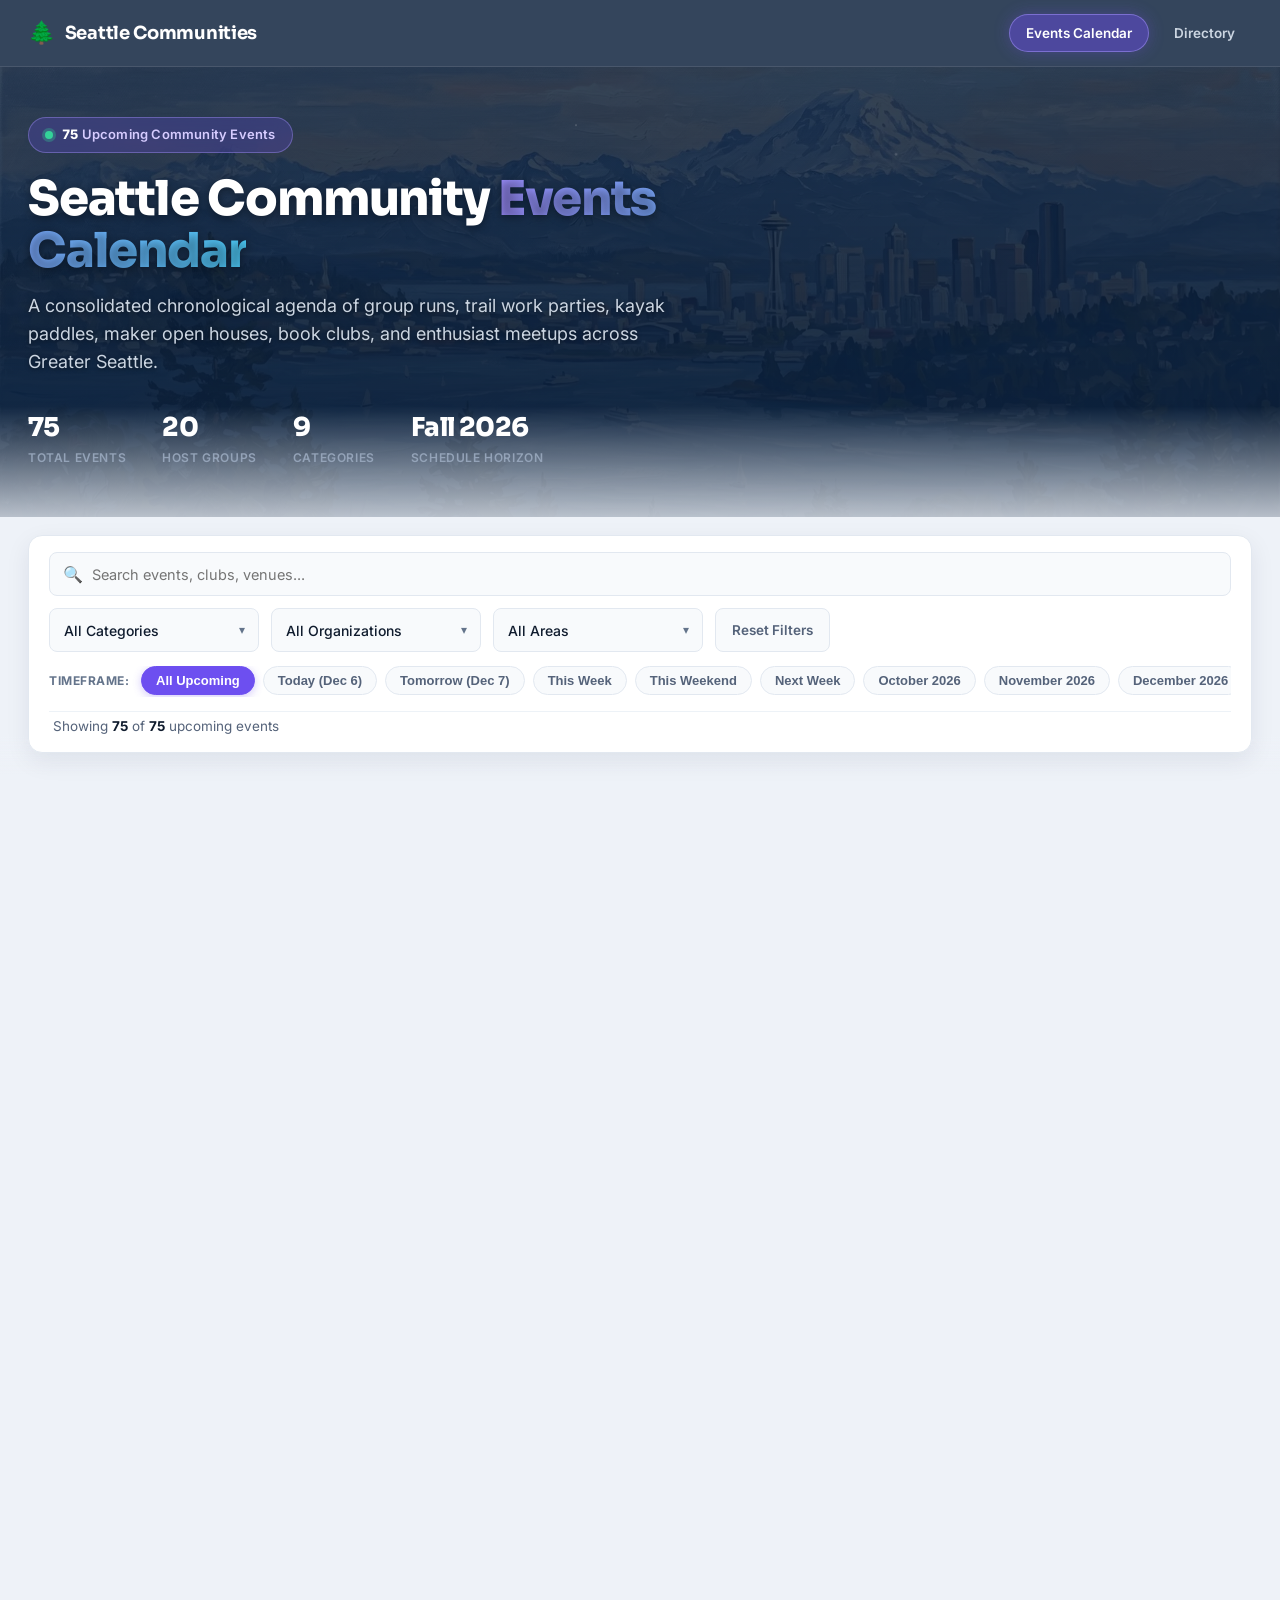
==== index.html @ 2638b176 "Add Tomorrow timeframe filter tab with dynamic date labeling" ====
<!DOCTYPE html>
<html lang="en">
<head>
<meta charset="UTF-8">
<meta name="viewport" content="width=device-width, initial-scale=1.0">
<title>Seattle Community Events Calendar | Consolidated Schedule</title>
<meta name="description" content="Explore a consolidated chronological calendar of upcoming group runs, trail work parties, kayak paddles, maker sessions, book clubs, and enthusiast meetups across Greater Seattle.">

<!-- OpenGraph / Social Media Meta Tags -->
<meta property="og:type" content="website">
<meta property="og:url" content="https://rayadav.github.io/seattle-communities/">
<meta property="og:title" content="Seattle Community Events Calendar">
<meta property="og:description" content="Consolidated chronological agenda of upcoming events, runs, paddles, work parties, and meetups across Greater Seattle.">
<meta property="og:image" content="./hero.jpeg">

<!-- Twitter Card -->
<meta name="twitter:card" content="summary_large_image">
<meta name="twitter:title" content="Seattle Community Events Calendar">
<meta name="twitter:description" content="Consolidated chronological agenda of upcoming events, runs, paddles, work parties, and meetups across Greater Seattle.">
<meta name="twitter:image" content="./hero.webp">

<!-- SVG Favicon -->
<link rel="icon" href="data:image/svg+xml,<svg xmlns='http://www.w3.org/2000/svg' viewBox='0 0 100 100'><text y='.9em' font-size='90'>📅</text></svg>">

<!-- Resource Prioritization: Preload LCP hero image & JSON data -->
<link rel="preload" href="./hero.webp" as="image" type="image/webp" fetchpriority="high" media="(min-width: 769px)">
<link rel="preload" href="./hero-mobile.webp" as="image" type="image/webp" fetchpriority="high" media="(max-width: 768px)">
<link rel="preload" href="./events.min.json" as="fetch" crossorigin="anonymous">

<link rel="preconnect" href="https://fonts.googleapis.com">
<link rel="preconnect" href="https://fonts.gstatic.com" crossorigin>
<link href="https://fonts.googleapis.com/css2?family=Sora:wght@600;700;800&family=Inter:wght@400;500;600;700&display=swap" rel="stylesheet">

<style>
  *, *::before, *::after { box-sizing: border-box; margin: 0; padding: 0; }

  :root {
    --ink:        #0b1f3a;
    --ink-soft:   #152c4a;
    --violet:     #6d4ff0;
    --violet-deep:#4b2fd6;
    --violet-light:#f3f0ff;
    --teal:       #14b8a6;
    --teal-deep:  #0d9888;
    --sky:        #38bdf8;
    --bg:         #eef2f8;
    --surface:    #ffffff;
    --surface-2:  #f8fafc;
    --line:       #e2e8f0;
    --line-soft:  #edf2f7;
    --text:       #0f1b2d;
    --text-soft:  #55637a;
    --text-faint: #64748b;

    --shadow-sm: 0 1px 2px rgba(11,31,58,.05), 0 1px 3px rgba(11,31,58,.04);
    --shadow-md: 0 8px 24px rgba(11,31,58,.08);
    --shadow-lg: 0 20px 50px rgba(11,31,58,.14);
    --radius-sm: 8px;
    --radius:    14px;
    --radius-lg: 20px;

    --font: 'Inter', -apple-system, BlinkMacSystemFont, 'Segoe UI', Roboto, sans-serif;
    --font-display: 'Sora', var(--font);
  }

  body {
    font-family: var(--font);
    background-color: var(--bg);
    color: var(--text);
    line-height: 1.5;
    -webkit-font-smoothing: antialiased;
    min-height: 100vh;
    display: flex;
    flex-direction: column;
  }

  .skip-link {
    position: absolute;
    top: -40px;
    left: 20px;
    background: var(--violet);
    color: #fff;
    padding: 8px 16px;
    border-radius: var(--radius-sm);
    z-index: 100;
    text-decoration: none;
    font-weight: 600;
    font-size: 13px;
    transition: top .2s ease;
  }
  .skip-link:focus { top: 20px; }

  /* ================= NAVIGATION BAR ================= */
  .site-nav {
    position: relative;
    z-index: 20;
    background: rgba(11, 31, 58, 0.82);
    backdrop-filter: blur(12px);
    -webkit-backdrop-filter: blur(12px);
    border-bottom: 1px solid rgba(255, 255, 255, 0.1);
  }
  .site-nav-inner {
    max-width: 1280px;
    margin: 0 auto;
    padding: 14px 28px;
    display: flex;
    justify-content: space-between;
    align-items: center;
    gap: 16px;
  }
  .nav-brand {
    display: flex;
    align-items: center;
    gap: 10px;
    text-decoration: none;
    color: #ffffff;
    font-family: var(--font-display);
    font-weight: 700;
    font-size: 18px;
    letter-spacing: -0.3px;
  }
  .nav-emoji {
    font-size: 22px;
    line-height: 1;
  }
  .nav-links {
    display: flex;
    align-items: center;
    gap: 8px;
  }
  .nav-link {
    display: inline-flex;
    align-items: center;
    gap: 6px;
    padding: 8px 16px;
    border-radius: 999px;
    font-size: 13.5px;
    font-weight: 600;
    color: #cbd5e1;
    text-decoration: none;
    transition: all .2s ease;
    border: 1px solid transparent;
  }
  .nav-link:hover {
    color: #ffffff;
    background: rgba(255, 255, 255, 0.1);
  }
  .nav-link.active {
    color: #ffffff;
    background: rgba(109, 79, 240, 0.45);
    border-color: rgba(167, 150, 255, 0.5);
    box-shadow: 0 0 16px rgba(109, 79, 240, 0.3);
  }

  /* ================= HERO HEADER ================= */
  .hero {
    position: relative;
    background:
      linear-gradient(180deg, rgba(11,31,58,.82) 0%, rgba(11,31,58,.94) 70%, var(--bg) 100%),
      url('./hero.webp') center/cover no-repeat;
    background-image:
      linear-gradient(180deg, rgba(11,31,58,.82) 0%, rgba(11,31,58,.94) 70%, var(--bg) 100%),
      image-set(
        url('./hero.webp') type('image/webp') 1x,
        url('./hero.jpeg') type('image/jpeg') 1x
      );
    border-bottom: 1px solid rgba(255,255,255,.08);
  }
  @media (max-width: 768px) {
    .hero {
      background-image:
        linear-gradient(180deg, rgba(11,31,58,.82) 0%, rgba(11,31,58,.94) 70%, var(--bg) 100%),
        url('./hero-mobile.webp');
    }
  }
  .hero-glow {
    position: absolute;
    inset: 0;
    pointer-events: none;
    background-image:
      radial-gradient(2px 2px at 20% 30%, rgba(255,255,255,.5), transparent),
      radial-gradient(2px 2px at 70% 18%, rgba(255,255,255,.35), transparent),
      radial-gradient(1.5px 1.5px at 45% 12%, rgba(255,255,255,.4), transparent);
    background-repeat: no-repeat;
    opacity: .6;
  }
  .hero-inner {
    position: relative;
    z-index: 2;
    max-width: 1280px;
    margin: 0 auto;
    padding: 50px 28px 85px;
  }

  .pill {
    display: inline-flex;
    align-items: center;
    gap: 9px;
    font-size: 13px;
    font-weight: 600;
    letter-spacing: .2px;
    color: #d6ccff;
    background: rgba(109,79,240,.24);
    border: 1px solid rgba(167,150,255,.4);
    padding: 7px 16px;
    border-radius: 999px;
    margin-bottom: 20px;
    backdrop-filter: blur(8px);
  }
  .pill .count {
    color: #fff;
    font-weight: 800;
    font-variant-numeric: tabular-nums;
  }
  .pill-dot {
    width: 8px; height: 8px; border-radius: 50%;
    background: #34d399;
    box-shadow: 0 0 0 3px rgba(52,211,153,.3);
  }

  .hero h1 {
    font-family: var(--font-display);
    font-size: 48px;
    font-weight: 800;
    letter-spacing: -1.2px;
    line-height: 1.08;
    margin-bottom: 16px;
    max-width: 22ch;
    color: #ffffff;
    text-shadow: 0 2px 10px rgba(0,0,0,.4);
  }
  .hero h1 .accent {
    background: linear-gradient(90deg, #9d8eff 0%, #4fd1ff 100%);
    -webkit-background-clip: text;
    background-clip: text;
    color: transparent;
  }
  .hero .subtitle {
    font-size: 18px;
    font-weight: 400;
    color: #cbd5e1;
    max-width: 660px;
    line-height: 1.55;
    text-shadow: 0 1px 4px rgba(0,0,0,.5);
  }

  .hero-stats {
    display: flex;
    gap: 36px;
    margin-top: 32px;
    flex-wrap: wrap;
  }
  .hero-stat { display: flex; flex-direction: column; }
  .hero-stat .num {
    font-family: var(--font-display);
    font-size: 26px;
    font-weight: 800;
    color: #fff;
    letter-spacing: -.6px;
  }
  .hero-stat .lbl {
    font-size: 12px;
    color: #94a3b8;
    font-weight: 600;
    text-transform: uppercase;
    letter-spacing: .6px;
    margin-top: 2px;
  }

  /* ================= FILTER SECTION ================= */
  .filter-wrap {
    position: sticky;
    z-index: 40;
    top: 0;
    background: linear-gradient(180deg, var(--bg) 85%, rgba(238,242,248,0));
    padding: 18px 28px 22px;
    margin-top: -36px;
  }
  .filter-inner {
    max-width: 1280px;
    margin: 0 auto;
    background: var(--surface);
    border: 1px solid var(--line);
    border-radius: var(--radius);
    padding: 16px 20px;
    box-shadow: var(--shadow-md);
    display: flex;
    flex-direction: column;
    gap: 14px;
  }

  .filter-controls-row {
    display: flex;
    gap: 12px;
    flex-wrap: wrap;
    align-items: center;
  }

  .search-box {
    position: relative;
    flex: 1 1 300px;
    min-width: 240px;
  }
  .search-box input {
    width: 100%;
    height: 44px;
    padding: 0 40px 0 42px;
    background: var(--surface-2);
    border: 1px solid var(--line);
    border-radius: var(--radius-sm);
    font-family: var(--font);
    font-size: 14.5px;
    color: var(--text);
    outline: none;
    transition: all .2s ease;
  }
  .search-box input:focus {
    background: #fff;
    border-color: var(--violet);
    box-shadow: 0 0 0 3px rgba(109,79,240,.15);
  }
  .search-box .icon {
    position: absolute;
    left: 14px;
    top: 50%;
    transform: translateY(-50%);
    color: var(--text-faint);
    pointer-events: none;
    font-size: 16px;
  }
  .search-box .clear-btn {
    position: absolute;
    right: 12px;
    top: 50%;
    transform: translateY(-50%);
    background: none;
    border: none;
    color: var(--text-faint);
    cursor: pointer;
    font-size: 16px;
    padding: 4px;
    display: none;
  }
  .search-box .clear-btn:hover { color: var(--text); }

  .select-box {
    position: relative;
    flex: 0 1 210px;
    min-width: 170px;
  }
  .select-box select {
    width: 100%;
    height: 44px;
    padding: 0 32px 0 14px;
    background: var(--surface-2);
    border: 1px solid var(--line);
    border-radius: var(--radius-sm);
    font-family: var(--font);
    font-size: 14px;
    font-weight: 500;
    color: var(--text);
    outline: none;
    appearance: none;
    cursor: pointer;
    transition: all .2s ease;
  }
  .select-box select:focus {
    background: #fff;
    border-color: var(--violet);
    box-shadow: 0 0 0 3px rgba(109,79,240,.15);
  }
  .select-box::after {
    content: '▾';
    position: absolute;
    right: 14px;
    top: 50%;
    transform: translateY(-50%);
    font-size: 12px;
    color: var(--text-faint);
    pointer-events: none;
  }

  .btn-reset {
    height: 44px;
    padding: 0 16px;
    background: var(--surface-2);
    border: 1px solid var(--line);
    border-radius: var(--radius-sm);
    font-family: var(--font);
    font-size: 13.5px;
    font-weight: 600;
    color: var(--text-soft);
    cursor: pointer;
    transition: all .2s ease;
    white-space: nowrap;
  }
  .btn-reset:hover {
    background: #fff;
    color: var(--text);
    border-color: #cbd5e1;
  }

  /* Quick Timeframe Filter Pills */
  .time-pills-row {
    display: flex;
    align-items: center;
    gap: 8px;
    overflow-x: auto;
    padding-bottom: 2px;
  }
  .time-pills-label {
    font-size: 12px;
    font-weight: 700;
    text-transform: uppercase;
    letter-spacing: .5px;
    color: var(--text-faint);
    margin-right: 4px;
    white-space: nowrap;
  }
  .time-pill {
    padding: 6px 14px;
    border-radius: 999px;
    border: 1px solid var(--line);
    background: var(--surface-2);
    font-size: 13px;
    font-weight: 600;
    color: var(--text-soft);
    cursor: pointer;
    transition: all .2s ease;
    white-space: nowrap;
  }
  .time-pill:hover {
    background: #fff;
    border-color: #cbd5e1;
    color: var(--text);
  }
  .time-pill.active {
    background: var(--violet);
    border-color: var(--violet);
    color: #ffffff;
    box-shadow: 0 2px 8px rgba(109,79,240,.3);
  }

  /* Filter Status Line */
  .filter-status-row {
    display: flex;
    justify-content: space-between;
    align-items: center;
    padding: 4px 4px 0;
    font-size: 13.5px;
    color: var(--text-soft);
    border-top: 1px solid var(--line-soft);
  }
  .status-count strong {
    color: var(--text);
    font-weight: 700;
  }

  /* Mobile Filter Toggle & Drawer Styles */
  .filter-toggle-btn {
    display: none;
    align-items: center;
    gap: 7px;
    height: 42px;
    padding: 0 14px;
    border-radius: var(--radius-sm);
    background: var(--surface-2);
    border: 1px solid var(--line);
    font-family: var(--font);
    font-size: 13.5px;
    font-weight: 600;
    color: var(--text);
    cursor: pointer;
    white-space: nowrap;
    flex-shrink: 0;
    transition: all .2s ease;
  }
  .filter-toggle-btn:hover {
    background: #fff;
    border-color: #cbd5e1;
    color: var(--violet);
  }
  .filter-toggle-btn.has-filters {
    background: #f5f3ff;
    border-color: var(--violet);
    color: var(--violet);
  }
  .filter-badge {
    display: inline-flex;
    align-items: center;
    justify-content: center;
    min-width: 19px;
    height: 19px;
    padding: 0 5px;
    border-radius: 999px;
    background: var(--violet);
    color: #fff;
    font-size: 11px;
    font-weight: 800;
    line-height: 1;
  }

  /* Desktop Filter Dropdowns Group */
  .filter-dropdowns-group {
    display: flex;
    gap: 12px;
    align-items: center;
    flex: 1 1 auto;
    flex-wrap: wrap;
  }
  .drawer-header-mobile,
  .drawer-actions-mobile,
  .mobile-filter-label,
  .filter-drawer-backdrop {
    display: none;
  }

  /* Active Filter Chips */
  .active-filter-chips {
    display: none;
    align-items: center;
    gap: 6px;
    overflow-x: auto;
    scrollbar-width: none;
    -webkit-overflow-scrolling: touch;
    padding: 2px 0 0;
  }
  .active-filter-chips::-webkit-scrollbar { display: none; }
  .active-filter-chips.has-chips { display: flex; }
  .active-chip {
    display: inline-flex;
    align-items: center;
    gap: 5px;
    padding: 3px 10px;
    background: #f5f3ff;
    border: 1px solid #ddd6fe;
    color: var(--violet);
    font-size: 12px;
    font-weight: 600;
    border-radius: 999px;
    white-space: nowrap;
    flex-shrink: 0;
  }
  .active-chip button {
    background: none;
    border: none;
    color: var(--violet);
    font-size: 13px;
    font-weight: 700;
    cursor: pointer;
    padding: 0;
    margin-left: 2px;
    line-height: 1;
    display: flex;
    align-items: center;
    justify-content: center;
  }

  /* ================= AGENDA LIST CONTAINER ================= */
  .main-content {
    flex: 1;
    max-width: 1280px;
    width: 100%;
    margin: 0 auto;
    padding: 10px 28px 70px;
  }

  .agenda-container {
    display: flex;
    flex-direction: column;
    gap: 32px;
  }

  /* Day Section Group */
  .agenda-day-group {
    content-visibility: auto;
    contain-intrinsic-size: auto 240px;
    display: flex;
    flex-direction: column;
    gap: 14px;
  }

  .agenda-day-header {
    display: flex;
    align-items: baseline;
    gap: 12px;
    padding: 10px 4px;
    border-bottom: 2px solid var(--line);
  }
  .agenda-day-title {
    font-family: var(--font-display);
    font-size: 20px;
    font-weight: 800;
    color: var(--ink);
    letter-spacing: -0.3px;
  }
  .agenda-day-relative {
    font-size: 12.5px;
    font-weight: 700;
    color: var(--violet);
    background: var(--violet-light);
    border: 1px solid rgba(109,79,240,.2);
    padding: 3px 10px;
    border-radius: 999px;
    text-transform: uppercase;
    letter-spacing: .5px;
  }
  .agenda-day-relative.is-today {
    color: #047857;
    background: #ecfdf5;
    border-color: #a7f3d0;
    box-shadow: 0 0 0 2px rgba(16,185,129,.15);
  }
  .agenda-day-relative.is-tomorrow {
    color: #1d4ed8;
    background: #eff6ff;
    border-color: #bfdbfe;
    box-shadow: 0 0 0 2px rgba(59,130,246,.15);
  }
  .agenda-day-relative.is-past {
    color: #64748b;
    background: #f1f5f9;
    border-color: #cbd5e1;
  }
  .agenda-day-count {
    margin-left: auto;
    font-size: 13px;
    font-weight: 600;
    color: var(--text-faint);
  }

  /* Event Card in Agenda */
  .event-card {
    content-visibility: auto;
    contain-intrinsic-size: auto 140px;
    background: var(--surface);
    border: 1px solid var(--line);
    border-radius: var(--radius);
    box-shadow: var(--shadow-sm);
    padding: 22px 24px;
    display: grid;
    grid-template-columns: 180px 1fr auto;
    gap: 24px;
    align-items: start;
    transition: transform .2s ease, box-shadow .2s ease, border-color .2s ease;
  }
  .event-card:hover {
    transform: translateY(-2px);
    box-shadow: var(--shadow-md);
    border-color: rgba(109,79,240,.3);
  }

  /* Time Column */
  .event-time-col {
    display: flex;
    flex-direction: column;
    gap: 6px;
  }
  .event-time {
    font-size: 15px;
    font-weight: 700;
    color: var(--ink);
    letter-spacing: -0.2px;
  }
  .event-duration {
    display: inline-flex;
    align-items: center;
    gap: 4px;
    font-size: 12px;
    font-weight: 600;
    color: var(--text-faint);
    background: var(--surface-2);
    border: 1px solid var(--line);
    padding: 3px 8px;
    border-radius: var(--radius-sm);
    width: fit-content;
  }
  .event-cost-pill {
    display: inline-flex;
    align-items: center;
    font-size: 12px;
    font-weight: 700;
    color: #065f46;
    background: #ecfdf5;
    border: 1px solid #a7f3d0;
    padding: 3px 8px;
    border-radius: var(--radius-sm);
    width: fit-content;
  }

  /* Details Column */
  .event-details-col {
    display: flex;
    flex-direction: column;
    gap: 10px;
  }
  .event-tags-row {
    display: flex;
    align-items: center;
    gap: 8px;
    flex-wrap: wrap;
  }
  .event-badge {
    font-size: 11.5px;
    font-weight: 700;
    text-transform: uppercase;
    letter-spacing: .5px;
    padding: 3px 9px;
    border-radius: 999px;
  }
  .badge-category {
    background: #f1f5f9;
    color: #334155;
    border: 1px solid #cbd5e1;
  }
  .badge-area {
    background: #f0fdfa;
    color: #0d9488;
    border: 1px solid #99f6e4;
  }
  .badge-recurrence {
    background: #faf5ff;
    color: #7e22ce;
    border: 1px solid #e9d5ff;
  }

  .event-title {
    font-family: var(--font-display);
    font-size: 19px;
    font-weight: 700;
    color: var(--ink);
    line-height: 1.3;
    letter-spacing: -0.3px;
  }
  .event-org-line {
    display: flex;
    align-items: center;
    gap: 8px;
    font-size: 13.5px;
    font-weight: 600;
    color: var(--violet);
  }
  .event-org-link {
    color: inherit;
    text-decoration: none;
    display: inline-flex;
    align-items: center;
    gap: 4px;
    border-bottom: 1px dashed rgba(109,79,240,.4);
  }
  .event-org-link:hover {
    color: var(--violet-deep);
    border-bottom-style: solid;
  }

  .event-venue {
    display: flex;
    align-items: flex-start;
    gap: 6px;
    font-size: 13.5px;
    color: var(--text-soft);
    line-height: 1.4;
  }
  .event-venue svg {
    flex-shrink: 0;
    margin-top: 3px;
    color: var(--teal-deep);
  }

  .event-desc {
    font-size: 14px;
    color: var(--text-soft);
    line-height: 1.55;
  }

  /* Actions Column */
  .event-actions-col {
    display: flex;
    flex-direction: column;
    gap: 8px;
    min-width: 170px;
  }
  .action-btn {
    display: inline-flex;
    align-items: center;
    justify-content: center;
    gap: 7px;
    padding: 8px 14px;
    font-size: 13px;
    font-weight: 600;
    text-decoration: none;
    border-radius: var(--radius-sm);
    transition: all .2s ease;
    cursor: pointer;
    white-space: nowrap;
  }
  .btn-source {
    background: var(--violet);
    color: #ffffff;
    border: 1px solid var(--violet);
  }
  .btn-source:hover {
    background: var(--violet-deep);
    border-color: var(--violet-deep);
    box-shadow: 0 2px 8px rgba(109,79,240,.25);
  }
  .btn-gcal {
    background: var(--surface-2);
    color: var(--text);
    border: 1px solid var(--line);
  }
  .btn-gcal:hover {
    background: #fff;
    border-color: #cbd5e1;
    color: var(--violet);
  }
  .btn-ics {
    background: transparent;
    color: var(--text-soft);
    border: 1px dashed var(--line);
    font-size: 12px;
    padding: 6px 12px;
  }
  .btn-ics:hover {
    color: var(--text);
    border-color: var(--text-soft);
    background: var(--surface-2);
  }

  /* Empty State */
  .empty-state {
    display: none;
    text-align: center;
    padding: 60px 20px;
    background: var(--surface);
    border: 1px dashed var(--line);
    border-radius: var(--radius);
    margin-top: 20px;
  }
  .empty-state .icon {
    font-size: 44px;
    margin-bottom: 12px;
  }
  .empty-state h3 {
    font-family: var(--font-display);
    font-size: 20px;
    font-weight: 700;
    color: var(--ink);
    margin-bottom: 8px;
  }
  .empty-state p {
    color: var(--text-soft);
    font-size: 14.5px;
    max-width: 440px;
    margin: 0 auto 20px;
  }

  /* ================= FOOTER ================= */
  .site-footer {
    background: #08172c;
    color: #94a3b8;
    padding: 40px 28px;
    border-top: 1px solid rgba(255,255,255,.08);
    margin-top: auto;
  }
  .footer-inner {
    max-width: 1280px;
    margin: 0 auto;
    display: flex;
    justify-content: space-between;
    align-items: center;
    flex-wrap: wrap;
    gap: 20px;
    font-size: 13.5px;
  }
  .footer-brand {
    display: flex;
    align-items: center;
    gap: 10px;
    color: #fff;
    font-weight: 700;
    font-family: var(--font-display);
  }
  .footer-links {
    display: flex;
    gap: 20px;
  }
  .footer-links a {
    color: #cbd5e1;
    text-decoration: none;
    transition: color .2s ease;
  }
  .footer-links a:hover {
    color: #fff;
  }

  /* Responsive Adjustments */
  @media (max-width: 960px) {
    .event-card {
      grid-template-columns: 1fr;
      gap: 18px;
    }
    .event-actions-col {
      flex-direction: row;
      flex-wrap: wrap;
      width: 100%;
    }
    .action-btn {
      flex: 1 1 140px;
    }
  }

  @media (max-width: 768px) {
    .hero h1 { font-size: 32px; }
    .hero-stats { gap: 20px; }
    .hero-inner { padding: 36px 20px 60px; }

    /* Compact Sticky Filter Bar on Mobile */
    .filter-wrap {
      padding: 8px 14px 10px;
      margin-top: -24px;
      background: linear-gradient(180deg, var(--bg) 92%, rgba(238,242,248,0));
    }
    .filter-inner {
      padding: 10px 12px;
      gap: 8px;
      border-radius: 16px;
      box-shadow: 0 4px 16px rgba(0,0,0,0.06);
    }
    .filter-controls-row {
      display: flex;
      flex-wrap: nowrap;
      gap: 8px;
      align-items: center;
      width: 100%;
      box-sizing: border-box;
    }
    .search-box {
      flex: 1 1 0%;
      min-width: 0;
      width: 0;
    }
    .search-box input {
      min-width: 0;
      width: 100%;
      box-sizing: border-box;
      height: 42px;
      font-size: 16px; /* Prevents auto-zoom on iOS Safari */
      padding: 0 32px 0 36px;
      border-radius: 12px;
    }
    .filter-toggle-btn {
      display: inline-flex;
      flex: 0 0 auto;
      height: 42px;
      padding: 0 12px;
      border-radius: 12px;
      box-sizing: border-box;
    }

    /* Transform Filter Group into Slide-up Bottom Sheet Modal */
    .filter-dropdowns-group {
      display: none;
      position: fixed;
      bottom: 0;
      left: 0;
      right: 0;
      max-height: 85dvh;
      background: var(--surface);
      border-radius: 22px 22px 0 0;
      padding: 16px 20px calc(24px + env(safe-area-inset-bottom));
      box-shadow: 0 -10px 40px rgba(0,0,0,0.25);
      z-index: 1001;
      overflow-y: auto;
      overscroll-behavior: contain;
      flex-direction: column;
      gap: 16px;
      align-items: stretch;
      animation: slideUpSheet .22s cubic-bezier(0.16, 1, 0.3, 1);
    }
    .filter-dropdowns-group.is-open {
      display: flex;
    }

    .filter-drawer-backdrop {
      display: none;
      position: fixed;
      inset: 0;
      background: rgba(15,23,42,0.5);
      backdrop-filter: blur(4px);
      -webkit-backdrop-filter: blur(4px);
      z-index: 1000;
      animation: fadeInBackdrop .2s ease;
    }
    .filter-drawer-backdrop.is-open {
      display: block;
    }

    .drawer-header-mobile {
      display: block;
    }
    .drawer-grab-bar {
      width: 40px;
      height: 4px;
      background: #cbd5e1;
      border-radius: 999px;
      margin: -4px auto 14px;
    }
    .drawer-title-row {
      display: flex;
      justify-content: space-between;
      align-items: center;
      padding-bottom: 8px;
      border-bottom: 1px solid var(--line-soft);
    }
    .drawer-title-row h3 {
      font-family: var(--font-display);
      font-size: 18px;
      font-weight: 700;
      color: var(--ink);
      margin: 0;
    }
    .drawer-close-btn {
      width: 32px;
      height: 32px;
      border-radius: 50%;
      border: 1px solid var(--line);
      background: var(--surface-2);
      font-size: 14px;
      font-weight: 700;
      color: var(--text-soft);
      display: flex;
      align-items: center;
      justify-content: center;
      cursor: pointer;
      transition: all .15s ease;
    }
    .drawer-close-btn:hover {
      background: #fff;
      color: var(--text);
    }

    .mobile-filter-label {
      display: block;
      font-size: 11.5px;
      font-weight: 700;
      text-transform: uppercase;
      letter-spacing: .5px;
      color: var(--text-faint);
      margin-bottom: 6px;
    }

    .filter-dropdowns-group .select-box {
      width: 100%;
      min-width: 0;
      flex: 0 0 auto;
    }
    .filter-dropdowns-group .select-box select {
      height: 46px;
      font-size: 15px;
      border-radius: 12px;
      background-color: #f8fafc;
    }

    /* Hide desktop reset button in drawer */
    #reset-filters-btn {
      display: none;
    }

    /* Drawer actions at bottom */
    .drawer-actions-mobile {
      display: flex;
      gap: 10px;
      margin-top: 8px;
      padding-top: 14px;
      border-top: 1px solid var(--line-soft);
    }
    .drawer-btn-reset {
      flex: 0 0 auto;
      height: 46px;
      padding: 0 18px;
      border-radius: 12px;
      border: 1px solid var(--line);
      background: var(--surface-2);
      font-family: var(--font);
      font-size: 13.5px;
      font-weight: 600;
      color: var(--text-soft);
      cursor: pointer;
    }
    .drawer-btn-reset:hover {
      background: #fff;
      color: var(--text);
    }
    .drawer-btn-apply {
      flex: 1;
      height: 46px;
      border-radius: 12px;
      border: none;
      background: var(--violet);
      color: #ffffff;
      font-family: var(--font);
      font-size: 14.5px;
      font-weight: 700;
      cursor: pointer;
      box-shadow: 0 4px 14px rgba(109,79,240,.35);
      transition: all .15s ease;
    }
    .drawer-btn-apply:hover {
      background: var(--violet-deep);
    }

    /* Timeframe pills row on mobile */
    .time-pills-row {
      overflow-x: auto;
      flex-wrap: nowrap;
      -webkit-overflow-scrolling: touch;
      scrollbar-width: none;
      padding-bottom: 2px;
      gap: 6px;
    }
    .time-pills-row::-webkit-scrollbar { display: none; }
    .time-pills-label { display: none; }
    .time-pill {
      font-size: 12.5px;
      padding: 5px 12px;
      flex-shrink: 0;
      border-radius: 999px;
    }

    /* Status row */
    .filter-status-row {
      padding: 2px 2px 0;
      font-size: 12px;
    }

    /* Event Card mobile adjustments */
    .event-card {
      padding: 16px 18px;
      border-radius: 14px;
      gap: 16px;
    }
    .event-title {
      font-size: 17.5px;
    }
    .main-content {
      padding: 6px 14px 60px;
    }
    .site-nav-inner {
      padding: 12px 16px;
    }
  }

  @keyframes slideUpSheet {
    from { transform: translateY(100%); }
    to { transform: translateY(0); }
  }
  @keyframes fadeInBackdrop {
    from { opacity: 0; }
    to { opacity: 1; }
  }
</style>
</head>
<body>
  <a class="skip-link" href="#agenda-main">Skip to calendar agenda</a>

  <!-- Top Navigation Bar -->
  <nav class="site-nav" aria-label="Main Navigation">
    <div class="site-nav-inner">
      <a href="./index.html" class="nav-brand">
        <span class="nav-emoji">🌲</span>
        <span class="nav-title">Seattle Communities</span>
      </a>
      <div class="nav-links">
        <a href="./index.html" class="nav-link active">Events Calendar</a>
        <a href="./directory.html" class="nav-link">Directory</a>
      </div>
    </div>
  </nav>

  <!-- Hero Header -->
  <header class="hero">
    <div class="hero-glow"></div>
    <div class="hero-inner">
      <div class="pill">
        <span class="pill-dot"></span>
        <span><span class="count" id="hero-event-count">0</span> Upcoming Community Events</span>
      </div>
      <h1>Seattle Community <span class="accent">Events Calendar</span></h1>
      <p class="subtitle">A consolidated chronological agenda of group runs, trail work parties, kayak paddles, maker open houses, book clubs, and enthusiast meetups across Greater Seattle.</p>

      <div class="hero-stats">
        <div class="hero-stat">
          <span class="num" id="stat-total-events">0</span>
          <span class="lbl">Total Events</span>
        </div>
        <div class="hero-stat">
          <span class="num" id="stat-unique-groups">0</span>
          <span class="lbl">Host Groups</span>
        </div>
        <div class="hero-stat">
          <span class="num" id="stat-categories">0</span>
          <span class="lbl">Categories</span>
        </div>
        <div class="hero-stat">
          <span class="num">Fall 2026</span>
          <span class="lbl">Schedule Horizon</span>
        </div>
      </div>
    </div>
  </header>

  <!-- Sticky Filter Bar -->
  <section class="filter-wrap" aria-label="Calendar Event Filters">
    <!-- Backdrop for mobile filter drawer -->
    <div class="filter-drawer-backdrop" id="filter-drawer-backdrop" aria-hidden="true"></div>

    <div class="filter-inner">
      <div class="filter-controls-row">
        <!-- Search Input -->
        <div class="search-box">
          <span class="icon">🔍</span>
          <input type="text" id="calendar-search" placeholder="Search events, clubs, venues..." aria-label="Search events">
          <button type="button" class="clear-btn" id="clear-search-btn" aria-label="Clear search">✕</button>
        </div>

        <!-- Mobile Filter Toggle Button -->
        <button type="button" class="filter-toggle-btn" id="filter-toggle-btn" aria-label="Open filter options" aria-expanded="false" aria-controls="filter-dropdowns-group">
          <svg class="filter-toggle-icon" width="16" height="16" viewBox="0 0 24 24" fill="none" stroke="currentColor" stroke-width="2.2" stroke-linecap="round" stroke-linejoin="round" aria-hidden="true">
            <line x1="4" y1="21" x2="4" y2="14"></line>
            <line x1="4" y1="10" x2="4" y2="3"></line>
            <line x1="12" y1="21" x2="12" y2="12"></line>
            <line x1="12" y1="8" x2="12" y2="3"></line>
            <line x1="20" y1="21" x2="20" y2="16"></line>
            <line x1="20" y1="12" x2="20" y2="3"></line>
            <line x1="1" y1="14" x2="7" y2="14"></line>
            <line x1="9" y1="8" x2="15" y2="8"></line>
            <line x1="17" y1="16" x2="23" y2="16"></line>
          </svg>
          <span>Filters</span>
          <span class="filter-badge" id="filter-badge" style="display:none">0</span>
        </button>

        <!-- Dropdowns Group (Inline on Desktop, Slide-up Sheet on Mobile) -->
        <div class="filter-dropdowns-group" id="filter-dropdowns-group" role="region" aria-label="Filter options">
          <!-- Mobile Drawer Header -->
          <div class="drawer-header-mobile">
            <div class="drawer-grab-bar"></div>
            <div class="drawer-title-row">
              <h3>Filter Events</h3>
              <button type="button" class="drawer-close-btn" id="drawer-close-btn" aria-label="Close filters">✕</button>
            </div>
          </div>

          <!-- Activity Category Select -->
          <div class="select-box">
            <label class="mobile-filter-label" for="category-filter">Category</label>
            <select id="category-filter" aria-label="Filter by activity category">
              <option value="">All Categories</option>
            </select>
          </div>

          <!-- Host Organization Select -->
          <div class="select-box">
            <label class="mobile-filter-label" for="org-filter">Organization</label>
            <select id="org-filter" aria-label="Filter by host organization">
              <option value="">All Organizations</option>
            </select>
          </div>

          <!-- Area Select -->
          <div class="select-box">
            <label class="mobile-filter-label" for="area-filter">Neighborhood / Area</label>
            <select id="area-filter" aria-label="Filter by neighborhood or area">
              <option value="">All Areas</option>
            </select>
          </div>

          <!-- Reset Button (Desktop) -->
          <button type="button" class="btn-reset" id="reset-filters-btn">Reset Filters</button>

          <!-- Drawer Bottom Action Buttons (Mobile) -->
          <div class="drawer-actions-mobile">
            <button type="button" class="drawer-btn-reset" id="drawer-reset-btn">Reset All</button>
            <button type="button" class="drawer-btn-apply" id="drawer-apply-btn">Show <span id="drawer-apply-count">0</span> Events</button>
          </div>
        </div>
      </div>

      <!-- Quick Timeframe Filter Pills -->
      <div class="time-pills-row">
        <span class="time-pills-label">Timeframe:</span>
        <button type="button" class="time-pill active" data-timeframe="all">All Upcoming</button>
        <button type="button" class="time-pill" data-timeframe="today" id="pill-today">Today</button>
        <button type="button" class="time-pill" data-timeframe="tomorrow" id="pill-tomorrow">Tomorrow</button>
        <button type="button" class="time-pill" data-timeframe="this-week">This Week</button>
        <button type="button" class="time-pill" data-timeframe="this-weekend">This Weekend</button>
        <button type="button" class="time-pill" data-timeframe="next-week">Next Week</button>
        <button type="button" class="time-pill" data-timeframe="october">October 2026</button>
        <button type="button" class="time-pill" data-timeframe="november">November 2026</button>
        <button type="button" class="time-pill" data-timeframe="december">December 2026</button>
        <button type="button" class="time-pill" data-timeframe="past">Past Events</button>
      </div>

      <!-- Active Filter Chips (removable on mobile) -->
      <div class="active-filter-chips" id="active-filter-chips" aria-label="Active filters"></div>

      <!-- Status count row -->
      <div class="filter-status-row">
        <div class="status-count">
          Showing <strong id="visible-count">0</strong> of <strong id="total-count">0</strong> upcoming events
        </div>
      </div>
    </div>
  </section>

  <!-- Agenda Content Section -->
  <main class="main-content" id="agenda-main">
    <div class="agenda-container" id="agenda-list" aria-live="polite">
      <!-- Generated day groups will be inserted here dynamically -->
    </div>

    <!-- Empty State -->
    <div class="empty-state" id="empty-state">
      <div class="icon">🔍</div>
      <h3>No events found</h3>
      <p>No community events match your current search and filter selections. Try clearing your filters or broadening your search.</p>
      <button type="button" class="btn-reset" id="empty-reset-btn" style="height:40px; padding:0 20px; font-weight:700;">Clear All Filters</button>
    </div>
  </main>

  <!-- Site Footer -->
  <footer class="site-footer">
    <div class="footer-inner">
      <div class="footer-brand">
        <span>🌲</span>
        <span>Seattle Communities</span>
      </div>
      <div class="footer-links">
        <a href="./index.html">Events Calendar</a>
        <a href="./directory.html">Directory</a>
        <a href="https://github.com/rayadav/seattle-communities" target="_blank" rel="noopener noreferrer">GitHub Repository</a>
      </div>
      <div>
        <p>&copy; 2026 Seattle Communities Directory. Open-source local directory.</p>
      </div>
    </div>
  </footer>

<script>
(function() {
  let allEvents = [];
  let activeTimeframe = 'all';

  const searchInput = document.getElementById('calendar-search');
  const clearSearchBtn = document.getElementById('clear-search-btn');
  const categoryFilter = document.getElementById('category-filter');
  const orgFilter = document.getElementById('org-filter');
  const areaFilter = document.getElementById('area-filter');
  const resetBtn = document.getElementById('reset-filters-btn');
  const emptyResetBtn = document.getElementById('empty-reset-btn');
  const timePills = document.querySelectorAll('.time-pill');

  // Mobile drawer elements
  const filterToggleBtn = document.getElementById('filter-toggle-btn');
  const filterBadge = document.getElementById('filter-badge');
  const filterDropdownsGroup = document.getElementById('filter-dropdowns-group');
  const filterDrawerBackdrop = document.getElementById('filter-drawer-backdrop');
  const drawerCloseBtn = document.getElementById('drawer-close-btn');
  const drawerResetBtn = document.getElementById('drawer-reset-btn');
  const drawerApplyBtn = document.getElementById('drawer-apply-btn');
  const drawerApplyCount = document.getElementById('drawer-apply-count');
  const activeFilterChips = document.getElementById('active-filter-chips');

  const agendaList = document.getElementById('agenda-list');
  const emptyState = document.getElementById('empty-state');
  const visibleCountEl = document.getElementById('visible-count');
  const totalCountEl = document.getElementById('total-count');
  const heroEventCount = document.getElementById('hero-event-count');
  const statTotalEvents = document.getElementById('stat-total-events');
  const statUniqueGroups = document.getElementById('stat-unique-groups');
  const statCategories = document.getElementById('stat-categories');

  // Register Service Worker for instant offline/repeat performance
  if ('serviceWorker' in navigator) {
    window.addEventListener('load', () => {
      navigator.serviceWorker.register('./sw.js').catch(() => {});
    });
  }

  function debounce(fn, ms) {
    let timer;
    return function(...args) {
      clearTimeout(timer);
      timer = setTimeout(() => fn.apply(this, args), ms);
    };
  }

  // Load minified events data with fallback to events.json
  const loadEventsData = () => {
    return fetch('./events.min.json')
      .then(res => {
        if (!res.ok) throw new Error('events.min.json unavailable');
        return res.json();
      })
      .catch(() => {
        return fetch('./events.json').then(res => {
          if (!res.ok) throw new Error('Network response was not ok');
          return res.json();
        });
      });
  };

  loadEventsData()
    .then(data => {
      allEvents = data;
      // Pre-index search tokens once for ultra-fast filtering
      for (let i = 0; i < allEvents.length; i++) {
        const ev = allEvents[i];
        const raw = `${ev.title} ${ev.organization} ${ev.venue} ${ev.area} ${ev.activityType} ${ev.description}`.toLowerCase();
        ev._searchStr = raw;
        ev._cleanStr = raw.replace(/[\s\-_,.]/g, '');
      }
      initCalendar();
    })
    .catch(err => {
      console.error('Failed to load events data:', err);
      agendaList.innerHTML = '<div style="padding:40px; text-align:center; color:#e11d48; font-weight:600;">Unable to load calendar events. Please ensure events.json exists.</div>';
    });

  function initCalendar() {
    // Dynamically update Today and Tomorrow pill labels
    const todayPill = document.querySelector('.time-pill[data-timeframe="today"]');
    if (todayPill) {
      const now = new Date();
      const mName = now.toLocaleDateString('en-US', { month: 'short' });
      const dNum = now.getDate();
      todayPill.textContent = `Today (${mName} ${dNum})`;
    }
    const tomorrowPill = document.querySelector('.time-pill[data-timeframe="tomorrow"]');
    if (tomorrowPill) {
      const tom = new Date();
      tom.setDate(tom.getDate() + 1);
      const mName = tom.toLocaleDateString('en-US', { month: 'short' });
      const dNum = tom.getDate();
      tomorrowPill.textContent = `Tomorrow (${mName} ${dNum})`;
    }

    // Populate stats based on upcoming events
    const { todayStr } = getCalendarDateBounds();
    const upcomingEvents = allEvents.filter(e => e.dateString >= todayStr);
    const total = upcomingEvents.length;
    const uniqueGroups = new Set(upcomingEvents.map(e => e.organization)).size;
    const categories = new Set(upcomingEvents.map(e => e.activityType));
    const areas = new Set(upcomingEvents.map(e => e.area));

    heroEventCount.textContent = total;
    statTotalEvents.textContent = total;
    statUniqueGroups.textContent = uniqueGroups;
    statCategories.textContent = categories.size;
    totalCountEl.textContent = total;

    // Populate category dropdown
    Array.from(categories).sort().forEach(cat => {
      const opt = document.createElement('option');
      opt.value = cat;
      opt.textContent = cat;
      categoryFilter.appendChild(opt);
    });

    // Populate organization dropdown
    const orgs = Array.from(new Set(allEvents.map(e => e.organization))).sort();
    orgs.forEach(org => {
      const opt = document.createElement('option');
      opt.value = org;
      opt.textContent = org;
      if (orgFilter) orgFilter.appendChild(opt);
    });

    // Populate area dropdown
    Array.from(areas).sort().forEach(area => {
      const opt = document.createElement('option');
      opt.value = area;
      opt.textContent = area;
      areaFilter.appendChild(opt);
    });

    // Event Listeners with Debounce for 60fps responsive typing
    const debouncedRender = debounce(renderAgenda, 100);
    searchInput.addEventListener('input', () => {
      clearSearchBtn.style.display = searchInput.value ? 'block' : 'none';
      debouncedRender();
    });

    clearSearchBtn.addEventListener('click', () => {
      searchInput.value = '';
      clearSearchBtn.style.display = 'none';
      searchInput.focus();
      renderAgenda();
    });

    categoryFilter.addEventListener('change', renderAgenda);
    if (orgFilter) orgFilter.addEventListener('change', renderAgenda);
    areaFilter.addEventListener('change', renderAgenda);

    resetBtn.addEventListener('click', resetFilters);
    emptyResetBtn.addEventListener('click', resetFilters);

    // Mobile drawer triggers
    if (filterToggleBtn) filterToggleBtn.addEventListener('click', openFilterDrawer);
    if (drawerCloseBtn) drawerCloseBtn.addEventListener('click', closeFilterDrawer);
    if (filterDrawerBackdrop) filterDrawerBackdrop.addEventListener('click', closeFilterDrawer);
    if (drawerResetBtn) {
      drawerResetBtn.addEventListener('click', () => {
        resetFilters();
        closeFilterDrawer();
      });
    }
    if (drawerApplyBtn) {
      drawerApplyBtn.addEventListener('click', () => {
        closeFilterDrawer();
        const agendaEl = document.getElementById('agenda-main');
        if (agendaEl) {
          const top = agendaEl.getBoundingClientRect().top + window.pageYOffset - 110;
          window.scrollTo({ top: Math.max(0, top), behavior: 'smooth' });
        }
      });
    }

    window.addEventListener('keydown', (e) => {
      if (e.key === 'Escape' && filterDropdownsGroup && filterDropdownsGroup.classList.contains('is-open')) {
        closeFilterDrawer();
      }
    });

    timePills.forEach(pill => {
      pill.addEventListener('click', () => {
        timePills.forEach(p => p.classList.remove('active'));
        pill.classList.add('active');
        activeTimeframe = pill.getAttribute('data-timeframe');
        renderAgenda();
      });
    });

    renderAgenda();
  }

  function openFilterDrawer() {
    if (!filterDropdownsGroup) return;
    filterDropdownsGroup.classList.add('is-open');
    if (filterDrawerBackdrop) filterDrawerBackdrop.classList.add('is-open');
    if (filterToggleBtn) filterToggleBtn.setAttribute('aria-expanded', 'true');
    document.body.style.overflow = 'hidden';
  }

  function closeFilterDrawer() {
    if (!filterDropdownsGroup) return;
    filterDropdownsGroup.classList.remove('is-open');
    if (filterDrawerBackdrop) filterDrawerBackdrop.classList.remove('is-open');
    if (filterToggleBtn) filterToggleBtn.setAttribute('aria-expanded', 'false');
    document.body.style.overflow = '';
  }

  function escapeHtml(str) {
    if (!str) return '';
    return str.replace(/&/g, '&amp;').replace(/</g, '&lt;').replace(/>/g, '&gt;').replace(/"/g, '&quot;');
  }

  function updateMobileFilterStatus(selCat, selOrg, selArea, countVisible) {
    let count = 0;
    if (selCat) count++;
    if (selOrg) count++;
    if (selArea) count++;

    if (filterBadge) {
      if (count > 0) {
        filterBadge.textContent = count;
        filterBadge.style.display = 'inline-flex';
      } else {
        filterBadge.style.display = 'none';
      }
    }

    if (filterToggleBtn) {
      filterToggleBtn.classList.toggle('has-filters', count > 0);
    }

    if (drawerApplyCount) {
      drawerApplyCount.textContent = countVisible;
    }

    if (activeFilterChips) {
      if (count === 0) {
        activeFilterChips.innerHTML = '';
        activeFilterChips.classList.remove('has-chips');
      } else {
        let chipsHtml = '';
        if (selCat) {
          chipsHtml += `<span class="active-chip">Category: ${escapeHtml(selCat)} <button type="button" data-clear="cat" aria-label="Clear category filter">✕</button></span>`;
        }
        if (selOrg) {
          chipsHtml += `<span class="active-chip">Host: ${escapeHtml(selOrg)} <button type="button" data-clear="org" aria-label="Clear organization filter">✕</button></span>`;
        }
        if (selArea) {
          chipsHtml += `<span class="active-chip">Area: ${escapeHtml(selArea)} <button type="button" data-clear="area" aria-label="Clear area filter">✕</button></span>`;
        }
        activeFilterChips.innerHTML = chipsHtml;
        activeFilterChips.classList.add('has-chips');

        activeFilterChips.querySelectorAll('button[data-clear]').forEach(btn => {
          btn.addEventListener('click', (e) => {
            const target = e.currentTarget.getAttribute('data-clear');
            if (target === 'cat') categoryFilter.value = '';
            if (target === 'org' && orgFilter) orgFilter.value = '';
            if (target === 'area') areaFilter.value = '';
            renderAgenda();
          });
        });
      }
    }
  }

  function resetFilters() {
    searchInput.value = '';
    clearSearchBtn.style.display = 'none';
    categoryFilter.value = '';
    if (orgFilter) orgFilter.value = '';
    areaFilter.value = '';
    activeTimeframe = 'all';
    timePills.forEach(p => p.classList.remove('active'));
    document.querySelector('.time-pill[data-timeframe="all"]').classList.add('active');
    renderAgenda();
    closeFilterDrawer();
  }

  // Helper date functions with dynamic browser date detection
  function getLocalDateStr(d = new Date()) {
    const y = d.getFullYear();
    const m = String(d.getMonth() + 1).padStart(2, '0');
    const day = String(d.getDate()).padStart(2, '0');
    return `${y}-${m}-${day}`;
  }

  function getCalendarDateBounds(now = new Date()) {
    const todayStr = getLocalDateStr(now);
    const dayOfWeek = now.getDay(); // 0 = Sun, 1 = Mon, ..., 6 = Sat

    // Tomorrow
    const tom = new Date(now);
    tom.setDate(now.getDate() + 1);
    const tomorrowStr = getLocalDateStr(tom);

    // End of this week (Sunday)
    const daysToSun = (7 - dayOfWeek) % 7;
    const endOfWeek = new Date(now);
    endOfWeek.setDate(now.getDate() + daysToSun);
    const endThisWeekStr = getLocalDateStr(endOfWeek);

    // This weekend: Saturday & Sunday
    const sat = new Date(now);
    const sun = new Date(now);
    if (dayOfWeek === 0) { // Today is Sunday
      sat.setDate(now.getDate() - 1);
      sun.setDate(now.getDate());
    } else {
      sat.setDate(now.getDate() + (6 - dayOfWeek));
      sun.setDate(now.getDate() + (7 - dayOfWeek));
    }
    const thisWeekendSatStr = getLocalDateStr(sat);
    const thisWeekendSunStr = getLocalDateStr(sun);

    // Next week: Monday through Sunday after this week
    const nextMon = new Date(now);
    if (dayOfWeek === 0) {
      nextMon.setDate(now.getDate() + 1);
    } else {
      nextMon.setDate(now.getDate() + (8 - dayOfWeek));
    }
    const nextSun = new Date(nextMon);
    nextSun.setDate(nextMon.getDate() + 6);
    const nextWeekStartStr = getLocalDateStr(nextMon);
    const nextWeekEndStr = getLocalDateStr(nextSun);

    return {
      todayStr,
      tomorrowStr,
      endThisWeekStr,
      thisWeekendSatStr,
      thisWeekendSunStr,
      nextWeekStartStr,
      nextWeekEndStr
    };
  }

  function getRelativeDayLabel(dateStr) {
    const {
      todayStr,
      tomorrowStr,
      endThisWeekStr,
      thisWeekendSatStr,
      thisWeekendSunStr,
      nextWeekStartStr,
      nextWeekEndStr
    } = getCalendarDateBounds();

    if (dateStr < todayStr) return 'Past';
    if (dateStr === todayStr) return 'Today';
    if (dateStr === tomorrowStr) return 'Tomorrow';
    if (dateStr === thisWeekendSatStr || dateStr === thisWeekendSunStr) return 'This Weekend';
    if (dateStr <= endThisWeekStr) return 'This Week';
    if (dateStr >= nextWeekStartStr && dateStr <= nextWeekEndStr) return 'Next Week';

    const parts = dateStr.split('-');
    const monthIndex = parseInt(parts[1], 10) - 1;
    const monthNames = ['January', 'February', 'March', 'April', 'May', 'June', 'July', 'August', 'September', 'October', 'November', 'December'];
    if (monthNames[monthIndex]) return monthNames[monthIndex];

    return 'Upcoming';
  }

  function formatDayHeader(dateStr) {
    // dateStr: YYYY-MM-DD
    const parts = dateStr.split('-');
    const d = new Date(parseInt(parts[0]), parseInt(parts[1])-1, parseInt(parts[2]));
    const options = { weekday: 'long', month: 'long', day: 'numeric', year: 'numeric' };
    return d.toLocaleDateString('en-US', options);
  }

  function calculateDuration(startIso, endIso) {
    if (!startIso || !endIso) return null;
    const diffMs = new Date(endIso) - new Date(startIso);
    const diffHours = diffMs / (1000 * 60 * 60);
    if (diffHours >= 1) {
      return diffHours % 1 === 0 ? `${diffHours} hrs` : `${diffHours.toFixed(1)} hrs`;
    }
    const diffMins = Math.round(diffMs / (1000 * 60));
    return `${diffMins} mins`;
  }

  function makeGoogleCalendarUrl(event) {
    const formatGCalTime = (isoStr) => {
      const d = new Date(isoStr);
      return d.toISOString().replace(/-|:|\.\d+/g, '');
    };
    const startStr = formatGCalTime(event.start);
    const endStr = formatGCalTime(event.end || event.start);

    const base = 'https://calendar.google.com/calendar/render?action=TEMPLATE';
    const text = encodeURIComponent(event.title);
    const dates = `${startStr}/${endStr}`;
    const details = encodeURIComponent(`${event.description}\n\nHost: ${event.organization}\nEvent Link: ${event.url}`);
    const location = encodeURIComponent(`${event.venue}, ${event.area}`);

    return `${base}&text=${text}&dates=${dates}&details=${details}&location=${location}`;
  }

  window.downloadIcs = function(eventId) {
    const ev = allEvents.find(e => e.id === eventId);
    if (!ev) return;

    const formatIcsDate = (isoStr) => {
      const d = new Date(isoStr);
      return d.toISOString().replace(/-|:|\.\d+/g, '');
    };

    const icsContent = [
      'BEGIN:VCALENDAR',
      'VERSION:2.0',
      'PRODID:-//Seattle Communities//Events Calendar//EN',
      'CALSCALE:GREGORIAN',
      'METHOD:PUBLISH',
      'BEGIN:VEVENT',
      `UID:${ev.id}@seattle-communities`,
      `DTSTAMP:${formatIcsDate(new Date().toISOString())}`,
      `DTSTART:${formatIcsDate(ev.start)}`,
      `DTEND:${formatIcsDate(ev.end || ev.start)}`,
      `SUMMARY:${ev.title}`,
      `DESCRIPTION:${ev.description.replace(/\n/g, ' ')} | Host: ${ev.organization} | Link: ${ev.url}`,
      `LOCATION:${ev.venue}, ${ev.area}`,
      `URL:${ev.url}`,
      'END:VEVENT',
      'END:VCALENDAR'
    ].join('\r\n');

    const blob = new Blob([icsContent], { type: 'text/calendar;charset=utf-8;' });
    const link = document.createElement('a');
    link.href = URL.createObjectURL(blob);
    link.setAttribute('download', `${ev.id}.ics`);
    document.body.appendChild(link);
    link.click();
    document.body.removeChild(link);
  };

  function renderAgenda() {
    const rawQuery = searchInput.value.trim().toLowerCase();
    const selCat = categoryFilter.value;
    const selOrg = orgFilter ? orgFilter.value : '';
    const selArea = areaFilter.value;

    let normQuery = '';
    let cleanQuery = '';
    let tokens = [];
    if (rawQuery) {
      normQuery = rawQuery.replace(/audobon/g, 'audubon');
      cleanQuery = normQuery.replace(/[\s\-_,.]/g, '');
      tokens = normQuery.split(/\s+/).filter(Boolean).map(t => ({
        tok: t,
        clean: t.replace(/[\s\-_,.]/g, '')
      }));
    }

    const filtered = allEvents.filter(ev => {
      if (selCat && ev.activityType !== selCat) return false;
      if (selOrg && ev.organization !== selOrg) return false;
      if (selArea && ev.area !== selArea) return false;

      if (normQuery) {
        // Match 1: Direct substring on pre-indexed text
        const directMatch = ev._searchStr.includes(normQuery);
        // Match 2: Compressed match without spaces/punctuation
        const compressedMatch = cleanQuery && ev._cleanStr.includes(cleanQuery);
        // Match 3: Multi-token match
        const tokenMatch = tokens.length > 0 && tokens.every(t => {
          return ev._searchStr.includes(t.tok) || (t.clean && ev._cleanStr.includes(t.clean));
        });

        if (!directMatch && !compressedMatch && !tokenMatch) return false;
      }

      // Dynamic Timeframe filtering
      const {
        todayStr,
        tomorrowStr,
        endThisWeekStr,
        thisWeekendSatStr,
        thisWeekendSunStr,
        nextWeekStartStr,
        nextWeekEndStr
      } = getCalendarDateBounds();

      const dateStr = ev.dateString;

      // Default 'all' hides past events, showing all upcoming from today onward
      if (activeTimeframe === 'all') {
        if (dateStr < todayStr) return false;
      } else if (activeTimeframe === 'today') {
        if (dateStr !== todayStr) return false;
      } else if (activeTimeframe === 'tomorrow') {
        if (dateStr !== tomorrowStr) return false;
      } else if (activeTimeframe === 'this-week') {
        if (!(dateStr >= todayStr && dateStr <= endThisWeekStr)) return false;
      } else if (activeTimeframe === 'this-weekend') {
        if (!(dateStr === thisWeekendSatStr || dateStr === thisWeekendSunStr)) return false;
      } else if (activeTimeframe === 'next-week') {
        if (!(dateStr >= nextWeekStartStr && dateStr <= nextWeekEndStr)) return false;
      } else if (activeTimeframe === 'october') {
        if (!dateStr.startsWith('2026-10')) return false;
        if (dateStr < todayStr) return false;
      } else if (activeTimeframe === 'november') {
        if (!dateStr.startsWith('2026-11')) return false;
        if (dateStr < todayStr) return false;
      } else if (activeTimeframe === 'december') {
        if (!dateStr.startsWith('2026-12')) return false;
        if (dateStr < todayStr) return false;
      } else if (activeTimeframe === 'past') {
        if (dateStr >= todayStr) return false;
      }

      return true;
    });

    visibleCountEl.textContent = filtered.length;
    updateMobileFilterStatus(selCat, selOrg, selArea, filtered.length);

    if (filtered.length === 0) {
      agendaList.innerHTML = '';
      emptyState.style.display = 'block';
      return;
    }

    emptyState.style.display = 'none';

    // Group events by dateString
    const groupedByDate = {};
    filtered.forEach(ev => {
      if (!groupedByDate[ev.dateString]) {
        groupedByDate[ev.dateString] = [];
      }
      groupedByDate[ev.dateString].push(ev);
    });

    // Generate HTML for agenda
    let html = '';
    const sortedDates = Object.keys(groupedByDate).sort();

    sortedDates.forEach(dateStr => {
      const dayEvents = groupedByDate[dateStr];
      const headerDate = formatDayHeader(dateStr);
      const relativeLabel = getRelativeDayLabel(dateStr);

      html += `
        <section class="agenda-day-group" aria-label="${headerDate}">
          <div class="agenda-day-header">
            <h2 class="agenda-day-title">${headerDate}</h2>
            <span class="agenda-day-relative ${relativeLabel === 'Today' ? 'is-today' : (relativeLabel === 'Tomorrow' ? 'is-tomorrow' : (relativeLabel === 'Past' ? 'is-past' : ''))}">${relativeLabel}</span>
            <span class="agenda-day-count">${dayEvents.length} event${dayEvents.length > 1 ? 's' : ''}</span>
          </div>
          <div class="agenda-events-list">
      `;

      dayEvents.forEach(ev => {
        const duration = calculateDuration(ev.start, ev.end);
        const gcalUrl = makeGoogleCalendarUrl(ev);

        html += `
          <article class="event-card">
            <!-- Time Column -->
            <div class="event-time-col">
              <div class="event-time">${ev.timeString}</div>
              ${duration ? `<div class="event-duration">⏱ ${duration}</div>` : ''}
              ${ev.cost ? `<div class="event-cost-pill">💰 ${ev.cost}</div>` : ''}
            </div>

            <!-- Details Column -->
            <div class="event-details-col">
              <div class="event-tags-row">
                <span class="event-badge badge-category">${ev.activityType}</span>
                <span class="event-badge badge-area">${ev.area}</span>
                ${ev.recurrence ? `<span class="event-badge badge-recurrence">🔁 ${ev.recurrence}</span>` : ''}
              </div>

              <h3 class="event-title">${ev.title}</h3>

              <div class="event-org-line">
                <span>Organized by:</span>
                <a href="${ev.url}" target="_blank" rel="noopener noreferrer" class="event-org-link">
                  ${ev.organization} ↗
                </a>
              </div>

              <div class="event-venue">
                <svg width="15" height="15" viewBox="0 0 24 24" fill="none" stroke="currentColor" stroke-width="2.5" stroke-linecap="round" stroke-linejoin="round">
                  <path d="M21 10c0 7-9 13-9 13s-9-6-9-13a9 9 0 0 1 18 0z"></path>
                  <circle cx="12" cy="10" r="3"></circle>
                </svg>
                <span>${ev.venue}</span>
              </div>

              <p class="event-desc">${ev.description}</p>
            </div>

            <!-- Actions Column -->
            <div class="event-actions-col">
              <a href="${ev.url}" target="_blank" rel="noopener noreferrer" class="action-btn btn-source">
                Host Website ↗
              </a>
              <a href="${gcalUrl}" target="_blank" rel="noopener noreferrer" class="action-btn btn-gcal">
                <span>+ Google Cal</span>
              </a>
              <button type="button" class="action-btn btn-ics" onclick="downloadIcs('${ev.id}')">
                <span>Download .ics</span>
              </button>
            </div>
          </article>
        `;
      });

      html += `
          </div>
        </section>
      `;
    });

    agendaList.innerHTML = html;
  }
})();
</script>
</body>
</html>
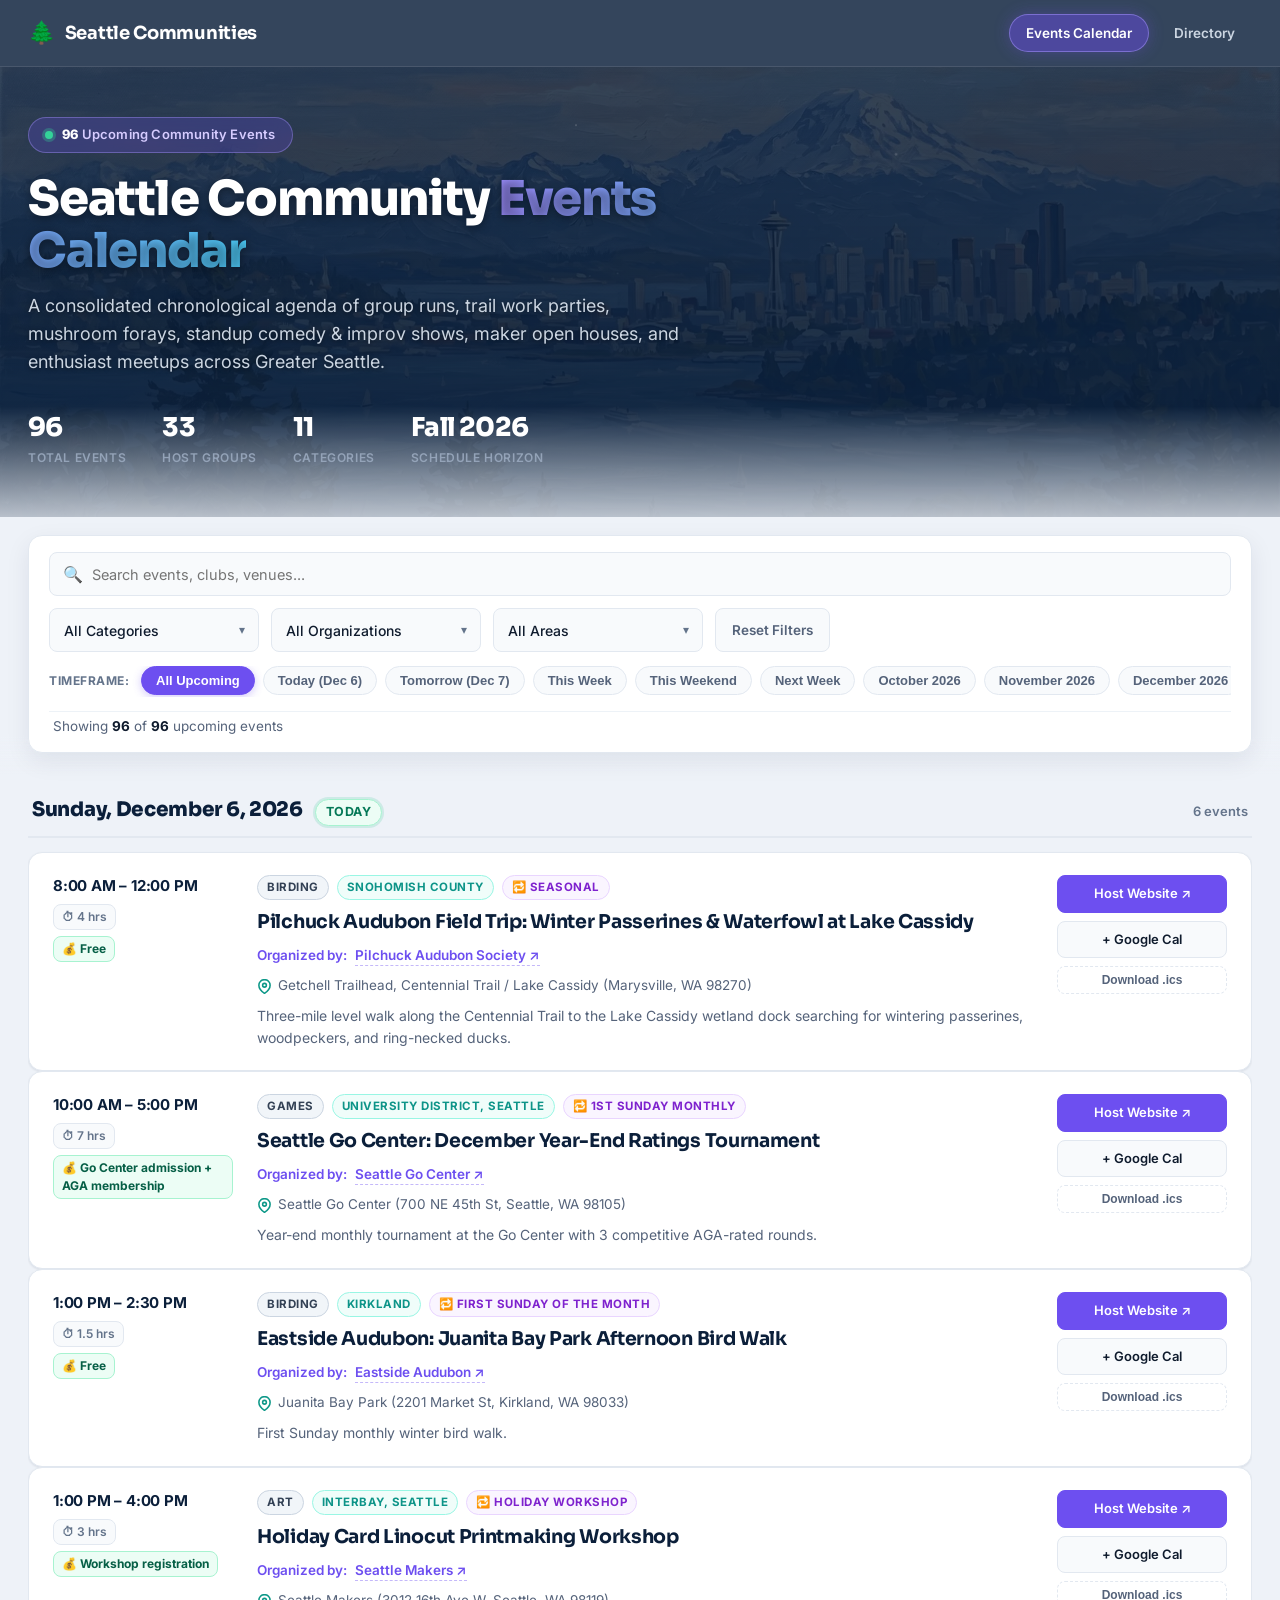
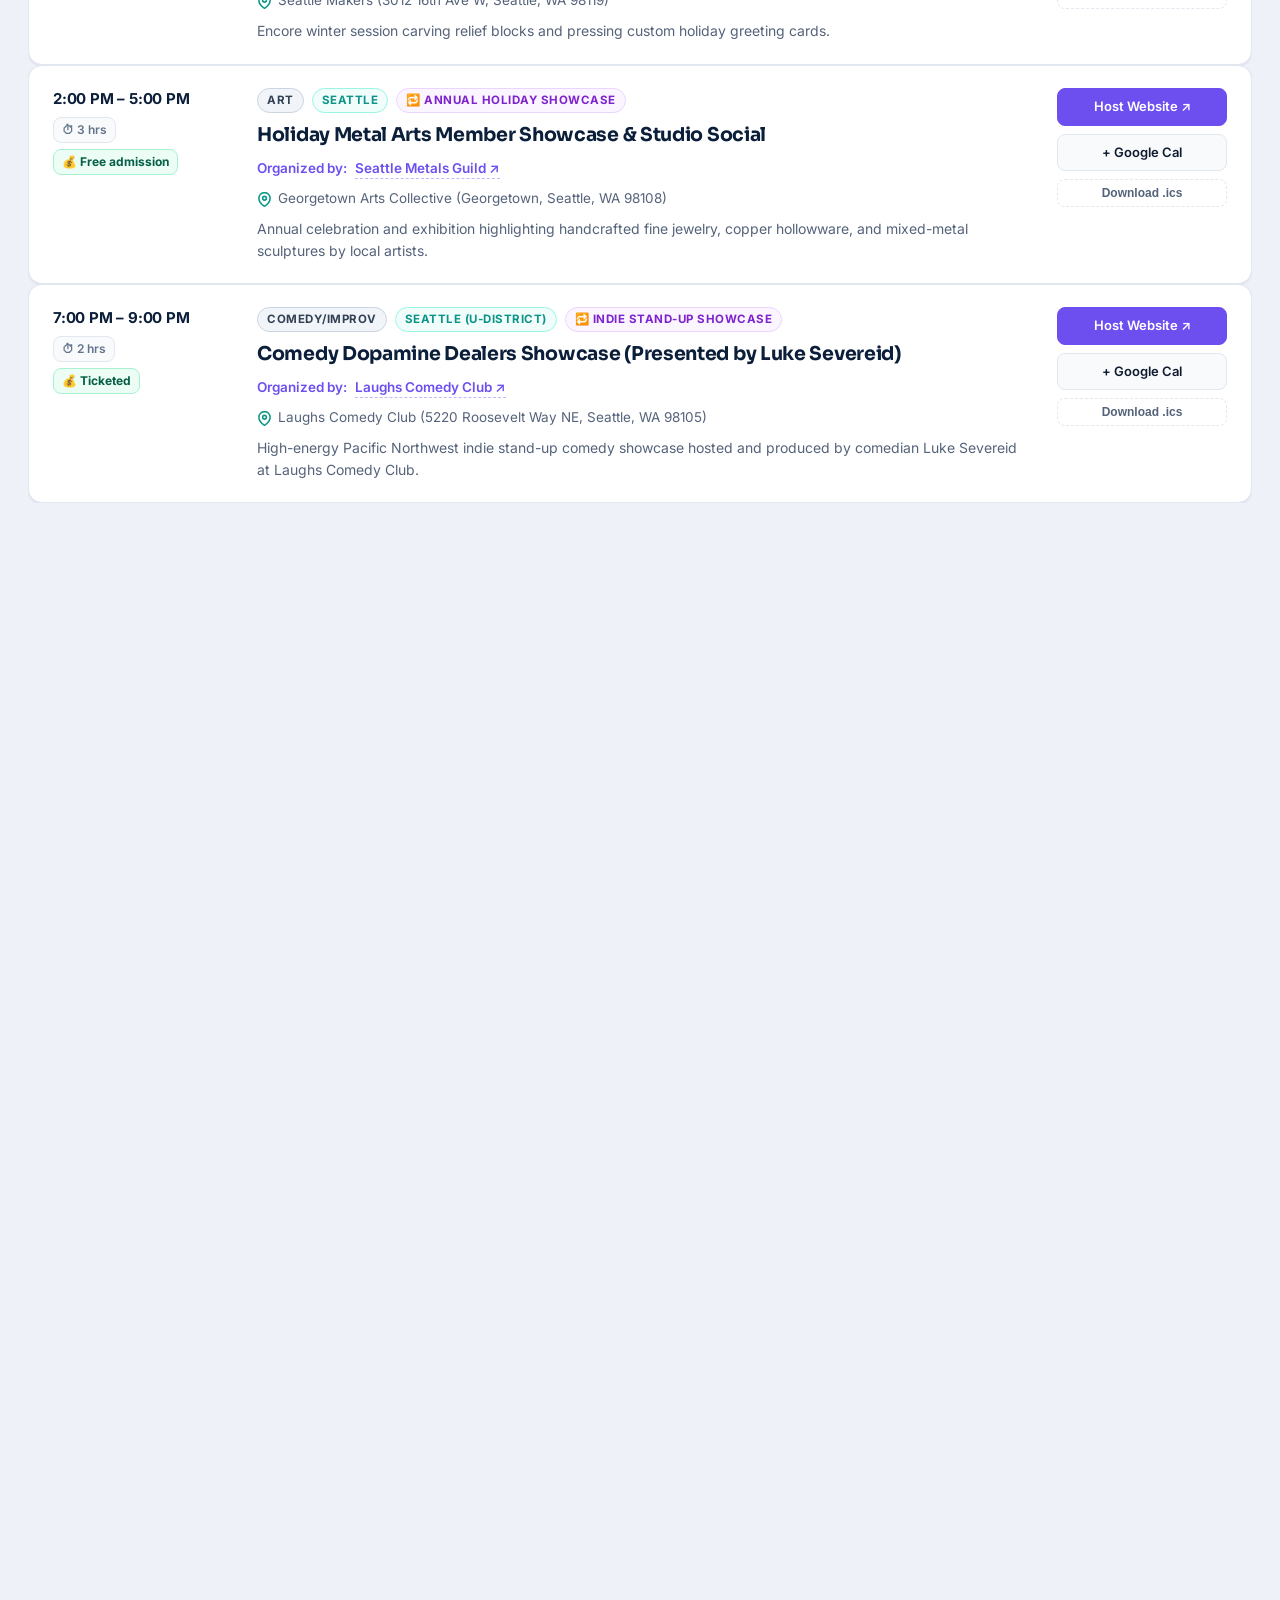
==== commit a0c2ba16: "Add Standup Comedy & Improv pillar: 15 organizations, 128 verified events, and category filter" ====
--- a/index.html
+++ b/index.html
@@ -1187,7 +1187,7 @@
         <span><span class="count" id="hero-event-count">0</span> Upcoming Community Events</span>
       </div>
       <h1>Seattle Community <span class="accent">Events Calendar</span></h1>
-      <p class="subtitle">A consolidated chronological agenda of group runs, trail work parties, kayak paddles, maker open houses, book clubs, and enthusiast meetups across Greater Seattle.</p>
+      <p class="subtitle">A consolidated chronological agenda of group runs, trail work parties, mushroom forays, standup comedy &amp; improv shows, maker open houses, and enthusiast meetups across Greater Seattle.</p>
 
       <div class="hero-stats">
         <div class="hero-stat">
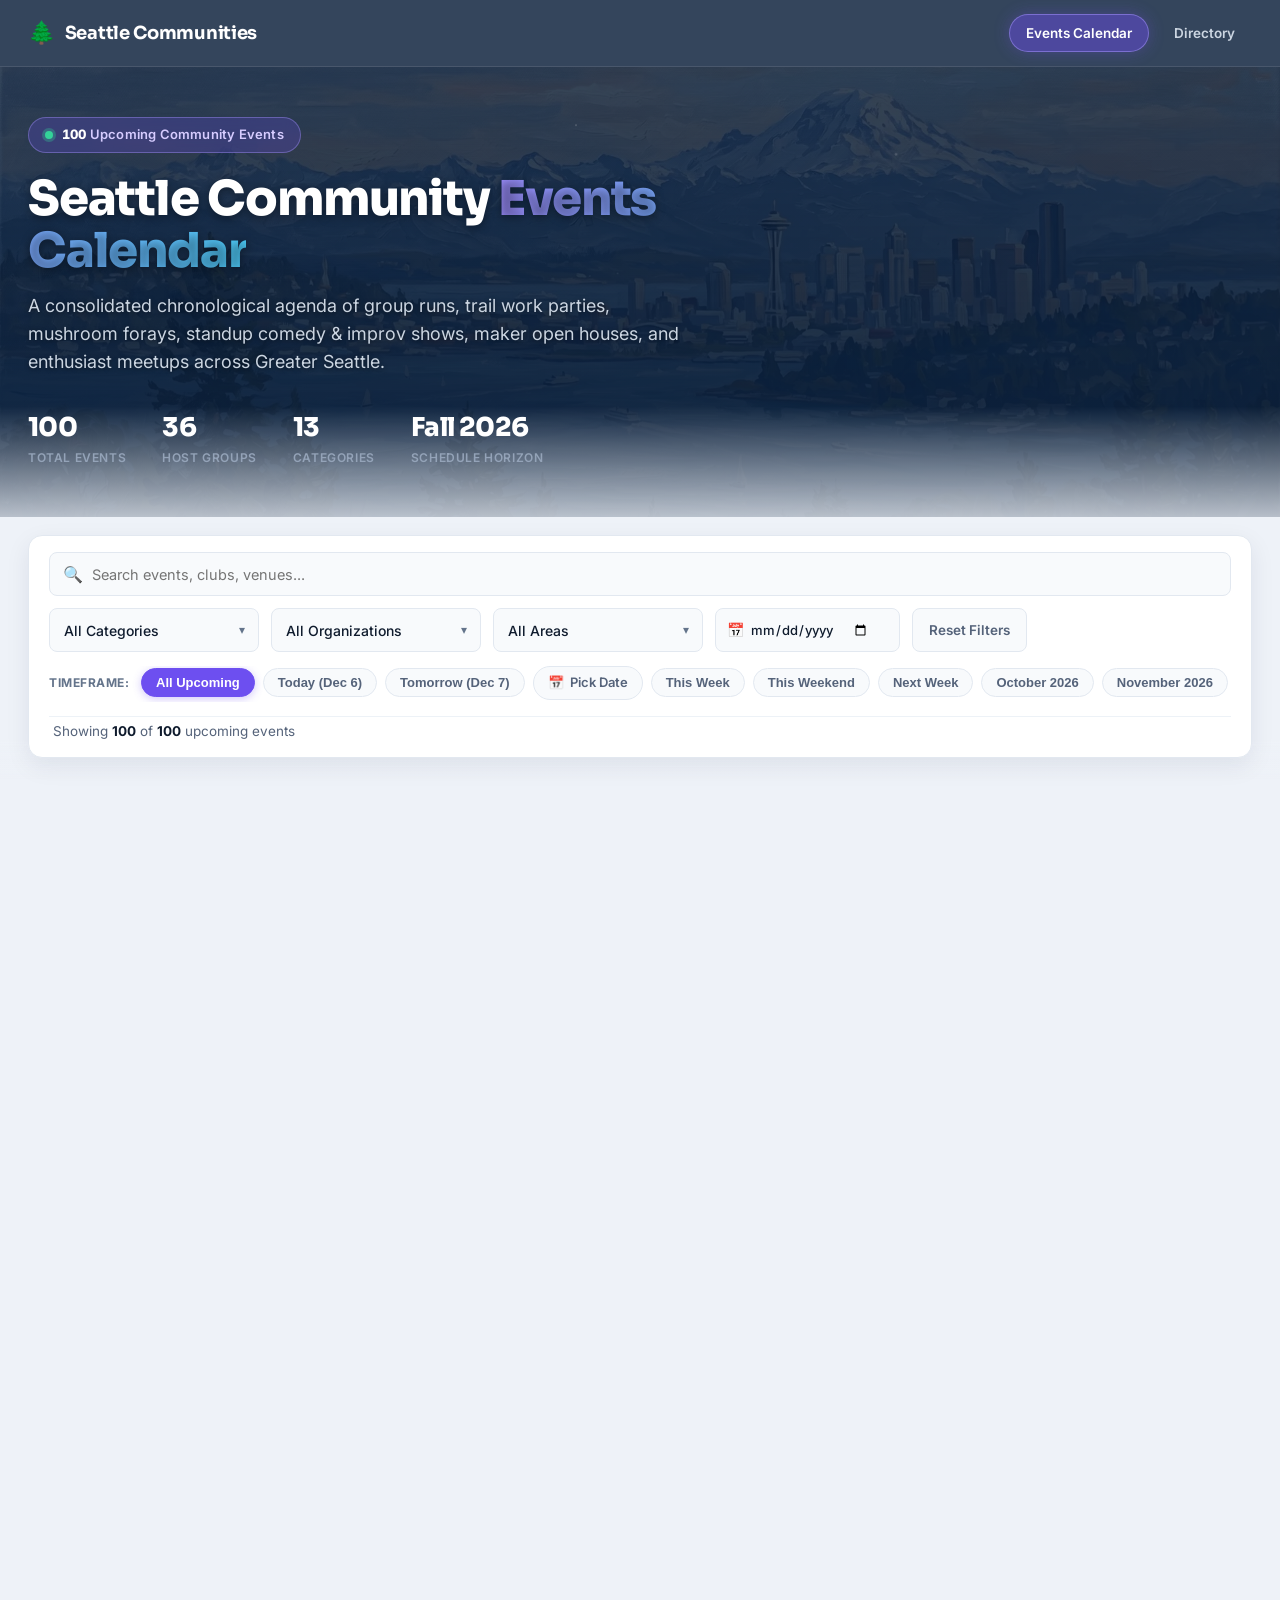
==== commit cc7d4145: "Add interactive calendar date picker to find events for specific dates" ====
--- a/index.html
+++ b/index.html
@@ -439,6 +439,146 @@
     border-color: var(--violet);
     color: #ffffff;
     box-shadow: 0 2px 8px rgba(109,79,240,.3);
+  }
+
+  /* Specific Date Box in Filter Dropdowns Group */
+  .select-box.date-box {
+    position: relative;
+    flex: 0 1 185px;
+    min-width: 155px;
+  }
+  .select-box.date-box::after {
+    display: none !important;
+  }
+  .date-input-wrap {
+    position: relative;
+    width: 100%;
+    height: 44px;
+    display: flex;
+    align-items: center;
+  }
+  .date-input-wrap .date-icon {
+    position: absolute;
+    left: 12px;
+    top: 50%;
+    transform: translateY(-50%);
+    font-size: 14px;
+    pointer-events: none;
+    z-index: 1;
+    line-height: 1;
+  }
+  .date-input-wrap input[type="date"] {
+    width: 100%;
+    height: 44px;
+    padding: 0 30px 0 34px;
+    background: var(--surface-2);
+    border: 1px solid var(--line);
+    border-radius: var(--radius-sm);
+    font-family: var(--font);
+    font-size: 13px;
+    font-weight: 500;
+    color: var(--text);
+    outline: none;
+    cursor: pointer;
+    transition: all .2s ease;
+    accent-color: var(--violet);
+    color-scheme: light;
+    box-sizing: border-box;
+  }
+  .date-input-wrap input[type="date"]:focus {
+    background: #fff;
+    border-color: var(--violet);
+    box-shadow: 0 0 0 3px rgba(109,79,240,.15);
+  }
+  .date-input-wrap input[type="date"].has-value {
+    background: #f5f3ff;
+    border-color: var(--violet);
+    color: var(--violet-deep);
+    font-weight: 600;
+  }
+  .date-input-wrap .date-clear-btn {
+    position: absolute;
+    right: 8px;
+    top: 50%;
+    transform: translateY(-50%);
+    background: none;
+    border: none;
+    color: var(--text-faint);
+    cursor: pointer;
+    font-size: 13px;
+    font-weight: 700;
+    width: 22px;
+    height: 22px;
+    border-radius: 50%;
+    display: none;
+    align-items: center;
+    justify-content: center;
+    padding: 0;
+    line-height: 1;
+    transition: all .15s ease;
+    z-index: 2;
+  }
+  .date-input-wrap .date-clear-btn:hover {
+    color: var(--text);
+    background: var(--line);
+  }
+
+  /* Date Picker Pill in Timeframe Row */
+  .time-pill.date-picker-pill {
+    position: relative;
+    display: inline-flex;
+    align-items: center;
+    gap: 6px;
+    cursor: pointer;
+    flex-shrink: 0;
+    user-select: none;
+    -webkit-user-select: none;
+  }
+  .time-pill.date-picker-pill .pill-date-input {
+    position: absolute;
+    inset: 0;
+    width: 100%;
+    height: 100%;
+    opacity: 0;
+    cursor: pointer;
+    z-index: 1;
+    border: none;
+    background: transparent;
+    padding: 0;
+    margin: 0;
+    appearance: none;
+    -webkit-appearance: none;
+    color-scheme: light;
+  }
+  .time-pill.date-picker-pill .date-pill-clear-btn {
+    position: relative;
+    z-index: 2;
+    background: none;
+    border: none;
+    color: inherit;
+    font-size: 12px;
+    font-weight: 700;
+    cursor: pointer;
+    padding: 2px 4px;
+    margin-left: 2px;
+    border-radius: 999px;
+    line-height: 1;
+    display: none;
+    opacity: 0.85;
+    transition: opacity .15s ease;
+  }
+  .time-pill.date-picker-pill .date-pill-clear-btn:hover {
+    opacity: 1;
+    background: rgba(255, 255, 255, 0.25);
+  }
+  .time-pill.date-picker-pill.active {
+    background: var(--violet);
+    border-color: var(--violet);
+    color: #ffffff;
+    box-shadow: 0 2px 8px rgba(109,79,240,.3);
+  }
+  .time-pill.date-picker-pill.active .date-pill-clear-btn {
+    display: inline-flex;
   }
 
   /* Filter Status Line */
@@ -1056,6 +1196,15 @@
       flex: 0 0 auto;
     }
     .filter-dropdowns-group .select-box select {
+      height: 46px;
+      font-size: 15px;
+      border-radius: 12px;
+      background-color: #f8fafc;
+    }
+    .filter-dropdowns-group .select-box.date-box .date-input-wrap {
+      height: 46px;
+    }
+    .filter-dropdowns-group .select-box.date-box input[type="date"] {
       height: 46px;
       font-size: 15px;
       border-radius: 12px;
@@ -1276,6 +1425,16 @@
             </select>
           </div>
 
+          <!-- Specific Date Select Box in Filter Bar & Mobile Drawer -->
+          <div class="select-box date-box">
+            <label class="mobile-filter-label" for="filter-date-input">Specific Date</label>
+            <div class="date-input-wrap">
+              <span class="date-icon" aria-hidden="true">📅</span>
+              <input type="date" id="filter-date-input" aria-label="Filter by specific date" min="2026-09-01" max="2027-12-31" list="event-dates-list">
+              <button type="button" class="date-clear-btn" id="filter-date-clear-btn" aria-label="Clear date filter" title="Clear date">✕</button>
+            </div>
+          </div>
+
           <!-- Reset Button (Desktop) -->
           <button type="button" class="btn-reset" id="reset-filters-btn">Reset Filters</button>
 
@@ -1293,6 +1452,15 @@
         <button type="button" class="time-pill active" data-timeframe="all">All Upcoming</button>
         <button type="button" class="time-pill" data-timeframe="today" id="pill-today">Today</button>
         <button type="button" class="time-pill" data-timeframe="tomorrow" id="pill-tomorrow">Tomorrow</button>
+
+        <!-- Date Picker Pill -->
+        <div class="time-pill date-picker-pill" id="date-picker-pill" role="button" tabindex="0" aria-haspopup="dialog" title="Filter events for a specific date">
+          <span class="date-pill-icon" aria-hidden="true">📅</span>
+          <span class="date-pill-label" id="date-picker-pill-label">Pick Date</span>
+          <input type="date" id="calendar-date-input" class="pill-date-input" aria-label="Select specific calendar date" min="2026-09-01" max="2027-12-31" list="event-dates-list">
+          <button type="button" class="date-pill-clear-btn" id="date-pill-clear-btn" aria-label="Clear selected date" title="Clear date">✕</button>
+        </div>
+
         <button type="button" class="time-pill" data-timeframe="this-week">This Week</button>
         <button type="button" class="time-pill" data-timeframe="this-weekend">This Weekend</button>
         <button type="button" class="time-pill" data-timeframe="next-week">Next Week</button>
@@ -1301,6 +1469,9 @@
         <button type="button" class="time-pill" data-timeframe="december">December 2026</button>
         <button type="button" class="time-pill" data-timeframe="past">Past Events</button>
       </div>
+
+      <!-- Datalist of unique event dates for native calendar highlights -->
+      <datalist id="event-dates-list"></datalist>
 
       <!-- Active Filter Chips (removable on mobile) -->
       <div class="active-filter-chips" id="active-filter-chips" aria-label="Active filters"></div>
@@ -1351,6 +1522,7 @@
 (function() {
   let allEvents = [];
   let activeTimeframe = 'all';
+  let selectedCustomDate = '';
 
   const searchInput = document.getElementById('calendar-search');
   const clearSearchBtn = document.getElementById('clear-search-btn');
@@ -1360,6 +1532,16 @@
   const resetBtn = document.getElementById('reset-filters-btn');
   const emptyResetBtn = document.getElementById('empty-reset-btn');
   const timePills = document.querySelectorAll('.time-pill');
+
+  // Calendar Date Picker elements
+  const calendarDateInput = document.getElementById('calendar-date-input');
+  const datePickerPill = document.getElementById('date-picker-pill');
+  const datePickerPillLabel = document.getElementById('date-picker-pill-label');
+  const datePillClearBtn = document.getElementById('date-pill-clear-btn');
+  const filterDateInput = document.getElementById('filter-date-input');
+  const filterDateClearBtn = document.getElementById('filter-date-clear-btn');
+  const eventDatesList = document.getElementById('event-dates-list');
+  const statusCountEl = document.querySelector('.status-count');
 
   // Mobile drawer elements
   const filterToggleBtn = document.getElementById('filter-toggle-btn');
@@ -1394,6 +1576,115 @@
       clearTimeout(timer);
       timer = setTimeout(() => fn.apply(this, args), ms);
     };
+  }
+
+  function formatDisplayDateFull(dateStr) {
+    if (typeof Temporal !== 'undefined' && Temporal.PlainDate) {
+      try {
+        return Temporal.PlainDate.from(dateStr).toLocaleString('en-US', {
+          weekday: 'long',
+          month: 'long',
+          day: 'numeric',
+          year: 'numeric'
+        });
+      } catch (_) {}
+    }
+    const parts = dateStr.split('-');
+    const d = new Date(parseInt(parts[0], 10), parseInt(parts[1], 10) - 1, parseInt(parts[2], 10));
+    return d.toLocaleDateString('en-US', {
+      weekday: 'long',
+      month: 'long',
+      day: 'numeric',
+      year: 'numeric'
+    });
+  }
+
+  function formatDisplayDateShort(dateStr) {
+    if (typeof Temporal !== 'undefined' && Temporal.PlainDate) {
+      try {
+        return Temporal.PlainDate.from(dateStr).toLocaleString('en-US', {
+          weekday: 'short',
+          month: 'short',
+          day: 'numeric'
+        });
+      } catch (_) {}
+    }
+    const parts = dateStr.split('-');
+    const d = new Date(parseInt(parts[0], 10), parseInt(parts[1], 10) - 1, parseInt(parts[2], 10));
+    return d.toLocaleDateString('en-US', {
+      weekday: 'short',
+      month: 'short',
+      day: 'numeric'
+    });
+  }
+
+  function updateUrlParam(key, value) {
+    try {
+      const url = new URL(window.location.href);
+      if (value) {
+        url.searchParams.set(key, value);
+      } else {
+        url.searchParams.delete(key);
+      }
+      window.history.replaceState({}, '', url.toString());
+    } catch (_) {}
+  }
+
+  function applyCustomDate(dateVal) {
+    if (!dateVal) {
+      clearCustomDate();
+      return;
+    }
+    selectedCustomDate = dateVal;
+    activeTimeframe = 'custom-date';
+
+    if (calendarDateInput) calendarDateInput.value = dateVal;
+    if (filterDateInput) {
+      filterDateInput.value = dateVal;
+      filterDateInput.classList.add('has-value');
+    }
+    if (filterDateClearBtn) filterDateClearBtn.style.display = 'flex';
+
+    if (datePickerPill) {
+      datePickerPill.classList.add('active');
+      if (datePickerPillLabel) {
+        datePickerPillLabel.textContent = formatDisplayDateShort(dateVal);
+      }
+      datePickerPill.setAttribute('title', `Selected: ${formatDisplayDateFull(dateVal)}. Click to change or ✕ to clear.`);
+    }
+    if (datePillClearBtn) datePillClearBtn.style.display = 'inline-flex';
+
+    timePills.forEach(p => {
+      if (p.id !== 'date-picker-pill') p.classList.remove('active');
+    });
+
+    updateUrlParam('date', dateVal);
+    renderAgenda();
+  }
+
+  function clearCustomDate() {
+    selectedCustomDate = '';
+    if (calendarDateInput) calendarDateInput.value = '';
+    if (filterDateInput) {
+      filterDateInput.value = '';
+      filterDateInput.classList.remove('has-value');
+    }
+    if (filterDateClearBtn) filterDateClearBtn.style.display = 'none';
+
+    if (datePickerPill) {
+      datePickerPill.classList.remove('active');
+      if (datePickerPillLabel) datePickerPillLabel.textContent = 'Pick Date';
+      datePickerPill.setAttribute('title', 'Filter events for a specific date');
+    }
+    if (datePillClearBtn) datePillClearBtn.style.display = 'none';
+
+    activeTimeframe = 'all';
+    timePills.forEach(p => p.classList.remove('active'));
+    const allPill = document.querySelector('.time-pill[data-timeframe="all"]');
+    if (allPill) allPill.classList.add('active');
+
+    updateUrlParam('date', null);
+    renderAgenda();
   }
 
   // Load minified events data with fallback to events.json
@@ -1485,6 +1776,12 @@
       areaFilter.appendChild(opt);
     });
 
+    // Populate datalist of unique event dates for native calendar highlights
+    if (eventDatesList && allEvents.length > 0) {
+      const uniqueDates = Array.from(new Set(allEvents.map(e => e.dateString))).sort();
+      eventDatesList.innerHTML = uniqueDates.map(d => `<option value="${d}"></option>`).join('');
+    }
+
     // Event Listeners with Debounce for 60fps responsive typing
     const debouncedRender = debounce(renderAgenda, 100);
     searchInput.addEventListener('input', () => {
@@ -1505,6 +1802,83 @@
 
     resetBtn.addEventListener('click', resetFilters);
     emptyResetBtn.addEventListener('click', resetFilters);
+
+    // Date Picker event listeners
+    if (datePickerPill) {
+      datePickerPill.addEventListener('click', (e) => {
+        if (e.target.closest('#date-pill-clear-btn')) {
+          e.preventDefault();
+          e.stopPropagation();
+          clearCustomDate();
+          return;
+        }
+        if (e.target === calendarDateInput) return;
+        if (calendarDateInput && 'showPicker' in HTMLInputElement.prototype) {
+          try {
+            calendarDateInput.showPicker();
+            return;
+          } catch (_) {}
+        }
+        if (calendarDateInput) {
+          calendarDateInput.focus();
+          calendarDateInput.click();
+        }
+      });
+
+      datePickerPill.addEventListener('keydown', (e) => {
+        if (e.key === 'Enter' || e.key === ' ') {
+          if (e.target.closest('#date-pill-clear-btn')) return;
+          e.preventDefault();
+          if (calendarDateInput && 'showPicker' in HTMLInputElement.prototype) {
+            try {
+              calendarDateInput.showPicker();
+              return;
+            } catch (_) {}
+          }
+          if (calendarDateInput) {
+            calendarDateInput.focus();
+            calendarDateInput.click();
+          }
+        }
+      });
+    }
+
+    if (datePillClearBtn) {
+      datePillClearBtn.addEventListener('click', (e) => {
+        e.preventDefault();
+        e.stopPropagation();
+        clearCustomDate();
+      });
+    }
+
+    if (calendarDateInput) {
+      calendarDateInput.addEventListener('change', (e) => {
+        applyCustomDate(e.target.value);
+      });
+      calendarDateInput.addEventListener('input', (e) => {
+        if (e.target.value) {
+          applyCustomDate(e.target.value);
+        }
+      });
+    }
+
+    if (filterDateInput) {
+      filterDateInput.addEventListener('change', (e) => {
+        applyCustomDate(e.target.value);
+      });
+      filterDateInput.addEventListener('input', (e) => {
+        if (e.target.value) {
+          applyCustomDate(e.target.value);
+        }
+      });
+    }
+
+    if (filterDateClearBtn) {
+      filterDateClearBtn.addEventListener('click', (e) => {
+        e.preventDefault();
+        clearCustomDate();
+      });
+    }
 
     // Mobile drawer triggers
     if (filterToggleBtn) filterToggleBtn.addEventListener('click', openFilterDrawer);
@@ -1535,6 +1909,25 @@
 
     timePills.forEach(pill => {
       pill.addEventListener('click', () => {
+        if (pill.id === 'date-picker-pill') return;
+
+        if (selectedCustomDate) {
+          selectedCustomDate = '';
+          if (calendarDateInput) calendarDateInput.value = '';
+          if (filterDateInput) {
+            filterDateInput.value = '';
+            filterDateInput.classList.remove('has-value');
+          }
+          if (filterDateClearBtn) filterDateClearBtn.style.display = 'none';
+          if (datePickerPill) {
+            datePickerPill.classList.remove('active');
+            if (datePickerPillLabel) datePickerPillLabel.textContent = 'Pick Date';
+            datePickerPill.setAttribute('title', 'Filter events for a specific date');
+          }
+          if (datePillClearBtn) datePillClearBtn.style.display = 'none';
+          updateUrlParam('date', null);
+        }
+
         timePills.forEach(p => p.classList.remove('active'));
         pill.classList.add('active');
         activeTimeframe = pill.getAttribute('data-timeframe');
@@ -1542,7 +1935,14 @@
       });
     });
 
-    renderAgenda();
+    // Handle URL parameters on initial page load
+    const urlParams = new URLSearchParams(window.location.search);
+    const initialDate = urlParams.get('date') || urlParams.get('d');
+    if (initialDate && /^\d{4}-\d{2}-\d{2}$/.test(initialDate)) {
+      applyCustomDate(initialDate);
+    } else {
+      renderAgenda();
+    }
   }
 
   function openFilterDrawer() {
@@ -1571,6 +1971,7 @@
     if (selCat) count++;
     if (selOrg) count++;
     if (selArea) count++;
+    if (selectedCustomDate) count++;
 
     if (filterBadge) {
       if (count > 0) {
@@ -1590,11 +1991,15 @@
     }
 
     if (activeFilterChips) {
-      if (count === 0) {
+      if (count === 0 && !selectedCustomDate) {
         activeFilterChips.innerHTML = '';
         activeFilterChips.classList.remove('has-chips');
       } else {
         let chipsHtml = '';
+        if (selectedCustomDate) {
+          const shortDate = formatDisplayDateShort(selectedCustomDate);
+          chipsHtml += `<span class="active-chip">Date: ${escapeHtml(shortDate)} <button type="button" data-clear="date" aria-label="Clear date filter">✕</button></span>`;
+        }
         if (selCat) {
           chipsHtml += `<span class="active-chip">Category: ${escapeHtml(selCat)} <button type="button" data-clear="cat" aria-label="Clear category filter">✕</button></span>`;
         }
@@ -1610,6 +2015,7 @@
         activeFilterChips.querySelectorAll('button[data-clear]').forEach(btn => {
           btn.addEventListener('click', (e) => {
             const target = e.currentTarget.getAttribute('data-clear');
+            if (target === 'date') clearCustomDate();
             if (target === 'cat') categoryFilter.value = '';
             if (target === 'org' && orgFilter) orgFilter.value = '';
             if (target === 'area') areaFilter.value = '';
@@ -1626,9 +2032,25 @@
     categoryFilter.value = '';
     if (orgFilter) orgFilter.value = '';
     areaFilter.value = '';
+
+    selectedCustomDate = '';
+    if (calendarDateInput) calendarDateInput.value = '';
+    if (filterDateInput) {
+      filterDateInput.value = '';
+      filterDateInput.classList.remove('has-value');
+    }
+    if (filterDateClearBtn) filterDateClearBtn.style.display = 'none';
+    if (datePickerPill) {
+      datePickerPill.classList.remove('active');
+      if (datePickerPillLabel) datePickerPillLabel.textContent = 'Pick Date';
+      datePickerPill.setAttribute('title', 'Filter events for a specific date');
+    }
+    if (datePillClearBtn) datePillClearBtn.style.display = 'none';
+
     activeTimeframe = 'all';
     timePills.forEach(p => p.classList.remove('active'));
     document.querySelector('.time-pill[data-timeframe="all"]').classList.add('active');
+    updateUrlParam('date', null);
     renderAgenda();
     closeFilterDrawer();
   }
@@ -1840,8 +2262,10 @@
 
       const dateStr = ev.dateString;
 
-      // Default 'all' hides past events, showing all upcoming from today onward
-      if (activeTimeframe === 'all') {
+      // Filter based on active timeframe or custom picked date
+      if (activeTimeframe === 'custom-date') {
+        if (dateStr !== selectedCustomDate) return false;
+      } else if (activeTimeframe === 'all') {
         if (dateStr < todayStr) return false;
       } else if (activeTimeframe === 'today') {
         if (dateStr !== todayStr) return false;
@@ -1869,11 +2293,40 @@
       return true;
     });
 
-    visibleCountEl.textContent = filtered.length;
+    if (statusCountEl) {
+      if (selectedCustomDate) {
+        const fullDateText = formatDisplayDateFull(selectedCustomDate);
+        statusCountEl.innerHTML = `Showing <strong id="visible-count">${filtered.length}</strong> event${filtered.length === 1 ? '' : 's'} on <strong>${escapeHtml(fullDateText)}</strong>`;
+      } else if (activeTimeframe === 'past') {
+        statusCountEl.innerHTML = `Showing <strong id="visible-count">${filtered.length}</strong> past event${filtered.length === 1 ? '' : 's'}`;
+      } else {
+        const { todayStr } = getCalendarDateBounds();
+        const totalUpcoming = allEvents.filter(e => e.dateString >= todayStr).length;
+        statusCountEl.innerHTML = `Showing <strong id="visible-count">${filtered.length}</strong> of <strong id="total-count">${totalUpcoming}</strong> upcoming events`;
+      }
+    } else {
+      visibleCountEl.textContent = filtered.length;
+    }
     updateMobileFilterStatus(selCat, selOrg, selArea, filtered.length);
 
     if (filtered.length === 0) {
       agendaList.innerHTML = '';
+      if (selectedCustomDate) {
+        const fullDateText = formatDisplayDateFull(selectedCustomDate);
+        const iconEl = emptyState.querySelector('.icon');
+        if (iconEl) iconEl.textContent = '📅';
+        const h3El = emptyState.querySelector('h3');
+        if (h3El) h3El.textContent = 'No events scheduled on this date';
+        const pEl = emptyState.querySelector('p');
+        if (pEl) pEl.innerHTML = `There are no community events listed for <strong>${escapeHtml(fullDateText)}</strong> matching your search or filters. Try picking another date or clearing your filters.`;
+      } else {
+        const iconEl = emptyState.querySelector('.icon');
+        if (iconEl) iconEl.textContent = '🔍';
+        const h3El = emptyState.querySelector('h3');
+        if (h3El) h3El.textContent = 'No events found';
+        const pEl = emptyState.querySelector('p');
+        if (pEl) pEl.textContent = 'No community events match your current search and filter selections. Try clearing your filters or broadening your search.';
+      }
       emptyState.style.display = 'block';
       return;
     }
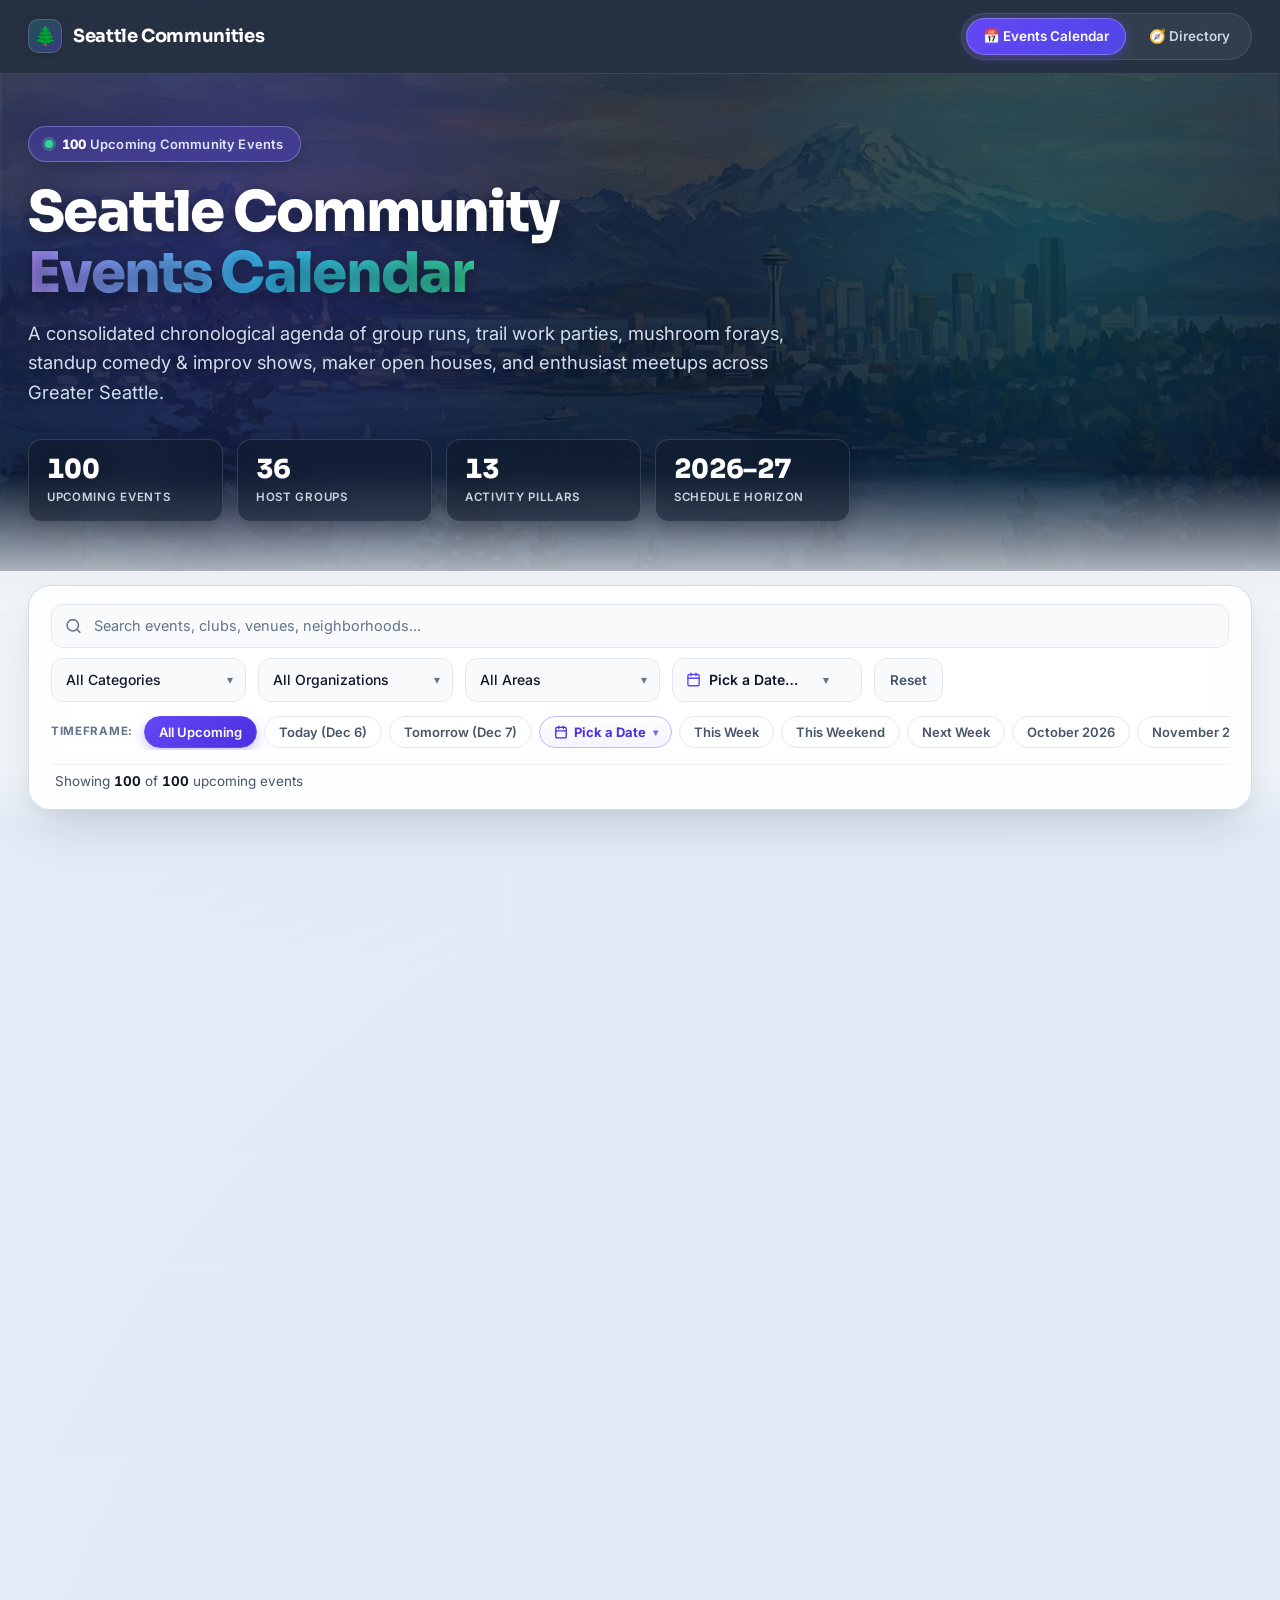
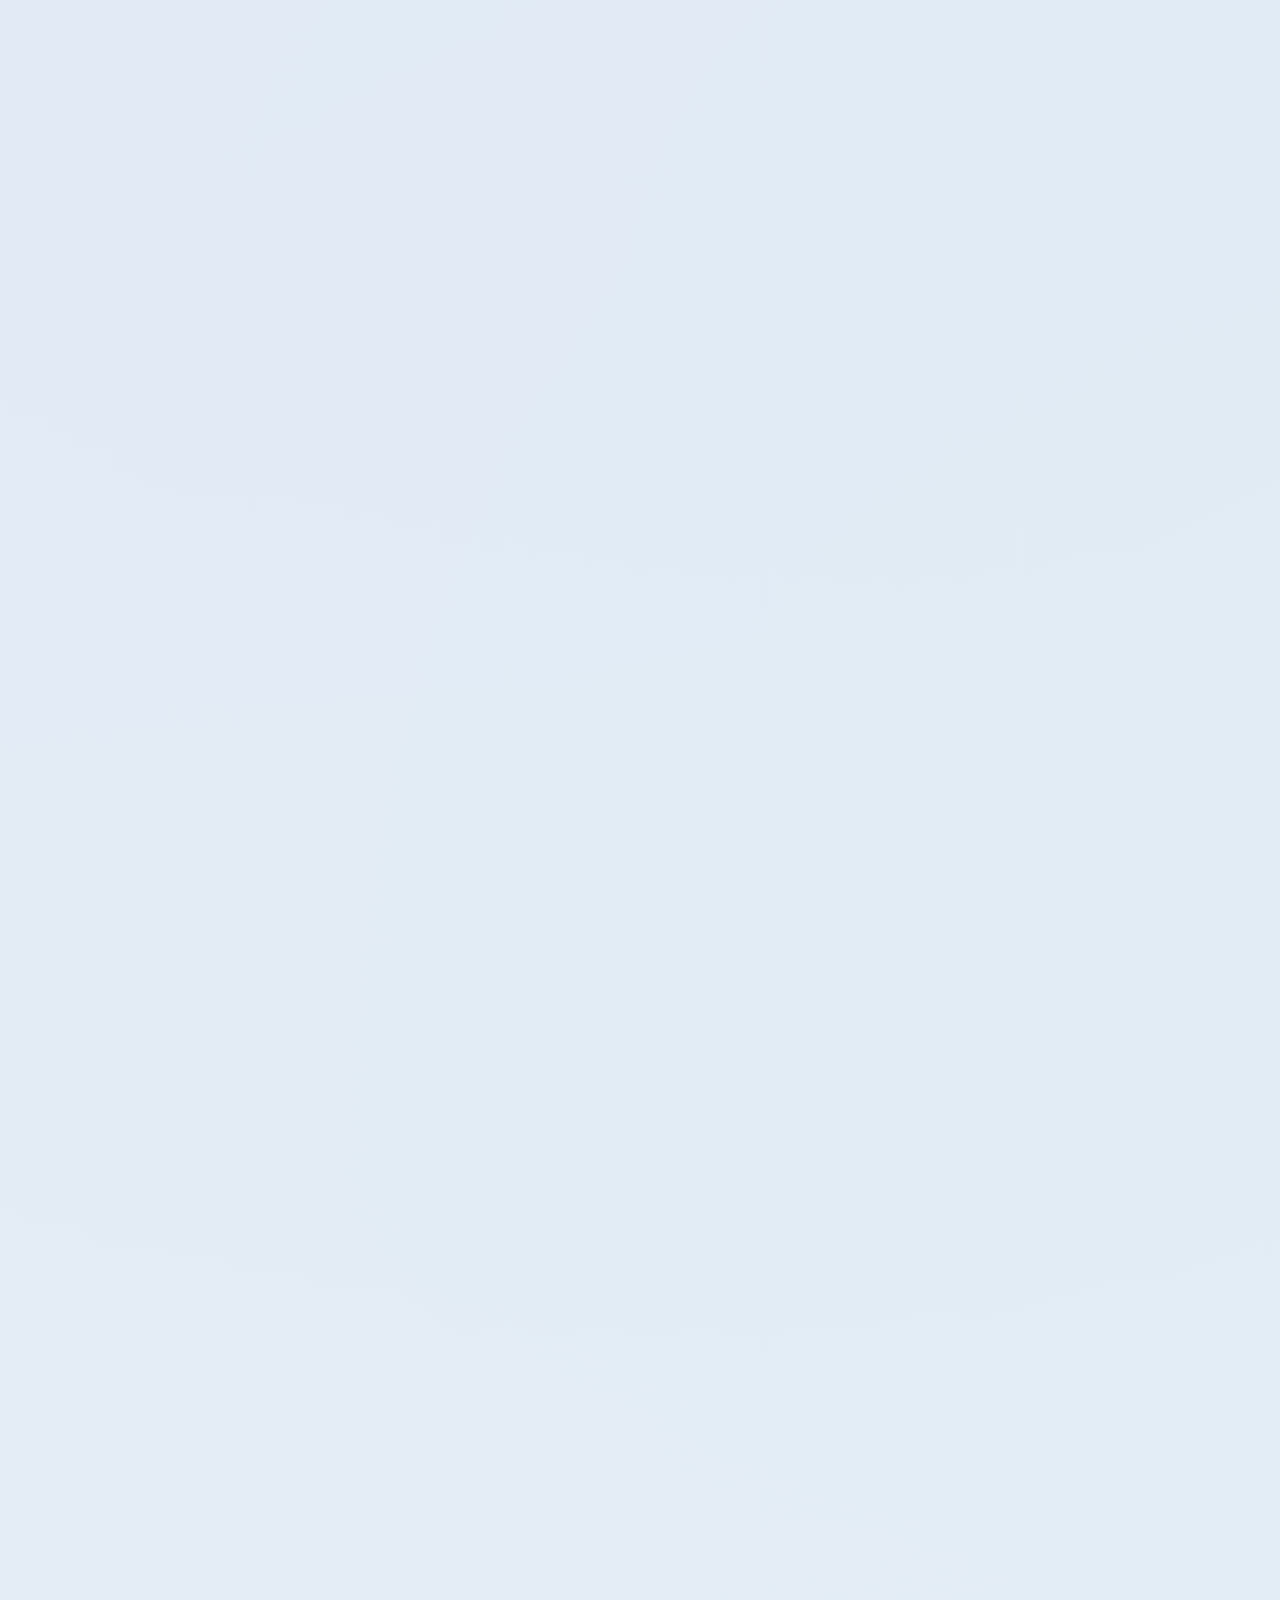
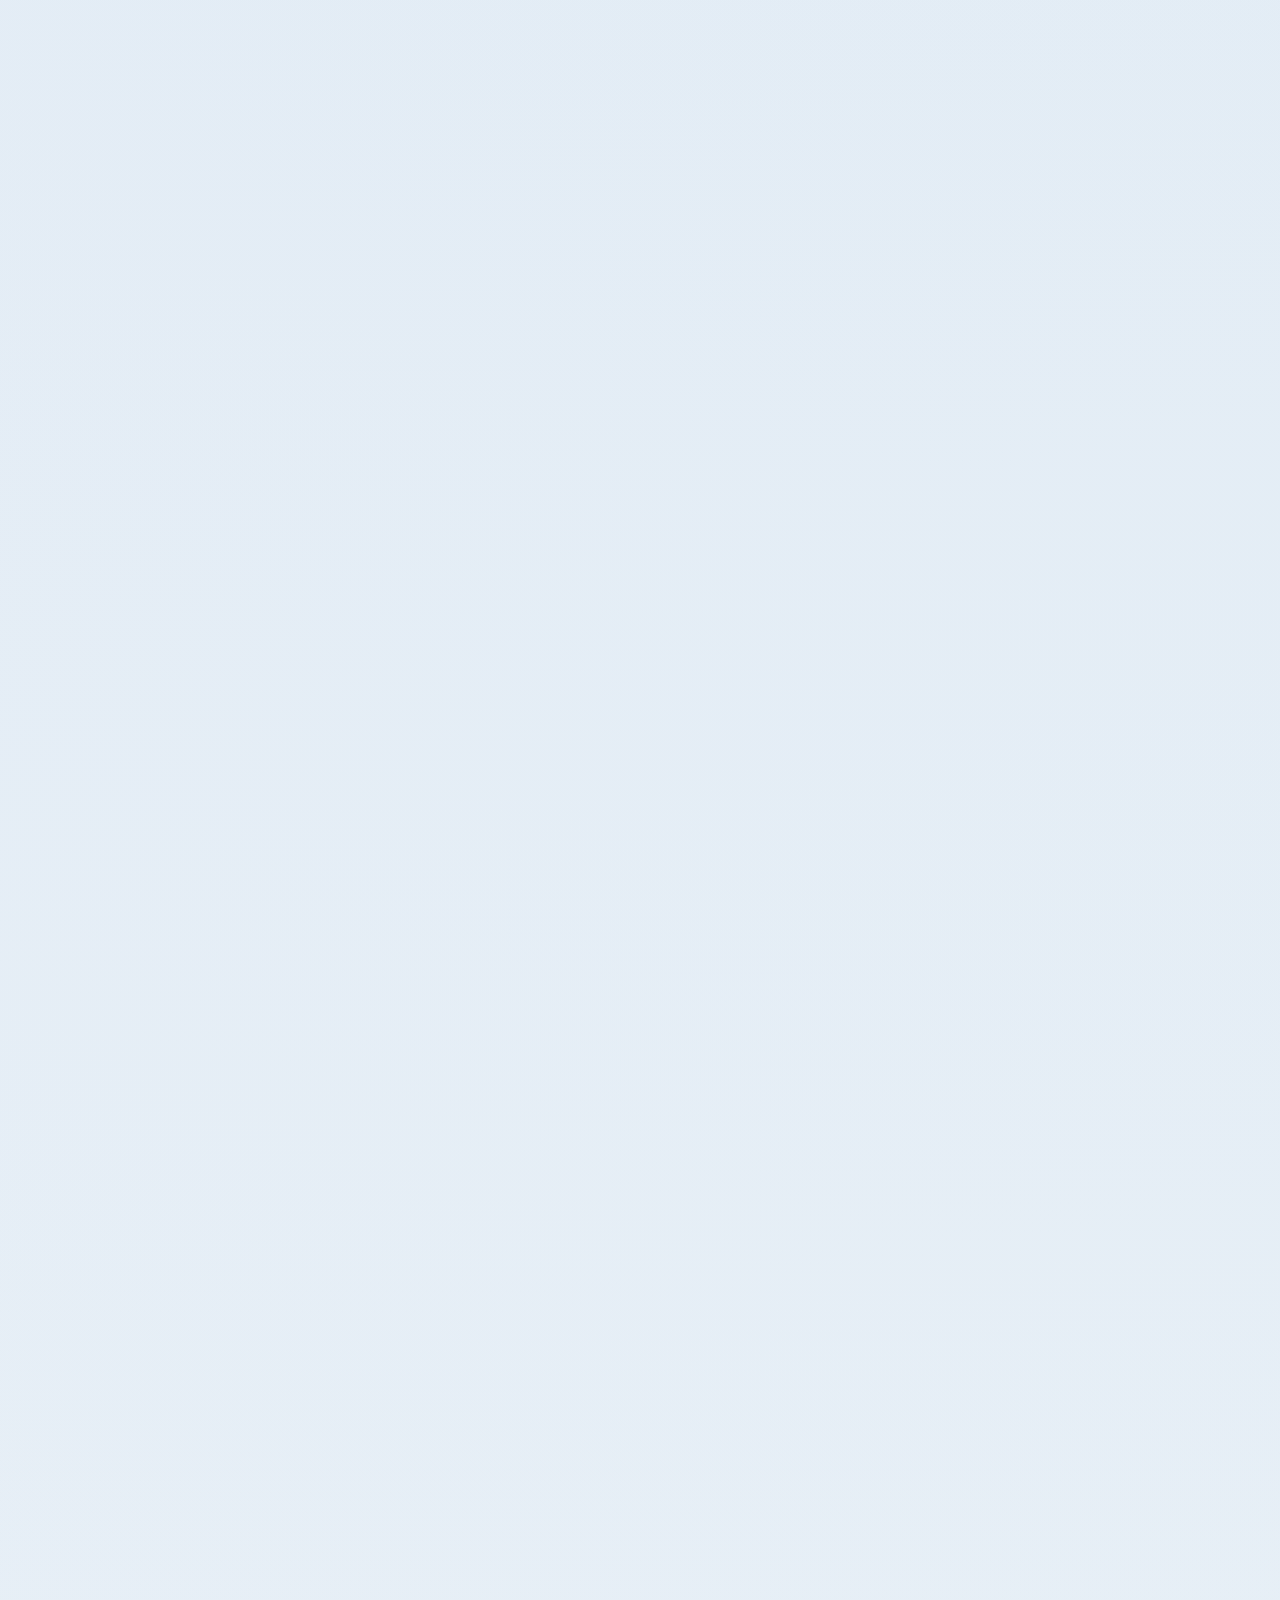
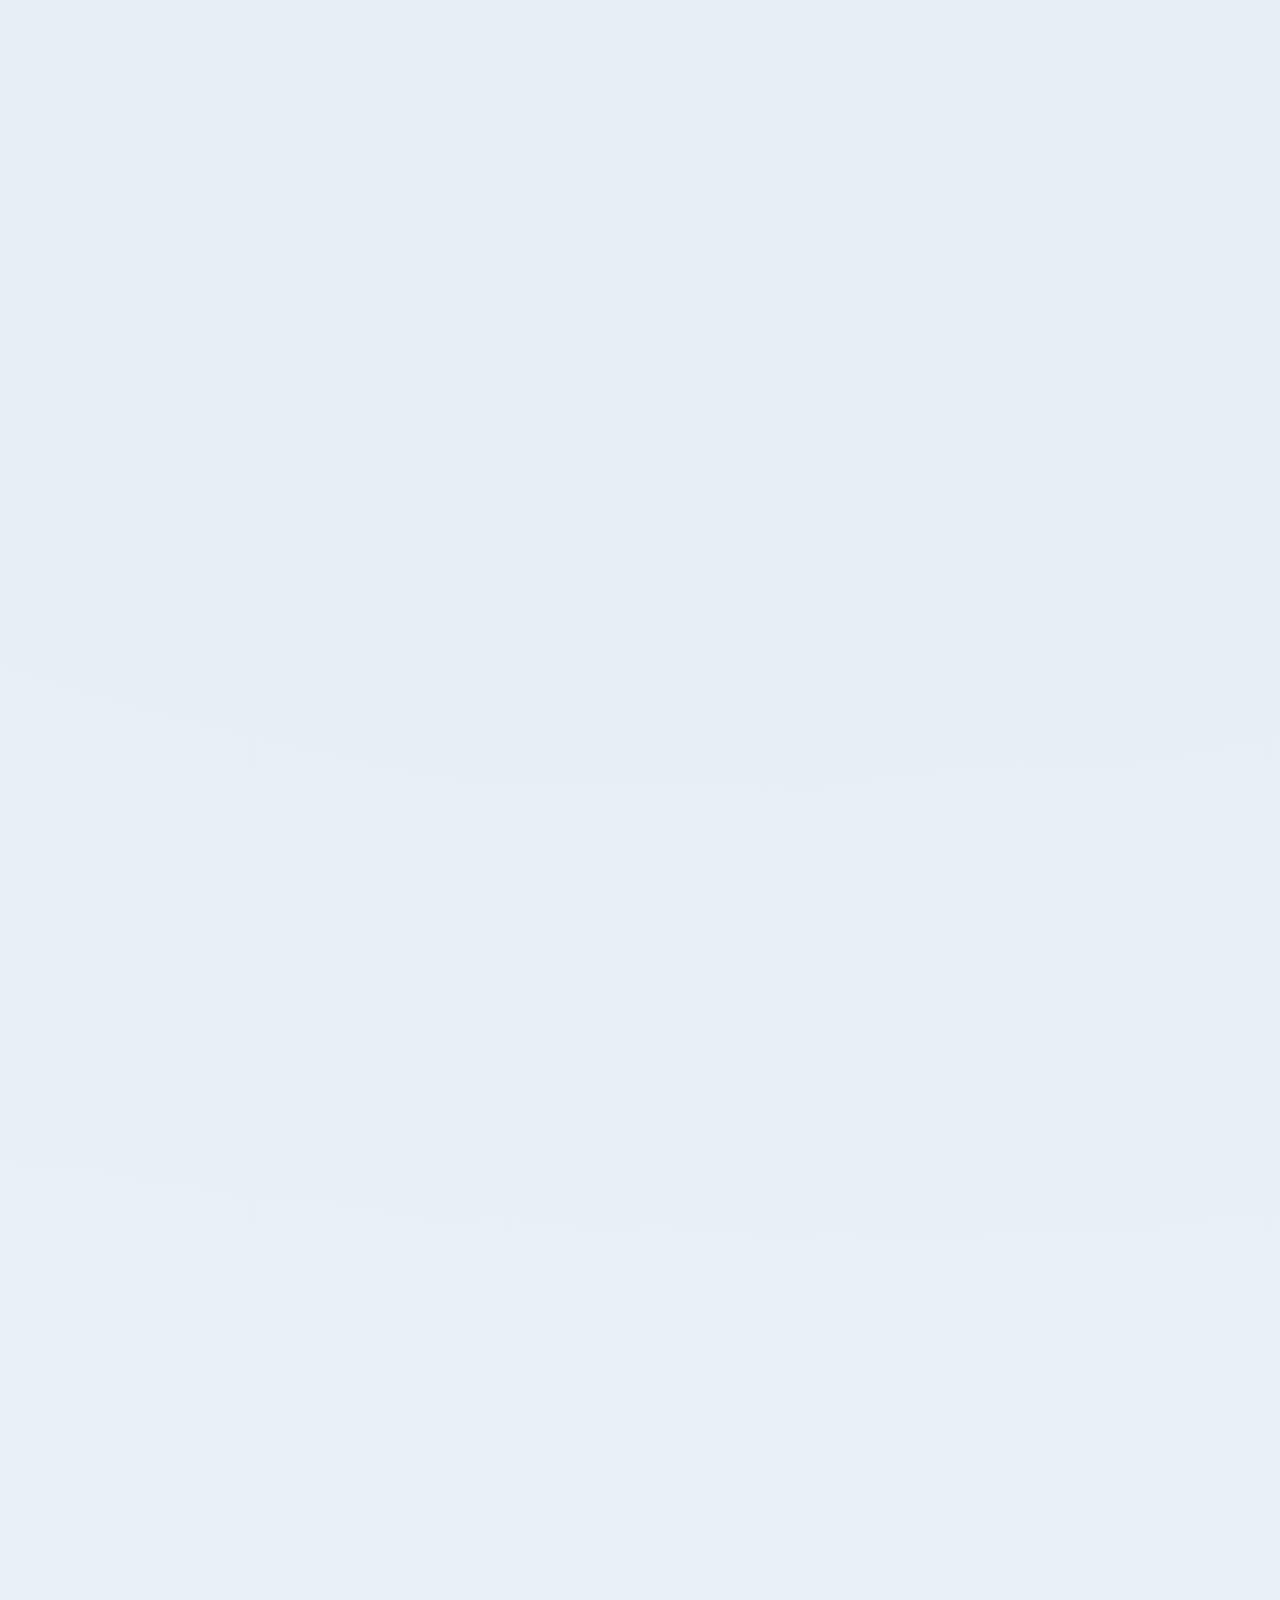
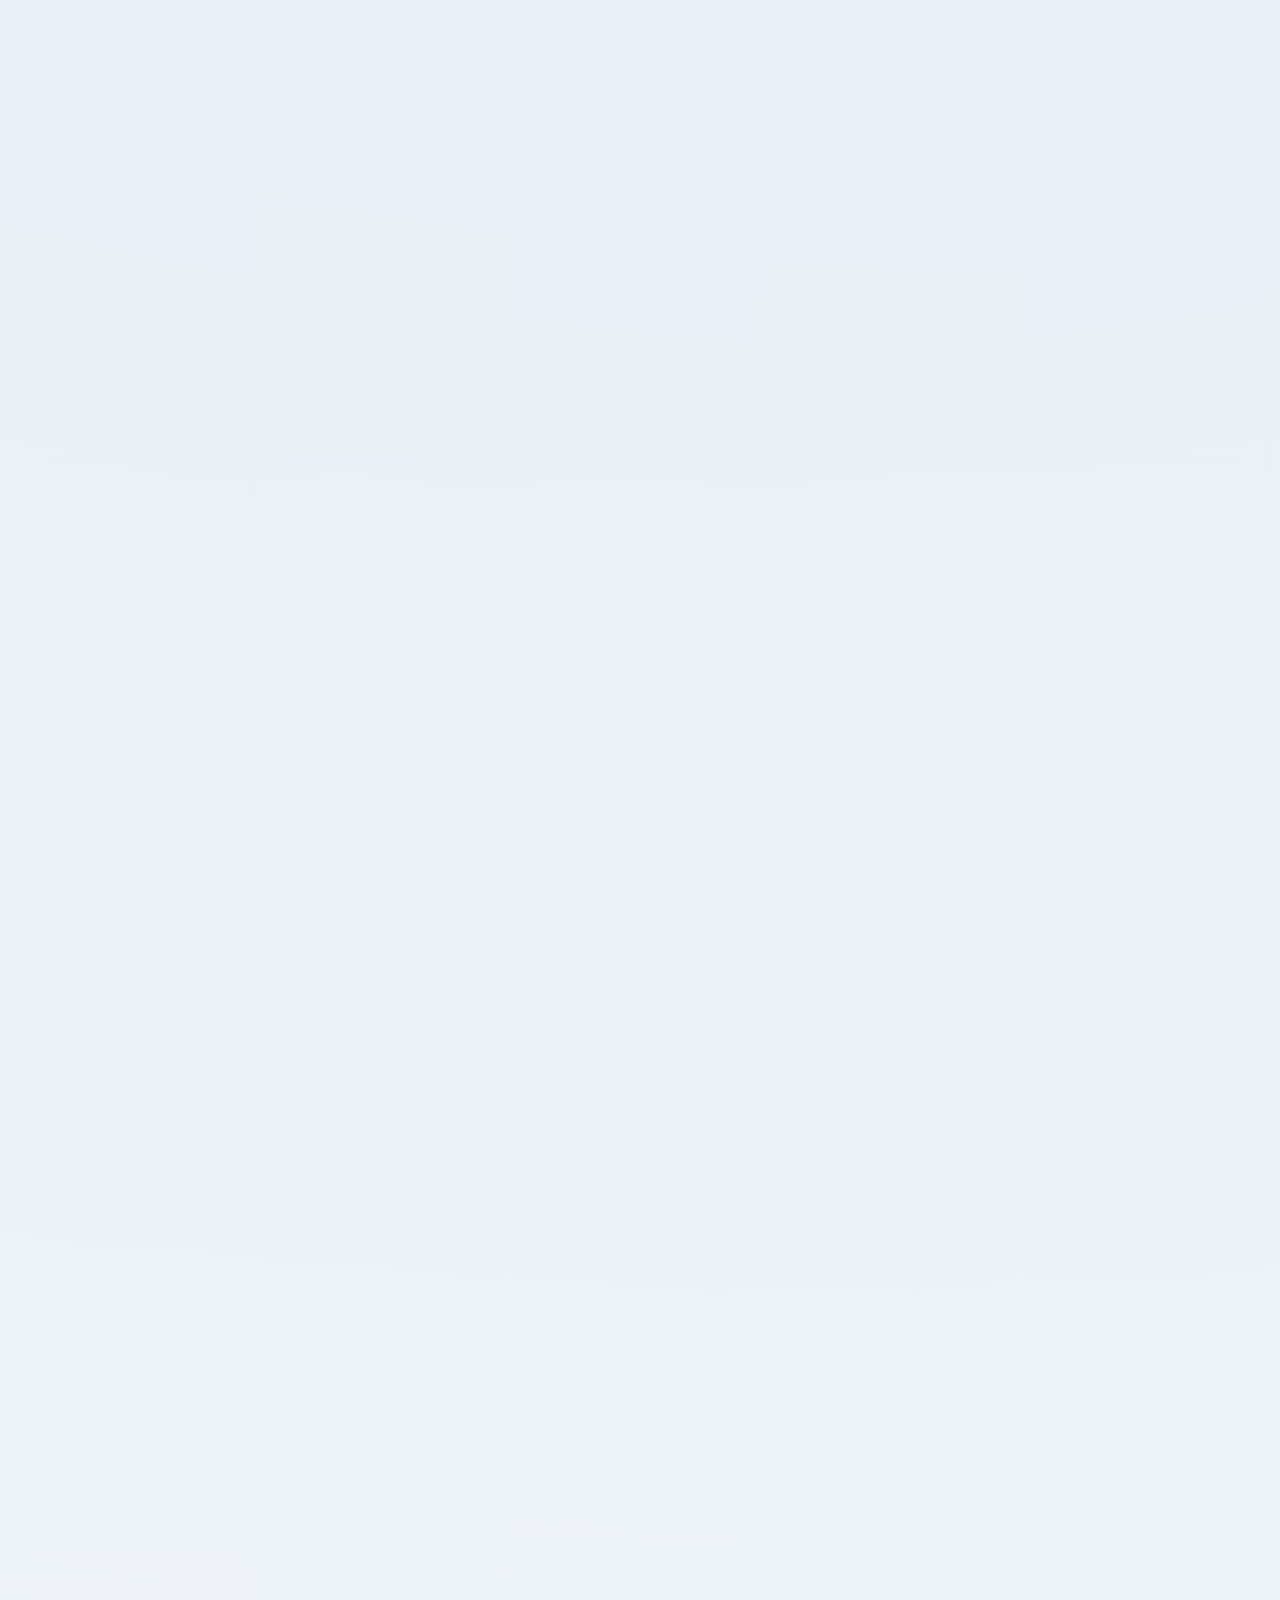
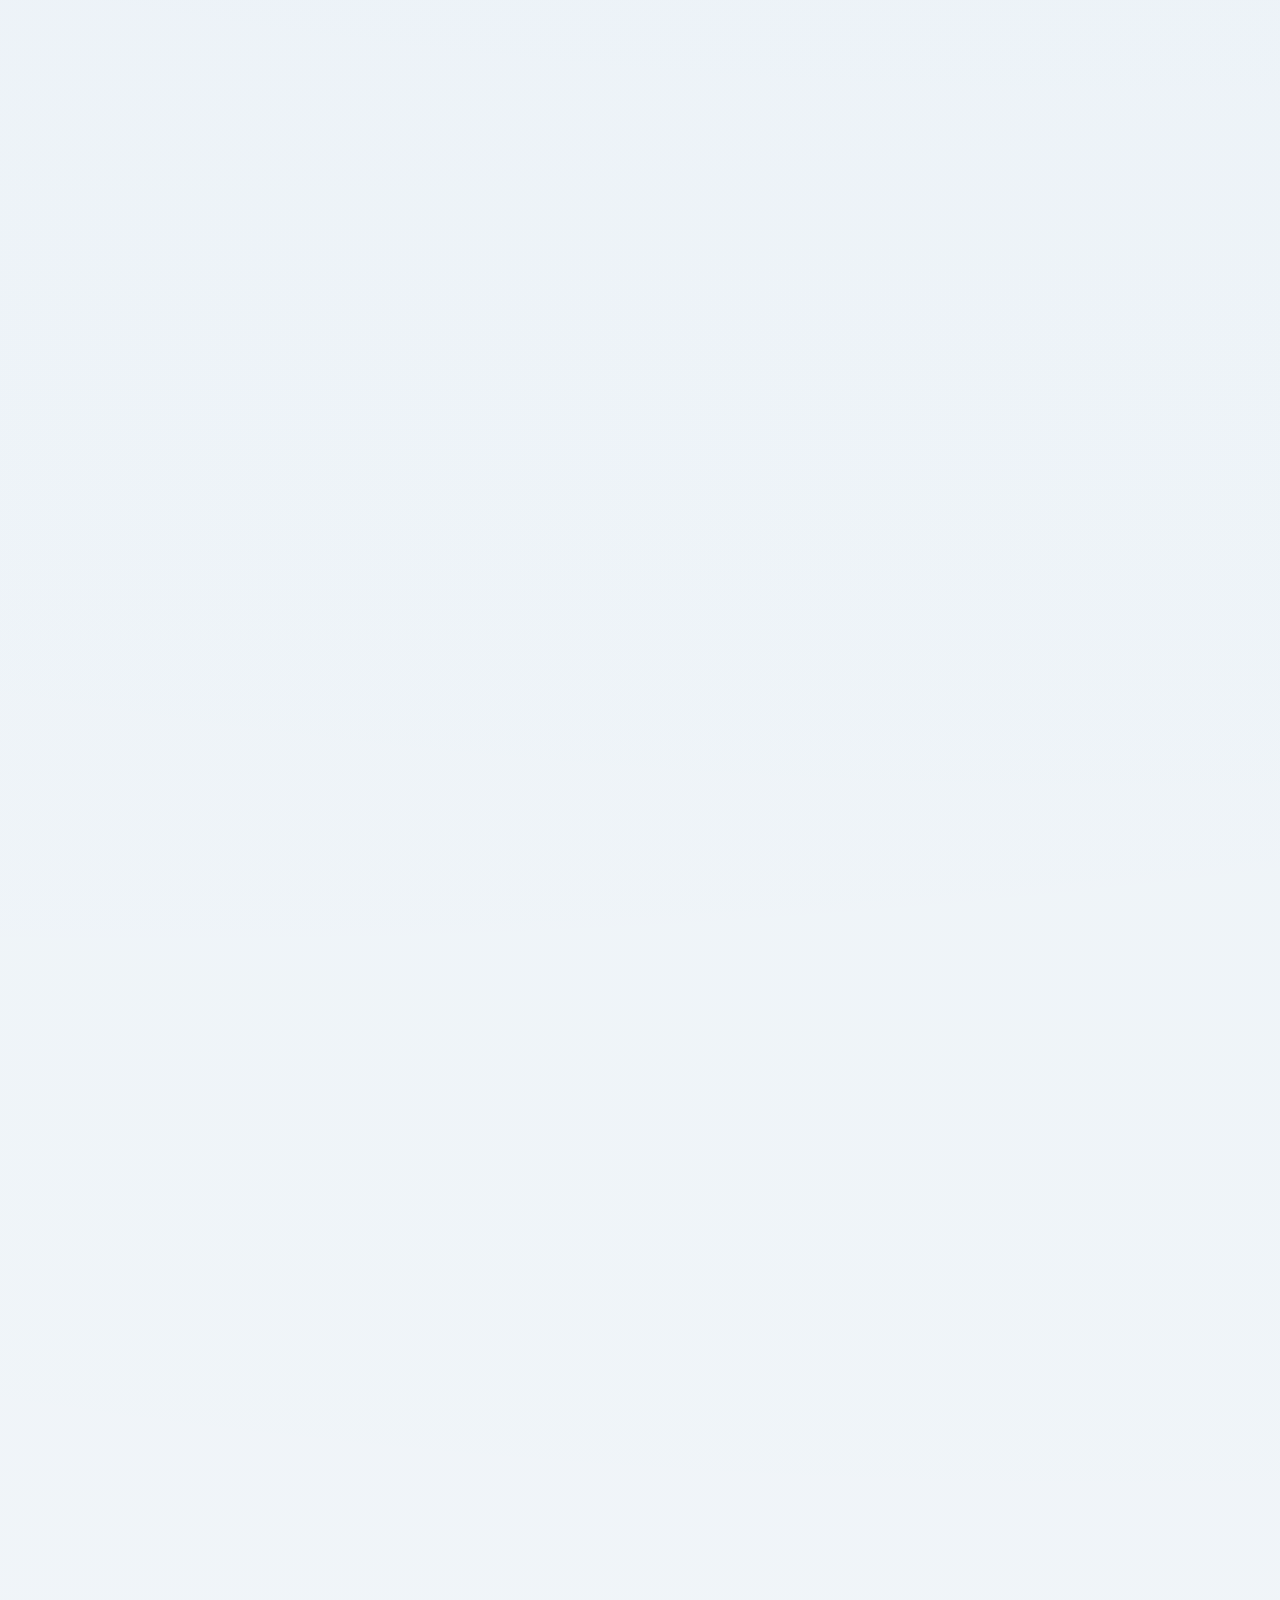
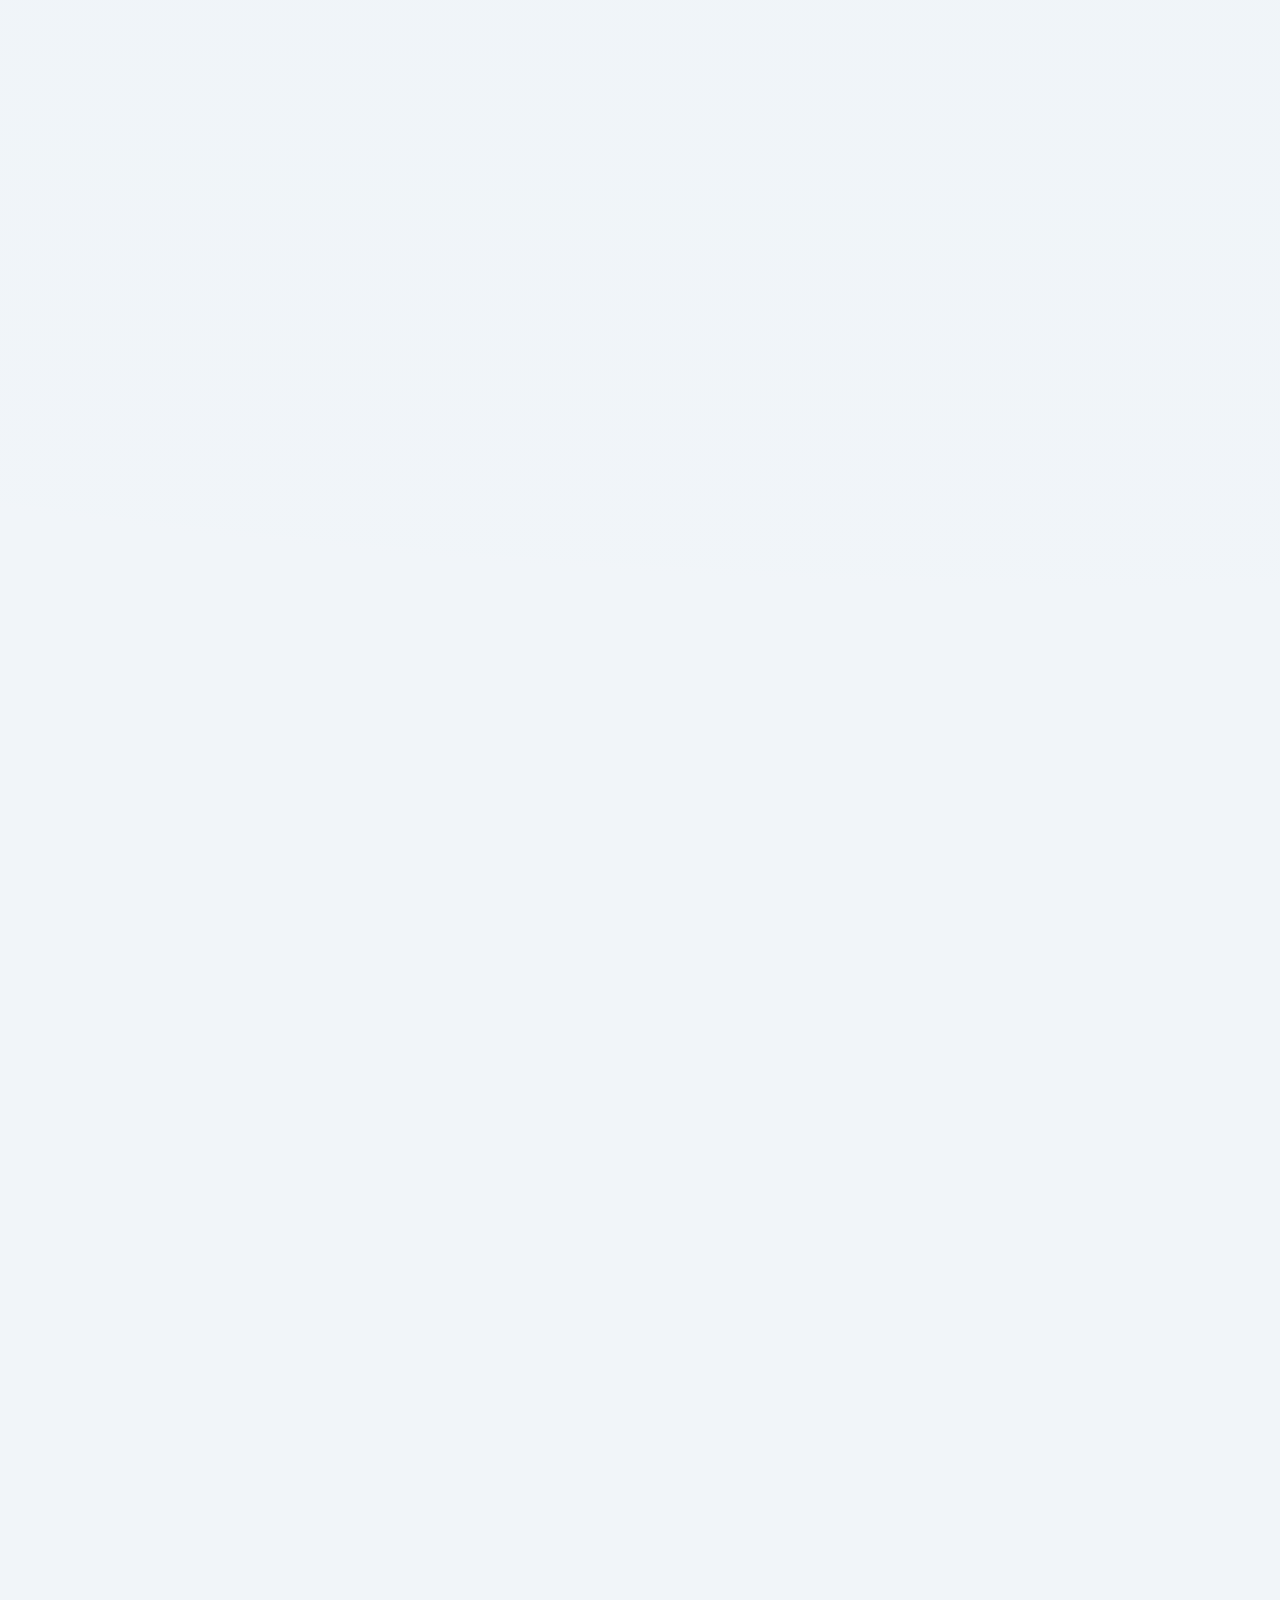
==== commit 5ddef0b5: "Build modern interactive calendar picker dialog and upgrade site-wide visual design" ====
--- a/index.html
+++ b/index.html
@@ -35,131 +35,170 @@
   *, *::before, *::after { box-sizing: border-box; margin: 0; padding: 0; }
 
   :root {
-    --ink:        #0b1f3a;
-    --ink-soft:   #152c4a;
-    --violet:     #6d4ff0;
-    --violet-deep:#4b2fd6;
-    --violet-light:#f3f0ff;
-    --teal:       #14b8a6;
-    --teal-deep:  #0d9888;
-    --sky:        #38bdf8;
-    --bg:         #eef2f8;
-    --surface:    #ffffff;
-    --surface-2:  #f8fafc;
-    --line:       #e2e8f0;
-    --line-soft:  #edf2f7;
-    --text:       #0f1b2d;
-    --text-soft:  #55637a;
-    --text-faint: #64748b;
-
-    --shadow-sm: 0 1px 2px rgba(11,31,58,.05), 0 1px 3px rgba(11,31,58,.04);
-    --shadow-md: 0 8px 24px rgba(11,31,58,.08);
-    --shadow-lg: 0 20px 50px rgba(11,31,58,.14);
-    --radius-sm: 8px;
-    --radius:    14px;
-    --radius-lg: 20px;
+    --ink:         #091931;
+    --ink-soft:    #132a4a;
+    --violet:      #6347f5;
+    --violet-deep: #4c2fe0;
+    --violet-light:#f3f1ff;
+    --violet-glow: rgba(99, 71, 245, 0.22);
+    --teal:        #0d9488;
+    --teal-deep:   #0f766e;
+    --teal-light:  #f0fdfa;
+    --emerald:     #10b981;
+    --sky:         #38bdf8;
+    --amber:       #f59e0b;
+    --rose:        #f43f5e;
+    --bg:          #f1f5f9;
+    --surface:     #ffffff;
+    --surface-2:   #f8fafc;
+    --surface-glass: rgba(255, 255, 255, 0.92);
+    --line:        #e2e8f0;
+    --line-soft:   #eef2f6;
+    --text:        #0f172a;
+    --text-soft:   #475569;
+    --text-faint:  #64748b;
+
+    --shadow-sm: 0 1px 3px rgba(9, 25, 49, 0.05), 0 1px 2px rgba(9, 25, 49, 0.03);
+    --shadow-md: 0 10px 30px -5px rgba(9, 25, 49, 0.08), 0 4px 12px -2px rgba(9, 25, 49, 0.04);
+    --shadow-lg: 0 22px 50px -12px rgba(9, 25, 49, 0.16), 0 8px 20px -6px rgba(9, 25, 49, 0.06);
+    --radius-sm: 10px;
+    --radius:    16px;
+    --radius-lg: 22px;
 
     --font: 'Inter', -apple-system, BlinkMacSystemFont, 'Segoe UI', Roboto, sans-serif;
     --font-display: 'Sora', var(--font);
+  }
+
+  html {
+    scroll-behavior: smooth;
   }
 
   body {
     font-family: var(--font);
     background-color: var(--bg);
+    background-image:
+      radial-gradient(circle at 12% 0%, rgba(99, 71, 245, 0.05), transparent 38%),
+      radial-gradient(circle at 88% 8%, rgba(20, 184, 166, 0.05), transparent 38%);
     color: var(--text);
-    line-height: 1.5;
+    line-height: 1.55;
     -webkit-font-smoothing: antialiased;
+    text-rendering: optimizeLegibility;
     min-height: 100vh;
     display: flex;
     flex-direction: column;
+  }
+
+  /* Modern Web Guidance: text-wrap balance for headings, pretty for body copy */
+  h1, h2, h3, h4 {
+    text-wrap: balance;
+  }
+  p, .event-desc, .subtitle {
+    text-wrap: pretty;
   }
 
   .skip-link {
     position: absolute;
-    top: -40px;
+    top: -50px;
     left: 20px;
     background: var(--violet);
     color: #fff;
-    padding: 8px 16px;
+    padding: 10px 18px;
     border-radius: var(--radius-sm);
     z-index: 100;
     text-decoration: none;
     font-weight: 600;
-    font-size: 13px;
+    font-size: 0.875rem;
     transition: top .2s ease;
-  }
-  .skip-link:focus { top: 20px; }
+    box-shadow: var(--shadow-md);
+  }
+  .skip-link:focus { top: 16px; outline: 3px solid #fff; }
 
   /* ================= NAVIGATION BAR ================= */
   .site-nav {
     position: relative;
-    z-index: 20;
-    background: rgba(11, 31, 58, 0.82);
-    backdrop-filter: blur(12px);
-    -webkit-backdrop-filter: blur(12px);
+    z-index: 30;
+    background: rgba(7, 19, 36, 0.86);
+    backdrop-filter: blur(16px) saturate(180%);
+    -webkit-backdrop-filter: blur(16px) saturate(180%);
     border-bottom: 1px solid rgba(255, 255, 255, 0.1);
   }
   .site-nav-inner {
     max-width: 1280px;
     margin: 0 auto;
-    padding: 14px 28px;
+    padding: 13px 28px;
     display: flex;
     justify-content: space-between;
     align-items: center;
     gap: 16px;
   }
   .nav-brand {
-    display: flex;
-    align-items: center;
-    gap: 10px;
+    display: inline-flex;
+    align-items: center;
+    gap: 11px;
     text-decoration: none;
     color: #ffffff;
     font-family: var(--font-display);
     font-weight: 700;
-    font-size: 18px;
-    letter-spacing: -0.3px;
-  }
+    font-size: 1.125rem;
+    letter-spacing: -0.02em;
+    transition: opacity .15s ease;
+  }
+  .nav-brand:hover { opacity: 0.92; }
   .nav-emoji {
-    font-size: 22px;
+    display: inline-flex;
+    align-items: center;
+    justify-content: center;
+    width: 34px;
+    height: 34px;
+    border-radius: 10px;
+    background: linear-gradient(135deg, rgba(16, 185, 129, 0.25), rgba(99, 71, 245, 0.35));
+    border: 1px solid rgba(255, 255, 255, 0.16);
+    font-size: 1.15rem;
     line-height: 1;
+    box-shadow: 0 2px 10px rgba(0, 0, 0, 0.2);
   }
   .nav-links {
-    display: flex;
-    align-items: center;
-    gap: 8px;
+    display: inline-flex;
+    align-items: center;
+    gap: 6px;
+    background: rgba(255, 255, 255, 0.06);
+    border: 1px solid rgba(255, 255, 255, 0.1);
+    padding: 4px;
+    border-radius: 999px;
   }
   .nav-link {
     display: inline-flex;
     align-items: center;
     gap: 6px;
-    padding: 8px 16px;
+    padding: 7px 16px;
     border-radius: 999px;
-    font-size: 13.5px;
+    font-size: 0.84375rem;
     font-weight: 600;
     color: #cbd5e1;
     text-decoration: none;
-    transition: all .2s ease;
+    transition: background-color .2s ease, color .2s ease, box-shadow .2s ease;
     border: 1px solid transparent;
   }
   .nav-link:hover {
     color: #ffffff;
-    background: rgba(255, 255, 255, 0.1);
+    background: rgba(255, 255, 255, 0.08);
   }
   .nav-link.active {
     color: #ffffff;
-    background: rgba(109, 79, 240, 0.45);
-    border-color: rgba(167, 150, 255, 0.5);
-    box-shadow: 0 0 16px rgba(109, 79, 240, 0.3);
+    background: linear-gradient(135deg, var(--violet) 0%, #4f46e5 100%);
+    border-color: rgba(196, 181, 253, 0.4);
+    box-shadow: 0 2px 12px rgba(99, 71, 245, 0.45);
   }
 
   /* ================= HERO HEADER ================= */
   .hero {
     position: relative;
+    overflow: hidden;
     background:
-      linear-gradient(180deg, rgba(11,31,58,.82) 0%, rgba(11,31,58,.94) 70%, var(--bg) 100%),
+      linear-gradient(180deg, rgba(7, 19, 36, 0.78) 0%, rgba(9, 25, 49, 0.92) 74%, var(--bg) 100%),
       url('./hero.webp') center/cover no-repeat;
     background-image:
-      linear-gradient(180deg, rgba(11,31,58,.82) 0%, rgba(11,31,58,.94) 70%, var(--bg) 100%),
+      linear-gradient(180deg, rgba(7, 19, 36, 0.78) 0%, rgba(9, 25, 49, 0.92) 74%, var(--bg) 100%),
       image-set(
         url('./hero.webp') type('image/webp') 1x,
         url('./hero.jpeg') type('image/jpeg') 1x
@@ -169,7 +208,7 @@
   @media (max-width: 768px) {
     .hero {
       background-image:
-        linear-gradient(180deg, rgba(11,31,58,.82) 0%, rgba(11,31,58,.94) 70%, var(--bg) 100%),
+        linear-gradient(180deg, rgba(7, 19, 36, 0.80) 0%, rgba(9, 25, 49, 0.94) 76%, var(--bg) 100%),
         url('./hero-mobile.webp');
     }
   }
@@ -177,35 +216,36 @@
     position: absolute;
     inset: 0;
     pointer-events: none;
-    background-image:
-      radial-gradient(2px 2px at 20% 30%, rgba(255,255,255,.5), transparent),
-      radial-gradient(2px 2px at 70% 18%, rgba(255,255,255,.35), transparent),
-      radial-gradient(1.5px 1.5px at 45% 12%, rgba(255,255,255,.4), transparent);
-    background-repeat: no-repeat;
-    opacity: .6;
+    background:
+      radial-gradient(650px circle at 18% 22%, rgba(99, 71, 245, 0.28), transparent 60%),
+      radial-gradient(550px circle at 82% 28%, rgba(20, 184, 166, 0.22), transparent 60%);
+    opacity: .95;
   }
   .hero-inner {
     position: relative;
     z-index: 2;
     max-width: 1280px;
     margin: 0 auto;
-    padding: 50px 28px 85px;
+    padding: 52px 28px 92px;
   }
 
   .pill {
     display: inline-flex;
     align-items: center;
     gap: 9px;
-    font-size: 13px;
+    font-size: 0.8125rem;
     font-weight: 600;
-    letter-spacing: .2px;
-    color: #d6ccff;
-    background: rgba(109,79,240,.24);
-    border: 1px solid rgba(167,150,255,.4);
+    letter-spacing: 0.015em;
+    color: #e0e7ff;
+    background: rgba(99, 71, 245, 0.28);
+    border: 1px solid rgba(165, 180, 252, 0.42);
     padding: 7px 16px;
     border-radius: 999px;
     margin-bottom: 20px;
-    backdrop-filter: blur(8px);
+    backdrop-filter: blur(10px);
+    -webkit-backdrop-filter: blur(10px);
+    box-shadow: 0 4px 16px rgba(0, 0, 0, 0.18);
+    text-wrap: nowrap;
   }
   .pill .count {
     color: #fff;
@@ -215,56 +255,70 @@
   .pill-dot {
     width: 8px; height: 8px; border-radius: 50%;
     background: #34d399;
-    box-shadow: 0 0 0 3px rgba(52,211,153,.3);
+    box-shadow: 0 0 0 3px rgba(52,211,153,.32);
   }
 
   .hero h1 {
     font-family: var(--font-display);
-    font-size: 48px;
+    font-size: clamp(2.15rem, 1.35rem + 3.2vw, 3.5rem);
     font-weight: 800;
-    letter-spacing: -1.2px;
+    letter-spacing: -0.03em;
     line-height: 1.08;
     margin-bottom: 16px;
     max-width: 22ch;
     color: #ffffff;
-    text-shadow: 0 2px 10px rgba(0,0,0,.4);
+    text-shadow: 0 4px 18px rgba(0,0,0,.45);
   }
   .hero h1 .accent {
-    background: linear-gradient(90deg, #9d8eff 0%, #4fd1ff 100%);
+    background: linear-gradient(95deg, #a78bfa 0%, #38bdf8 52%, #34d399 100%);
     -webkit-background-clip: text;
     background-clip: text;
     color: transparent;
   }
   .hero .subtitle {
-    font-size: 18px;
+    font-size: clamp(1rem, 0.92rem + 0.35vw, 1.15rem);
     font-weight: 400;
-    color: #cbd5e1;
-    max-width: 660px;
-    line-height: 1.55;
-    text-shadow: 0 1px 4px rgba(0,0,0,.5);
+    color: #dbeafe;
+    max-width: 64ch;
+    line-height: 1.6;
+    text-shadow: 0 1px 6px rgba(0,0,0,.5);
+    opacity: 0.94;
   }
 
   .hero-stats {
-    display: flex;
-    gap: 36px;
+    display: grid;
+    grid-template-columns: repeat(auto-fit, minmax(150px, 195px));
+    gap: 14px;
     margin-top: 32px;
-    flex-wrap: wrap;
-  }
-  .hero-stat { display: flex; flex-direction: column; }
+    max-width: 840px;
+  }
+  .hero-stat {
+    display: flex;
+    flex-direction: column;
+    padding: 14px 18px;
+    border-radius: 14px;
+    background: rgba(15, 23, 42, 0.52);
+    border: 1px solid rgba(255, 255, 255, 0.14);
+    backdrop-filter: blur(12px);
+    -webkit-backdrop-filter: blur(12px);
+    box-shadow: 0 8px 20px rgba(0, 0, 0, 0.18);
+  }
   .hero-stat .num {
     font-family: var(--font-display);
-    font-size: 26px;
+    font-size: 1.65rem;
     font-weight: 800;
     color: #fff;
-    letter-spacing: -.6px;
+    letter-spacing: -0.025em;
+    line-height: 1.15;
+    font-variant-numeric: tabular-nums;
   }
   .hero-stat .lbl {
-    font-size: 12px;
-    color: #94a3b8;
+    font-size: 0.72rem;
+    color: #cbd5e1;
     font-weight: 600;
     text-transform: uppercase;
-    letter-spacing: .6px;
-    margin-top: 2px;
+    letter-spacing: 0.06em;
+    margin-top: 4px;
   }
 
   /* ================= FILTER SECTION ================= */
@@ -272,18 +326,22 @@
     position: sticky;
     z-index: 40;
     top: 0;
-    background: linear-gradient(180deg, var(--bg) 85%, rgba(238,242,248,0));
-    padding: 18px 28px 22px;
-    margin-top: -36px;
+    background: linear-gradient(180deg, rgba(241, 245, 249, 0.92) 78%, rgba(241, 245, 249, 0));
+    backdrop-filter: blur(8px);
+    -webkit-backdrop-filter: blur(8px);
+    padding: 14px 28px 18px;
+    margin-top: -44px;
   }
   .filter-inner {
     max-width: 1280px;
     margin: 0 auto;
-    background: var(--surface);
-    border: 1px solid var(--line);
-    border-radius: var(--radius);
-    padding: 16px 20px;
-    box-shadow: var(--shadow-md);
+    background: var(--surface-glass);
+    backdrop-filter: blur(16px);
+    -webkit-backdrop-filter: blur(16px);
+    border: 1px solid rgba(203, 213, 225, 0.85);
+    border-radius: var(--radius-lg);
+    padding: 18px 22px;
+    box-shadow: var(--shadow-lg);
     display: flex;
     flex-direction: column;
     gap: 14px;
@@ -291,33 +349,36 @@
 
   .filter-controls-row {
     display: flex;
-    gap: 12px;
+    gap: 10px;
     flex-wrap: wrap;
     align-items: center;
   }
 
   .search-box {
     position: relative;
-    flex: 1 1 300px;
-    min-width: 240px;
+    flex: 1 1 280px;
+    min-width: 220px;
   }
   .search-box input {
     width: 100%;
     height: 44px;
-    padding: 0 40px 0 42px;
+    padding: 0 38px 0 42px;
     background: var(--surface-2);
-    border: 1px solid var(--line);
-    border-radius: var(--radius-sm);
+    border: 1.5px solid var(--line);
+    border-radius: 12px;
     font-family: var(--font);
-    font-size: 14.5px;
+    font-size: 0.90625rem;
+    font-weight: 500;
     color: var(--text);
     outline: none;
-    transition: all .2s ease;
-  }
+    transition: border-color .2s ease, box-shadow .2s ease, background-color .2s ease;
+  }
+  .search-box input::placeholder { color: var(--text-faint); font-weight: 400; }
+  .search-box input:hover { border-color: #cbd5e1; }
   .search-box input:focus {
     background: #fff;
     border-color: var(--violet);
-    box-shadow: 0 0 0 3px rgba(109,79,240,.15);
+    box-shadow: 0 0 0 4px rgba(99, 71, 245, 0.15);
   }
   .search-box .icon {
     position: absolute;
@@ -326,53 +387,61 @@
     transform: translateY(-50%);
     color: var(--text-faint);
     pointer-events: none;
-    font-size: 16px;
+    display: inline-flex;
+    align-items: center;
   }
   .search-box .clear-btn {
     position: absolute;
-    right: 12px;
+    right: 10px;
     top: 50%;
     transform: translateY(-50%);
-    background: none;
+    background: var(--line-soft);
     border: none;
-    color: var(--text-faint);
+    color: var(--text-soft);
     cursor: pointer;
-    font-size: 16px;
-    padding: 4px;
+    font-size: 12px;
+    font-weight: 700;
+    width: 24px;
+    height: 24px;
+    border-radius: 50%;
     display: none;
-  }
-  .search-box .clear-btn:hover { color: var(--text); }
+    align-items: center;
+    justify-content: center;
+    transition: background-color .15s ease, color .15s ease;
+  }
+  .search-box .clear-btn:hover { background: var(--line); color: var(--text); }
 
   .select-box {
     position: relative;
-    flex: 0 1 210px;
-    min-width: 170px;
+    flex: 0 1 195px;
+    min-width: 158px;
   }
   .select-box select {
     width: 100%;
     height: 44px;
     padding: 0 32px 0 14px;
     background: var(--surface-2);
-    border: 1px solid var(--line);
-    border-radius: var(--radius-sm);
+    border: 1.5px solid var(--line);
+    border-radius: 12px;
     font-family: var(--font);
-    font-size: 14px;
+    font-size: 0.875rem;
     font-weight: 500;
     color: var(--text);
     outline: none;
     appearance: none;
     cursor: pointer;
-    transition: all .2s ease;
-  }
+    transition: border-color .2s ease, box-shadow .2s ease, background-color .2s ease;
+  }
+  .select-box select:hover { border-color: #cbd5e1; background: #fff; }
   .select-box select:focus {
     background: #fff;
     border-color: var(--violet);
-    box-shadow: 0 0 0 3px rgba(109,79,240,.15);
+    box-shadow: 0 0 0 4px rgba(99, 71, 245, 0.15);
   }
   .select-box::after {
     content: '▾';
     position: absolute;
-    right: 14px;
+    right: 13px;
     top: 50%;
     transform: translateY(-50%);
     font-size: 12px;
@@ -380,18 +449,106 @@
     pointer-events: none;
   }
 
+  /* Custom Date Trigger Box in Filter Controls Row */
+  .select-box.date-box {
+    flex: 0 1 190px;
+    min-width: 162px;
+  }
+  .select-box.date-box::after {
+    display: none !important;
+  }
+  .date-trigger-wrap {
+    position: relative;
+    width: 100%;
+    height: 44px;
+    display: flex;
+    align-items: center;
+  }
+  .date-trigger-btn {
+    width: 100%;
+    height: 44px;
+    padding: 0 32px 0 13px;
+    background: var(--surface-2);
+    border: 1.5px solid var(--line);
+    border-radius: 12px;
+    font-family: var(--font);
+    font-size: 0.875rem;
+    font-weight: 600;
+    color: var(--text);
+    display: inline-flex;
+    align-items: center;
+    gap: 8px;
+    cursor: pointer;
+    text-align: left;
+    transition: border-color .2s ease, box-shadow .2s ease, background-color .2s ease, color .2s ease;
+    white-space: nowrap;
+    overflow: hidden;
+  }
+  .date-trigger-btn:hover {
+    background: #fff;
+    border-color: #cbd5e1;
+  }
+  .date-trigger-btn:focus-visible {
+    outline: none;
+    border-color: var(--violet);
+    box-shadow: 0 0 0 4px rgba(99, 71, 245, 0.15);
+  }
+  .date-trigger-btn.has-value {
+    background: var(--violet-light);
+    border-color: var(--violet);
+    color: var(--violet-deep);
+  }
+  .date-trigger-btn svg {
+    flex-shrink: 0;
+    color: var(--violet);
+  }
+  .date-trigger-btn .date-trigger-chevron {
+    margin-left: auto;
+    font-size: 11px;
+    color: var(--text-faint);
+  }
+  .date-trigger-btn.has-value .date-trigger-chevron {
+    display: none;
+  }
+  .date-trigger-clear-btn {
+    position: absolute;
+    right: 8px;
+    top: 50%;
+    transform: translateY(-50%);
+    background: rgba(99, 71, 245, 0.14);
+    border: none;
+    color: var(--violet-deep);
+    cursor: pointer;
+    font-size: 11px;
+    font-weight: 800;
+    width: 22px;
+    height: 22px;
+    border-radius: 50%;
+    display: none;
+    align-items: center;
+    justify-content: center;
+    padding: 0;
+    line-height: 1;
+    transition: background-color .15s ease, color .15s ease;
+    z-index: 2;
+  }
+  .date-trigger-clear-btn:hover {
+    background: var(--violet);
+    color: #fff;
+  }
+
   .btn-reset {
     height: 44px;
-    padding: 0 16px;
+    padding: 0 15px;
     background: var(--surface-2);
-    border: 1px solid var(--line);
-    border-radius: var(--radius-sm);
+    border: 1.5px solid var(--line);
+    border-radius: 12px;
     font-family: var(--font);
-    font-size: 13.5px;
+    font-size: 0.84375rem;
     font-weight: 600;
     color: var(--text-soft);
     cursor: pointer;
-    transition: all .2s ease;
+    transition: background-color .2s ease, color .2s ease, border-color .2s ease;
     white-space: nowrap;
   }
   .btn-reset:hover {
@@ -404,181 +561,462 @@
   .time-pills-row {
     display: flex;
     align-items: center;
-    gap: 8px;
+    gap: 7px;
     overflow-x: auto;
     padding-bottom: 2px;
-  }
+    scrollbar-width: none;
+  }
+  .time-pills-row::-webkit-scrollbar { display: none; }
   .time-pills-label {
-    font-size: 12px;
+    font-size: 0.72rem;
     font-weight: 700;
     text-transform: uppercase;
-    letter-spacing: .5px;
+    letter-spacing: 0.06em;
     color: var(--text-faint);
     margin-right: 4px;
     white-space: nowrap;
   }
   .time-pill {
-    padding: 6px 14px;
+    display: inline-flex;
+    align-items: center;
+    gap: 6px;
+    padding: 7px 14px;
     border-radius: 999px;
-    border: 1px solid var(--line);
-    background: var(--surface-2);
-    font-size: 13px;
+    border: 1.5px solid var(--line);
+    background: var(--surface);
+    font-family: var(--font);
+    font-size: 0.8125rem;
     font-weight: 600;
     color: var(--text-soft);
     cursor: pointer;
-    transition: all .2s ease;
+    transition: background-color .18s ease, border-color .18s ease, color .18s ease, box-shadow .18s ease, transform .18s ease;
     white-space: nowrap;
+    flex-shrink: 0;
   }
   .time-pill:hover {
+    background: #fff;
+    border-color: #94a3b8;
+    color: var(--text);
+  }
+  .time-pill.active {
+    background: linear-gradient(135deg, var(--violet) 0%, var(--violet-deep) 100%);
+    border-color: var(--violet);
+    color: #ffffff;
+    box-shadow: 0 4px 12px rgba(99, 71, 245, 0.32);
+  }
+
+  /* Modern Interactive Date Picker Pill in Timeframe Row */
+  .time-pill.date-picker-pill {
+    position: relative;
+    background: linear-gradient(180deg, #ffffff 0%, #f5f3ff 100%);
+    border-color: #c4b5fd;
+    color: var(--violet-deep);
+    font-weight: 700;
+    padding-right: 13px;
+  }
+  .time-pill.date-picker-pill:hover {
+    background: #ede9fe;
+    border-color: var(--violet);
+    color: var(--violet-deep);
+    box-shadow: 0 3px 10px rgba(99, 71, 245, 0.16);
+  }
+  .time-pill.date-picker-pill svg {
+    flex-shrink: 0;
+    color: currentColor;
+  }
+  .time-pill.date-picker-pill .date-pill-chevron {
+    font-size: 10px;
+    opacity: 0.75;
+    margin-left: 1px;
+  }
+  .time-pill.date-picker-pill.active {
+    background: linear-gradient(135deg, var(--violet) 0%, var(--violet-deep) 100%);
+    border-color: var(--violet);
+    color: #ffffff;
+    box-shadow: 0 4px 14px rgba(99, 71, 245, 0.36);
+  }
+  .time-pill.date-picker-pill.active .date-pill-chevron {
+    display: none;
+  }
+  .time-pill.date-picker-pill .date-pill-clear-btn {
+    display: none;
+    align-items: center;
+    justify-content: center;
+    width: 18px;
+    height: 18px;
+    margin-left: 3px;
+    border-radius: 50%;
+    background: rgba(255, 255, 255, 0.24);
+    color: #ffffff;
+    font-size: 11px;
+    font-weight: 800;
+    line-height: 1;
+    cursor: pointer;
+    transition: background-color .15s ease;
+  }
+  .time-pill.date-picker-pill .date-pill-clear-btn:hover {
+    background: rgba(255, 255, 255, 0.42);
+  }
+  .time-pill.date-picker-pill.active .date-pill-clear-btn {
+    display: inline-flex;
+  }
+
+  /* ================= MODERN CUSTOM CALENDAR DIALOG ================= */
+  dialog#calendar-picker-dialog {
+    margin: auto;
+    padding: 0;
+    border: 1px solid rgba(203, 213, 225, 0.9);
+    border-radius: 22px;
+    background: var(--surface);
+    color: var(--text);
+    box-shadow: 0 28px 70px -12px rgba(9, 25, 49, 0.32), 0 0 0 1px rgba(99, 71, 245, 0.08);
+    max-width: 440px;
+    width: calc(100vw - 28px);
+    overflow: hidden;
+  }
+  dialog#calendar-picker-dialog:modal {
+    overscroll-behavior: contain;
+  }
+  dialog#calendar-picker-dialog::backdrop {
+    background: rgba(9, 25, 49, 0.55);
+    backdrop-filter: blur(6px);
+    -webkit-backdrop-filter: blur(6px);
+    overflow: hidden;
+    overscroll-behavior: contain;
+  }
+  @media (prefers-reduced-motion: no-preference) {
+    dialog#calendar-picker-dialog[open] {
+      animation: calDialogIn .2s cubic-bezier(0.16, 1, 0.3, 1);
+    }
+  }
+  @keyframes calDialogIn {
+    from { opacity: 0; transform: translateY(10px) scale(0.97); }
+    to   { opacity: 1; transform: translateY(0) scale(1); }
+  }
+
+  .cal-dialog-card {
+    display: flex;
+    flex-direction: column;
+  }
+  .cal-dialog-header {
+    display: flex;
+    justify-content: space-between;
+    align-items: flex-start;
+    gap: 12px;
+    padding: 18px 20px 14px;
+    background: linear-gradient(180deg, #f8fafc 0%, #ffffff 100%);
+    border-bottom: 1px solid var(--line-soft);
+  }
+  .cal-dialog-title-wrap h3 {
+    font-family: var(--font-display);
+    font-size: 1.125rem;
+    font-weight: 800;
+    color: var(--ink);
+    letter-spacing: -0.02em;
+    display: flex;
+    align-items: center;
+    gap: 8px;
+  }
+  .cal-dialog-title-wrap p {
+    font-size: 0.78rem;
+    color: var(--text-faint);
+    margin-top: 2px;
+  }
+  .cal-close-btn {
+    width: 32px;
+    height: 32px;
+    border-radius: 50%;
+    border: 1px solid var(--line);
+    background: var(--surface);
+    color: var(--text-soft);
+    font-size: 14px;
+    font-weight: 700;
+    cursor: pointer;
+    display: inline-flex;
+    align-items: center;
+    justify-content: center;
+    flex-shrink: 0;
+    transition: background-color .15s ease, color .15s ease, border-color .15s ease;
+  }
+  .cal-close-btn:hover {
+    background: var(--surface-2);
+    color: var(--text);
+    border-color: #cbd5e1;
+  }
+
+  /* Quick Presets Strip inside Dialog */
+  .cal-presets-bar {
+    display: flex;
+    gap: 6px;
+    padding: 10px 20px;
+    background: var(--surface-2);
+    border-bottom: 1px solid var(--line-soft);
+    overflow-x: auto;
+    scrollbar-width: none;
+  }
+  .cal-presets-bar::-webkit-scrollbar { display: none; }
+  .cal-preset-btn {
+    padding: 5px 11px;
+    border-radius: 999px;
+    border: 1px solid var(--line);
+    background: var(--surface);
+    color: var(--text-soft);
+    font-family: var(--font);
+    font-size: 0.75rem;
+    font-weight: 600;
+    cursor: pointer;
+    white-space: nowrap;
+    transition: all .15s ease;
+  }
+  .cal-preset-btn:hover {
+    border-color: var(--violet);
+    color: var(--violet-deep);
+    background: var(--violet-light);
+  }
+  .cal-preset-btn.is-active {
+    background: var(--violet);
+    border-color: var(--violet);
+    color: #fff;
+  }
+
+  /* Month / Year Navigator */
+  .cal-month-bar {
+    display: flex;
+    align-items: center;
+    justify-content: space-between;
+    padding: 14px 20px 10px;
+    gap: 8px;
+  }
+  .cal-month-title-group {
+    display: flex;
+    align-items: center;
+    gap: 8px;
+  }
+  .cal-month-title {
+    font-family: var(--font-display);
+    font-size: 1.02rem;
+    font-weight: 800;
+    color: var(--ink);
+    letter-spacing: -0.015em;
+  }
+  .cal-month-badge {
+    font-size: 0.7rem;
+    font-weight: 700;
+    color: var(--teal-deep);
+    background: var(--teal-light);
+    border: 1px solid #99f6e4;
+    padding: 2px 8px;
+    border-radius: 999px;
+    font-variant-numeric: tabular-nums;
+  }
+  .cal-nav-controls {
+    display: flex;
+    align-items: center;
+    gap: 6px;
+  }
+  .cal-today-jump-btn {
+    padding: 5px 10px;
+    border-radius: 8px;
+    border: 1px solid var(--line);
+    background: var(--surface-2);
+    color: var(--text-soft);
+    font-family: var(--font);
+    font-size: 0.75rem;
+    font-weight: 600;
+    cursor: pointer;
+    transition: all .15s ease;
+  }
+  .cal-today-jump-btn:hover {
     background: #fff;
     border-color: #cbd5e1;
     color: var(--text);
   }
-  .time-pill.active {
-    background: var(--violet);
-    border-color: var(--violet);
-    color: #ffffff;
-    box-shadow: 0 2px 8px rgba(109,79,240,.3);
-  }
-
-  /* Specific Date Box in Filter Dropdowns Group */
-  .select-box.date-box {
-    position: relative;
-    flex: 0 1 185px;
-    min-width: 155px;
-  }
-  .select-box.date-box::after {
-    display: none !important;
-  }
-  .date-input-wrap {
-    position: relative;
-    width: 100%;
-    height: 44px;
-    display: flex;
-    align-items: center;
-  }
-  .date-input-wrap .date-icon {
-    position: absolute;
-    left: 12px;
-    top: 50%;
-    transform: translateY(-50%);
-    font-size: 14px;
-    pointer-events: none;
-    z-index: 1;
-    line-height: 1;
-  }
-  .date-input-wrap input[type="date"] {
-    width: 100%;
-    height: 44px;
-    padding: 0 30px 0 34px;
+  .cal-nav-btn {
+    width: 32px;
+    height: 32px;
+    border-radius: 9px;
+    border: 1px solid var(--line);
     background: var(--surface-2);
-    border: 1px solid var(--line);
-    border-radius: var(--radius-sm);
-    font-family: var(--font);
-    font-size: 13px;
-    font-weight: 500;
     color: var(--text);
-    outline: none;
-    cursor: pointer;
-    transition: all .2s ease;
-    accent-color: var(--violet);
-    color-scheme: light;
-    box-sizing: border-box;
-  }
-  .date-input-wrap input[type="date"]:focus {
-    background: #fff;
-    border-color: var(--violet);
-    box-shadow: 0 0 0 3px rgba(109,79,240,.15);
-  }
-  .date-input-wrap input[type="date"].has-value {
-    background: #f5f3ff;
-    border-color: var(--violet);
-    color: var(--violet-deep);
-    font-weight: 600;
-  }
-  .date-input-wrap .date-clear-btn {
-    position: absolute;
-    right: 8px;
-    top: 50%;
-    transform: translateY(-50%);
-    background: none;
-    border: none;
-    color: var(--text-faint);
-    cursor: pointer;
-    font-size: 13px;
-    font-weight: 700;
-    width: 22px;
-    height: 22px;
-    border-radius: 50%;
-    display: none;
-    align-items: center;
-    justify-content: center;
-    padding: 0;
-    line-height: 1;
-    transition: all .15s ease;
-    z-index: 2;
-  }
-  .date-input-wrap .date-clear-btn:hover {
-    color: var(--text);
-    background: var(--line);
-  }
-
-  /* Date Picker Pill in Timeframe Row */
-  .time-pill.date-picker-pill {
-    position: relative;
-    display: inline-flex;
-    align-items: center;
-    gap: 6px;
-    cursor: pointer;
-    flex-shrink: 0;
-    user-select: none;
-    -webkit-user-select: none;
-  }
-  .time-pill.date-picker-pill .pill-date-input {
-    position: absolute;
-    inset: 0;
-    width: 100%;
-    height: 100%;
-    opacity: 0;
-    cursor: pointer;
-    z-index: 1;
-    border: none;
-    background: transparent;
-    padding: 0;
-    margin: 0;
-    appearance: none;
-    -webkit-appearance: none;
-    color-scheme: light;
-  }
-  .time-pill.date-picker-pill .date-pill-clear-btn {
-    position: relative;
-    z-index: 2;
-    background: none;
-    border: none;
-    color: inherit;
-    font-size: 12px;
+    font-size: 16px;
     font-weight: 700;
     cursor: pointer;
-    padding: 2px 4px;
-    margin-left: 2px;
+    display: inline-flex;
+    align-items: center;
+    justify-content: center;
+    transition: all .15s ease;
+  }
+  .cal-nav-btn:hover {
+    background: var(--violet-light);
+    border-color: #c4b5fd;
+    color: var(--violet-deep);
+  }
+
+  /* 7-Column Calendar Grid */
+  .cal-grid-wrap {
+    padding: 4px 18px 16px;
+  }
+  .cal-weekdays {
+    display: grid;
+    grid-template-columns: repeat(7, 1fr);
+    text-align: center;
+    margin-bottom: 6px;
+  }
+  .cal-weekdays span {
+    font-size: 0.7rem;
+    font-weight: 700;
+    text-transform: uppercase;
+    letter-spacing: 0.05em;
+    color: var(--text-faint);
+    padding: 4px 0;
+  }
+  .cal-days-grid {
+    display: grid;
+    grid-template-columns: repeat(7, 1fr);
+    gap: 5px;
+  }
+  .cal-day-cell {
+    position: relative;
+    height: 48px;
+    border-radius: 11px;
+    border: 1px solid transparent;
+    background: transparent;
+    font-family: var(--font);
+    display: flex;
+    flex-direction: column;
+    align-items: center;
+    justify-content: center;
+    gap: 2px;
+    cursor: pointer;
+    padding: 3px 2px;
+    transition: background-color .14s ease, border-color .14s ease, transform .14s ease, box-shadow .14s ease;
+    color: var(--text);
+    font-variant-numeric: tabular-nums;
+  }
+  .cal-day-cell:hover {
+    background: var(--violet-light);
+    border-color: #ddd6fe;
+    transform: translateY(-1px);
+  }
+  .cal-day-cell:focus-visible {
+    outline: none;
+    border-color: var(--violet);
+    box-shadow: 0 0 0 3px rgba(99, 71, 245, 0.22);
+  }
+  .cal-day-num {
+    font-size: 0.85rem;
+    font-weight: 700;
+    line-height: 1.1;
+  }
+  .cal-day-count {
+    font-size: 0.625rem;
+    font-weight: 700;
+    line-height: 1;
+    padding: 2px 5px;
     border-radius: 999px;
-    line-height: 1;
+    background: #eef2ff;
+    color: var(--violet-deep);
+    min-width: 18px;
+    text-align: center;
+  }
+  .cal-day-cell.has-many-events .cal-day-count {
+    background: #ccfbf1;
+    color: #0f766e;
+  }
+  .cal-day-cell.no-events {
+    color: #94a3b8;
+  }
+  .cal-day-cell.no-events .cal-day-num {
+    font-weight: 500;
+  }
+  .cal-day-cell.no-events .cal-day-count {
+    visibility: hidden;
+  }
+  .cal-day-cell.is-outside {
+    opacity: 0.38;
+  }
+  .cal-day-cell.is-today {
+    border-color: var(--emerald);
+    background: #ecfdf5;
+  }
+  .cal-day-cell.is-today .cal-day-num {
+    color: #047857;
+    font-weight: 800;
+  }
+  .cal-day-cell.is-selected {
+    background: linear-gradient(135deg, var(--violet) 0%, var(--violet-deep) 100%) !important;
+    border-color: var(--violet-deep) !important;
+    color: #ffffff !important;
+    box-shadow: 0 4px 12px rgba(99, 71, 245, 0.35);
+    opacity: 1 !important;
+  }
+  .cal-day-cell.is-selected .cal-day-num {
+    color: #ffffff !important;
+    font-weight: 800;
+  }
+  .cal-day-cell.is-selected .cal-day-count {
+    background: rgba(255, 255, 255, 0.24) !important;
+    color: #ffffff !important;
+  }
+
+  /* Dialog Footer */
+  .cal-dialog-footer {
+    display: flex;
+    align-items: center;
+    justify-content: space-between;
+    gap: 10px;
+    padding: 12px 20px;
+    background: var(--surface-2);
+    border-top: 1px solid var(--line);
+    font-size: 0.78rem;
+    color: var(--text-soft);
+  }
+  .cal-footer-status {
+    font-weight: 600;
+    color: var(--text-soft);
+    overflow: hidden;
+    text-overflow: ellipsis;
+    white-space: nowrap;
+  }
+  .cal-footer-status strong {
+    color: var(--ink);
+  }
+  .cal-footer-actions {
+    display: flex;
+    align-items: center;
+    gap: 8px;
+    flex-shrink: 0;
+  }
+  .cal-clear-btn {
+    padding: 6px 12px;
+    border-radius: 8px;
+    border: 1px solid #fecdd3;
+    background: #fff1f2;
+    color: #e11d48;
+    font-family: var(--font);
+    font-size: 0.76rem;
+    font-weight: 700;
+    cursor: pointer;
     display: none;
-    opacity: 0.85;
-    transition: opacity .15s ease;
-  }
-  .time-pill.date-picker-pill .date-pill-clear-btn:hover {
-    opacity: 1;
-    background: rgba(255, 255, 255, 0.25);
-  }
-  .time-pill.date-picker-pill.active {
-    background: var(--violet);
-    border-color: var(--violet);
-    color: #ffffff;
-    box-shadow: 0 2px 8px rgba(109,79,240,.3);
-  }
-  .time-pill.date-picker-pill.active .date-pill-clear-btn {
-    display: inline-flex;
+    transition: background-color .15s ease;
+  }
+  .cal-clear-btn:hover {
+    background: #ffe4e6;
+  }
+  .cal-done-btn {
+    padding: 6px 14px;
+    border-radius: 8px;
+    border: none;
+    background: var(--ink);
+    color: #fff;
+    font-family: var(--font);
+    font-size: 0.76rem;
+    font-weight: 700;
+    cursor: pointer;
+    transition: background-color .15s ease;
+  }
+  .cal-done-btn:hover {
+    background: var(--ink-soft);
   }
 
   /* Filter Status Line */
@@ -586,10 +1024,11 @@
     display: flex;
     justify-content: space-between;
     align-items: center;
-    padding: 4px 4px 0;
-    font-size: 13.5px;
+    padding: 6px 4px 0;
+    font-size: 0.84375rem;
     color: var(--text-soft);
     border-top: 1px solid var(--line-soft);
+    font-variant-numeric: tabular-nums;
   }
   .status-count strong {
     color: var(--text);
@@ -702,13 +1141,13 @@
     max-width: 1280px;
     width: 100%;
     margin: 0 auto;
-    padding: 10px 28px 70px;
+    padding: 12px 28px 80px;
   }
 
   .agenda-container {
     display: flex;
     flex-direction: column;
-    gap: 32px;
+    gap: 36px;
   }
 
   /* Day Section Group */
@@ -717,45 +1156,102 @@
     contain-intrinsic-size: auto 240px;
     display: flex;
     flex-direction: column;
+    gap: 16px;
+  }
+
+  .agenda-events-list {
+    display: flex;
+    flex-direction: column;
     gap: 14px;
   }
 
   .agenda-day-header {
     display: flex;
-    align-items: baseline;
-    gap: 12px;
-    padding: 10px 4px;
-    border-bottom: 2px solid var(--line);
+    align-items: center;
+    gap: 14px;
+    padding: 12px 16px;
+    background: rgba(255, 255, 255, 0.85);
+    backdrop-filter: blur(10px);
+    -webkit-backdrop-filter: blur(10px);
+    border: 1px solid rgba(203, 213, 225, 0.85);
+    border-radius: 16px;
+    box-shadow: var(--shadow-sm);
+  }
+  .day-cal-tile {
+    display: flex;
+    flex-direction: column;
+    align-items: center;
+    justify-content: center;
+    width: 46px;
+    height: 46px;
+    border-radius: 12px;
+    background: var(--surface);
+    border: 1px solid var(--line);
+    box-shadow: 0 2px 6px rgba(9, 25, 49, 0.06);
+    overflow: hidden;
+    flex-shrink: 0;
+    font-variant-numeric: tabular-nums;
+  }
+  .day-cal-tile-month {
+    width: 100%;
+    text-align: center;
+    font-size: 0.6rem;
+    font-weight: 800;
+    text-transform: uppercase;
+    letter-spacing: 0.08em;
+    background: var(--violet);
+    color: #ffffff;
+    padding: 2px 0;
+    line-height: 1.1;
+  }
+  .day-cal-tile.is-today-tile .day-cal-tile-month {
+    background: var(--emerald);
+  }
+  .day-cal-tile-num {
+    font-family: var(--font-display);
+    font-size: 1.05rem;
+    font-weight: 800;
+    color: var(--ink);
+    line-height: 1.25;
+    margin-top: 1px;
+  }
+  .agenda-day-title-wrap {
+    display: flex;
+    align-items: center;
+    gap: 10px;
+    flex-wrap: wrap;
+    min-width: 0;
   }
   .agenda-day-title {
     font-family: var(--font-display);
-    font-size: 20px;
+    font-size: clamp(1.08rem, 0.98rem + 0.35vw, 1.28rem);
     font-weight: 800;
     color: var(--ink);
-    letter-spacing: -0.3px;
+    letter-spacing: -0.02em;
   }
   .agenda-day-relative {
-    font-size: 12.5px;
+    font-size: 0.72rem;
     font-weight: 700;
-    color: var(--violet);
+    color: var(--violet-deep);
     background: var(--violet-light);
-    border: 1px solid rgba(109,79,240,.2);
+    border: 1px solid rgba(99, 71, 245, 0.22);
     padding: 3px 10px;
     border-radius: 999px;
     text-transform: uppercase;
-    letter-spacing: .5px;
+    letter-spacing: 0.05em;
+    white-space: nowrap;
   }
   .agenda-day-relative.is-today {
     color: #047857;
     background: #ecfdf5;
     border-color: #a7f3d0;
-    box-shadow: 0 0 0 2px rgba(16,185,129,.15);
+    box-shadow: 0 0 0 2px rgba(16, 185, 129, 0.15);
   }
   .agenda-day-relative.is-tomorrow {
     color: #1d4ed8;
     background: #eff6ff;
     border-color: #bfdbfe;
-    box-shadow: 0 0 0 2px rgba(59,130,246,.15);
+    box-shadow: 0 0 0 2px rgba(59, 130, 246, 0.15);
   }
   .agenda-day-relative.is-past {
     color: #64748b;
@@ -764,22 +1260,30 @@
   }
   .agenda-day-count {
     margin-left: auto;
-    font-size: 13px;
-    font-weight: 600;
-    color: var(--text-faint);
+    font-size: 0.78rem;
+    font-weight: 700;
+    color: var(--text-soft);
+    background: var(--surface-2);
+    border: 1px solid var(--line);
+    padding: 4px 11px;
+    border-radius: 999px;
+    white-space: nowrap;
+    font-variant-numeric: tabular-nums;
   }
 
   /* Event Card in Agenda */
   .event-card {
+    position: relative;
     content-visibility: auto;
-    contain-intrinsic-size: auto 140px;
+    contain-intrinsic-size: auto 150px;
     background: var(--surface);
-    border: 1px solid var(--line);
+    border: 1px solid rgba(226, 232, 240, 0.95);
+    border-left: 4px solid var(--card-accent, var(--violet));
     border-radius: var(--radius);
     box-shadow: var(--shadow-sm);
     padding: 22px 24px;
     display: grid;
-    grid-template-columns: 180px 1fr auto;
+    grid-template-columns: 185px 1fr auto;
     gap: 24px;
     align-items: start;
     transition: transform .2s ease, box-shadow .2s ease, border-color .2s ease;
@@ -787,44 +1291,63 @@
   .event-card:hover {
     transform: translateY(-2px);
     box-shadow: var(--shadow-md);
-    border-color: rgba(109,79,240,.3);
-  }
+    border-color: rgba(99, 71, 245, 0.32);
+    border-left-color: var(--card-accent, var(--violet));
+  }
+  .event-card[data-pillar="nature"]    { --card-accent: #0d9488; }
+  .event-card[data-pillar="comedy"]    { --card-accent: #f59e0b; }
+  .event-card[data-pillar="science"]   { --card-accent: #6347f5; }
+  .event-card[data-pillar="sport"]     { --card-accent: #10b981; }
+  .event-card[data-pillar="arts"]      { --card-accent: #ec4899; }
+  .event-card[data-pillar="community"] { --card-accent: #8b5cf6; }
 
   /* Time Column */
   .event-time-col {
     display: flex;
     flex-direction: column;
-    gap: 6px;
+    gap: 7px;
+    background: var(--surface-2);
+    border: 1px solid var(--line-soft);
+    border-radius: 12px;
+    padding: 12px 14px;
   }
   .event-time {
-    font-size: 15px;
-    font-weight: 700;
+    font-size: 0.92rem;
+    font-weight: 800;
     color: var(--ink);
-    letter-spacing: -0.2px;
+    letter-spacing: -0.015em;
+    line-height: 1.3;
+    font-variant-numeric: tabular-nums;
+  }
+  .event-meta-pills {
+    display: flex;
+    flex-wrap: wrap;
+    gap: 5px;
   }
   .event-duration {
     display: inline-flex;
     align-items: center;
     gap: 4px;
-    font-size: 12px;
+    font-size: 0.72rem;
     font-weight: 600;
-    color: var(--text-faint);
-    background: var(--surface-2);
+    color: var(--text-soft);
+    background: var(--surface);
     border: 1px solid var(--line);
-    padding: 3px 8px;
-    border-radius: var(--radius-sm);
+    padding: 2px 8px;
+    border-radius: 6px;
     width: fit-content;
+    font-variant-numeric: tabular-nums;
   }
   .event-cost-pill {
     display: inline-flex;
     align-items: center;
-    font-size: 12px;
+    font-size: 0.72rem;
     font-weight: 700;
     color: #065f46;
     background: #ecfdf5;
     border: 1px solid #a7f3d0;
-    padding: 3px 8px;
-    border-radius: var(--radius-sm);
+    padding: 2px 8px;
+    border-radius: 6px;
     width: fit-content;
   }
 
@@ -832,51 +1355,62 @@
   .event-details-col {
     display: flex;
     flex-direction: column;
-    gap: 10px;
+    gap: 9px;
+    min-width: 0;
   }
   .event-tags-row {
     display: flex;
     align-items: center;
-    gap: 8px;
+    gap: 7px;
     flex-wrap: wrap;
   }
   .event-badge {
-    font-size: 11.5px;
+    display: inline-flex;
+    align-items: center;
+    gap: 5px;
+    font-size: 0.7rem;
     font-weight: 700;
     text-transform: uppercase;
-    letter-spacing: .5px;
-    padding: 3px 9px;
+    letter-spacing: 0.04em;
+    padding: 3px 10px;
     border-radius: 999px;
+    white-space: nowrap;
   }
   .badge-category {
     background: #f1f5f9;
-    color: #334155;
+    color: #1e293b;
     border: 1px solid #cbd5e1;
   }
   .badge-area {
     background: #f0fdfa;
-    color: #0d9488;
+    color: #0f766e;
     border: 1px solid #99f6e4;
   }
   .badge-recurrence {
-    background: #faf5ff;
-    color: #7e22ce;
-    border: 1px solid #e9d5ff;
+    background: #f5f3ff;
+    color: #6d28d9;
+    border: 1px solid #ddd6fe;
   }
 
   .event-title {
     font-family: var(--font-display);
-    font-size: 19px;
+    font-size: 1.18rem;
     font-weight: 700;
     color: var(--ink);
     line-height: 1.3;
-    letter-spacing: -0.3px;
+    letter-spacing: -0.02em;
+  }
+  .event-org-venue-row {
+    display: flex;
+    flex-wrap: wrap;
+    align-items: center;
+    gap: 6px 16px;
   }
   .event-org-line {
-    display: flex;
-    align-items: center;
-    gap: 8px;
-    font-size: 13.5px;
+    display: inline-flex;
+    align-items: center;
+    gap: 6px;
+    font-size: 0.84375rem;
     font-weight: 600;
     color: var(--violet);
   }
@@ -886,7 +1420,8 @@
     display: inline-flex;
     align-items: center;
     gap: 4px;
-    border-bottom: 1px dashed rgba(109,79,240,.4);
+    border-bottom: 1px dashed rgba(99, 71, 245, 0.4);
+    transition: color .15s ease, border-color .15s ease;
   }
   .event-org-link:hover {
     color: var(--violet-deep);
@@ -894,23 +1429,23 @@
   }
 
   .event-venue {
-    display: flex;
-    align-items: flex-start;
-    gap: 6px;
-    font-size: 13.5px;
+    display: inline-flex;
+    align-items: center;
+    gap: 5px;
+    font-size: 0.84375rem;
     color: var(--text-soft);
     line-height: 1.4;
   }
   .event-venue svg {
     flex-shrink: 0;
-    margin-top: 3px;
-    color: var(--teal-deep);
+    color: var(--teal);
   }
 
   .event-desc {
-    font-size: 14px;
+    font-size: 0.885rem;
     color: var(--text-soft);
-    line-height: 1.55;
+    line-height: 1.6;
+    max-width: 72ch;
   }
 
   /* Actions Column */
@@ -918,36 +1453,44 @@
     display: flex;
     flex-direction: column;
     gap: 8px;
-    min-width: 170px;
+    min-width: 168px;
+  }
+  .event-actions-subrow {
+    display: flex;
+    gap: 6px;
   }
   .action-btn {
     display: inline-flex;
     align-items: center;
     justify-content: center;
-    gap: 7px;
-    padding: 8px 14px;
-    font-size: 13px;
+    gap: 6px;
+    padding: 9px 14px;
+    font-family: var(--font);
+    font-size: 0.8125rem;
     font-weight: 600;
     text-decoration: none;
-    border-radius: var(--radius-sm);
-    transition: all .2s ease;
+    border-radius: 10px;
+    transition: background-color .18s ease, border-color .18s ease, color .18s ease, box-shadow .18s ease, transform .18s ease;
     cursor: pointer;
     white-space: nowrap;
   }
   .btn-source {
-    background: var(--violet);
+    background: linear-gradient(135deg, var(--violet) 0%, var(--violet-deep) 100%);
     color: #ffffff;
-    border: 1px solid var(--violet);
+    border: 1px solid var(--violet-deep);
+    box-shadow: 0 2px 8px rgba(99, 71, 245, 0.22);
   }
   .btn-source:hover {
-    background: var(--violet-deep);
-    border-color: var(--violet-deep);
-    box-shadow: 0 2px 8px rgba(109,79,240,.25);
+    transform: translateY(-1px);
+    box-shadow: 0 4px 12px rgba(99, 71, 245, 0.35);
   }
   .btn-gcal {
+    flex: 1;
     background: var(--surface-2);
     color: var(--text);
     border: 1px solid var(--line);
+    font-size: 0.76rem;
+    padding: 7px 10px;
   }
   .btn-gcal:hover {
     background: #fff;
@@ -955,51 +1498,52 @@
     color: var(--violet);
   }
   .btn-ics {
-    background: transparent;
+    background: var(--surface-2);
     color: var(--text-soft);
-    border: 1px dashed var(--line);
-    font-size: 12px;
-    padding: 6px 12px;
+    border: 1px solid var(--line);
+    font-size: 0.75rem;
+    padding: 7px 10px;
   }
   .btn-ics:hover {
     color: var(--text);
-    border-color: var(--text-soft);
-    background: var(--surface-2);
+    border-color: #cbd5e1;
+    background: #fff;
   }
 
   /* Empty State */
   .empty-state {
     display: none;
     text-align: center;
-    padding: 60px 20px;
+    padding: 64px 24px;
     background: var(--surface);
-    border: 1px dashed var(--line);
-    border-radius: var(--radius);
+    border: 1px dashed #cbd5e1;
+    border-radius: var(--radius-lg);
     margin-top: 20px;
+    box-shadow: var(--shadow-sm);
   }
   .empty-state .icon {
-    font-size: 44px;
+    font-size: 46px;
     margin-bottom: 12px;
   }
   .empty-state h3 {
     font-family: var(--font-display);
-    font-size: 20px;
+    font-size: 1.25rem;
     font-weight: 700;
     color: var(--ink);
     margin-bottom: 8px;
   }
   .empty-state p {
     color: var(--text-soft);
-    font-size: 14.5px;
-    max-width: 440px;
-    margin: 0 auto 20px;
+    font-size: 0.92rem;
+    max-width: 46ch;
+    margin: 0 auto 22px;
   }
 
   /* ================= FOOTER ================= */
   .site-footer {
-    background: #08172c;
+    background: #071324;
     color: #94a3b8;
-    padding: 40px 28px;
+    padding: 42px 28px;
     border-top: 1px solid rgba(255,255,255,.08);
     margin-top: auto;
   }
@@ -1011,7 +1555,7 @@
     align-items: center;
     flex-wrap: wrap;
     gap: 20px;
-    font-size: 13.5px;
+    font-size: 0.84375rem;
   }
   .footer-brand {
     display: flex;
@@ -1023,7 +1567,7 @@
   }
   .footer-links {
     display: flex;
-    gap: 20px;
+    gap: 22px;
   }
   .footer-links a {
     color: #cbd5e1;
@@ -1038,34 +1582,48 @@
   @media (max-width: 960px) {
     .event-card {
       grid-template-columns: 1fr;
-      gap: 18px;
+      gap: 16px;
+    }
+    .event-time-col {
+      flex-direction: row;
+      align-items: center;
+      justify-content: space-between;
+      flex-wrap: wrap;
+      padding: 10px 14px;
     }
     .event-actions-col {
       flex-direction: row;
       flex-wrap: wrap;
       width: 100%;
     }
-    .action-btn {
-      flex: 1 1 140px;
+    .btn-source {
+      flex: 1 1 160px;
+    }
+    .event-actions-subrow {
+      flex: 1 1 160px;
     }
   }
 
   @media (max-width: 768px) {
-    .hero h1 { font-size: 32px; }
-    .hero-stats { gap: 20px; }
-    .hero-inner { padding: 36px 20px 60px; }
+    .hero-inner { padding: 36px 20px 64px; }
+    .hero-stats {
+      grid-template-columns: repeat(2, 1fr);
+      gap: 10px;
+      margin-top: 24px;
+    }
+    .hero-stat { padding: 11px 14px; }
+    .hero-stat .num { font-size: 1.35rem; }
 
     /* Compact Sticky Filter Bar on Mobile */
     .filter-wrap {
       padding: 8px 14px 10px;
-      margin-top: -24px;
-      background: linear-gradient(180deg, var(--bg) 92%, rgba(238,242,248,0));
+      margin-top: -28px;
+      background: linear-gradient(180deg, rgba(241, 245, 249, 0.95) 90%, rgba(241, 245, 249, 0));
     }
     .filter-inner {
-      padding: 10px 12px;
-      gap: 8px;
-      border-radius: 16px;
-      box-shadow: 0 4px 16px rgba(0,0,0,0.06);
+      padding: 12px 14px;
+      gap: 10px;
+      border-radius: 18px;
     }
     .filter-controls-row {
       display: flex;
@@ -1073,7 +1631,6 @@
       gap: 8px;
       align-items: center;
       width: 100%;
-      box-sizing: border-box;
     }
     .search-box {
       flex: 1 1 0%;
@@ -1083,10 +1640,9 @@
     .search-box input {
       min-width: 0;
       width: 100%;
-      box-sizing: border-box;
       height: 42px;
       font-size: 16px; /* Prevents auto-zoom on iOS Safari */
-      padding: 0 32px 0 36px;
+      padding: 0 32px 0 38px;
       border-radius: 12px;
     }
     .filter-toggle-btn {
@@ -1095,7 +1651,6 @@
       height: 42px;
       padding: 0 12px;
       border-radius: 12px;
-      box-sizing: border-box;
     }
 
     /* Transform Filter Group into Slide-up Bottom Sheet Modal */
@@ -1195,20 +1750,15 @@
       min-width: 0;
       flex: 0 0 auto;
     }
-    .filter-dropdowns-group .select-box select {
+    .filter-dropdowns-group .select-box select,
+    .filter-dropdowns-group .select-box.date-box .date-trigger-btn {
       height: 46px;
       font-size: 15px;
       border-radius: 12px;
       background-color: #f8fafc;
     }
-    .filter-dropdowns-group .select-box.date-box .date-input-wrap {
+    .filter-dropdowns-group .select-box.date-box .date-trigger-wrap {
       height: 46px;
-    }
-    .filter-dropdowns-group .select-box.date-box input[type="date"] {
-      height: 46px;
-      font-size: 15px;
-      border-radius: 12px;
-      background-color: #f8fafc;
     }
 
     /* Hide desktop reset button in drawer */
@@ -1271,32 +1821,51 @@
     .time-pills-row::-webkit-scrollbar { display: none; }
     .time-pills-label { display: none; }
     .time-pill {
-      font-size: 12.5px;
-      padding: 5px 12px;
+      font-size: 0.78rem;
+      padding: 6px 12px;
       flex-shrink: 0;
       border-radius: 999px;
     }
 
     /* Status row */
     .filter-status-row {
-      padding: 2px 2px 0;
-      font-size: 12px;
+      padding: 4px 2px 0;
+      font-size: 0.76rem;
+    }
+
+    .agenda-day-header {
+      padding: 10px 12px;
+      gap: 10px;
+    }
+    .day-cal-tile {
+      width: 40px;
+      height: 40px;
+    }
+    .day-cal-tile-num {
+      font-size: 0.95rem;
     }
 
     /* Event Card mobile adjustments */
     .event-card {
-      padding: 16px 18px;
+      padding: 16px 16px;
       border-radius: 14px;
-      gap: 16px;
+      gap: 14px;
     }
     .event-title {
-      font-size: 17.5px;
+      font-size: 1.08rem;
     }
     .main-content {
       padding: 6px 14px 60px;
     }
     .site-nav-inner {
-      padding: 12px 16px;
+      padding: 10px 14px;
+    }
+    .nav-brand .nav-title {
+      font-size: 1rem;
+    }
+    .nav-link {
+      padding: 6px 12px;
+      font-size: 0.78rem;
     }
   }
 
@@ -1317,12 +1886,12 @@
   <nav class="site-nav" aria-label="Main Navigation">
     <div class="site-nav-inner">
       <a href="./index.html" class="nav-brand">
-        <span class="nav-emoji">🌲</span>
+        <span class="nav-emoji" aria-hidden="true">🌲</span>
         <span class="nav-title">Seattle Communities</span>
       </a>
       <div class="nav-links">
-        <a href="./index.html" class="nav-link active">Events Calendar</a>
-        <a href="./directory.html" class="nav-link">Directory</a>
+        <a href="./index.html" class="nav-link active">📅 Events Calendar</a>
+        <a href="./directory.html" class="nav-link">🧭 Directory</a>
       </div>
     </div>
   </nav>
@@ -1341,7 +1910,7 @@
       <div class="hero-stats">
         <div class="hero-stat">
           <span class="num" id="stat-total-events">0</span>
-          <span class="lbl">Total Events</span>
+          <span class="lbl">Upcoming Events</span>
         </div>
         <div class="hero-stat">
           <span class="num" id="stat-unique-groups">0</span>
@@ -1349,10 +1918,10 @@
         </div>
         <div class="hero-stat">
           <span class="num" id="stat-categories">0</span>
-          <span class="lbl">Categories</span>
+          <span class="lbl">Activity Pillars</span>
         </div>
         <div class="hero-stat">
-          <span class="num">Fall 2026</span>
+          <span class="num">2026–27</span>
           <span class="lbl">Schedule Horizon</span>
         </div>
       </div>
@@ -1368,8 +1937,13 @@
       <div class="filter-controls-row">
         <!-- Search Input -->
         <div class="search-box">
-          <span class="icon">🔍</span>
-          <input type="text" id="calendar-search" placeholder="Search events, clubs, venues..." aria-label="Search events">
+          <span class="icon" aria-hidden="true">
+            <svg width="17" height="17" viewBox="0 0 24 24" fill="none" stroke="currentColor" stroke-width="2.2" stroke-linecap="round" stroke-linejoin="round">
+              <circle cx="11" cy="11" r="8"></circle>
+              <line x1="21" y1="21" x2="16.65" y2="16.65"></line>
+            </svg>
+          </span>
+          <input type="text" id="calendar-search" placeholder="Search events, clubs, venues, neighborhoods..." aria-label="Search events">
           <button type="button" class="clear-btn" id="clear-search-btn" aria-label="Clear search">✕</button>
         </div>
 
@@ -1425,18 +1999,26 @@
             </select>
           </div>
 
-          <!-- Specific Date Select Box in Filter Bar & Mobile Drawer -->
+          <!-- Modern Custom Calendar Trigger Button in Filter Bar & Mobile Drawer -->
           <div class="select-box date-box">
-            <label class="mobile-filter-label" for="filter-date-input">Specific Date</label>
-            <div class="date-input-wrap">
-              <span class="date-icon" aria-hidden="true">📅</span>
-              <input type="date" id="filter-date-input" aria-label="Filter by specific date" min="2026-09-01" max="2027-12-31" list="event-dates-list">
-              <button type="button" class="date-clear-btn" id="filter-date-clear-btn" aria-label="Clear date filter" title="Clear date">✕</button>
+            <label class="mobile-filter-label" for="filter-date-trigger-btn">Specific Date</label>
+            <div class="date-trigger-wrap">
+              <button type="button" class="date-trigger-btn" id="filter-date-trigger-btn" aria-haspopup="dialog" aria-controls="calendar-picker-dialog" title="Open interactive calendar picker">
+                <svg width="15" height="15" viewBox="0 0 24 24" fill="none" stroke="currentColor" stroke-width="2.2" stroke-linecap="round" stroke-linejoin="round" aria-hidden="true">
+                  <rect x="3" y="4" width="18" height="18" rx="2" ry="2"></rect>
+                  <line x1="16" y1="2" x2="16" y2="6"></line>
+                  <line x1="8" y1="2" x2="8" y2="6"></line>
+                  <line x1="3" y1="10" x2="21" y2="10"></line>
+                </svg>
+                <span id="filter-date-label">Pick a Date…</span>
+                <span class="date-trigger-chevron" aria-hidden="true">▾</span>
+              </button>
+              <button type="button" class="date-trigger-clear-btn" id="filter-date-clear-btn" aria-label="Clear date filter" title="Clear date">✕</button>
             </div>
           </div>
 
           <!-- Reset Button (Desktop) -->
-          <button type="button" class="btn-reset" id="reset-filters-btn">Reset Filters</button>
+          <button type="button" class="btn-reset" id="reset-filters-btn">Reset</button>
 
           <!-- Drawer Bottom Action Buttons (Mobile) -->
           <div class="drawer-actions-mobile">
@@ -1453,13 +2035,18 @@
         <button type="button" class="time-pill" data-timeframe="today" id="pill-today">Today</button>
         <button type="button" class="time-pill" data-timeframe="tomorrow" id="pill-tomorrow">Tomorrow</button>
 
-        <!-- Date Picker Pill -->
-        <div class="time-pill date-picker-pill" id="date-picker-pill" role="button" tabindex="0" aria-haspopup="dialog" title="Filter events for a specific date">
-          <span class="date-pill-icon" aria-hidden="true">📅</span>
-          <span class="date-pill-label" id="date-picker-pill-label">Pick Date</span>
-          <input type="date" id="calendar-date-input" class="pill-date-input" aria-label="Select specific calendar date" min="2026-09-01" max="2027-12-31" list="event-dates-list">
-          <button type="button" class="date-pill-clear-btn" id="date-pill-clear-btn" aria-label="Clear selected date" title="Clear date">✕</button>
-        </div>
+        <!-- Modern Interactive Date Picker Pill Button -->
+        <button type="button" class="time-pill date-picker-pill" id="date-picker-pill" aria-haspopup="dialog" aria-controls="calendar-picker-dialog" title="Choose a specific date on the calendar">
+          <svg width="14" height="14" viewBox="0 0 24 24" fill="none" stroke="currentColor" stroke-width="2.3" stroke-linecap="round" stroke-linejoin="round" aria-hidden="true">
+            <rect x="3" y="4" width="18" height="18" rx="2" ry="2"></rect>
+            <line x1="16" y1="2" x2="16" y2="6"></line>
+            <line x1="8" y1="2" x2="8" y2="6"></line>
+            <line x1="3" y1="10" x2="21" y2="10"></line>
+          </svg>
+          <span class="date-pill-label" id="date-picker-pill-label">Pick a Date</span>
+          <span class="date-pill-chevron" aria-hidden="true">▾</span>
+          <span class="date-pill-clear-btn" id="date-pill-clear-btn" role="button" tabindex="0" aria-label="Clear selected date" title="Clear date">✕</span>
+        </button>
 
         <button type="button" class="time-pill" data-timeframe="this-week">This Week</button>
         <button type="button" class="time-pill" data-timeframe="this-weekend">This Weekend</button>
@@ -1470,9 +2057,6 @@
         <button type="button" class="time-pill" data-timeframe="past">Past Events</button>
       </div>
 
-      <!-- Datalist of unique event dates for native calendar highlights -->
-      <datalist id="event-dates-list"></datalist>
-
       <!-- Active Filter Chips (removable on mobile) -->
       <div class="active-filter-chips" id="active-filter-chips" aria-label="Active filters"></div>
 
@@ -1484,6 +2068,72 @@
       </div>
     </div>
   </section>
+
+  <!-- Modern Interactive Calendar Picker Dialog -->
+  <dialog id="calendar-picker-dialog" closedby="any" aria-labelledby="cal-dialog-title">
+    <div class="cal-dialog-card">
+      <div class="cal-dialog-header">
+        <div class="cal-dialog-title-wrap">
+          <h3 id="cal-dialog-title">
+            <svg width="18" height="18" viewBox="0 0 24 24" fill="none" stroke="var(--violet)" stroke-width="2.3" stroke-linecap="round" stroke-linejoin="round" aria-hidden="true">
+              <rect x="3" y="4" width="18" height="18" rx="2" ry="2"></rect>
+              <line x1="16" y1="2" x2="16" y2="6"></line>
+              <line x1="8" y1="2" x2="8" y2="6"></line>
+              <line x1="3" y1="10" x2="21" y2="10"></line>
+            </svg>
+            <span>Select a Date</span>
+          </h3>
+          <p>Badge numbers show how many events are scheduled each day</p>
+        </div>
+        <button type="button" class="cal-close-btn" id="cal-close-btn" aria-label="Close calendar">✕</button>
+      </div>
+
+      <!-- Quick Jump Presets inside Calendar Modal -->
+      <div class="cal-presets-bar" id="cal-presets-bar" aria-label="Quick date presets">
+        <button type="button" class="cal-preset-btn" data-preset="today">Today</button>
+        <button type="button" class="cal-preset-btn" data-preset="tomorrow">Tomorrow</button>
+        <button type="button" class="cal-preset-btn" data-preset="this-sat">This Saturday</button>
+        <button type="button" class="cal-preset-btn" data-preset="this-sun">This Sunday</button>
+        <button type="button" class="cal-preset-btn" data-preset="next-sat">Next Saturday</button>
+      </div>
+
+      <!-- Month / Year Navigation Bar -->
+      <div class="cal-month-bar">
+        <div class="cal-month-title-group">
+          <h4 class="cal-month-title" id="cal-month-year-label">November 2026</h4>
+          <span class="cal-month-badge" id="cal-month-event-pill">0 events</span>
+        </div>
+        <div class="cal-nav-controls">
+          <button type="button" class="cal-today-jump-btn" id="cal-jump-today-btn" title="Jump to current month">Today</button>
+          <button type="button" class="cal-nav-btn" id="cal-prev-month-btn" aria-label="Previous month" title="Previous month">‹</button>
+          <button type="button" class="cal-nav-btn" id="cal-next-month-btn" aria-label="Next month" title="Next month">›</button>
+        </div>
+      </div>
+
+      <!-- 7-Column Calendar Grid -->
+      <div class="cal-grid-wrap">
+        <div class="cal-weekdays" aria-hidden="true">
+          <span>Sun</span>
+          <span>Mon</span>
+          <span>Tue</span>
+          <span>Wed</span>
+          <span>Thu</span>
+          <span>Fri</span>
+          <span>Sat</span>
+        </div>
+        <div class="cal-days-grid" id="cal-days-grid" role="grid" aria-label="Calendar dates"></div>
+      </div>
+
+      <!-- Dialog Footer -->
+      <div class="cal-dialog-footer">
+        <div class="cal-footer-status" id="cal-footer-status">Click any date to view its schedule</div>
+        <div class="cal-footer-actions">
+          <button type="button" class="cal-clear-btn" id="cal-modal-clear-btn">Clear Date</button>
+          <button type="button" class="cal-done-btn" id="cal-modal-done-btn">Done</button>
+        </div>
+      </div>
+    </div>
+  </dialog>
 
   <!-- Agenda Content Section -->
   <main class="main-content" id="agenda-main">
@@ -1524,6 +2174,11 @@
   let activeTimeframe = 'all';
   let selectedCustomDate = '';
 
+  // Currently viewed year/month in the custom calendar dialog
+  const initialNow = new Date();
+  let calViewYear = initialNow.getFullYear();
+  let calViewMonth = initialNow.getMonth(); // 0-indexed (0 = Jan, 10 = Nov)
+
   const searchInput = document.getElementById('calendar-search');
   const clearSearchBtn = document.getElementById('clear-search-btn');
   const categoryFilter = document.getElementById('category-filter');
@@ -1533,15 +2188,27 @@
   const emptyResetBtn = document.getElementById('empty-reset-btn');
   const timePills = document.querySelectorAll('.time-pill');
 
-  // Calendar Date Picker elements
-  const calendarDateInput = document.getElementById('calendar-date-input');
+  // Custom Calendar Picker Trigger & Dialog elements
   const datePickerPill = document.getElementById('date-picker-pill');
   const datePickerPillLabel = document.getElementById('date-picker-pill-label');
   const datePillClearBtn = document.getElementById('date-pill-clear-btn');
-  const filterDateInput = document.getElementById('filter-date-input');
+  const filterDateTriggerBtn = document.getElementById('filter-date-trigger-btn');
+  const filterDateLabel = document.getElementById('filter-date-label');
   const filterDateClearBtn = document.getElementById('filter-date-clear-btn');
-  const eventDatesList = document.getElementById('event-dates-list');
   const statusCountEl = document.querySelector('.status-count');
+
+  const calendarDialog = document.getElementById('calendar-picker-dialog');
+  const calCloseBtn = document.getElementById('cal-close-btn');
+  const calPresetsBar = document.getElementById('cal-presets-bar');
+  const calMonthYearLabel = document.getElementById('cal-month-year-label');
+  const calMonthEventPill = document.getElementById('cal-month-event-pill');
+  const calJumpTodayBtn = document.getElementById('cal-jump-today-btn');
+  const calPrevMonthBtn = document.getElementById('cal-prev-month-btn');
+  const calNextMonthBtn = document.getElementById('cal-next-month-btn');
+  const calDaysGrid = document.getElementById('cal-days-grid');
+  const calFooterStatus = document.getElementById('cal-footer-status');
+  const calModalClearBtn = document.getElementById('cal-modal-clear-btn');
+  const calModalDoneBtn = document.getElementById('cal-modal-done-btn');
 
   // Mobile drawer elements
   const filterToggleBtn = document.getElementById('filter-toggle-btn');
@@ -1578,6 +2245,16 @@
     };
   }
 
+  function classifyEventPillar(activityType) {
+    const n = (activityType || '').toLowerCase();
+    if (/(comedy|improv|standup|stand-up|open[ _-]mic|sketch|humor)/.test(n)) return 'comedy';
+    if (/(nature|outdoor|bird|wildlife|tree|forest|mushroom|mycolog|forag|salmon|watershed|environmental|conservation|gardening|native|botan|lichen|beekeep)/.test(n)) return 'nature';
+    if (/(sport|league|soccer|tennis|running|cycling|kayak|canoe|paddl|sail|row|swim|surf|ski|hike|backpack|climb|orient|pickleball|volley|fitness|yoga)/.test(n)) return 'sport';
+    if (/(art|music|dance|paint|sculpt|photo|print|pottery|ceramic|glass|calli|storytell|textile|quilt|book)/.test(n)) return 'arts';
+    if (/(volunteer|civic|advocac|humanitarian|mutual[ _-]aid|neighbor|community)/.test(n)) return 'community';
+    return 'science';
+  }
+
   function formatDisplayDateFull(dateStr) {
     if (typeof Temporal !== 'undefined' && Temporal.PlainDate) {
       try {
@@ -1630,6 +2307,39 @@
     } catch (_) {}
   }
 
+  function syncDateTriggerLabels() {
+    if (selectedCustomDate) {
+      const shortLabel = formatDisplayDateShort(selectedCustomDate);
+      const fullLabel = formatDisplayDateFull(selectedCustomDate);
+
+      if (datePickerPill) {
+        datePickerPill.classList.add('active');
+        if (datePickerPillLabel) datePickerPillLabel.textContent = shortLabel;
+        datePickerPill.setAttribute('title', `Selected: ${fullLabel}. Click to change date.`);
+      }
+      if (datePillClearBtn) datePillClearBtn.style.display = 'inline-flex';
+
+      if (filterDateTriggerBtn) {
+        filterDateTriggerBtn.classList.add('has-value');
+        if (filterDateLabel) filterDateLabel.textContent = shortLabel;
+      }
+      if (filterDateClearBtn) filterDateClearBtn.style.display = 'flex';
+    } else {
+      if (datePickerPill) {
+        datePickerPill.classList.remove('active');
+        if (datePickerPillLabel) datePickerPillLabel.textContent = 'Pick a Date';
+        datePickerPill.setAttribute('title', 'Choose a specific date on the calendar');
+      }
+      if (datePillClearBtn) datePillClearBtn.style.display = 'none';
+
+      if (filterDateTriggerBtn) {
+        filterDateTriggerBtn.classList.remove('has-value');
+        if (filterDateLabel) filterDateLabel.textContent = 'Pick a Date…';
+      }
+      if (filterDateClearBtn) filterDateClearBtn.style.display = 'none';
+    }
+  }
+
   function applyCustomDate(dateVal) {
     if (!dateVal) {
       clearCustomDate();
@@ -1638,21 +2348,13 @@
     selectedCustomDate = dateVal;
     activeTimeframe = 'custom-date';
 
-    if (calendarDateInput) calendarDateInput.value = dateVal;
-    if (filterDateInput) {
-      filterDateInput.value = dateVal;
-      filterDateInput.classList.add('has-value');
-    }
-    if (filterDateClearBtn) filterDateClearBtn.style.display = 'flex';
-
-    if (datePickerPill) {
-      datePickerPill.classList.add('active');
-      if (datePickerPillLabel) {
-        datePickerPillLabel.textContent = formatDisplayDateShort(dateVal);
-      }
-      datePickerPill.setAttribute('title', `Selected: ${formatDisplayDateFull(dateVal)}. Click to change or ✕ to clear.`);
-    }
-    if (datePillClearBtn) datePillClearBtn.style.display = 'inline-flex';
+    const parts = dateVal.split('-');
+    if (parts.length === 3) {
+      calViewYear = parseInt(parts[0], 10);
+      calViewMonth = parseInt(parts[1], 10) - 1;
+    }
+
+    syncDateTriggerLabels();
 
     timePills.forEach(p => {
       if (p.id !== 'date-picker-pill') p.classList.remove('active');
@@ -1660,23 +2362,14 @@
 
     updateUrlParam('date', dateVal);
     renderAgenda();
+    if (calendarDialog && calendarDialog.open) {
+      renderCalendarMonth();
+    }
   }
 
   function clearCustomDate() {
     selectedCustomDate = '';
-    if (calendarDateInput) calendarDateInput.value = '';
-    if (filterDateInput) {
-      filterDateInput.value = '';
-      filterDateInput.classList.remove('has-value');
-    }
-    if (filterDateClearBtn) filterDateClearBtn.style.display = 'none';
-
-    if (datePickerPill) {
-      datePickerPill.classList.remove('active');
-      if (datePickerPillLabel) datePickerPillLabel.textContent = 'Pick Date';
-      datePickerPill.setAttribute('title', 'Filter events for a specific date');
-    }
-    if (datePillClearBtn) datePillClearBtn.style.display = 'none';
+    syncDateTriggerLabels();
 
     activeTimeframe = 'all';
     timePills.forEach(p => p.classList.remove('active'));
@@ -1685,6 +2378,212 @@
 
     updateUrlParam('date', null);
     renderAgenda();
+    if (calendarDialog && calendarDialog.open) {
+      renderCalendarMonth();
+    }
+  }
+
+  // Compute event count per YYYY-MM-DD respecting current search/category/org/area filters
+  function getEventCountsByDate() {
+    const rawQuery = searchInput ? searchInput.value.trim().toLowerCase() : '';
+    const selCat = categoryFilter ? categoryFilter.value : '';
+    const selOrg = orgFilter ? orgFilter.value : '';
+    const selArea = areaFilter ? areaFilter.value : '';
+
+    let normQuery = '';
+    let cleanQuery = '';
+    let tokens = [];
+    if (rawQuery) {
+      normQuery = rawQuery.replace(/audobon/g, 'audubon');
+      cleanQuery = normQuery.replace(/[\s\-_,.]/g, '');
+      tokens = normQuery.split(/\s+/).filter(Boolean).map(t => ({
+        tok: t,
+        clean: t.replace(/[\s\-_,.]/g, '')
+      }));
+    }
+
+    const counts = {};
+    for (let i = 0; i < allEvents.length; i++) {
+      const ev = allEvents[i];
+      if (selCat && ev.activityType !== selCat) continue;
+      if (selOrg && ev.organization !== selOrg) continue;
+      if (selArea && ev.area !== selArea) continue;
+      if (normQuery) {
+        const directMatch = ev._searchStr.includes(normQuery);
+        const compressedMatch = cleanQuery && ev._cleanStr.includes(cleanQuery);
+        const tokenMatch = tokens.length > 0 && tokens.every(t => {
+          return ev._searchStr.includes(t.tok) || (t.clean && ev._cleanStr.includes(t.clean));
+        });
+        if (!directMatch && !compressedMatch && !tokenMatch) continue;
+      }
+      counts[ev.dateString] = (counts[ev.dateString] || 0) + 1;
+    }
+    return counts;
+  }
+
+  function getPresetDates() {
+    const now = new Date();
+    const todayStr = getLocalDateStr(now);
+    const dayOfWeek = now.getDay();
+
+    const tom = new Date(now);
+    tom.setDate(now.getDate() + 1);
+    const tomorrowStr = getLocalDateStr(tom);
+
+    const sat = new Date(now);
+    const sun = new Date(now);
+    if (dayOfWeek === 0) {
+      sat.setDate(now.getDate() + 6);
+      sun.setDate(now.getDate());
+    } else {
+      sat.setDate(now.getDate() + (6 - dayOfWeek));
+      sun.setDate(now.getDate() + (7 - dayOfWeek));
+    }
+    const thisSatStr = getLocalDateStr(sat);
+    const thisSunStr = getLocalDateStr(sun);
+
+    const nextSat = new Date(sat);
+    nextSat.setDate(sat.getDate() + 7);
+    const nextSatStr = getLocalDateStr(nextSat);
+
+    return {
+      'today': todayStr,
+      'tomorrow': tomorrowStr,
+      'this-sat': thisSatStr,
+      'this-sun': thisSunStr,
+      'next-sat': nextSatStr
+    };
+  }
+
+  function renderCalendarMonth() {
+    if (!calDaysGrid) return;
+    const counts = getEventCountsByDate();
+    const { todayStr } = getCalendarDateBounds();
+    const presets = getPresetDates();
+
+    const monthNames = [
+      'January', 'February', 'March', 'April', 'May', 'June',
+      'July', 'August', 'September', 'October', 'November', 'December'
+    ];
+    if (calMonthYearLabel) {
+      calMonthYearLabel.textContent = `${monthNames[calViewMonth]} ${calViewYear}`;
+    }
+
+    const monthPrefix = `${calViewYear}-${String(calViewMonth + 1).padStart(2, '0')}`;
+    let monthTotalEvents = 0;
+    Object.keys(counts).forEach(dStr => {
+      if (dStr.startsWith(monthPrefix)) {
+        monthTotalEvents += counts[dStr];
+      }
+    });
+    if (calMonthEventPill) {
+      calMonthEventPill.textContent = `${monthTotalEvents} event${monthTotalEvents === 1 ? '' : 's'}`;
+    }
+
+    // Highlight active preset button if selectedCustomDate matches
+    if (calPresetsBar) {
+      calPresetsBar.querySelectorAll('.cal-preset-btn').forEach(btn => {
+        const key = btn.getAttribute('data-preset');
+        btn.classList.toggle('is-active', !!selectedCustomDate && presets[key] === selectedCustomDate);
+      });
+    }
+
+    const firstDayOfMonth = new Date(calViewYear, calViewMonth, 1);
+    const startWeekday = firstDayOfMonth.getDay(); // 0 (Sun) .. 6 (Sat)
+    const daysInMonth = new Date(calViewYear, calViewMonth + 1, 0).getDate();
+    const daysInPrevMonth = new Date(calViewYear, calViewMonth, 0).getDate();
+
+    const totalCells = Math.ceil((startWeekday + daysInMonth) / 7) * 7;
+    let cellsHtml = '';
+
+    for (let i = 0; i < totalCells; i++) {
+      let cellYear = calViewYear;
+      let cellMonth = calViewMonth;
+      let dayNum = 0;
+      let isOutside = false;
+
+      if (i < startWeekday) {
+        isOutside = true;
+        dayNum = daysInPrevMonth - startWeekday + 1 + i;
+        cellMonth = calViewMonth - 1;
+        if (cellMonth < 0) {
+          cellMonth = 11;
+          cellYear = calViewYear - 1;
+        }
+      } else if (i >= startWeekday + daysInMonth) {
+        isOutside = true;
+        dayNum = i - (startWeekday + daysInMonth) + 1;
+        cellMonth = calViewMonth + 1;
+        if (cellMonth > 11) {
+          cellMonth = 0;
+          cellYear = calViewYear + 1;
+        }
+      } else {
+        dayNum = i - startWeekday + 1;
+      }
+
+      const dateStr = `${cellYear}-${String(cellMonth + 1).padStart(2, '0')}-${String(dayNum).padStart(2, '0')}`;
+      const evCount = counts[dateStr] || 0;
+      const isToday = dateStr === todayStr;
+      const isSelected = dateStr === selectedCustomDate;
+
+      const classes = ['cal-day-cell'];
+      if (isOutside) classes.push('is-outside');
+      if (isToday) classes.push('is-today');
+      if (isSelected) classes.push('is-selected');
+      if (evCount === 0) {
+        classes.push('no-events');
+      } else if (evCount >= 10) {
+        classes.push('has-many-events');
+      }
+
+      const ariaLabel = `${formatDisplayDateFull(dateStr)}, ${evCount} event${evCount === 1 ? '' : 's'}`;
+      cellsHtml += `
+        <button type="button" class="${classes.join(' ')}" data-date="${dateStr}" aria-label="${escapeHtml(ariaLabel)}" aria-pressed="${isSelected ? 'true' : 'false'}" title="${escapeHtml(ariaLabel)}">
+          <span class="cal-day-num">${dayNum}</span>
+          <span class="cal-day-count">${evCount > 0 ? evCount : '·'}</span>
+        </button>
+      `;
+    }
+
+    calDaysGrid.innerHTML = cellsHtml;
+
+    if (calFooterStatus) {
+      if (selectedCustomDate) {
+        const c = counts[selectedCustomDate] || 0;
+        calFooterStatus.innerHTML = `Selected: <strong>${escapeHtml(formatDisplayDateShort(selectedCustomDate))}</strong> (${c} event${c === 1 ? '' : 's'})`;
+      } else {
+        calFooterStatus.textContent = 'Click any date to filter events';
+      }
+    }
+    if (calModalClearBtn) {
+      calModalClearBtn.style.display = selectedCustomDate ? 'inline-flex' : 'none';
+    }
+  }
+
+  function openCalendarDialog() {
+    if (!calendarDialog) return;
+    if (selectedCustomDate) {
+      const parts = selectedCustomDate.split('-');
+      if (parts.length === 3) {
+        calViewYear = parseInt(parts[0], 10);
+        calViewMonth = parseInt(parts[1], 10) - 1;
+      }
+    } else {
+      const now = new Date();
+      calViewYear = now.getFullYear();
+      calViewMonth = now.getMonth();
+    }
+    renderCalendarMonth();
+    if (!calendarDialog.open) {
+      calendarDialog.showModal();
+    }
+  }
+
+  function closeCalendarDialog() {
+    if (calendarDialog && calendarDialog.open) {
+      calendarDialog.close();
+    }
   }
 
   // Load minified events data with fallback to events.json
@@ -1711,6 +2610,7 @@
         const raw = `${ev.title} ${ev.organization} ${ev.venue} ${ev.area} ${ev.activityType} ${ev.description}`.toLowerCase();
         ev._searchStr = raw;
         ev._cleanStr = raw.replace(/[\s\-_,.]/g, '');
+        ev._pillar = classifyEventPillar(ev.activityType);
       }
       initCalendar();
     })
@@ -1776,16 +2676,10 @@
       areaFilter.appendChild(opt);
     });
 
-    // Populate datalist of unique event dates for native calendar highlights
-    if (eventDatesList && allEvents.length > 0) {
-      const uniqueDates = Array.from(new Set(allEvents.map(e => e.dateString))).sort();
-      eventDatesList.innerHTML = uniqueDates.map(d => `<option value="${d}"></option>`).join('');
-    }
-
     // Event Listeners with Debounce for 60fps responsive typing
     const debouncedRender = debounce(renderAgenda, 100);
     searchInput.addEventListener('input', () => {
-      clearSearchBtn.style.display = searchInput.value ? 'block' : 'none';
+      clearSearchBtn.style.display = searchInput.value ? 'inline-flex' : 'none';
       debouncedRender();
     });
 
@@ -1803,7 +2697,7 @@
     resetBtn.addEventListener('click', resetFilters);
     emptyResetBtn.addEventListener('click', resetFilters);
 
-    // Date Picker event listeners
+    // Custom Calendar Picker Trigger Listeners
     if (datePickerPill) {
       datePickerPill.addEventListener('click', (e) => {
         if (e.target.closest('#date-pill-clear-btn')) {
@@ -1812,34 +2706,7 @@
           clearCustomDate();
           return;
         }
-        if (e.target === calendarDateInput) return;
-        if (calendarDateInput && 'showPicker' in HTMLInputElement.prototype) {
-          try {
-            calendarDateInput.showPicker();
-            return;
-          } catch (_) {}
-        }
-        if (calendarDateInput) {
-          calendarDateInput.focus();
-          calendarDateInput.click();
-        }
-      });
-
-      datePickerPill.addEventListener('keydown', (e) => {
-        if (e.key === 'Enter' || e.key === ' ') {
-          if (e.target.closest('#date-pill-clear-btn')) return;
-          e.preventDefault();
-          if (calendarDateInput && 'showPicker' in HTMLInputElement.prototype) {
-            try {
-              calendarDateInput.showPicker();
-              return;
-            } catch (_) {}
-          }
-          if (calendarDateInput) {
-            calendarDateInput.focus();
-            calendarDateInput.click();
-          }
-        }
+        openCalendarDialog();
       });
     }
 
@@ -1849,34 +2716,110 @@
         e.stopPropagation();
         clearCustomDate();
       });
-    }
-
-    if (calendarDateInput) {
-      calendarDateInput.addEventListener('change', (e) => {
-        applyCustomDate(e.target.value);
-      });
-      calendarDateInput.addEventListener('input', (e) => {
-        if (e.target.value) {
-          applyCustomDate(e.target.value);
+      datePillClearBtn.addEventListener('keydown', (e) => {
+        if (e.key === 'Enter' || e.key === ' ') {
+          e.preventDefault();
+          e.stopPropagation();
+          clearCustomDate();
         }
       });
     }
 
-    if (filterDateInput) {
-      filterDateInput.addEventListener('change', (e) => {
-        applyCustomDate(e.target.value);
-      });
-      filterDateInput.addEventListener('input', (e) => {
-        if (e.target.value) {
-          applyCustomDate(e.target.value);
-        }
+    if (filterDateTriggerBtn) {
+      filterDateTriggerBtn.addEventListener('click', () => {
+        openCalendarDialog();
       });
     }
 
     if (filterDateClearBtn) {
       filterDateClearBtn.addEventListener('click', (e) => {
         e.preventDefault();
+        e.stopPropagation();
         clearCustomDate();
+      });
+    }
+
+    // Calendar Dialog internal controls
+    if (calCloseBtn) calCloseBtn.addEventListener('click', closeCalendarDialog);
+    if (calModalDoneBtn) calModalDoneBtn.addEventListener('click', closeCalendarDialog);
+    if (calModalClearBtn) {
+      calModalClearBtn.addEventListener('click', () => {
+        clearCustomDate();
+        closeCalendarDialog();
+      });
+    }
+
+    if (calPrevMonthBtn) {
+      calPrevMonthBtn.addEventListener('click', () => {
+        calViewMonth--;
+        if (calViewMonth < 0) {
+          calViewMonth = 11;
+          calViewYear--;
+        }
+        renderCalendarMonth();
+      });
+    }
+
+    if (calNextMonthBtn) {
+      calNextMonthBtn.addEventListener('click', () => {
+        calViewMonth++;
+        if (calViewMonth > 11) {
+          calViewMonth = 0;
+          calViewYear++;
+        }
+        renderCalendarMonth();
+      });
+    }
+
+    if (calJumpTodayBtn) {
+      calJumpTodayBtn.addEventListener('click', () => {
+        const now = new Date();
+        calViewYear = now.getFullYear();
+        calViewMonth = now.getMonth();
+        renderCalendarMonth();
+      });
+    }
+
+    if (calPresetsBar) {
+      calPresetsBar.addEventListener('click', (e) => {
+        const btn = e.target.closest('.cal-preset-btn');
+        if (!btn) return;
+        const presetKey = btn.getAttribute('data-preset');
+        const presets = getPresetDates();
+        if (presets[presetKey]) {
+          applyCustomDate(presets[presetKey]);
+          closeCalendarDialog();
+        }
+      });
+    }
+
+    if (calDaysGrid) {
+      calDaysGrid.addEventListener('click', (e) => {
+        const cell = e.target.closest('.cal-day-cell');
+        if (!cell) return;
+        const pickedDate = cell.getAttribute('data-date');
+        if (pickedDate) {
+          applyCustomDate(pickedDate);
+          closeCalendarDialog();
+        }
+      });
+    }
+
+    // Modern Web Guidance: Pointer-position light-dismiss fallback for browsers without native closedBy
+    if (calendarDialog && !('closedBy' in HTMLDialogElement.prototype)) {
+      let pointerDownOutside = false;
+      const isOutside = (e) => {
+        const r = calendarDialog.getBoundingClientRect();
+        return e.clientX < r.left || e.clientX > r.right || e.clientY < r.top || e.clientY > r.bottom;
+      };
+      calendarDialog.addEventListener('pointerdown', (e) => {
+        pointerDownOutside = isOutside(e);
+      });
+      calendarDialog.addEventListener('pointerup', (e) => {
+        if (pointerDownOutside && isOutside(e)) {
+          calendarDialog.close();
+        }
+        pointerDownOutside = false;
       });
     }
 
@@ -1903,7 +2846,9 @@
 
     window.addEventListener('keydown', (e) => {
       if (e.key === 'Escape' && filterDropdownsGroup && filterDropdownsGroup.classList.contains('is-open')) {
-        closeFilterDrawer();
+        if (!calendarDialog || !calendarDialog.open) {
+          closeFilterDrawer();
+        }
       }
     });
 
@@ -1913,18 +2858,7 @@
 
         if (selectedCustomDate) {
           selectedCustomDate = '';
-          if (calendarDateInput) calendarDateInput.value = '';
-          if (filterDateInput) {
-            filterDateInput.value = '';
-            filterDateInput.classList.remove('has-value');
-          }
-          if (filterDateClearBtn) filterDateClearBtn.style.display = 'none';
-          if (datePickerPill) {
-            datePickerPill.classList.remove('active');
-            if (datePickerPillLabel) datePickerPillLabel.textContent = 'Pick Date';
-            datePickerPill.setAttribute('title', 'Filter events for a specific date');
-          }
-          if (datePillClearBtn) datePillClearBtn.style.display = 'none';
+          syncDateTriggerLabels();
           updateUrlParam('date', null);
         }
 
@@ -1937,6 +2871,11 @@
 
     // Handle URL parameters on initial page load
     const urlParams = new URLSearchParams(window.location.search);
+    const initialQuery = urlParams.get('q');
+    if (initialQuery && searchInput) {
+      searchInput.value = initialQuery;
+      clearSearchBtn.style.display = 'inline-flex';
+    }
     const initialDate = urlParams.get('date') || urlParams.get('d');
     if (initialDate && /^\d{4}-\d{2}-\d{2}$/.test(initialDate)) {
       applyCustomDate(initialDate);
@@ -1998,7 +2937,7 @@
         let chipsHtml = '';
         if (selectedCustomDate) {
           const shortDate = formatDisplayDateShort(selectedCustomDate);
-          chipsHtml += `<span class="active-chip">Date: ${escapeHtml(shortDate)} <button type="button" data-clear="date" aria-label="Clear date filter">✕</button></span>`;
+          chipsHtml += `<span class="active-chip">📅 ${escapeHtml(shortDate)} <button type="button" data-clear="date" aria-label="Clear date filter">✕</button></span>`;
         }
         if (selCat) {
           chipsHtml += `<span class="active-chip">Category: ${escapeHtml(selCat)} <button type="button" data-clear="cat" aria-label="Clear category filter">✕</button></span>`;
@@ -2034,23 +2973,14 @@
     areaFilter.value = '';
 
     selectedCustomDate = '';
-    if (calendarDateInput) calendarDateInput.value = '';
-    if (filterDateInput) {
-      filterDateInput.value = '';
-      filterDateInput.classList.remove('has-value');
-    }
-    if (filterDateClearBtn) filterDateClearBtn.style.display = 'none';
-    if (datePickerPill) {
-      datePickerPill.classList.remove('active');
-      if (datePickerPillLabel) datePickerPillLabel.textContent = 'Pick Date';
-      datePickerPill.setAttribute('title', 'Filter events for a specific date');
-    }
-    if (datePillClearBtn) datePillClearBtn.style.display = 'none';
+    syncDateTriggerLabels();
 
     activeTimeframe = 'all';
     timePills.forEach(p => p.classList.remove('active'));
-    document.querySelector('.time-pill[data-timeframe="all"]').classList.add('active');
+    const allPill = document.querySelector('.time-pill[data-timeframe="all"]');
+    if (allPill) allPill.classList.add('active');
     updateUrlParam('date', null);
+    updateUrlParam('q', null);
     renderAgenda();
     closeFilterDrawer();
   }
@@ -2141,11 +3071,20 @@
   }
 
   function formatDayHeader(dateStr) {
-    // dateStr: YYYY-MM-DD
     const parts = dateStr.split('-');
-    const d = new Date(parseInt(parts[0]), parseInt(parts[1])-1, parseInt(parts[2]));
+    const d = new Date(parseInt(parts[0], 10), parseInt(parts[1], 10) - 1, parseInt(parts[2], 10));
     const options = { weekday: 'long', month: 'long', day: 'numeric', year: 'numeric' };
     return d.toLocaleDateString('en-US', options);
+  }
+
+  function getDayTileParts(dateStr) {
+    const parts = dateStr.split('-');
+    const mIdx = parseInt(parts[1], 10) - 1;
+    const shortMonths = ['JAN', 'FEB', 'MAR', 'APR', 'MAY', 'JUN', 'JUL', 'AUG', 'SEP', 'OCT', 'NOV', 'DEC'];
+    return {
+      month: shortMonths[mIdx] || 'CAL',
+      day: parts[2] || '01'
+    };
   }
 
   function calculateDuration(startIso, endIso) {
@@ -2237,11 +3176,8 @@
       if (selArea && ev.area !== selArea) return false;
 
       if (normQuery) {
-        // Match 1: Direct substring on pre-indexed text
         const directMatch = ev._searchStr.includes(normQuery);
-        // Match 2: Compressed match without spaces/punctuation
         const compressedMatch = cleanQuery && ev._cleanStr.includes(cleanQuery);
-        // Match 3: Multi-token match
         const tokenMatch = tokens.length > 0 && tokens.every(t => {
           return ev._searchStr.includes(t.tok) || (t.clean && ev._cleanStr.includes(t.clean));
         });
@@ -2249,7 +3185,6 @@
         if (!directMatch && !compressedMatch && !tokenMatch) return false;
       }
 
-      // Dynamic Timeframe filtering
       const {
         todayStr,
         tomorrowStr,
@@ -2262,7 +3197,6 @@
 
       const dateStr = ev.dateString;
 
-      // Filter based on active timeframe or custom picked date
       if (activeTimeframe === 'custom-date') {
         if (dateStr !== selectedCustomDate) return false;
       } else if (activeTimeframe === 'all') {
@@ -2304,7 +3238,7 @@
         const totalUpcoming = allEvents.filter(e => e.dateString >= todayStr).length;
         statusCountEl.innerHTML = `Showing <strong id="visible-count">${filtered.length}</strong> of <strong id="total-count">${totalUpcoming}</strong> upcoming events`;
       }
-    } else {
+    } else if (visibleCountEl) {
       visibleCountEl.textContent = filtered.length;
     }
     updateMobileFilterStatus(selCat, selOrg, selArea, filtered.length);
@@ -2318,7 +3252,7 @@
         const h3El = emptyState.querySelector('h3');
         if (h3El) h3El.textContent = 'No events scheduled on this date';
         const pEl = emptyState.querySelector('p');
-        if (pEl) pEl.innerHTML = `There are no community events listed for <strong>${escapeHtml(fullDateText)}</strong> matching your search or filters. Try picking another date or clearing your filters.`;
+        if (pEl) pEl.innerHTML = `There are no community events listed for <strong>${escapeHtml(fullDateText)}</strong> matching your search or filters. Try picking another date on the calendar or clearing your filters.`;
       } else {
         const iconEl = emptyState.querySelector('.icon');
         if (iconEl) iconEl.textContent = '🔍';
@@ -2333,7 +3267,6 @@
 
     emptyState.style.display = 'none';
 
-    // Group events by dateString
     const groupedByDate = {};
     filtered.forEach(ev => {
       if (!groupedByDate[ev.dateString]) {
@@ -2342,7 +3275,6 @@
       groupedByDate[ev.dateString].push(ev);
     });
 
-    // Generate HTML for agenda
     let html = '';
     const sortedDates = Object.keys(groupedByDate).sort();
 
@@ -2350,12 +3282,20 @@
       const dayEvents = groupedByDate[dateStr];
       const headerDate = formatDayHeader(dateStr);
       const relativeLabel = getRelativeDayLabel(dateStr);
+      const tile = getDayTileParts(dateStr);
+      const isToday = relativeLabel === 'Today';
 
       html += `
         <section class="agenda-day-group" aria-label="${headerDate}">
           <div class="agenda-day-header">
-            <h2 class="agenda-day-title">${headerDate}</h2>
-            <span class="agenda-day-relative ${relativeLabel === 'Today' ? 'is-today' : (relativeLabel === 'Tomorrow' ? 'is-tomorrow' : (relativeLabel === 'Past' ? 'is-past' : ''))}">${relativeLabel}</span>
+            <div class="day-cal-tile ${isToday ? 'is-today-tile' : ''}" aria-hidden="true">
+              <span class="day-cal-tile-month">${tile.month}</span>
+              <span class="day-cal-tile-num">${tile.day}</span>
+            </div>
+            <div class="agenda-day-title-wrap">
+              <h2 class="agenda-day-title">${headerDate}</h2>
+              <span class="agenda-day-relative ${isToday ? 'is-today' : (relativeLabel === 'Tomorrow' ? 'is-tomorrow' : (relativeLabel === 'Past' ? 'is-past' : ''))}">${relativeLabel}</span>
+            </div>
             <span class="agenda-day-count">${dayEvents.length} event${dayEvents.length > 1 ? 's' : ''}</span>
           </div>
           <div class="agenda-events-list">
@@ -2364,39 +3304,43 @@
       dayEvents.forEach(ev => {
         const duration = calculateDuration(ev.start, ev.end);
         const gcalUrl = makeGoogleCalendarUrl(ev);
+        const pillar = ev._pillar || classifyEventPillar(ev.activityType);
 
         html += `
-          <article class="event-card">
+          <article class="event-card" data-pillar="${pillar}">
             <!-- Time Column -->
             <div class="event-time-col">
               <div class="event-time">${ev.timeString}</div>
-              ${duration ? `<div class="event-duration">⏱ ${duration}</div>` : ''}
-              ${ev.cost ? `<div class="event-cost-pill">💰 ${ev.cost}</div>` : ''}
+              <div class="event-meta-pills">
+                ${duration ? `<span class="event-duration">⏱ ${duration}</span>` : ''}
+                ${ev.cost ? `<span class="event-cost-pill">${ev.cost}</span>` : ''}
+              </div>
             </div>
 
             <!-- Details Column -->
             <div class="event-details-col">
               <div class="event-tags-row">
                 <span class="event-badge badge-category">${ev.activityType}</span>
-                <span class="event-badge badge-area">${ev.area}</span>
+                <span class="event-badge badge-area">📍 ${ev.area}</span>
                 ${ev.recurrence ? `<span class="event-badge badge-recurrence">🔁 ${ev.recurrence}</span>` : ''}
               </div>
 
               <h3 class="event-title">${ev.title}</h3>
 
-              <div class="event-org-line">
-                <span>Organized by:</span>
-                <a href="${ev.url}" target="_blank" rel="noopener noreferrer" class="event-org-link">
-                  ${ev.organization} ↗
-                </a>
-              </div>
-
-              <div class="event-venue">
-                <svg width="15" height="15" viewBox="0 0 24 24" fill="none" stroke="currentColor" stroke-width="2.5" stroke-linecap="round" stroke-linejoin="round">
-                  <path d="M21 10c0 7-9 13-9 13s-9-6-9-13a9 9 0 0 1 18 0z"></path>
-                  <circle cx="12" cy="10" r="3"></circle>
-                </svg>
-                <span>${ev.venue}</span>
+              <div class="event-org-venue-row">
+                <div class="event-org-line">
+                  <span>Host:</span>
+                  <a href="${ev.url}" target="_blank" rel="noopener noreferrer" class="event-org-link">
+                    ${ev.organization} ↗
+                  </a>
+                </div>
+                <div class="event-venue">
+                  <svg width="14" height="14" viewBox="0 0 24 24" fill="none" stroke="currentColor" stroke-width="2.3" stroke-linecap="round" stroke-linejoin="round" aria-hidden="true">
+                    <path d="M21 10c0 7-9 13-9 13s-9-6-9-13a9 9 0 0 1 18 0z"></path>
+                    <circle cx="12" cy="10" r="3"></circle>
+                  </svg>
+                  <span>${ev.venue}</span>
+                </div>
               </div>
 
               <p class="event-desc">${ev.description}</p>
@@ -2405,14 +3349,16 @@
             <!-- Actions Column -->
             <div class="event-actions-col">
               <a href="${ev.url}" target="_blank" rel="noopener noreferrer" class="action-btn btn-source">
-                Host Website ↗
+                <span>Event Website ↗</span>
               </a>
-              <a href="${gcalUrl}" target="_blank" rel="noopener noreferrer" class="action-btn btn-gcal">
-                <span>+ Google Cal</span>
-              </a>
-              <button type="button" class="action-btn btn-ics" onclick="downloadIcs('${ev.id}')">
-                <span>Download .ics</span>
-              </button>
+              <div class="event-actions-subrow">
+                <a href="${gcalUrl}" target="_blank" rel="noopener noreferrer" class="action-btn btn-gcal" title="Add to Google Calendar">
+                  <span>+ Google Cal</span>
+                </a>
+                <button type="button" class="action-btn btn-ics" onclick="downloadIcs('${ev.id}')" title="Download .ics calendar file">
+                  <span>.ICS</span>
+                </button>
+              </div>
             </div>
           </article>
         `;
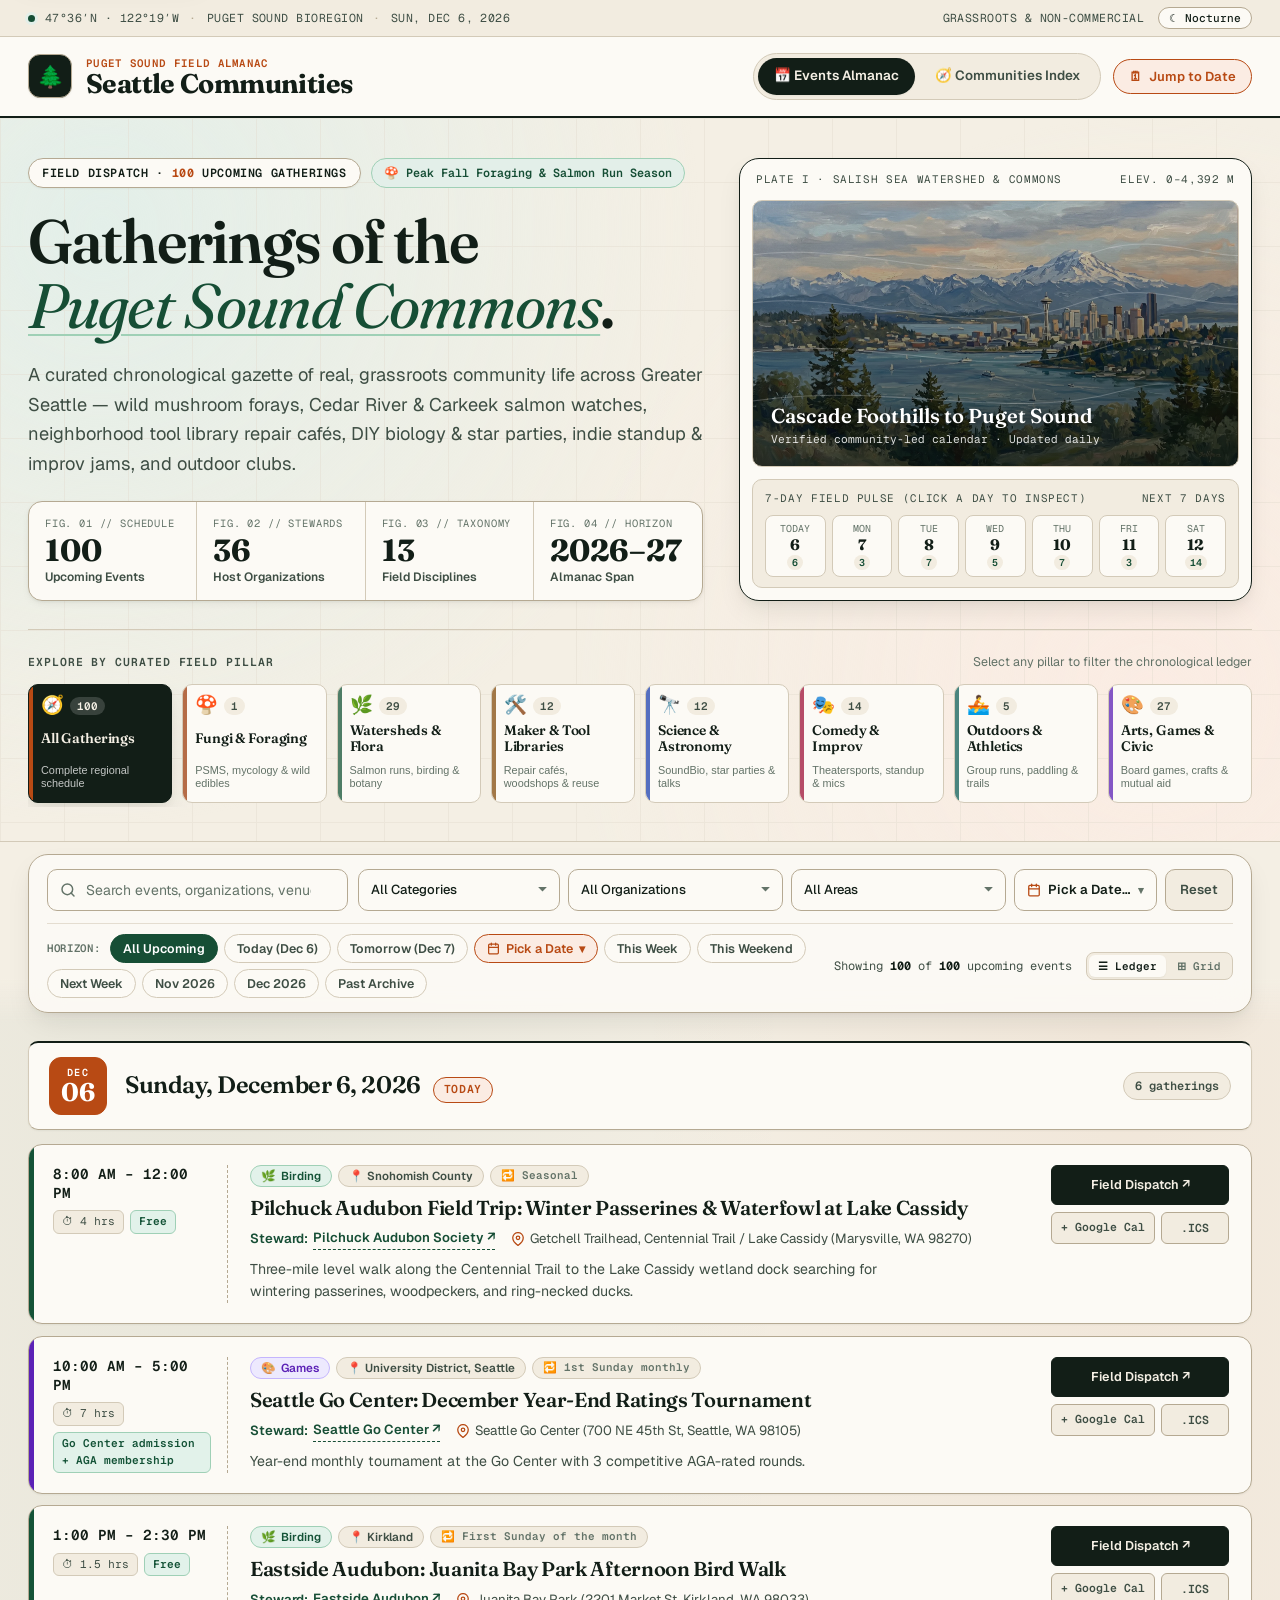
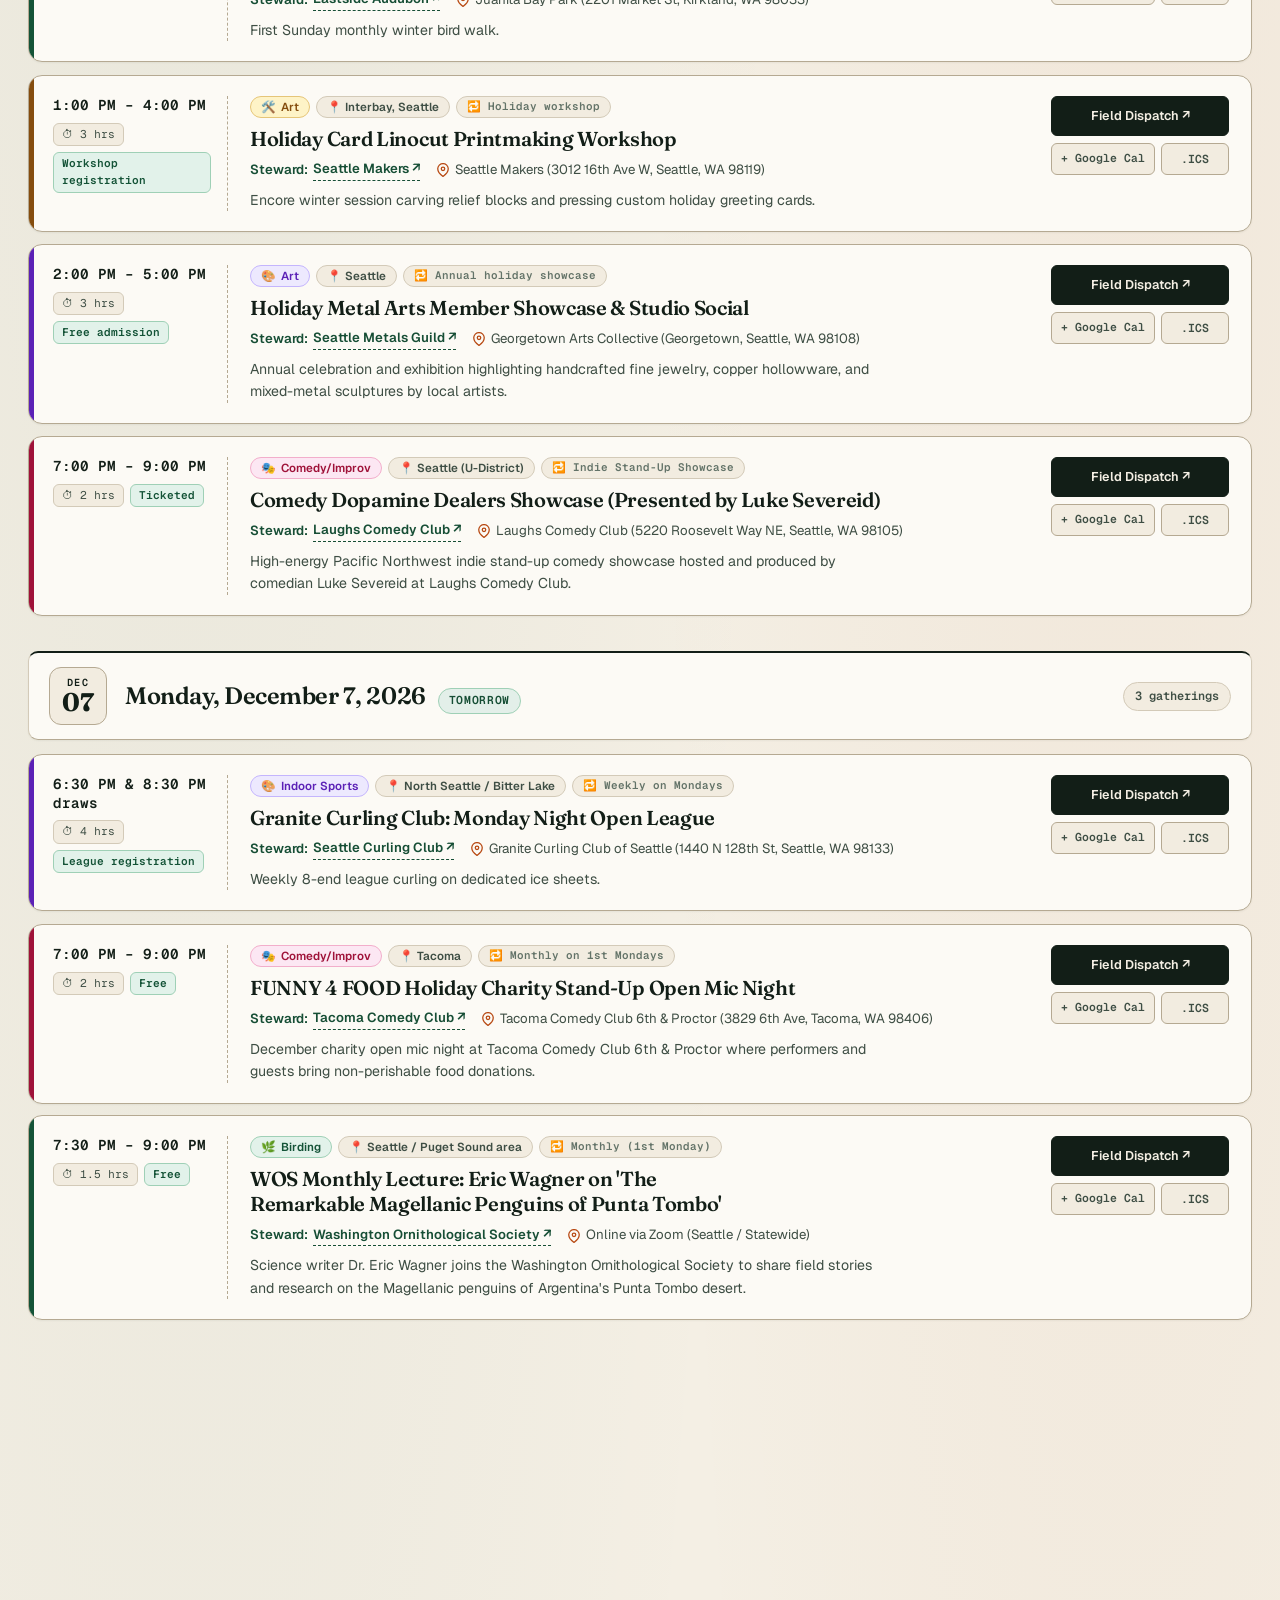
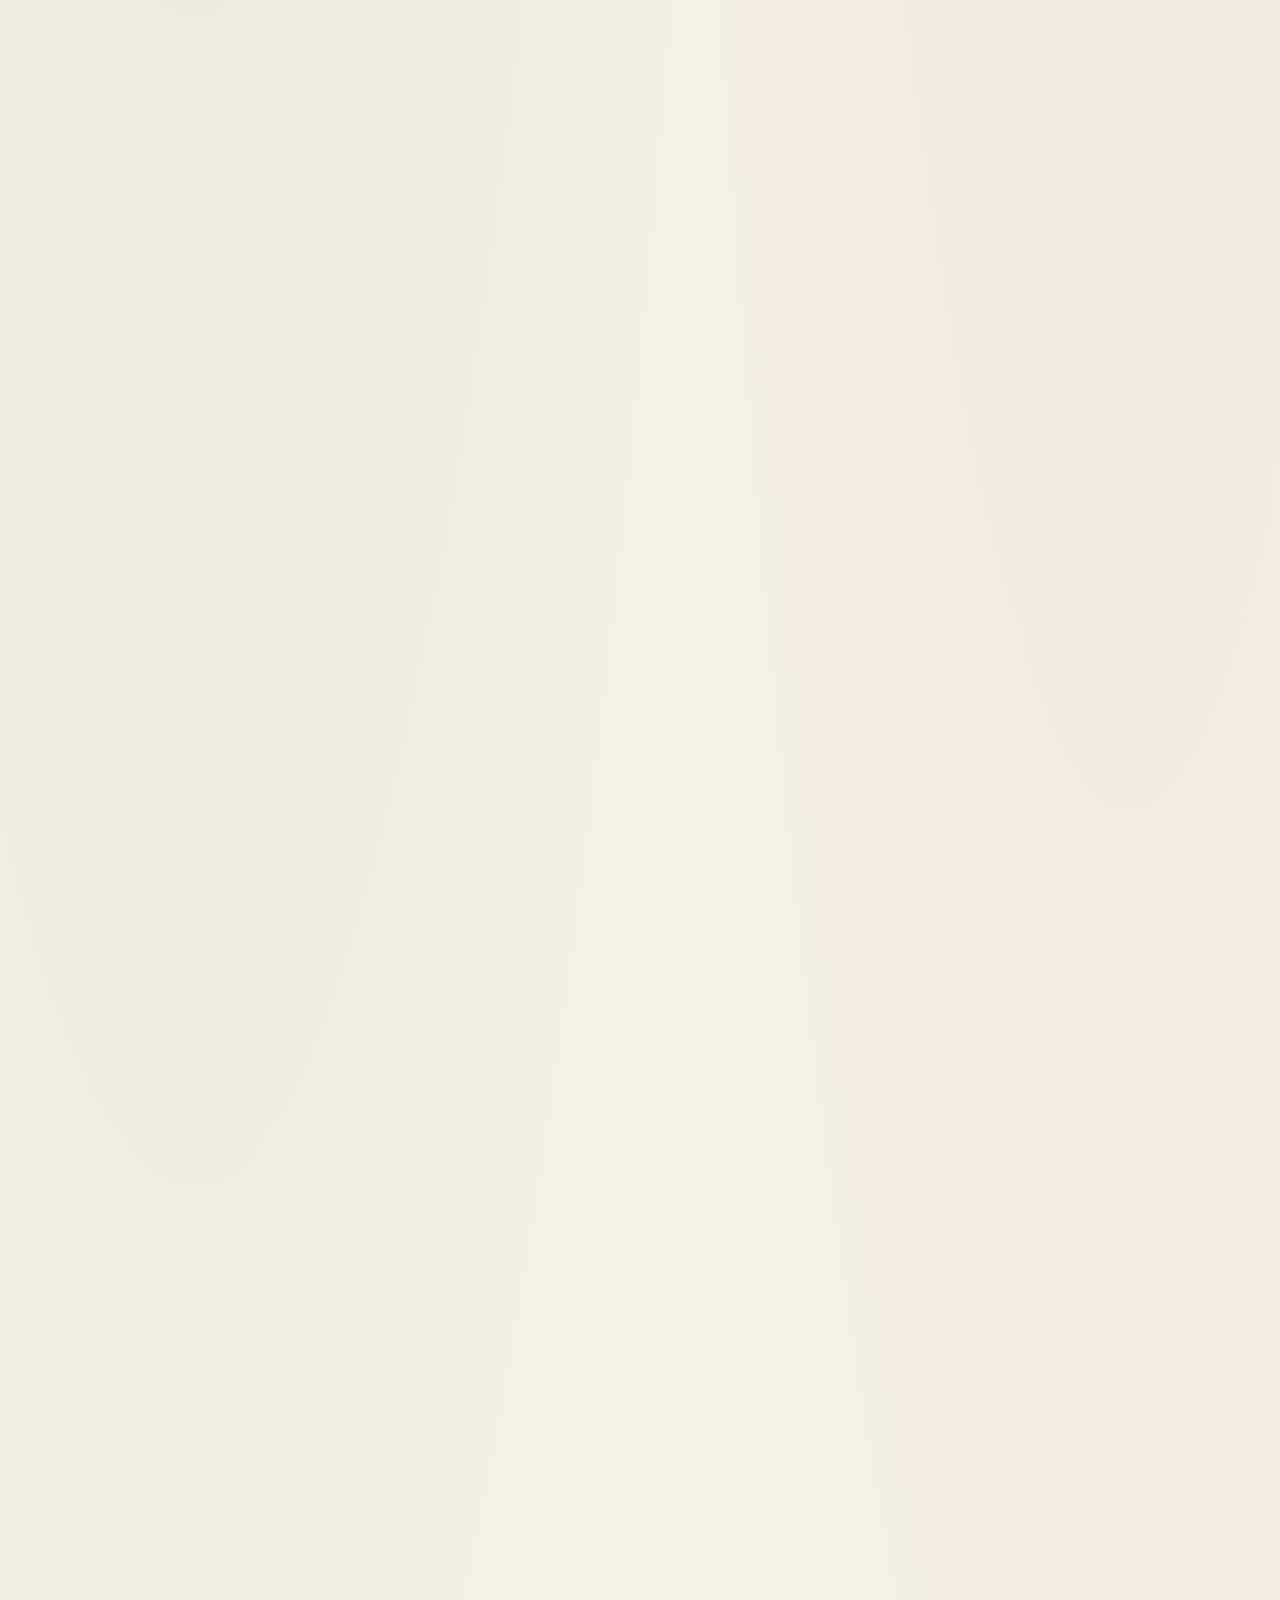
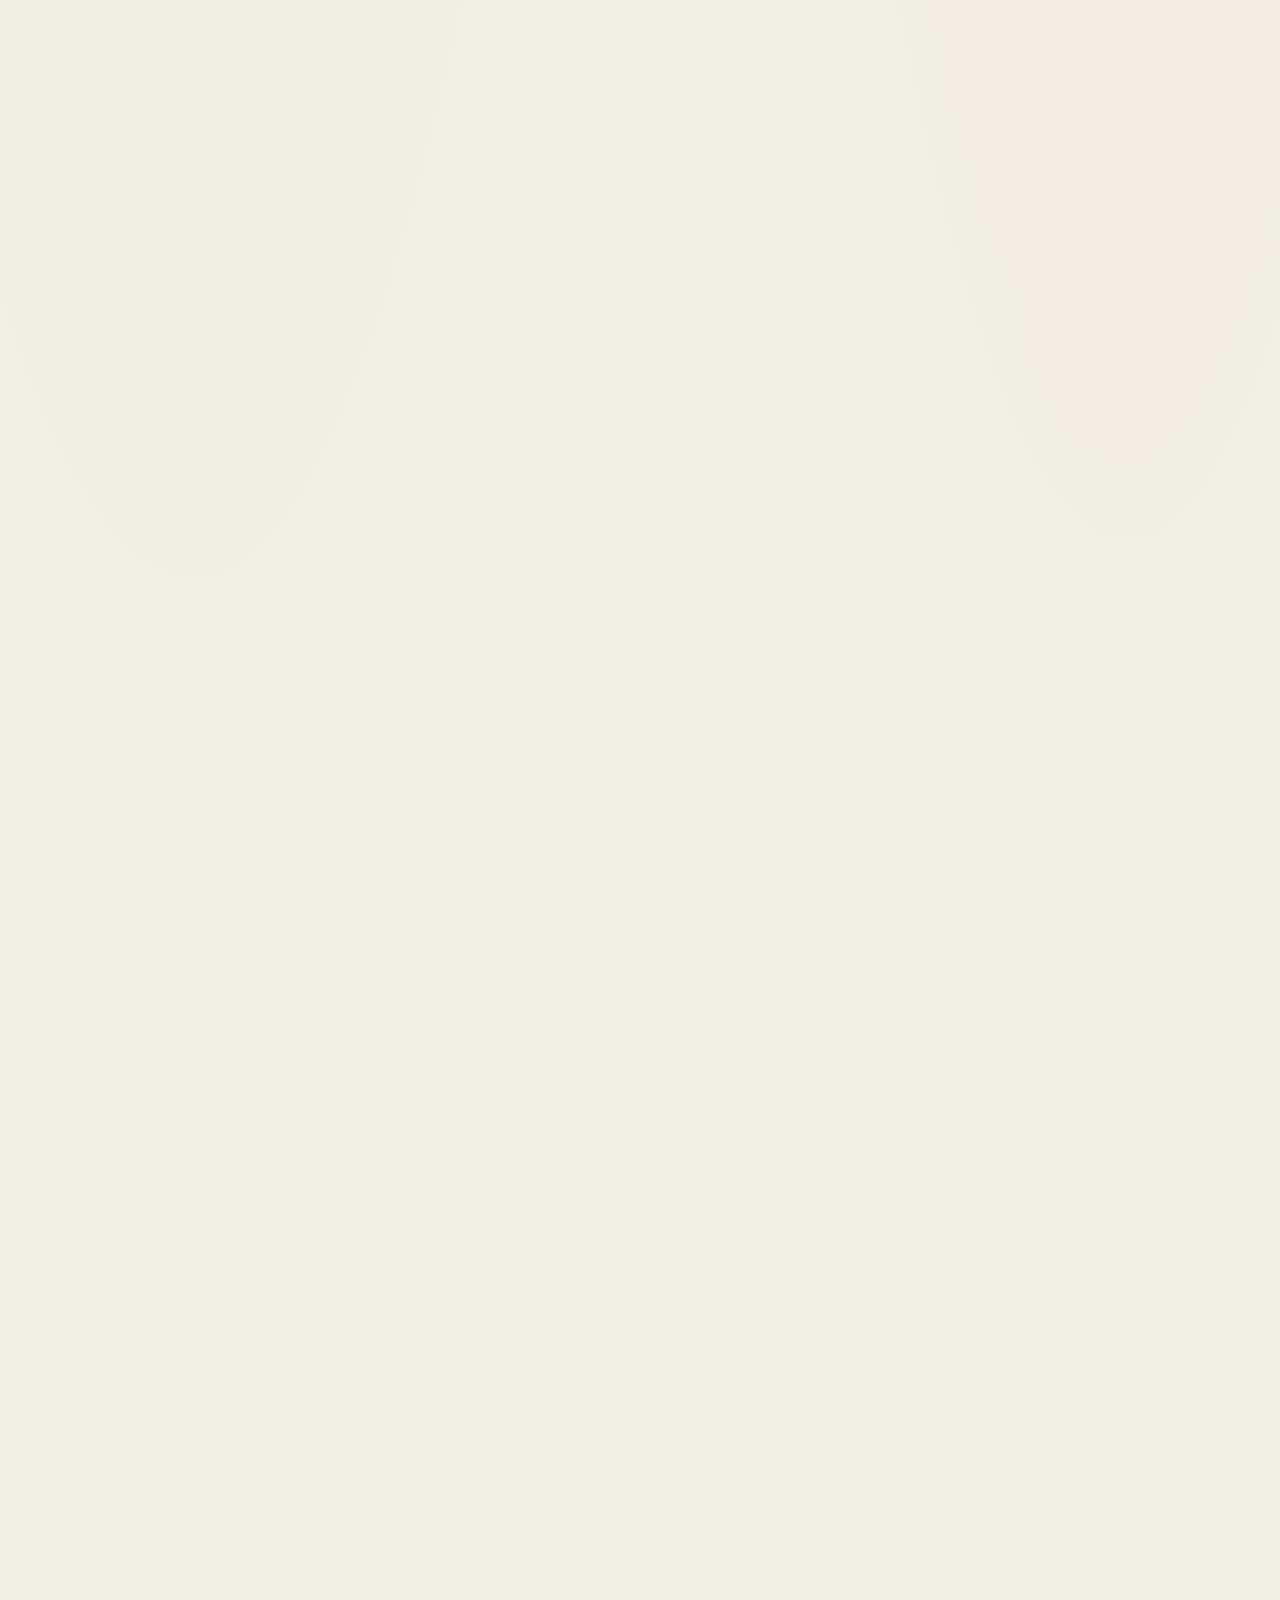
==== commit 11188ffd: "Reimagine Seattle Communities as the Puget Sound Field Almanac & Cultural Gazette" ====
--- a/index.html
+++ b/index.html
@@ -3,70 +3,273 @@
 <head>
 <meta charset="UTF-8">
 <meta name="viewport" content="width=device-width, initial-scale=1.0">
-<title>Seattle Community Events Calendar | Consolidated Schedule</title>
-<meta name="description" content="Explore a consolidated chronological calendar of upcoming group runs, trail work parties, kayak paddles, maker sessions, book clubs, and enthusiast meetups across Greater Seattle.">
+<meta name="color-scheme" content="light dark">
+<title>Puget Sound Field Almanac — Seattle Community Events Calendar</title>
+<meta name="description" content="An editorial field almanac and chronological gazette of grassroots community gatherings across Greater Seattle: mushroom forays, salmon &amp; watershed walks, tool library repair cafés, citizen science, standup comedy, improv theater, and outdoor clubs.">
 
 <!-- OpenGraph / Social Media Meta Tags -->
 <meta property="og:type" content="website">
-<meta property="og:url" content="https://rayadav.github.io/seattle-communities/">
-<meta property="og:title" content="Seattle Community Events Calendar">
-<meta property="og:description" content="Consolidated chronological agenda of upcoming events, runs, paddles, work parties, and meetups across Greater Seattle.">
+<meta property="og:url" content="https://rayadav.github.io/seattle-communities/index.html">
+<meta property="og:title" content="Puget Sound Field Almanac — Seattle Community Events Calendar">
+<meta property="og:description" content="A curated chronological gazette of grassroots community gatherings, mycology forays, watershed walks, maker workshops, citizen science, and indie comedy across Greater Seattle.">
 <meta property="og:image" content="./hero.jpeg">
 
 <!-- Twitter Card -->
 <meta name="twitter:card" content="summary_large_image">
-<meta name="twitter:title" content="Seattle Community Events Calendar">
-<meta name="twitter:description" content="Consolidated chronological agenda of upcoming events, runs, paddles, work parties, and meetups across Greater Seattle.">
+<meta name="twitter:title" content="Puget Sound Field Almanac — Seattle Community Events Calendar">
+<meta name="twitter:description" content="Discover upcoming grassroots community events, mushroom forays, birding walks, maker repair cafés, and comedy showcases across Greater Seattle.">
 <meta name="twitter:image" content="./hero.webp">
 
 <!-- SVG Favicon -->
-<link rel="icon" href="data:image/svg+xml,<svg xmlns='http://www.w3.org/2000/svg' viewBox='0 0 100 100'><text y='.9em' font-size='90'>📅</text></svg>">
+<link rel="icon" href="data:image/svg+xml,<svg xmlns='http://www.w3.org/2000/svg' viewBox='0 0 100 100'><text y='.9em' font-size='90'>🌲</text></svg>">
 
 <!-- Resource Prioritization: Preload LCP hero image & JSON data -->
 <link rel="preload" href="./hero.webp" as="image" type="image/webp" fetchpriority="high" media="(min-width: 769px)">
 <link rel="preload" href="./hero-mobile.webp" as="image" type="image/webp" fetchpriority="high" media="(max-width: 768px)">
 <link rel="preload" href="./events.min.json" as="fetch" crossorigin="anonymous">
 
+<!-- Google Fonts: Fraunces (Editorial Display Serif), Geist (Humanist Sans), Geist Mono (Tabular Telemetry) -->
 <link rel="preconnect" href="https://fonts.googleapis.com">
 <link rel="preconnect" href="https://fonts.gstatic.com" crossorigin>
-<link href="https://fonts.googleapis.com/css2?family=Sora:wght@600;700;800&family=Inter:wght@400;500;600;700&display=swap" rel="stylesheet">
+<link href="https://fonts.googleapis.com/css2?family=Fraunces:ital,opsz,wght@0,9..144,400..800;1,9..144,400..700&family=Geist:wght@400..700&family=Geist+Mono:wght@400..600&display=swap" rel="stylesheet">
+
+<script>
+  // Apply saved or system theme immediately to prevent flash
+  (function() {
+    try {
+      var saved = localStorage.getItem('sc-theme');
+      if (saved === 'dark' || saved === 'light') {
+        document.documentElement.setAttribute('data-theme', saved);
+      }
+    } catch (_) {}
+  })();
+</script>
 
 <style>
-  *, *::before, *::after { box-sizing: border-box; margin: 0; padding: 0; }
-
+  *, *::before, *::after {
+    box-sizing: border-box;
+    margin: 0;
+    padding: 0;
+  }
+
+  /* ==========================================================================
+     1. ADAPTIVE DESIGN TOKENS — "PARCHMENT & OLD-GROWTH CEDAR" (LIGHT)
+        & "PUGET SOUND NOCTURNE" (DARK)
+     ========================================================================== */
   :root {
-    --ink:         #091931;
-    --ink-soft:    #132a4a;
-    --violet:      #6347f5;
-    --violet-deep: #4c2fe0;
-    --violet-light:#f3f1ff;
-    --violet-glow: rgba(99, 71, 245, 0.22);
-    --teal:        #0d9488;
-    --teal-deep:   #0f766e;
-    --teal-light:  #f0fdfa;
-    --emerald:     #10b981;
-    --sky:         #38bdf8;
-    --amber:       #f59e0b;
-    --rose:        #f43f5e;
-    --bg:          #f1f5f9;
-    --surface:     #ffffff;
-    --surface-2:   #f8fafc;
-    --surface-glass: rgba(255, 255, 255, 0.92);
-    --line:        #e2e8f0;
-    --line-soft:   #eef2f6;
-    --text:        #0f172a;
-    --text-soft:   #475569;
-    --text-faint:  #64748b;
-
-    --shadow-sm: 0 1px 3px rgba(9, 25, 49, 0.05), 0 1px 2px rgba(9, 25, 49, 0.03);
-    --shadow-md: 0 10px 30px -5px rgba(9, 25, 49, 0.08), 0 4px 12px -2px rgba(9, 25, 49, 0.04);
-    --shadow-lg: 0 22px 50px -12px rgba(9, 25, 49, 0.16), 0 8px 20px -6px rgba(9, 25, 49, 0.06);
-    --radius-sm: 10px;
-    --radius:    16px;
-    --radius-lg: 22px;
-
-    --font: 'Inter', -apple-system, BlinkMacSystemFont, 'Segoe UI', Roboto, sans-serif;
-    --font-display: 'Sora', var(--font);
+    color-scheme: light dark;
+
+    /* Surfaces & Archival Paper Palette */
+    --bg:              #f4efe4;
+    --bg-subtle:       #eae2d2;
+    --surface:         #fcfaf5;
+    --surface-2:       #f2ece0;
+    --surface-3:       #e7dfd0;
+    --surface-glass:   rgba(252, 250, 245, 0.90);
+    --surface-raised:  #ffffff;
+
+    /* Forest Ink & Typography Colors */
+    --ink:             #121e17;
+    --ink-secondary:   #3e4e44;
+    --ink-muted:       #637368;
+    --ink-faint:       #849389;
+
+    /* Hairline Rules & Borders */
+    --rule:            #d3cab8;
+    --rule-strong:     #b5a992;
+    --rule-soft:       #e4ddd0;
+
+    /* Primary Botanical & Regional Accents */
+    --forest:          #164e35;
+    --forest-deep:     #0e3624;
+    --forest-tint:     #e3efe9;
+    --amber:           #b84a14;
+    --amber-deep:      #93380b;
+    --amber-tint:      #fbece3;
+    --pelagic:         #0e5a8a;
+    --pelagic-tint:    #e3eff8;
+    --terracotta:      #ab2c24;
+    --terracotta-tint: #fae8e6;
+
+    /* 7 Priority Pillar Tokens (Light Mode) */
+    --pillar-fungi-fg:      #9e3c0e;
+    --pillar-fungi-bg:      #fceddf;
+    --pillar-fungi-border:  #e8be9b;
+
+    --pillar-watershed-fg:  #145337;
+    --pillar-watershed-bg:  #e2f2ea;
+    --pillar-watershed-border: #9fd0b6;
+
+    --pillar-maker-fg:      #854d0e;
+    --pillar-maker-bg:      #fef3c7;
+    --pillar-maker-border:  #e5c578;
+
+    --pillar-science-fg:    #1e40af;
+    --pillar-science-bg:    #e6effe;
+    --pillar-science-border:#a8c5f8;
+
+    --pillar-comedy-fg:     #9f1239;
+    --pillar-comedy-bg:     #fce7f3;
+    --pillar-comedy-border: #f2aecb;
+
+    --pillar-outdoors-fg:   #0f5e59;
+    --pillar-outdoors-bg:   #dff5f2;
+    --pillar-outdoors-border:#96d8d0;
+
+    --pillar-arts-fg:       #5b21b6;
+    --pillar-arts-bg:       #ede9fe;
+    --pillar-arts-border:   #c4b5fd;
+
+    /* Shadows & Radii */
+    --shadow-xs:       0 1px 2px rgba(18, 30, 23, 0.05);
+    --shadow-sm:       0 3px 10px -2px rgba(18, 30, 23, 0.07), 0 1px 3px rgba(18, 30, 23, 0.05);
+    --shadow-md:       0 12px 28px -6px rgba(18, 30, 23, 0.10), 0 4px 10px -2px rgba(18, 30, 23, 0.05);
+    --shadow-lg:       0 24px 54px -12px rgba(18, 30, 23, 0.16), 0 8px 20px -6px rgba(18, 30, 23, 0.08);
+
+    --radius-xs:       6px;
+    --radius-sm:       10px;
+    --radius:          14px;
+    --radius-lg:       20px;
+    --radius-xl:       26px;
+
+    /* Typography Stacks */
+    --font-sans:       'Geist', -apple-system, BlinkMacSystemFont, 'Segoe UI', Roboto, sans-serif;
+    --font-display:    'Fraunces', Georgia, 'Times New Roman', serif;
+    --font-mono:       'Geist Mono', ui-monospace, SFMono-Regular, Menlo, Monaco, Consolas, monospace;
+
+    /* Motion */
+    --ease-out-expo:   cubic-bezier(0.16, 1, 0.3, 1);
+    --ease-standard:   cubic-bezier(0.2, 0, 0, 1);
+  }
+
+  /* Dark Mode Tokens — Automatic via OS preference unless overridden */
+  @media (prefers-color-scheme: dark) {
+    :root:not([data-theme="light"]) {
+      --bg:              #0b130f;
+      --bg-subtle:       #080e0b;
+      --surface:         #121e18;
+      --surface-2:       #182720;
+      --surface-3:       #203329;
+      --surface-glass:   rgba(18, 30, 24, 0.90);
+      --surface-raised:  #1b2c23;
+
+      --ink:             #eee8dc;
+      --ink-secondary:   #a9b8ae;
+      --ink-muted:       #7c8e82;
+      --ink-faint:       #58695e;
+
+      --rule:            #24352c;
+      --rule-strong:     #364d40;
+      --rule-soft:       #1b2922;
+
+      --forest:          #34d399;
+      --forest-deep:     #10b981;
+      --forest-tint:     rgba(52, 211, 153, 0.14);
+      --amber:           #fb923c;
+      --amber-deep:      #f97316;
+      --amber-tint:      rgba(251, 146, 60, 0.15);
+      --pelagic:         #38bdf8;
+      --pelagic-tint:    rgba(56, 189, 248, 0.14);
+      --terracotta:      #fb7185;
+      --terracotta-tint: rgba(251, 113, 133, 0.15);
+
+      --pillar-fungi-fg:      #fdba74;
+      --pillar-fungi-bg:      rgba(194, 65, 12, 0.22);
+      --pillar-fungi-border:  rgba(251, 146, 60, 0.38);
+
+      --pillar-watershed-fg:  #6ee7b7;
+      --pillar-watershed-bg:  rgba(5, 150, 105, 0.22);
+      --pillar-watershed-border: rgba(52, 211, 153, 0.38);
+
+      --pillar-maker-fg:      #fde047;
+      --pillar-maker-bg:      rgba(161, 98, 7, 0.24);
+      --pillar-maker-border:  rgba(250, 204, 21, 0.36);
+
+      --pillar-science-fg:    #93c5fd;
+      --pillar-science-bg:    rgba(37, 99, 235, 0.22);
+      --pillar-science-border:rgba(96, 165, 250, 0.38);
+
+      --pillar-comedy-fg:     #fda4af;
+      --pillar-comedy-bg:     rgba(190, 18, 60, 0.24);
+      --pillar-comedy-border: rgba(251, 113, 133, 0.38);
+
+      --pillar-outdoors-fg:   #5eead4;
+      --pillar-outdoors-bg:   rgba(13, 148, 136, 0.22);
+      --pillar-outdoors-border:rgba(45, 212, 191, 0.38);
+
+      --pillar-arts-fg:       #d8b4fe;
+      --pillar-arts-bg:       rgba(109, 40, 217, 0.24);
+      --pillar-arts-border:   rgba(192, 132, 252, 0.38);
+
+      --shadow-xs:       0 1px 2px rgba(0, 0, 0, 0.35);
+      --shadow-sm:       0 4px 12px rgba(0, 0, 0, 0.40);
+      --shadow-md:       0 14px 34px rgba(0, 0, 0, 0.50);
+      --shadow-lg:       0 26px 60px rgba(0, 0, 0, 0.65);
+    }
+  }
+
+  /* Explicit Dark Mode Override via Theme Toggle */
+  :root[data-theme="dark"] {
+    --bg:              #0b130f;
+    --bg-subtle:       #080e0b;
+    --surface:         #121e18;
+    --surface-2:       #182720;
+    --surface-3:       #203329;
+    --surface-glass:   rgba(18, 30, 24, 0.90);
+    --surface-raised:  #1b2c23;
+
+    --ink:             #eee8dc;
+    --ink-secondary:   #a9b8ae;
+    --ink-muted:       #7c8e82;
+    --ink-faint:       #58695e;
+
+    --rule:            #24352c;
+    --rule-strong:     #364d40;
+    --rule-soft:       #1b2922;
+
+    --forest:          #34d399;
+    --forest-deep:     #10b981;
+    --forest-tint:     rgba(52, 211, 153, 0.14);
+    --amber:           #fb923c;
+    --amber-deep:      #f97316;
+    --amber-tint:      rgba(251, 146, 60, 0.15);
+    --pelagic:         #38bdf8;
+    --pelagic-tint:    rgba(56, 189, 248, 0.14);
+    --terracotta:      #fb7185;
+    --terracotta-tint: rgba(251, 113, 133, 0.15);
+
+    --pillar-fungi-fg:      #fdba74;
+    --pillar-fungi-bg:      rgba(194, 65, 12, 0.22);
+    --pillar-fungi-border:  rgba(251, 146, 60, 0.38);
+
+    --pillar-watershed-fg:  #6ee7b7;
+    --pillar-watershed-bg:  rgba(5, 150, 105, 0.22);
+    --pillar-watershed-border: rgba(52, 211, 153, 0.38);
+
+    --pillar-maker-fg:      #fde047;
+    --pillar-maker-bg:      rgba(161, 98, 7, 0.24);
+    --pillar-maker-border:  rgba(250, 204, 21, 0.36);
+
+    --pillar-science-fg:    #93c5fd;
+    --pillar-science-bg:    rgba(37, 99, 235, 0.22);
+    --pillar-science-border:rgba(96, 165, 250, 0.38);
+
+    --pillar-comedy-fg:     #fda4af;
+    --pillar-comedy-bg:     rgba(190, 18, 60, 0.24);
+    --pillar-comedy-border: rgba(251, 113, 133, 0.38);
+
+    --pillar-outdoors-fg:   #5eead4;
+    --pillar-outdoors-bg:   rgba(13, 148, 136, 0.22);
+    --pillar-outdoors-border:rgba(45, 212, 191, 0.38);
+
+    --pillar-arts-fg:       #d8b4fe;
+    --pillar-arts-bg:       rgba(109, 40, 217, 0.24);
+    --pillar-arts-border:   rgba(192, 132, 252, 0.38);
+
+    --shadow-xs:       0 1px 2px rgba(0, 0, 0, 0.35);
+    --shadow-sm:       0 4px 12px rgba(0, 0, 0, 0.40);
+    --shadow-md:       0 14px 34px rgba(0, 0, 0, 0.50);
+    --shadow-lg:       0 26px 60px rgba(0, 0, 0, 0.65);
   }
 
   html {
@@ -74,12 +277,13 @@
   }
 
   body {
-    font-family: var(--font);
+    font-family: var(--font-sans);
+    font-size-adjust: from-font;
     background-color: var(--bg);
     background-image:
-      radial-gradient(circle at 12% 0%, rgba(99, 71, 245, 0.05), transparent 38%),
-      radial-gradient(circle at 88% 8%, rgba(20, 184, 166, 0.05), transparent 38%);
-    color: var(--text);
+      radial-gradient(ellipse 80% 50% at 15% 0%, rgba(22, 78, 53, 0.06), transparent 60%),
+      radial-gradient(ellipse 70% 45% at 88% 5%, rgba(184, 74, 20, 0.05), transparent 55%);
+    color: var(--ink);
     line-height: 1.55;
     -webkit-font-smoothing: antialiased;
     text-rendering: optimizeLegibility;
@@ -88,1060 +292,1417 @@
     flex-direction: column;
   }
 
-  /* Modern Web Guidance: text-wrap balance for headings, pretty for body copy */
+  /* Modern Web Guidance: Scoped text-wrap rules & visually stable font fallbacks */
   h1, h2, h3, h4 {
+    font-family: var(--font-display);
+    font-size-adjust: from-font;
     text-wrap: balance;
   }
-  p, .event-desc, .subtitle {
+
+  p, .event-desc, .hero-lead {
     text-wrap: pretty;
   }
 
+  /* Skip link for keyboard accessibility */
   .skip-link {
     position: absolute;
-    top: -50px;
-    left: 20px;
-    background: var(--violet);
-    color: #fff;
+    left: 16px;
+    top: -64px;
+    z-index: 200;
     padding: 10px 18px;
     border-radius: var(--radius-sm);
-    z-index: 100;
-    text-decoration: none;
+    background: var(--forest);
+    color: #fff;
     font-weight: 600;
     font-size: 0.875rem;
-    transition: top .2s ease;
+    text-decoration: none;
+    transition: top 0.2s var(--ease-standard);
     box-shadow: var(--shadow-md);
   }
-  .skip-link:focus { top: 16px; outline: 3px solid #fff; }
-
-  /* ================= NAVIGATION BAR ================= */
-  .site-nav {
+  .skip-link:focus {
+    top: 12px;
+    outline: 3px solid var(--amber);
+  }
+
+  /* ==========================================================================
+     2. ALMANAC MASTHEAD & GAZETTE NAVIGATION
+     ========================================================================== */
+  .masthead {
     position: relative;
-    z-index: 30;
-    background: rgba(7, 19, 36, 0.86);
-    backdrop-filter: blur(16px) saturate(180%);
-    -webkit-backdrop-filter: blur(16px) saturate(180%);
-    border-bottom: 1px solid rgba(255, 255, 255, 0.1);
-  }
+    z-index: 45;
+    background: var(--surface);
+    border-bottom: 2px solid var(--ink);
+  }
+
+  /* Top Telemetry & Edition Ribbon */
+  .masthead-meta-bar {
+    border-bottom: 1px solid var(--rule);
+    background: var(--surface-2);
+    font-family: var(--font-mono);
+    font-size: 0.72rem;
+    color: var(--ink-secondary);
+    letter-spacing: 0.04em;
+  }
+
+  .masthead-meta-inner {
+    max-width: 1360px;
+    margin: 0 auto;
+    padding: 7px 28px;
+    display: flex;
+    justify-content: space-between;
+    align-items: center;
+    gap: 16px;
+    flex-wrap: wrap;
+  }
+
+  .meta-coords {
+    display: inline-flex;
+    align-items: center;
+    gap: 10px;
+    text-transform: uppercase;
+  }
+
+  .meta-pulse-dot {
+    width: 7px;
+    height: 7px;
+    border-radius: 50%;
+    background: var(--forest);
+    box-shadow: 0 0 0 3px var(--forest-tint);
+    display: inline-block;
+  }
+
+  .meta-divider {
+    color: var(--rule-strong);
+  }
+
+  .meta-right {
+    display: inline-flex;
+    align-items: center;
+    gap: 14px;
+  }
+
+  .theme-switch-btn {
+    display: inline-flex;
+    align-items: center;
+    gap: 6px;
+    padding: 3px 10px;
+    border-radius: 999px;
+    border: 1px solid var(--rule-strong);
+    background: var(--surface);
+    color: var(--ink);
+    font-family: var(--font-mono);
+    font-size: 0.70rem;
+    font-weight: 500;
+    cursor: pointer;
+    transition: background-color 0.15s ease, border-color 0.15s ease, transform 0.15s ease;
+  }
+  .theme-switch-btn:hover {
+    background: var(--surface-3);
+    border-color: var(--ink-secondary);
+  }
+
+  /* Main Navigation Bar */
   .site-nav-inner {
-    max-width: 1280px;
+    max-width: 1360px;
     margin: 0 auto;
-    padding: 13px 28px;
+    padding: 16px 28px;
     display: flex;
     justify-content: space-between;
     align-items: center;
-    gap: 16px;
-  }
-  .nav-brand {
+    gap: 20px;
+    flex-wrap: wrap;
+  }
+
+  .brand-lockup {
     display: inline-flex;
     align-items: center;
-    gap: 11px;
+    gap: 14px;
     text-decoration: none;
-    color: #ffffff;
+    color: var(--ink);
+  }
+
+  .brand-seal {
+    width: 44px;
+    height: 44px;
+    border-radius: 12px;
+    background: var(--ink);
+    color: var(--bg);
+    display: inline-flex;
+    align-items: center;
+    justify-content: center;
+    font-size: 1.35rem;
+    border: 1.5px solid var(--rule-strong);
+    box-shadow: var(--shadow-xs);
+    flex-shrink: 0;
+  }
+
+  .brand-text-col {
+    display: flex;
+    flex-direction: column;
+  }
+
+  .brand-kicker {
+    font-family: var(--font-mono);
+    font-size: 0.68rem;
+    text-transform: uppercase;
+    letter-spacing: 0.12em;
+    color: var(--amber);
+    font-weight: 600;
+  }
+
+  .brand-title {
     font-family: var(--font-display);
+    font-size: clamp(1.25rem, 1.05rem + 0.6vw, 1.55rem);
     font-weight: 700;
-    font-size: 1.125rem;
-    letter-spacing: -0.02em;
-    transition: opacity .15s ease;
-  }
-  .nav-brand:hover { opacity: 0.92; }
-  .nav-emoji {
+    letter-spacing: -0.025em;
+    line-height: 1.1;
+    color: var(--ink);
+  }
+
+  .nav-actions-group {
+    display: flex;
+    align-items: center;
+    gap: 12px;
+    flex-wrap: wrap;
+  }
+
+  .nav-tabs {
     display: inline-flex;
     align-items: center;
-    justify-content: center;
-    width: 34px;
-    height: 34px;
-    border-radius: 10px;
-    background: linear-gradient(135deg, rgba(16, 185, 129, 0.25), rgba(99, 71, 245, 0.35));
-    border: 1px solid rgba(255, 255, 255, 0.16);
-    font-size: 1.15rem;
-    line-height: 1;
-    box-shadow: 0 2px 10px rgba(0, 0, 0, 0.2);
-  }
-  .nav-links {
-    display: inline-flex;
-    align-items: center;
-    gap: 6px;
-    background: rgba(255, 255, 255, 0.06);
-    border: 1px solid rgba(255, 255, 255, 0.1);
+    background: var(--surface-2);
+    border: 1px solid var(--rule);
     padding: 4px;
     border-radius: 999px;
-  }
-  .nav-link {
+    gap: 4px;
+  }
+
+  .nav-tab {
     display: inline-flex;
     align-items: center;
-    gap: 6px;
-    padding: 7px 16px;
+    gap: 7px;
+    padding: 8px 16px;
     border-radius: 999px;
     font-size: 0.84375rem;
     font-weight: 600;
-    color: #cbd5e1;
+    color: var(--ink-secondary);
     text-decoration: none;
-    transition: background-color .2s ease, color .2s ease, box-shadow .2s ease;
-    border: 1px solid transparent;
-  }
-  .nav-link:hover {
-    color: #ffffff;
-    background: rgba(255, 255, 255, 0.08);
-  }
-  .nav-link.active {
-    color: #ffffff;
-    background: linear-gradient(135deg, var(--violet) 0%, #4f46e5 100%);
-    border-color: rgba(196, 181, 253, 0.4);
-    box-shadow: 0 2px 12px rgba(99, 71, 245, 0.45);
-  }
-
-  /* ================= HERO HEADER ================= */
-  .hero {
+    transition: background-color 0.18s ease, color 0.18s ease, box-shadow 0.18s ease;
+  }
+  .nav-tab:hover {
+    color: var(--ink);
+    background: var(--surface-3);
+  }
+  .nav-tab.active {
+    background: var(--ink);
+    color: var(--bg);
+    box-shadow: var(--shadow-xs);
+  }
+
+  .nav-quick-date-btn {
+    display: inline-flex;
+    align-items: center;
+    gap: 7px;
+    padding: 8px 15px;
+    border-radius: 999px;
+    border: 1.5px solid var(--amber);
+    background: var(--amber-tint);
+    color: var(--amber);
+    font-family: var(--font-sans);
+    font-size: 0.8125rem;
+    font-weight: 600;
+    cursor: pointer;
+    transition: background-color 0.18s ease, color 0.18s ease, transform 0.15s ease;
+  }
+  .nav-quick-date-btn:hover {
+    background: var(--amber);
+    color: #fff;
+    transform: translateY(-1px);
+  }
+
+  /* ==========================================================================
+     3. ASYMMETRIC EDITORIAL HERO & TOPOGRAPHIC FIELD PLATE
+     ========================================================================== */
+  .hero-almanac {
     position: relative;
+    border-bottom: 1px solid var(--rule);
+    background:
+      radial-gradient(circle at 8% 15%, var(--forest-tint), transparent 45%),
+      radial-gradient(circle at 90% 80%, var(--amber-tint), transparent 45%),
+      var(--bg);
     overflow: hidden;
-    background:
-      linear-gradient(180deg, rgba(7, 19, 36, 0.78) 0%, rgba(9, 25, 49, 0.92) 74%, var(--bg) 100%),
-      url('./hero.webp') center/cover no-repeat;
-    background-image:
-      linear-gradient(180deg, rgba(7, 19, 36, 0.78) 0%, rgba(9, 25, 49, 0.92) 74%, var(--bg) 100%),
-      image-set(
-        url('./hero.webp') type('image/webp') 1x,
-        url('./hero.jpeg') type('image/jpeg') 1x
-      );
-    border-bottom: 1px solid rgba(255,255,255,.08);
-  }
-  @media (max-width: 768px) {
-    .hero {
-      background-image:
-        linear-gradient(180deg, rgba(7, 19, 36, 0.80) 0%, rgba(9, 25, 49, 0.94) 76%, var(--bg) 100%),
-        url('./hero-mobile.webp');
-    }
-  }
-  .hero-glow {
+  }
+
+  /* Subtle Topographic Grid Overlay */
+  .hero-almanac::before {
+    content: "";
     position: absolute;
     inset: 0;
     pointer-events: none;
-    background:
-      radial-gradient(650px circle at 18% 22%, rgba(99, 71, 245, 0.28), transparent 60%),
-      radial-gradient(550px circle at 82% 28%, rgba(20, 184, 166, 0.22), transparent 60%);
-    opacity: .95;
-  }
-  .hero-inner {
+    background-image:
+      linear-gradient(to right, var(--rule-soft) 1px, transparent 1px),
+      linear-gradient(to bottom, var(--rule-soft) 1px, transparent 1px);
+    background-size: 64px 64px;
+    opacity: 0.45;
+  }
+
+  .hero-almanac-inner {
     position: relative;
     z-index: 2;
-    max-width: 1280px;
+    max-width: 1360px;
     margin: 0 auto;
-    padding: 52px 28px 92px;
-  }
-
-  .pill {
+    padding: 40px 28px 34px;
+  }
+
+  .hero-editorial-grid {
+    display: grid;
+    grid-template-columns: 1.25fr 0.95fr;
+    gap: 36px;
+    align-items: stretch;
+  }
+
+  /* Left Column: Gazette Copy & Telemetry */
+  .hero-copy-col {
+    display: flex;
+    flex-direction: column;
+    justify-content: space-between;
+    gap: 22px;
+  }
+
+  .edition-badge-row {
+    display: flex;
+    align-items: center;
+    gap: 10px;
+    flex-wrap: wrap;
+  }
+
+  .edition-pill {
     display: inline-flex;
     align-items: center;
-    gap: 9px;
-    font-size: 0.8125rem;
+    gap: 8px;
+    padding: 5px 13px;
+    border-radius: 999px;
+    background: var(--surface);
+    border: 1px solid var(--rule-strong);
+    font-family: var(--font-mono);
+    font-size: 0.74rem;
     font-weight: 600;
-    letter-spacing: 0.015em;
-    color: #e0e7ff;
-    background: rgba(99, 71, 245, 0.28);
-    border: 1px solid rgba(165, 180, 252, 0.42);
-    padding: 7px 16px;
+    color: var(--ink);
+    text-transform: uppercase;
+    letter-spacing: 0.05em;
+    box-shadow: var(--shadow-xs);
+  }
+  .edition-pill .live-count {
+    color: var(--amber);
+    font-weight: 700;
+  }
+
+  .season-tag {
+    font-family: var(--font-mono);
+    font-size: 0.74rem;
+    color: var(--forest);
+    background: var(--forest-tint);
+    border: 1px solid var(--pillar-watershed-border);
+    padding: 5px 12px;
     border-radius: 999px;
-    margin-bottom: 20px;
-    backdrop-filter: blur(10px);
-    -webkit-backdrop-filter: blur(10px);
-    box-shadow: 0 4px 16px rgba(0, 0, 0, 0.18);
-    text-wrap: nowrap;
-  }
-  .pill .count {
-    color: #fff;
-    font-weight: 800;
-    font-variant-numeric: tabular-nums;
-  }
-  .pill-dot {
-    width: 8px; height: 8px; border-radius: 50%;
-    background: #34d399;
-    box-shadow: 0 0 0 3px rgba(52,211,153,.32);
-  }
-
-  .hero h1 {
+    font-weight: 600;
+  }
+
+  .hero-headline {
     font-family: var(--font-display);
-    font-size: clamp(2.15rem, 1.35rem + 3.2vw, 3.5rem);
-    font-weight: 800;
+    font-size: clamp(2.25rem, 1.5rem + 2.9vw, 3.85rem);
+    font-weight: 600;
+    line-height: 1.04;
     letter-spacing: -0.03em;
-    line-height: 1.08;
-    margin-bottom: 16px;
-    max-width: 22ch;
-    color: #ffffff;
-    text-shadow: 0 4px 18px rgba(0,0,0,.45);
-  }
-  .hero h1 .accent {
-    background: linear-gradient(95deg, #a78bfa 0%, #38bdf8 52%, #34d399 100%);
-    -webkit-background-clip: text;
-    background-clip: text;
-    color: transparent;
-  }
-  .hero .subtitle {
-    font-size: clamp(1rem, 0.92rem + 0.35vw, 1.15rem);
+    color: var(--ink);
+  }
+
+  .hero-headline em {
+    font-style: italic;
     font-weight: 400;
-    color: #dbeafe;
-    max-width: 64ch;
-    line-height: 1.6;
-    text-shadow: 0 1px 6px rgba(0,0,0,.5);
-    opacity: 0.94;
-  }
-
-  .hero-stats {
+    color: var(--forest);
+    text-decoration: underline;
+    text-decoration-color: var(--pillar-watershed-border);
+    text-decoration-thickness: 2px;
+    text-underline-offset: 6px;
+  }
+
+  .hero-lead {
+    font-size: clamp(1rem, 0.94rem + 0.28vw, 1.14rem);
+    color: var(--ink-secondary);
+    line-height: 1.62;
+    max-width: 62ch;
+  }
+
+  /* Archival Telemetry Ledger Strip */
+  .telemetry-ledger {
     display: grid;
-    grid-template-columns: repeat(auto-fit, minmax(150px, 195px));
-    gap: 14px;
-    margin-top: 32px;
-    max-width: 840px;
-  }
-  .hero-stat {
+    grid-template-columns: repeat(4, 1fr);
+    background: var(--surface);
+    border: 1px solid var(--rule-strong);
+    border-radius: var(--radius);
+    overflow: hidden;
+    box-shadow: var(--shadow-sm);
+  }
+
+  .telemetry-cell {
+    padding: 14px 16px;
+    border-right: 1px solid var(--rule);
     display: flex;
     flex-direction: column;
-    padding: 14px 18px;
-    border-radius: 14px;
-    background: rgba(15, 23, 42, 0.52);
-    border: 1px solid rgba(255, 255, 255, 0.14);
-    backdrop-filter: blur(12px);
-    -webkit-backdrop-filter: blur(12px);
-    box-shadow: 0 8px 20px rgba(0, 0, 0, 0.18);
-  }
-  .hero-stat .num {
+    gap: 2px;
+  }
+  .telemetry-cell:last-child {
+    border-right: none;
+  }
+
+  .telemetry-code {
+    font-family: var(--font-mono);
+    font-size: 0.65rem;
+    text-transform: uppercase;
+    letter-spacing: 0.08em;
+    color: var(--ink-muted);
+  }
+
+  .telemetry-val {
     font-family: var(--font-display);
-    font-size: 1.65rem;
-    font-weight: 800;
-    color: #fff;
-    letter-spacing: -0.025em;
+    font-size: clamp(1.35rem, 1.1rem + 0.8vw, 1.85rem);
+    font-weight: 700;
+    color: var(--ink);
     line-height: 1.15;
     font-variant-numeric: tabular-nums;
   }
-  .hero-stat .lbl {
-    font-size: 0.72rem;
-    color: #cbd5e1;
+
+  .telemetry-lbl {
+    font-size: 0.76rem;
     font-weight: 600;
+    color: var(--ink-secondary);
+  }
+
+  /* Right Column: Framed Archival Plate & 7-Day Pulse */
+  .hero-plate-col {
+    display: flex;
+    flex-direction: column;
+  }
+
+  .field-plate-card {
+    position: relative;
+    flex: 1;
+    background: var(--surface);
+    border: 1.5px solid var(--ink);
+    border-radius: var(--radius-lg);
+    padding: 12px;
+    box-shadow: var(--shadow-md);
+    display: flex;
+    flex-direction: column;
+    gap: 12px;
+  }
+
+  .field-plate-header {
+    display: flex;
+    justify-content: space-between;
+    align-items: center;
+    font-family: var(--font-mono);
+    font-size: 0.68rem;
+    color: var(--ink-secondary);
     text-transform: uppercase;
     letter-spacing: 0.06em;
-    margin-top: 4px;
-  }
-
-  /* ================= FILTER SECTION ================= */
+    padding: 0 4px;
+  }
+
+  .field-plate-media {
+    position: relative;
+    flex: 1;
+    min-height: 210px;
+    border-radius: var(--radius-sm);
+    overflow: hidden;
+    border: 1px solid var(--rule);
+    background:
+      linear-gradient(180deg, rgba(11, 19, 15, 0.15) 0%, rgba(11, 19, 15, 0.78) 100%),
+      url('./hero.webp') center/cover no-repeat;
+    display: flex;
+    flex-direction: column;
+    justify-content: flex-end;
+    padding: 18px;
+    color: #fdfbf7;
+  }
+  @media (max-width: 768px) {
+    .field-plate-media {
+      background-image:
+        linear-gradient(180deg, rgba(11, 19, 15, 0.18) 0%, rgba(11, 19, 15, 0.82) 100%),
+        url('./hero-mobile.webp');
+    }
+  }
+
+  .plate-topo-svg {
+    position: absolute;
+    inset: 0;
+    width: 100%;
+    height: 100%;
+    pointer-events: none;
+    opacity: 0.28;
+  }
+
+  .plate-caption-box {
+    position: relative;
+    z-index: 2;
+    display: flex;
+    justify-content: space-between;
+    align-items: flex-end;
+    gap: 12px;
+  }
+
+  .plate-caption-title {
+    font-family: var(--font-display);
+    font-size: 1.15rem;
+    font-weight: 600;
+    color: #ffffff;
+    line-height: 1.2;
+    text-shadow: 0 2px 8px rgba(0, 0, 0, 0.6);
+  }
+
+  .plate-caption-sub {
+    font-family: var(--font-mono);
+    font-size: 0.70rem;
+    color: rgba(255, 255, 255, 0.85);
+    margin-top: 3px;
+  }
+
+  /* Interactive Next-7-Days Horizon Strip inside Field Plate */
+  .week-horizon-box {
+    background: var(--surface-2);
+    border: 1px solid var(--rule);
+    border-radius: var(--radius-sm);
+    padding: 10px 12px;
+  }
+
+  .week-horizon-header {
+    display: flex;
+    justify-content: space-between;
+    align-items: center;
+    margin-bottom: 8px;
+    font-family: var(--font-mono);
+    font-size: 0.68rem;
+    text-transform: uppercase;
+    letter-spacing: 0.06em;
+    color: var(--ink-secondary);
+  }
+
+  .week-horizon-grid {
+    display: grid;
+    grid-template-columns: repeat(7, 1fr);
+    gap: 6px;
+  }
+
+  .horizon-day-btn {
+    appearance: none;
+    border: 1px solid var(--rule);
+    background: var(--surface);
+    border-radius: 8px;
+    padding: 6px 4px;
+    display: flex;
+    flex-direction: column;
+    align-items: center;
+    gap: 2px;
+    cursor: pointer;
+    color: var(--ink);
+    transition: transform 0.15s ease, border-color 0.15s ease, background-color 0.15s ease;
+  }
+  .horizon-day-btn:hover {
+    border-color: var(--forest);
+    transform: translateY(-1px);
+  }
+  .horizon-day-btn.is-active {
+    background: var(--forest);
+    border-color: var(--forest);
+    color: #ffffff;
+  }
+  .horizon-day-dow {
+    font-family: var(--font-mono);
+    font-size: 0.62rem;
+    text-transform: uppercase;
+    color: var(--ink-muted);
+  }
+  .horizon-day-btn.is-active .horizon-day-dow {
+    color: rgba(255, 255, 255, 0.85);
+  }
+  .horizon-day-num {
+    font-family: var(--font-display);
+    font-size: 0.95rem;
+    font-weight: 700;
+    line-height: 1.1;
+  }
+  .horizon-day-cnt {
+    font-family: var(--font-mono);
+    font-size: 0.62rem;
+    font-weight: 600;
+    padding: 1px 5px;
+    border-radius: 999px;
+    background: var(--surface-2);
+    color: var(--forest);
+  }
+  .horizon-day-btn.is-active .horizon-day-cnt {
+    background: rgba(255, 255, 255, 0.2);
+    color: #ffffff;
+  }
+
+  /* ==========================================================================
+     4. INTERACTIVE PRIORITY PILLARS FIELD SHOWCASE
+     ========================================================================== */
+  .pillars-showcase {
+    margin-top: 28px;
+    padding-top: 22px;
+    border-top: 1px solid var(--rule);
+  }
+
+  .pillars-header-row {
+    display: flex;
+    justify-content: space-between;
+    align-items: baseline;
+    margin-bottom: 12px;
+    gap: 12px;
+    flex-wrap: wrap;
+  }
+
+  .pillars-kicker {
+    font-family: var(--font-mono);
+    font-size: 0.72rem;
+    text-transform: uppercase;
+    letter-spacing: 0.08em;
+    color: var(--ink-secondary);
+    font-weight: 600;
+  }
+
+  .pillars-hint {
+    font-size: 0.78rem;
+    color: var(--ink-muted);
+  }
+
+  .pillars-strip {
+    display: grid;
+    grid-template-columns: repeat(8, minmax(135px, 1fr));
+    gap: 10px;
+    overflow-x: auto;
+    padding-bottom: 4px;
+    scrollbar-width: thin;
+  }
+
+  .pillar-card-btn {
+    appearance: none;
+    text-align: left;
+    background: var(--surface);
+    border: 1px solid var(--rule);
+    border-radius: var(--radius-sm);
+    padding: 11px 12px;
+    cursor: pointer;
+    display: flex;
+    flex-direction: column;
+    justify-content: space-between;
+    gap: 8px;
+    color: var(--ink);
+    transition: transform 0.16s var(--ease-standard), border-color 0.16s ease, box-shadow 0.16s ease, background-color 0.16s ease;
+    position: relative;
+    overflow: hidden;
+  }
+  .pillar-card-btn::before {
+    content: "";
+    position: absolute;
+    left: 0;
+    top: 0;
+    bottom: 0;
+    width: 4px;
+    background: var(--p-color, var(--forest));
+    opacity: 0.75;
+  }
+  .pillar-card-btn:hover {
+    transform: translateY(-2px);
+    border-color: var(--rule-strong);
+    box-shadow: var(--shadow-sm);
+  }
+  .pillar-card-btn.active {
+    background: var(--ink);
+    color: var(--bg);
+    border-color: var(--ink);
+    box-shadow: var(--shadow-md);
+  }
+  .pillar-card-btn.active::before {
+    opacity: 1;
+    background: var(--amber);
+  }
+
+  .pillar-card-top {
+    display: flex;
+    justify-content: space-between;
+    align-items: center;
+    gap: 6px;
+  }
+
+  .pillar-icon {
+    font-size: 1.15rem;
+    line-height: 1;
+  }
+
+  .pillar-count-badge {
+    font-family: var(--font-mono);
+    font-size: 0.68rem;
+    font-weight: 600;
+    padding: 2px 7px;
+    border-radius: 999px;
+    background: var(--surface-2);
+    color: var(--ink-secondary);
+    font-variant-numeric: tabular-nums;
+  }
+  .pillar-card-btn.active .pillar-count-badge {
+    background: rgba(255, 255, 255, 0.16);
+    color: var(--bg);
+  }
+
+  .pillar-name {
+    font-family: var(--font-display);
+    font-size: 0.86rem;
+    font-weight: 600;
+    line-height: 1.2;
+    letter-spacing: -0.01em;
+  }
+
+  .pillar-sub {
+    font-size: 0.68rem;
+    color: var(--ink-muted);
+    line-height: 1.25;
+  }
+  .pillar-card-btn.active .pillar-sub {
+    color: rgba(255, 255, 255, 0.75);
+  }
+
+  /* ==========================================================================
+     5. STICKY COMMAND & FILTER BAR
+     ========================================================================== */
   .filter-wrap {
     position: sticky;
+    top: 0;
     z-index: 40;
-    top: 0;
-    background: linear-gradient(180deg, rgba(241, 245, 249, 0.92) 78%, rgba(241, 245, 249, 0));
-    backdrop-filter: blur(8px);
-    -webkit-backdrop-filter: blur(8px);
-    padding: 14px 28px 18px;
-    margin-top: -44px;
-  }
+    padding: 12px 28px 10px;
+    background: linear-gradient(180deg, var(--bg) 75%, transparent 100%);
+    pointer-events: none;
+  }
+  .filter-wrap > * {
+    pointer-events: auto;
+  }
+
   .filter-inner {
-    max-width: 1280px;
+    max-width: 1360px;
     margin: 0 auto;
     background: var(--surface-glass);
     backdrop-filter: blur(16px);
     -webkit-backdrop-filter: blur(16px);
-    border: 1px solid rgba(203, 213, 225, 0.85);
+    border: 1.5px solid var(--rule-strong);
     border-radius: var(--radius-lg);
-    padding: 18px 22px;
-    box-shadow: var(--shadow-lg);
+    padding: 14px 18px;
+    box-shadow: var(--shadow-md);
     display: flex;
     flex-direction: column;
-    gap: 14px;
+    gap: 12px;
   }
 
   .filter-controls-row {
     display: flex;
+    flex-wrap: wrap;
     gap: 10px;
-    flex-wrap: wrap;
-    align-items: center;
-  }
-
+    align-items: center;
+  }
+
+  /* Search Input */
   .search-box {
     position: relative;
-    flex: 1 1 280px;
+    flex: 1 1 260px;
     min-width: 220px;
   }
+
+  .search-box .icon {
+    position: absolute;
+    left: 13px;
+    top: 50%;
+    transform: translateY(-50%);
+    color: var(--ink-muted);
+    pointer-events: none;
+    display: flex;
+    align-items: center;
+  }
+
   .search-box input {
     width: 100%;
-    height: 44px;
-    padding: 0 38px 0 42px;
-    background: var(--surface-2);
-    border: 1.5px solid var(--line);
-    border-radius: 12px;
-    font-family: var(--font);
-    font-size: 0.90625rem;
+    height: 42px;
+    padding: 0 36px 0 38px;
+    border-radius: var(--radius-sm);
+    border: 1px solid var(--rule-strong);
+    background: var(--surface);
+    color: var(--ink);
+    font-family: var(--font-sans);
+    font-size: 0.875rem;
     font-weight: 500;
-    color: var(--text);
     outline: none;
-    transition: border-color .2s ease, box-shadow .2s ease, background-color .2s ease;
-  }
-  .search-box input::placeholder { color: var(--text-faint); font-weight: 400; }
-  .search-box input:hover { border-color: #cbd5e1; }
+    transition: border-color 0.16s ease, box-shadow 0.16s ease;
+  }
+  .search-box input::placeholder {
+    color: var(--ink-muted);
+    font-weight: 400;
+  }
   .search-box input:focus {
-    background: #fff;
-    border-color: var(--violet);
-    box-shadow: 0 0 0 4px rgba(99, 71, 245, 0.15);
-  }
-  .search-box .icon {
+    border-color: var(--forest);
+    box-shadow: 0 0 0 3px var(--forest-tint);
+  }
+
+  .clear-btn {
     position: absolute;
-    left: 14px;
+    right: 9px;
     top: 50%;
     transform: translateY(-50%);
-    color: var(--text-faint);
-    pointer-events: none;
-    display: inline-flex;
-    align-items: center;
-  }
-  .search-box .clear-btn {
-    position: absolute;
-    right: 10px;
-    top: 50%;
-    transform: translateY(-50%);
-    background: var(--line-soft);
-    border: none;
-    color: var(--text-soft);
-    cursor: pointer;
-    font-size: 12px;
-    font-weight: 700;
-    width: 24px;
-    height: 24px;
-    border-radius: 50%;
-    display: none;
-    align-items: center;
-    justify-content: center;
-    transition: background-color .15s ease, color .15s ease;
-  }
-  .search-box .clear-btn:hover { background: var(--line); color: var(--text); }
-
-  .select-box {
-    position: relative;
-    flex: 0 1 195px;
-    min-width: 158px;
-  }
-  .select-box select {
-    width: 100%;
-    height: 44px;
-    padding: 0 32px 0 14px;
-    background: var(--surface-2);
-    border: 1.5px solid var(--line);
-    border-radius: 12px;
-    font-family: var(--font);
-    font-size: 0.875rem;
-    font-weight: 500;
-    color: var(--text);
-    outline: none;
-    appearance: none;
-    cursor: pointer;
-    transition: border-color .2s ease, box-shadow .2s ease, background-color .2s ease;
-  }
-  .select-box select:hover { border-color: #cbd5e1; background: #fff; }
-  .select-box select:focus {
-    background: #fff;
-    border-color: var(--violet);
-    box-shadow: 0 0 0 4px rgba(99, 71, 245, 0.15);
-  }
-  .select-box::after {
-    content: '▾';
-    position: absolute;
-    right: 13px;
-    top: 50%;
-    transform: translateY(-50%);
-    font-size: 12px;
-    color: var(--text-faint);
-    pointer-events: none;
-  }
-
-  /* Custom Date Trigger Box in Filter Controls Row */
-  .select-box.date-box {
-    flex: 0 1 190px;
-    min-width: 162px;
-  }
-  .select-box.date-box::after {
-    display: none !important;
-  }
-  .date-trigger-wrap {
-    position: relative;
-    width: 100%;
-    height: 44px;
-    display: flex;
-    align-items: center;
-  }
-  .date-trigger-btn {
-    width: 100%;
-    height: 44px;
-    padding: 0 32px 0 13px;
-    background: var(--surface-2);
-    border: 1.5px solid var(--line);
-    border-radius: 12px;
-    font-family: var(--font);
-    font-size: 0.875rem;
-    font-weight: 600;
-    color: var(--text);
-    display: inline-flex;
-    align-items: center;
-    gap: 8px;
-    cursor: pointer;
-    text-align: left;
-    transition: border-color .2s ease, box-shadow .2s ease, background-color .2s ease, color .2s ease;
-    white-space: nowrap;
-    overflow: hidden;
-  }
-  .date-trigger-btn:hover {
-    background: #fff;
-    border-color: #cbd5e1;
-  }
-  .date-trigger-btn:focus-visible {
-    outline: none;
-    border-color: var(--violet);
-    box-shadow: 0 0 0 4px rgba(99, 71, 245, 0.15);
-  }
-  .date-trigger-btn.has-value {
-    background: var(--violet-light);
-    border-color: var(--violet);
-    color: var(--violet-deep);
-  }
-  .date-trigger-btn svg {
-    flex-shrink: 0;
-    color: var(--violet);
-  }
-  .date-trigger-btn .date-trigger-chevron {
-    margin-left: auto;
-    font-size: 11px;
-    color: var(--text-faint);
-  }
-  .date-trigger-btn.has-value .date-trigger-chevron {
-    display: none;
-  }
-  .date-trigger-clear-btn {
-    position: absolute;
-    right: 8px;
-    top: 50%;
-    transform: translateY(-50%);
-    background: rgba(99, 71, 245, 0.14);
-    border: none;
-    color: var(--violet-deep);
-    cursor: pointer;
-    font-size: 11px;
-    font-weight: 800;
     width: 22px;
     height: 22px;
     border-radius: 50%;
+    border: none;
+    background: var(--surface-3);
+    color: var(--ink-secondary);
+    font-size: 0.72rem;
+    cursor: pointer;
     display: none;
     align-items: center;
     justify-content: center;
-    padding: 0;
-    line-height: 1;
-    transition: background-color .15s ease, color .15s ease;
-    z-index: 2;
+  }
+  .clear-btn:hover {
+    background: var(--ink);
+    color: var(--bg);
+  }
+
+  /* Filter Dropdowns Group */
+  .filter-dropdowns-group {
+    display: flex;
+    flex-wrap: wrap;
+    gap: 8px;
+    align-items: center;
+  }
+
+  .drawer-header-mobile,
+  .drawer-actions-mobile,
+  .mobile-filter-label,
+  .filter-drawer-backdrop,
+  .filter-toggle-btn {
+    display: none;
+  }
+
+  .select-box {
+    position: relative;
+  }
+
+  .select-box select {
+    height: 42px;
+    padding: 0 32px 0 12px;
+    border-radius: var(--radius-sm);
+    border: 1px solid var(--rule-strong);
+    background-color: var(--surface);
+    background-image: url("data:image/svg+xml,%3Csvg xmlns='http://www.w3.org/2000/svg' width='11' height='11' viewBox='0 0 12 12'%3E%3Cpath fill='%23637368' d='M6 8.2L1.2 3.4h9.6z'/%3E%3C/svg%3E");
+    background-repeat: no-repeat;
+    background-position: right 11px center;
+    color: var(--ink);
+    font-family: var(--font-sans);
+    font-size: 0.8125rem;
+    font-weight: 500;
+    appearance: none;
+    cursor: pointer;
+    min-width: 152px;
+    max-width: 215px;
+    text-overflow: ellipsis;
+    outline: none;
+    transition: border-color 0.16s ease, box-shadow 0.16s ease;
+  }
+  .select-box select:hover {
+    border-color: var(--ink-secondary);
+  }
+  .select-box select:focus {
+    border-color: var(--forest);
+    box-shadow: 0 0 0 3px var(--forest-tint);
+  }
+
+  /* Custom Date Trigger inside Filter Bar */
+  .date-trigger-wrap {
+    display: inline-flex;
+    align-items: stretch;
+    height: 42px;
+    border-radius: var(--radius-sm);
+    border: 1px solid var(--rule-strong);
+    background: var(--surface);
+    overflow: hidden;
+    transition: border-color 0.16s ease, box-shadow 0.16s ease;
+  }
+  .date-trigger-wrap:hover {
+    border-color: var(--ink-secondary);
+  }
+
+  .date-trigger-btn {
+    appearance: none;
+    border: none;
+    background: transparent;
+    color: var(--ink);
+    padding: 0 12px;
+    display: inline-flex;
+    align-items: center;
+    gap: 7px;
+    font-family: var(--font-sans);
+    font-size: 0.8125rem;
+    font-weight: 600;
+    cursor: pointer;
+    white-space: nowrap;
+  }
+  .date-trigger-btn svg {
+    color: var(--amber);
+    flex-shrink: 0;
+  }
+  .date-trigger-btn.has-value {
+    background: var(--amber-tint);
+    color: var(--amber);
+  }
+  .date-trigger-chevron {
+    font-size: 0.7rem;
+    color: var(--ink-muted);
+  }
+
+  .date-trigger-clear-btn {
+    display: none;
+    align-items: center;
+    justify-content: center;
+    padding: 0 9px;
+    border: none;
+    border-left: 1px solid var(--rule);
+    background: var(--surface-2);
+    color: var(--ink-secondary);
+    font-size: 0.75rem;
+    cursor: pointer;
   }
   .date-trigger-clear-btn:hover {
-    background: var(--violet);
+    background: var(--terracotta);
     color: #fff;
   }
 
   .btn-reset {
-    height: 44px;
-    padding: 0 15px;
+    height: 42px;
+    padding: 0 14px;
+    border-radius: var(--radius-sm);
+    border: 1px solid var(--rule-strong);
     background: var(--surface-2);
-    border: 1.5px solid var(--line);
-    border-radius: 12px;
-    font-family: var(--font);
-    font-size: 0.84375rem;
+    color: var(--ink-secondary);
+    font-family: var(--font-sans);
+    font-size: 0.8125rem;
     font-weight: 600;
-    color: var(--text-soft);
     cursor: pointer;
-    transition: background-color .2s ease, color .2s ease, border-color .2s ease;
-    white-space: nowrap;
+    transition: background-color 0.15s ease, color 0.15s ease;
   }
   .btn-reset:hover {
-    background: #fff;
-    color: var(--text);
-    border-color: #cbd5e1;
-  }
-
-  /* Quick Timeframe Filter Pills */
+    background: var(--terracotta-tint);
+    color: var(--terracotta);
+    border-color: var(--terracotta);
+  }
+
+  /* Timeframe Pills & View Mode Row */
+  .filter-bottom-bar {
+    display: flex;
+    justify-content: space-between;
+    align-items: center;
+    gap: 12px;
+    padding-top: 10px;
+    border-top: 1px solid var(--rule-soft);
+    flex-wrap: wrap;
+  }
+
   .time-pills-row {
     display: flex;
     align-items: center;
-    gap: 7px;
-    overflow-x: auto;
-    padding-bottom: 2px;
-    scrollbar-width: none;
-  }
-  .time-pills-row::-webkit-scrollbar { display: none; }
+    gap: 6px;
+    flex-wrap: wrap;
+    flex: 1;
+  }
+
   .time-pills-label {
-    font-size: 0.72rem;
-    font-weight: 700;
+    font-family: var(--font-mono);
+    font-size: 0.68rem;
     text-transform: uppercase;
     letter-spacing: 0.06em;
-    color: var(--text-faint);
+    color: var(--ink-muted);
     margin-right: 4px;
+    font-weight: 600;
+  }
+
+  .time-pill {
+    appearance: none;
+    border: 1px solid var(--rule);
+    background: var(--surface);
+    color: var(--ink-secondary);
+    font-family: var(--font-sans);
+    font-size: 0.78rem;
+    font-weight: 600;
+    padding: 5px 12px;
+    border-radius: 999px;
+    cursor: pointer;
+    display: inline-flex;
+    align-items: center;
+    gap: 6px;
     white-space: nowrap;
-  }
-  .time-pill {
+    transition: background-color 0.15s ease, color 0.15s ease, border-color 0.15s ease;
+  }
+  .time-pill:hover {
+    border-color: var(--ink-secondary);
+    color: var(--ink);
+  }
+  .time-pill.active {
+    background: var(--forest);
+    color: #ffffff;
+    border-color: var(--forest);
+  }
+
+  .date-picker-pill {
+    border-color: var(--amber);
+    color: var(--amber);
+    background: var(--amber-tint);
+  }
+  .date-picker-pill.active {
+    background: var(--amber);
+    color: #ffffff;
+    border-color: var(--amber);
+  }
+
+  .date-pill-clear-btn {
+    display: none;
+    align-items: center;
+    justify-content: center;
+    width: 16px;
+    height: 16px;
+    border-radius: 50%;
+    background: rgba(255, 255, 255, 0.25);
+    font-size: 0.68rem;
+    line-height: 1;
+  }
+
+  /* Telemetry Count + View Layout Toggle */
+  .filter-meta-controls {
+    display: flex;
+    align-items: center;
+    gap: 14px;
+    margin-left: auto;
+  }
+
+  .status-count {
+    font-family: var(--font-mono);
+    font-size: 0.75rem;
+    color: var(--ink-secondary);
+    white-space: nowrap;
+  }
+  .status-count strong {
+    color: var(--ink);
+    font-weight: 700;
+  }
+
+  .view-mode-switch {
     display: inline-flex;
+    background: var(--surface-2);
+    border: 1px solid var(--rule);
+    border-radius: 8px;
+    padding: 2px;
+    gap: 2px;
+  }
+
+  .view-mode-btn {
+    appearance: none;
+    border: none;
+    background: transparent;
+    color: var(--ink-muted);
+    padding: 4px 9px;
+    border-radius: 6px;
+    font-family: var(--font-mono);
+    font-size: 0.68rem;
+    font-weight: 600;
+    cursor: pointer;
+    display: inline-flex;
+    align-items: center;
+    gap: 5px;
+  }
+  .view-mode-btn.active {
+    background: var(--surface);
+    color: var(--ink);
+    box-shadow: var(--shadow-xs);
+  }
+
+  /* Active Filter Chips */
+  .active-filter-chips {
+    display: none;
     align-items: center;
     gap: 6px;
-    padding: 7px 14px;
+    flex-wrap: wrap;
+    padding-top: 4px;
+  }
+  .active-filter-chips.has-chips {
+    display: flex;
+  }
+  .active-chip {
+    display: inline-flex;
+    align-items: center;
+    gap: 6px;
+    padding: 3px 10px;
     border-radius: 999px;
-    border: 1.5px solid var(--line);
-    background: var(--surface);
-    font-family: var(--font);
-    font-size: 0.8125rem;
+    background: var(--forest-tint);
+    border: 1px solid var(--pillar-watershed-border);
+    color: var(--forest);
+    font-size: 0.74rem;
     font-weight: 600;
-    color: var(--text-soft);
+  }
+  .active-chip button {
+    border: none;
+    background: none;
+    color: inherit;
+    font-weight: 700;
     cursor: pointer;
-    transition: background-color .18s ease, border-color .18s ease, color .18s ease, box-shadow .18s ease, transform .18s ease;
-    white-space: nowrap;
-    flex-shrink: 0;
-  }
-  .time-pill:hover {
-    background: #fff;
-    border-color: #94a3b8;
-    color: var(--text);
-  }
-  .time-pill.active {
-    background: linear-gradient(135deg, var(--violet) 0%, var(--violet-deep) 100%);
-    border-color: var(--violet);
-    color: #ffffff;
-    box-shadow: 0 4px 12px rgba(99, 71, 245, 0.32);
-  }
-
-  /* Modern Interactive Date Picker Pill in Timeframe Row */
-  .time-pill.date-picker-pill {
-    position: relative;
-    background: linear-gradient(180deg, #ffffff 0%, #f5f3ff 100%);
-    border-color: #c4b5fd;
-    color: var(--violet-deep);
-    font-weight: 700;
-    padding-right: 13px;
-  }
-  .time-pill.date-picker-pill:hover {
-    background: #ede9fe;
-    border-color: var(--violet);
-    color: var(--violet-deep);
-    box-shadow: 0 3px 10px rgba(99, 71, 245, 0.16);
-  }
-  .time-pill.date-picker-pill svg {
-    flex-shrink: 0;
-    color: currentColor;
-  }
-  .time-pill.date-picker-pill .date-pill-chevron {
-    font-size: 10px;
-    opacity: 0.75;
-    margin-left: 1px;
-  }
-  .time-pill.date-picker-pill.active {
-    background: linear-gradient(135deg, var(--violet) 0%, var(--violet-deep) 100%);
-    border-color: var(--violet);
-    color: #ffffff;
-    box-shadow: 0 4px 14px rgba(99, 71, 245, 0.36);
-  }
-  .time-pill.date-picker-pill.active .date-pill-chevron {
-    display: none;
-  }
-  .time-pill.date-picker-pill .date-pill-clear-btn {
-    display: none;
-    align-items: center;
-    justify-content: center;
-    width: 18px;
-    height: 18px;
-    margin-left: 3px;
-    border-radius: 50%;
-    background: rgba(255, 255, 255, 0.24);
-    color: #ffffff;
-    font-size: 11px;
-    font-weight: 800;
-    line-height: 1;
-    cursor: pointer;
-    transition: background-color .15s ease;
-  }
-  .time-pill.date-picker-pill .date-pill-clear-btn:hover {
-    background: rgba(255, 255, 255, 0.42);
-  }
-  .time-pill.date-picker-pill.active .date-pill-clear-btn {
-    display: inline-flex;
-  }
-
-  /* ================= MODERN CUSTOM CALENDAR DIALOG ================= */
+    font-size: 0.78rem;
+  }
+
+  /* ==========================================================================
+     6. TOP-LAYER EPHEMERIS CALENDAR <DIALOG>
+        (Modern Web Guidance: dialog, light-dismiss, animate-to-from-top-layer)
+     ========================================================================== */
   dialog#calendar-picker-dialog {
     margin: auto;
     padding: 0;
-    border: 1px solid rgba(203, 213, 225, 0.9);
-    border-radius: 22px;
+    border: 1.5px solid var(--ink);
+    border-radius: var(--radius-xl);
     background: var(--surface);
-    color: var(--text);
-    box-shadow: 0 28px 70px -12px rgba(9, 25, 49, 0.32), 0 0 0 1px rgba(99, 71, 245, 0.08);
-    max-width: 440px;
-    width: calc(100vw - 28px);
+    color: var(--ink);
+    max-width: 500px;
+    width: calc(100% - 28px);
+    box-shadow: var(--shadow-lg);
     overflow: hidden;
-  }
+
+    /* Exit state (closed or data-closing) */
+    opacity: 0;
+    transform: translateY(12px) scale(0.97);
+    transition-property: opacity, transform, display, overlay;
+    transition-duration: 0.22s;
+    transition-timing-function: var(--ease-out-expo);
+    transition-behavior: allow-discrete;
+  }
+
   dialog#calendar-picker-dialog:modal {
     overscroll-behavior: contain;
   }
+
+  dialog#calendar-picker-dialog[open]:where(:not([data-closing])) {
+    opacity: 1;
+    transform: translateY(0) scale(1);
+  }
+
+  @starting-style {
+    dialog#calendar-picker-dialog[open]:where(:not([data-closing])) {
+      opacity: 0;
+      transform: translateY(12px) scale(0.97);
+    }
+  }
+
   dialog#calendar-picker-dialog::backdrop {
-    background: rgba(9, 25, 49, 0.55);
-    backdrop-filter: blur(6px);
-    -webkit-backdrop-filter: blur(6px);
+    background: rgba(11, 19, 15, 0.58);
+    backdrop-filter: blur(5px);
+    -webkit-backdrop-filter: blur(5px);
     overflow: hidden;
     overscroll-behavior: contain;
-  }
-  @media (prefers-reduced-motion: no-preference) {
-    dialog#calendar-picker-dialog[open] {
-      animation: calDialogIn .2s cubic-bezier(0.16, 1, 0.3, 1);
-    }
-  }
-  @keyframes calDialogIn {
-    from { opacity: 0; transform: translateY(10px) scale(0.97); }
-    to   { opacity: 1; transform: translateY(0) scale(1); }
+    opacity: 0;
+    transition-property: opacity, display, overlay;
+    transition-duration: 0.22s;
+    transition-behavior: allow-discrete;
+  }
+
+  dialog#calendar-picker-dialog[open]:where(:not([data-closing]))::backdrop {
+    opacity: 1;
+  }
+
+  @starting-style {
+    dialog#calendar-picker-dialog[open]:where(:not([data-closing]))::backdrop {
+      opacity: 0;
+    }
   }
 
   .cal-dialog-card {
     display: flex;
     flex-direction: column;
   }
+
   .cal-dialog-header {
+    padding: 18px 22px 14px;
+    border-bottom: 1px solid var(--rule);
+    background: var(--surface-2);
     display: flex;
     justify-content: space-between;
     align-items: flex-start;
     gap: 12px;
-    padding: 18px 20px 14px;
-    background: linear-gradient(180deg, #f8fafc 0%, #ffffff 100%);
-    border-bottom: 1px solid var(--line-soft);
-  }
+  }
+
   .cal-dialog-title-wrap h3 {
     font-family: var(--font-display);
-    font-size: 1.125rem;
-    font-weight: 800;
+    font-size: 1.25rem;
+    font-weight: 700;
     color: var(--ink);
-    letter-spacing: -0.02em;
     display: flex;
     align-items: center;
     gap: 8px;
   }
+
   .cal-dialog-title-wrap p {
     font-size: 0.78rem;
-    color: var(--text-faint);
+    color: var(--ink-secondary);
     margin-top: 2px;
   }
+
   .cal-close-btn {
     width: 32px;
     height: 32px;
     border-radius: 50%;
-    border: 1px solid var(--line);
+    border: 1px solid var(--rule-strong);
     background: var(--surface);
-    color: var(--text-soft);
-    font-size: 14px;
-    font-weight: 700;
+    color: var(--ink-secondary);
+    font-size: 0.85rem;
     cursor: pointer;
     display: inline-flex;
     align-items: center;
     justify-content: center;
-    flex-shrink: 0;
-    transition: background-color .15s ease, color .15s ease, border-color .15s ease;
   }
   .cal-close-btn:hover {
-    background: var(--surface-2);
-    color: var(--text);
-    border-color: #cbd5e1;
-  }
-
-  /* Quick Presets Strip inside Dialog */
+    background: var(--ink);
+    color: var(--bg);
+  }
+
   .cal-presets-bar {
+    padding: 10px 22px;
+    border-bottom: 1px solid var(--rule-soft);
     display: flex;
     gap: 6px;
-    padding: 10px 20px;
-    background: var(--surface-2);
-    border-bottom: 1px solid var(--line-soft);
     overflow-x: auto;
     scrollbar-width: none;
   }
   .cal-presets-bar::-webkit-scrollbar { display: none; }
+
   .cal-preset-btn {
     padding: 5px 11px;
     border-radius: 999px;
-    border: 1px solid var(--line);
+    border: 1px solid var(--rule-strong);
     background: var(--surface);
-    color: var(--text-soft);
-    font-family: var(--font);
+    color: var(--ink-secondary);
+    font-family: var(--font-sans);
     font-size: 0.75rem;
     font-weight: 600;
     cursor: pointer;
     white-space: nowrap;
-    transition: all .15s ease;
   }
   .cal-preset-btn:hover {
-    border-color: var(--violet);
-    color: var(--violet-deep);
-    background: var(--violet-light);
+    border-color: var(--forest);
+    color: var(--forest);
   }
   .cal-preset-btn.is-active {
-    background: var(--violet);
-    border-color: var(--violet);
+    background: var(--forest);
     color: #fff;
-  }
-
-  /* Month / Year Navigator */
+    border-color: var(--forest);
+  }
+
   .cal-month-bar {
-    display: flex;
-    align-items: center;
+    padding: 14px 22px 10px;
+    display: flex;
     justify-content: space-between;
-    padding: 14px 20px 10px;
-    gap: 8px;
-  }
+    align-items: center;
+  }
+
   .cal-month-title-group {
     display: flex;
-    align-items: center;
-    gap: 8px;
-  }
+    align-items: baseline;
+    gap: 10px;
+  }
+
   .cal-month-title {
     font-family: var(--font-display);
-    font-size: 1.02rem;
-    font-weight: 800;
+    font-size: 1.2rem;
+    font-weight: 700;
     color: var(--ink);
-    letter-spacing: -0.015em;
-  }
+  }
+
   .cal-month-badge {
-    font-size: 0.7rem;
-    font-weight: 700;
-    color: var(--teal-deep);
-    background: var(--teal-light);
-    border: 1px solid #99f6e4;
+    font-family: var(--font-mono);
+    font-size: 0.70rem;
     padding: 2px 8px;
     border-radius: 999px;
-    font-variant-numeric: tabular-nums;
-  }
+    background: var(--forest-tint);
+    color: var(--forest);
+    font-weight: 600;
+  }
+
   .cal-nav-controls {
     display: flex;
     align-items: center;
     gap: 6px;
   }
+
   .cal-today-jump-btn {
     padding: 5px 10px;
     border-radius: 8px;
-    border: 1px solid var(--line);
+    border: 1px solid var(--rule-strong);
     background: var(--surface-2);
-    color: var(--text-soft);
-    font-family: var(--font);
-    font-size: 0.75rem;
+    color: var(--ink);
+    font-family: var(--font-mono);
+    font-size: 0.72rem;
     font-weight: 600;
     cursor: pointer;
-    transition: all .15s ease;
   }
   .cal-today-jump-btn:hover {
-    background: #fff;
-    border-color: #cbd5e1;
-    color: var(--text);
-  }
+    background: var(--surface-3);
+  }
+
   .cal-nav-btn {
-    width: 32px;
-    height: 32px;
-    border-radius: 9px;
-    border: 1px solid var(--line);
-    background: var(--surface-2);
-    color: var(--text);
-    font-size: 16px;
-    font-weight: 700;
+    width: 30px;
+    height: 30px;
+    border-radius: 8px;
+    border: 1px solid var(--rule-strong);
+    background: var(--surface);
+    color: var(--ink);
+    font-size: 1.1rem;
     cursor: pointer;
     display: inline-flex;
     align-items: center;
     justify-content: center;
-    transition: all .15s ease;
   }
   .cal-nav-btn:hover {
-    background: var(--violet-light);
-    border-color: #c4b5fd;
-    color: var(--violet-deep);
-  }
-
-  /* 7-Column Calendar Grid */
+    background: var(--surface-2);
+  }
+
   .cal-grid-wrap {
-    padding: 4px 18px 16px;
-  }
+    padding: 4px 22px 16px;
+  }
+
   .cal-weekdays {
     display: grid;
     grid-template-columns: repeat(7, 1fr);
     text-align: center;
-    margin-bottom: 6px;
-  }
-  .cal-weekdays span {
-    font-size: 0.7rem;
-    font-weight: 700;
+    font-family: var(--font-mono);
+    font-size: 0.68rem;
     text-transform: uppercase;
-    letter-spacing: 0.05em;
-    color: var(--text-faint);
-    padding: 4px 0;
-  }
+    letter-spacing: 0.06em;
+    color: var(--ink-muted);
+    padding-bottom: 8px;
+  }
+
   .cal-days-grid {
     display: grid;
     grid-template-columns: repeat(7, 1fr);
     gap: 5px;
   }
+
   .cal-day-cell {
-    position: relative;
-    height: 48px;
-    border-radius: 11px;
-    border: 1px solid transparent;
-    background: transparent;
-    font-family: var(--font);
+    appearance: none;
+    border: 1px solid var(--rule-soft);
+    background: var(--surface);
+    border-radius: 10px;
+    min-height: 50px;
+    padding: 5px 4px;
     display: flex;
     flex-direction: column;
     align-items: center;
-    justify-content: center;
-    gap: 2px;
+    justify-content: space-between;
     cursor: pointer;
-    padding: 3px 2px;
-    transition: background-color .14s ease, border-color .14s ease, transform .14s ease, box-shadow .14s ease;
-    color: var(--text);
-    font-variant-numeric: tabular-nums;
+    color: var(--ink);
+    transition: border-color 0.14s ease, transform 0.14s ease, background-color 0.14s ease;
   }
   .cal-day-cell:hover {
-    background: var(--violet-light);
-    border-color: #ddd6fe;
+    border-color: var(--forest);
     transform: translateY(-1px);
-  }
-  .cal-day-cell:focus-visible {
-    outline: none;
-    border-color: var(--violet);
-    box-shadow: 0 0 0 3px rgba(99, 71, 245, 0.22);
-  }
-  .cal-day-num {
-    font-size: 0.85rem;
-    font-weight: 700;
-    line-height: 1.1;
-  }
-  .cal-day-count {
-    font-size: 0.625rem;
-    font-weight: 700;
-    line-height: 1;
-    padding: 2px 5px;
-    border-radius: 999px;
-    background: #eef2ff;
-    color: var(--violet-deep);
-    min-width: 18px;
-    text-align: center;
-  }
-  .cal-day-cell.has-many-events .cal-day-count {
-    background: #ccfbf1;
-    color: #0f766e;
-  }
-  .cal-day-cell.no-events {
-    color: #94a3b8;
-  }
-  .cal-day-cell.no-events .cal-day-num {
-    font-weight: 500;
-  }
-  .cal-day-cell.no-events .cal-day-count {
-    visibility: hidden;
   }
   .cal-day-cell.is-outside {
     opacity: 0.38;
   }
   .cal-day-cell.is-today {
-    border-color: var(--emerald);
-    background: #ecfdf5;
-  }
-  .cal-day-cell.is-today .cal-day-num {
-    color: #047857;
-    font-weight: 800;
+    border-color: var(--amber);
+    box-shadow: inset 0 0 0 1px var(--amber);
   }
   .cal-day-cell.is-selected {
-    background: linear-gradient(135deg, var(--violet) 0%, var(--violet-deep) 100%) !important;
-    border-color: var(--violet-deep) !important;
-    color: #ffffff !important;
-    box-shadow: 0 4px 12px rgba(99, 71, 245, 0.35);
-    opacity: 1 !important;
-  }
-  .cal-day-cell.is-selected .cal-day-num {
-    color: #ffffff !important;
-    font-weight: 800;
+    background: var(--forest);
+    border-color: var(--forest);
+    color: #ffffff;
+  }
+
+  .cal-day-num {
+    font-family: var(--font-display);
+    font-size: 0.92rem;
+    font-weight: 600;
+    line-height: 1.1;
+  }
+
+  .cal-day-count {
+    font-family: var(--font-mono);
+    font-size: 0.64rem;
+    font-weight: 600;
+    padding: 1px 6px;
+    border-radius: 999px;
+    background: var(--forest-tint);
+    color: var(--forest);
+  }
+  .cal-day-cell.no-events .cal-day-count {
+    background: transparent;
+    color: var(--ink-faint);
   }
   .cal-day-cell.is-selected .cal-day-count {
-    background: rgba(255, 255, 255, 0.24) !important;
-    color: #ffffff !important;
-  }
-
-  /* Dialog Footer */
+    background: rgba(255, 255, 255, 0.22);
+    color: #ffffff;
+  }
+
   .cal-dialog-footer {
-    display: flex;
-    align-items: center;
+    padding: 12px 22px;
+    border-top: 1px solid var(--rule);
+    background: var(--surface-2);
+    display: flex;
     justify-content: space-between;
-    gap: 10px;
-    padding: 12px 20px;
-    background: var(--surface-2);
-    border-top: 1px solid var(--line);
+    align-items: center;
+    gap: 12px;
+  }
+
+  .cal-footer-status {
     font-size: 0.78rem;
-    color: var(--text-soft);
-  }
-  .cal-footer-status {
+    color: var(--ink-secondary);
+  }
+
+  .cal-footer-actions {
+    display: flex;
+    gap: 8px;
+  }
+
+  .cal-clear-btn {
+    padding: 7px 12px;
+    border-radius: 8px;
+    border: 1px solid var(--rule-strong);
+    background: var(--surface);
+    color: var(--ink-secondary);
+    font-size: 0.78rem;
     font-weight: 600;
-    color: var(--text-soft);
-    overflow: hidden;
-    text-overflow: ellipsis;
-    white-space: nowrap;
-  }
-  .cal-footer-status strong {
-    color: var(--ink);
-  }
-  .cal-footer-actions {
-    display: flex;
-    align-items: center;
-    gap: 8px;
-    flex-shrink: 0;
-  }
-  .cal-clear-btn {
-    padding: 6px 12px;
-    border-radius: 8px;
-    border: 1px solid #fecdd3;
-    background: #fff1f2;
-    color: #e11d48;
-    font-family: var(--font);
-    font-size: 0.76rem;
-    font-weight: 700;
     cursor: pointer;
-    display: none;
-    transition: background-color .15s ease;
-  }
-  .cal-clear-btn:hover {
-    background: #ffe4e6;
-  }
+  }
+
   .cal-done-btn {
-    padding: 6px 14px;
+    padding: 7px 16px;
     border-radius: 8px;
     border: none;
     background: var(--ink);
-    color: #fff;
-    font-family: var(--font);
-    font-size: 0.76rem;
-    font-weight: 700;
+    color: var(--bg);
+    font-size: 0.78rem;
+    font-weight: 600;
     cursor: pointer;
-    transition: background-color .15s ease;
-  }
-  .cal-done-btn:hover {
-    background: var(--ink-soft);
-  }
-
-  /* Filter Status Line */
-  .filter-status-row {
-    display: flex;
-    justify-content: space-between;
-    align-items: center;
-    padding: 6px 4px 0;
-    font-size: 0.84375rem;
-    color: var(--text-soft);
-    border-top: 1px solid var(--line-soft);
-    font-variant-numeric: tabular-nums;
-  }
-  .status-count strong {
-    color: var(--text);
-    font-weight: 700;
-  }
-
-  /* Mobile Filter Toggle & Drawer Styles */
-  .filter-toggle-btn {
-    display: none;
-    align-items: center;
-    gap: 7px;
-    height: 42px;
-    padding: 0 14px;
-    border-radius: var(--radius-sm);
-    background: var(--surface-2);
-    border: 1px solid var(--line);
-    font-family: var(--font);
-    font-size: 13.5px;
-    font-weight: 600;
-    color: var(--text);
-    cursor: pointer;
-    white-space: nowrap;
-    flex-shrink: 0;
-    transition: all .2s ease;
-  }
-  .filter-toggle-btn:hover {
-    background: #fff;
-    border-color: #cbd5e1;
-    color: var(--violet);
-  }
-  .filter-toggle-btn.has-filters {
-    background: #f5f3ff;
-    border-color: var(--violet);
-    color: var(--violet);
-  }
-  .filter-badge {
-    display: inline-flex;
-    align-items: center;
-    justify-content: center;
-    min-width: 19px;
-    height: 19px;
-    padding: 0 5px;
-    border-radius: 999px;
-    background: var(--violet);
-    color: #fff;
-    font-size: 11px;
-    font-weight: 800;
-    line-height: 1;
-  }
-
-  /* Desktop Filter Dropdowns Group */
-  .filter-dropdowns-group {
-    display: flex;
-    gap: 12px;
-    align-items: center;
-    flex: 1 1 auto;
-    flex-wrap: wrap;
-  }
-  .drawer-header-mobile,
-  .drawer-actions-mobile,
-  .mobile-filter-label,
-  .filter-drawer-backdrop {
-    display: none;
-  }
-
-  /* Active Filter Chips */
-  .active-filter-chips {
-    display: none;
-    align-items: center;
-    gap: 6px;
-    overflow-x: auto;
-    scrollbar-width: none;
-    -webkit-overflow-scrolling: touch;
-    padding: 2px 0 0;
-  }
-  .active-filter-chips::-webkit-scrollbar { display: none; }
-  .active-filter-chips.has-chips { display: flex; }
-  .active-chip {
-    display: inline-flex;
-    align-items: center;
-    gap: 5px;
-    padding: 3px 10px;
-    background: #f5f3ff;
-    border: 1px solid #ddd6fe;
-    color: var(--violet);
-    font-size: 12px;
-    font-weight: 600;
-    border-radius: 999px;
-    white-space: nowrap;
-    flex-shrink: 0;
-  }
-  .active-chip button {
-    background: none;
-    border: none;
-    color: var(--violet);
-    font-size: 13px;
-    font-weight: 700;
-    cursor: pointer;
-    padding: 0;
-    margin-left: 2px;
-    line-height: 1;
-    display: flex;
-    align-items: center;
-    justify-content: center;
-  }
-
-  /* ================= AGENDA LIST CONTAINER ================= */
+  }
+
+  /* ==========================================================================
+     7. EDITORIAL AGENDA CHAPTERS & LETTERPRESS FIELD-DISPATCH CARDS
+     ========================================================================== */
   .main-content {
+    max-width: 1360px;
+    margin: 0 auto;
+    padding: 18px 28px 80px;
+    width: 100%;
     flex: 1;
-    max-width: 1280px;
-    width: 100%;
-    margin: 0 auto;
-    padding: 12px 28px 80px;
   }
 
   .agenda-container {
@@ -1150,281 +1711,362 @@
     gap: 36px;
   }
 
-  /* Day Section Group */
-  .agenda-day-group {
+  /* Modern Web Guidance: Defer rendering ONLY on below-the-fold day groups */
+  .agenda-day-group.day-group-deferred {
     content-visibility: auto;
-    contain-intrinsic-size: auto 240px;
+    contain-intrinsic-size: auto none auto 280px;
+  }
+
+  /* Almanac Chapter Day Header */
+  .agenda-day-header {
+    display: flex;
+    align-items: center;
+    gap: 18px;
+    padding: 14px 20px;
+    background: var(--surface);
+    border-top: 2px solid var(--ink);
+    border-bottom: 1px solid var(--rule-strong);
+    border-left: 1px solid var(--rule);
+    border-right: 1px solid var(--rule);
+    border-radius: var(--radius-sm);
+    margin-bottom: 14px;
+    box-shadow: var(--shadow-xs);
+  }
+
+  .day-cal-tile {
     display: flex;
     flex-direction: column;
-    gap: 16px;
-  }
-
-  .agenda-events-list {
-    display: flex;
-    flex-direction: column;
-    gap: 14px;
-  }
-
-  .agenda-day-header {
-    display: flex;
-    align-items: center;
-    gap: 14px;
-    padding: 12px 16px;
-    background: rgba(255, 255, 255, 0.85);
-    backdrop-filter: blur(10px);
-    -webkit-backdrop-filter: blur(10px);
-    border: 1px solid rgba(203, 213, 225, 0.85);
-    border-radius: 16px;
-    box-shadow: var(--shadow-sm);
-  }
-  .day-cal-tile {
-    display: flex;
-    flex-direction: column;
     align-items: center;
     justify-content: center;
-    width: 46px;
-    height: 46px;
+    min-width: 58px;
+    height: 58px;
+    padding: 4px 8px;
     border-radius: 12px;
-    background: var(--surface);
-    border: 1px solid var(--line);
-    box-shadow: 0 2px 6px rgba(9, 25, 49, 0.06);
-    overflow: hidden;
+    background: var(--surface-2);
+    border: 1px solid var(--rule-strong);
+    color: var(--ink);
     flex-shrink: 0;
-    font-variant-numeric: tabular-nums;
-  }
+  }
+  .day-cal-tile.is-today-tile {
+    background: var(--amber);
+    border-color: var(--amber);
+    color: #ffffff;
+  }
+
   .day-cal-tile-month {
-    width: 100%;
-    text-align: center;
-    font-size: 0.6rem;
-    font-weight: 800;
+    font-family: var(--font-mono);
+    font-size: 0.64rem;
+    font-weight: 600;
+    letter-spacing: 0.1em;
     text-transform: uppercase;
-    letter-spacing: 0.08em;
-    background: var(--violet);
-    color: #ffffff;
-    padding: 2px 0;
-    line-height: 1.1;
-  }
-  .day-cal-tile.is-today-tile .day-cal-tile-month {
-    background: var(--emerald);
-  }
+    line-height: 1;
+  }
+
   .day-cal-tile-num {
     font-family: var(--font-display);
-    font-size: 1.05rem;
-    font-weight: 800;
-    color: var(--ink);
-    line-height: 1.25;
-    margin-top: 1px;
-  }
+    font-size: 1.45rem;
+    font-weight: 700;
+    line-height: 1.05;
+    margin-top: 2px;
+  }
+
   .agenda-day-title-wrap {
     display: flex;
-    align-items: center;
-    gap: 10px;
+    align-items: baseline;
+    gap: 12px;
     flex-wrap: wrap;
-    min-width: 0;
-  }
+    flex: 1;
+  }
+
   .agenda-day-title {
     font-family: var(--font-display);
-    font-size: clamp(1.08rem, 0.98rem + 0.35vw, 1.28rem);
-    font-weight: 800;
+    font-size: clamp(1.2rem, 1.05rem + 0.55vw, 1.55rem);
+    font-weight: 600;
+    letter-spacing: -0.02em;
     color: var(--ink);
-    letter-spacing: -0.02em;
-  }
+  }
+
   .agenda-day-relative {
+    font-family: var(--font-mono);
     font-size: 0.72rem;
-    font-weight: 700;
-    color: var(--violet-deep);
-    background: var(--violet-light);
-    border: 1px solid rgba(99, 71, 245, 0.22);
+    font-weight: 600;
+    text-transform: uppercase;
+    letter-spacing: 0.06em;
     padding: 3px 10px;
     border-radius: 999px;
-    text-transform: uppercase;
-    letter-spacing: 0.05em;
-    white-space: nowrap;
+    background: var(--surface-2);
+    border: 1px solid var(--rule);
+    color: var(--ink-secondary);
   }
   .agenda-day-relative.is-today {
-    color: #047857;
-    background: #ecfdf5;
-    border-color: #a7f3d0;
-    box-shadow: 0 0 0 2px rgba(16, 185, 129, 0.15);
+    background: var(--amber-tint);
+    border-color: var(--amber);
+    color: var(--amber);
   }
   .agenda-day-relative.is-tomorrow {
-    color: #1d4ed8;
-    background: #eff6ff;
-    border-color: #bfdbfe;
-    box-shadow: 0 0 0 2px rgba(59, 130, 246, 0.15);
-  }
-  .agenda-day-relative.is-past {
-    color: #64748b;
-    background: #f1f5f9;
-    border-color: #cbd5e1;
-  }
+    background: var(--forest-tint);
+    border-color: var(--pillar-watershed-border);
+    color: var(--forest);
+  }
+
   .agenda-day-count {
-    margin-left: auto;
-    font-size: 0.78rem;
-    font-weight: 700;
-    color: var(--text-soft);
-    background: var(--surface-2);
-    border: 1px solid var(--line);
+    font-family: var(--font-mono);
+    font-size: 0.75rem;
+    font-weight: 600;
+    color: var(--ink-secondary);
     padding: 4px 11px;
     border-radius: 999px;
+    background: var(--surface-2);
+    border: 1px solid var(--rule);
     white-space: nowrap;
-    font-variant-numeric: tabular-nums;
-  }
-
-  /* Event Card in Agenda */
-  .event-card {
+  }
+
+  /* Events List Container — Supports Both Editorial Ledger & Grid View */
+  .agenda-events-list {
+    display: flex;
+    flex-direction: column;
+    gap: 12px;
+  }
+
+  .agenda-container.view-grid .agenda-events-list {
+    display: grid;
+    grid-template-columns: repeat(auto-fill, minmax(360px, 1fr));
+    gap: 16px;
+  }
+
+  /* Modern Web Guidance: Card with container-type: inline-size */
+  article.event-card {
+    container-type: inline-size;
     position: relative;
-    content-visibility: auto;
-    contain-intrinsic-size: auto 150px;
     background: var(--surface);
-    border: 1px solid rgba(226, 232, 240, 0.95);
-    border-left: 4px solid var(--card-accent, var(--violet));
+    border: 1px solid var(--rule-strong);
     border-radius: var(--radius);
-    box-shadow: var(--shadow-sm);
-    padding: 22px 24px;
-    display: grid;
-    grid-template-columns: 185px 1fr auto;
-    gap: 24px;
-    align-items: start;
-    transition: transform .2s ease, box-shadow .2s ease, border-color .2s ease;
-  }
-  .event-card:hover {
+    box-shadow: var(--shadow-xs);
+    transition: transform 0.18s var(--ease-standard), box-shadow 0.18s ease, border-color 0.18s ease;
+    overflow: hidden;
+  }
+
+  article.event-card:hover {
     transform: translateY(-2px);
     box-shadow: var(--shadow-md);
-    border-color: rgba(99, 71, 245, 0.32);
-    border-left-color: var(--card-accent, var(--violet));
-  }
-  .event-card[data-pillar="nature"]    { --card-accent: #0d9488; }
-  .event-card[data-pillar="comedy"]    { --card-accent: #f59e0b; }
-  .event-card[data-pillar="science"]   { --card-accent: #6347f5; }
-  .event-card[data-pillar="sport"]     { --card-accent: #10b981; }
-  .event-card[data-pillar="arts"]      { --card-accent: #ec4899; }
-  .event-card[data-pillar="community"] { --card-accent: #8b5cf6; }
-
-  /* Time Column */
+    border-color: var(--ink-secondary);
+  }
+
+  /* Pillar Accent Bar on Left Edge */
+  article.event-card::before {
+    content: "";
+    position: absolute;
+    left: 0;
+    top: 0;
+    bottom: 0;
+    width: 5px;
+    background: var(--card-accent, var(--forest));
+  }
+
+  article.event-card[data-pillar="fungi"] {
+    --card-accent: var(--pillar-fungi-fg);
+    --badge-fg: var(--pillar-fungi-fg);
+    --badge-bg: var(--pillar-fungi-bg);
+    --badge-border: var(--pillar-fungi-border);
+  }
+  article.event-card[data-pillar="watershed"],
+  article.event-card[data-pillar="nature"] {
+    --card-accent: var(--pillar-watershed-fg);
+    --badge-fg: var(--pillar-watershed-fg);
+    --badge-bg: var(--pillar-watershed-bg);
+    --badge-border: var(--pillar-watershed-border);
+  }
+  article.event-card[data-pillar="maker"] {
+    --card-accent: var(--pillar-maker-fg);
+    --badge-fg: var(--pillar-maker-fg);
+    --badge-bg: var(--pillar-maker-bg);
+    --badge-border: var(--pillar-maker-border);
+  }
+  article.event-card[data-pillar="science"] {
+    --card-accent: var(--pillar-science-fg);
+    --badge-fg: var(--pillar-science-fg);
+    --badge-bg: var(--pillar-science-bg);
+    --badge-border: var(--pillar-science-border);
+  }
+  article.event-card[data-pillar="comedy"] {
+    --card-accent: var(--pillar-comedy-fg);
+    --badge-fg: var(--pillar-comedy-fg);
+    --badge-bg: var(--pillar-comedy-bg);
+    --badge-border: var(--pillar-comedy-border);
+  }
+  article.event-card[data-pillar="outdoors"],
+  article.event-card[data-pillar="sport"] {
+    --card-accent: var(--pillar-outdoors-fg);
+    --badge-fg: var(--pillar-outdoors-fg);
+    --badge-bg: var(--pillar-outdoors-bg);
+    --badge-border: var(--pillar-outdoors-border);
+  }
+  article.event-card[data-pillar="arts"],
+  article.event-card[data-pillar="community"] {
+    --card-accent: var(--pillar-arts-fg);
+    --badge-fg: var(--pillar-arts-fg);
+    --badge-bg: var(--pillar-arts-bg);
+    --badge-border: var(--pillar-arts-border);
+  }
+
+  .event-card-inner {
+    padding: 20px 22px 20px 24px;
+    display: grid;
+    grid-template-columns: 175px 1fr 178px;
+    gap: 22px;
+    align-items: start;
+  }
+
+  /* Container Query: Adapt card automatically when in Grid View or Narrow Containers */
+  @container (max-width: 720px) {
+    .event-card-inner {
+      grid-template-columns: 1fr;
+      gap: 14px;
+      padding: 18px 18px 18px 20px;
+    }
+    .event-time-col {
+      flex-direction: row !important;
+      justify-content: space-between;
+      align-items: center;
+      border-right: none !important;
+      border-bottom: 1px dashed var(--rule);
+      padding-right: 0 !important;
+      padding-bottom: 10px;
+    }
+    .event-actions-col {
+      flex-direction: row !important;
+      width: 100%;
+      padding-top: 8px;
+      border-top: 1px solid var(--rule-soft);
+    }
+    .event-actions-col .btn-source {
+      flex: 1;
+    }
+  }
+
+  /* Left Column: Timestamp & Cost Stamp */
   .event-time-col {
     display: flex;
     flex-direction: column;
-    gap: 7px;
-    background: var(--surface-2);
-    border: 1px solid var(--line-soft);
-    border-radius: 12px;
-    padding: 12px 14px;
-  }
+    gap: 8px;
+    padding-right: 16px;
+    border-right: 1px dashed var(--rule-strong);
+    height: 100%;
+  }
+
   .event-time {
-    font-size: 0.92rem;
-    font-weight: 800;
+    font-family: var(--font-mono);
+    font-size: 0.90rem;
+    font-weight: 600;
     color: var(--ink);
-    letter-spacing: -0.015em;
     line-height: 1.3;
     font-variant-numeric: tabular-nums;
   }
+
   .event-meta-pills {
     display: flex;
     flex-wrap: wrap;
-    gap: 5px;
-  }
+    gap: 6px;
+  }
+
   .event-duration {
-    display: inline-flex;
-    align-items: center;
-    gap: 4px;
-    font-size: 0.72rem;
-    font-weight: 600;
-    color: var(--text-soft);
-    background: var(--surface);
-    border: 1px solid var(--line);
+    font-family: var(--font-mono);
+    font-size: 0.70rem;
+    color: var(--ink-secondary);
+    background: var(--surface-2);
+    border: 1px solid var(--rule);
     padding: 2px 8px;
     border-radius: 6px;
-    width: fit-content;
-    font-variant-numeric: tabular-nums;
-  }
+  }
+
   .event-cost-pill {
-    display: inline-flex;
-    align-items: center;
-    font-size: 0.72rem;
-    font-weight: 700;
-    color: #065f46;
-    background: #ecfdf5;
-    border: 1px solid #a7f3d0;
+    font-family: var(--font-mono);
+    font-size: 0.70rem;
+    font-weight: 600;
     padding: 2px 8px;
     border-radius: 6px;
-    width: fit-content;
-  }
-
-  /* Details Column */
+    background: var(--pillar-watershed-bg);
+    color: var(--pillar-watershed-fg);
+    border: 1px solid var(--pillar-watershed-border);
+  }
+
+  /* Center Column: Badges, Fraunces Title, Host & Description */
   .event-details-col {
     display: flex;
     flex-direction: column;
-    gap: 9px;
+    gap: 8px;
     min-width: 0;
   }
+
   .event-tags-row {
     display: flex;
-    align-items: center;
-    gap: 7px;
     flex-wrap: wrap;
-  }
+    gap: 6px;
+    align-items: center;
+  }
+
   .event-badge {
     display: inline-flex;
     align-items: center;
     gap: 5px;
-    font-size: 0.7rem;
-    font-weight: 700;
-    text-transform: uppercase;
-    letter-spacing: 0.04em;
+    font-size: 0.73rem;
+    font-weight: 600;
     padding: 3px 10px;
     border-radius: 999px;
-    white-space: nowrap;
-  }
+    line-height: 1.2;
+  }
+
   .badge-category {
-    background: #f1f5f9;
-    color: #1e293b;
-    border: 1px solid #cbd5e1;
-  }
+    background: var(--badge-bg, var(--forest-tint));
+    color: var(--badge-fg, var(--forest));
+    border: 1px solid var(--badge-border, var(--pillar-watershed-border));
+  }
+
   .badge-area {
-    background: #f0fdfa;
-    color: #0f766e;
-    border: 1px solid #99f6e4;
-  }
+    background: var(--surface-2);
+    color: var(--ink-secondary);
+    border: 1px solid var(--rule);
+  }
+
   .badge-recurrence {
-    background: #f5f3ff;
-    color: #6d28d9;
-    border: 1px solid #ddd6fe;
+    font-family: var(--font-mono);
+    font-size: 0.69rem;
+    background: var(--surface-2);
+    color: var(--ink-muted);
+    border: 1px solid var(--rule);
   }
 
   .event-title {
     font-family: var(--font-display);
-    font-size: 1.18rem;
-    font-weight: 700;
+    font-size: clamp(1.12rem, 1.02rem + 0.3vw, 1.32rem);
+    font-weight: 600;
     color: var(--ink);
-    line-height: 1.3;
-    letter-spacing: -0.02em;
-  }
+    line-height: 1.26;
+    letter-spacing: -0.015em;
+  }
+
   .event-org-venue-row {
     display: flex;
     flex-wrap: wrap;
     align-items: center;
     gap: 6px 16px;
-  }
+    font-size: 0.83rem;
+  }
+
   .event-org-line {
     display: inline-flex;
     align-items: center;
-    gap: 6px;
-    font-size: 0.84375rem;
+    gap: 5px;
     font-weight: 600;
-    color: var(--violet);
-  }
+    color: var(--forest);
+  }
+
   .event-org-link {
     color: inherit;
     text-decoration: none;
-    display: inline-flex;
-    align-items: center;
-    gap: 4px;
-    border-bottom: 1px dashed rgba(99, 71, 245, 0.4);
-    transition: color .15s ease, border-color .15s ease;
+    border-bottom: 1px dashed currentColor;
   }
   .event-org-link:hover {
-    color: var(--violet-deep);
     border-bottom-style: solid;
   }
 
@@ -1432,82 +2074,75 @@
     display: inline-flex;
     align-items: center;
     gap: 5px;
-    font-size: 0.84375rem;
-    color: var(--text-soft);
-    line-height: 1.4;
+    color: var(--ink-secondary);
   }
   .event-venue svg {
+    color: var(--amber);
     flex-shrink: 0;
-    color: var(--teal);
   }
 
   .event-desc {
     font-size: 0.885rem;
-    color: var(--text-soft);
-    line-height: 1.6;
+    color: var(--ink-secondary);
+    line-height: 1.58;
     max-width: 72ch;
   }
 
-  /* Actions Column */
+  /* Right Column: Tactile Dispatch Actions */
   .event-actions-col {
     display: flex;
     flex-direction: column;
-    gap: 8px;
-    min-width: 168px;
-  }
+    gap: 7px;
+  }
+
   .event-actions-subrow {
     display: flex;
     gap: 6px;
   }
+
   .action-btn {
     display: inline-flex;
     align-items: center;
     justify-content: center;
     gap: 6px;
-    padding: 9px 14px;
-    font-family: var(--font);
-    font-size: 0.8125rem;
+    padding: 9px 13px;
+    border-radius: var(--radius-xs);
+    font-family: var(--font-sans);
+    font-size: 0.80rem;
     font-weight: 600;
     text-decoration: none;
-    border-radius: 10px;
-    transition: background-color .18s ease, border-color .18s ease, color .18s ease, box-shadow .18s ease, transform .18s ease;
     cursor: pointer;
     white-space: nowrap;
-  }
+    transition: background-color 0.15s ease, color 0.15s ease, border-color 0.15s ease, transform 0.15s ease;
+  }
+
   .btn-source {
-    background: linear-gradient(135deg, var(--violet) 0%, var(--violet-deep) 100%);
+    background: var(--ink);
+    color: var(--bg);
+    border: 1px solid var(--ink);
+  }
+  .btn-source:hover {
+    background: var(--forest);
+    border-color: var(--forest);
     color: #ffffff;
-    border: 1px solid var(--violet-deep);
-    box-shadow: 0 2px 8px rgba(99, 71, 245, 0.22);
-  }
-  .btn-source:hover {
     transform: translateY(-1px);
-    box-shadow: 0 4px 12px rgba(99, 71, 245, 0.35);
-  }
-  .btn-gcal {
+  }
+
+  .btn-gcal,
+  .btn-ics {
     flex: 1;
     background: var(--surface-2);
-    color: var(--text);
-    border: 1px solid var(--line);
-    font-size: 0.76rem;
-    padding: 7px 10px;
-  }
-  .btn-gcal:hover {
-    background: #fff;
-    border-color: #cbd5e1;
-    color: var(--violet);
-  }
-  .btn-ics {
-    background: var(--surface-2);
-    color: var(--text-soft);
-    border: 1px solid var(--line);
-    font-size: 0.75rem;
-    padding: 7px 10px;
-  }
+    color: var(--ink-secondary);
+    border: 1px solid var(--rule-strong);
+    font-family: var(--font-mono);
+    font-size: 0.72rem;
+    padding: 6px 9px;
+  }
+  .btn-gcal:hover,
   .btn-ics:hover {
-    color: var(--text);
-    border-color: #cbd5e1;
-    background: #fff;
+    background: var(--surface-3);
+    color: var(--ink);
+    border-color: var(--ink);
   }
 
   /* Empty State */
@@ -1516,162 +2151,206 @@
     text-align: center;
     padding: 64px 24px;
     background: var(--surface);
-    border: 1px dashed #cbd5e1;
+    border: 1.5px dashed var(--rule-strong);
     border-radius: var(--radius-lg);
     margin-top: 20px;
-    box-shadow: var(--shadow-sm);
-  }
+  }
+
   .empty-state .icon {
-    font-size: 46px;
+    font-size: 2.5rem;
     margin-bottom: 12px;
   }
+
   .empty-state h3 {
     font-family: var(--font-display);
-    font-size: 1.25rem;
+    font-size: 1.35rem;
+    font-weight: 600;
+    color: var(--ink);
+    margin-bottom: 8px;
+  }
+
+  .empty-state p {
+    color: var(--ink-secondary);
+    font-size: 0.92rem;
+    max-width: 48ch;
+    margin: 0 auto 20px;
+  }
+
+  /* ==========================================================================
+     8. EDITORIAL COLOPHON & SITE FOOTER
+     ========================================================================== */
+  .site-footer {
+    background: var(--surface);
+    border-top: 2px solid var(--ink);
+    padding: 40px 28px;
+    margin-top: auto;
+  }
+
+  .footer-inner {
+    max-width: 1360px;
+    margin: 0 auto;
+    display: flex;
+    justify-content: space-between;
+    align-items: center;
+    flex-wrap: wrap;
+    gap: 24px;
+  }
+
+  .footer-colophon {
+    display: flex;
+    flex-direction: column;
+    gap: 4px;
+    max-width: 52ch;
+  }
+
+  .footer-brand {
+    display: inline-flex;
+    align-items: center;
+    gap: 10px;
+    font-family: var(--font-display);
+    font-size: 1.15rem;
     font-weight: 700;
     color: var(--ink);
-    margin-bottom: 8px;
-  }
-  .empty-state p {
-    color: var(--text-soft);
-    font-size: 0.92rem;
-    max-width: 46ch;
-    margin: 0 auto 22px;
-  }
-
-  /* ================= FOOTER ================= */
-  .site-footer {
-    background: #071324;
-    color: #94a3b8;
-    padding: 42px 28px;
-    border-top: 1px solid rgba(255,255,255,.08);
-    margin-top: auto;
-  }
-  .footer-inner {
-    max-width: 1280px;
-    margin: 0 auto;
-    display: flex;
-    justify-content: space-between;
-    align-items: center;
+  }
+
+  .footer-note {
+    font-size: 0.80rem;
+    color: var(--ink-muted);
+  }
+
+  .footer-links {
+    display: flex;
+    gap: 20px;
     flex-wrap: wrap;
-    gap: 20px;
-    font-size: 0.84375rem;
-  }
-  .footer-brand {
-    display: flex;
-    align-items: center;
-    gap: 10px;
-    color: #fff;
-    font-weight: 700;
-    font-family: var(--font-display);
-  }
-  .footer-links {
-    display: flex;
-    gap: 22px;
-  }
+    font-family: var(--font-mono);
+    font-size: 0.78rem;
+  }
+
   .footer-links a {
-    color: #cbd5e1;
+    color: var(--ink-secondary);
     text-decoration: none;
-    transition: color .2s ease;
+    border-bottom: 1px solid transparent;
+    transition: color 0.15s ease, border-color 0.15s ease;
   }
   .footer-links a:hover {
-    color: #fff;
-  }
-
-  /* Responsive Adjustments */
-  @media (max-width: 960px) {
-    .event-card {
+    color: var(--forest);
+    border-bottom-color: var(--forest);
+  }
+
+  /* ==========================================================================
+     9. RESPONSIVE BREAKPOINTS & REDUCED MOTION
+     ========================================================================== */
+  @media (max-width: 1080px) {
+    .hero-editorial-grid {
       grid-template-columns: 1fr;
-      gap: 16px;
-    }
-    .event-time-col {
-      flex-direction: row;
-      align-items: center;
-      justify-content: space-between;
-      flex-wrap: wrap;
-      padding: 10px 14px;
-    }
-    .event-actions-col {
-      flex-direction: row;
-      flex-wrap: wrap;
-      width: 100%;
-    }
-    .btn-source {
-      flex: 1 1 160px;
-    }
-    .event-actions-subrow {
-      flex: 1 1 160px;
+      gap: 24px;
+    }
+    .pillars-strip {
+      grid-template-columns: repeat(4, minmax(150px, 1fr));
     }
   }
 
   @media (max-width: 768px) {
-    .hero-inner { padding: 36px 20px 64px; }
-    .hero-stats {
+    .masthead-meta-inner {
+      padding: 6px 16px;
+      font-size: 0.66rem;
+    }
+    .meta-hide-mobile {
+      display: none;
+    }
+    .site-nav-inner {
+      padding: 12px 16px;
+    }
+    .hero-almanac-inner {
+      padding: 24px 16px 22px;
+    }
+    .telemetry-ledger {
       grid-template-columns: repeat(2, 1fr);
-      gap: 10px;
-      margin-top: 24px;
-    }
-    .hero-stat { padding: 11px 14px; }
-    .hero-stat .num { font-size: 1.35rem; }
-
-    /* Compact Sticky Filter Bar on Mobile */
+    }
+    .telemetry-cell:nth-child(2) {
+      border-right: none;
+    }
+    .telemetry-cell:nth-child(1),
+    .telemetry-cell:nth-child(2) {
+      border-bottom: 1px solid var(--rule);
+    }
+    .pillars-strip {
+      display: flex;
+      overflow-x: auto;
+      gap: 8px;
+      -webkit-overflow-scrolling: touch;
+      scrollbar-width: none;
+    }
+    .pillars-strip::-webkit-scrollbar { display: none; }
+    .pillar-card-btn {
+      flex: 0 0 154px;
+    }
+
     .filter-wrap {
-      padding: 8px 14px 10px;
-      margin-top: -28px;
-      background: linear-gradient(180deg, rgba(241, 245, 249, 0.95) 90%, rgba(241, 245, 249, 0));
+      padding: 8px 12px;
     }
     .filter-inner {
-      padding: 12px 14px;
-      gap: 10px;
-      border-radius: 18px;
-    }
-    .filter-controls-row {
-      display: flex;
-      flex-wrap: nowrap;
-      gap: 8px;
-      align-items: center;
-      width: 100%;
-    }
-    .search-box {
-      flex: 1 1 0%;
-      min-width: 0;
-      width: 0;
+      padding: 12px;
+      border-radius: var(--radius);
     }
     .search-box input {
-      min-width: 0;
-      width: 100%;
-      height: 42px;
-      font-size: 16px; /* Prevents auto-zoom on iOS Safari */
-      padding: 0 32px 0 38px;
-      border-radius: 12px;
-    }
+      font-size: 16px; /* Prevents iOS zoom */
+    }
+
     .filter-toggle-btn {
       display: inline-flex;
-      flex: 0 0 auto;
+      align-items: center;
+      gap: 6px;
       height: 42px;
       padding: 0 12px;
-      border-radius: 12px;
-    }
-
-    /* Transform Filter Group into Slide-up Bottom Sheet Modal */
+      border-radius: var(--radius-sm);
+      border: 1px solid var(--rule-strong);
+      background: var(--surface);
+      color: var(--ink);
+      font-family: var(--font-sans);
+      font-size: 0.8125rem;
+      font-weight: 600;
+      cursor: pointer;
+    }
+    .filter-toggle-btn.has-filters {
+      border-color: var(--forest);
+      background: var(--forest-tint);
+      color: var(--forest);
+    }
+    .filter-badge {
+      display: inline-flex;
+      align-items: center;
+      justify-content: center;
+      min-width: 18px;
+      height: 18px;
+      padding: 0 5px;
+      border-radius: 999px;
+      background: var(--forest);
+      color: #fff;
+      font-family: var(--font-mono);
+      font-size: 0.68rem;
+      font-weight: 700;
+    }
+
+    /* Mobile Bottom Sheet Drawer */
     .filter-dropdowns-group {
       display: none;
       position: fixed;
-      bottom: 0;
       left: 0;
       right: 0;
-      max-height: 85dvh;
+      bottom: 0;
+      z-index: 1001;
       background: var(--surface);
+      border-top: 2px solid var(--ink);
       border-radius: 22px 22px 0 0;
       padding: 16px 20px calc(24px + env(safe-area-inset-bottom));
-      box-shadow: 0 -10px 40px rgba(0,0,0,0.25);
-      z-index: 1001;
+      box-shadow: var(--shadow-lg);
+      max-height: 85dvh;
       overflow-y: auto;
       overscroll-behavior: contain;
       flex-direction: column;
-      gap: 16px;
       align-items: stretch;
-      animation: slideUpSheet .22s cubic-bezier(0.16, 1, 0.3, 1);
+      gap: 14px;
     }
     .filter-dropdowns-group.is-open {
       display: flex;
@@ -1681,11 +2360,9 @@
       display: none;
       position: fixed;
       inset: 0;
-      background: rgba(15,23,42,0.5);
+      z-index: 1000;
+      background: rgba(11, 19, 15, 0.55);
       backdrop-filter: blur(4px);
-      -webkit-backdrop-filter: blur(4px);
-      z-index: 1000;
-      animation: fadeInBackdrop .2s ease;
     }
     .filter-drawer-backdrop.is-open {
       display: block;
@@ -1697,240 +2374,327 @@
     .drawer-grab-bar {
       width: 40px;
       height: 4px;
-      background: #cbd5e1;
       border-radius: 999px;
-      margin: -4px auto 14px;
+      background: var(--rule-strong);
+      margin: 0 auto 12px;
     }
     .drawer-title-row {
       display: flex;
       justify-content: space-between;
       align-items: center;
-      padding-bottom: 8px;
-      border-bottom: 1px solid var(--line-soft);
-    }
-    .drawer-title-row h3 {
-      font-family: var(--font-display);
-      font-size: 18px;
-      font-weight: 700;
+      padding-bottom: 10px;
+      border-bottom: 1px solid var(--rule);
+    }
+    .drawer-close-btn {
+      width: 30px;
+      height: 30px;
+      border-radius: 50%;
+      border: 1px solid var(--rule-strong);
+      background: var(--surface-2);
       color: var(--ink);
-      margin: 0;
-    }
-    .drawer-close-btn {
-      width: 32px;
-      height: 32px;
-      border-radius: 50%;
-      border: 1px solid var(--line);
-      background: var(--surface-2);
-      font-size: 14px;
-      font-weight: 700;
-      color: var(--text-soft);
-      display: flex;
-      align-items: center;
-      justify-content: center;
       cursor: pointer;
-      transition: all .15s ease;
-    }
-    .drawer-close-btn:hover {
-      background: #fff;
-      color: var(--text);
     }
 
     .mobile-filter-label {
       display: block;
-      font-size: 11.5px;
-      font-weight: 700;
+      font-family: var(--font-mono);
+      font-size: 0.70rem;
       text-transform: uppercase;
-      letter-spacing: .5px;
-      color: var(--text-faint);
-      margin-bottom: 6px;
-    }
-
-    .filter-dropdowns-group .select-box {
+      letter-spacing: 0.06em;
+      color: var(--ink-muted);
+      margin-bottom: 5px;
+    }
+
+    .filter-dropdowns-group .select-box select,
+    .filter-dropdowns-group .date-trigger-wrap {
       width: 100%;
-      min-width: 0;
-      flex: 0 0 auto;
-    }
-    .filter-dropdowns-group .select-box select,
-    .filter-dropdowns-group .select-box.date-box .date-trigger-btn {
-      height: 46px;
-      font-size: 15px;
-      border-radius: 12px;
-      background-color: #f8fafc;
-    }
-    .filter-dropdowns-group .select-box.date-box .date-trigger-wrap {
-      height: 46px;
-    }
-
-    /* Hide desktop reset button in drawer */
+      max-width: none;
+      height: 44px;
+    }
+
     #reset-filters-btn {
       display: none;
     }
 
-    /* Drawer actions at bottom */
     .drawer-actions-mobile {
       display: flex;
       gap: 10px;
-      margin-top: 8px;
-      padding-top: 14px;
-      border-top: 1px solid var(--line-soft);
+      padding-top: 10px;
+      border-top: 1px solid var(--rule);
     }
     .drawer-btn-reset {
-      flex: 0 0 auto;
-      height: 46px;
-      padding: 0 18px;
-      border-radius: 12px;
-      border: 1px solid var(--line);
+      height: 44px;
+      padding: 0 16px;
+      border-radius: var(--radius-sm);
+      border: 1px solid var(--rule-strong);
       background: var(--surface-2);
-      font-family: var(--font);
-      font-size: 13.5px;
+      color: var(--ink);
       font-weight: 600;
-      color: var(--text-soft);
       cursor: pointer;
-    }
-    .drawer-btn-reset:hover {
-      background: #fff;
-      color: var(--text);
     }
     .drawer-btn-apply {
       flex: 1;
-      height: 46px;
-      border-radius: 12px;
+      height: 44px;
+      border-radius: var(--radius-sm);
       border: none;
-      background: var(--violet);
-      color: #ffffff;
-      font-family: var(--font);
-      font-size: 14.5px;
+      background: var(--forest);
+      color: #fff;
       font-weight: 700;
       cursor: pointer;
-      box-shadow: 0 4px 14px rgba(109,79,240,.35);
-      transition: all .15s ease;
-    }
-    .drawer-btn-apply:hover {
-      background: var(--violet-deep);
-    }
-
-    /* Timeframe pills row on mobile */
+    }
+
     .time-pills-row {
       overflow-x: auto;
       flex-wrap: nowrap;
+      scrollbar-width: none;
       -webkit-overflow-scrolling: touch;
-      scrollbar-width: none;
       padding-bottom: 2px;
-      gap: 6px;
     }
     .time-pills-row::-webkit-scrollbar { display: none; }
     .time-pills-label { display: none; }
-    .time-pill {
-      font-size: 0.78rem;
-      padding: 6px 12px;
-      flex-shrink: 0;
-      border-radius: 999px;
-    }
-
-    /* Status row */
-    .filter-status-row {
-      padding: 4px 2px 0;
-      font-size: 0.76rem;
-    }
-
+
+    .main-content {
+      padding: 12px 14px 64px;
+    }
     .agenda-day-header {
-      padding: 10px 12px;
-      gap: 10px;
-    }
-    .day-cal-tile {
-      width: 40px;
-      height: 40px;
-    }
-    .day-cal-tile-num {
-      font-size: 0.95rem;
-    }
-
-    /* Event Card mobile adjustments */
-    .event-card {
-      padding: 16px 16px;
-      border-radius: 14px;
-      gap: 14px;
-    }
-    .event-title {
-      font-size: 1.08rem;
-    }
-    .main-content {
-      padding: 6px 14px 60px;
-    }
-    .site-nav-inner {
-      padding: 10px 14px;
-    }
-    .nav-brand .nav-title {
-      font-size: 1rem;
-    }
-    .nav-link {
-      padding: 6px 12px;
-      font-size: 0.78rem;
-    }
-  }
-
-  @keyframes slideUpSheet {
-    from { transform: translateY(100%); }
-    to { transform: translateY(0); }
-  }
-  @keyframes fadeInBackdrop {
-    from { opacity: 0; }
-    to { opacity: 1; }
+      padding: 12px 14px;
+      gap: 12px;
+    }
+  }
+
+  /* Modern Web Guidance: Respect prefers-reduced-motion */
+  @media (prefers-reduced-motion: reduce) {
+    *, *::before, *::after {
+      animation-duration: 0.01ms !important;
+      animation-iteration-count: 1 !important;
+      transition-duration: 0.01ms !important;
+      scroll-behavior: auto !important;
+    }
   }
 </style>
 </head>
 <body>
-  <a class="skip-link" href="#agenda-main">Skip to calendar agenda</a>
-
-  <!-- Top Navigation Bar -->
-  <nav class="site-nav" aria-label="Main Navigation">
-    <div class="site-nav-inner">
-      <a href="./index.html" class="nav-brand">
-        <span class="nav-emoji" aria-hidden="true">🌲</span>
-        <span class="nav-title">Seattle Communities</span>
-      </a>
-      <div class="nav-links">
-        <a href="./index.html" class="nav-link active">📅 Events Calendar</a>
-        <a href="./directory.html" class="nav-link">🧭 Directory</a>
-      </div>
-    </div>
-  </nav>
-
-  <!-- Hero Header -->
-  <header class="hero">
-    <div class="hero-glow"></div>
-    <div class="hero-inner">
-      <div class="pill">
-        <span class="pill-dot"></span>
-        <span><span class="count" id="hero-event-count">0</span> Upcoming Community Events</span>
-      </div>
-      <h1>Seattle Community <span class="accent">Events Calendar</span></h1>
-      <p class="subtitle">A consolidated chronological agenda of group runs, trail work parties, mushroom forays, standup comedy &amp; improv shows, maker open houses, and enthusiast meetups across Greater Seattle.</p>
-
-      <div class="hero-stats">
-        <div class="hero-stat">
-          <span class="num" id="stat-total-events">0</span>
-          <span class="lbl">Upcoming Events</span>
+  <a class="skip-link" href="#agenda-main">Skip to events almanac</a>
+
+  <!-- ========================================================================
+       ALMANAC MASTHEAD & GAZETTE NAVIGATION
+       ======================================================================== -->
+  <header class="masthead">
+    <div class="masthead-meta-bar">
+      <div class="masthead-meta-inner">
+        <div class="meta-coords">
+          <span class="meta-pulse-dot" aria-hidden="true"></span>
+          <span>47°36′N · 122°19′W</span>
+          <span class="meta-divider" aria-hidden="true">·</span>
+          <span>PUGET SOUND BIOREGION</span>
+          <span class="meta-divider meta-hide-mobile" aria-hidden="true">·</span>
+          <span class="meta-hide-mobile" id="masthead-live-date">AUTUMN EDITION · 2026</span>
         </div>
-        <div class="hero-stat">
-          <span class="num" id="stat-unique-groups">0</span>
-          <span class="lbl">Host Groups</span>
-        </div>
-        <div class="hero-stat">
-          <span class="num" id="stat-categories">0</span>
-          <span class="lbl">Activity Pillars</span>
-        </div>
-        <div class="hero-stat">
-          <span class="num">2026–27</span>
-          <span class="lbl">Schedule Horizon</span>
+        <div class="meta-right">
+          <span class="meta-hide-mobile">GRASSROOTS &amp; NON-COMMERCIAL</span>
+          <button type="button" class="theme-switch-btn" id="theme-switch-btn" aria-label="Toggle color theme" title="Switch between Light and Dark mode">
+            <span id="theme-switch-icon" aria-hidden="true">◐</span>
+            <span id="theme-switch-label">Theme</span>
+          </button>
         </div>
       </div>
     </div>
+
+    <nav class="site-nav-inner" aria-label="Main Navigation">
+      <a href="./index.html" class="brand-lockup">
+        <span class="brand-seal" aria-hidden="true">🌲</span>
+        <span class="brand-text-col">
+          <span class="brand-kicker">Puget Sound Field Almanac</span>
+          <span class="brand-title">Seattle Communities</span>
+        </span>
+      </a>
+
+      <div class="nav-actions-group">
+        <div class="nav-tabs">
+          <a href="./index.html" class="nav-tab active" aria-current="page">📅 Events Almanac</a>
+          <a href="./directory.html" class="nav-tab">🧭 Communities Index</a>
+        </div>
+        <button type="button" class="nav-quick-date-btn" id="nav-jump-date-btn" aria-haspopup="dialog" aria-controls="calendar-picker-dialog">
+          <span aria-hidden="true">🗓</span>
+          <span>Jump to Date</span>
+        </button>
+      </div>
+    </nav>
   </header>
 
-  <!-- Sticky Filter Bar -->
+  <!-- ========================================================================
+       EDITORIAL HERO & INTERACTIVE PRIORITY PILLARS
+       ======================================================================== -->
+  <section class="hero-almanac" aria-label="Almanac Overview">
+    <div class="hero-almanac-inner">
+      <div class="hero-editorial-grid">
+        <!-- Left Column: Editorial Headline & Telemetry Ledger -->
+        <div class="hero-copy-col">
+          <div class="edition-badge-row">
+            <span class="edition-pill">
+              <span>FIELD DISPATCH</span>
+              <span>·</span>
+              <span><span class="live-count" id="hero-event-count">0</span> UPCOMING GATHERINGS</span>
+            </span>
+            <span class="season-tag" id="hero-season-badge">🍄 Peak Fall Foraging &amp; Salmon Run Season</span>
+          </div>
+
+          <h1 class="hero-headline">
+            Gatherings of the <em>Puget Sound Commons</em>.
+          </h1>
+
+          <p class="hero-lead">
+            A curated chronological gazette of real, grassroots community life across Greater Seattle — wild mushroom forays, Cedar River &amp; Carkeek salmon watches, neighborhood tool library repair cafés, DIY biology &amp; star parties, indie standup &amp; improv jams, and outdoor clubs.
+          </p>
+
+          <div class="telemetry-ledger" role="region" aria-label="Almanac Statistics">
+            <div class="telemetry-cell">
+              <span class="telemetry-code">FIG. 01 // SCHEDULE</span>
+              <span class="telemetry-val" id="stat-total-events">0</span>
+              <span class="telemetry-lbl">Upcoming Events</span>
+            </div>
+            <div class="telemetry-cell">
+              <span class="telemetry-code">FIG. 02 // STEWARDS</span>
+              <span class="telemetry-val" id="stat-unique-groups">0</span>
+              <span class="telemetry-lbl">Host Organizations</span>
+            </div>
+            <div class="telemetry-cell">
+              <span class="telemetry-code">FIG. 03 // TAXONOMY</span>
+              <span class="telemetry-val" id="stat-categories">0</span>
+              <span class="telemetry-lbl">Field Disciplines</span>
+            </div>
+            <div class="telemetry-cell">
+              <span class="telemetry-code">FIG. 04 // HORIZON</span>
+              <span class="telemetry-val">2026–27</span>
+              <span class="telemetry-lbl">Almanac Span</span>
+            </div>
+          </div>
+        </div>
+
+        <!-- Right Column: Framed Archival Plate + Next-7-Days Horizon Pulse -->
+        <div class="hero-plate-col">
+          <div class="field-plate-card">
+            <div class="field-plate-header">
+              <span>PLATE I · SALISH SEA WATERSHED &amp; COMMONS</span>
+              <span>ELEV. 0–4,392 M</span>
+            </div>
+
+            <div class="field-plate-media" role="img" aria-label="Puget Sound evergreen forest, mountains, and community gathering">
+              <!-- Topographic Contour SVG Overlay -->
+              <svg class="plate-topo-svg" viewBox="0 0 600 300" fill="none" xmlns="http://www.w3.org/2000/svg" aria-hidden="true">
+                <path d="M-40 60 C120 20, 260 110, 420 50 C520 15, 580 80, 660 40" stroke="#ffffff" stroke-width="1"/>
+                <path d="M-40 120 C100 80, 250 170, 410 110 C510 75, 570 140, 660 100" stroke="#ffffff" stroke-width="1"/>
+                <path d="M-40 180 C140 140, 280 220, 440 165 C530 135, 590 190, 660 160" stroke="#ffffff" stroke-width="1"/>
+                <path d="M-40 240 C160 200, 300 265, 460 220 C540 195, 600 240, 660 220" stroke="#ffffff" stroke-width="1"/>
+              </svg>
+              <div class="plate-caption-box">
+                <div>
+                  <div class="plate-caption-title">Cascade Foothills to Puget Sound</div>
+                  <div class="plate-caption-sub">Verified community-led calendar · Updated daily</div>
+                </div>
+              </div>
+            </div>
+
+            <div class="week-horizon-box">
+              <div class="week-horizon-header">
+                <span>7-Day Field Pulse (Click a day to inspect)</span>
+                <span id="week-horizon-range">Next 7 Days</span>
+              </div>
+              <div class="week-horizon-grid" id="week-horizon-grid" role="group" aria-label="Next 7 days quick filter">
+                <!-- Populated dynamically by JS -->
+              </div>
+            </div>
+          </div>
+        </div>
+      </div>
+
+      <!-- Interactive Priority Pillars Explorer -->
+      <div class="pillars-showcase" role="region" aria-label="Priority Community Pillars">
+        <div class="pillars-header-row">
+          <span class="pillars-kicker">Explore by Curated Field Pillar</span>
+          <span class="pillars-hint">Select any pillar to filter the chronological ledger</span>
+        </div>
+        <div class="pillars-strip" id="pillars-strip">
+          <button type="button" class="pillar-card-btn active" data-pillar-filter="all" style="--p-color: var(--forest)">
+            <div class="pillar-card-top">
+              <span class="pillar-icon" aria-hidden="true">🧭</span>
+              <span class="pillar-count-badge" id="pcount-all">0</span>
+            </div>
+            <div class="pillar-name">All Gatherings</div>
+            <div class="pillar-sub">Complete regional schedule</div>
+          </button>
+
+          <button type="button" class="pillar-card-btn" data-pillar-filter="fungi" style="--p-color: var(--pillar-fungi-fg)">
+            <div class="pillar-card-top">
+              <span class="pillar-icon" aria-hidden="true">🍄</span>
+              <span class="pillar-count-badge" id="pcount-fungi">0</span>
+            </div>
+            <div class="pillar-name">Fungi &amp; Foraging</div>
+            <div class="pillar-sub">PSMS, mycology &amp; wild edibles</div>
+          </button>
+
+          <button type="button" class="pillar-card-btn" data-pillar-filter="watershed" style="--p-color: var(--pillar-watershed-fg)">
+            <div class="pillar-card-top">
+              <span class="pillar-icon" aria-hidden="true">🌿</span>
+              <span class="pillar-count-badge" id="pcount-watershed">0</span>
+            </div>
+            <div class="pillar-name">Watersheds &amp; Flora</div>
+            <div class="pillar-sub">Salmon runs, birding &amp; botany</div>
+          </button>
+
+          <button type="button" class="pillar-card-btn" data-pillar-filter="maker" style="--p-color: var(--pillar-maker-fg)">
+            <div class="pillar-card-top">
+              <span class="pillar-icon" aria-hidden="true">🛠️</span>
+              <span class="pillar-count-badge" id="pcount-maker">0</span>
+            </div>
+            <div class="pillar-name">Maker &amp; Tool Libraries</div>
+            <div class="pillar-sub">Repair cafés, woodshops &amp; reuse</div>
+          </button>
+
+          <button type="button" class="pillar-card-btn" data-pillar-filter="science" style="--p-color: var(--pillar-science-fg)">
+            <div class="pillar-card-top">
+              <span class="pillar-icon" aria-hidden="true">🔭</span>
+              <span class="pillar-count-badge" id="pcount-science">0</span>
+            </div>
+            <div class="pillar-name">Science &amp; Astronomy</div>
+            <div class="pillar-sub">SoundBio, star parties &amp; talks</div>
+          </button>
+
+          <button type="button" class="pillar-card-btn" data-pillar-filter="comedy" style="--p-color: var(--pillar-comedy-fg)">
+            <div class="pillar-card-top">
+              <span class="pillar-icon" aria-hidden="true">🎭</span>
+              <span class="pillar-count-badge" id="pcount-comedy">0</span>
+            </div>
+            <div class="pillar-name">Comedy &amp; Improv</div>
+            <div class="pillar-sub">Theatersports, standup &amp; mics</div>
+          </button>
+
+          <button type="button" class="pillar-card-btn" data-pillar-filter="outdoors" style="--p-color: var(--pillar-outdoors-fg)">
+            <div class="pillar-card-top">
+              <span class="pillar-icon" aria-hidden="true">🚣</span>
+              <span class="pillar-count-badge" id="pcount-outdoors">0</span>
+            </div>
+            <div class="pillar-name">Outdoors &amp; Athletics</div>
+            <div class="pillar-sub">Group runs, paddling &amp; trails</div>
+          </button>
+
+          <button type="button" class="pillar-card-btn" data-pillar-filter="arts" style="--p-color: var(--pillar-arts-fg)">
+            <div class="pillar-card-top">
+              <span class="pillar-icon" aria-hidden="true">🎨</span>
+              <span class="pillar-count-badge" id="pcount-arts">0</span>
+            </div>
+            <div class="pillar-name">Arts, Games &amp; Civic</div>
+            <div class="pillar-sub">Board games, crafts &amp; mutual aid</div>
+          </button>
+        </div>
+      </div>
+    </div>
+  </section>
+
+  <!-- ========================================================================
+       STICKY COMMAND & FILTER BAR
+       ======================================================================== -->
   <section class="filter-wrap" aria-label="Calendar Event Filters">
-    <!-- Backdrop for mobile filter drawer -->
     <div class="filter-drawer-backdrop" id="filter-drawer-backdrop" aria-hidden="true"></div>
 
     <div class="filter-inner">
@@ -1938,60 +2702,53 @@
         <!-- Search Input -->
         <div class="search-box">
           <span class="icon" aria-hidden="true">
-            <svg width="17" height="17" viewBox="0 0 24 24" fill="none" stroke="currentColor" stroke-width="2.2" stroke-linecap="round" stroke-linejoin="round">
+            <svg width="16" height="16" viewBox="0 0 24 24" fill="none" stroke="currentColor" stroke-width="2.2" stroke-linecap="round" stroke-linejoin="round">
               <circle cx="11" cy="11" r="8"></circle>
               <line x1="21" y1="21" x2="16.65" y2="16.65"></line>
             </svg>
           </span>
-          <input type="text" id="calendar-search" placeholder="Search events, clubs, venues, neighborhoods..." aria-label="Search events">
+          <input type="text" id="calendar-search" placeholder="Search events, organizations, venues, or keywords (e.g. PSMS, Carkeek, improv)..." aria-label="Search events">
           <button type="button" class="clear-btn" id="clear-search-btn" aria-label="Clear search">✕</button>
         </div>
 
         <!-- Mobile Filter Toggle Button -->
         <button type="button" class="filter-toggle-btn" id="filter-toggle-btn" aria-label="Open filter options" aria-expanded="false" aria-controls="filter-dropdowns-group">
-          <svg class="filter-toggle-icon" width="16" height="16" viewBox="0 0 24 24" fill="none" stroke="currentColor" stroke-width="2.2" stroke-linecap="round" stroke-linejoin="round" aria-hidden="true">
+          <svg width="15" height="15" viewBox="0 0 24 24" fill="none" stroke="currentColor" stroke-width="2.2" stroke-linecap="round" stroke-linejoin="round" aria-hidden="true">
             <line x1="4" y1="21" x2="4" y2="14"></line>
             <line x1="4" y1="10" x2="4" y2="3"></line>
             <line x1="12" y1="21" x2="12" y2="12"></line>
             <line x1="12" y1="8" x2="12" y2="3"></line>
             <line x1="20" y1="21" x2="20" y2="16"></line>
             <line x1="20" y1="12" x2="20" y2="3"></line>
-            <line x1="1" y1="14" x2="7" y2="14"></line>
-            <line x1="9" y1="8" x2="15" y2="8"></line>
-            <line x1="17" y1="16" x2="23" y2="16"></line>
           </svg>
           <span>Filters</span>
           <span class="filter-badge" id="filter-badge" style="display:none">0</span>
         </button>
 
-        <!-- Dropdowns Group (Inline on Desktop, Slide-up Sheet on Mobile) -->
+        <!-- Dropdowns Group -->
         <div class="filter-dropdowns-group" id="filter-dropdowns-group" role="region" aria-label="Filter options">
-          <!-- Mobile Drawer Header -->
           <div class="drawer-header-mobile">
             <div class="drawer-grab-bar"></div>
             <div class="drawer-title-row">
-              <h3>Filter Events</h3>
+              <h3>Filter Field Almanac</h3>
               <button type="button" class="drawer-close-btn" id="drawer-close-btn" aria-label="Close filters">✕</button>
             </div>
           </div>
 
-          <!-- Activity Category Select -->
           <div class="select-box">
-            <label class="mobile-filter-label" for="category-filter">Category</label>
+            <label class="mobile-filter-label" for="category-filter">Discipline / Category</label>
             <select id="category-filter" aria-label="Filter by activity category">
               <option value="">All Categories</option>
             </select>
           </div>
 
-          <!-- Host Organization Select -->
           <div class="select-box">
-            <label class="mobile-filter-label" for="org-filter">Organization</label>
+            <label class="mobile-filter-label" for="org-filter">Host Organization</label>
             <select id="org-filter" aria-label="Filter by host organization">
               <option value="">All Organizations</option>
             </select>
           </div>
 
-          <!-- Area Select -->
           <div class="select-box">
             <label class="mobile-filter-label" for="area-filter">Neighborhood / Area</label>
             <select id="area-filter" aria-label="Filter by neighborhood or area">
@@ -1999,12 +2756,11 @@
             </select>
           </div>
 
-          <!-- Modern Custom Calendar Trigger Button in Filter Bar & Mobile Drawer -->
           <div class="select-box date-box">
             <label class="mobile-filter-label" for="filter-date-trigger-btn">Specific Date</label>
             <div class="date-trigger-wrap">
-              <button type="button" class="date-trigger-btn" id="filter-date-trigger-btn" aria-haspopup="dialog" aria-controls="calendar-picker-dialog" title="Open interactive calendar picker">
-                <svg width="15" height="15" viewBox="0 0 24 24" fill="none" stroke="currentColor" stroke-width="2.2" stroke-linecap="round" stroke-linejoin="round" aria-hidden="true">
+              <button type="button" class="date-trigger-btn" id="filter-date-trigger-btn" aria-haspopup="dialog" aria-controls="calendar-picker-dialog" title="Open interactive ephemeris calendar">
+                <svg width="14" height="14" viewBox="0 0 24 24" fill="none" stroke="currentColor" stroke-width="2.2" stroke-linecap="round" stroke-linejoin="round" aria-hidden="true">
                   <rect x="3" y="4" width="18" height="18" rx="2" ry="2"></rect>
                   <line x1="16" y1="2" x2="16" y2="6"></line>
                   <line x1="8" y1="2" x2="8" y2="6"></line>
@@ -2017,10 +2773,8 @@
             </div>
           </div>
 
-          <!-- Reset Button (Desktop) -->
           <button type="button" class="btn-reset" id="reset-filters-btn">Reset</button>
 
-          <!-- Drawer Bottom Action Buttons (Mobile) -->
           <div class="drawer-actions-mobile">
             <button type="button" class="drawer-btn-reset" id="drawer-reset-btn">Reset All</button>
             <button type="button" class="drawer-btn-apply" id="drawer-apply-btn">Show <span id="drawer-apply-count">0</span> Events</button>
@@ -2028,67 +2782,75 @@
         </div>
       </div>
 
-      <!-- Quick Timeframe Filter Pills -->
-      <div class="time-pills-row">
-        <span class="time-pills-label">Timeframe:</span>
-        <button type="button" class="time-pill active" data-timeframe="all">All Upcoming</button>
-        <button type="button" class="time-pill" data-timeframe="today" id="pill-today">Today</button>
-        <button type="button" class="time-pill" data-timeframe="tomorrow" id="pill-tomorrow">Tomorrow</button>
-
-        <!-- Modern Interactive Date Picker Pill Button -->
-        <button type="button" class="time-pill date-picker-pill" id="date-picker-pill" aria-haspopup="dialog" aria-controls="calendar-picker-dialog" title="Choose a specific date on the calendar">
-          <svg width="14" height="14" viewBox="0 0 24 24" fill="none" stroke="currentColor" stroke-width="2.3" stroke-linecap="round" stroke-linejoin="round" aria-hidden="true">
-            <rect x="3" y="4" width="18" height="18" rx="2" ry="2"></rect>
-            <line x1="16" y1="2" x2="16" y2="6"></line>
-            <line x1="8" y1="2" x2="8" y2="6"></line>
-            <line x1="3" y1="10" x2="21" y2="10"></line>
-          </svg>
-          <span class="date-pill-label" id="date-picker-pill-label">Pick a Date</span>
-          <span class="date-pill-chevron" aria-hidden="true">▾</span>
-          <span class="date-pill-clear-btn" id="date-pill-clear-btn" role="button" tabindex="0" aria-label="Clear selected date" title="Clear date">✕</span>
-        </button>
-
-        <button type="button" class="time-pill" data-timeframe="this-week">This Week</button>
-        <button type="button" class="time-pill" data-timeframe="this-weekend">This Weekend</button>
-        <button type="button" class="time-pill" data-timeframe="next-week">Next Week</button>
-        <button type="button" class="time-pill" data-timeframe="october">October 2026</button>
-        <button type="button" class="time-pill" data-timeframe="november">November 2026</button>
-        <button type="button" class="time-pill" data-timeframe="december">December 2026</button>
-        <button type="button" class="time-pill" data-timeframe="past">Past Events</button>
-      </div>
-
-      <!-- Active Filter Chips (removable on mobile) -->
-      <div class="active-filter-chips" id="active-filter-chips" aria-label="Active filters"></div>
-
-      <!-- Status count row -->
-      <div class="filter-status-row">
-        <div class="status-count">
-          Showing <strong id="visible-count">0</strong> of <strong id="total-count">0</strong> upcoming events
+      <!-- Timeframe Strip + View Switcher -->
+      <div class="filter-bottom-bar">
+        <div class="time-pills-row">
+          <span class="time-pills-label">Horizon:</span>
+          <button type="button" class="time-pill active" data-timeframe="all">All Upcoming</button>
+          <button type="button" class="time-pill" data-timeframe="today" id="pill-today">Today</button>
+          <button type="button" class="time-pill" data-timeframe="tomorrow" id="pill-tomorrow">Tomorrow</button>
+
+          <button type="button" class="time-pill date-picker-pill" id="date-picker-pill" aria-haspopup="dialog" aria-controls="calendar-picker-dialog" title="Choose a specific date on the calendar">
+            <svg width="13" height="13" viewBox="0 0 24 24" fill="none" stroke="currentColor" stroke-width="2.3" stroke-linecap="round" stroke-linejoin="round" aria-hidden="true">
+              <rect x="3" y="4" width="18" height="18" rx="2" ry="2"></rect>
+              <line x1="16" y1="2" x2="16" y2="6"></line>
+              <line x1="8" y1="2" x2="8" y2="6"></line>
+              <line x1="3" y1="10" x2="21" y2="10"></line>
+            </svg>
+            <span class="date-pill-label" id="date-picker-pill-label">Pick a Date</span>
+            <span class="date-pill-chevron" aria-hidden="true">▾</span>
+            <span class="date-pill-clear-btn" id="date-pill-clear-btn" role="button" tabindex="0" aria-label="Clear selected date" title="Clear date">✕</span>
+          </button>
+
+          <button type="button" class="time-pill" data-timeframe="this-week">This Week</button>
+          <button type="button" class="time-pill" data-timeframe="this-weekend">This Weekend</button>
+          <button type="button" class="time-pill" data-timeframe="next-week">Next Week</button>
+          <button type="button" class="time-pill" data-timeframe="november">Nov 2026</button>
+          <button type="button" class="time-pill" data-timeframe="december">Dec 2026</button>
+          <button type="button" class="time-pill" data-timeframe="past">Past Archive</button>
+        </div>
+
+        <div class="filter-meta-controls">
+          <div class="status-count">
+            Showing <strong id="visible-count">0</strong> of <strong id="total-count">0</strong> upcoming events
+          </div>
+          <div class="view-mode-switch" role="group" aria-label="Layout view mode">
+            <button type="button" class="view-mode-btn active" id="view-ledger-btn" data-view="ledger" title="Editorial Ledger View">
+              <span>☰ Ledger</span>
+            </button>
+            <button type="button" class="view-mode-btn" id="view-grid-btn" data-view="grid" title="Field Card Grid View">
+              <span>⊞ Grid</span>
+            </button>
+          </div>
         </div>
       </div>
+
+      <!-- Active Filter Chips -->
+      <div class="active-filter-chips" id="active-filter-chips" aria-label="Active filters"></div>
     </div>
   </section>
 
-  <!-- Modern Interactive Calendar Picker Dialog -->
+  <!-- ========================================================================
+       EPHEMERIS CALENDAR PICKER <DIALOG>
+       ======================================================================== -->
   <dialog id="calendar-picker-dialog" closedby="any" aria-labelledby="cal-dialog-title">
     <div class="cal-dialog-card">
       <div class="cal-dialog-header">
         <div class="cal-dialog-title-wrap">
           <h3 id="cal-dialog-title">
-            <svg width="18" height="18" viewBox="0 0 24 24" fill="none" stroke="var(--violet)" stroke-width="2.3" stroke-linecap="round" stroke-linejoin="round" aria-hidden="true">
+            <svg width="18" height="18" viewBox="0 0 24 24" fill="none" stroke="var(--amber)" stroke-width="2.2" stroke-linecap="round" stroke-linejoin="round" aria-hidden="true">
               <rect x="3" y="4" width="18" height="18" rx="2" ry="2"></rect>
               <line x1="16" y1="2" x2="16" y2="6"></line>
               <line x1="8" y1="2" x2="8" y2="6"></line>
               <line x1="3" y1="10" x2="21" y2="10"></line>
             </svg>
-            <span>Select a Date</span>
+            <span>Monthly Ephemeris &amp; Date Picker</span>
           </h3>
-          <p>Badge numbers show how many events are scheduled each day</p>
+          <p>Select any date to inspect scheduled gatherings across Puget Sound</p>
         </div>
         <button type="button" class="cal-close-btn" id="cal-close-btn" aria-label="Close calendar">✕</button>
       </div>
 
-      <!-- Quick Jump Presets inside Calendar Modal -->
       <div class="cal-presets-bar" id="cal-presets-bar" aria-label="Quick date presets">
         <button type="button" class="cal-preset-btn" data-preset="today">Today</button>
         <button type="button" class="cal-preset-btn" data-preset="tomorrow">Tomorrow</button>
@@ -2097,7 +2859,6 @@
         <button type="button" class="cal-preset-btn" data-preset="next-sat">Next Saturday</button>
       </div>
 
-      <!-- Month / Year Navigation Bar -->
       <div class="cal-month-bar">
         <div class="cal-month-title-group">
           <h4 class="cal-month-title" id="cal-month-year-label">November 2026</h4>
@@ -2110,7 +2871,6 @@
         </div>
       </div>
 
-      <!-- 7-Column Calendar Grid -->
       <div class="cal-grid-wrap">
         <div class="cal-weekdays" aria-hidden="true">
           <span>Sun</span>
@@ -2124,7 +2884,6 @@
         <div class="cal-days-grid" id="cal-days-grid" role="grid" aria-label="Calendar dates"></div>
       </div>
 
-      <!-- Dialog Footer -->
       <div class="cal-dialog-footer">
         <div class="cal-footer-status" id="cal-footer-status">Click any date to view its schedule</div>
         <div class="cal-footer-actions">
@@ -2135,50 +2894,60 @@
     </div>
   </dialog>
 
-  <!-- Agenda Content Section -->
+  <!-- ========================================================================
+       CHRONOLOGICAL ALMANAC LEDGER
+       ======================================================================== -->
   <main class="main-content" id="agenda-main">
     <div class="agenda-container" id="agenda-list" aria-live="polite">
-      <!-- Generated day groups will be inserted here dynamically -->
+      <!-- Populated dynamically by JS -->
     </div>
 
-    <!-- Empty State -->
     <div class="empty-state" id="empty-state">
-      <div class="icon">🔍</div>
-      <h3>No events found</h3>
-      <p>No community events match your current search and filter selections. Try clearing your filters or broadening your search.</p>
-      <button type="button" class="btn-reset" id="empty-reset-btn" style="height:40px; padding:0 20px; font-weight:700;">Clear All Filters</button>
+      <div class="icon" aria-hidden="true">🧭</div>
+      <h3>No gatherings match this field query</h3>
+      <p>No community events match your current search and filter selections. Try clearing your filters or picking another date on the ephemeris calendar.</p>
+      <button type="button" class="btn-reset" id="empty-reset-btn" style="height:42px; padding:0 22px;">Reset All Filters</button>
     </div>
   </main>
 
-  <!-- Site Footer -->
+  <!-- ========================================================================
+       COLOPHON & SITE FOOTER
+       ======================================================================== -->
   <footer class="site-footer">
     <div class="footer-inner">
-      <div class="footer-brand">
-        <span>🌲</span>
-        <span>Seattle Communities</span>
+      <div class="footer-colophon">
+        <div class="footer-brand">
+          <span aria-hidden="true">🌲</span>
+          <span>Puget Sound Field Almanac · Seattle Communities</span>
+        </div>
+        <p class="footer-note">
+          An open-source public directory &amp; chronological gazette dedicated to authentic, grassroots, non-commercial community gatherings across Greater Seattle and the Salish Sea bioregion.
+        </p>
       </div>
       <div class="footer-links">
-        <a href="./index.html">Events Calendar</a>
-        <a href="./directory.html">Directory</a>
-        <a href="https://github.com/rayadav/seattle-communities" target="_blank" rel="noopener noreferrer">GitHub Repository</a>
-      </div>
-      <div>
-        <p>&copy; 2026 Seattle Communities Directory. Open-source local directory.</p>
+        <a href="./index.html">Events Almanac</a>
+        <a href="./directory.html">Communities Index (182)</a>
+        <a href="https://github.com/rayadav/seattle-communities" target="_blank" rel="noopener noreferrer">Source Archive ↗</a>
+        <a href="#agenda-main">Top of Ledger ↑</a>
       </div>
     </div>
   </footer>
 
 <script>
 (function() {
+  'use strict';
+
   let allEvents = [];
   let activeTimeframe = 'all';
+  let activePillar = 'all';
   let selectedCustomDate = '';
-
-  // Currently viewed year/month in the custom calendar dialog
+  let currentViewMode = 'ledger';
+
   const initialNow = new Date();
   let calViewYear = initialNow.getFullYear();
-  let calViewMonth = initialNow.getMonth(); // 0-indexed (0 = Jan, 10 = Nov)
-
+  let calViewMonth = initialNow.getMonth();
+
+  // DOM References
   const searchInput = document.getElementById('calendar-search');
   const clearSearchBtn = document.getElementById('clear-search-btn');
   const categoryFilter = document.getElementById('category-filter');
@@ -2187,8 +2956,19 @@
   const resetBtn = document.getElementById('reset-filters-btn');
   const emptyResetBtn = document.getElementById('empty-reset-btn');
   const timePills = document.querySelectorAll('.time-pill');
-
-  // Custom Calendar Picker Trigger & Dialog elements
+  const pillarsStrip = document.getElementById('pillars-strip');
+  const weekHorizonGrid = document.getElementById('week-horizon-grid');
+  const weekHorizonRange = document.getElementById('week-horizon-range');
+
+  // Theme & View Switchers
+  const themeSwitchBtn = document.getElementById('theme-switch-btn');
+  const themeSwitchLabel = document.getElementById('theme-switch-label');
+  const themeSwitchIcon = document.getElementById('theme-switch-icon');
+  const viewLedgerBtn = document.getElementById('view-ledger-btn');
+  const viewGridBtn = document.getElementById('view-grid-btn');
+
+  // Calendar Picker Trigger & Dialog Elements
+  const navJumpDateBtn = document.getElementById('nav-jump-date-btn');
   const datePickerPill = document.getElementById('date-picker-pill');
   const datePickerPillLabel = document.getElementById('date-picker-pill-label');
   const datePillClearBtn = document.getElementById('date-pill-clear-btn');
@@ -2210,7 +2990,7 @@
   const calModalClearBtn = document.getElementById('cal-modal-clear-btn');
   const calModalDoneBtn = document.getElementById('cal-modal-done-btn');
 
-  // Mobile drawer elements
+  // Mobile Drawer Elements
   const filterToggleBtn = document.getElementById('filter-toggle-btn');
   const filterBadge = document.getElementById('filter-badge');
   const filterDropdownsGroup = document.getElementById('filter-dropdowns-group');
@@ -2230,11 +3010,80 @@
   const statUniqueGroups = document.getElementById('stat-unique-groups');
   const statCategories = document.getElementById('stat-categories');
 
-  // Register Service Worker for instant offline/repeat performance
+  // Register Service Worker
   if ('serviceWorker' in navigator) {
     window.addEventListener('load', () => {
       navigator.serviceWorker.register('./sw.js').catch(() => {});
     });
+  }
+
+  // ==========================================================================
+  // THEME MANAGEMENT (Light / Dark / System)
+  // ==========================================================================
+  function getEffectiveTheme() {
+    const attr = document.documentElement.getAttribute('data-theme');
+    if (attr === 'dark' || attr === 'light') return attr;
+    return window.matchMedia('(prefers-color-scheme: dark)').matches ? 'dark' : 'light';
+  }
+
+  function syncThemeButton() {
+    const mode = getEffectiveTheme();
+    if (themeSwitchIcon) themeSwitchIcon.textContent = mode === 'dark' ? '☀' : '☾';
+    if (themeSwitchLabel) themeSwitchLabel.textContent = mode === 'dark' ? 'Parchment' : 'Nocturne';
+  }
+  syncThemeButton();
+
+  if (themeSwitchBtn) {
+    themeSwitchBtn.addEventListener('click', () => {
+      const next = getEffectiveTheme() === 'dark' ? 'light' : 'dark';
+      document.documentElement.setAttribute('data-theme', next);
+      try { localStorage.setItem('sc-theme', next); } catch (_) {}
+      syncThemeButton();
+    });
+  }
+
+  // Update Masthead Live Date
+  const mastheadDateEl = document.getElementById('masthead-live-date');
+  if (mastheadDateEl) {
+    const dStr = initialNow.toLocaleDateString('en-US', {
+      weekday: 'short',
+      month: 'short',
+      day: 'numeric',
+      year: 'numeric'
+    }).toUpperCase();
+    mastheadDateEl.textContent = dStr;
+  }
+
+  // ==========================================================================
+  // MODERN WEB GUIDANCE: TOP-LAYER EXIT ANIMATION HELPER
+  // ==========================================================================
+  let _canTransitionDisplay;
+  function canTransitionDisplay() {
+    if (_canTransitionDisplay === undefined) {
+      const p = document.createElement('div');
+      p.style.cssText = 'transition: display 1s allow-discrete; display: none';
+      document.body.appendChild(p);
+      _canTransitionDisplay = getComputedStyle(p).transitionProperty === 'display';
+      p.remove();
+    }
+    return _canTransitionDisplay;
+  }
+
+  function closeTopLayer(el) {
+    if (!el || !el.open) return;
+    if (canTransitionDisplay()) {
+      el.close();
+      return;
+    }
+    el.dataset.closing = '';
+    const done = () => {
+      delete el.dataset.closing;
+      if (el.open) el.close();
+    };
+    el.addEventListener('transitionend', (e) => {
+      if (e.target === el) done();
+    }, { once: true });
+    setTimeout(done, 260);
   }
 
   function debounce(fn, ms) {
@@ -2245,15 +3094,43 @@
     };
   }
 
-  function classifyEventPillar(activityType) {
-    const n = (activityType || '').toLowerCase();
-    if (/(comedy|improv|standup|stand-up|open[ _-]mic|sketch|humor)/.test(n)) return 'comedy';
-    if (/(nature|outdoor|bird|wildlife|tree|forest|mushroom|mycolog|forag|salmon|watershed|environmental|conservation|gardening|native|botan|lichen|beekeep)/.test(n)) return 'nature';
-    if (/(sport|league|soccer|tennis|running|cycling|kayak|canoe|paddl|sail|row|swim|surf|ski|hike|backpack|climb|orient|pickleball|volley|fitness|yoga)/.test(n)) return 'sport';
-    if (/(art|music|dance|paint|sculpt|photo|print|pottery|ceramic|glass|calli|storytell|textile|quilt|book)/.test(n)) return 'arts';
-    if (/(volunteer|civic|advocac|humanitarian|mutual[ _-]aid|neighbor|community)/.test(n)) return 'community';
-    return 'science';
-  }
+  // Classify each event into one of the 7 Priority Field Pillars
+  function classifyEventPillar(ev) {
+    const act = ((ev && ev.activityType) || '').toLowerCase();
+    const org = ((ev && ev.organization) || '').toLowerCase();
+    const title = ((ev && ev.title) || '').toLowerCase();
+    const combined = `${act} ${org} ${title}`;
+
+    if (/(mycolog|mushroom|fungi|forag|lichen|psms|morel|chanterelle)/.test(combined)) {
+      return 'fungi';
+    }
+    if (/(comedy|improv|standup|stand-up|open[ _-]mic|sketch|humor|theatresports|comedysportz)/.test(combined)) {
+      return 'comedy';
+    }
+    if (/(tool[ _-]library|maker|woodwork|woodshop|blacksmith|repair[ _-]caf|fix-it|textile|craft|bike[ _-]works)/.test(combined)) {
+      return 'maker';
+    }
+    if (/(salmon|watershed|bird|audubon|botan|native[ _-]plant|arboretum|kubota|plantamnesty|stewardship|forest|park|garden|conservation|wildlife[ _-]tracking|ecology)/.test(combined)) {
+      return 'watershed';
+    }
+    if (/(astronom|science|microscop|soundbio|biology|robotic|coasst|lecture|tech|coding|python|ai|electronics|ham[ _-]radio)/.test(combined)) {
+      return 'science';
+    }
+    if (/(running|cycling|kayak|paddl|row|mountaineer|hiking|climbing|orienteer|soccer|pickleball|skating|fitness|yoga|outdoors|sailing|swimming)/.test(combined)) {
+      return 'outdoors';
+    }
+    return 'arts';
+  }
+
+  const PILLAR_EMBLEMS = {
+    fungi: '🍄',
+    watershed: '🌿',
+    maker: '🛠️',
+    science: '🔭',
+    comedy: '🎭',
+    outdoors: '🚣',
+    arts: '🎨'
+  };
 
   function formatDisplayDateFull(dateStr) {
     if (typeof Temporal !== 'undefined' && Temporal.PlainDate) {
@@ -2338,6 +3215,13 @@
       }
       if (filterDateClearBtn) filterDateClearBtn.style.display = 'none';
     }
+
+    // Sync 7-day horizon strip active state
+    if (weekHorizonGrid) {
+      weekHorizonGrid.querySelectorAll('.horizon-day-btn').forEach(btn => {
+        btn.classList.toggle('is-active', !!selectedCustomDate && btn.getAttribute('data-date') === selectedCustomDate);
+      });
+    }
   }
 
   function applyCustomDate(dateVal) {
@@ -2383,7 +3267,6 @@
     }
   }
 
-  // Compute event count per YYYY-MM-DD respecting current search/category/org/area filters
   function getEventCountsByDate() {
     const rawQuery = searchInput ? searchInput.value.trim().toLowerCase() : '';
     const selCat = categoryFilter ? categoryFilter.value : '';
@@ -2405,6 +3288,7 @@
     const counts = {};
     for (let i = 0; i < allEvents.length; i++) {
       const ev = allEvents[i];
+      if (activePillar !== 'all' && ev._pillar !== activePillar) continue;
       if (selCat && ev.activityType !== selCat) continue;
       if (selOrg && ev.organization !== selOrg) continue;
       if (selArea && ev.area !== selArea) continue;
@@ -2455,6 +3339,31 @@
     };
   }
 
+  function renderWeekHorizonStrip() {
+    if (!weekHorizonGrid) return;
+    const counts = getEventCountsByDate();
+    const now = new Date();
+    const dows = ['Sun', 'Mon', 'Tue', 'Wed', 'Thu', 'Fri', 'Sat'];
+    let html = '';
+
+    for (let i = 0; i < 7; i++) {
+      const d = new Date(now);
+      d.setDate(now.getDate() + i);
+      const dStr = getLocalDateStr(d);
+      const cnt = counts[dStr] || 0;
+      const isSelected = selectedCustomDate === dStr;
+      const dow = i === 0 ? 'Today' : dows[d.getDay()];
+      html += `
+        <button type="button" class="horizon-day-btn ${isSelected ? 'is-active' : ''}" data-date="${dStr}" title="${formatDisplayDateFull(dStr)} (${cnt} events)">
+          <span class="horizon-day-dow">${dow}</span>
+          <span class="horizon-day-num">${d.getDate()}</span>
+          <span class="horizon-day-cnt">${cnt}</span>
+        </button>
+      `;
+    }
+    weekHorizonGrid.innerHTML = html;
+  }
+
   function renderCalendarMonth() {
     if (!calDaysGrid) return;
     const counts = getEventCountsByDate();
@@ -2480,7 +3389,6 @@
       calMonthEventPill.textContent = `${monthTotalEvents} event${monthTotalEvents === 1 ? '' : 's'}`;
     }
 
-    // Highlight active preset button if selectedCustomDate matches
     if (calPresetsBar) {
       calPresetsBar.querySelectorAll('.cal-preset-btn').forEach(btn => {
         const key = btn.getAttribute('data-preset');
@@ -2489,7 +3397,7 @@
     }
 
     const firstDayOfMonth = new Date(calViewYear, calViewMonth, 1);
-    const startWeekday = firstDayOfMonth.getDay(); // 0 (Sun) .. 6 (Sat)
+    const startWeekday = firstDayOfMonth.getDay();
     const daysInMonth = new Date(calViewYear, calViewMonth + 1, 0).getDate();
     const daysInPrevMonth = new Date(calViewYear, calViewMonth, 0).getDate();
 
@@ -2582,11 +3490,11 @@
 
   function closeCalendarDialog() {
     if (calendarDialog && calendarDialog.open) {
-      calendarDialog.close();
-    }
-  }
-
-  // Load minified events data with fallback to events.json
+      closeTopLayer(calendarDialog);
+    }
+  }
+
+  // Load events data
   const loadEventsData = () => {
     return fetch('./events.min.json')
       .then(res => {
@@ -2604,23 +3512,21 @@
   loadEventsData()
     .then(data => {
       allEvents = data;
-      // Pre-index search tokens once for ultra-fast filtering
       for (let i = 0; i < allEvents.length; i++) {
         const ev = allEvents[i];
         const raw = `${ev.title} ${ev.organization} ${ev.venue} ${ev.area} ${ev.activityType} ${ev.description}`.toLowerCase();
         ev._searchStr = raw;
         ev._cleanStr = raw.replace(/[\s\-_,.]/g, '');
-        ev._pillar = classifyEventPillar(ev.activityType);
+        ev._pillar = classifyEventPillar(ev);
       }
       initCalendar();
     })
     .catch(err => {
       console.error('Failed to load events data:', err);
-      agendaList.innerHTML = '<div style="padding:40px; text-align:center; color:#e11d48; font-weight:600;">Unable to load calendar events. Please ensure events.json exists.</div>';
+      agendaList.innerHTML = '<div style="padding:40px; text-align:center; color:var(--terracotta); font-weight:600;">Unable to load calendar events. Please ensure events.json exists.</div>';
     });
 
   function initCalendar() {
-    // Dynamically update Today and Tomorrow pill labels
     const todayPill = document.querySelector('.time-pill[data-timeframe="today"]');
     if (todayPill) {
       const now = new Date();
@@ -2637,7 +3543,6 @@
       tomorrowPill.textContent = `Tomorrow (${mName} ${dNum})`;
     }
 
-    // Populate stats based on upcoming events
     const { todayStr } = getCalendarDateBounds();
     const upcomingEvents = allEvents.filter(e => e.dateString >= todayStr);
     const total = upcomingEvents.length;
@@ -2651,7 +3556,17 @@
     statCategories.textContent = categories.size;
     totalCountEl.textContent = total;
 
-    // Populate category dropdown
+    // Populate Pillar Counts
+    const pCounts = { all: total, fungi: 0, watershed: 0, maker: 0, science: 0, comedy: 0, outdoors: 0, arts: 0 };
+    upcomingEvents.forEach(e => {
+      if (pCounts[e._pillar] !== undefined) pCounts[e._pillar]++;
+    });
+    Object.keys(pCounts).forEach(k => {
+      const badge = document.getElementById(`pcount-${k}`);
+      if (badge) badge.textContent = pCounts[k];
+    });
+
+    // Populate Selects
     Array.from(categories).sort().forEach(cat => {
       const opt = document.createElement('option');
       opt.value = cat;
@@ -2659,7 +3574,6 @@
       categoryFilter.appendChild(opt);
     });
 
-    // Populate organization dropdown
     const orgs = Array.from(new Set(allEvents.map(e => e.organization))).sort();
     orgs.forEach(org => {
       const opt = document.createElement('option');
@@ -2668,7 +3582,6 @@
       if (orgFilter) orgFilter.appendChild(opt);
     });
 
-    // Populate area dropdown
     Array.from(areas).sort().forEach(area => {
       const opt = document.createElement('option');
       opt.value = area;
@@ -2676,8 +3589,14 @@
       areaFilter.appendChild(opt);
     });
 
-    // Event Listeners with Debounce for 60fps responsive typing
-    const debouncedRender = debounce(renderAgenda, 100);
+    renderWeekHorizonStrip();
+
+    // Listeners
+    const debouncedRender = debounce(() => {
+      renderWeekHorizonStrip();
+      renderAgenda();
+    }, 100);
+
     searchInput.addEventListener('input', () => {
       clearSearchBtn.style.display = searchInput.value ? 'inline-flex' : 'none';
       debouncedRender();
@@ -2687,17 +3606,75 @@
       searchInput.value = '';
       clearSearchBtn.style.display = 'none';
       searchInput.focus();
+      renderWeekHorizonStrip();
       renderAgenda();
     });
 
-    categoryFilter.addEventListener('change', renderAgenda);
-    if (orgFilter) orgFilter.addEventListener('change', renderAgenda);
-    areaFilter.addEventListener('change', renderAgenda);
+    categoryFilter.addEventListener('change', () => {
+      renderWeekHorizonStrip();
+      renderAgenda();
+    });
+    if (orgFilter) orgFilter.addEventListener('change', () => {
+      renderWeekHorizonStrip();
+      renderAgenda();
+    });
+    areaFilter.addEventListener('change', () => {
+      renderWeekHorizonStrip();
+      renderAgenda();
+    });
 
     resetBtn.addEventListener('click', resetFilters);
     emptyResetBtn.addEventListener('click', resetFilters);
 
-    // Custom Calendar Picker Trigger Listeners
+    // Priority Pillar Cards Click Handler
+    if (pillarsStrip) {
+      pillarsStrip.addEventListener('click', (e) => {
+        const card = e.target.closest('.pillar-card-btn');
+        if (!card) return;
+        const p = card.getAttribute('data-pillar-filter') || 'all';
+        activePillar = p;
+        pillarsStrip.querySelectorAll('.pillar-card-btn').forEach(btn => {
+          btn.classList.toggle('active', btn.getAttribute('data-pillar-filter') === p);
+        });
+        renderWeekHorizonStrip();
+        renderAgenda();
+      });
+    }
+
+    // 7-Day Horizon Strip Click Handler
+    if (weekHorizonGrid) {
+      weekHorizonGrid.addEventListener('click', (e) => {
+        const btn = e.target.closest('.horizon-day-btn');
+        if (!btn) return;
+        const dStr = btn.getAttribute('data-date');
+        if (selectedCustomDate === dStr) {
+          clearCustomDate();
+        } else {
+          applyCustomDate(dStr);
+        }
+      });
+    }
+
+    // View Mode Switcher (Ledger vs Grid)
+    if (viewLedgerBtn && viewGridBtn) {
+      viewLedgerBtn.addEventListener('click', () => {
+        currentViewMode = 'ledger';
+        viewLedgerBtn.classList.add('active');
+        viewGridBtn.classList.remove('active');
+        agendaList.classList.remove('view-grid');
+      });
+      viewGridBtn.addEventListener('click', () => {
+        currentViewMode = 'grid';
+        viewGridBtn.classList.add('active');
+        viewLedgerBtn.classList.remove('active');
+        agendaList.classList.add('view-grid');
+      });
+    }
+
+    // Calendar Picker Triggers
+    if (navJumpDateBtn) {
+      navJumpDateBtn.addEventListener('click', openCalendarDialog);
+    }
     if (datePickerPill) {
       datePickerPill.addEventListener('click', (e) => {
         if (e.target.closest('#date-pill-clear-btn')) {
@@ -2709,7 +3686,6 @@
         openCalendarDialog();
       });
     }
-
     if (datePillClearBtn) {
       datePillClearBtn.addEventListener('click', (e) => {
         e.preventDefault();
@@ -2724,13 +3700,9 @@
         }
       });
     }
-
     if (filterDateTriggerBtn) {
-      filterDateTriggerBtn.addEventListener('click', () => {
-        openCalendarDialog();
-      });
-    }
-
+      filterDateTriggerBtn.addEventListener('click', openCalendarDialog);
+    }
     if (filterDateClearBtn) {
       filterDateClearBtn.addEventListener('click', (e) => {
         e.preventDefault();
@@ -2739,7 +3711,7 @@
       });
     }
 
-    // Calendar Dialog internal controls
+    // Calendar Dialog Controls
     if (calCloseBtn) calCloseBtn.addEventListener('click', closeCalendarDialog);
     if (calModalDoneBtn) calModalDoneBtn.addEventListener('click', closeCalendarDialog);
     if (calModalClearBtn) {
@@ -2759,7 +3731,6 @@
         renderCalendarMonth();
       });
     }
-
     if (calNextMonthBtn) {
       calNextMonthBtn.addEventListener('click', () => {
         calViewMonth++;
@@ -2770,7 +3741,6 @@
         renderCalendarMonth();
       });
     }
-
     if (calJumpTodayBtn) {
       calJumpTodayBtn.addEventListener('click', () => {
         const now = new Date();
@@ -2779,7 +3749,6 @@
         renderCalendarMonth();
       });
     }
-
     if (calPresetsBar) {
       calPresetsBar.addEventListener('click', (e) => {
         const btn = e.target.closest('.cal-preset-btn');
@@ -2792,7 +3761,6 @@
         }
       });
     }
-
     if (calDaysGrid) {
       calDaysGrid.addEventListener('click', (e) => {
         const cell = e.target.closest('.cal-day-cell');
@@ -2817,13 +3785,13 @@
       });
       calendarDialog.addEventListener('pointerup', (e) => {
         if (pointerDownOutside && isOutside(e)) {
-          calendarDialog.close();
+          closeTopLayer(calendarDialog);
         }
         pointerDownOutside = false;
       });
     }
 
-    // Mobile drawer triggers
+    // Mobile Drawer Triggers
     if (filterToggleBtn) filterToggleBtn.addEventListener('click', openFilterDrawer);
     if (drawerCloseBtn) drawerCloseBtn.addEventListener('click', closeFilterDrawer);
     if (filterDrawerBackdrop) filterDrawerBackdrop.addEventListener('click', closeFilterDrawer);
@@ -2869,7 +3837,6 @@
       });
     });
 
-    // Handle URL parameters on initial page load
     const urlParams = new URLSearchParams(window.location.search);
     const initialQuery = urlParams.get('q');
     if (initialQuery && searchInput) {
@@ -2907,6 +3874,7 @@
 
   function updateMobileFilterStatus(selCat, selOrg, selArea, countVisible) {
     let count = 0;
+    if (activePillar !== 'all') count++;
     if (selCat) count++;
     if (selOrg) count++;
     if (selArea) count++;
@@ -2930,11 +3898,14 @@
     }
 
     if (activeFilterChips) {
-      if (count === 0 && !selectedCustomDate) {
+      if (count === 0) {
         activeFilterChips.innerHTML = '';
         activeFilterChips.classList.remove('has-chips');
       } else {
         let chipsHtml = '';
+        if (activePillar !== 'all') {
+          chipsHtml += `<span class="active-chip">${PILLAR_EMBLEMS[activePillar] || '🧭'} Pillar: ${escapeHtml(activePillar.toUpperCase())} <button type="button" data-clear="pillar" aria-label="Clear pillar filter">✕</button></span>`;
+        }
         if (selectedCustomDate) {
           const shortDate = formatDisplayDateShort(selectedCustomDate);
           chipsHtml += `<span class="active-chip">📅 ${escapeHtml(shortDate)} <button type="button" data-clear="date" aria-label="Clear date filter">✕</button></span>`;
@@ -2954,10 +3925,19 @@
         activeFilterChips.querySelectorAll('button[data-clear]').forEach(btn => {
           btn.addEventListener('click', (e) => {
             const target = e.currentTarget.getAttribute('data-clear');
+            if (target === 'pillar') {
+              activePillar = 'all';
+              if (pillarsStrip) {
+                pillarsStrip.querySelectorAll('.pillar-card-btn').forEach(b => {
+                  b.classList.toggle('active', b.getAttribute('data-pillar-filter') === 'all');
+                });
+              }
+            }
             if (target === 'date') clearCustomDate();
             if (target === 'cat') categoryFilter.value = '';
             if (target === 'org' && orgFilter) orgFilter.value = '';
             if (target === 'area') areaFilter.value = '';
+            renderWeekHorizonStrip();
             renderAgenda();
           });
         });
@@ -2972,6 +3952,13 @@
     if (orgFilter) orgFilter.value = '';
     areaFilter.value = '';
 
+    activePillar = 'all';
+    if (pillarsStrip) {
+      pillarsStrip.querySelectorAll('.pillar-card-btn').forEach(b => {
+        b.classList.toggle('active', b.getAttribute('data-pillar-filter') === 'all');
+      });
+    }
+
     selectedCustomDate = '';
     syncDateTriggerLabels();
 
@@ -2981,11 +3968,11 @@
     if (allPill) allPill.classList.add('active');
     updateUrlParam('date', null);
     updateUrlParam('q', null);
+    renderWeekHorizonStrip();
     renderAgenda();
     closeFilterDrawer();
   }
 
-  // Helper date functions with dynamic browser date detection
   function getLocalDateStr(d = new Date()) {
     const y = d.getFullYear();
     const m = String(d.getMonth() + 1).padStart(2, '0');
@@ -2995,23 +3982,20 @@
 
   function getCalendarDateBounds(now = new Date()) {
     const todayStr = getLocalDateStr(now);
-    const dayOfWeek = now.getDay(); // 0 = Sun, 1 = Mon, ..., 6 = Sat
-
-    // Tomorrow
+    const dayOfWeek = now.getDay();
+
     const tom = new Date(now);
     tom.setDate(now.getDate() + 1);
     const tomorrowStr = getLocalDateStr(tom);
 
-    // End of this week (Sunday)
     const daysToSun = (7 - dayOfWeek) % 7;
     const endOfWeek = new Date(now);
     endOfWeek.setDate(now.getDate() + daysToSun);
     const endThisWeekStr = getLocalDateStr(endOfWeek);
 
-    // This weekend: Saturday & Sunday
     const sat = new Date(now);
     const sun = new Date(now);
-    if (dayOfWeek === 0) { // Today is Sunday
+    if (dayOfWeek === 0) {
       sat.setDate(now.getDate() - 1);
       sun.setDate(now.getDate());
     } else {
@@ -3021,7 +4005,6 @@
     const thisWeekendSatStr = getLocalDateStr(sat);
     const thisWeekendSunStr = getLocalDateStr(sun);
 
-    // Next week: Monday through Sunday after this week
     const nextMon = new Date(now);
     if (dayOfWeek === 0) {
       nextMon.setDate(now.getDate() + 1);
@@ -3055,7 +4038,7 @@
       nextWeekEndStr
     } = getCalendarDateBounds();
 
-    if (dateStr < todayStr) return 'Past';
+    if (dateStr < todayStr) return 'Past Archive';
     if (dateStr === todayStr) return 'Today';
     if (dateStr === tomorrowStr) return 'Tomorrow';
     if (dateStr === thisWeekendSatStr || dateStr === thisWeekendSunStr) return 'This Weekend';
@@ -3073,8 +4056,7 @@
   function formatDayHeader(dateStr) {
     const parts = dateStr.split('-');
     const d = new Date(parseInt(parts[0], 10), parseInt(parts[1], 10) - 1, parseInt(parts[2], 10));
-    const options = { weekday: 'long', month: 'long', day: 'numeric', year: 'numeric' };
-    return d.toLocaleDateString('en-US', options);
+    return d.toLocaleDateString('en-US', { weekday: 'long', month: 'long', day: 'numeric', year: 'numeric' });
   }
 
   function getDayTileParts(dateStr) {
@@ -3171,6 +4153,7 @@
     }
 
     const filtered = allEvents.filter(ev => {
+      if (activePillar !== 'all' && ev._pillar !== activePillar) return false;
       if (selCat && ev.activityType !== selCat) return false;
       if (selOrg && ev.organization !== selOrg) return false;
       if (selArea && ev.area !== selArea) return false;
@@ -3181,7 +4164,6 @@
         const tokenMatch = tokens.length > 0 && tokens.every(t => {
           return ev._searchStr.includes(t.tok) || (t.clean && ev._cleanStr.includes(t.clean));
         });
-
         if (!directMatch && !compressedMatch && !tokenMatch) return false;
       }
 
@@ -3238,8 +4220,6 @@
         const totalUpcoming = allEvents.filter(e => e.dateString >= todayStr).length;
         statusCountEl.innerHTML = `Showing <strong id="visible-count">${filtered.length}</strong> of <strong id="total-count">${totalUpcoming}</strong> upcoming events`;
       }
-    } else if (visibleCountEl) {
-      visibleCountEl.textContent = filtered.length;
     }
     updateMobileFilterStatus(selCat, selOrg, selArea, filtered.length);
 
@@ -3250,14 +4230,14 @@
         const iconEl = emptyState.querySelector('.icon');
         if (iconEl) iconEl.textContent = '📅';
         const h3El = emptyState.querySelector('h3');
-        if (h3El) h3El.textContent = 'No events scheduled on this date';
+        if (h3El) h3El.textContent = 'No gatherings scheduled on this date';
         const pEl = emptyState.querySelector('p');
-        if (pEl) pEl.innerHTML = `There are no community events listed for <strong>${escapeHtml(fullDateText)}</strong> matching your search or filters. Try picking another date on the calendar or clearing your filters.`;
+        if (pEl) pEl.innerHTML = `There are no community events listed for <strong>${escapeHtml(fullDateText)}</strong> matching your current filters. Try picking another date on the calendar or resetting your filters.`;
       } else {
         const iconEl = emptyState.querySelector('.icon');
-        if (iconEl) iconEl.textContent = '🔍';
+        if (iconEl) iconEl.textContent = '🧭';
         const h3El = emptyState.querySelector('h3');
-        if (h3El) h3El.textContent = 'No events found';
+        if (h3El) h3El.textContent = 'No gatherings match this field query';
         const pEl = emptyState.querySelector('p');
         if (pEl) pEl.textContent = 'No community events match your current search and filter selections. Try clearing your filters or broadening your search.';
       }
@@ -3278,25 +4258,27 @@
     let html = '';
     const sortedDates = Object.keys(groupedByDate).sort();
 
-    sortedDates.forEach(dateStr => {
+    sortedDates.forEach((dateStr, dayIndex) => {
       const dayEvents = groupedByDate[dateStr];
       const headerDate = formatDayHeader(dateStr);
       const relativeLabel = getRelativeDayLabel(dateStr);
       const tile = getDayTileParts(dateStr);
       const isToday = relativeLabel === 'Today';
+      // Modern Web Guidance: Apply content-visibility: auto ONLY to below-the-fold day groups
+      const deferredClass = dayIndex >= 2 ? 'day-group-deferred' : '';
 
       html += `
-        <section class="agenda-day-group" aria-label="${headerDate}">
+        <section class="agenda-day-group ${deferredClass}" aria-label="${escapeHtml(headerDate)}">
           <div class="agenda-day-header">
             <div class="day-cal-tile ${isToday ? 'is-today-tile' : ''}" aria-hidden="true">
               <span class="day-cal-tile-month">${tile.month}</span>
               <span class="day-cal-tile-num">${tile.day}</span>
             </div>
             <div class="agenda-day-title-wrap">
-              <h2 class="agenda-day-title">${headerDate}</h2>
-              <span class="agenda-day-relative ${isToday ? 'is-today' : (relativeLabel === 'Tomorrow' ? 'is-tomorrow' : (relativeLabel === 'Past' ? 'is-past' : ''))}">${relativeLabel}</span>
+              <h2 class="agenda-day-title">${escapeHtml(headerDate)}</h2>
+              <span class="agenda-day-relative ${isToday ? 'is-today' : (relativeLabel === 'Tomorrow' ? 'is-tomorrow' : '')}">${escapeHtml(relativeLabel)}</span>
             </div>
-            <span class="agenda-day-count">${dayEvents.length} event${dayEvents.length > 1 ? 's' : ''}</span>
+            <span class="agenda-day-count">${dayEvents.length} gathering${dayEvents.length > 1 ? 's' : ''}</span>
           </div>
           <div class="agenda-events-list">
       `;
@@ -3304,60 +4286,63 @@
       dayEvents.forEach(ev => {
         const duration = calculateDuration(ev.start, ev.end);
         const gcalUrl = makeGoogleCalendarUrl(ev);
-        const pillar = ev._pillar || classifyEventPillar(ev.activityType);
+        const pillar = ev._pillar || classifyEventPillar(ev);
+        const emblem = PILLAR_EMBLEMS[pillar] || '🌲';
 
         html += `
           <article class="event-card" data-pillar="${pillar}">
-            <!-- Time Column -->
-            <div class="event-time-col">
-              <div class="event-time">${ev.timeString}</div>
-              <div class="event-meta-pills">
-                ${duration ? `<span class="event-duration">⏱ ${duration}</span>` : ''}
-                ${ev.cost ? `<span class="event-cost-pill">${ev.cost}</span>` : ''}
-              </div>
-            </div>
-
-            <!-- Details Column -->
-            <div class="event-details-col">
-              <div class="event-tags-row">
-                <span class="event-badge badge-category">${ev.activityType}</span>
-                <span class="event-badge badge-area">📍 ${ev.area}</span>
-                ${ev.recurrence ? `<span class="event-badge badge-recurrence">🔁 ${ev.recurrence}</span>` : ''}
-              </div>
-
-              <h3 class="event-title">${ev.title}</h3>
-
-              <div class="event-org-venue-row">
-                <div class="event-org-line">
-                  <span>Host:</span>
-                  <a href="${ev.url}" target="_blank" rel="noopener noreferrer" class="event-org-link">
-                    ${ev.organization} ↗
-                  </a>
-                </div>
-                <div class="event-venue">
-                  <svg width="14" height="14" viewBox="0 0 24 24" fill="none" stroke="currentColor" stroke-width="2.3" stroke-linecap="round" stroke-linejoin="round" aria-hidden="true">
-                    <path d="M21 10c0 7-9 13-9 13s-9-6-9-13a9 9 0 0 1 18 0z"></path>
-                    <circle cx="12" cy="10" r="3"></circle>
-                  </svg>
-                  <span>${ev.venue}</span>
+            <div class="event-card-inner">
+              <!-- Time & Cost Stamp Column -->
+              <div class="event-time-col">
+                <div class="event-time">${escapeHtml(ev.timeString)}</div>
+                <div class="event-meta-pills">
+                  ${duration ? `<span class="event-duration">⏱ ${escapeHtml(duration)}</span>` : ''}
+                  ${ev.cost ? `<span class="event-cost-pill">${escapeHtml(ev.cost)}</span>` : ''}
                 </div>
               </div>
 
-              <p class="event-desc">${ev.description}</p>
-            </div>
-
-            <!-- Actions Column -->
-            <div class="event-actions-col">
-              <a href="${ev.url}" target="_blank" rel="noopener noreferrer" class="action-btn btn-source">
-                <span>Event Website ↗</span>
-              </a>
-              <div class="event-actions-subrow">
-                <a href="${gcalUrl}" target="_blank" rel="noopener noreferrer" class="action-btn btn-gcal" title="Add to Google Calendar">
-                  <span>+ Google Cal</span>
+              <!-- Editorial Details Column -->
+              <div class="event-details-col">
+                <div class="event-tags-row">
+                  <span class="event-badge badge-category"><span aria-hidden="true">${emblem}</span> ${escapeHtml(ev.activityType)}</span>
+                  <span class="event-badge badge-area">📍 ${escapeHtml(ev.area)}</span>
+                  ${ev.recurrence ? `<span class="event-badge badge-recurrence">🔁 ${escapeHtml(ev.recurrence)}</span>` : ''}
+                </div>
+
+                <h3 class="event-title">${escapeHtml(ev.title)}</h3>
+
+                <div class="event-org-venue-row">
+                  <div class="event-org-line">
+                    <span>Steward:</span>
+                    <a href="${escapeHtml(ev.url)}" target="_blank" rel="noopener noreferrer" class="event-org-link">
+                      ${escapeHtml(ev.organization)} ↗
+                    </a>
+                  </div>
+                  <div class="event-venue">
+                    <svg width="14" height="14" viewBox="0 0 24 24" fill="none" stroke="currentColor" stroke-width="2.2" stroke-linecap="round" stroke-linejoin="round" aria-hidden="true">
+                      <path d="M21 10c0 7-9 13-9 13s-9-6-9-13a9 9 0 0 1 18 0z"></path>
+                      <circle cx="12" cy="10" r="3"></circle>
+                    </svg>
+                    <span>${escapeHtml(ev.venue)}</span>
+                  </div>
+                </div>
+
+                <p class="event-desc">${escapeHtml(ev.description)}</p>
+              </div>
+
+              <!-- Actions Column -->
+              <div class="event-actions-col">
+                <a href="${escapeHtml(ev.url)}" target="_blank" rel="noopener noreferrer" class="action-btn btn-source">
+                  <span>Field Dispatch ↗</span>
                 </a>
-                <button type="button" class="action-btn btn-ics" onclick="downloadIcs('${ev.id}')" title="Download .ics calendar file">
-                  <span>.ICS</span>
-                </button>
+                <div class="event-actions-subrow">
+                  <a href="${gcalUrl}" target="_blank" rel="noopener noreferrer" class="action-btn btn-gcal" title="Add to Google Calendar">
+                    <span>+ Google Cal</span>
+                  </a>
+                  <button type="button" class="action-btn btn-ics" onclick="downloadIcs('${escapeHtml(ev.id)}')" title="Download .ics calendar file">
+                    <span>.ICS</span>
+                  </button>
+                </div>
               </div>
             </div>
           </article>
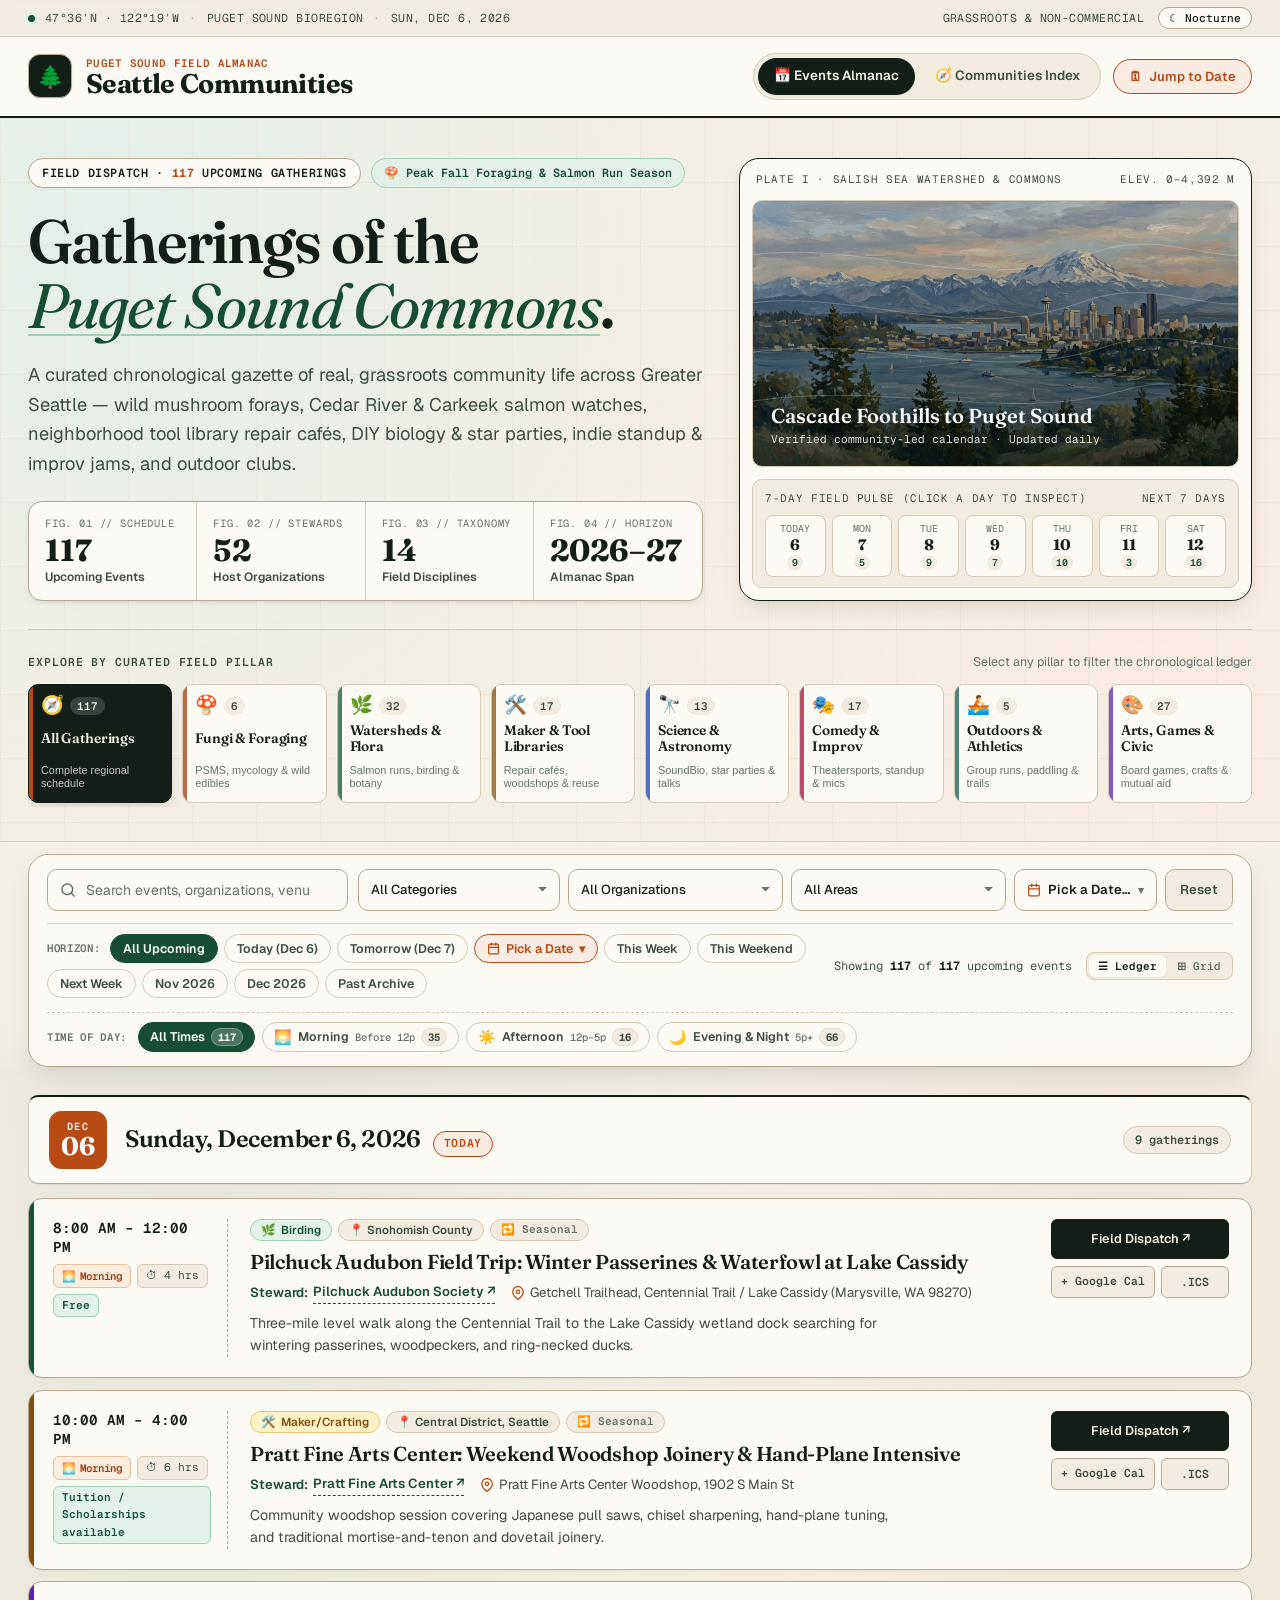
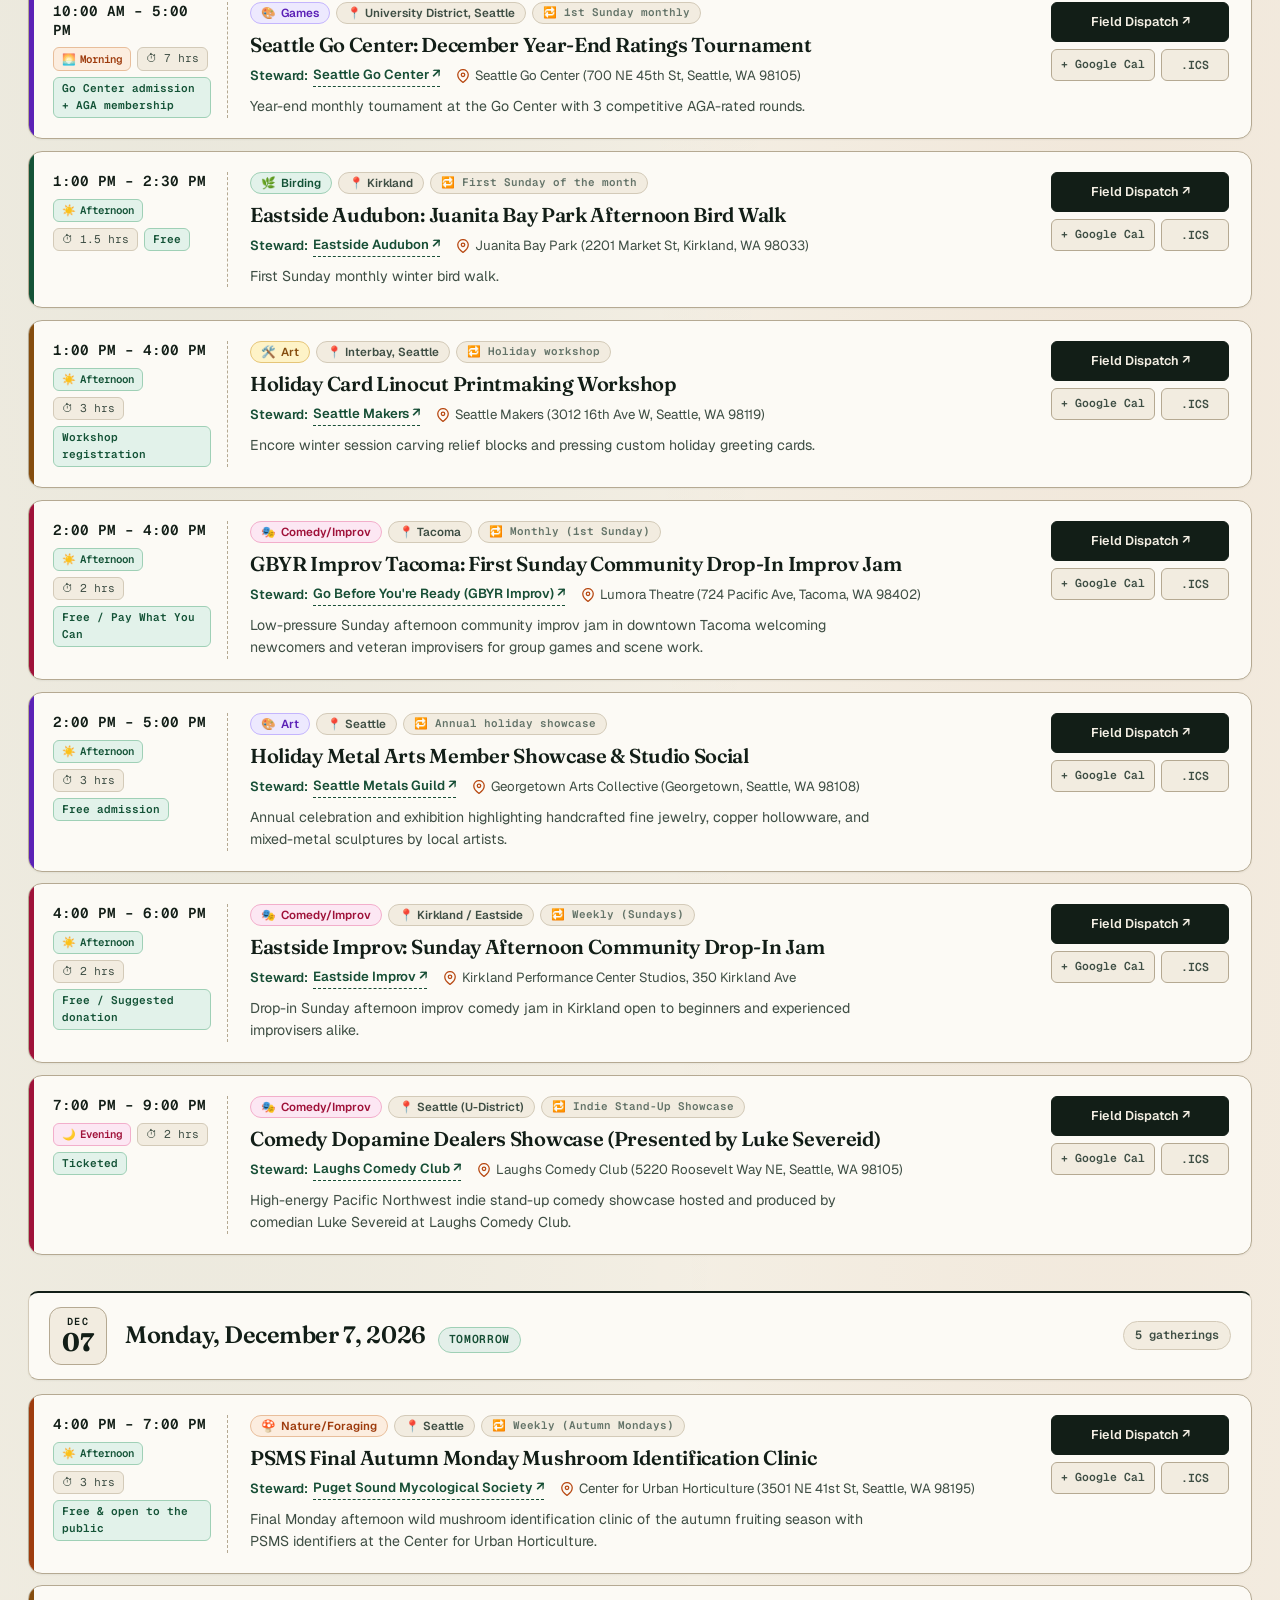
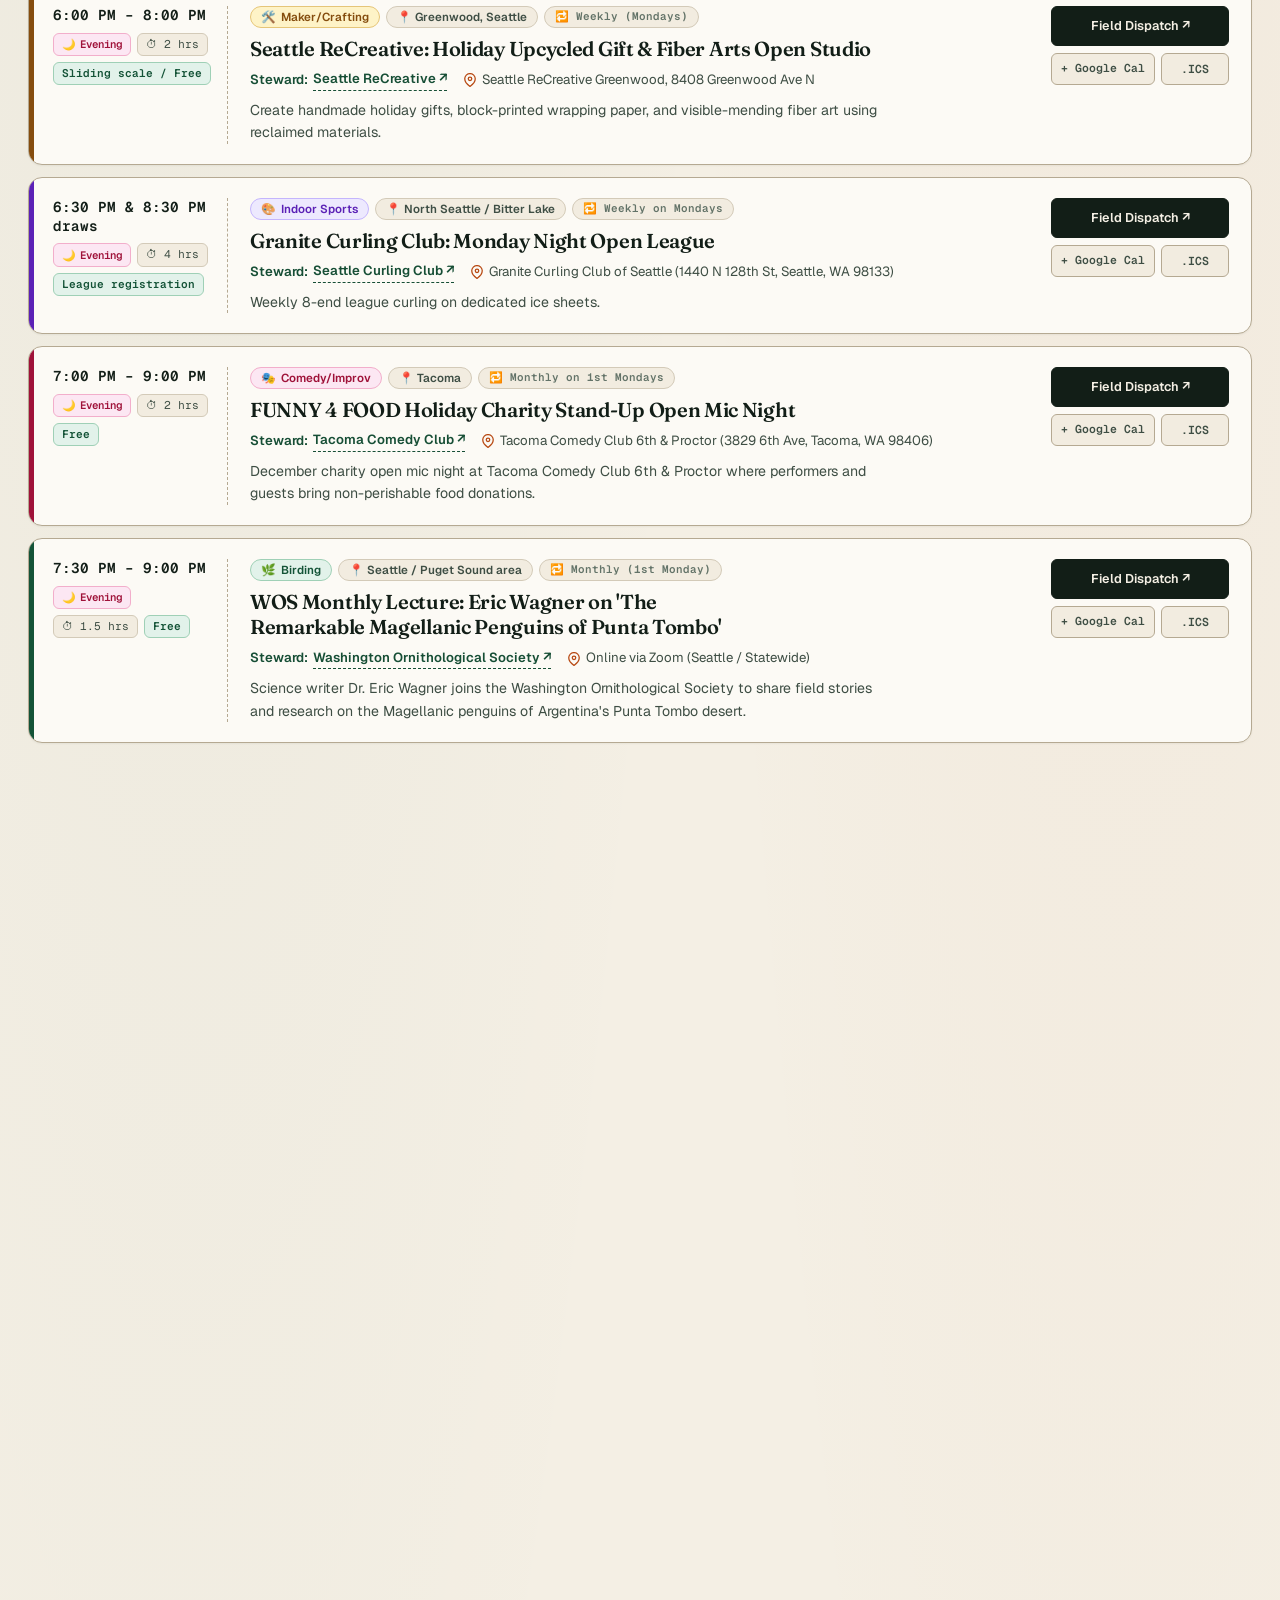
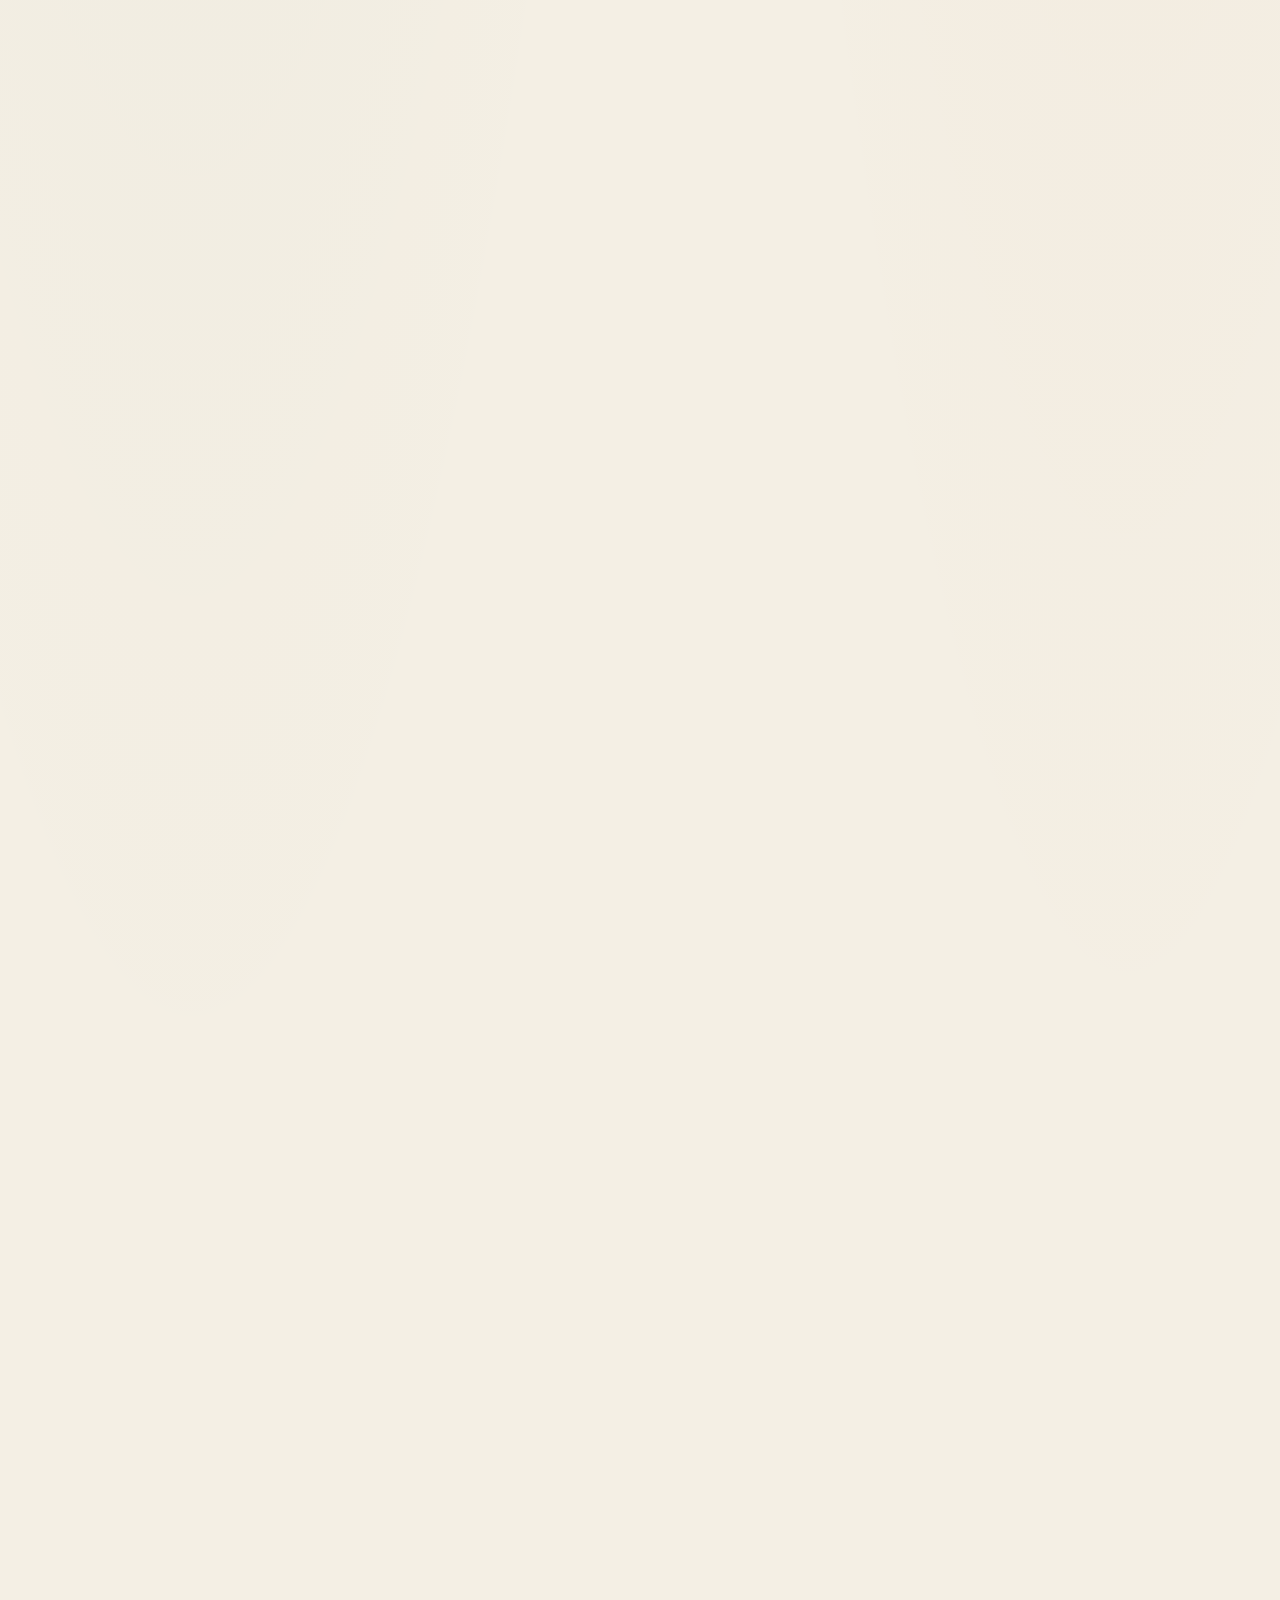
==== commit 278ad8a7: "Add high-level Time of Day filter (Morning, Afternoon, Evening & Night) with live counts" ====
--- a/index.html
+++ b/index.html
@@ -1329,6 +1329,103 @@
     box-shadow: var(--shadow-xs);
   }
 
+  /* High-Level Time-of-Day (Daypart) Filter Bar */
+  .daypart-filter-bar {
+    display: flex;
+    align-items: center;
+    justify-content: space-between;
+    gap: 10px;
+    padding-top: 9px;
+    margin-top: 2px;
+    border-top: 1px dashed var(--rule);
+    flex-wrap: wrap;
+  }
+
+  .daypart-pills-row {
+    display: flex;
+    align-items: center;
+    gap: 7px;
+    flex-wrap: wrap;
+    flex: 1;
+  }
+
+  .daypart-pill {
+    appearance: none;
+    border: 1px solid var(--rule);
+    background: var(--surface);
+    color: var(--ink-secondary);
+    font-family: var(--font-sans);
+    font-size: 0.78rem;
+    font-weight: 600;
+    padding: 5px 11px;
+    border-radius: 999px;
+    cursor: pointer;
+    display: inline-flex;
+    align-items: center;
+    gap: 6px;
+    white-space: nowrap;
+    transition: background-color 0.15s ease, color 0.15s ease, border-color 0.15s ease, box-shadow 0.15s ease;
+  }
+  .daypart-pill:hover {
+    border-color: var(--ink-secondary);
+    color: var(--ink);
+    background: var(--surface-2);
+  }
+  .daypart-pill.active {
+    background: var(--forest);
+    color: #ffffff;
+    border-color: var(--forest);
+    box-shadow: var(--shadow-xs);
+  }
+  .daypart-pill[data-daypart="morning"].active {
+    background: #b85d19;
+    border-color: #b85d19;
+    color: #ffffff;
+  }
+  .daypart-pill[data-daypart="afternoon"].active {
+    background: #1b6b58;
+    border-color: #1b6b58;
+    color: #ffffff;
+  }
+  .daypart-pill[data-daypart="evening"].active {
+    background: #3d348b;
+    border-color: #3d348b;
+    color: #ffffff;
+  }
+
+  .daypart-icon {
+    font-size: 0.88rem;
+    line-height: 1;
+  }
+
+  .daypart-range {
+    font-family: var(--font-mono);
+    font-size: 0.66rem;
+    font-weight: 500;
+    opacity: 0.78;
+  }
+
+  .daypart-count {
+    font-family: var(--font-mono);
+    font-size: 0.66rem;
+    font-weight: 700;
+    padding: 1px 6px;
+    border-radius: 999px;
+    background: var(--surface-2);
+    color: var(--ink-secondary);
+    border: 1px solid var(--rule-soft);
+    font-variant-numeric: tabular-nums;
+  }
+  .daypart-pill.active .daypart-count {
+    background: rgba(255, 255, 255, 0.22);
+    color: #ffffff;
+    border-color: rgba(255, 255, 255, 0.3);
+  }
+
+  .mobile-only-daypart-box {
+    display: none;
+  }
+
   /* Active Filter Chips */
   .active-filter-chips {
     display: none;
@@ -1988,6 +2085,35 @@
     background: var(--pillar-watershed-bg);
     color: var(--pillar-watershed-fg);
     border: 1px solid var(--pillar-watershed-border);
+  }
+
+  .event-daypart-pill {
+    font-family: var(--font-mono);
+    font-size: 0.68rem;
+    font-weight: 600;
+    padding: 2px 8px;
+    border-radius: 6px;
+    display: inline-flex;
+    align-items: center;
+    gap: 4px;
+    background: var(--surface-2);
+    color: var(--ink-secondary);
+    border: 1px solid var(--rule);
+  }
+  .event-daypart-pill[data-daypart="morning"] {
+    background: var(--pillar-fungi-bg);
+    color: var(--pillar-fungi-fg);
+    border-color: var(--pillar-fungi-border);
+  }
+  .event-daypart-pill[data-daypart="afternoon"] {
+    background: var(--pillar-watershed-bg);
+    color: var(--pillar-watershed-fg);
+    border-color: var(--pillar-watershed-border);
+  }
+  .event-daypart-pill[data-daypart="evening"] {
+    background: var(--pillar-comedy-bg);
+    color: var(--pillar-comedy-fg);
+    border-color: var(--pillar-comedy-border);
   }
 
   /* Center Column: Badges, Fraunces Title, Host & Description */
@@ -2443,15 +2569,19 @@
       cursor: pointer;
     }
 
-    .time-pills-row {
+    .time-pills-row,
+    .daypart-pills-row {
       overflow-x: auto;
       flex-wrap: nowrap;
       scrollbar-width: none;
       -webkit-overflow-scrolling: touch;
       padding-bottom: 2px;
     }
-    .time-pills-row::-webkit-scrollbar { display: none; }
+    .time-pills-row::-webkit-scrollbar,
+    .daypart-pills-row::-webkit-scrollbar { display: none; }
     .time-pills-label { display: none; }
+    .daypart-range { display: none; }
+    .mobile-only-daypart-box { display: flex; }
 
     .main-content {
       padding: 12px 14px 64px;
@@ -2756,6 +2886,16 @@
             </select>
           </div>
 
+          <div class="select-box mobile-only-daypart-box">
+            <label class="mobile-filter-label" for="daypart-filter-select">Time of Day</label>
+            <select id="daypart-filter-select" aria-label="Filter by time of day">
+              <option value="all">All Times of Day</option>
+              <option value="morning">🌅 Morning (Before 12 PM)</option>
+              <option value="afternoon">☀️ Afternoon (12 PM – 5 PM)</option>
+              <option value="evening">🌙 Evening &amp; Night (5 PM+)</option>
+            </select>
+          </div>
+
           <div class="select-box date-box">
             <label class="mobile-filter-label" for="filter-date-trigger-btn">Specific Date</label>
             <div class="date-trigger-wrap">
@@ -2822,6 +2962,35 @@
               <span>⊞ Grid</span>
             </button>
           </div>
+        </div>
+      </div>
+
+      <!-- High-Level Time-of-Day Filter Bar -->
+      <div class="daypart-filter-bar" role="group" aria-label="Filter by time of day">
+        <div class="daypart-pills-row" id="daypart-pills-row">
+          <span class="time-pills-label">Time of Day:</span>
+          <button type="button" class="daypart-pill active" data-daypart="all" aria-pressed="true">
+            <span>All Times</span>
+            <span class="daypart-count" id="dp-count-all">0</span>
+          </button>
+          <button type="button" class="daypart-pill" data-daypart="morning" aria-pressed="false" title="Morning gatherings starting before 12:00 PM">
+            <span class="daypart-icon" aria-hidden="true">🌅</span>
+            <span>Morning</span>
+            <span class="daypart-range">Before 12p</span>
+            <span class="daypart-count" id="dp-count-morning">0</span>
+          </button>
+          <button type="button" class="daypart-pill" data-daypart="afternoon" aria-pressed="false" title="Afternoon gatherings starting between 12:00 PM and 5:00 PM">
+            <span class="daypart-icon" aria-hidden="true">☀️</span>
+            <span>Afternoon</span>
+            <span class="daypart-range">12p–5p</span>
+            <span class="daypart-count" id="dp-count-afternoon">0</span>
+          </button>
+          <button type="button" class="daypart-pill" data-daypart="evening" aria-pressed="false" title="Evening and night gatherings starting at 5:00 PM or later">
+            <span class="daypart-icon" aria-hidden="true">🌙</span>
+            <span>Evening &amp; Night</span>
+            <span class="daypart-range">5p+</span>
+            <span class="daypart-count" id="dp-count-evening">0</span>
+          </button>
         </div>
       </div>
 
@@ -2939,6 +3108,7 @@
 
   let allEvents = [];
   let activeTimeframe = 'all';
+  let activeDaypart = 'all';
   let activePillar = 'all';
   let selectedCustomDate = '';
   let currentViewMode = 'ledger';
@@ -2956,6 +3126,12 @@
   const resetBtn = document.getElementById('reset-filters-btn');
   const emptyResetBtn = document.getElementById('empty-reset-btn');
   const timePills = document.querySelectorAll('.time-pill');
+  const daypartPills = document.querySelectorAll('.daypart-pill');
+  const daypartFilterSelect = document.getElementById('daypart-filter-select');
+  const dpCountAll = document.getElementById('dp-count-all');
+  const dpCountMorning = document.getElementById('dp-count-morning');
+  const dpCountAfternoon = document.getElementById('dp-count-afternoon');
+  const dpCountEvening = document.getElementById('dp-count-evening');
   const pillarsStrip = document.getElementById('pillars-strip');
   const weekHorizonGrid = document.getElementById('week-horizon-grid');
   const weekHorizonRange = document.getElementById('week-horizon-range');
@@ -3132,6 +3308,51 @@
     arts: '🎨'
   };
 
+  // Classify each event into a high-level Time of Day (Daypart):
+  // - 'morning': Before 12:00 PM (00:00 – 11:59)
+  // - 'afternoon': 12:00 PM – 4:59 PM (12:00 – 16:59)
+  // - 'evening': 5:00 PM & Night (17:00 – 23:59)
+  function classifyEventDaypart(ev) {
+    const startStr = (ev && ev.start) || '';
+    const m = startStr.match(/T(\d{2}):(\d{2})/);
+    if (m) {
+      const hour = parseInt(m[1], 10);
+      if (hour < 12) return 'morning';
+      if (hour < 17) return 'afternoon';
+      return 'evening';
+    }
+    const tStr = ((ev && ev.timeString) || '').toUpperCase();
+    const tm = tStr.match(/(\d{1,2})(?::(\d{2}))?\s*(AM|PM)/);
+    if (tm) {
+      let hr = parseInt(tm[1], 10);
+      const ampm = tm[3];
+      if (ampm === 'PM' && hr !== 12) hr += 12;
+      if (ampm === 'AM' && hr === 12) hr = 0;
+      if (hr < 12) return 'morning';
+      if (hr < 17) return 'afternoon';
+      return 'evening';
+    }
+    return 'afternoon';
+  }
+
+  const DAYPART_META = {
+    morning: { icon: '🌅', label: 'Morning', range: 'Before 12 PM', badge: 'Morning' },
+    afternoon: { icon: '☀️', label: 'Afternoon', range: '12–5 PM', badge: 'Afternoon' },
+    evening: { icon: '🌙', label: 'Evening & Night', range: '5 PM+', badge: 'Evening' }
+  };
+
+  function syncDaypartControls() {
+    daypartPills.forEach(btn => {
+      const dp = btn.getAttribute('data-daypart');
+      const isAct = dp === activeDaypart;
+      btn.classList.toggle('active', isAct);
+      btn.setAttribute('aria-pressed', isAct ? 'true' : 'false');
+    });
+    if (daypartFilterSelect && daypartFilterSelect.value !== activeDaypart) {
+      daypartFilterSelect.value = activeDaypart;
+    }
+  }
+
   function formatDisplayDateFull(dateStr) {
     if (typeof Temporal !== 'undefined' && Temporal.PlainDate) {
       try {
@@ -3289,6 +3510,7 @@
     for (let i = 0; i < allEvents.length; i++) {
       const ev = allEvents[i];
       if (activePillar !== 'all' && ev._pillar !== activePillar) continue;
+      if (activeDaypart !== 'all' && ev._daypart !== activeDaypart) continue;
       if (selCat && ev.activityType !== selCat) continue;
       if (selOrg && ev.organization !== selOrg) continue;
       if (selArea && ev.area !== selArea) continue;
@@ -3518,6 +3740,7 @@
         ev._searchStr = raw;
         ev._cleanStr = raw.replace(/[\s\-_,.]/g, '');
         ev._pillar = classifyEventPillar(ev);
+        ev._daypart = classifyEventDaypart(ev);
       }
       initCalendar();
     })
@@ -3837,11 +4060,45 @@
       });
     });
 
+    // High-Level Time-of-Day (Daypart) Filter Listeners
+    daypartPills.forEach(btn => {
+      btn.addEventListener('click', () => {
+        const dp = btn.getAttribute('data-daypart') || 'all';
+        activeDaypart = (activeDaypart === dp && dp !== 'all') ? 'all' : dp;
+        syncDaypartControls();
+        updateUrlParam('time', activeDaypart === 'all' ? null : activeDaypart);
+        renderWeekHorizonStrip();
+        renderAgenda();
+        if (calendarDialog && calendarDialog.open) {
+          renderCalendarMonth();
+        }
+      });
+    });
+
+    if (daypartFilterSelect) {
+      daypartFilterSelect.addEventListener('change', () => {
+        activeDaypart = daypartFilterSelect.value || 'all';
+        syncDaypartControls();
+        updateUrlParam('time', activeDaypart === 'all' ? null : activeDaypart);
+        renderWeekHorizonStrip();
+        renderAgenda();
+        if (calendarDialog && calendarDialog.open) {
+          renderCalendarMonth();
+        }
+      });
+    }
+
     const urlParams = new URLSearchParams(window.location.search);
     const initialQuery = urlParams.get('q');
     if (initialQuery && searchInput) {
       searchInput.value = initialQuery;
       clearSearchBtn.style.display = 'inline-flex';
+    }
+    const rawTimeParam = (urlParams.get('time') || urlParams.get('daypart') || '').toLowerCase();
+    if (rawTimeParam === 'morning' || rawTimeParam === 'afternoon' || rawTimeParam === 'evening' || rawTimeParam === 'night') {
+      activeDaypart = rawTimeParam === 'night' ? 'evening' : rawTimeParam;
+      syncDaypartControls();
+      renderWeekHorizonStrip();
     }
     const initialDate = urlParams.get('date') || urlParams.get('d');
     if (initialDate && /^\d{4}-\d{2}-\d{2}$/.test(initialDate)) {
@@ -3875,6 +4132,7 @@
   function updateMobileFilterStatus(selCat, selOrg, selArea, countVisible) {
     let count = 0;
     if (activePillar !== 'all') count++;
+    if (activeDaypart !== 'all') count++;
     if (selCat) count++;
     if (selOrg) count++;
     if (selArea) count++;
@@ -3905,6 +4163,10 @@
         let chipsHtml = '';
         if (activePillar !== 'all') {
           chipsHtml += `<span class="active-chip">${PILLAR_EMBLEMS[activePillar] || '🧭'} Pillar: ${escapeHtml(activePillar.toUpperCase())} <button type="button" data-clear="pillar" aria-label="Clear pillar filter">✕</button></span>`;
+        }
+        if (activeDaypart !== 'all' && DAYPART_META[activeDaypart]) {
+          const dpMeta = DAYPART_META[activeDaypart];
+          chipsHtml += `<span class="active-chip">${dpMeta.icon} Time: ${escapeHtml(dpMeta.label)} (${escapeHtml(dpMeta.range)}) <button type="button" data-clear="daypart" aria-label="Clear time of day filter">✕</button></span>`;
         }
         if (selectedCustomDate) {
           const shortDate = formatDisplayDateShort(selectedCustomDate);
@@ -3933,6 +4195,11 @@
                 });
               }
             }
+            if (target === 'daypart') {
+              activeDaypart = 'all';
+              syncDaypartControls();
+              updateUrlParam('time', null);
+            }
             if (target === 'date') clearCustomDate();
             if (target === 'cat') categoryFilter.value = '';
             if (target === 'org' && orgFilter) orgFilter.value = '';
@@ -3959,6 +4226,9 @@
       });
     }
 
+    activeDaypart = 'all';
+    syncDaypartControls();
+
     selectedCustomDate = '';
     syncDateTriggerLabels();
 
@@ -3967,6 +4237,7 @@
     const allPill = document.querySelector('.time-pill[data-timeframe="all"]');
     if (allPill) allPill.classList.add('active');
     updateUrlParam('date', null);
+    updateUrlParam('time', null);
     updateUrlParam('q', null);
     renderWeekHorizonStrip();
     renderAgenda();
@@ -4152,7 +4423,18 @@
       }));
     }
 
-    const filtered = allEvents.filter(ev => {
+    const {
+      todayStr,
+      tomorrowStr,
+      endThisWeekStr,
+      thisWeekendSatStr,
+      thisWeekendSunStr,
+      nextWeekStartStr,
+      nextWeekEndStr
+    } = getCalendarDateBounds();
+
+    // Step 1: Filter by all criteria except Daypart so we can compute live Morning / Afternoon / Evening counts
+    const baseMatches = allEvents.filter(ev => {
       if (activePillar !== 'all' && ev._pillar !== activePillar) return false;
       if (selCat && ev.activityType !== selCat) return false;
       if (selOrg && ev.organization !== selOrg) return false;
@@ -4166,16 +4448,6 @@
         });
         if (!directMatch && !compressedMatch && !tokenMatch) return false;
       }
-
-      const {
-        todayStr,
-        tomorrowStr,
-        endThisWeekStr,
-        thisWeekendSatStr,
-        thisWeekendSunStr,
-        nextWeekStartStr,
-        nextWeekEndStr
-      } = getCalendarDateBounds();
 
       const dateStr = ev.dateString;
 
@@ -4209,6 +4481,22 @@
       return true;
     });
 
+    // Update live Daypart count badges for the current Horizon/Date/Filter context
+    const dpCounts = { all: baseMatches.length, morning: 0, afternoon: 0, evening: 0 };
+    for (let i = 0; i < baseMatches.length; i++) {
+      const dp = baseMatches[i]._daypart || classifyEventDaypart(baseMatches[i]);
+      if (dpCounts[dp] !== undefined) dpCounts[dp]++;
+    }
+    if (dpCountAll) dpCountAll.textContent = dpCounts.all;
+    if (dpCountMorning) dpCountMorning.textContent = dpCounts.morning;
+    if (dpCountAfternoon) dpCountAfternoon.textContent = dpCounts.afternoon;
+    if (dpCountEvening) dpCountEvening.textContent = dpCounts.evening;
+
+    // Step 2: Apply active Time-of-Day (Daypart) filter
+    const filtered = activeDaypart === 'all'
+      ? baseMatches
+      : baseMatches.filter(ev => (ev._daypart || classifyEventDaypart(ev)) === activeDaypart);
+
     if (statusCountEl) {
       if (selectedCustomDate) {
         const fullDateText = formatDisplayDateFull(selectedCustomDate);
@@ -4288,6 +4576,8 @@
         const gcalUrl = makeGoogleCalendarUrl(ev);
         const pillar = ev._pillar || classifyEventPillar(ev);
         const emblem = PILLAR_EMBLEMS[pillar] || '🌲';
+        const daypart = ev._daypart || classifyEventDaypart(ev);
+        const dpInfo = DAYPART_META[daypart] || DAYPART_META.afternoon;
 
         html += `
           <article class="event-card" data-pillar="${pillar}">
@@ -4296,6 +4586,7 @@
               <div class="event-time-col">
                 <div class="event-time">${escapeHtml(ev.timeString)}</div>
                 <div class="event-meta-pills">
+                  <span class="event-daypart-pill" data-daypart="${daypart}" title="${escapeHtml(dpInfo.label)} (${escapeHtml(dpInfo.range)})"><span aria-hidden="true">${dpInfo.icon}</span> ${escapeHtml(dpInfo.badge)}</span>
                   ${duration ? `<span class="event-duration">⏱ ${escapeHtml(duration)}</span>` : ''}
                   ${ev.cost ? `<span class="event-cost-pill">${escapeHtml(ev.cost)}</span>` : ''}
                 </div>
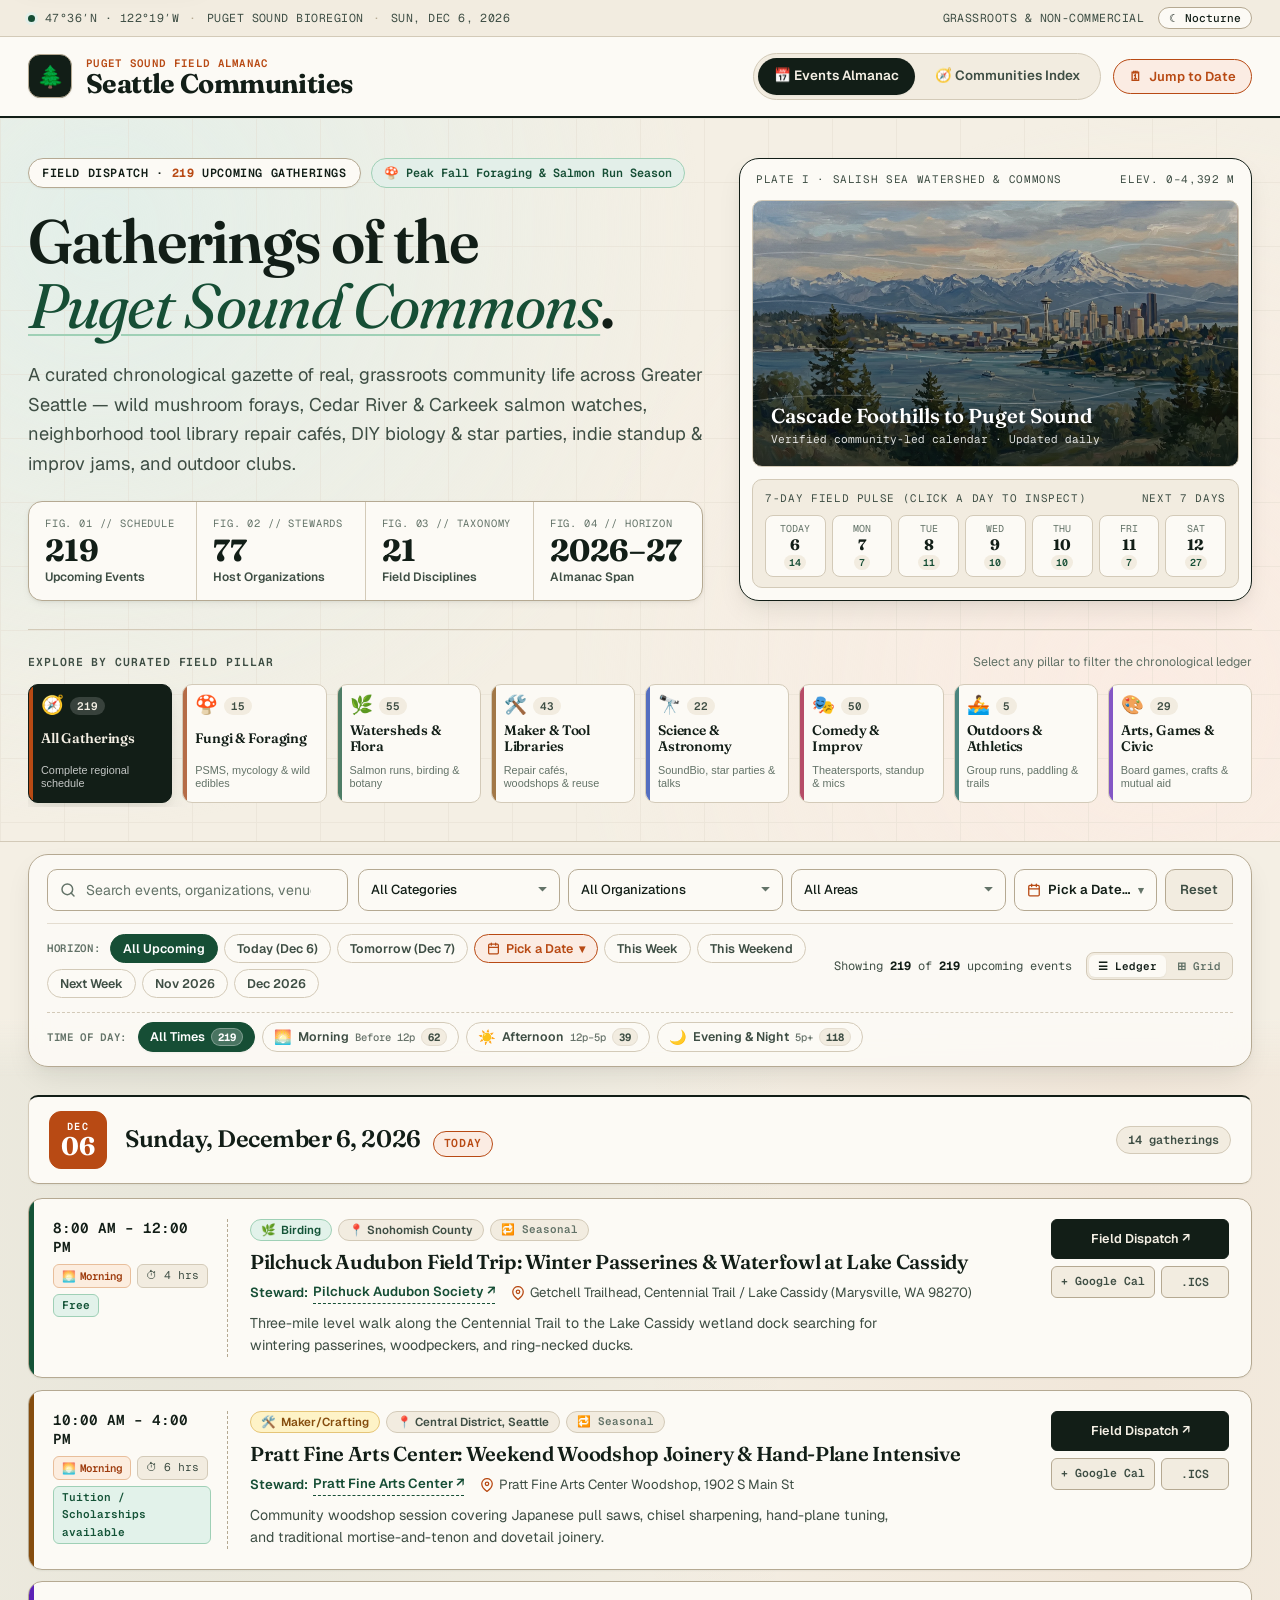
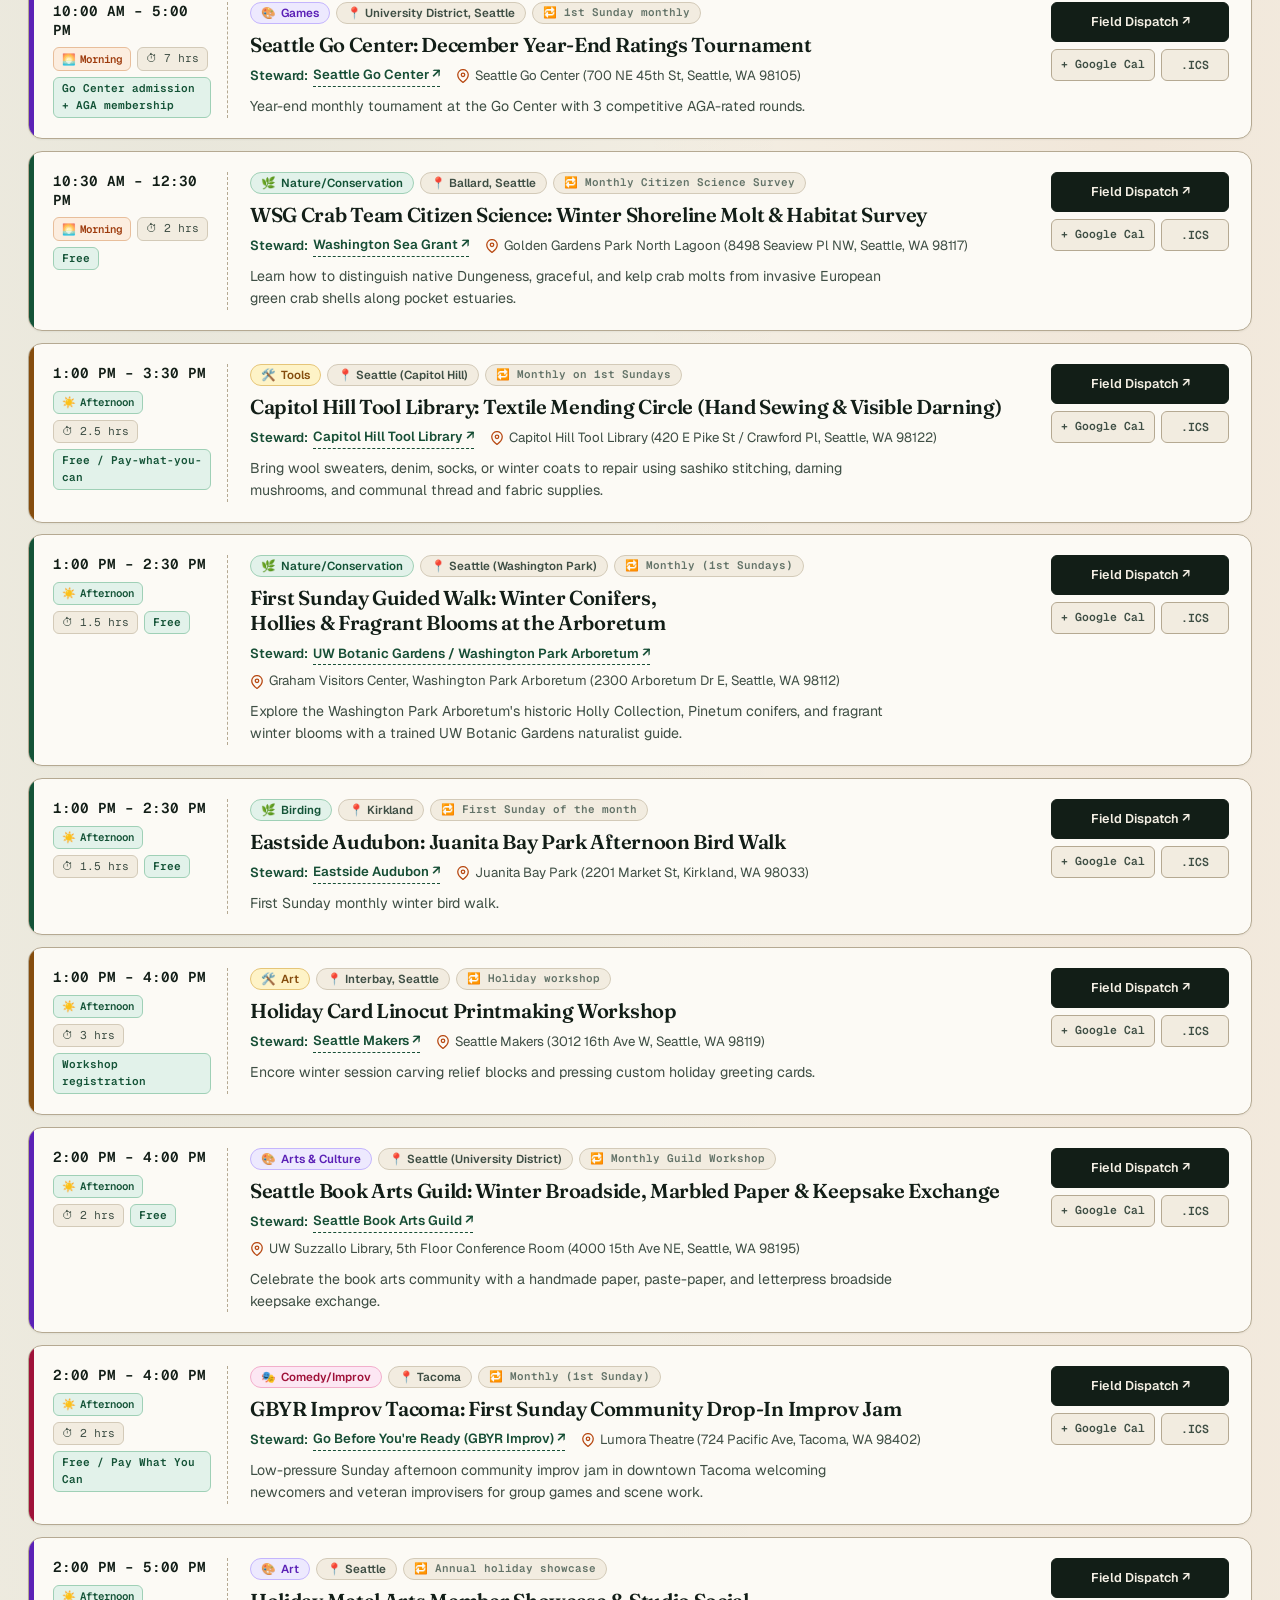
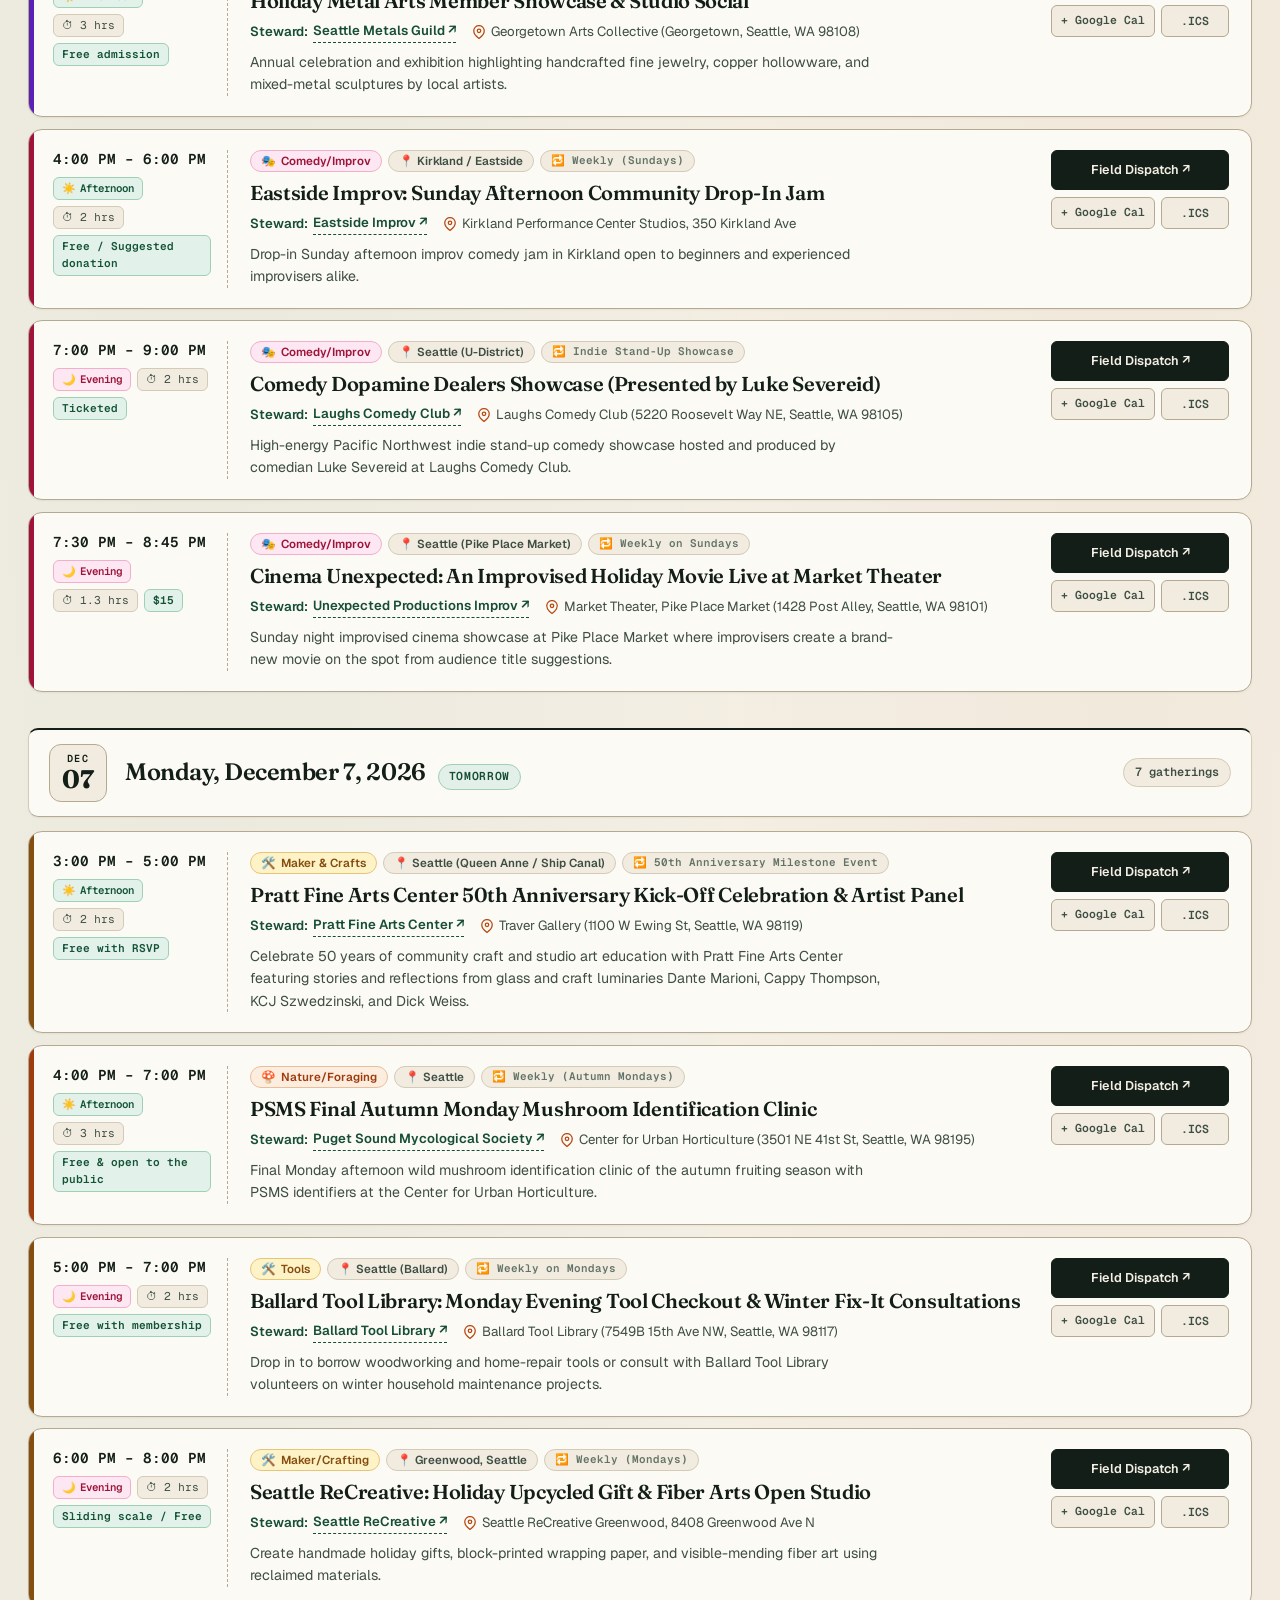
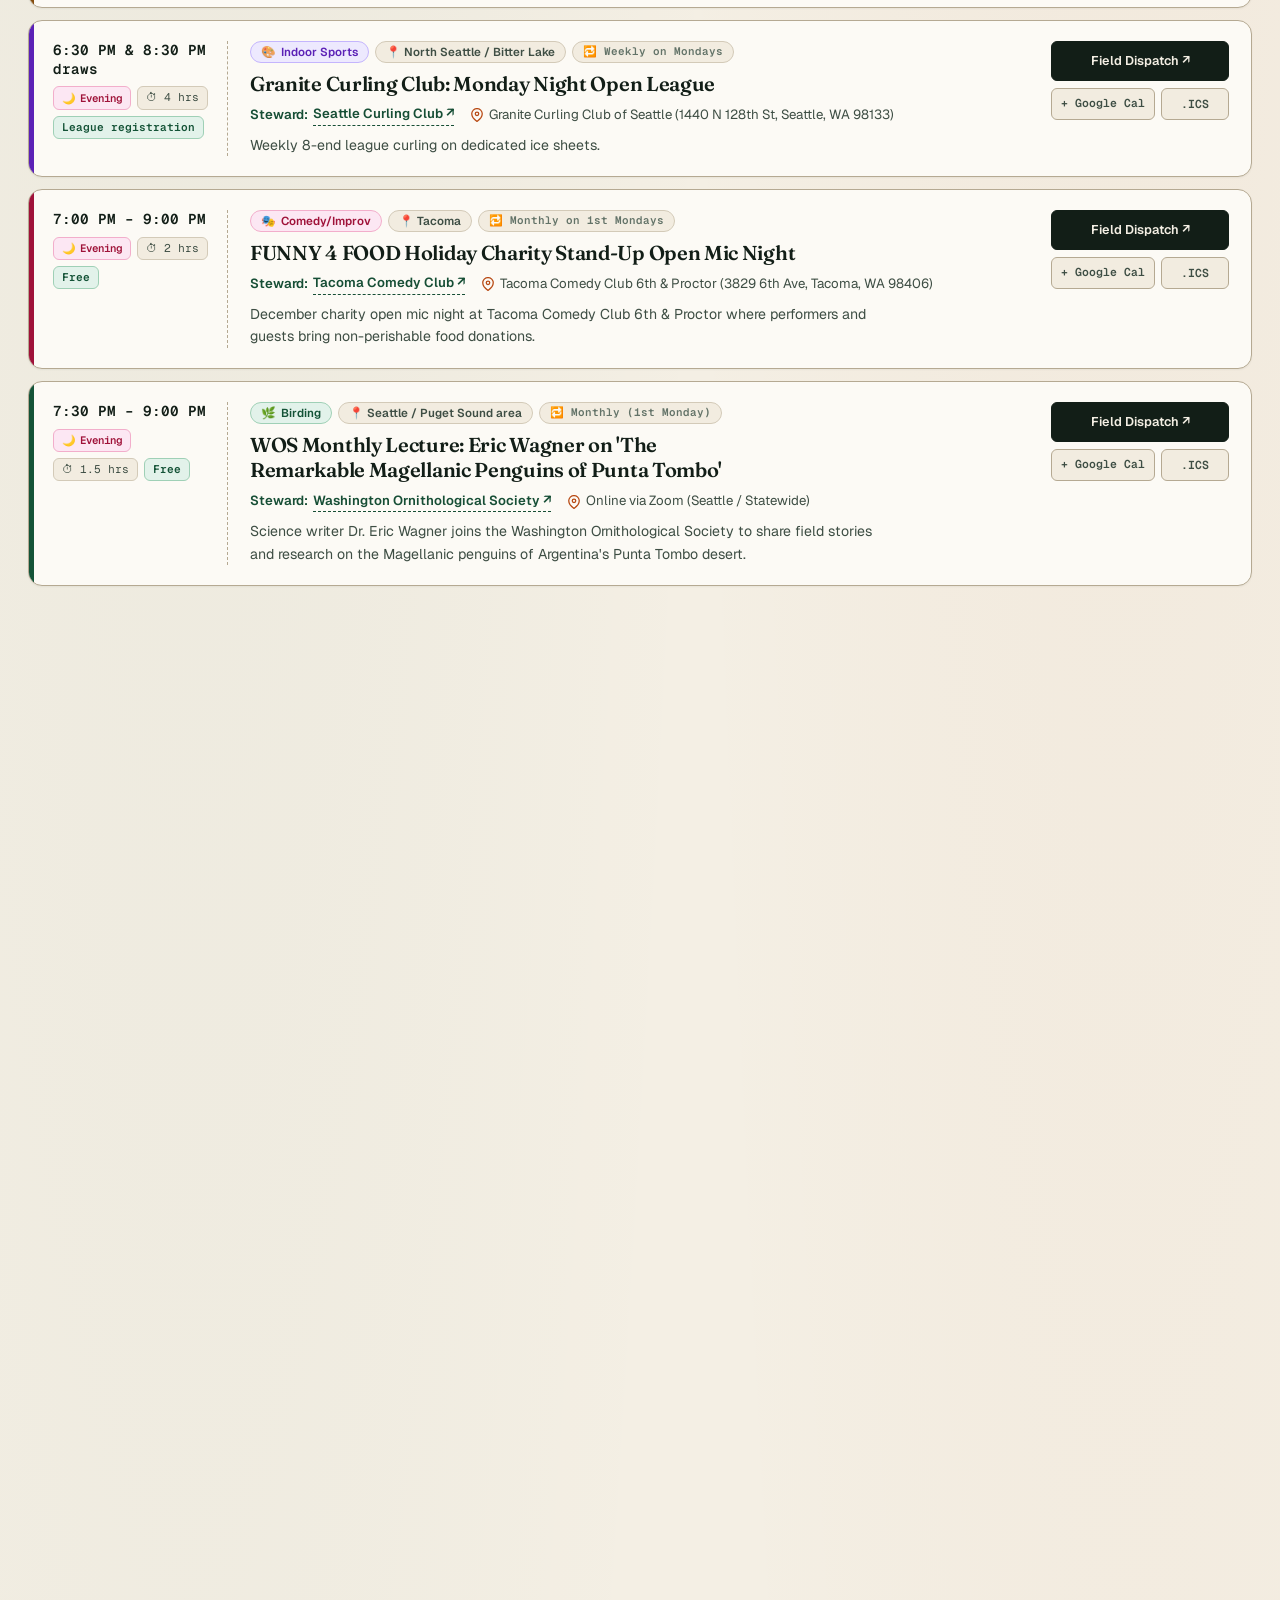
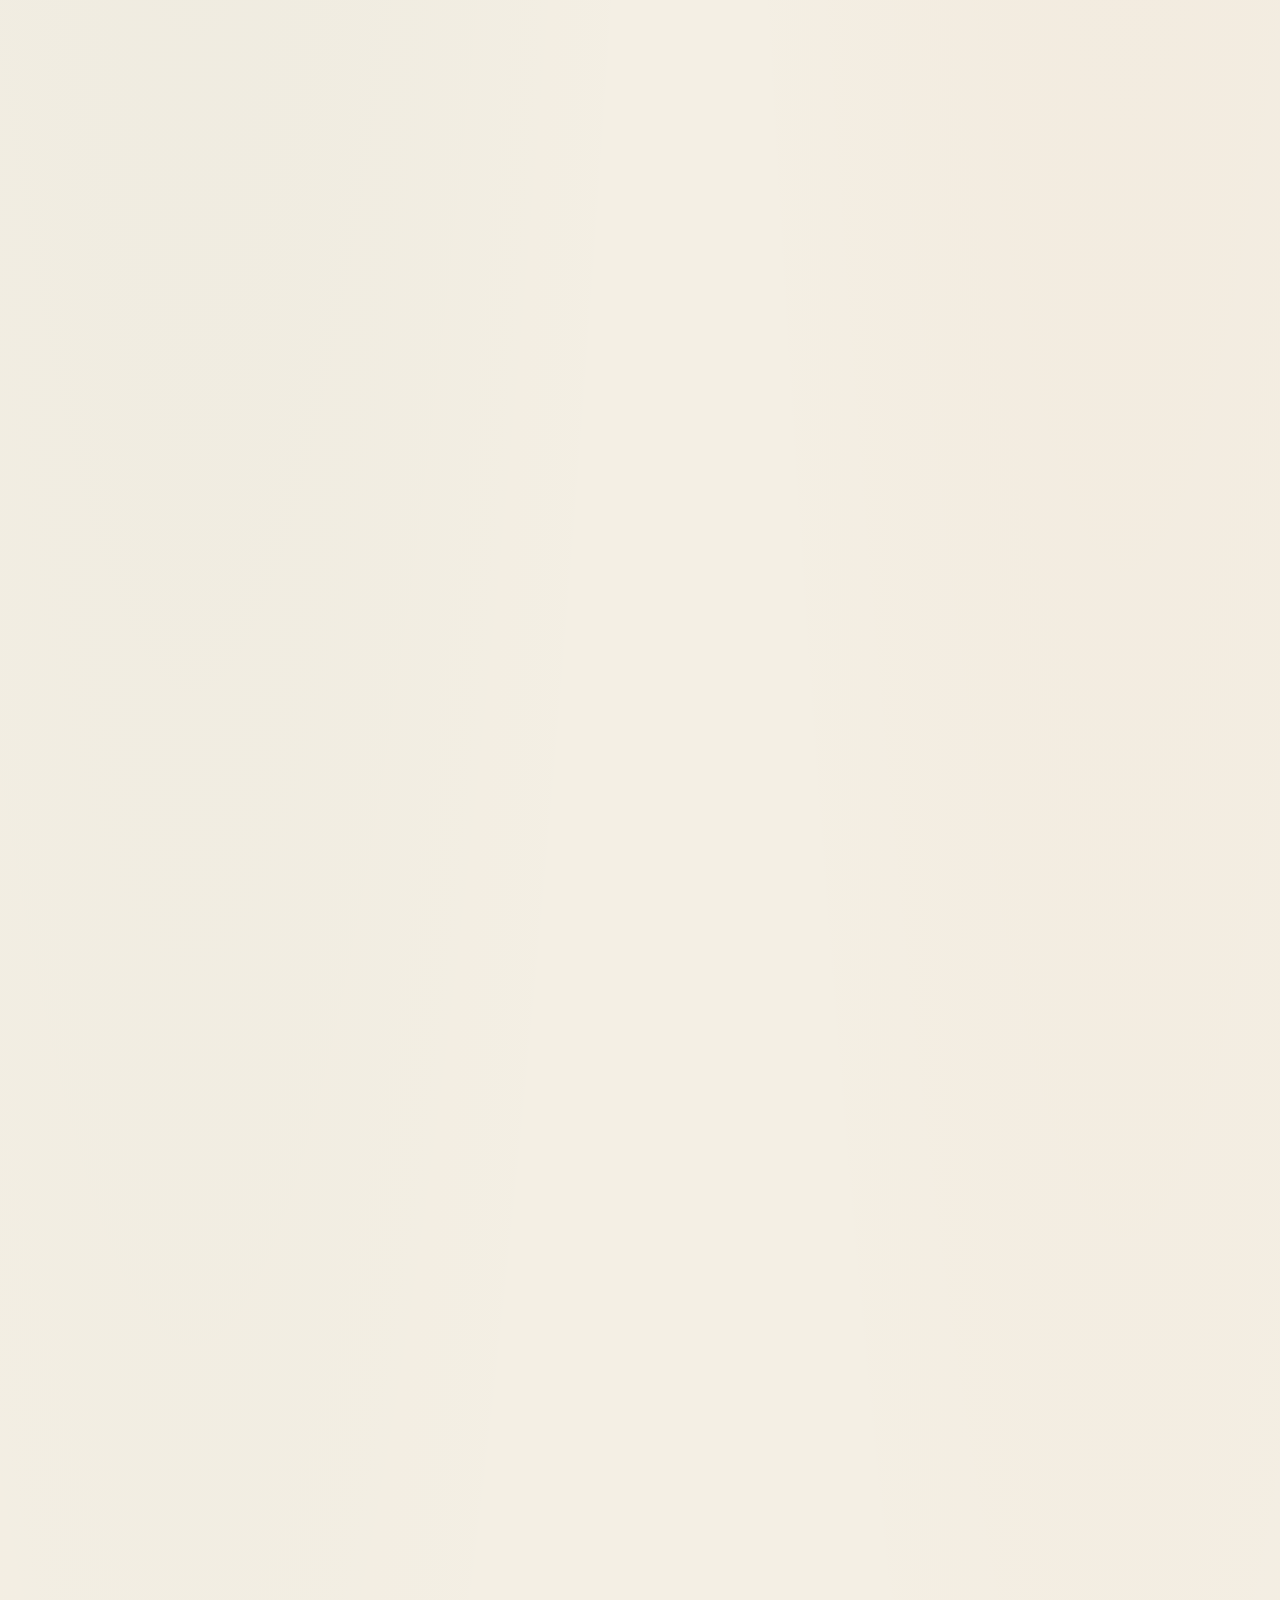
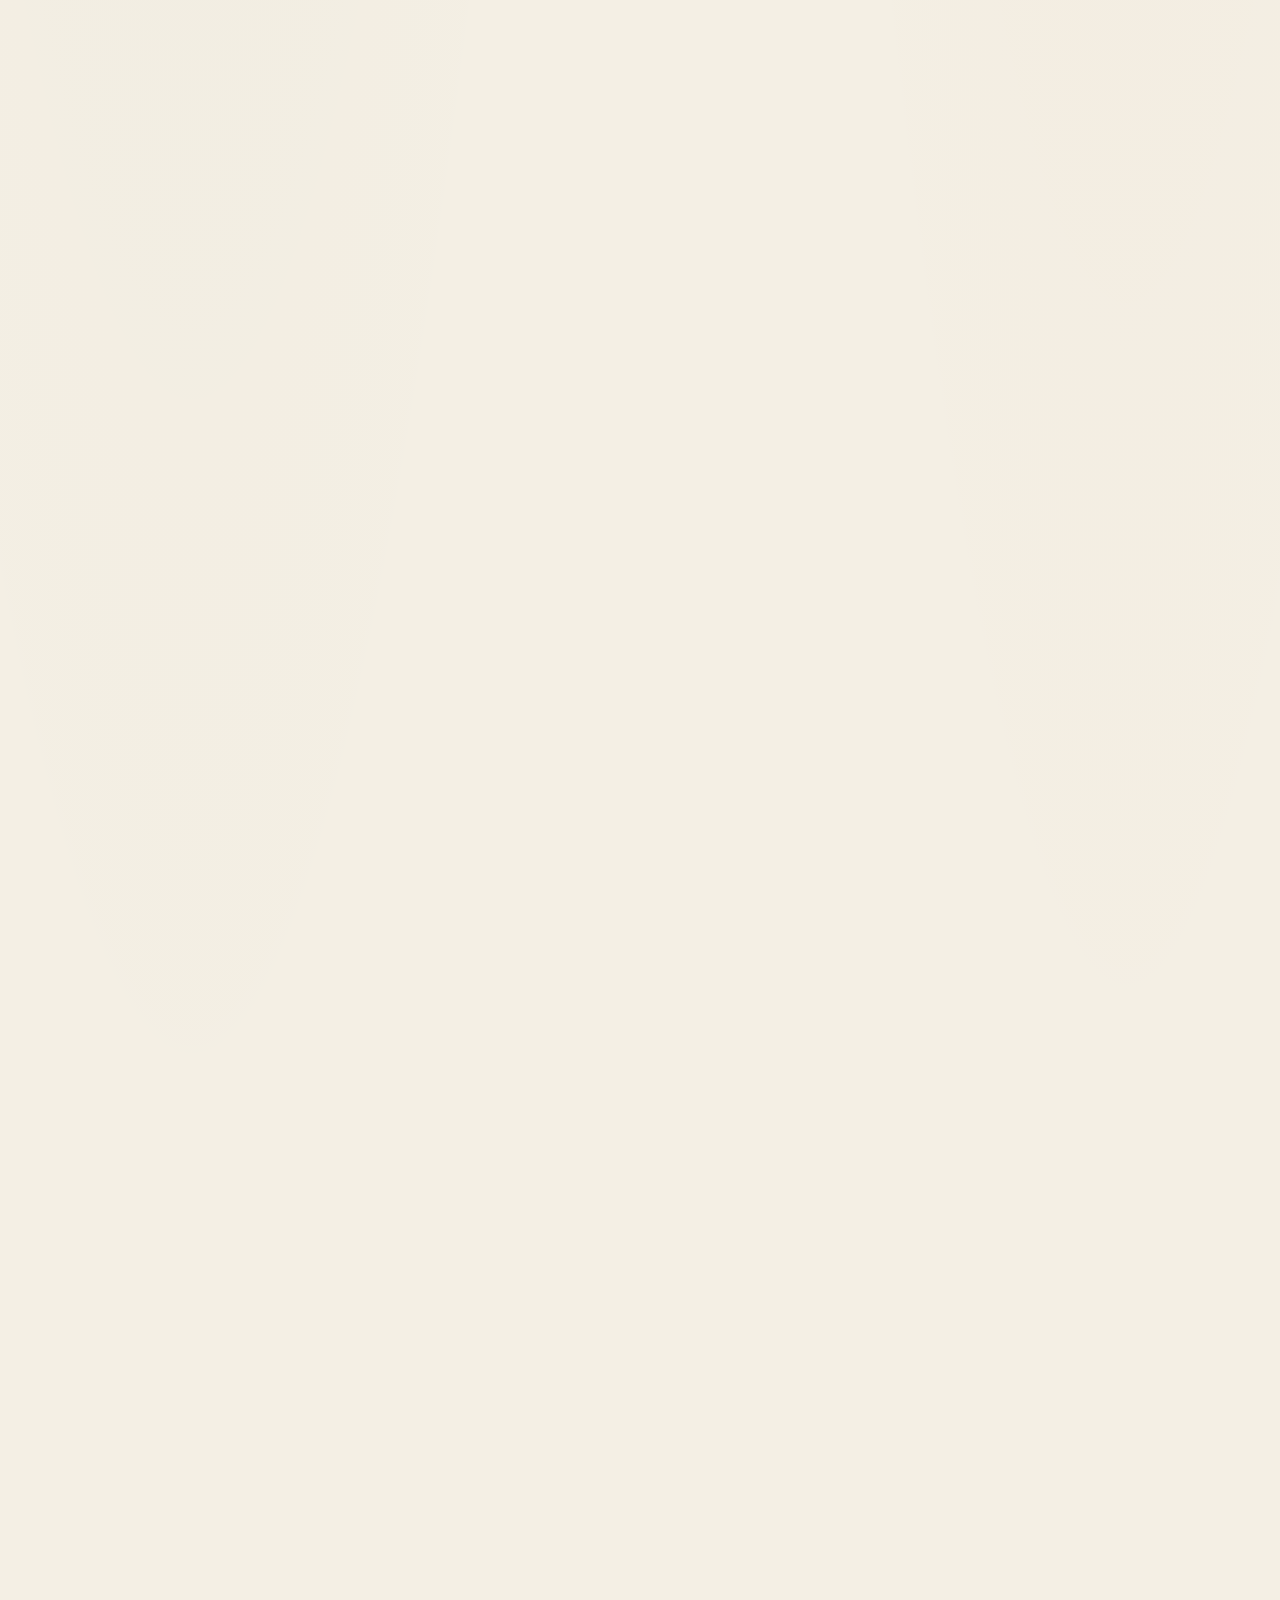
==== commit cabca7b9: "Remove Past Archive filter and prune past events data for faster future-only calendar" ====
--- a/index.html
+++ b/index.html
@@ -1666,8 +1666,12 @@
     align-items: center;
     justify-content: center;
   }
-  .cal-nav-btn:hover {
+  .cal-nav-btn:hover:not(:disabled) {
     background: var(--surface-2);
+  }
+  .cal-nav-btn:disabled {
+    opacity: 0.35;
+    cursor: not-allowed;
   }
 
   .cal-grid-wrap {
@@ -1714,6 +1718,11 @@
   .cal-day-cell.is-outside {
     opacity: 0.38;
   }
+  .cal-day-cell.is-past {
+    opacity: 0.32;
+    cursor: not-allowed;
+    pointer-events: none;
+  }
   .cal-day-cell.is-today {
     border-color: var(--amber);
     box-shadow: inset 0 0 0 1px var(--amber);
@@ -1811,7 +1820,7 @@
   /* Modern Web Guidance: Defer rendering ONLY on below-the-fold day groups */
   .agenda-day-group.day-group-deferred {
     content-visibility: auto;
-    contain-intrinsic-size: auto none auto 280px;
+    contain-intrinsic-size: auto 28rem;
   }
 
   /* Almanac Chapter Day Header */
@@ -2947,7 +2956,6 @@
           <button type="button" class="time-pill" data-timeframe="next-week">Next Week</button>
           <button type="button" class="time-pill" data-timeframe="november">Nov 2026</button>
           <button type="button" class="time-pill" data-timeframe="december">Dec 2026</button>
-          <button type="button" class="time-pill" data-timeframe="past">Past Archive</button>
         </div>
 
         <div class="filter-meta-controls">
@@ -3446,7 +3454,8 @@
   }
 
   function applyCustomDate(dateVal) {
-    if (!dateVal) {
+    const todayStr = getLocalDateStr();
+    if (!dateVal || dateVal < todayStr) {
       clearCustomDate();
       return;
     }
@@ -3591,6 +3600,12 @@
     const counts = getEventCountsByDate();
     const { todayStr } = getCalendarDateBounds();
     const presets = getPresetDates();
+    const now = new Date();
+    const isCurrentOrPastMonth = (calViewYear < now.getFullYear()) ||
+      (calViewYear === now.getFullYear() && calViewMonth <= now.getMonth());
+    if (calPrevMonthBtn) {
+      calPrevMonthBtn.disabled = isCurrentOrPastMonth;
+    }
 
     const monthNames = [
       'January', 'February', 'March', 'April', 'May', 'June',
@@ -3653,12 +3668,14 @@
       }
 
       const dateStr = `${cellYear}-${String(cellMonth + 1).padStart(2, '0')}-${String(dayNum).padStart(2, '0')}`;
-      const evCount = counts[dateStr] || 0;
+      const isPast = dateStr < todayStr;
+      const evCount = isPast ? 0 : (counts[dateStr] || 0);
       const isToday = dateStr === todayStr;
       const isSelected = dateStr === selectedCustomDate;
 
       const classes = ['cal-day-cell'];
       if (isOutside) classes.push('is-outside');
+      if (isPast) classes.push('is-past');
       if (isToday) classes.push('is-today');
       if (isSelected) classes.push('is-selected');
       if (evCount === 0) {
@@ -3669,7 +3686,7 @@
 
       const ariaLabel = `${formatDisplayDateFull(dateStr)}, ${evCount} event${evCount === 1 ? '' : 's'}`;
       cellsHtml += `
-        <button type="button" class="${classes.join(' ')}" data-date="${dateStr}" aria-label="${escapeHtml(ariaLabel)}" aria-pressed="${isSelected ? 'true' : 'false'}" title="${escapeHtml(ariaLabel)}">
+        <button type="button" class="${classes.join(' ')}" data-date="${dateStr}" ${isPast ? 'disabled aria-disabled="true"' : ''} aria-label="${escapeHtml(ariaLabel)}" aria-pressed="${isSelected ? 'true' : 'false'}" title="${escapeHtml(ariaLabel)}">
           <span class="cal-day-num">${dayNum}</span>
           <span class="cal-day-count">${evCount > 0 ? evCount : '·'}</span>
         </button>
@@ -3733,14 +3750,17 @@
 
   loadEventsData()
     .then(data => {
-      allEvents = data;
-      for (let i = 0; i < allEvents.length; i++) {
-        const ev = allEvents[i];
+      const todayStr = getLocalDateStr();
+      allEvents = [];
+      for (let i = 0; i < data.length; i++) {
+        const ev = data[i];
+        if (!ev || ev.dateString < todayStr) continue;
         const raw = `${ev.title} ${ev.organization} ${ev.venue} ${ev.area} ${ev.activityType} ${ev.description}`.toLowerCase();
         ev._searchStr = raw;
         ev._cleanStr = raw.replace(/[\s\-_,.]/g, '');
         ev._pillar = classifyEventPillar(ev);
         ev._daypart = classifyEventDaypart(ev);
+        allEvents.push(ev);
       }
       initCalendar();
     })
@@ -3766,12 +3786,10 @@
       tomorrowPill.textContent = `Tomorrow (${mName} ${dNum})`;
     }
 
-    const { todayStr } = getCalendarDateBounds();
-    const upcomingEvents = allEvents.filter(e => e.dateString >= todayStr);
-    const total = upcomingEvents.length;
-    const uniqueGroups = new Set(upcomingEvents.map(e => e.organization)).size;
-    const categories = new Set(upcomingEvents.map(e => e.activityType));
-    const areas = new Set(upcomingEvents.map(e => e.area));
+    const total = allEvents.length;
+    const uniqueGroups = new Set(allEvents.map(e => e.organization)).size;
+    const categories = new Set(allEvents.map(e => e.activityType));
+    const areas = new Set(allEvents.map(e => e.area));
 
     heroEventCount.textContent = total;
     statTotalEvents.textContent = total;
@@ -3781,7 +3799,7 @@
 
     // Populate Pillar Counts
     const pCounts = { all: total, fungi: 0, watershed: 0, maker: 0, science: 0, comedy: 0, outdoors: 0, arts: 0 };
-    upcomingEvents.forEach(e => {
+    allEvents.forEach(e => {
       if (pCounts[e._pillar] !== undefined) pCounts[e._pillar]++;
     });
     Object.keys(pCounts).forEach(k => {
@@ -3946,6 +3964,10 @@
 
     if (calPrevMonthBtn) {
       calPrevMonthBtn.addEventListener('click', () => {
+        const now = new Date();
+        if (calViewYear < now.getFullYear() || (calViewYear === now.getFullYear() && calViewMonth <= now.getMonth())) {
+          return;
+        }
         calViewMonth--;
         if (calViewMonth < 0) {
           calViewMonth = 11;
@@ -3987,7 +4009,7 @@
     if (calDaysGrid) {
       calDaysGrid.addEventListener('click', (e) => {
         const cell = e.target.closest('.cal-day-cell');
-        if (!cell) return;
+        if (!cell || cell.disabled || cell.classList.contains('is-past')) return;
         const pickedDate = cell.getAttribute('data-date');
         if (pickedDate) {
           applyCustomDate(pickedDate);
@@ -4298,7 +4320,9 @@
     };
   }
 
-  function getRelativeDayLabel(dateStr) {
+  const dateHeaderCache = {};
+
+  function getRelativeDayLabel(dateStr, bounds) {
     const {
       todayStr,
       tomorrowStr,
@@ -4307,9 +4331,8 @@
       thisWeekendSunStr,
       nextWeekStartStr,
       nextWeekEndStr
-    } = getCalendarDateBounds();
-
-    if (dateStr < todayStr) return 'Past Archive';
+    } = bounds || getCalendarDateBounds();
+
     if (dateStr === todayStr) return 'Today';
     if (dateStr === tomorrowStr) return 'Tomorrow';
     if (dateStr === thisWeekendSatStr || dateStr === thisWeekendSunStr) return 'This Weekend';
@@ -4340,6 +4363,18 @@
     };
   }
 
+  function getCachedDayMeta(dateStr) {
+    let meta = dateHeaderCache[dateStr];
+    if (!meta) {
+      meta = {
+        headerDate: escapeHtml(formatDayHeader(dateStr)),
+        tile: getDayTileParts(dateStr)
+      };
+      dateHeaderCache[dateStr] = meta;
+    }
+    return meta;
+  }
+
   function calculateDuration(startIso, endIso) {
     if (!startIso || !endIso) return null;
     const diffMs = new Date(endIso) - new Date(startIso);
@@ -4366,6 +4401,75 @@
     const location = encodeURIComponent(`${event.venue}, ${event.area}`);
 
     return `${base}&text=${text}&dates=${dates}&details=${details}&location=${location}`;
+  }
+
+  function buildEventCardHtml(ev) {
+    const duration = calculateDuration(ev.start, ev.end);
+    const gcalUrl = makeGoogleCalendarUrl(ev);
+    const pillar = ev._pillar || classifyEventPillar(ev);
+    const emblem = PILLAR_EMBLEMS[pillar] || '🌲';
+    const daypart = ev._daypart || classifyEventDaypart(ev);
+    const dpInfo = DAYPART_META[daypart] || DAYPART_META.afternoon;
+
+    return `
+          <article class="event-card" data-pillar="${pillar}">
+            <div class="event-card-inner">
+              <!-- Time & Cost Stamp Column -->
+              <div class="event-time-col">
+                <div class="event-time">${escapeHtml(ev.timeString)}</div>
+                <div class="event-meta-pills">
+                  <span class="event-daypart-pill" data-daypart="${daypart}" title="${escapeHtml(dpInfo.label)} (${escapeHtml(dpInfo.range)})"><span aria-hidden="true">${dpInfo.icon}</span> ${escapeHtml(dpInfo.badge)}</span>
+                  ${duration ? `<span class="event-duration">⏱ ${escapeHtml(duration)}</span>` : ''}
+                  ${ev.cost ? `<span class="event-cost-pill">${escapeHtml(ev.cost)}</span>` : ''}
+                </div>
+              </div>
+
+              <!-- Editorial Details Column -->
+              <div class="event-details-col">
+                <div class="event-tags-row">
+                  <span class="event-badge badge-category"><span aria-hidden="true">${emblem}</span> ${escapeHtml(ev.activityType)}</span>
+                  <span class="event-badge badge-area">📍 ${escapeHtml(ev.area)}</span>
+                  ${ev.recurrence ? `<span class="event-badge badge-recurrence">🔁 ${escapeHtml(ev.recurrence)}</span>` : ''}
+                </div>
+
+                <h3 class="event-title">${escapeHtml(ev.title)}</h3>
+
+                <div class="event-org-venue-row">
+                  <div class="event-org-line">
+                    <span>Steward:</span>
+                    <a href="${escapeHtml(ev.url)}" target="_blank" rel="noopener noreferrer" class="event-org-link">
+                      ${escapeHtml(ev.organization)} ↗
+                    </a>
+                  </div>
+                  <div class="event-venue">
+                    <svg width="14" height="14" viewBox="0 0 24 24" fill="none" stroke="currentColor" stroke-width="2.2" stroke-linecap="round" stroke-linejoin="round" aria-hidden="true">
+                      <path d="M21 10c0 7-9 13-9 13s-9-6-9-13a9 9 0 0 1 18 0z"></path>
+                      <circle cx="12" cy="10" r="3"></circle>
+                    </svg>
+                    <span>${escapeHtml(ev.venue)}</span>
+                  </div>
+                </div>
+
+                <p class="event-desc">${escapeHtml(ev.description)}</p>
+              </div>
+
+              <!-- Actions Column -->
+              <div class="event-actions-col">
+                <a href="${escapeHtml(ev.url)}" target="_blank" rel="noopener noreferrer" class="action-btn btn-source">
+                  <span>Field Dispatch ↗</span>
+                </a>
+                <div class="event-actions-subrow">
+                  <a href="${gcalUrl}" target="_blank" rel="noopener noreferrer" class="action-btn btn-gcal" title="Add to Google Calendar">
+                    <span>+ Google Cal</span>
+                  </a>
+                  <button type="button" class="action-btn btn-ics" onclick="downloadIcs('${escapeHtml(ev.id)}')" title="Download .ics calendar file">
+                    <span>.ICS</span>
+                  </button>
+                </div>
+              </div>
+            </div>
+          </article>
+        `;
   }
 
   window.downloadIcs = function(eventId) {
@@ -4423,6 +4527,7 @@
       }));
     }
 
+    const bounds = getCalendarDateBounds();
     const {
       todayStr,
       tomorrowStr,
@@ -4431,7 +4536,7 @@
       thisWeekendSunStr,
       nextWeekStartStr,
       nextWeekEndStr
-    } = getCalendarDateBounds();
+    } = bounds;
 
     // Step 1: Filter by all criteria except Daypart so we can compute live Morning / Afternoon / Evening counts
     const baseMatches = allEvents.filter(ev => {
@@ -4450,11 +4555,10 @@
       }
 
       const dateStr = ev.dateString;
+      if (dateStr < todayStr) return false;
 
       if (activeTimeframe === 'custom-date') {
         if (dateStr !== selectedCustomDate) return false;
-      } else if (activeTimeframe === 'all') {
-        if (dateStr < todayStr) return false;
       } else if (activeTimeframe === 'today') {
         if (dateStr !== todayStr) return false;
       } else if (activeTimeframe === 'tomorrow') {
@@ -4465,17 +4569,10 @@
         if (!(dateStr === thisWeekendSatStr || dateStr === thisWeekendSunStr)) return false;
       } else if (activeTimeframe === 'next-week') {
         if (!(dateStr >= nextWeekStartStr && dateStr <= nextWeekEndStr)) return false;
-      } else if (activeTimeframe === 'october') {
-        if (!dateStr.startsWith('2026-10')) return false;
-        if (dateStr < todayStr) return false;
       } else if (activeTimeframe === 'november') {
         if (!dateStr.startsWith('2026-11')) return false;
-        if (dateStr < todayStr) return false;
       } else if (activeTimeframe === 'december') {
         if (!dateStr.startsWith('2026-12')) return false;
-        if (dateStr < todayStr) return false;
-      } else if (activeTimeframe === 'past') {
-        if (dateStr >= todayStr) return false;
       }
 
       return true;
@@ -4501,12 +4598,8 @@
       if (selectedCustomDate) {
         const fullDateText = formatDisplayDateFull(selectedCustomDate);
         statusCountEl.innerHTML = `Showing <strong id="visible-count">${filtered.length}</strong> event${filtered.length === 1 ? '' : 's'} on <strong>${escapeHtml(fullDateText)}</strong>`;
-      } else if (activeTimeframe === 'past') {
-        statusCountEl.innerHTML = `Showing <strong id="visible-count">${filtered.length}</strong> past event${filtered.length === 1 ? '' : 's'}`;
       } else {
-        const { todayStr } = getCalendarDateBounds();
-        const totalUpcoming = allEvents.filter(e => e.dateString >= todayStr).length;
-        statusCountEl.innerHTML = `Showing <strong id="visible-count">${filtered.length}</strong> of <strong id="total-count">${totalUpcoming}</strong> upcoming events`;
+        statusCountEl.innerHTML = `Showing <strong id="visible-count">${filtered.length}</strong> of <strong id="total-count">${allEvents.length}</strong> upcoming events`;
       }
     }
     updateMobileFilterStatus(selCat, selOrg, selArea, filtered.length);
@@ -4548,22 +4641,21 @@
 
     sortedDates.forEach((dateStr, dayIndex) => {
       const dayEvents = groupedByDate[dateStr];
-      const headerDate = formatDayHeader(dateStr);
-      const relativeLabel = getRelativeDayLabel(dateStr);
-      const tile = getDayTileParts(dateStr);
+      const { headerDate, tile } = getCachedDayMeta(dateStr);
+      const relativeLabel = getRelativeDayLabel(dateStr, bounds);
       const isToday = relativeLabel === 'Today';
       // Modern Web Guidance: Apply content-visibility: auto ONLY to below-the-fold day groups
       const deferredClass = dayIndex >= 2 ? 'day-group-deferred' : '';
 
       html += `
-        <section class="agenda-day-group ${deferredClass}" aria-label="${escapeHtml(headerDate)}">
+        <section class="agenda-day-group ${deferredClass}" aria-label="${headerDate}">
           <div class="agenda-day-header">
             <div class="day-cal-tile ${isToday ? 'is-today-tile' : ''}" aria-hidden="true">
               <span class="day-cal-tile-month">${tile.month}</span>
               <span class="day-cal-tile-num">${tile.day}</span>
             </div>
             <div class="agenda-day-title-wrap">
-              <h2 class="agenda-day-title">${escapeHtml(headerDate)}</h2>
+              <h2 class="agenda-day-title">${headerDate}</h2>
               <span class="agenda-day-relative ${isToday ? 'is-today' : (relativeLabel === 'Tomorrow' ? 'is-tomorrow' : '')}">${escapeHtml(relativeLabel)}</span>
             </div>
             <span class="agenda-day-count">${dayEvents.length} gathering${dayEvents.length > 1 ? 's' : ''}</span>
@@ -4571,74 +4663,13 @@
           <div class="agenda-events-list">
       `;
 
-      dayEvents.forEach(ev => {
-        const duration = calculateDuration(ev.start, ev.end);
-        const gcalUrl = makeGoogleCalendarUrl(ev);
-        const pillar = ev._pillar || classifyEventPillar(ev);
-        const emblem = PILLAR_EMBLEMS[pillar] || '🌲';
-        const daypart = ev._daypart || classifyEventDaypart(ev);
-        const dpInfo = DAYPART_META[daypart] || DAYPART_META.afternoon;
-
-        html += `
-          <article class="event-card" data-pillar="${pillar}">
-            <div class="event-card-inner">
-              <!-- Time & Cost Stamp Column -->
-              <div class="event-time-col">
-                <div class="event-time">${escapeHtml(ev.timeString)}</div>
-                <div class="event-meta-pills">
-                  <span class="event-daypart-pill" data-daypart="${daypart}" title="${escapeHtml(dpInfo.label)} (${escapeHtml(dpInfo.range)})"><span aria-hidden="true">${dpInfo.icon}</span> ${escapeHtml(dpInfo.badge)}</span>
-                  ${duration ? `<span class="event-duration">⏱ ${escapeHtml(duration)}</span>` : ''}
-                  ${ev.cost ? `<span class="event-cost-pill">${escapeHtml(ev.cost)}</span>` : ''}
-                </div>
-              </div>
-
-              <!-- Editorial Details Column -->
-              <div class="event-details-col">
-                <div class="event-tags-row">
-                  <span class="event-badge badge-category"><span aria-hidden="true">${emblem}</span> ${escapeHtml(ev.activityType)}</span>
-                  <span class="event-badge badge-area">📍 ${escapeHtml(ev.area)}</span>
-                  ${ev.recurrence ? `<span class="event-badge badge-recurrence">🔁 ${escapeHtml(ev.recurrence)}</span>` : ''}
-                </div>
-
-                <h3 class="event-title">${escapeHtml(ev.title)}</h3>
-
-                <div class="event-org-venue-row">
-                  <div class="event-org-line">
-                    <span>Steward:</span>
-                    <a href="${escapeHtml(ev.url)}" target="_blank" rel="noopener noreferrer" class="event-org-link">
-                      ${escapeHtml(ev.organization)} ↗
-                    </a>
-                  </div>
-                  <div class="event-venue">
-                    <svg width="14" height="14" viewBox="0 0 24 24" fill="none" stroke="currentColor" stroke-width="2.2" stroke-linecap="round" stroke-linejoin="round" aria-hidden="true">
-                      <path d="M21 10c0 7-9 13-9 13s-9-6-9-13a9 9 0 0 1 18 0z"></path>
-                      <circle cx="12" cy="10" r="3"></circle>
-                    </svg>
-                    <span>${escapeHtml(ev.venue)}</span>
-                  </div>
-                </div>
-
-                <p class="event-desc">${escapeHtml(ev.description)}</p>
-              </div>
-
-              <!-- Actions Column -->
-              <div class="event-actions-col">
-                <a href="${escapeHtml(ev.url)}" target="_blank" rel="noopener noreferrer" class="action-btn btn-source">
-                  <span>Field Dispatch ↗</span>
-                </a>
-                <div class="event-actions-subrow">
-                  <a href="${gcalUrl}" target="_blank" rel="noopener noreferrer" class="action-btn btn-gcal" title="Add to Google Calendar">
-                    <span>+ Google Cal</span>
-                  </a>
-                  <button type="button" class="action-btn btn-ics" onclick="downloadIcs('${escapeHtml(ev.id)}')" title="Download .ics calendar file">
-                    <span>.ICS</span>
-                  </button>
-                </div>
-              </div>
-            </div>
-          </article>
-        `;
-      });
+      for (let j = 0; j < dayEvents.length; j++) {
+        const ev = dayEvents[j];
+        if (!ev._cardHtml) {
+          ev._cardHtml = buildEventCardHtml(ev);
+        }
+        html += ev._cardHtml;
+      }
 
       html += `
           </div>
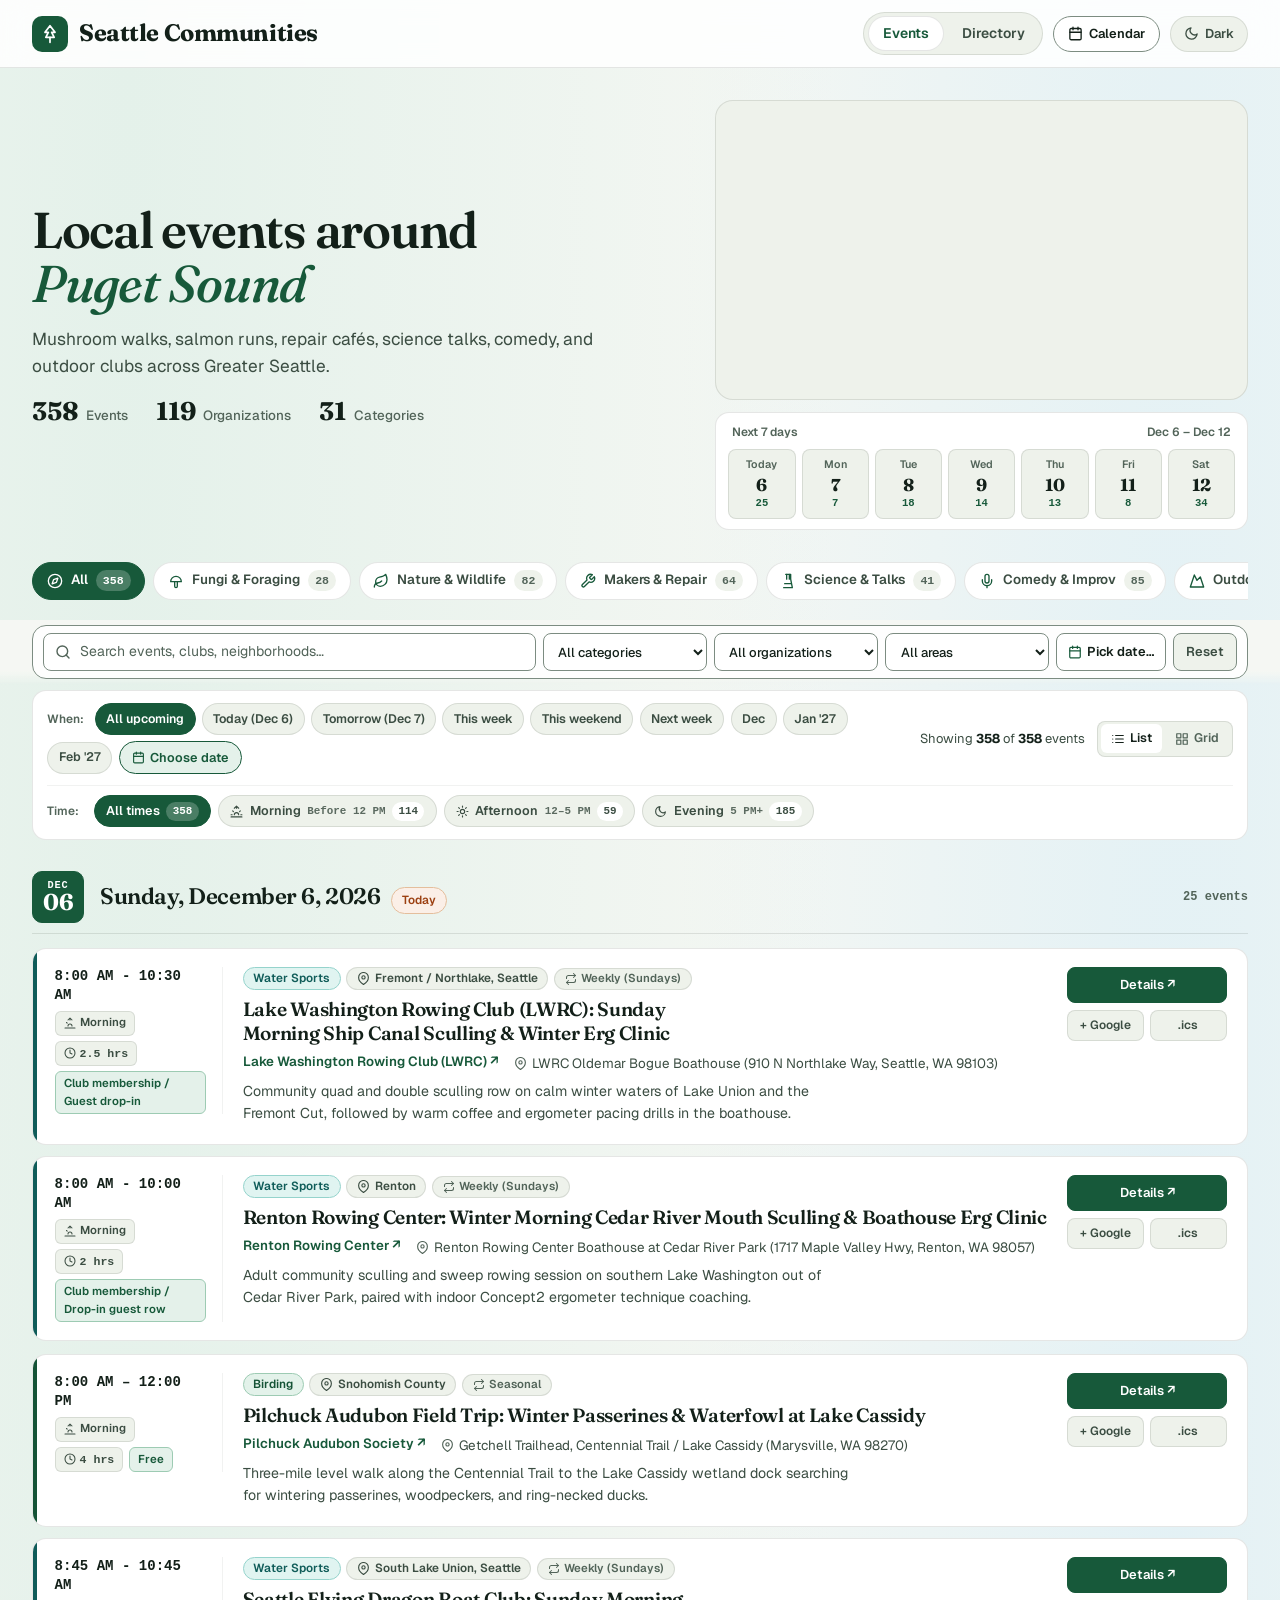
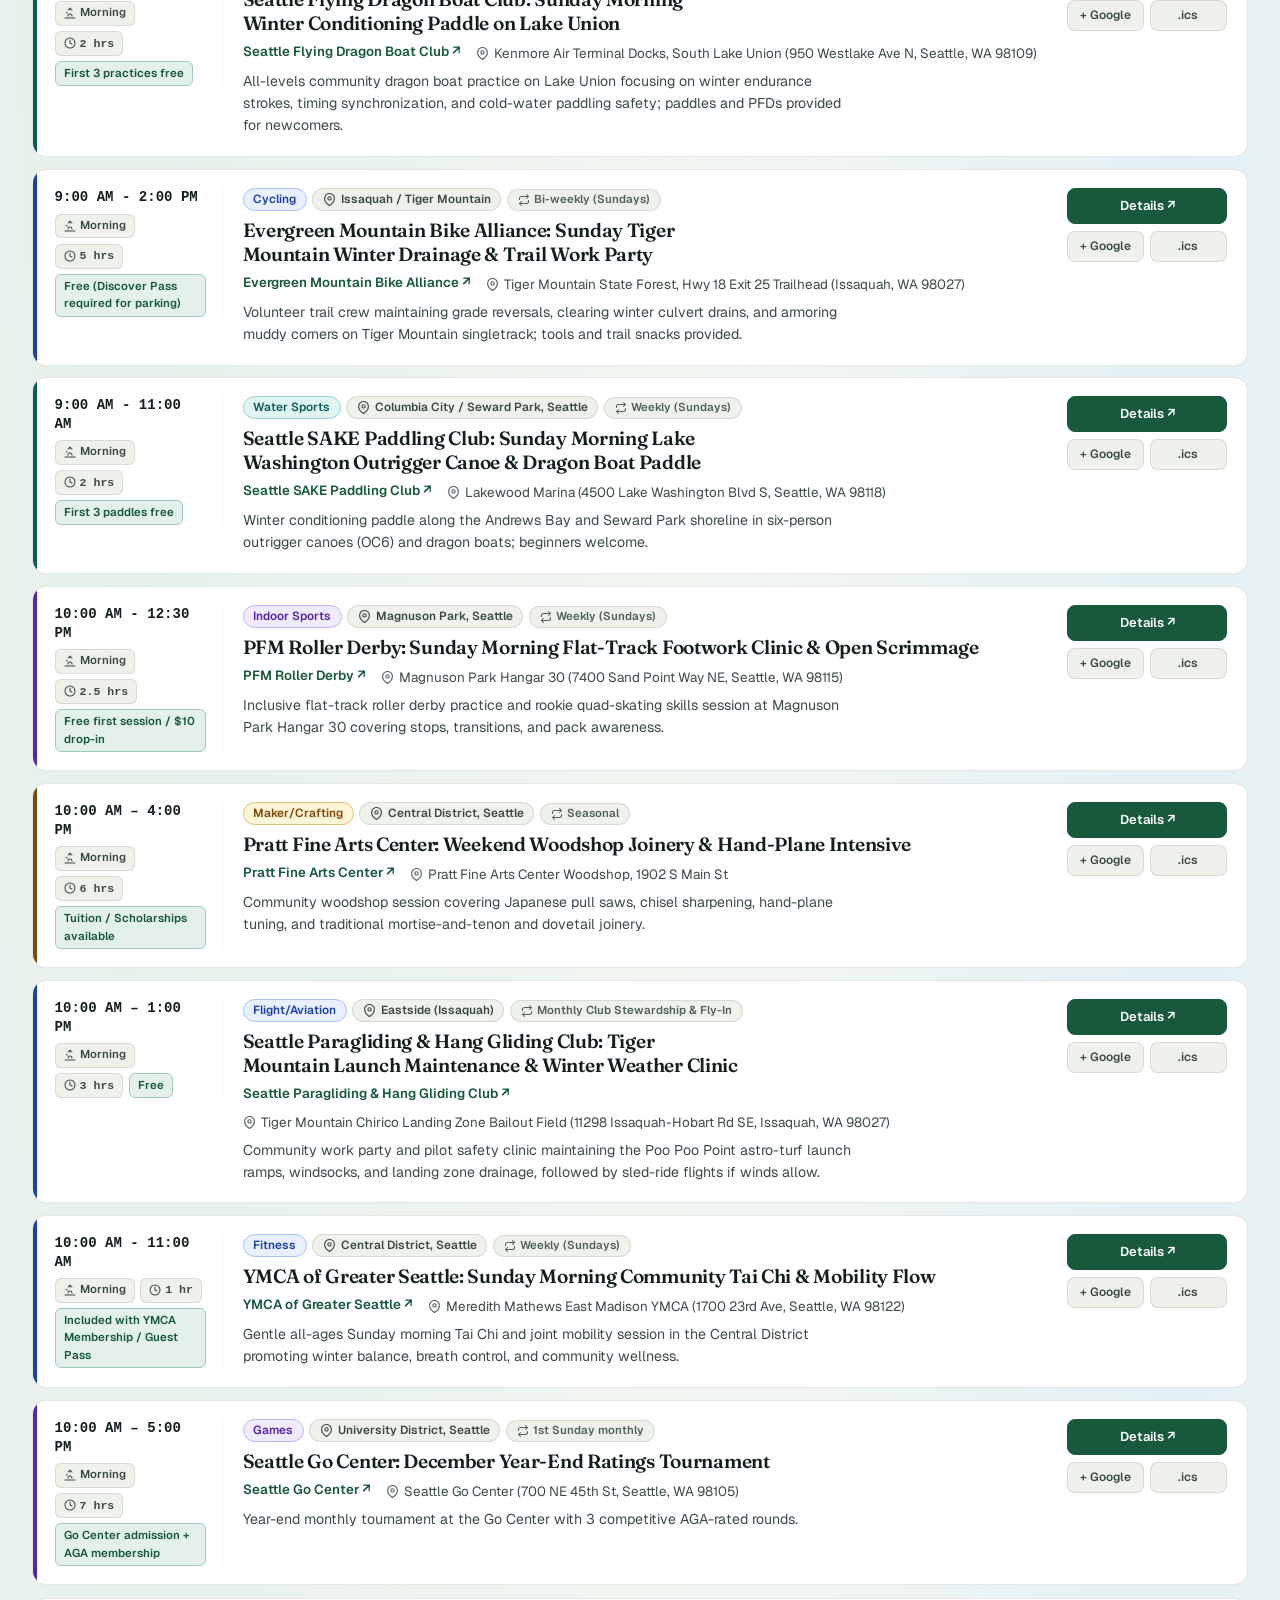
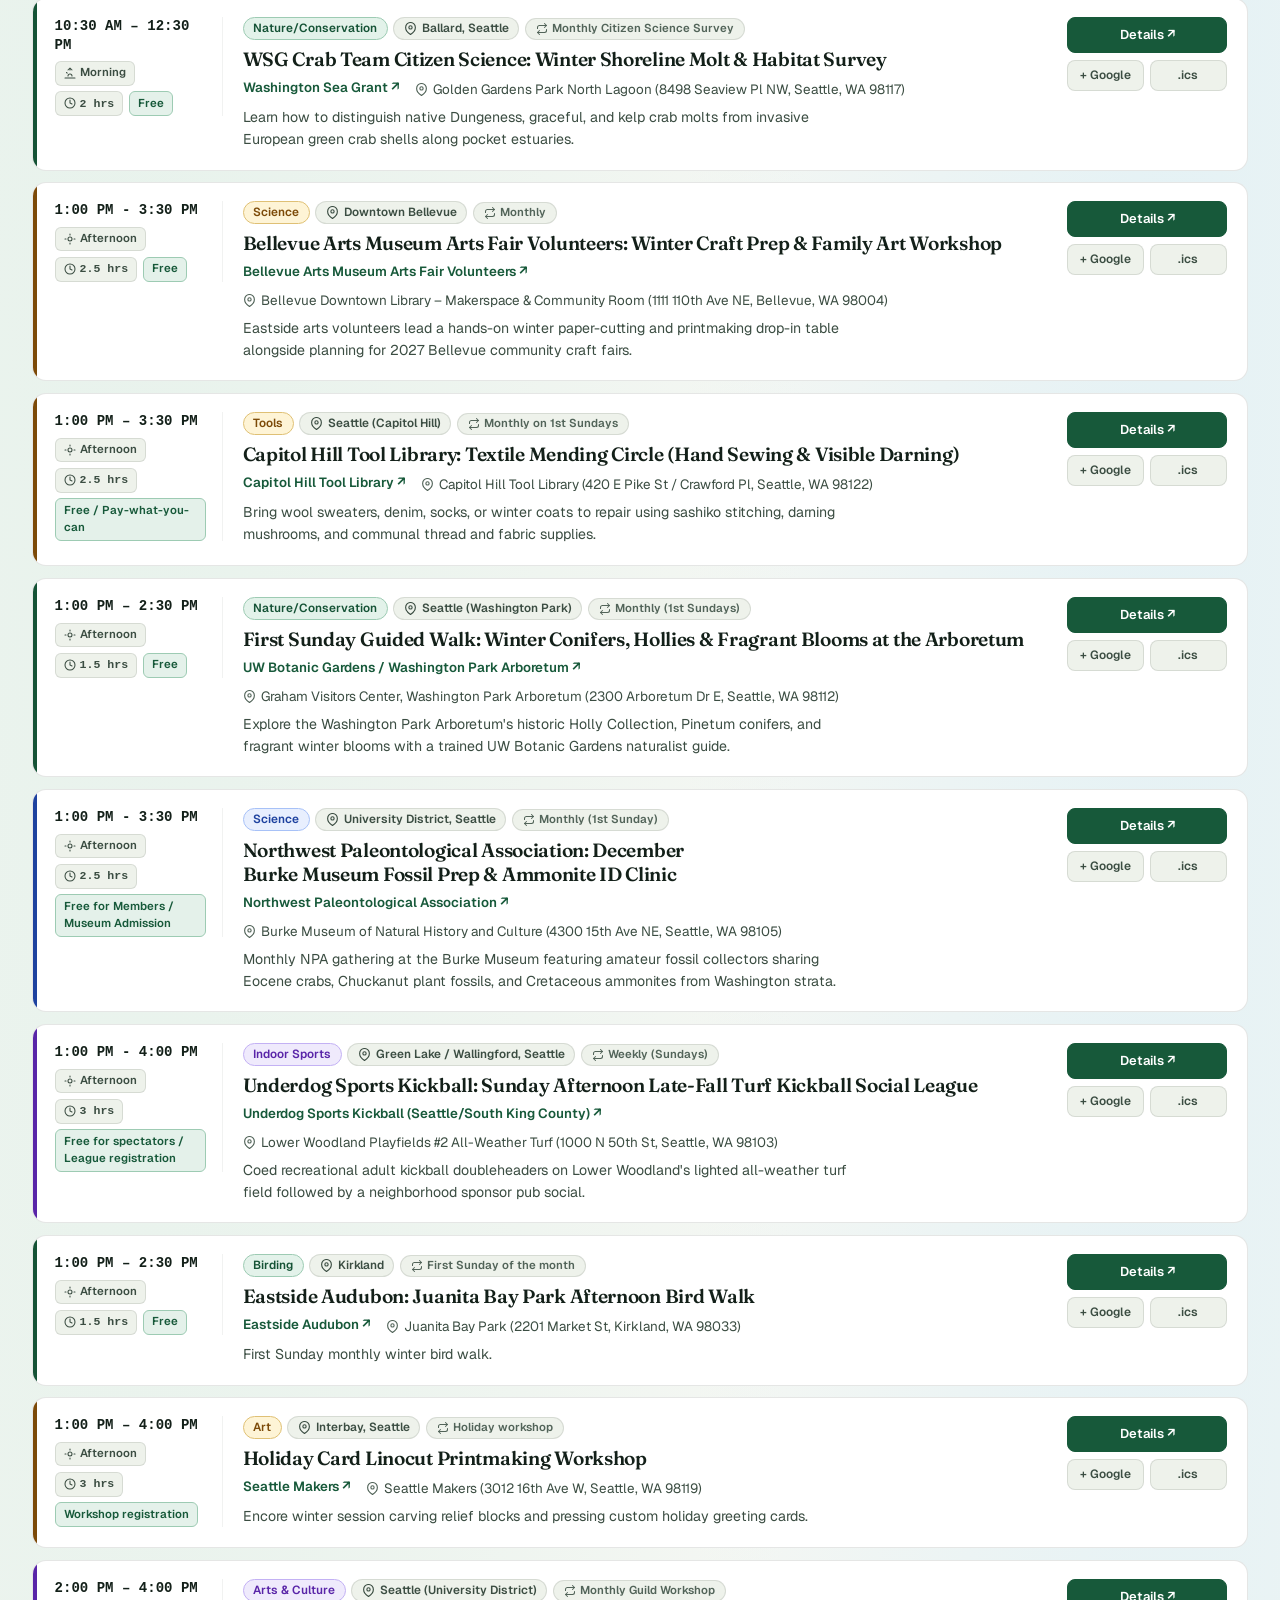
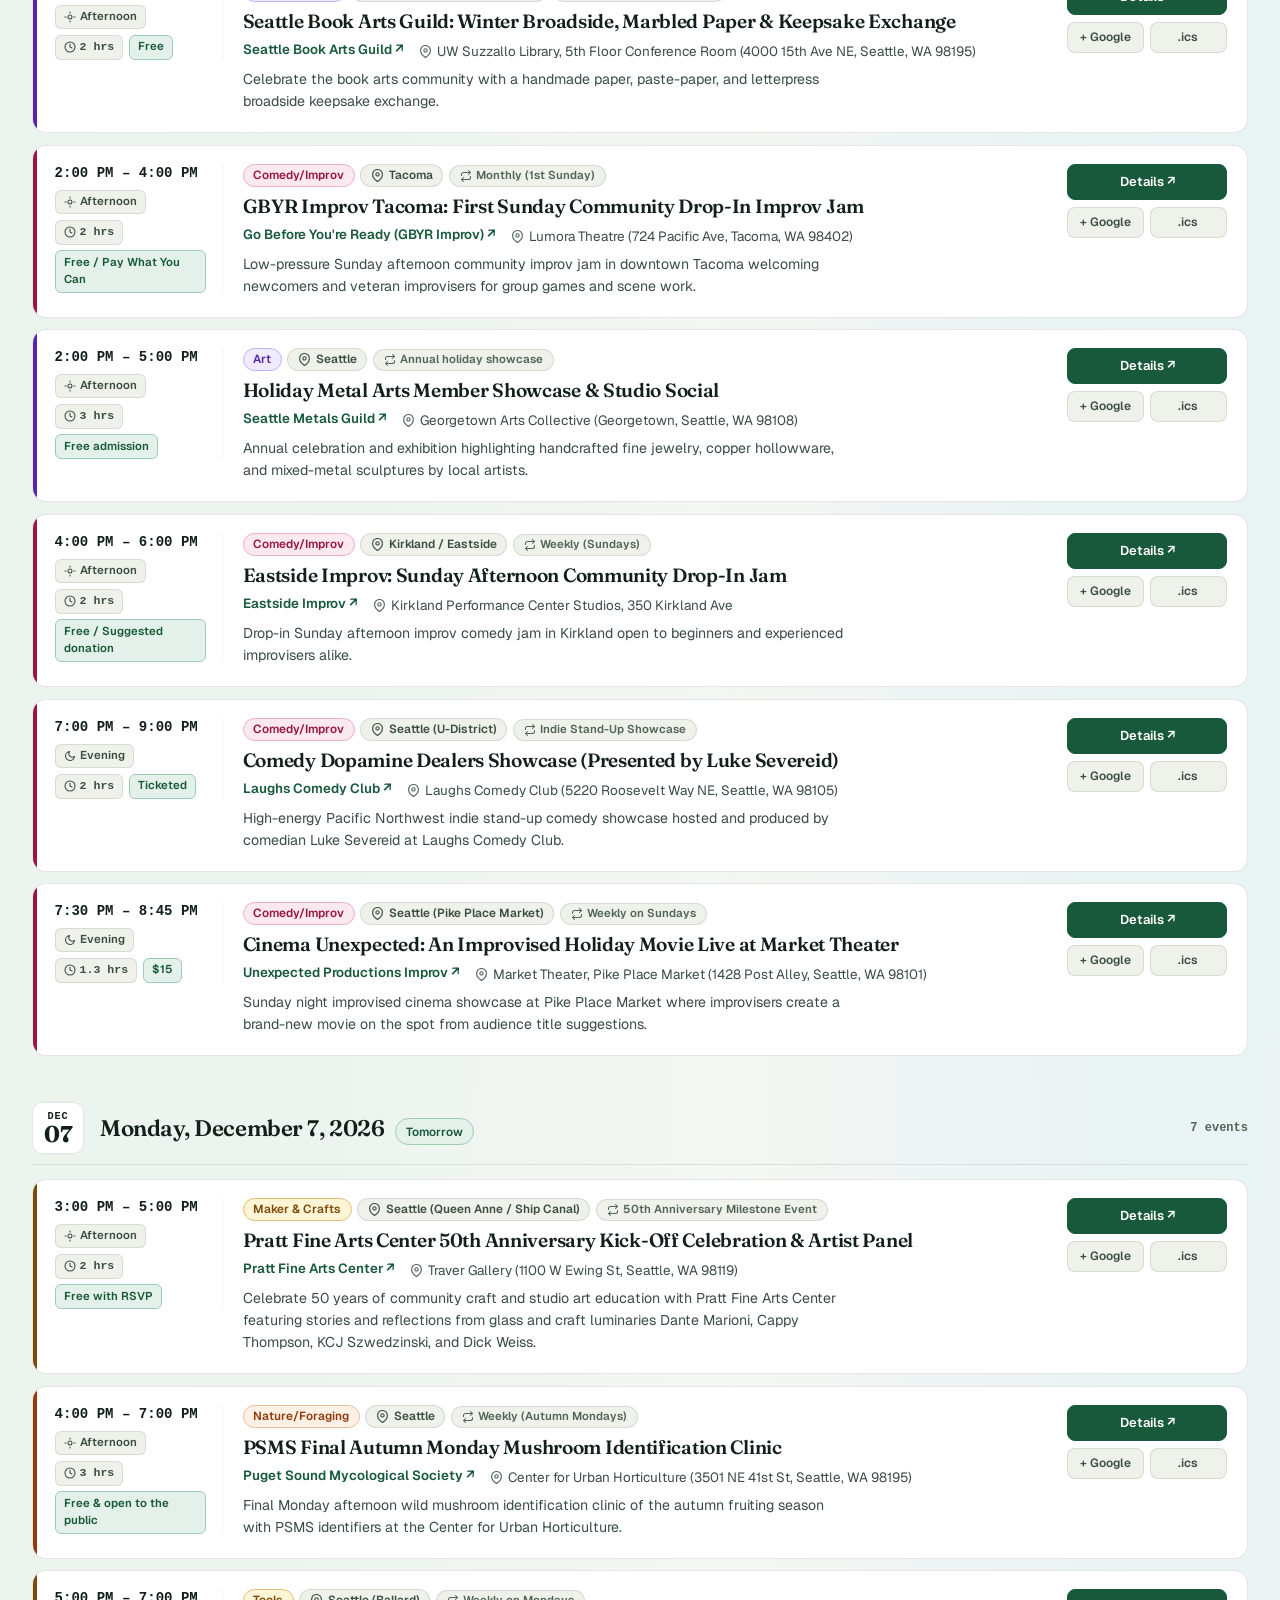
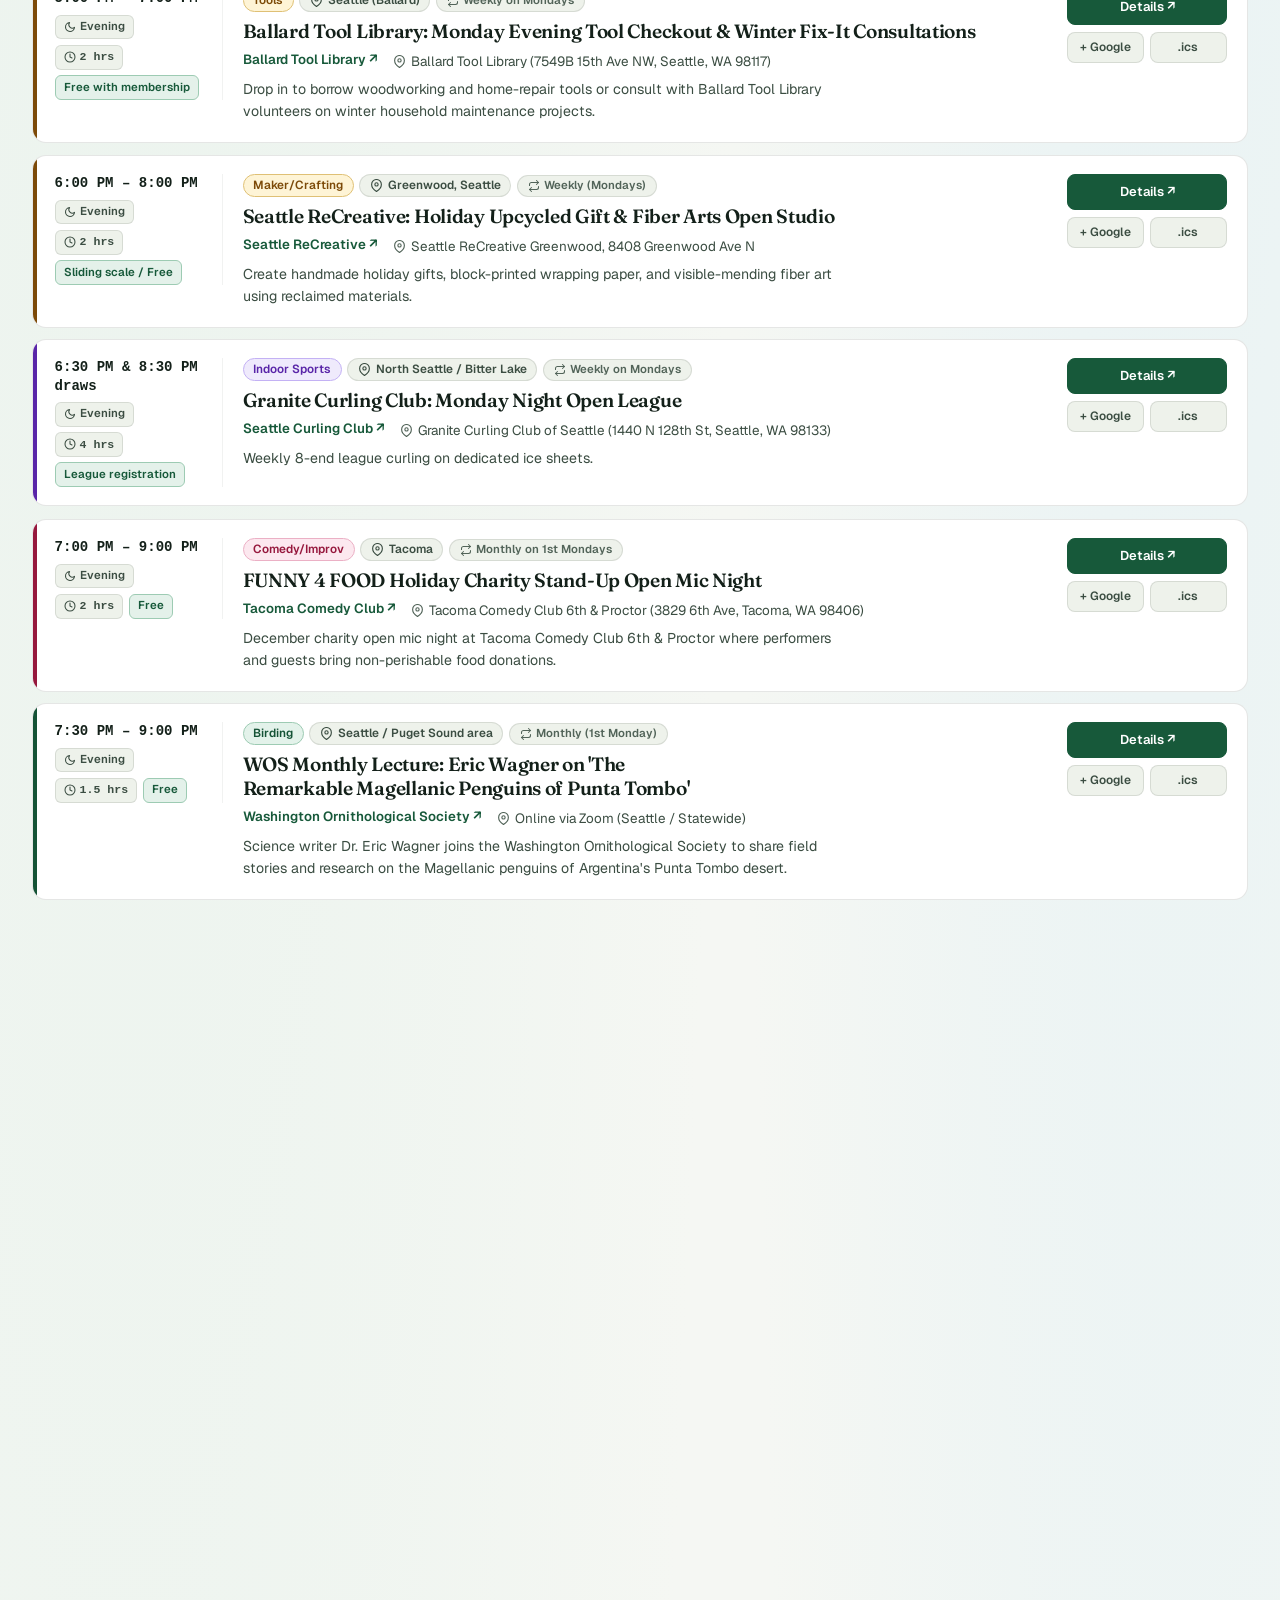
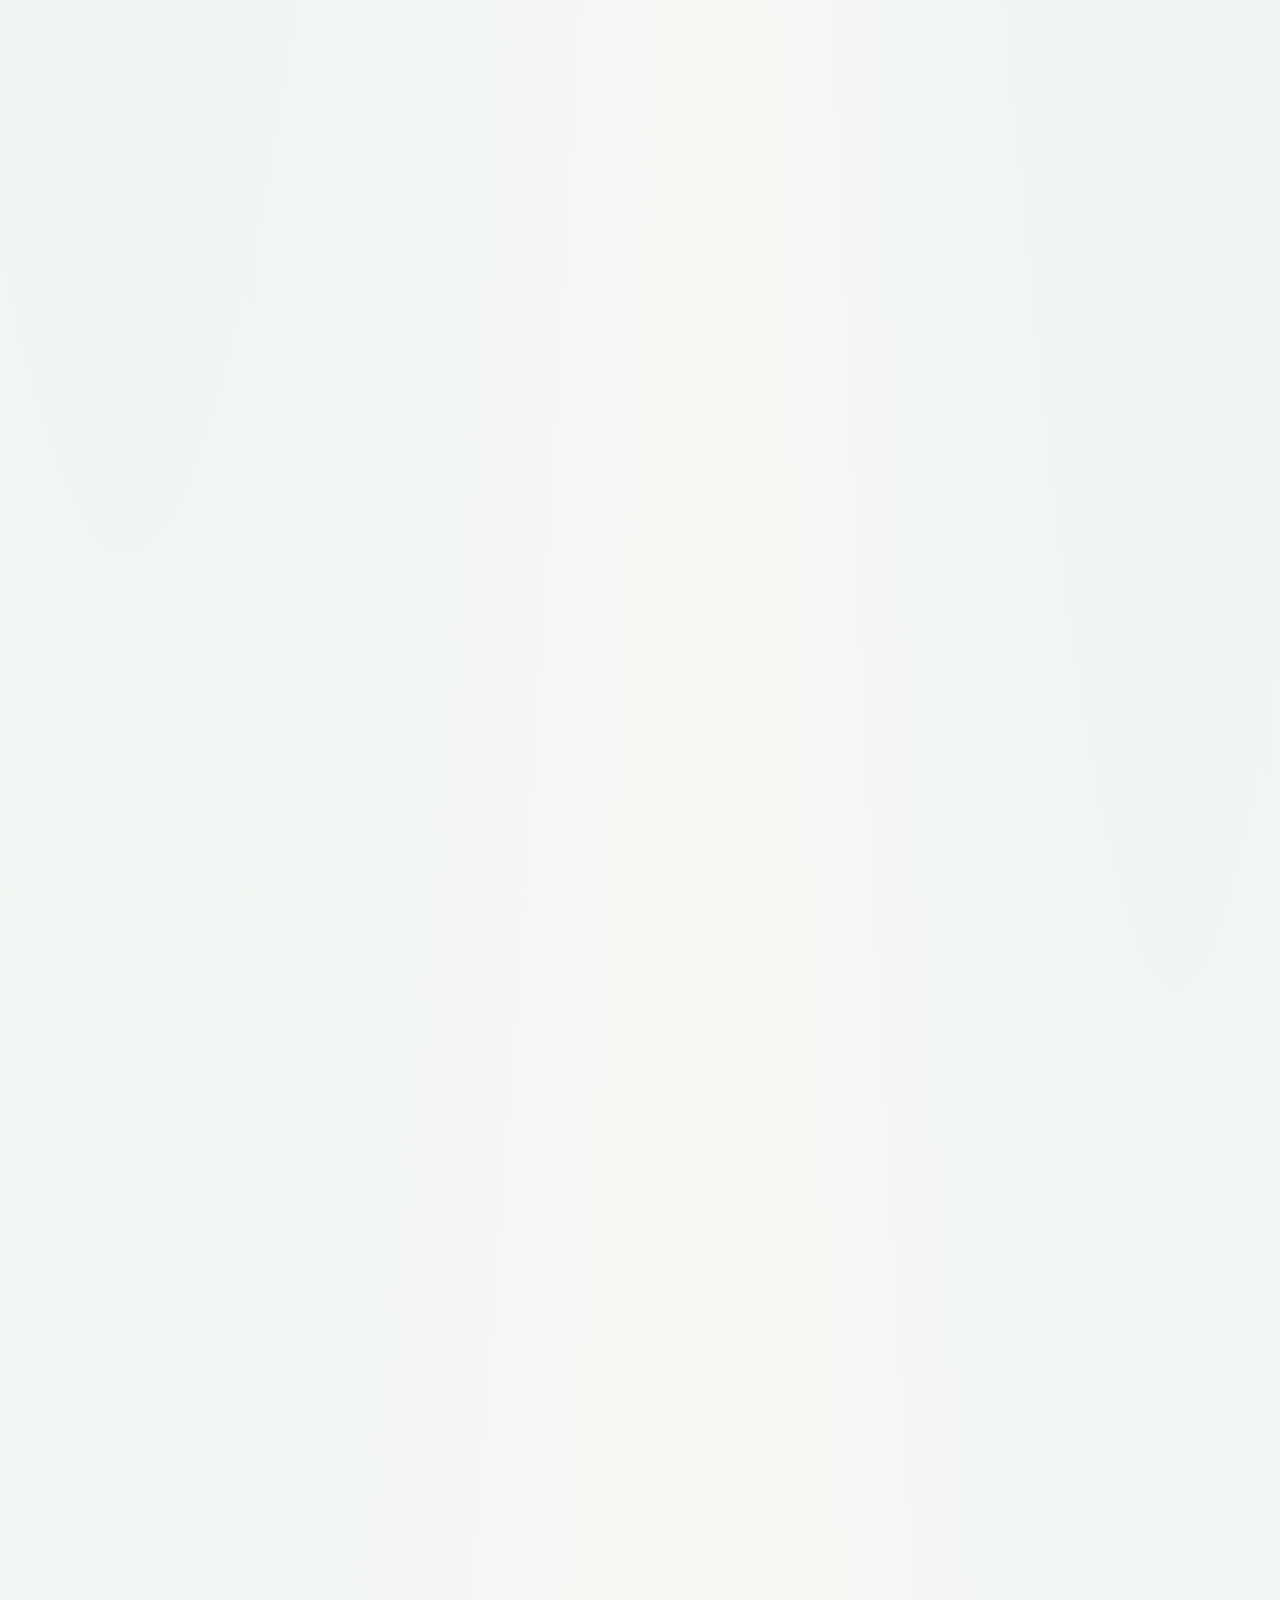
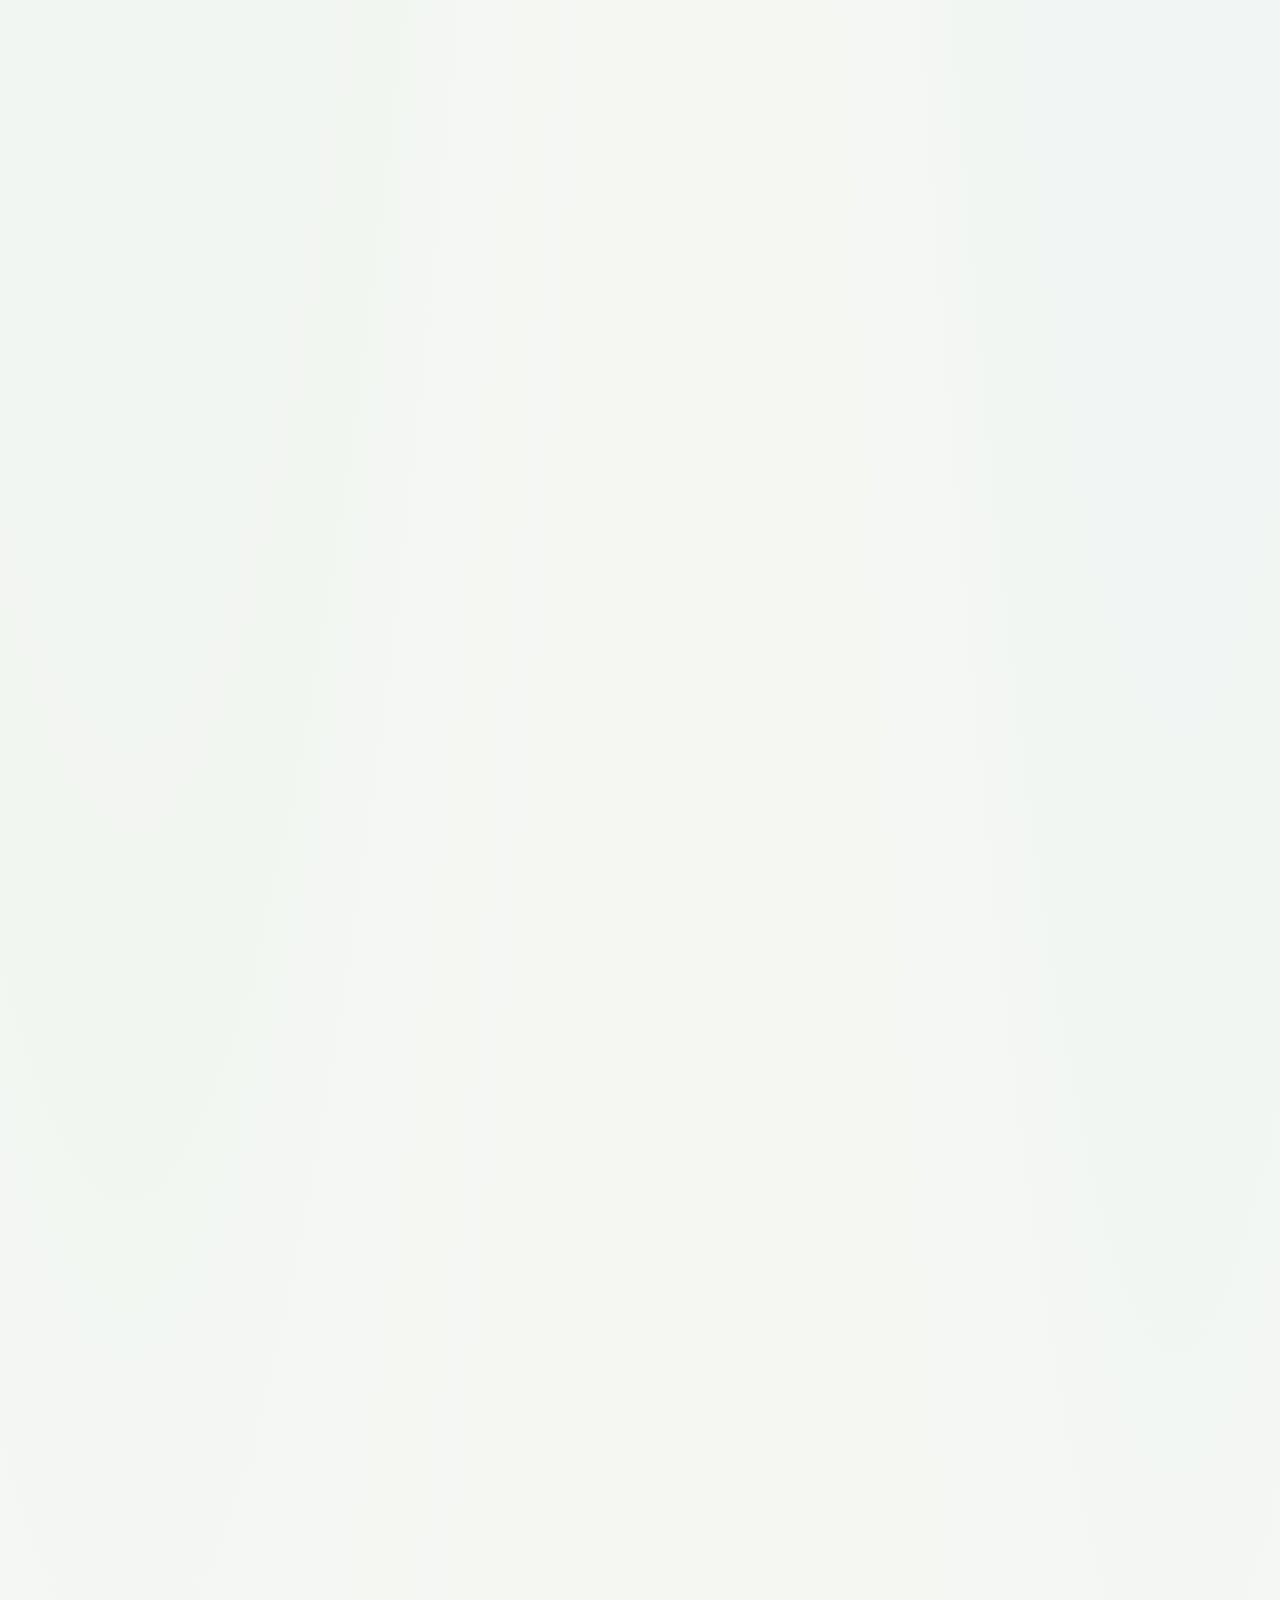
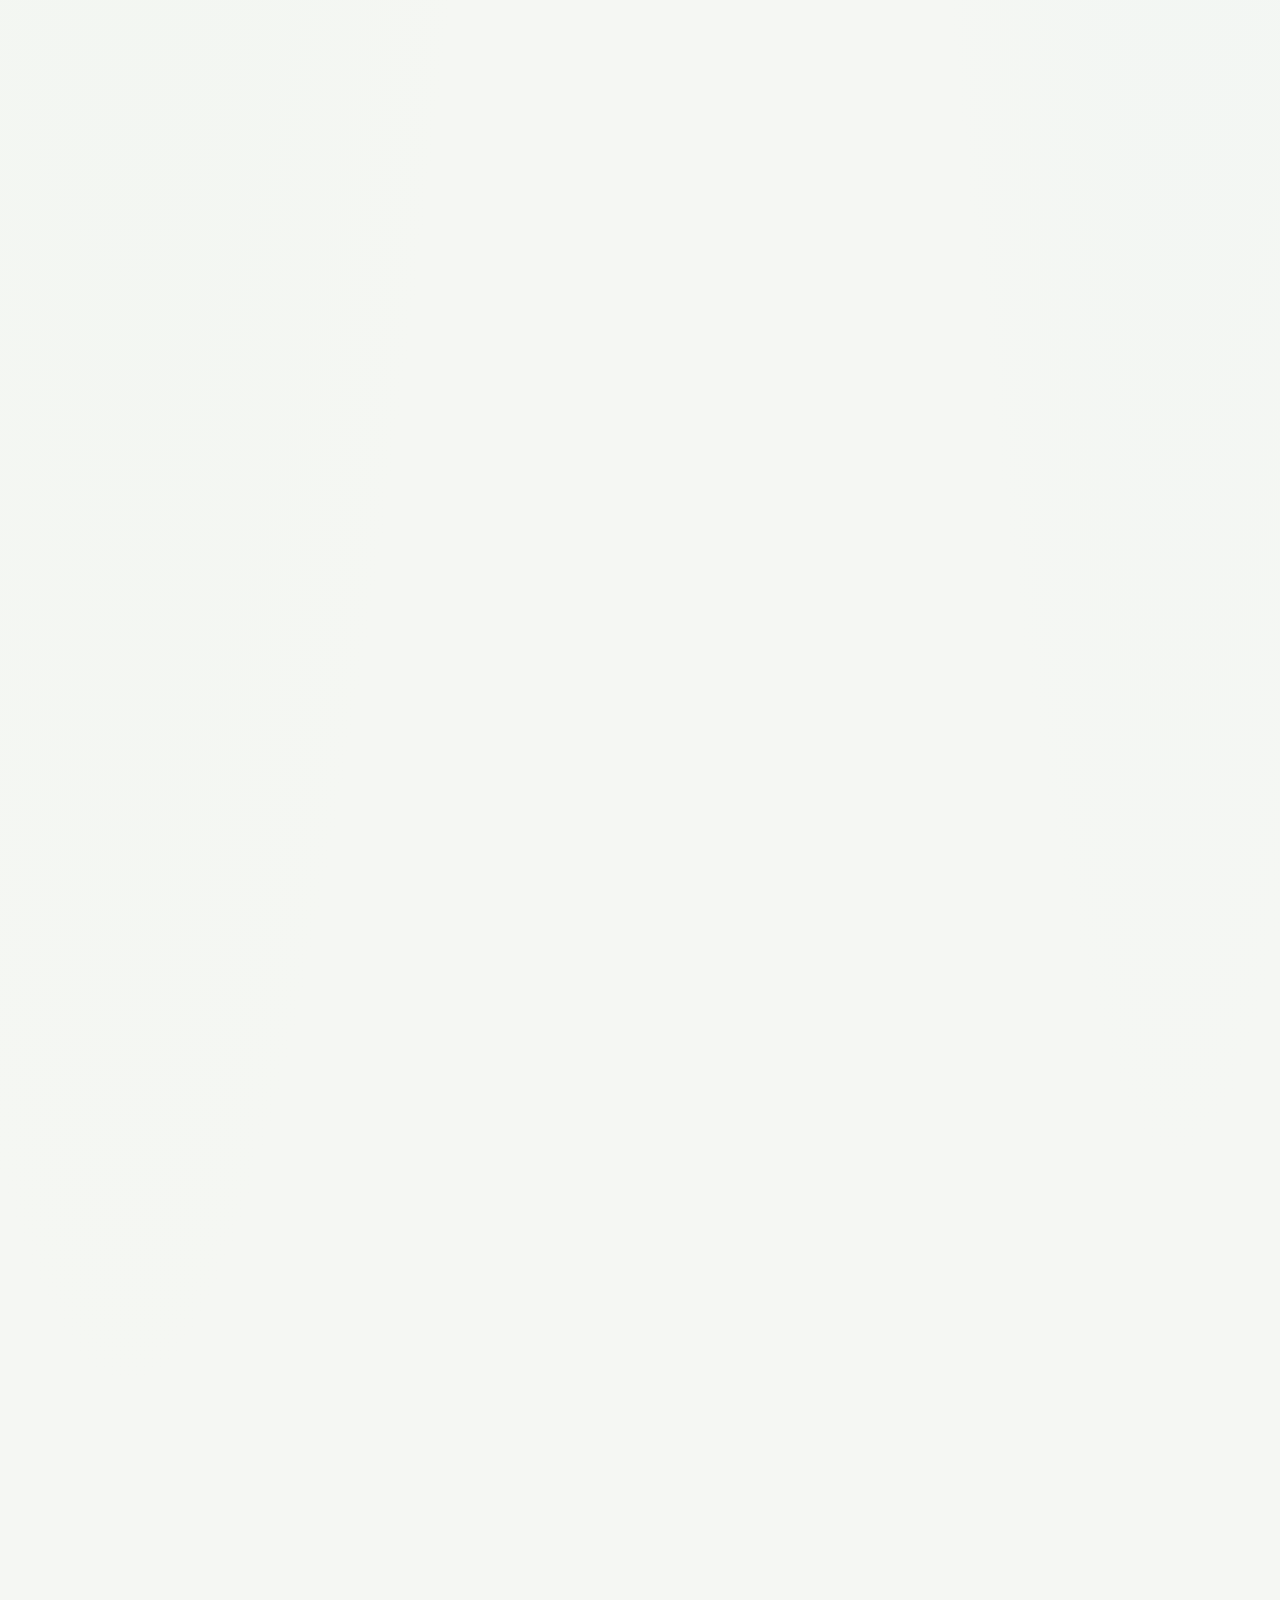
==== commit 6d4a77ee: "Redesign site with clean PNW theme, remove buzzwords, and bump cache to v38" ====
--- a/index.html
+++ b/index.html
@@ -3,3112 +3,491 @@
 <head>
 <meta charset="UTF-8">
 <meta name="viewport" content="width=device-width, initial-scale=1.0">
+<title>Seattle Communities — Local Events Around Puget Sound</title>
+<meta name="description" content="Upcoming local events across Greater Seattle and Puget Sound: mushroom walks, salmon runs, tool libraries, science talks, comedy, and outdoor clubs.">
+<meta property="og:title" content="Seattle Communities — Local Events Around Puget Sound">
+<meta property="og:description" content="Upcoming community gatherings, nature walks, repair workshops, science talks, comedy shows, and outdoor clubs across Puget Sound.">
+<meta property="og:type" content="website">
+<meta property="og:image" content="https://rayadav.github.io/seattle-communities/hero.jpeg">
+<meta name="twitter:card" content="summary_large_image">
+<meta name="twitter:title" content="Seattle Communities — Local Events">
+<meta name="twitter:description" content="Upcoming community gatherings across Greater Seattle and Puget Sound.">
+<meta name="twitter:image" content="https://rayadav.github.io/seattle-communities/hero.jpeg">
 <meta name="color-scheme" content="light dark">
-<title>Puget Sound Field Almanac — Seattle Community Events Calendar</title>
-<meta name="description" content="An editorial field almanac and chronological gazette of grassroots community gatherings across Greater Seattle: mushroom forays, salmon &amp; watershed walks, tool library repair cafés, citizen science, standup comedy, improv theater, and outdoor clubs.">
-
-<!-- OpenGraph / Social Media Meta Tags -->
-<meta property="og:type" content="website">
-<meta property="og:url" content="https://rayadav.github.io/seattle-communities/index.html">
-<meta property="og:title" content="Puget Sound Field Almanac — Seattle Community Events Calendar">
-<meta property="og:description" content="A curated chronological gazette of grassroots community gatherings, mycology forays, watershed walks, maker workshops, citizen science, and indie comedy across Greater Seattle.">
-<meta property="og:image" content="./hero.jpeg">
-
-<!-- Twitter Card -->
-<meta name="twitter:card" content="summary_large_image">
-<meta name="twitter:title" content="Puget Sound Field Almanac — Seattle Community Events Calendar">
-<meta name="twitter:description" content="Discover upcoming grassroots community events, mushroom forays, birding walks, maker repair cafés, and comedy showcases across Greater Seattle.">
-<meta name="twitter:image" content="./hero.webp">
-
-<!-- SVG Favicon -->
-<link rel="icon" href="data:image/svg+xml,<svg xmlns='http://www.w3.org/2000/svg' viewBox='0 0 100 100'><text y='.9em' font-size='90'>🌲</text></svg>">
-
-<!-- Resource Prioritization: Preload LCP hero image & JSON data -->
-<link rel="preload" href="./hero.webp" as="image" type="image/webp" fetchpriority="high" media="(min-width: 769px)">
-<link rel="preload" href="./hero-mobile.webp" as="image" type="image/webp" fetchpriority="high" media="(max-width: 768px)">
-<link rel="preload" href="./events.min.json" as="fetch" crossorigin="anonymous">
-
-<!-- Google Fonts: Fraunces (Editorial Display Serif), Geist (Humanist Sans), Geist Mono (Tabular Telemetry) -->
-<link rel="preconnect" href="https://fonts.googleapis.com">
-<link rel="preconnect" href="https://fonts.gstatic.com" crossorigin>
-<link href="https://fonts.googleapis.com/css2?family=Fraunces:ital,opsz,wght@0,9..144,400..800;1,9..144,400..700&family=Geist:wght@400..700&family=Geist+Mono:wght@400..600&display=swap" rel="stylesheet">
-
 <script>
-  // Apply saved or system theme immediately to prevent flash
   (function() {
     try {
-      var saved = localStorage.getItem('sc-theme');
-      if (saved === 'dark' || saved === 'light') {
-        document.documentElement.setAttribute('data-theme', saved);
+      var t = localStorage.getItem('sc-theme');
+      if (t === 'light' || t === 'dark') {
+        var meta = document.querySelector('meta[name="color-scheme"]');
+        if (meta) meta.content = t;
+        document.documentElement.setAttribute('data-theme', t);
       }
     } catch (_) {}
   })();
 </script>
-
-<style>
-  *, *::before, *::after {
-    box-sizing: border-box;
-    margin: 0;
-    padding: 0;
-  }
-
-  /* ==========================================================================
-     1. ADAPTIVE DESIGN TOKENS — "PARCHMENT & OLD-GROWTH CEDAR" (LIGHT)
-        & "PUGET SOUND NOCTURNE" (DARK)
-     ========================================================================== */
-  :root {
-    color-scheme: light dark;
-
-    /* Surfaces & Archival Paper Palette */
-    --bg:              #f4efe4;
-    --bg-subtle:       #eae2d2;
-    --surface:         #fcfaf5;
-    --surface-2:       #f2ece0;
-    --surface-3:       #e7dfd0;
-    --surface-glass:   rgba(252, 250, 245, 0.90);
-    --surface-raised:  #ffffff;
-
-    /* Forest Ink & Typography Colors */
-    --ink:             #121e17;
-    --ink-secondary:   #3e4e44;
-    --ink-muted:       #637368;
-    --ink-faint:       #849389;
-
-    /* Hairline Rules & Borders */
-    --rule:            #d3cab8;
-    --rule-strong:     #b5a992;
-    --rule-soft:       #e4ddd0;
-
-    /* Primary Botanical & Regional Accents */
-    --forest:          #164e35;
-    --forest-deep:     #0e3624;
-    --forest-tint:     #e3efe9;
-    --amber:           #b84a14;
-    --amber-deep:      #93380b;
-    --amber-tint:      #fbece3;
-    --pelagic:         #0e5a8a;
-    --pelagic-tint:    #e3eff8;
-    --terracotta:      #ab2c24;
-    --terracotta-tint: #fae8e6;
-
-    /* 7 Priority Pillar Tokens (Light Mode) */
-    --pillar-fungi-fg:      #9e3c0e;
-    --pillar-fungi-bg:      #fceddf;
-    --pillar-fungi-border:  #e8be9b;
-
-    --pillar-watershed-fg:  #145337;
-    --pillar-watershed-bg:  #e2f2ea;
-    --pillar-watershed-border: #9fd0b6;
-
-    --pillar-maker-fg:      #854d0e;
-    --pillar-maker-bg:      #fef3c7;
-    --pillar-maker-border:  #e5c578;
-
-    --pillar-science-fg:    #1e40af;
-    --pillar-science-bg:    #e6effe;
-    --pillar-science-border:#a8c5f8;
-
-    --pillar-comedy-fg:     #9f1239;
-    --pillar-comedy-bg:     #fce7f3;
-    --pillar-comedy-border: #f2aecb;
-
-    --pillar-outdoors-fg:   #0f5e59;
-    --pillar-outdoors-bg:   #dff5f2;
-    --pillar-outdoors-border:#96d8d0;
-
-    --pillar-arts-fg:       #5b21b6;
-    --pillar-arts-bg:       #ede9fe;
-    --pillar-arts-border:   #c4b5fd;
-
-    /* Shadows & Radii */
-    --shadow-xs:       0 1px 2px rgba(18, 30, 23, 0.05);
-    --shadow-sm:       0 3px 10px -2px rgba(18, 30, 23, 0.07), 0 1px 3px rgba(18, 30, 23, 0.05);
-    --shadow-md:       0 12px 28px -6px rgba(18, 30, 23, 0.10), 0 4px 10px -2px rgba(18, 30, 23, 0.05);
-    --shadow-lg:       0 24px 54px -12px rgba(18, 30, 23, 0.16), 0 8px 20px -6px rgba(18, 30, 23, 0.08);
-
-    --radius-xs:       6px;
-    --radius-sm:       10px;
-    --radius:          14px;
-    --radius-lg:       20px;
-    --radius-xl:       26px;
-
-    /* Typography Stacks */
-    --font-sans:       'Geist', -apple-system, BlinkMacSystemFont, 'Segoe UI', Roboto, sans-serif;
-    --font-display:    'Fraunces', Georgia, 'Times New Roman', serif;
-    --font-mono:       'Geist Mono', ui-monospace, SFMono-Regular, Menlo, Monaco, Consolas, monospace;
-
-    /* Motion */
-    --ease-out-expo:   cubic-bezier(0.16, 1, 0.3, 1);
-    --ease-standard:   cubic-bezier(0.2, 0, 0, 1);
-  }
-
-  /* Dark Mode Tokens — Automatic via OS preference unless overridden */
-  @media (prefers-color-scheme: dark) {
-    :root:not([data-theme="light"]) {
-      --bg:              #0b130f;
-      --bg-subtle:       #080e0b;
-      --surface:         #121e18;
-      --surface-2:       #182720;
-      --surface-3:       #203329;
-      --surface-glass:   rgba(18, 30, 24, 0.90);
-      --surface-raised:  #1b2c23;
-
-      --ink:             #eee8dc;
-      --ink-secondary:   #a9b8ae;
-      --ink-muted:       #7c8e82;
-      --ink-faint:       #58695e;
-
-      --rule:            #24352c;
-      --rule-strong:     #364d40;
-      --rule-soft:       #1b2922;
-
-      --forest:          #34d399;
-      --forest-deep:     #10b981;
-      --forest-tint:     rgba(52, 211, 153, 0.14);
-      --amber:           #fb923c;
-      --amber-deep:      #f97316;
-      --amber-tint:      rgba(251, 146, 60, 0.15);
-      --pelagic:         #38bdf8;
-      --pelagic-tint:    rgba(56, 189, 248, 0.14);
-      --terracotta:      #fb7185;
-      --terracotta-tint: rgba(251, 113, 133, 0.15);
-
-      --pillar-fungi-fg:      #fdba74;
-      --pillar-fungi-bg:      rgba(194, 65, 12, 0.22);
-      --pillar-fungi-border:  rgba(251, 146, 60, 0.38);
-
-      --pillar-watershed-fg:  #6ee7b7;
-      --pillar-watershed-bg:  rgba(5, 150, 105, 0.22);
-      --pillar-watershed-border: rgba(52, 211, 153, 0.38);
-
-      --pillar-maker-fg:      #fde047;
-      --pillar-maker-bg:      rgba(161, 98, 7, 0.24);
-      --pillar-maker-border:  rgba(250, 204, 21, 0.36);
-
-      --pillar-science-fg:    #93c5fd;
-      --pillar-science-bg:    rgba(37, 99, 235, 0.22);
-      --pillar-science-border:rgba(96, 165, 250, 0.38);
-
-      --pillar-comedy-fg:     #fda4af;
-      --pillar-comedy-bg:     rgba(190, 18, 60, 0.24);
-      --pillar-comedy-border: rgba(251, 113, 133, 0.38);
-
-      --pillar-outdoors-fg:   #5eead4;
-      --pillar-outdoors-bg:   rgba(13, 148, 136, 0.22);
-      --pillar-outdoors-border:rgba(45, 212, 191, 0.38);
-
-      --pillar-arts-fg:       #d8b4fe;
-      --pillar-arts-bg:       rgba(109, 40, 217, 0.24);
-      --pillar-arts-border:   rgba(192, 132, 252, 0.38);
-
-      --shadow-xs:       0 1px 2px rgba(0, 0, 0, 0.35);
-      --shadow-sm:       0 4px 12px rgba(0, 0, 0, 0.40);
-      --shadow-md:       0 14px 34px rgba(0, 0, 0, 0.50);
-      --shadow-lg:       0 26px 60px rgba(0, 0, 0, 0.65);
-    }
-  }
-
-  /* Explicit Dark Mode Override via Theme Toggle */
-  :root[data-theme="dark"] {
-    --bg:              #0b130f;
-    --bg-subtle:       #080e0b;
-    --surface:         #121e18;
-    --surface-2:       #182720;
-    --surface-3:       #203329;
-    --surface-glass:   rgba(18, 30, 24, 0.90);
-    --surface-raised:  #1b2c23;
-
-    --ink:             #eee8dc;
-    --ink-secondary:   #a9b8ae;
-    --ink-muted:       #7c8e82;
-    --ink-faint:       #58695e;
-
-    --rule:            #24352c;
-    --rule-strong:     #364d40;
-    --rule-soft:       #1b2922;
-
-    --forest:          #34d399;
-    --forest-deep:     #10b981;
-    --forest-tint:     rgba(52, 211, 153, 0.14);
-    --amber:           #fb923c;
-    --amber-deep:      #f97316;
-    --amber-tint:      rgba(251, 146, 60, 0.15);
-    --pelagic:         #38bdf8;
-    --pelagic-tint:    rgba(56, 189, 248, 0.14);
-    --terracotta:      #fb7185;
-    --terracotta-tint: rgba(251, 113, 133, 0.15);
-
-    --pillar-fungi-fg:      #fdba74;
-    --pillar-fungi-bg:      rgba(194, 65, 12, 0.22);
-    --pillar-fungi-border:  rgba(251, 146, 60, 0.38);
-
-    --pillar-watershed-fg:  #6ee7b7;
-    --pillar-watershed-bg:  rgba(5, 150, 105, 0.22);
-    --pillar-watershed-border: rgba(52, 211, 153, 0.38);
-
-    --pillar-maker-fg:      #fde047;
-    --pillar-maker-bg:      rgba(161, 98, 7, 0.24);
-    --pillar-maker-border:  rgba(250, 204, 21, 0.36);
-
-    --pillar-science-fg:    #93c5fd;
-    --pillar-science-bg:    rgba(37, 99, 235, 0.22);
-    --pillar-science-border:rgba(96, 165, 250, 0.38);
-
-    --pillar-comedy-fg:     #fda4af;
-    --pillar-comedy-bg:     rgba(190, 18, 60, 0.24);
-    --pillar-comedy-border: rgba(251, 113, 133, 0.38);
-
-    --pillar-outdoors-fg:   #5eead4;
-    --pillar-outdoors-bg:   rgba(13, 148, 136, 0.22);
-    --pillar-outdoors-border:rgba(45, 212, 191, 0.38);
-
-    --pillar-arts-fg:       #d8b4fe;
-    --pillar-arts-bg:       rgba(109, 40, 217, 0.24);
-    --pillar-arts-border:   rgba(192, 132, 252, 0.38);
-
-    --shadow-xs:       0 1px 2px rgba(0, 0, 0, 0.35);
-    --shadow-sm:       0 4px 12px rgba(0, 0, 0, 0.40);
-    --shadow-md:       0 14px 34px rgba(0, 0, 0, 0.50);
-    --shadow-lg:       0 26px 60px rgba(0, 0, 0, 0.65);
-  }
-
-  html {
-    scroll-behavior: smooth;
-  }
-
-  body {
-    font-family: var(--font-sans);
-    font-size-adjust: from-font;
-    background-color: var(--bg);
-    background-image:
-      radial-gradient(ellipse 80% 50% at 15% 0%, rgba(22, 78, 53, 0.06), transparent 60%),
-      radial-gradient(ellipse 70% 45% at 88% 5%, rgba(184, 74, 20, 0.05), transparent 55%);
-    color: var(--ink);
-    line-height: 1.55;
-    -webkit-font-smoothing: antialiased;
-    text-rendering: optimizeLegibility;
-    min-height: 100vh;
-    display: flex;
-    flex-direction: column;
-  }
-
-  /* Modern Web Guidance: Scoped text-wrap rules & visually stable font fallbacks */
-  h1, h2, h3, h4 {
-    font-family: var(--font-display);
-    font-size-adjust: from-font;
-    text-wrap: balance;
-  }
-
-  p, .event-desc, .hero-lead {
-    text-wrap: pretty;
-  }
-
-  /* Skip link for keyboard accessibility */
-  .skip-link {
-    position: absolute;
-    left: 16px;
-    top: -64px;
-    z-index: 200;
-    padding: 10px 18px;
-    border-radius: var(--radius-sm);
-    background: var(--forest);
-    color: #fff;
-    font-weight: 600;
-    font-size: 0.875rem;
-    text-decoration: none;
-    transition: top 0.2s var(--ease-standard);
-    box-shadow: var(--shadow-md);
-  }
-  .skip-link:focus {
-    top: 12px;
-    outline: 3px solid var(--amber);
-  }
-
-  /* ==========================================================================
-     2. ALMANAC MASTHEAD & GAZETTE NAVIGATION
-     ========================================================================== */
-  .masthead {
-    position: relative;
-    z-index: 45;
-    background: var(--surface);
-    border-bottom: 2px solid var(--ink);
-  }
-
-  /* Top Telemetry & Edition Ribbon */
-  .masthead-meta-bar {
-    border-bottom: 1px solid var(--rule);
-    background: var(--surface-2);
-    font-family: var(--font-mono);
-    font-size: 0.72rem;
-    color: var(--ink-secondary);
-    letter-spacing: 0.04em;
-  }
-
-  .masthead-meta-inner {
-    max-width: 1360px;
-    margin: 0 auto;
-    padding: 7px 28px;
-    display: flex;
-    justify-content: space-between;
-    align-items: center;
-    gap: 16px;
-    flex-wrap: wrap;
-  }
-
-  .meta-coords {
-    display: inline-flex;
-    align-items: center;
-    gap: 10px;
-    text-transform: uppercase;
-  }
-
-  .meta-pulse-dot {
-    width: 7px;
-    height: 7px;
-    border-radius: 50%;
-    background: var(--forest);
-    box-shadow: 0 0 0 3px var(--forest-tint);
-    display: inline-block;
-  }
-
-  .meta-divider {
-    color: var(--rule-strong);
-  }
-
-  .meta-right {
-    display: inline-flex;
-    align-items: center;
-    gap: 14px;
-  }
-
-  .theme-switch-btn {
-    display: inline-flex;
-    align-items: center;
-    gap: 6px;
-    padding: 3px 10px;
-    border-radius: 999px;
-    border: 1px solid var(--rule-strong);
-    background: var(--surface);
-    color: var(--ink);
-    font-family: var(--font-mono);
-    font-size: 0.70rem;
-    font-weight: 500;
-    cursor: pointer;
-    transition: background-color 0.15s ease, border-color 0.15s ease, transform 0.15s ease;
-  }
-  .theme-switch-btn:hover {
-    background: var(--surface-3);
-    border-color: var(--ink-secondary);
-  }
-
-  /* Main Navigation Bar */
-  .site-nav-inner {
-    max-width: 1360px;
-    margin: 0 auto;
-    padding: 16px 28px;
-    display: flex;
-    justify-content: space-between;
-    align-items: center;
-    gap: 20px;
-    flex-wrap: wrap;
-  }
-
-  .brand-lockup {
-    display: inline-flex;
-    align-items: center;
-    gap: 14px;
-    text-decoration: none;
-    color: var(--ink);
-  }
-
-  .brand-seal {
-    width: 44px;
-    height: 44px;
-    border-radius: 12px;
-    background: var(--ink);
-    color: var(--bg);
-    display: inline-flex;
-    align-items: center;
-    justify-content: center;
-    font-size: 1.35rem;
-    border: 1.5px solid var(--rule-strong);
-    box-shadow: var(--shadow-xs);
-    flex-shrink: 0;
-  }
-
-  .brand-text-col {
-    display: flex;
-    flex-direction: column;
-  }
-
-  .brand-kicker {
-    font-family: var(--font-mono);
-    font-size: 0.68rem;
-    text-transform: uppercase;
-    letter-spacing: 0.12em;
-    color: var(--amber);
-    font-weight: 600;
-  }
-
-  .brand-title {
-    font-family: var(--font-display);
-    font-size: clamp(1.25rem, 1.05rem + 0.6vw, 1.55rem);
-    font-weight: 700;
-    letter-spacing: -0.025em;
-    line-height: 1.1;
-    color: var(--ink);
-  }
-
-  .nav-actions-group {
-    display: flex;
-    align-items: center;
-    gap: 12px;
-    flex-wrap: wrap;
-  }
-
-  .nav-tabs {
-    display: inline-flex;
-    align-items: center;
-    background: var(--surface-2);
-    border: 1px solid var(--rule);
-    padding: 4px;
-    border-radius: 999px;
-    gap: 4px;
-  }
-
-  .nav-tab {
-    display: inline-flex;
-    align-items: center;
-    gap: 7px;
-    padding: 8px 16px;
-    border-radius: 999px;
-    font-size: 0.84375rem;
-    font-weight: 600;
-    color: var(--ink-secondary);
-    text-decoration: none;
-    transition: background-color 0.18s ease, color 0.18s ease, box-shadow 0.18s ease;
-  }
-  .nav-tab:hover {
-    color: var(--ink);
-    background: var(--surface-3);
-  }
-  .nav-tab.active {
-    background: var(--ink);
-    color: var(--bg);
-    box-shadow: var(--shadow-xs);
-  }
-
-  .nav-quick-date-btn {
-    display: inline-flex;
-    align-items: center;
-    gap: 7px;
-    padding: 8px 15px;
-    border-radius: 999px;
-    border: 1.5px solid var(--amber);
-    background: var(--amber-tint);
-    color: var(--amber);
-    font-family: var(--font-sans);
-    font-size: 0.8125rem;
-    font-weight: 600;
-    cursor: pointer;
-    transition: background-color 0.18s ease, color 0.18s ease, transform 0.15s ease;
-  }
-  .nav-quick-date-btn:hover {
-    background: var(--amber);
-    color: #fff;
-    transform: translateY(-1px);
-  }
-
-  /* ==========================================================================
-     3. ASYMMETRIC EDITORIAL HERO & TOPOGRAPHIC FIELD PLATE
-     ========================================================================== */
-  .hero-almanac {
-    position: relative;
-    border-bottom: 1px solid var(--rule);
-    background:
-      radial-gradient(circle at 8% 15%, var(--forest-tint), transparent 45%),
-      radial-gradient(circle at 90% 80%, var(--amber-tint), transparent 45%),
-      var(--bg);
-    overflow: hidden;
-  }
-
-  /* Subtle Topographic Grid Overlay */
-  .hero-almanac::before {
-    content: "";
-    position: absolute;
-    inset: 0;
-    pointer-events: none;
-    background-image:
-      linear-gradient(to right, var(--rule-soft) 1px, transparent 1px),
-      linear-gradient(to bottom, var(--rule-soft) 1px, transparent 1px);
-    background-size: 64px 64px;
-    opacity: 0.45;
-  }
-
-  .hero-almanac-inner {
-    position: relative;
-    z-index: 2;
-    max-width: 1360px;
-    margin: 0 auto;
-    padding: 40px 28px 34px;
-  }
-
-  .hero-editorial-grid {
-    display: grid;
-    grid-template-columns: 1.25fr 0.95fr;
-    gap: 36px;
-    align-items: stretch;
-  }
-
-  /* Left Column: Gazette Copy & Telemetry */
-  .hero-copy-col {
-    display: flex;
-    flex-direction: column;
-    justify-content: space-between;
-    gap: 22px;
-  }
-
-  .edition-badge-row {
-    display: flex;
-    align-items: center;
-    gap: 10px;
-    flex-wrap: wrap;
-  }
-
-  .edition-pill {
-    display: inline-flex;
-    align-items: center;
-    gap: 8px;
-    padding: 5px 13px;
-    border-radius: 999px;
-    background: var(--surface);
-    border: 1px solid var(--rule-strong);
-    font-family: var(--font-mono);
-    font-size: 0.74rem;
-    font-weight: 600;
-    color: var(--ink);
-    text-transform: uppercase;
-    letter-spacing: 0.05em;
-    box-shadow: var(--shadow-xs);
-  }
-  .edition-pill .live-count {
-    color: var(--amber);
-    font-weight: 700;
-  }
-
-  .season-tag {
-    font-family: var(--font-mono);
-    font-size: 0.74rem;
-    color: var(--forest);
-    background: var(--forest-tint);
-    border: 1px solid var(--pillar-watershed-border);
-    padding: 5px 12px;
-    border-radius: 999px;
-    font-weight: 600;
-  }
-
-  .hero-headline {
-    font-family: var(--font-display);
-    font-size: clamp(2.25rem, 1.5rem + 2.9vw, 3.85rem);
-    font-weight: 600;
-    line-height: 1.04;
-    letter-spacing: -0.03em;
-    color: var(--ink);
-  }
-
-  .hero-headline em {
-    font-style: italic;
-    font-weight: 400;
-    color: var(--forest);
-    text-decoration: underline;
-    text-decoration-color: var(--pillar-watershed-border);
-    text-decoration-thickness: 2px;
-    text-underline-offset: 6px;
-  }
-
-  .hero-lead {
-    font-size: clamp(1rem, 0.94rem + 0.28vw, 1.14rem);
-    color: var(--ink-secondary);
-    line-height: 1.62;
-    max-width: 62ch;
-  }
-
-  /* Archival Telemetry Ledger Strip */
-  .telemetry-ledger {
-    display: grid;
-    grid-template-columns: repeat(4, 1fr);
-    background: var(--surface);
-    border: 1px solid var(--rule-strong);
-    border-radius: var(--radius);
-    overflow: hidden;
-    box-shadow: var(--shadow-sm);
-  }
-
-  .telemetry-cell {
-    padding: 14px 16px;
-    border-right: 1px solid var(--rule);
-    display: flex;
-    flex-direction: column;
-    gap: 2px;
-  }
-  .telemetry-cell:last-child {
-    border-right: none;
-  }
-
-  .telemetry-code {
-    font-family: var(--font-mono);
-    font-size: 0.65rem;
-    text-transform: uppercase;
-    letter-spacing: 0.08em;
-    color: var(--ink-muted);
-  }
-
-  .telemetry-val {
-    font-family: var(--font-display);
-    font-size: clamp(1.35rem, 1.1rem + 0.8vw, 1.85rem);
-    font-weight: 700;
-    color: var(--ink);
-    line-height: 1.15;
-    font-variant-numeric: tabular-nums;
-  }
-
-  .telemetry-lbl {
-    font-size: 0.76rem;
-    font-weight: 600;
-    color: var(--ink-secondary);
-  }
-
-  /* Right Column: Framed Archival Plate & 7-Day Pulse */
-  .hero-plate-col {
-    display: flex;
-    flex-direction: column;
-  }
-
-  .field-plate-card {
-    position: relative;
-    flex: 1;
-    background: var(--surface);
-    border: 1.5px solid var(--ink);
-    border-radius: var(--radius-lg);
-    padding: 12px;
-    box-shadow: var(--shadow-md);
-    display: flex;
-    flex-direction: column;
-    gap: 12px;
-  }
-
-  .field-plate-header {
-    display: flex;
-    justify-content: space-between;
-    align-items: center;
-    font-family: var(--font-mono);
-    font-size: 0.68rem;
-    color: var(--ink-secondary);
-    text-transform: uppercase;
-    letter-spacing: 0.06em;
-    padding: 0 4px;
-  }
-
-  .field-plate-media {
-    position: relative;
-    flex: 1;
-    min-height: 210px;
-    border-radius: var(--radius-sm);
-    overflow: hidden;
-    border: 1px solid var(--rule);
-    background:
-      linear-gradient(180deg, rgba(11, 19, 15, 0.15) 0%, rgba(11, 19, 15, 0.78) 100%),
-      url('./hero.webp') center/cover no-repeat;
-    display: flex;
-    flex-direction: column;
-    justify-content: flex-end;
-    padding: 18px;
-    color: #fdfbf7;
-  }
-  @media (max-width: 768px) {
-    .field-plate-media {
-      background-image:
-        linear-gradient(180deg, rgba(11, 19, 15, 0.18) 0%, rgba(11, 19, 15, 0.82) 100%),
-        url('./hero-mobile.webp');
-    }
-  }
-
-  .plate-topo-svg {
-    position: absolute;
-    inset: 0;
-    width: 100%;
-    height: 100%;
-    pointer-events: none;
-    opacity: 0.28;
-  }
-
-  .plate-caption-box {
-    position: relative;
-    z-index: 2;
-    display: flex;
-    justify-content: space-between;
-    align-items: flex-end;
-    gap: 12px;
-  }
-
-  .plate-caption-title {
-    font-family: var(--font-display);
-    font-size: 1.15rem;
-    font-weight: 600;
-    color: #ffffff;
-    line-height: 1.2;
-    text-shadow: 0 2px 8px rgba(0, 0, 0, 0.6);
-  }
-
-  .plate-caption-sub {
-    font-family: var(--font-mono);
-    font-size: 0.70rem;
-    color: rgba(255, 255, 255, 0.85);
-    margin-top: 3px;
-  }
-
-  /* Interactive Next-7-Days Horizon Strip inside Field Plate */
-  .week-horizon-box {
-    background: var(--surface-2);
-    border: 1px solid var(--rule);
-    border-radius: var(--radius-sm);
-    padding: 10px 12px;
-  }
-
-  .week-horizon-header {
-    display: flex;
-    justify-content: space-between;
-    align-items: center;
-    margin-bottom: 8px;
-    font-family: var(--font-mono);
-    font-size: 0.68rem;
-    text-transform: uppercase;
-    letter-spacing: 0.06em;
-    color: var(--ink-secondary);
-  }
-
-  .week-horizon-grid {
-    display: grid;
-    grid-template-columns: repeat(7, 1fr);
-    gap: 6px;
-  }
-
-  .horizon-day-btn {
-    appearance: none;
-    border: 1px solid var(--rule);
-    background: var(--surface);
-    border-radius: 8px;
-    padding: 6px 4px;
-    display: flex;
-    flex-direction: column;
-    align-items: center;
-    gap: 2px;
-    cursor: pointer;
-    color: var(--ink);
-    transition: transform 0.15s ease, border-color 0.15s ease, background-color 0.15s ease;
-  }
-  .horizon-day-btn:hover {
-    border-color: var(--forest);
-    transform: translateY(-1px);
-  }
-  .horizon-day-btn.is-active {
-    background: var(--forest);
-    border-color: var(--forest);
-    color: #ffffff;
-  }
-  .horizon-day-dow {
-    font-family: var(--font-mono);
-    font-size: 0.62rem;
-    text-transform: uppercase;
-    color: var(--ink-muted);
-  }
-  .horizon-day-btn.is-active .horizon-day-dow {
-    color: rgba(255, 255, 255, 0.85);
-  }
-  .horizon-day-num {
-    font-family: var(--font-display);
-    font-size: 0.95rem;
-    font-weight: 700;
-    line-height: 1.1;
-  }
-  .horizon-day-cnt {
-    font-family: var(--font-mono);
-    font-size: 0.62rem;
-    font-weight: 600;
-    padding: 1px 5px;
-    border-radius: 999px;
-    background: var(--surface-2);
-    color: var(--forest);
-  }
-  .horizon-day-btn.is-active .horizon-day-cnt {
-    background: rgba(255, 255, 255, 0.2);
-    color: #ffffff;
-  }
-
-  /* ==========================================================================
-     4. INTERACTIVE PRIORITY PILLARS FIELD SHOWCASE
-     ========================================================================== */
-  .pillars-showcase {
-    margin-top: 28px;
-    padding-top: 22px;
-    border-top: 1px solid var(--rule);
-  }
-
-  .pillars-header-row {
-    display: flex;
-    justify-content: space-between;
-    align-items: baseline;
-    margin-bottom: 12px;
-    gap: 12px;
-    flex-wrap: wrap;
-  }
-
-  .pillars-kicker {
-    font-family: var(--font-mono);
-    font-size: 0.72rem;
-    text-transform: uppercase;
-    letter-spacing: 0.08em;
-    color: var(--ink-secondary);
-    font-weight: 600;
-  }
-
-  .pillars-hint {
-    font-size: 0.78rem;
-    color: var(--ink-muted);
-  }
-
-  .pillars-strip {
-    display: grid;
-    grid-template-columns: repeat(8, minmax(135px, 1fr));
-    gap: 10px;
-    overflow-x: auto;
-    padding-bottom: 4px;
-    scrollbar-width: thin;
-  }
-
-  .pillar-card-btn {
-    appearance: none;
-    text-align: left;
-    background: var(--surface);
-    border: 1px solid var(--rule);
-    border-radius: var(--radius-sm);
-    padding: 11px 12px;
-    cursor: pointer;
-    display: flex;
-    flex-direction: column;
-    justify-content: space-between;
-    gap: 8px;
-    color: var(--ink);
-    transition: transform 0.16s var(--ease-standard), border-color 0.16s ease, box-shadow 0.16s ease, background-color 0.16s ease;
-    position: relative;
-    overflow: hidden;
-  }
-  .pillar-card-btn::before {
-    content: "";
-    position: absolute;
-    left: 0;
-    top: 0;
-    bottom: 0;
-    width: 4px;
-    background: var(--p-color, var(--forest));
-    opacity: 0.75;
-  }
-  .pillar-card-btn:hover {
-    transform: translateY(-2px);
-    border-color: var(--rule-strong);
-    box-shadow: var(--shadow-sm);
-  }
-  .pillar-card-btn.active {
-    background: var(--ink);
-    color: var(--bg);
-    border-color: var(--ink);
-    box-shadow: var(--shadow-md);
-  }
-  .pillar-card-btn.active::before {
-    opacity: 1;
-    background: var(--amber);
-  }
-
-  .pillar-card-top {
-    display: flex;
-    justify-content: space-between;
-    align-items: center;
-    gap: 6px;
-  }
-
-  .pillar-icon {
-    font-size: 1.15rem;
-    line-height: 1;
-  }
-
-  .pillar-count-badge {
-    font-family: var(--font-mono);
-    font-size: 0.68rem;
-    font-weight: 600;
-    padding: 2px 7px;
-    border-radius: 999px;
-    background: var(--surface-2);
-    color: var(--ink-secondary);
-    font-variant-numeric: tabular-nums;
-  }
-  .pillar-card-btn.active .pillar-count-badge {
-    background: rgba(255, 255, 255, 0.16);
-    color: var(--bg);
-  }
-
-  .pillar-name {
-    font-family: var(--font-display);
-    font-size: 0.86rem;
-    font-weight: 600;
-    line-height: 1.2;
-    letter-spacing: -0.01em;
-  }
-
-  .pillar-sub {
-    font-size: 0.68rem;
-    color: var(--ink-muted);
-    line-height: 1.25;
-  }
-  .pillar-card-btn.active .pillar-sub {
-    color: rgba(255, 255, 255, 0.75);
-  }
-
-  /* ==========================================================================
-     5. STICKY COMMAND & FILTER BAR
-     ========================================================================== */
-  .filter-wrap {
-    position: sticky;
-    top: 0;
-    z-index: 40;
-    padding: 12px 28px 10px;
-    background: linear-gradient(180deg, var(--bg) 75%, transparent 100%);
-    pointer-events: none;
-  }
-  .filter-wrap > * {
-    pointer-events: auto;
-  }
-
-  .filter-inner {
-    max-width: 1360px;
-    margin: 0 auto;
-    background: var(--surface-glass);
-    backdrop-filter: blur(16px);
-    -webkit-backdrop-filter: blur(16px);
-    border: 1.5px solid var(--rule-strong);
-    border-radius: var(--radius-lg);
-    padding: 14px 18px;
-    box-shadow: var(--shadow-md);
-    display: flex;
-    flex-direction: column;
-    gap: 12px;
-  }
-
-  .filter-controls-row {
-    display: flex;
-    flex-wrap: wrap;
-    gap: 10px;
-    align-items: center;
-  }
-
-  /* Search Input */
-  .search-box {
-    position: relative;
-    flex: 1 1 260px;
-    min-width: 220px;
-  }
-
-  .search-box .icon {
-    position: absolute;
-    left: 13px;
-    top: 50%;
-    transform: translateY(-50%);
-    color: var(--ink-muted);
-    pointer-events: none;
-    display: flex;
-    align-items: center;
-  }
-
-  .search-box input {
-    width: 100%;
-    height: 42px;
-    padding: 0 36px 0 38px;
-    border-radius: var(--radius-sm);
-    border: 1px solid var(--rule-strong);
-    background: var(--surface);
-    color: var(--ink);
-    font-family: var(--font-sans);
-    font-size: 0.875rem;
-    font-weight: 500;
-    outline: none;
-    transition: border-color 0.16s ease, box-shadow 0.16s ease;
-  }
-  .search-box input::placeholder {
-    color: var(--ink-muted);
-    font-weight: 400;
-  }
-  .search-box input:focus {
-    border-color: var(--forest);
-    box-shadow: 0 0 0 3px var(--forest-tint);
-  }
-
-  .clear-btn {
-    position: absolute;
-    right: 9px;
-    top: 50%;
-    transform: translateY(-50%);
-    width: 22px;
-    height: 22px;
-    border-radius: 50%;
-    border: none;
-    background: var(--surface-3);
-    color: var(--ink-secondary);
-    font-size: 0.72rem;
-    cursor: pointer;
-    display: none;
-    align-items: center;
-    justify-content: center;
-  }
-  .clear-btn:hover {
-    background: var(--ink);
-    color: var(--bg);
-  }
-
-  /* Filter Dropdowns Group */
-  .filter-dropdowns-group {
-    display: flex;
-    flex-wrap: wrap;
-    gap: 8px;
-    align-items: center;
-  }
-
-  .drawer-header-mobile,
-  .drawer-actions-mobile,
-  .mobile-filter-label,
-  .filter-drawer-backdrop,
-  .filter-toggle-btn {
-    display: none;
-  }
-
-  .select-box {
-    position: relative;
-  }
-
-  .select-box select {
-    height: 42px;
-    padding: 0 32px 0 12px;
-    border-radius: var(--radius-sm);
-    border: 1px solid var(--rule-strong);
-    background-color: var(--surface);
-    background-image: url("data:image/svg+xml,%3Csvg xmlns='http://www.w3.org/2000/svg' width='11' height='11' viewBox='0 0 12 12'%3E%3Cpath fill='%23637368' d='M6 8.2L1.2 3.4h9.6z'/%3E%3C/svg%3E");
-    background-repeat: no-repeat;
-    background-position: right 11px center;
-    color: var(--ink);
-    font-family: var(--font-sans);
-    font-size: 0.8125rem;
-    font-weight: 500;
-    appearance: none;
-    cursor: pointer;
-    min-width: 152px;
-    max-width: 215px;
-    text-overflow: ellipsis;
-    outline: none;
-    transition: border-color 0.16s ease, box-shadow 0.16s ease;
-  }
-  .select-box select:hover {
-    border-color: var(--ink-secondary);
-  }
-  .select-box select:focus {
-    border-color: var(--forest);
-    box-shadow: 0 0 0 3px var(--forest-tint);
-  }
-
-  /* Custom Date Trigger inside Filter Bar */
-  .date-trigger-wrap {
-    display: inline-flex;
-    align-items: stretch;
-    height: 42px;
-    border-radius: var(--radius-sm);
-    border: 1px solid var(--rule-strong);
-    background: var(--surface);
-    overflow: hidden;
-    transition: border-color 0.16s ease, box-shadow 0.16s ease;
-  }
-  .date-trigger-wrap:hover {
-    border-color: var(--ink-secondary);
-  }
-
-  .date-trigger-btn {
-    appearance: none;
-    border: none;
-    background: transparent;
-    color: var(--ink);
-    padding: 0 12px;
-    display: inline-flex;
-    align-items: center;
-    gap: 7px;
-    font-family: var(--font-sans);
-    font-size: 0.8125rem;
-    font-weight: 600;
-    cursor: pointer;
-    white-space: nowrap;
-  }
-  .date-trigger-btn svg {
-    color: var(--amber);
-    flex-shrink: 0;
-  }
-  .date-trigger-btn.has-value {
-    background: var(--amber-tint);
-    color: var(--amber);
-  }
-  .date-trigger-chevron {
-    font-size: 0.7rem;
-    color: var(--ink-muted);
-  }
-
-  .date-trigger-clear-btn {
-    display: none;
-    align-items: center;
-    justify-content: center;
-    padding: 0 9px;
-    border: none;
-    border-left: 1px solid var(--rule);
-    background: var(--surface-2);
-    color: var(--ink-secondary);
-    font-size: 0.75rem;
-    cursor: pointer;
-  }
-  .date-trigger-clear-btn:hover {
-    background: var(--terracotta);
-    color: #fff;
-  }
-
-  .btn-reset {
-    height: 42px;
-    padding: 0 14px;
-    border-radius: var(--radius-sm);
-    border: 1px solid var(--rule-strong);
-    background: var(--surface-2);
-    color: var(--ink-secondary);
-    font-family: var(--font-sans);
-    font-size: 0.8125rem;
-    font-weight: 600;
-    cursor: pointer;
-    transition: background-color 0.15s ease, color 0.15s ease;
-  }
-  .btn-reset:hover {
-    background: var(--terracotta-tint);
-    color: var(--terracotta);
-    border-color: var(--terracotta);
-  }
-
-  /* Timeframe Pills & View Mode Row */
-  .filter-bottom-bar {
-    display: flex;
-    justify-content: space-between;
-    align-items: center;
-    gap: 12px;
-    padding-top: 10px;
-    border-top: 1px solid var(--rule-soft);
-    flex-wrap: wrap;
-  }
-
-  .time-pills-row {
-    display: flex;
-    align-items: center;
-    gap: 6px;
-    flex-wrap: wrap;
-    flex: 1;
-  }
-
-  .time-pills-label {
-    font-family: var(--font-mono);
-    font-size: 0.68rem;
-    text-transform: uppercase;
-    letter-spacing: 0.06em;
-    color: var(--ink-muted);
-    margin-right: 4px;
-    font-weight: 600;
-  }
-
-  .time-pill {
-    appearance: none;
-    border: 1px solid var(--rule);
-    background: var(--surface);
-    color: var(--ink-secondary);
-    font-family: var(--font-sans);
-    font-size: 0.78rem;
-    font-weight: 600;
-    padding: 5px 12px;
-    border-radius: 999px;
-    cursor: pointer;
-    display: inline-flex;
-    align-items: center;
-    gap: 6px;
-    white-space: nowrap;
-    transition: background-color 0.15s ease, color 0.15s ease, border-color 0.15s ease;
-  }
-  .time-pill:hover {
-    border-color: var(--ink-secondary);
-    color: var(--ink);
-  }
-  .time-pill.active {
-    background: var(--forest);
-    color: #ffffff;
-    border-color: var(--forest);
-  }
-
-  .date-picker-pill {
-    border-color: var(--amber);
-    color: var(--amber);
-    background: var(--amber-tint);
-  }
-  .date-picker-pill.active {
-    background: var(--amber);
-    color: #ffffff;
-    border-color: var(--amber);
-  }
-
-  .date-pill-clear-btn {
-    display: none;
-    align-items: center;
-    justify-content: center;
-    width: 16px;
-    height: 16px;
-    border-radius: 50%;
-    background: rgba(255, 255, 255, 0.25);
-    font-size: 0.68rem;
-    line-height: 1;
-  }
-
-  /* Telemetry Count + View Layout Toggle */
-  .filter-meta-controls {
-    display: flex;
-    align-items: center;
-    gap: 14px;
-    margin-left: auto;
-  }
-
-  .status-count {
-    font-family: var(--font-mono);
-    font-size: 0.75rem;
-    color: var(--ink-secondary);
-    white-space: nowrap;
-  }
-  .status-count strong {
-    color: var(--ink);
-    font-weight: 700;
-  }
-
-  .view-mode-switch {
-    display: inline-flex;
-    background: var(--surface-2);
-    border: 1px solid var(--rule);
-    border-radius: 8px;
-    padding: 2px;
-    gap: 2px;
-  }
-
-  .view-mode-btn {
-    appearance: none;
-    border: none;
-    background: transparent;
-    color: var(--ink-muted);
-    padding: 4px 9px;
-    border-radius: 6px;
-    font-family: var(--font-mono);
-    font-size: 0.68rem;
-    font-weight: 600;
-    cursor: pointer;
-    display: inline-flex;
-    align-items: center;
-    gap: 5px;
-  }
-  .view-mode-btn.active {
-    background: var(--surface);
-    color: var(--ink);
-    box-shadow: var(--shadow-xs);
-  }
-
-  /* High-Level Time-of-Day (Daypart) Filter Bar */
-  .daypart-filter-bar {
-    display: flex;
-    align-items: center;
-    justify-content: space-between;
-    gap: 10px;
-    padding-top: 9px;
-    margin-top: 2px;
-    border-top: 1px dashed var(--rule);
-    flex-wrap: wrap;
-  }
-
-  .daypart-pills-row {
-    display: flex;
-    align-items: center;
-    gap: 7px;
-    flex-wrap: wrap;
-    flex: 1;
-  }
-
-  .daypart-pill {
-    appearance: none;
-    border: 1px solid var(--rule);
-    background: var(--surface);
-    color: var(--ink-secondary);
-    font-family: var(--font-sans);
-    font-size: 0.78rem;
-    font-weight: 600;
-    padding: 5px 11px;
-    border-radius: 999px;
-    cursor: pointer;
-    display: inline-flex;
-    align-items: center;
-    gap: 6px;
-    white-space: nowrap;
-    transition: background-color 0.15s ease, color 0.15s ease, border-color 0.15s ease, box-shadow 0.15s ease;
-  }
-  .daypart-pill:hover {
-    border-color: var(--ink-secondary);
-    color: var(--ink);
-    background: var(--surface-2);
-  }
-  .daypart-pill.active {
-    background: var(--forest);
-    color: #ffffff;
-    border-color: var(--forest);
-    box-shadow: var(--shadow-xs);
-  }
-  .daypart-pill[data-daypart="morning"].active {
-    background: #b85d19;
-    border-color: #b85d19;
-    color: #ffffff;
-  }
-  .daypart-pill[data-daypart="afternoon"].active {
-    background: #1b6b58;
-    border-color: #1b6b58;
-    color: #ffffff;
-  }
-  .daypart-pill[data-daypart="evening"].active {
-    background: #3d348b;
-    border-color: #3d348b;
-    color: #ffffff;
-  }
-
-  .daypart-icon {
-    font-size: 0.88rem;
-    line-height: 1;
-  }
-
-  .daypart-range {
-    font-family: var(--font-mono);
-    font-size: 0.66rem;
-    font-weight: 500;
-    opacity: 0.78;
-  }
-
-  .daypart-count {
-    font-family: var(--font-mono);
-    font-size: 0.66rem;
-    font-weight: 700;
-    padding: 1px 6px;
-    border-radius: 999px;
-    background: var(--surface-2);
-    color: var(--ink-secondary);
-    border: 1px solid var(--rule-soft);
-    font-variant-numeric: tabular-nums;
-  }
-  .daypart-pill.active .daypart-count {
-    background: rgba(255, 255, 255, 0.22);
-    color: #ffffff;
-    border-color: rgba(255, 255, 255, 0.3);
-  }
-
-  .mobile-only-daypart-box {
-    display: none;
-  }
-
-  /* Active Filter Chips */
-  .active-filter-chips {
-    display: none;
-    align-items: center;
-    gap: 6px;
-    flex-wrap: wrap;
-    padding-top: 4px;
-  }
-  .active-filter-chips.has-chips {
-    display: flex;
-  }
-  .active-chip {
-    display: inline-flex;
-    align-items: center;
-    gap: 6px;
-    padding: 3px 10px;
-    border-radius: 999px;
-    background: var(--forest-tint);
-    border: 1px solid var(--pillar-watershed-border);
-    color: var(--forest);
-    font-size: 0.74rem;
-    font-weight: 600;
-  }
-  .active-chip button {
-    border: none;
-    background: none;
-    color: inherit;
-    font-weight: 700;
-    cursor: pointer;
-    font-size: 0.78rem;
-  }
-
-  /* ==========================================================================
-     6. TOP-LAYER EPHEMERIS CALENDAR <DIALOG>
-        (Modern Web Guidance: dialog, light-dismiss, animate-to-from-top-layer)
-     ========================================================================== */
-  dialog#calendar-picker-dialog {
-    margin: auto;
-    padding: 0;
-    border: 1.5px solid var(--ink);
-    border-radius: var(--radius-xl);
-    background: var(--surface);
-    color: var(--ink);
-    max-width: 500px;
-    width: calc(100% - 28px);
-    box-shadow: var(--shadow-lg);
-    overflow: hidden;
-
-    /* Exit state (closed or data-closing) */
-    opacity: 0;
-    transform: translateY(12px) scale(0.97);
-    transition-property: opacity, transform, display, overlay;
-    transition-duration: 0.22s;
-    transition-timing-function: var(--ease-out-expo);
-    transition-behavior: allow-discrete;
-  }
-
-  dialog#calendar-picker-dialog:modal {
-    overscroll-behavior: contain;
-  }
-
-  dialog#calendar-picker-dialog[open]:where(:not([data-closing])) {
-    opacity: 1;
-    transform: translateY(0) scale(1);
-  }
-
-  @starting-style {
-    dialog#calendar-picker-dialog[open]:where(:not([data-closing])) {
-      opacity: 0;
-      transform: translateY(12px) scale(0.97);
-    }
-  }
-
-  dialog#calendar-picker-dialog::backdrop {
-    background: rgba(11, 19, 15, 0.58);
-    backdrop-filter: blur(5px);
-    -webkit-backdrop-filter: blur(5px);
-    overflow: hidden;
-    overscroll-behavior: contain;
-    opacity: 0;
-    transition-property: opacity, display, overlay;
-    transition-duration: 0.22s;
-    transition-behavior: allow-discrete;
-  }
-
-  dialog#calendar-picker-dialog[open]:where(:not([data-closing]))::backdrop {
-    opacity: 1;
-  }
-
-  @starting-style {
-    dialog#calendar-picker-dialog[open]:where(:not([data-closing]))::backdrop {
-      opacity: 0;
-    }
-  }
-
-  .cal-dialog-card {
-    display: flex;
-    flex-direction: column;
-  }
-
-  .cal-dialog-header {
-    padding: 18px 22px 14px;
-    border-bottom: 1px solid var(--rule);
-    background: var(--surface-2);
-    display: flex;
-    justify-content: space-between;
-    align-items: flex-start;
-    gap: 12px;
-  }
-
-  .cal-dialog-title-wrap h3 {
-    font-family: var(--font-display);
-    font-size: 1.25rem;
-    font-weight: 700;
-    color: var(--ink);
-    display: flex;
-    align-items: center;
-    gap: 8px;
-  }
-
-  .cal-dialog-title-wrap p {
-    font-size: 0.78rem;
-    color: var(--ink-secondary);
-    margin-top: 2px;
-  }
-
-  .cal-close-btn {
-    width: 32px;
-    height: 32px;
-    border-radius: 50%;
-    border: 1px solid var(--rule-strong);
-    background: var(--surface);
-    color: var(--ink-secondary);
-    font-size: 0.85rem;
-    cursor: pointer;
-    display: inline-flex;
-    align-items: center;
-    justify-content: center;
-  }
-  .cal-close-btn:hover {
-    background: var(--ink);
-    color: var(--bg);
-  }
-
-  .cal-presets-bar {
-    padding: 10px 22px;
-    border-bottom: 1px solid var(--rule-soft);
-    display: flex;
-    gap: 6px;
-    overflow-x: auto;
-    scrollbar-width: none;
-  }
-  .cal-presets-bar::-webkit-scrollbar { display: none; }
-
-  .cal-preset-btn {
-    padding: 5px 11px;
-    border-radius: 999px;
-    border: 1px solid var(--rule-strong);
-    background: var(--surface);
-    color: var(--ink-secondary);
-    font-family: var(--font-sans);
-    font-size: 0.75rem;
-    font-weight: 600;
-    cursor: pointer;
-    white-space: nowrap;
-  }
-  .cal-preset-btn:hover {
-    border-color: var(--forest);
-    color: var(--forest);
-  }
-  .cal-preset-btn.is-active {
-    background: var(--forest);
-    color: #fff;
-    border-color: var(--forest);
-  }
-
-  .cal-month-bar {
-    padding: 14px 22px 10px;
-    display: flex;
-    justify-content: space-between;
-    align-items: center;
-  }
-
-  .cal-month-title-group {
-    display: flex;
-    align-items: baseline;
-    gap: 10px;
-  }
-
-  .cal-month-title {
-    font-family: var(--font-display);
-    font-size: 1.2rem;
-    font-weight: 700;
-    color: var(--ink);
-  }
-
-  .cal-month-badge {
-    font-family: var(--font-mono);
-    font-size: 0.70rem;
-    padding: 2px 8px;
-    border-radius: 999px;
-    background: var(--forest-tint);
-    color: var(--forest);
-    font-weight: 600;
-  }
-
-  .cal-nav-controls {
-    display: flex;
-    align-items: center;
-    gap: 6px;
-  }
-
-  .cal-today-jump-btn {
-    padding: 5px 10px;
-    border-radius: 8px;
-    border: 1px solid var(--rule-strong);
-    background: var(--surface-2);
-    color: var(--ink);
-    font-family: var(--font-mono);
-    font-size: 0.72rem;
-    font-weight: 600;
-    cursor: pointer;
-  }
-  .cal-today-jump-btn:hover {
-    background: var(--surface-3);
-  }
-
-  .cal-nav-btn {
-    width: 30px;
-    height: 30px;
-    border-radius: 8px;
-    border: 1px solid var(--rule-strong);
-    background: var(--surface);
-    color: var(--ink);
-    font-size: 1.1rem;
-    cursor: pointer;
-    display: inline-flex;
-    align-items: center;
-    justify-content: center;
-  }
-  .cal-nav-btn:hover:not(:disabled) {
-    background: var(--surface-2);
-  }
-  .cal-nav-btn:disabled {
-    opacity: 0.35;
-    cursor: not-allowed;
-  }
-
-  .cal-grid-wrap {
-    padding: 4px 22px 16px;
-  }
-
-  .cal-weekdays {
-    display: grid;
-    grid-template-columns: repeat(7, 1fr);
-    text-align: center;
-    font-family: var(--font-mono);
-    font-size: 0.68rem;
-    text-transform: uppercase;
-    letter-spacing: 0.06em;
-    color: var(--ink-muted);
-    padding-bottom: 8px;
-  }
-
-  .cal-days-grid {
-    display: grid;
-    grid-template-columns: repeat(7, 1fr);
-    gap: 5px;
-  }
-
-  .cal-day-cell {
-    appearance: none;
-    border: 1px solid var(--rule-soft);
-    background: var(--surface);
-    border-radius: 10px;
-    min-height: 50px;
-    padding: 5px 4px;
-    display: flex;
-    flex-direction: column;
-    align-items: center;
-    justify-content: space-between;
-    cursor: pointer;
-    color: var(--ink);
-    transition: border-color 0.14s ease, transform 0.14s ease, background-color 0.14s ease;
-  }
-  .cal-day-cell:hover {
-    border-color: var(--forest);
-    transform: translateY(-1px);
-  }
-  .cal-day-cell.is-outside {
-    opacity: 0.38;
-  }
-  .cal-day-cell.is-past {
-    opacity: 0.32;
-    cursor: not-allowed;
-    pointer-events: none;
-  }
-  .cal-day-cell.is-today {
-    border-color: var(--amber);
-    box-shadow: inset 0 0 0 1px var(--amber);
-  }
-  .cal-day-cell.is-selected {
-    background: var(--forest);
-    border-color: var(--forest);
-    color: #ffffff;
-  }
-
-  .cal-day-num {
-    font-family: var(--font-display);
-    font-size: 0.92rem;
-    font-weight: 600;
-    line-height: 1.1;
-  }
-
-  .cal-day-count {
-    font-family: var(--font-mono);
-    font-size: 0.64rem;
-    font-weight: 600;
-    padding: 1px 6px;
-    border-radius: 999px;
-    background: var(--forest-tint);
-    color: var(--forest);
-  }
-  .cal-day-cell.no-events .cal-day-count {
-    background: transparent;
-    color: var(--ink-faint);
-  }
-  .cal-day-cell.is-selected .cal-day-count {
-    background: rgba(255, 255, 255, 0.22);
-    color: #ffffff;
-  }
-
-  .cal-dialog-footer {
-    padding: 12px 22px;
-    border-top: 1px solid var(--rule);
-    background: var(--surface-2);
-    display: flex;
-    justify-content: space-between;
-    align-items: center;
-    gap: 12px;
-  }
-
-  .cal-footer-status {
-    font-size: 0.78rem;
-    color: var(--ink-secondary);
-  }
-
-  .cal-footer-actions {
-    display: flex;
-    gap: 8px;
-  }
-
-  .cal-clear-btn {
-    padding: 7px 12px;
-    border-radius: 8px;
-    border: 1px solid var(--rule-strong);
-    background: var(--surface);
-    color: var(--ink-secondary);
-    font-size: 0.78rem;
-    font-weight: 600;
-    cursor: pointer;
-  }
-
-  .cal-done-btn {
-    padding: 7px 16px;
-    border-radius: 8px;
-    border: none;
-    background: var(--ink);
-    color: var(--bg);
-    font-size: 0.78rem;
-    font-weight: 600;
-    cursor: pointer;
-  }
-
-  /* ==========================================================================
-     7. EDITORIAL AGENDA CHAPTERS & LETTERPRESS FIELD-DISPATCH CARDS
-     ========================================================================== */
-  .main-content {
-    max-width: 1360px;
-    margin: 0 auto;
-    padding: 18px 28px 80px;
-    width: 100%;
-    flex: 1;
-  }
-
-  .agenda-container {
-    display: flex;
-    flex-direction: column;
-    gap: 36px;
-  }
-
-  /* Modern Web Guidance: Defer rendering ONLY on below-the-fold day groups */
-  .agenda-day-group.day-group-deferred {
-    content-visibility: auto;
-    contain-intrinsic-size: auto 28rem;
-  }
-
-  /* Almanac Chapter Day Header */
-  .agenda-day-header {
-    display: flex;
-    align-items: center;
-    gap: 18px;
-    padding: 14px 20px;
-    background: var(--surface);
-    border-top: 2px solid var(--ink);
-    border-bottom: 1px solid var(--rule-strong);
-    border-left: 1px solid var(--rule);
-    border-right: 1px solid var(--rule);
-    border-radius: var(--radius-sm);
-    margin-bottom: 14px;
-    box-shadow: var(--shadow-xs);
-  }
-
-  .day-cal-tile {
-    display: flex;
-    flex-direction: column;
-    align-items: center;
-    justify-content: center;
-    min-width: 58px;
-    height: 58px;
-    padding: 4px 8px;
-    border-radius: 12px;
-    background: var(--surface-2);
-    border: 1px solid var(--rule-strong);
-    color: var(--ink);
-    flex-shrink: 0;
-  }
-  .day-cal-tile.is-today-tile {
-    background: var(--amber);
-    border-color: var(--amber);
-    color: #ffffff;
-  }
-
-  .day-cal-tile-month {
-    font-family: var(--font-mono);
-    font-size: 0.64rem;
-    font-weight: 600;
-    letter-spacing: 0.1em;
-    text-transform: uppercase;
-    line-height: 1;
-  }
-
-  .day-cal-tile-num {
-    font-family: var(--font-display);
-    font-size: 1.45rem;
-    font-weight: 700;
-    line-height: 1.05;
-    margin-top: 2px;
-  }
-
-  .agenda-day-title-wrap {
-    display: flex;
-    align-items: baseline;
-    gap: 12px;
-    flex-wrap: wrap;
-    flex: 1;
-  }
-
-  .agenda-day-title {
-    font-family: var(--font-display);
-    font-size: clamp(1.2rem, 1.05rem + 0.55vw, 1.55rem);
-    font-weight: 600;
-    letter-spacing: -0.02em;
-    color: var(--ink);
-  }
-
-  .agenda-day-relative {
-    font-family: var(--font-mono);
-    font-size: 0.72rem;
-    font-weight: 600;
-    text-transform: uppercase;
-    letter-spacing: 0.06em;
-    padding: 3px 10px;
-    border-radius: 999px;
-    background: var(--surface-2);
-    border: 1px solid var(--rule);
-    color: var(--ink-secondary);
-  }
-  .agenda-day-relative.is-today {
-    background: var(--amber-tint);
-    border-color: var(--amber);
-    color: var(--amber);
-  }
-  .agenda-day-relative.is-tomorrow {
-    background: var(--forest-tint);
-    border-color: var(--pillar-watershed-border);
-    color: var(--forest);
-  }
-
-  .agenda-day-count {
-    font-family: var(--font-mono);
-    font-size: 0.75rem;
-    font-weight: 600;
-    color: var(--ink-secondary);
-    padding: 4px 11px;
-    border-radius: 999px;
-    background: var(--surface-2);
-    border: 1px solid var(--rule);
-    white-space: nowrap;
-  }
-
-  /* Events List Container — Supports Both Editorial Ledger & Grid View */
-  .agenda-events-list {
-    display: flex;
-    flex-direction: column;
-    gap: 12px;
-  }
-
-  .agenda-container.view-grid .agenda-events-list {
-    display: grid;
-    grid-template-columns: repeat(auto-fill, minmax(360px, 1fr));
-    gap: 16px;
-  }
-
-  /* Modern Web Guidance: Card with container-type: inline-size */
-  article.event-card {
-    container-type: inline-size;
-    position: relative;
-    background: var(--surface);
-    border: 1px solid var(--rule-strong);
-    border-radius: var(--radius);
-    box-shadow: var(--shadow-xs);
-    transition: transform 0.18s var(--ease-standard), box-shadow 0.18s ease, border-color 0.18s ease;
-    overflow: hidden;
-  }
-
-  article.event-card:hover {
-    transform: translateY(-2px);
-    box-shadow: var(--shadow-md);
-    border-color: var(--ink-secondary);
-  }
-
-  /* Pillar Accent Bar on Left Edge */
-  article.event-card::before {
-    content: "";
-    position: absolute;
-    left: 0;
-    top: 0;
-    bottom: 0;
-    width: 5px;
-    background: var(--card-accent, var(--forest));
-  }
-
-  article.event-card[data-pillar="fungi"] {
-    --card-accent: var(--pillar-fungi-fg);
-    --badge-fg: var(--pillar-fungi-fg);
-    --badge-bg: var(--pillar-fungi-bg);
-    --badge-border: var(--pillar-fungi-border);
-  }
-  article.event-card[data-pillar="watershed"],
-  article.event-card[data-pillar="nature"] {
-    --card-accent: var(--pillar-watershed-fg);
-    --badge-fg: var(--pillar-watershed-fg);
-    --badge-bg: var(--pillar-watershed-bg);
-    --badge-border: var(--pillar-watershed-border);
-  }
-  article.event-card[data-pillar="maker"] {
-    --card-accent: var(--pillar-maker-fg);
-    --badge-fg: var(--pillar-maker-fg);
-    --badge-bg: var(--pillar-maker-bg);
-    --badge-border: var(--pillar-maker-border);
-  }
-  article.event-card[data-pillar="science"] {
-    --card-accent: var(--pillar-science-fg);
-    --badge-fg: var(--pillar-science-fg);
-    --badge-bg: var(--pillar-science-bg);
-    --badge-border: var(--pillar-science-border);
-  }
-  article.event-card[data-pillar="comedy"] {
-    --card-accent: var(--pillar-comedy-fg);
-    --badge-fg: var(--pillar-comedy-fg);
-    --badge-bg: var(--pillar-comedy-bg);
-    --badge-border: var(--pillar-comedy-border);
-  }
-  article.event-card[data-pillar="outdoors"],
-  article.event-card[data-pillar="sport"] {
-    --card-accent: var(--pillar-outdoors-fg);
-    --badge-fg: var(--pillar-outdoors-fg);
-    --badge-bg: var(--pillar-outdoors-bg);
-    --badge-border: var(--pillar-outdoors-border);
-  }
-  article.event-card[data-pillar="arts"],
-  article.event-card[data-pillar="community"] {
-    --card-accent: var(--pillar-arts-fg);
-    --badge-fg: var(--pillar-arts-fg);
-    --badge-bg: var(--pillar-arts-bg);
-    --badge-border: var(--pillar-arts-border);
-  }
-
-  .event-card-inner {
-    padding: 20px 22px 20px 24px;
-    display: grid;
-    grid-template-columns: 175px 1fr 178px;
-    gap: 22px;
-    align-items: start;
-  }
-
-  /* Container Query: Adapt card automatically when in Grid View or Narrow Containers */
-  @container (max-width: 720px) {
-    .event-card-inner {
-      grid-template-columns: 1fr;
-      gap: 14px;
-      padding: 18px 18px 18px 20px;
-    }
-    .event-time-col {
-      flex-direction: row !important;
-      justify-content: space-between;
-      align-items: center;
-      border-right: none !important;
-      border-bottom: 1px dashed var(--rule);
-      padding-right: 0 !important;
-      padding-bottom: 10px;
-    }
-    .event-actions-col {
-      flex-direction: row !important;
-      width: 100%;
-      padding-top: 8px;
-      border-top: 1px solid var(--rule-soft);
-    }
-    .event-actions-col .btn-source {
-      flex: 1;
-    }
-  }
-
-  /* Left Column: Timestamp & Cost Stamp */
-  .event-time-col {
-    display: flex;
-    flex-direction: column;
-    gap: 8px;
-    padding-right: 16px;
-    border-right: 1px dashed var(--rule-strong);
-    height: 100%;
-  }
-
-  .event-time {
-    font-family: var(--font-mono);
-    font-size: 0.90rem;
-    font-weight: 600;
-    color: var(--ink);
-    line-height: 1.3;
-    font-variant-numeric: tabular-nums;
-  }
-
-  .event-meta-pills {
-    display: flex;
-    flex-wrap: wrap;
-    gap: 6px;
-  }
-
-  .event-duration {
-    font-family: var(--font-mono);
-    font-size: 0.70rem;
-    color: var(--ink-secondary);
-    background: var(--surface-2);
-    border: 1px solid var(--rule);
-    padding: 2px 8px;
-    border-radius: 6px;
-  }
-
-  .event-cost-pill {
-    font-family: var(--font-mono);
-    font-size: 0.70rem;
-    font-weight: 600;
-    padding: 2px 8px;
-    border-radius: 6px;
-    background: var(--pillar-watershed-bg);
-    color: var(--pillar-watershed-fg);
-    border: 1px solid var(--pillar-watershed-border);
-  }
-
-  .event-daypart-pill {
-    font-family: var(--font-mono);
-    font-size: 0.68rem;
-    font-weight: 600;
-    padding: 2px 8px;
-    border-radius: 6px;
-    display: inline-flex;
-    align-items: center;
-    gap: 4px;
-    background: var(--surface-2);
-    color: var(--ink-secondary);
-    border: 1px solid var(--rule);
-  }
-  .event-daypart-pill[data-daypart="morning"] {
-    background: var(--pillar-fungi-bg);
-    color: var(--pillar-fungi-fg);
-    border-color: var(--pillar-fungi-border);
-  }
-  .event-daypart-pill[data-daypart="afternoon"] {
-    background: var(--pillar-watershed-bg);
-    color: var(--pillar-watershed-fg);
-    border-color: var(--pillar-watershed-border);
-  }
-  .event-daypart-pill[data-daypart="evening"] {
-    background: var(--pillar-comedy-bg);
-    color: var(--pillar-comedy-fg);
-    border-color: var(--pillar-comedy-border);
-  }
-
-  /* Center Column: Badges, Fraunces Title, Host & Description */
-  .event-details-col {
-    display: flex;
-    flex-direction: column;
-    gap: 8px;
-    min-width: 0;
-  }
-
-  .event-tags-row {
-    display: flex;
-    flex-wrap: wrap;
-    gap: 6px;
-    align-items: center;
-  }
-
-  .event-badge {
-    display: inline-flex;
-    align-items: center;
-    gap: 5px;
-    font-size: 0.73rem;
-    font-weight: 600;
-    padding: 3px 10px;
-    border-radius: 999px;
-    line-height: 1.2;
-  }
-
-  .badge-category {
-    background: var(--badge-bg, var(--forest-tint));
-    color: var(--badge-fg, var(--forest));
-    border: 1px solid var(--badge-border, var(--pillar-watershed-border));
-  }
-
-  .badge-area {
-    background: var(--surface-2);
-    color: var(--ink-secondary);
-    border: 1px solid var(--rule);
-  }
-
-  .badge-recurrence {
-    font-family: var(--font-mono);
-    font-size: 0.69rem;
-    background: var(--surface-2);
-    color: var(--ink-muted);
-    border: 1px solid var(--rule);
-  }
-
-  .event-title {
-    font-family: var(--font-display);
-    font-size: clamp(1.12rem, 1.02rem + 0.3vw, 1.32rem);
-    font-weight: 600;
-    color: var(--ink);
-    line-height: 1.26;
-    letter-spacing: -0.015em;
-  }
-
-  .event-org-venue-row {
-    display: flex;
-    flex-wrap: wrap;
-    align-items: center;
-    gap: 6px 16px;
-    font-size: 0.83rem;
-  }
-
-  .event-org-line {
-    display: inline-flex;
-    align-items: center;
-    gap: 5px;
-    font-weight: 600;
-    color: var(--forest);
-  }
-
-  .event-org-link {
-    color: inherit;
-    text-decoration: none;
-    border-bottom: 1px dashed currentColor;
-  }
-  .event-org-link:hover {
-    border-bottom-style: solid;
-  }
-
-  .event-venue {
-    display: inline-flex;
-    align-items: center;
-    gap: 5px;
-    color: var(--ink-secondary);
-  }
-  .event-venue svg {
-    color: var(--amber);
-    flex-shrink: 0;
-  }
-
-  .event-desc {
-    font-size: 0.885rem;
-    color: var(--ink-secondary);
-    line-height: 1.58;
-    max-width: 72ch;
-  }
-
-  /* Right Column: Tactile Dispatch Actions */
-  .event-actions-col {
-    display: flex;
-    flex-direction: column;
-    gap: 7px;
-  }
-
-  .event-actions-subrow {
-    display: flex;
-    gap: 6px;
-  }
-
-  .action-btn {
-    display: inline-flex;
-    align-items: center;
-    justify-content: center;
-    gap: 6px;
-    padding: 9px 13px;
-    border-radius: var(--radius-xs);
-    font-family: var(--font-sans);
-    font-size: 0.80rem;
-    font-weight: 600;
-    text-decoration: none;
-    cursor: pointer;
-    white-space: nowrap;
-    transition: background-color 0.15s ease, color 0.15s ease, border-color 0.15s ease, transform 0.15s ease;
-  }
-
-  .btn-source {
-    background: var(--ink);
-    color: var(--bg);
-    border: 1px solid var(--ink);
-  }
-  .btn-source:hover {
-    background: var(--forest);
-    border-color: var(--forest);
-    color: #ffffff;
-    transform: translateY(-1px);
-  }
-
-  .btn-gcal,
-  .btn-ics {
-    flex: 1;
-    background: var(--surface-2);
-    color: var(--ink-secondary);
-    border: 1px solid var(--rule-strong);
-    font-family: var(--font-mono);
-    font-size: 0.72rem;
-    padding: 6px 9px;
-  }
-  .btn-gcal:hover,
-  .btn-ics:hover {
-    background: var(--surface-3);
-    color: var(--ink);
-    border-color: var(--ink);
-  }
-
-  /* Empty State */
-  .empty-state {
-    display: none;
-    text-align: center;
-    padding: 64px 24px;
-    background: var(--surface);
-    border: 1.5px dashed var(--rule-strong);
-    border-radius: var(--radius-lg);
-    margin-top: 20px;
-  }
-
-  .empty-state .icon {
-    font-size: 2.5rem;
-    margin-bottom: 12px;
-  }
-
-  .empty-state h3 {
-    font-family: var(--font-display);
-    font-size: 1.35rem;
-    font-weight: 600;
-    color: var(--ink);
-    margin-bottom: 8px;
-  }
-
-  .empty-state p {
-    color: var(--ink-secondary);
-    font-size: 0.92rem;
-    max-width: 48ch;
-    margin: 0 auto 20px;
-  }
-
-  /* ==========================================================================
-     8. EDITORIAL COLOPHON & SITE FOOTER
-     ========================================================================== */
-  .site-footer {
-    background: var(--surface);
-    border-top: 2px solid var(--ink);
-    padding: 40px 28px;
-    margin-top: auto;
-  }
-
-  .footer-inner {
-    max-width: 1360px;
-    margin: 0 auto;
-    display: flex;
-    justify-content: space-between;
-    align-items: center;
-    flex-wrap: wrap;
-    gap: 24px;
-  }
-
-  .footer-colophon {
-    display: flex;
-    flex-direction: column;
-    gap: 4px;
-    max-width: 52ch;
-  }
-
-  .footer-brand {
-    display: inline-flex;
-    align-items: center;
-    gap: 10px;
-    font-family: var(--font-display);
-    font-size: 1.15rem;
-    font-weight: 700;
-    color: var(--ink);
-  }
-
-  .footer-note {
-    font-size: 0.80rem;
-    color: var(--ink-muted);
-  }
-
-  .footer-links {
-    display: flex;
-    gap: 20px;
-    flex-wrap: wrap;
-    font-family: var(--font-mono);
-    font-size: 0.78rem;
-  }
-
-  .footer-links a {
-    color: var(--ink-secondary);
-    text-decoration: none;
-    border-bottom: 1px solid transparent;
-    transition: color 0.15s ease, border-color 0.15s ease;
-  }
-  .footer-links a:hover {
-    color: var(--forest);
-    border-bottom-color: var(--forest);
-  }
-
-  /* ==========================================================================
-     9. RESPONSIVE BREAKPOINTS & REDUCED MOTION
-     ========================================================================== */
-  @media (max-width: 1080px) {
-    .hero-editorial-grid {
-      grid-template-columns: 1fr;
-      gap: 24px;
-    }
-    .pillars-strip {
-      grid-template-columns: repeat(4, minmax(150px, 1fr));
-    }
-  }
-
-  @media (max-width: 768px) {
-    .masthead-meta-inner {
-      padding: 6px 16px;
-      font-size: 0.66rem;
-    }
-    .meta-hide-mobile {
-      display: none;
-    }
-    .site-nav-inner {
-      padding: 12px 16px;
-    }
-    .hero-almanac-inner {
-      padding: 24px 16px 22px;
-    }
-    .telemetry-ledger {
-      grid-template-columns: repeat(2, 1fr);
-    }
-    .telemetry-cell:nth-child(2) {
-      border-right: none;
-    }
-    .telemetry-cell:nth-child(1),
-    .telemetry-cell:nth-child(2) {
-      border-bottom: 1px solid var(--rule);
-    }
-    .pillars-strip {
-      display: flex;
-      overflow-x: auto;
-      gap: 8px;
-      -webkit-overflow-scrolling: touch;
-      scrollbar-width: none;
-    }
-    .pillars-strip::-webkit-scrollbar { display: none; }
-    .pillar-card-btn {
-      flex: 0 0 154px;
-    }
-
-    .filter-wrap {
-      padding: 8px 12px;
-    }
-    .filter-inner {
-      padding: 12px;
-      border-radius: var(--radius);
-    }
-    .search-box input {
-      font-size: 16px; /* Prevents iOS zoom */
-    }
-
-    .filter-toggle-btn {
-      display: inline-flex;
-      align-items: center;
-      gap: 6px;
-      height: 42px;
-      padding: 0 12px;
-      border-radius: var(--radius-sm);
-      border: 1px solid var(--rule-strong);
-      background: var(--surface);
-      color: var(--ink);
-      font-family: var(--font-sans);
-      font-size: 0.8125rem;
-      font-weight: 600;
-      cursor: pointer;
-    }
-    .filter-toggle-btn.has-filters {
-      border-color: var(--forest);
-      background: var(--forest-tint);
-      color: var(--forest);
-    }
-    .filter-badge {
-      display: inline-flex;
-      align-items: center;
-      justify-content: center;
-      min-width: 18px;
-      height: 18px;
-      padding: 0 5px;
-      border-radius: 999px;
-      background: var(--forest);
-      color: #fff;
-      font-family: var(--font-mono);
-      font-size: 0.68rem;
-      font-weight: 700;
-    }
-
-    /* Mobile Bottom Sheet Drawer */
-    .filter-dropdowns-group {
-      display: none;
-      position: fixed;
-      left: 0;
-      right: 0;
-      bottom: 0;
-      z-index: 1001;
-      background: var(--surface);
-      border-top: 2px solid var(--ink);
-      border-radius: 22px 22px 0 0;
-      padding: 16px 20px calc(24px + env(safe-area-inset-bottom));
-      box-shadow: var(--shadow-lg);
-      max-height: 85dvh;
-      overflow-y: auto;
-      overscroll-behavior: contain;
-      flex-direction: column;
-      align-items: stretch;
-      gap: 14px;
-    }
-    .filter-dropdowns-group.is-open {
-      display: flex;
-    }
-
-    .filter-drawer-backdrop {
-      display: none;
-      position: fixed;
-      inset: 0;
-      z-index: 1000;
-      background: rgba(11, 19, 15, 0.55);
-      backdrop-filter: blur(4px);
-    }
-    .filter-drawer-backdrop.is-open {
-      display: block;
-    }
-
-    .drawer-header-mobile {
-      display: block;
-    }
-    .drawer-grab-bar {
-      width: 40px;
-      height: 4px;
-      border-radius: 999px;
-      background: var(--rule-strong);
-      margin: 0 auto 12px;
-    }
-    .drawer-title-row {
-      display: flex;
-      justify-content: space-between;
-      align-items: center;
-      padding-bottom: 10px;
-      border-bottom: 1px solid var(--rule);
-    }
-    .drawer-close-btn {
-      width: 30px;
-      height: 30px;
-      border-radius: 50%;
-      border: 1px solid var(--rule-strong);
-      background: var(--surface-2);
-      color: var(--ink);
-      cursor: pointer;
-    }
-
-    .mobile-filter-label {
-      display: block;
-      font-family: var(--font-mono);
-      font-size: 0.70rem;
-      text-transform: uppercase;
-      letter-spacing: 0.06em;
-      color: var(--ink-muted);
-      margin-bottom: 5px;
-    }
-
-    .filter-dropdowns-group .select-box select,
-    .filter-dropdowns-group .date-trigger-wrap {
-      width: 100%;
-      max-width: none;
-      height: 44px;
-    }
-
-    #reset-filters-btn {
-      display: none;
-    }
-
-    .drawer-actions-mobile {
-      display: flex;
-      gap: 10px;
-      padding-top: 10px;
-      border-top: 1px solid var(--rule);
-    }
-    .drawer-btn-reset {
-      height: 44px;
-      padding: 0 16px;
-      border-radius: var(--radius-sm);
-      border: 1px solid var(--rule-strong);
-      background: var(--surface-2);
-      color: var(--ink);
-      font-weight: 600;
-      cursor: pointer;
-    }
-    .drawer-btn-apply {
-      flex: 1;
-      height: 44px;
-      border-radius: var(--radius-sm);
-      border: none;
-      background: var(--forest);
-      color: #fff;
-      font-weight: 700;
-      cursor: pointer;
-    }
-
-    .time-pills-row,
-    .daypart-pills-row {
-      overflow-x: auto;
-      flex-wrap: nowrap;
-      scrollbar-width: none;
-      -webkit-overflow-scrolling: touch;
-      padding-bottom: 2px;
-    }
-    .time-pills-row::-webkit-scrollbar,
-    .daypart-pills-row::-webkit-scrollbar { display: none; }
-    .time-pills-label { display: none; }
-    .daypart-range { display: none; }
-    .mobile-only-daypart-box { display: flex; }
-
-    .main-content {
-      padding: 12px 14px 64px;
-    }
-    .agenda-day-header {
-      padding: 12px 14px;
-      gap: 12px;
-    }
-  }
-
-  /* Modern Web Guidance: Respect prefers-reduced-motion */
-  @media (prefers-reduced-motion: reduce) {
-    *, *::before, *::after {
-      animation-duration: 0.01ms !important;
-      animation-iteration-count: 1 !important;
-      transition-duration: 0.01ms !important;
-      scroll-behavior: auto !important;
-    }
-  }
-</style>
+<link rel="preload" href="./events.min.json" as="fetch" crossorigin>
+<link rel="preconnect" href="https://fonts.googleapis.com">
+<link rel="preconnect" href="https://fonts.gstatic.com" crossorigin>
+<link href="https://fonts.googleapis.com/css2?family=Fraunces:ital,opsz,wght@0,9..144,500;0,9..144,600;0,9..144,700;1,9..144,500&family=Geist:wght@400;500;600;700&display=swap" rel="stylesheet">
+<link rel="stylesheet" href="./styles.css">
+<script src="./theme.js" defer></script>
 </head>
 <body>
-  <a class="skip-link" href="#agenda-main">Skip to events almanac</a>
-
-  <!-- ========================================================================
-       ALMANAC MASTHEAD & GAZETTE NAVIGATION
-       ======================================================================== -->
-  <header class="masthead">
-    <div class="masthead-meta-bar">
-      <div class="masthead-meta-inner">
-        <div class="meta-coords">
-          <span class="meta-pulse-dot" aria-hidden="true"></span>
-          <span>47°36′N · 122°19′W</span>
-          <span class="meta-divider" aria-hidden="true">·</span>
-          <span>PUGET SOUND BIOREGION</span>
-          <span class="meta-divider meta-hide-mobile" aria-hidden="true">·</span>
-          <span class="meta-hide-mobile" id="masthead-live-date">AUTUMN EDITION · 2026</span>
+
+<a class="skip-link" href="#agenda-main">Skip to events</a>
+
+<header class="site-header" id="site-header">
+  <div class="container header-inner">
+    <a href="./index.html" class="brand-link">
+      <span class="brand-mark" aria-hidden="true">
+        <svg width="20" height="20" viewBox="0 0 24 24" fill="none" stroke="currentColor" stroke-width="2.1" stroke-linecap="round" stroke-linejoin="round">
+          <path d="M12 2L6 10h4l-3 6h10l-3-6h4L12 2z"></path>
+          <path d="M12 16v6"></path>
+        </svg>
+      </span>
+      <span class="brand-name">Seattle Communities</span>
+    </a>
+
+    <div class="header-nav-group">
+      <nav class="nav-pills" aria-label="Primary">
+        <a href="./index.html" class="nav-pill" aria-current="page">Events</a>
+        <a href="./directory.html" class="nav-pill">Directory</a>
+      </nav>
+
+      <button type="button" class="header-action-btn" id="nav-jump-date-btn" title="Browse events by date">
+        <svg width="15" height="15" viewBox="0 0 24 24" fill="none" stroke="currentColor" stroke-width="2.1" stroke-linecap="round" stroke-linejoin="round" aria-hidden="true">
+          <rect x="3" y="4" width="18" height="18" rx="2"></rect>
+          <path d="M16 2v4M8 2v4M3 10h18"></path>
+        </svg>
+        <span>Calendar</span>
+      </button>
+
+      <button type="button" class="theme-switch-btn" id="theme-switch-btn" aria-label="Toggle color theme">
+        <svg class="icon-sun" width="15" height="15" viewBox="0 0 24 24" fill="none" stroke="currentColor" stroke-width="2.1" stroke-linecap="round" stroke-linejoin="round" aria-hidden="true">
+          <circle cx="12" cy="12" r="4"></circle>
+          <path d="M12 2v2M12 20v2M4.93 4.93l1.41 1.41M17.66 17.66l1.41 1.41M2 12h2M20 12h2M4.93 19.07l1.41-1.41M17.66 6.34l1.41-1.41"></path>
+        </svg>
+        <svg class="icon-moon" width="15" height="15" viewBox="0 0 24 24" fill="none" stroke="currentColor" stroke-width="2.1" stroke-linecap="round" stroke-linejoin="round" aria-hidden="true">
+          <path d="M21 12.79A9 9 0 1 1 11.21 3 7 7 0 0 0 21 12.79z"></path>
+        </svg>
+        <span id="theme-switch-label">Dark</span>
+      </button>
+    </div>
+  </div>
+</header>
+
+<section class="hero" id="site-hero">
+  <div class="container hero-grid">
+    <div class="hero-copy">
+      <h1 class="hero-title">Local events around <span class="accent">Puget Sound</span></h1>
+      <p class="hero-lead">Mushroom walks, salmon runs, repair cafés, science talks, comedy, and outdoor clubs across Greater Seattle.</p>
+      <div class="hero-stats">
+        <div class="hero-stat">
+          <span class="hero-stat-num" id="stat-total-events">—</span>
+          <span class="hero-stat-lbl">Events</span>
         </div>
-        <div class="meta-right">
-          <span class="meta-hide-mobile">GRASSROOTS &amp; NON-COMMERCIAL</span>
-          <button type="button" class="theme-switch-btn" id="theme-switch-btn" aria-label="Toggle color theme" title="Switch between Light and Dark mode">
-            <span id="theme-switch-icon" aria-hidden="true">◐</span>
-            <span id="theme-switch-label">Theme</span>
-          </button>
+        <div class="hero-stat">
+          <span class="hero-stat-num" id="stat-unique-groups">—</span>
+          <span class="hero-stat-lbl">Organizations</span>
+        </div>
+        <div class="hero-stat">
+          <span class="hero-stat-num" id="stat-categories">—</span>
+          <span class="hero-stat-lbl">Categories</span>
         </div>
       </div>
     </div>
 
-    <nav class="site-nav-inner" aria-label="Main Navigation">
-      <a href="./index.html" class="brand-lockup">
-        <span class="brand-seal" aria-hidden="true">🌲</span>
-        <span class="brand-text-col">
-          <span class="brand-kicker">Puget Sound Field Almanac</span>
-          <span class="brand-title">Seattle Communities</span>
-        </span>
-      </a>
-
-      <div class="nav-actions-group">
-        <div class="nav-tabs">
-          <a href="./index.html" class="nav-tab active" aria-current="page">📅 Events Almanac</a>
-          <a href="./directory.html" class="nav-tab">🧭 Communities Index</a>
+    <div class="hero-media-col">
+      <div class="hero-artwork">
+        <picture>
+          <source media="(max-width: 48rem)" srcset="./hero-mobile.webp" width="960" height="523">
+          <img src="./hero.webp" alt="Oil-painting illustration of Mount Rainier, evergreens, ferries on Puget Sound, and the Seattle skyline" width="1920" height="1047" fetchpriority="high" decoding="async">
+        </picture>
+      </div>
+      <div class="week-strip-card">
+        <div class="week-strip-header">
+          <span>Next 7 days</span>
+          <span id="week-horizon-range">Select a day</span>
         </div>
-        <button type="button" class="nav-quick-date-btn" id="nav-jump-date-btn" aria-haspopup="dialog" aria-controls="calendar-picker-dialog">
-          <span aria-hidden="true">🗓</span>
-          <span>Jump to Date</span>
+        <div class="week-horizon-grid" id="week-horizon-grid"></div>
+      </div>
+    </div>
+  </div>
+</section>
+
+<section class="topics-bar" id="topics-bar" aria-label="Filter by topic">
+  <div class="container">
+    <div class="pillars-strip" id="pillars-strip">
+      <button type="button" class="pillar-card-btn active" data-pillar-filter="all">
+        <svg class="pillar-svg" width="16" height="16" viewBox="0 0 24 24" fill="none" stroke="currentColor" stroke-width="2" stroke-linecap="round" stroke-linejoin="round" aria-hidden="true">
+          <circle cx="12" cy="12" r="10"></circle>
+          <polygon points="16.24 7.76 14.12 14.12 7.76 16.24 9.88 9.88 16.24 7.76"></polygon>
+        </svg>
+        <span>All</span>
+        <span class="pillar-count-badge" id="pcount-all">—</span>
+      </button>
+
+      <button type="button" class="pillar-card-btn" data-pillar-filter="fungi">
+        <svg class="pillar-svg" width="16" height="16" viewBox="0 0 24 24" fill="none" stroke="currentColor" stroke-width="2" stroke-linecap="round" stroke-linejoin="round" aria-hidden="true">
+          <path d="M4 13a8 8 0 0 1 16 0H4z"></path>
+          <path d="M10 13v7a2 2 0 0 0 4 0v-7"></path>
+        </svg>
+        <span>Fungi &amp; Foraging</span>
+        <span class="pillar-count-badge" id="pcount-fungi">0</span>
+      </button>
+
+      <button type="button" class="pillar-card-btn" data-pillar-filter="watershed">
+        <svg class="pillar-svg" width="16" height="16" viewBox="0 0 24 24" fill="none" stroke="currentColor" stroke-width="2" stroke-linecap="round" stroke-linejoin="round" aria-hidden="true">
+          <path d="M11 20A7 7 0 0 1 9.8 6.1C15.5 5 17 4.48 19 2c1 2 2 4.18 2 8 0 5.5-4.78 10-10 10z"></path>
+          <path d="M2 21c0-3 1.85-5.36 5.08-6C9.5 14.52 12 13 13 12"></path>
+        </svg>
+        <span>Nature &amp; Wildlife</span>
+        <span class="pillar-count-badge" id="pcount-watershed">0</span>
+      </button>
+
+      <button type="button" class="pillar-card-btn" data-pillar-filter="maker">
+        <svg class="pillar-svg" width="16" height="16" viewBox="0 0 24 24" fill="none" stroke="currentColor" stroke-width="2" stroke-linecap="round" stroke-linejoin="round" aria-hidden="true">
+          <path d="M14.7 6.3a1 1 0 0 0 0 1.4l1.6 1.6a1 1 0 0 0 1.4 0l3.77-3.77a6 6 0 0 1-7.94 7.94l-6.91 6.91a2.12 2.12 0 0 1-3-3l6.91-6.91a6 6 0 0 1 7.94-7.94l-3.76 3.76z"></path>
+        </svg>
+        <span>Makers &amp; Repair</span>
+        <span class="pillar-count-badge" id="pcount-maker">0</span>
+      </button>
+
+      <button type="button" class="pillar-card-btn" data-pillar-filter="science">
+        <svg class="pillar-svg" width="16" height="16" viewBox="0 0 24 24" fill="none" stroke="currentColor" stroke-width="2" stroke-linecap="round" stroke-linejoin="round" aria-hidden="true">
+          <path d="M10 2v7.31"></path>
+          <path d="M14 9.31V2"></path>
+          <path d="M8.5 2h7"></path>
+          <path d="M7 16h10"></path>
+          <path d="M5.5 22h13l-2.5-12.69V2"></path>
+        </svg>
+        <span>Science &amp; Talks</span>
+        <span class="pillar-count-badge" id="pcount-science">0</span>
+      </button>
+
+      <button type="button" class="pillar-card-btn" data-pillar-filter="comedy">
+        <svg class="pillar-svg" width="16" height="16" viewBox="0 0 24 24" fill="none" stroke="currentColor" stroke-width="2" stroke-linecap="round" stroke-linejoin="round" aria-hidden="true">
+          <path d="M12 2a3 3 0 0 0-3 3v7a3 3 0 0 0 6 0V5a3 3 0 0 0-3-3z"></path>
+          <path d="M19 10v2a7 7 0 0 1-14 0v-2"></path>
+          <path d="M12 19v3"></path>
+        </svg>
+        <span>Comedy &amp; Improv</span>
+        <span class="pillar-count-badge" id="pcount-comedy">0</span>
+      </button>
+
+      <button type="button" class="pillar-card-btn" data-pillar-filter="outdoors">
+        <svg class="pillar-svg" width="16" height="16" viewBox="0 0 24 24" fill="none" stroke="currentColor" stroke-width="2" stroke-linecap="round" stroke-linejoin="round" aria-hidden="true">
+          <path d="M8 3l4 8 5-5 5 15H2L8 3z"></path>
+        </svg>
+        <span>Outdoors &amp; Sports</span>
+        <span class="pillar-count-badge" id="pcount-outdoors">0</span>
+      </button>
+
+      <button type="button" class="pillar-card-btn" data-pillar-filter="arts">
+        <svg class="pillar-svg" width="16" height="16" viewBox="0 0 24 24" fill="none" stroke="currentColor" stroke-width="2" stroke-linecap="round" stroke-linejoin="round" aria-hidden="true">
+          <circle cx="13.5" cy="6.5" r=".5" fill="currentColor"></circle>
+          <circle cx="17.5" cy="10.5" r=".5" fill="currentColor"></circle>
+          <circle cx="8.5" cy="7.5" r=".5" fill="currentColor"></circle>
+          <circle cx="6.5" cy="12.5" r=".5" fill="currentColor"></circle>
+          <path d="M12 2C6.5 2 2 6.5 2 12s4.5 10 10 10c.926 0 1.648-.746 1.648-1.688 0-.437-.18-.835-.437-1.125-.29-.289-.438-.652-.438-1.125a1.64 1.64 0 0 1 1.668-1.668h1.996c3.051 0 5.555-2.503 5.555-5.554C21.965 6.012 17.461 2 12 2z"></path>
+        </svg>
+        <span>Arts &amp; Community</span>
+        <span class="pillar-count-badge" id="pcount-arts">0</span>
+      </button>
+    </div>
+  </div>
+</section>
+
+<section class="filter-sticky-wrap" id="filter-sticky-wrap" aria-label="Search and filter events">
+  <div class="container">
+    <div class="filter-drawer-backdrop" id="filter-drawer-backdrop"></div>
+    <search class="filter-command-card">
+      <div class="filter-controls-row">
+        <div class="search-box">
+          <svg class="icon" width="16" height="16" viewBox="0 0 24 24" fill="none" stroke="currentColor" stroke-width="2.1" stroke-linecap="round" stroke-linejoin="round" aria-hidden="true">
+            <circle cx="11" cy="11" r="8"></circle>
+            <path d="M21 21l-4.35-4.35"></path>
+          </svg>
+          <input type="search" id="calendar-search" placeholder="Search events, clubs, neighborhoods…" aria-label="Search events, clubs, and neighborhoods" autocomplete="off">
+          <button type="button" class="clear-btn is-hidden" id="clear-search-btn" title="Clear search" aria-label="Clear search">
+            <svg width="13" height="13" viewBox="0 0 24 24" fill="none" stroke="currentColor" stroke-width="2.4" stroke-linecap="round" stroke-linejoin="round" aria-hidden="true">
+              <path d="M18 6L6 18M6 6l12 12"></path>
+            </svg>
+          </button>
+        </div>
+
+        <button type="button" class="filter-toggle-btn" id="filter-toggle-btn" aria-expanded="false" aria-controls="filter-dropdowns-group">
+          <svg width="15" height="15" viewBox="0 0 24 24" fill="none" stroke="currentColor" stroke-width="2.1" stroke-linecap="round" stroke-linejoin="round" aria-hidden="true">
+            <line x1="4" y1="6" x2="20" y2="6"></line>
+            <line x1="8" y1="12" x2="16" y2="12"></line>
+            <line x1="11" y1="18" x2="13" y2="18"></line>
+          </svg>
+          <span>Filters</span>
+          <span class="filter-badge is-hidden" id="filter-badge">0</span>
         </button>
-      </div>
-    </nav>
-  </header>
-
-  <!-- ========================================================================
-       EDITORIAL HERO & INTERACTIVE PRIORITY PILLARS
-       ======================================================================== -->
-  <section class="hero-almanac" aria-label="Almanac Overview">
-    <div class="hero-almanac-inner">
-      <div class="hero-editorial-grid">
-        <!-- Left Column: Editorial Headline & Telemetry Ledger -->
-        <div class="hero-copy-col">
-          <div class="edition-badge-row">
-            <span class="edition-pill">
-              <span>FIELD DISPATCH</span>
-              <span>·</span>
-              <span><span class="live-count" id="hero-event-count">0</span> UPCOMING GATHERINGS</span>
-            </span>
-            <span class="season-tag" id="hero-season-badge">🍄 Peak Fall Foraging &amp; Salmon Run Season</span>
-          </div>
-
-          <h1 class="hero-headline">
-            Gatherings of the <em>Puget Sound Commons</em>.
-          </h1>
-
-          <p class="hero-lead">
-            A curated chronological gazette of real, grassroots community life across Greater Seattle — wild mushroom forays, Cedar River &amp; Carkeek salmon watches, neighborhood tool library repair cafés, DIY biology &amp; star parties, indie standup &amp; improv jams, and outdoor clubs.
-          </p>
-
-          <div class="telemetry-ledger" role="region" aria-label="Almanac Statistics">
-            <div class="telemetry-cell">
-              <span class="telemetry-code">FIG. 01 // SCHEDULE</span>
-              <span class="telemetry-val" id="stat-total-events">0</span>
-              <span class="telemetry-lbl">Upcoming Events</span>
-            </div>
-            <div class="telemetry-cell">
-              <span class="telemetry-code">FIG. 02 // STEWARDS</span>
-              <span class="telemetry-val" id="stat-unique-groups">0</span>
-              <span class="telemetry-lbl">Host Organizations</span>
-            </div>
-            <div class="telemetry-cell">
-              <span class="telemetry-code">FIG. 03 // TAXONOMY</span>
-              <span class="telemetry-val" id="stat-categories">0</span>
-              <span class="telemetry-lbl">Field Disciplines</span>
-            </div>
-            <div class="telemetry-cell">
-              <span class="telemetry-code">FIG. 04 // HORIZON</span>
-              <span class="telemetry-val">2026–27</span>
-              <span class="telemetry-lbl">Almanac Span</span>
+
+        <div class="filter-dropdowns-group" id="filter-dropdowns-group">
+          <div class="drawer-header-mobile">
+            <div class="drawer-grab-bar" aria-hidden="true"></div>
+            <div class="drawer-title-row">
+              <h3>Filters</h3>
+              <button type="button" class="drawer-close-btn" id="drawer-close-btn" aria-label="Close filters">
+                <svg width="16" height="16" viewBox="0 0 24 24" fill="none" stroke="currentColor" stroke-width="2.2" stroke-linecap="round" stroke-linejoin="round" aria-hidden="true">
+                  <path d="M18 6L6 18M6 6l12 12"></path>
+                </svg>
+              </button>
             </div>
           </div>
-        </div>
-
-        <!-- Right Column: Framed Archival Plate + Next-7-Days Horizon Pulse -->
-        <div class="hero-plate-col">
-          <div class="field-plate-card">
-            <div class="field-plate-header">
-              <span>PLATE I · SALISH SEA WATERSHED &amp; COMMONS</span>
-              <span>ELEV. 0–4,392 M</span>
+
+          <div class="select-box">
+            <label for="category-filter" class="mobile-filter-label">Category</label>
+            <select id="category-filter" aria-label="Filter by category">
+              <option value="">All categories</option>
+            </select>
+          </div>
+
+          <div class="select-box">
+            <label for="org-filter" class="mobile-filter-label">Organization</label>
+            <select id="org-filter" aria-label="Filter by organization">
+              <option value="">All organizations</option>
+            </select>
+          </div>
+
+          <div class="select-box">
+            <label for="area-filter" class="mobile-filter-label">Area</label>
+            <select id="area-filter" aria-label="Filter by neighborhood or area">
+              <option value="">All areas</option>
+            </select>
+          </div>
+
+          <div>
+            <span class="mobile-filter-label">Specific date</span>
+            <div class="date-trigger-wrap" id="filter-date-wrap">
+              <button type="button" class="date-trigger-btn" id="filter-date-trigger-btn" aria-label="Choose a specific date">
+                <svg width="14" height="14" viewBox="0 0 24 24" fill="none" stroke="currentColor" stroke-width="2.1" stroke-linecap="round" stroke-linejoin="round" aria-hidden="true">
+                  <rect x="3" y="4" width="18" height="18" rx="2"></rect>
+                  <path d="M16 2v4M8 2v4M3 10h18"></path>
+                </svg>
+                <span id="filter-date-label">Pick date…</span>
+              </button>
+              <button type="button" class="date-trigger-clear-btn is-hidden" id="filter-date-clear-btn" aria-label="Clear selected date" title="Clear date filter">
+                <svg width="12" height="12" viewBox="0 0 24 24" fill="none" stroke="currentColor" stroke-width="2.4" stroke-linecap="round" stroke-linejoin="round" aria-hidden="true">
+                  <path d="M18 6L6 18M6 6l12 12"></path>
+                </svg>
+              </button>
             </div>
-
-            <div class="field-plate-media" role="img" aria-label="Puget Sound evergreen forest, mountains, and community gathering">
-              <!-- Topographic Contour SVG Overlay -->
-              <svg class="plate-topo-svg" viewBox="0 0 600 300" fill="none" xmlns="http://www.w3.org/2000/svg" aria-hidden="true">
-                <path d="M-40 60 C120 20, 260 110, 420 50 C520 15, 580 80, 660 40" stroke="#ffffff" stroke-width="1"/>
-                <path d="M-40 120 C100 80, 250 170, 410 110 C510 75, 570 140, 660 100" stroke="#ffffff" stroke-width="1"/>
-                <path d="M-40 180 C140 140, 280 220, 440 165 C530 135, 590 190, 660 160" stroke="#ffffff" stroke-width="1"/>
-                <path d="M-40 240 C160 200, 300 265, 460 220 C540 195, 600 240, 660 220" stroke="#ffffff" stroke-width="1"/>
-              </svg>
-              <div class="plate-caption-box">
-                <div>
-                  <div class="plate-caption-title">Cascade Foothills to Puget Sound</div>
-                  <div class="plate-caption-sub">Verified community-led calendar · Updated daily</div>
-                </div>
-              </div>
-            </div>
-
-            <div class="week-horizon-box">
-              <div class="week-horizon-header">
-                <span>7-Day Field Pulse (Click a day to inspect)</span>
-                <span id="week-horizon-range">Next 7 Days</span>
-              </div>
-              <div class="week-horizon-grid" id="week-horizon-grid" role="group" aria-label="Next 7 days quick filter">
-                <!-- Populated dynamically by JS -->
-              </div>
-            </div>
+          </div>
+
+          <div class="select-box mobile-only-daypart-box">
+            <label for="daypart-filter-select" class="mobile-filter-label">Time of day</label>
+            <select id="daypart-filter-select" aria-label="Filter by time of day">
+              <option value="all">All times</option>
+              <option value="morning">Morning (Before 12 PM)</option>
+              <option value="afternoon">Afternoon (12–5 PM)</option>
+              <option value="evening">Evening (5 PM+)</option>
+            </select>
+          </div>
+
+          <button type="button" class="btn-reset" id="reset-filters-btn" title="Reset all filters">Reset</button>
+
+          <div class="drawer-actions-mobile">
+            <button type="button" class="drawer-btn-reset" id="drawer-reset-btn">Reset</button>
+            <button type="button" class="drawer-btn-apply" id="drawer-apply-btn">Show <span id="drawer-apply-count">0</span> events</button>
           </div>
         </div>
       </div>
-
-      <!-- Interactive Priority Pillars Explorer -->
-      <div class="pillars-showcase" role="region" aria-label="Priority Community Pillars">
-        <div class="pillars-header-row">
-          <span class="pillars-kicker">Explore by Curated Field Pillar</span>
-          <span class="pillars-hint">Select any pillar to filter the chronological ledger</span>
-        </div>
-        <div class="pillars-strip" id="pillars-strip">
-          <button type="button" class="pillar-card-btn active" data-pillar-filter="all" style="--p-color: var(--forest)">
-            <div class="pillar-card-top">
-              <span class="pillar-icon" aria-hidden="true">🧭</span>
-              <span class="pillar-count-badge" id="pcount-all">0</span>
-            </div>
-            <div class="pillar-name">All Gatherings</div>
-            <div class="pillar-sub">Complete regional schedule</div>
-          </button>
-
-          <button type="button" class="pillar-card-btn" data-pillar-filter="fungi" style="--p-color: var(--pillar-fungi-fg)">
-            <div class="pillar-card-top">
-              <span class="pillar-icon" aria-hidden="true">🍄</span>
-              <span class="pillar-count-badge" id="pcount-fungi">0</span>
-            </div>
-            <div class="pillar-name">Fungi &amp; Foraging</div>
-            <div class="pillar-sub">PSMS, mycology &amp; wild edibles</div>
-          </button>
-
-          <button type="button" class="pillar-card-btn" data-pillar-filter="watershed" style="--p-color: var(--pillar-watershed-fg)">
-            <div class="pillar-card-top">
-              <span class="pillar-icon" aria-hidden="true">🌿</span>
-              <span class="pillar-count-badge" id="pcount-watershed">0</span>
-            </div>
-            <div class="pillar-name">Watersheds &amp; Flora</div>
-            <div class="pillar-sub">Salmon runs, birding &amp; botany</div>
-          </button>
-
-          <button type="button" class="pillar-card-btn" data-pillar-filter="maker" style="--p-color: var(--pillar-maker-fg)">
-            <div class="pillar-card-top">
-              <span class="pillar-icon" aria-hidden="true">🛠️</span>
-              <span class="pillar-count-badge" id="pcount-maker">0</span>
-            </div>
-            <div class="pillar-name">Maker &amp; Tool Libraries</div>
-            <div class="pillar-sub">Repair cafés, woodshops &amp; reuse</div>
-          </button>
-
-          <button type="button" class="pillar-card-btn" data-pillar-filter="science" style="--p-color: var(--pillar-science-fg)">
-            <div class="pillar-card-top">
-              <span class="pillar-icon" aria-hidden="true">🔭</span>
-              <span class="pillar-count-badge" id="pcount-science">0</span>
-            </div>
-            <div class="pillar-name">Science &amp; Astronomy</div>
-            <div class="pillar-sub">SoundBio, star parties &amp; talks</div>
-          </button>
-
-          <button type="button" class="pillar-card-btn" data-pillar-filter="comedy" style="--p-color: var(--pillar-comedy-fg)">
-            <div class="pillar-card-top">
-              <span class="pillar-icon" aria-hidden="true">🎭</span>
-              <span class="pillar-count-badge" id="pcount-comedy">0</span>
-            </div>
-            <div class="pillar-name">Comedy &amp; Improv</div>
-            <div class="pillar-sub">Theatersports, standup &amp; mics</div>
-          </button>
-
-          <button type="button" class="pillar-card-btn" data-pillar-filter="outdoors" style="--p-color: var(--pillar-outdoors-fg)">
-            <div class="pillar-card-top">
-              <span class="pillar-icon" aria-hidden="true">🚣</span>
-              <span class="pillar-count-badge" id="pcount-outdoors">0</span>
-            </div>
-            <div class="pillar-name">Outdoors &amp; Athletics</div>
-            <div class="pillar-sub">Group runs, paddling &amp; trails</div>
-          </button>
-
-          <button type="button" class="pillar-card-btn" data-pillar-filter="arts" style="--p-color: var(--pillar-arts-fg)">
-            <div class="pillar-card-top">
-              <span class="pillar-icon" aria-hidden="true">🎨</span>
-              <span class="pillar-count-badge" id="pcount-arts">0</span>
-            </div>
-            <div class="pillar-name">Arts, Games &amp; Civic</div>
-            <div class="pillar-sub">Board games, crafts &amp; mutual aid</div>
-          </button>
-        </div>
-      </div>
-    </div>
-  </section>
-
-  <!-- ========================================================================
-       STICKY COMMAND & FILTER BAR
-       ======================================================================== -->
-  <section class="filter-wrap" aria-label="Calendar Event Filters">
-    <div class="filter-drawer-backdrop" id="filter-drawer-backdrop" aria-hidden="true"></div>
-
-    <div class="filter-inner">
-      <div class="filter-controls-row">
-        <!-- Search Input -->
-        <div class="search-box">
-          <span class="icon" aria-hidden="true">
-            <svg width="16" height="16" viewBox="0 0 24 24" fill="none" stroke="currentColor" stroke-width="2.2" stroke-linecap="round" stroke-linejoin="round">
-              <circle cx="11" cy="11" r="8"></circle>
-              <line x1="21" y1="21" x2="16.65" y2="16.65"></line>
-            </svg>
-          </span>
-          <input type="text" id="calendar-search" placeholder="Search events, organizations, venues, or keywords (e.g. PSMS, Carkeek, improv)..." aria-label="Search events">
-          <button type="button" class="clear-btn" id="clear-search-btn" aria-label="Clear search">✕</button>
-        </div>
-
-        <!-- Mobile Filter Toggle Button -->
-        <button type="button" class="filter-toggle-btn" id="filter-toggle-btn" aria-label="Open filter options" aria-expanded="false" aria-controls="filter-dropdowns-group">
-          <svg width="15" height="15" viewBox="0 0 24 24" fill="none" stroke="currentColor" stroke-width="2.2" stroke-linecap="round" stroke-linejoin="round" aria-hidden="true">
-            <line x1="4" y1="21" x2="4" y2="14"></line>
-            <line x1="4" y1="10" x2="4" y2="3"></line>
-            <line x1="12" y1="21" x2="12" y2="12"></line>
-            <line x1="12" y1="8" x2="12" y2="3"></line>
-            <line x1="20" y1="21" x2="20" y2="16"></line>
-            <line x1="20" y1="12" x2="20" y2="3"></line>
-          </svg>
-          <span>Filters</span>
-          <span class="filter-badge" id="filter-badge" style="display:none">0</span>
-        </button>
-
-        <!-- Dropdowns Group -->
-        <div class="filter-dropdowns-group" id="filter-dropdowns-group" role="region" aria-label="Filter options">
-          <div class="drawer-header-mobile">
-            <div class="drawer-grab-bar"></div>
-            <div class="drawer-title-row">
-              <h3>Filter Field Almanac</h3>
-              <button type="button" class="drawer-close-btn" id="drawer-close-btn" aria-label="Close filters">✕</button>
-            </div>
-          </div>
-
-          <div class="select-box">
-            <label class="mobile-filter-label" for="category-filter">Discipline / Category</label>
-            <select id="category-filter" aria-label="Filter by activity category">
-              <option value="">All Categories</option>
-            </select>
-          </div>
-
-          <div class="select-box">
-            <label class="mobile-filter-label" for="org-filter">Host Organization</label>
-            <select id="org-filter" aria-label="Filter by host organization">
-              <option value="">All Organizations</option>
-            </select>
-          </div>
-
-          <div class="select-box">
-            <label class="mobile-filter-label" for="area-filter">Neighborhood / Area</label>
-            <select id="area-filter" aria-label="Filter by neighborhood or area">
-              <option value="">All Areas</option>
-            </select>
-          </div>
-
-          <div class="select-box mobile-only-daypart-box">
-            <label class="mobile-filter-label" for="daypart-filter-select">Time of Day</label>
-            <select id="daypart-filter-select" aria-label="Filter by time of day">
-              <option value="all">All Times of Day</option>
-              <option value="morning">🌅 Morning (Before 12 PM)</option>
-              <option value="afternoon">☀️ Afternoon (12 PM – 5 PM)</option>
-              <option value="evening">🌙 Evening &amp; Night (5 PM+)</option>
-            </select>
-          </div>
-
-          <div class="select-box date-box">
-            <label class="mobile-filter-label" for="filter-date-trigger-btn">Specific Date</label>
-            <div class="date-trigger-wrap">
-              <button type="button" class="date-trigger-btn" id="filter-date-trigger-btn" aria-haspopup="dialog" aria-controls="calendar-picker-dialog" title="Open interactive ephemeris calendar">
-                <svg width="14" height="14" viewBox="0 0 24 24" fill="none" stroke="currentColor" stroke-width="2.2" stroke-linecap="round" stroke-linejoin="round" aria-hidden="true">
-                  <rect x="3" y="4" width="18" height="18" rx="2" ry="2"></rect>
-                  <line x1="16" y1="2" x2="16" y2="6"></line>
-                  <line x1="8" y1="2" x2="8" y2="6"></line>
-                  <line x1="3" y1="10" x2="21" y2="10"></line>
-                </svg>
-                <span id="filter-date-label">Pick a Date…</span>
-                <span class="date-trigger-chevron" aria-hidden="true">▾</span>
-              </button>
-              <button type="button" class="date-trigger-clear-btn" id="filter-date-clear-btn" aria-label="Clear date filter" title="Clear date">✕</button>
-            </div>
-          </div>
-
-          <button type="button" class="btn-reset" id="reset-filters-btn">Reset</button>
-
-          <div class="drawer-actions-mobile">
-            <button type="button" class="drawer-btn-reset" id="drawer-reset-btn">Reset All</button>
-            <button type="button" class="drawer-btn-apply" id="drawer-apply-btn">Show <span id="drawer-apply-count">0</span> Events</button>
+    </search>
+  </div>
+</section>
+
+<section class="secondary-filters-wrap" id="secondary-filters-wrap" aria-label="Timeframe and view options">
+  <div class="container">
+    <div class="secondary-filters-card">
+      <div class="filter-bottom-bar">
+        <div class="time-pills-row" id="time-pills-row">
+          <span class="time-pills-label">When:</span>
+          <button type="button" class="time-pill active" data-timeframe="all">All upcoming</button>
+          <button type="button" class="time-pill" data-timeframe="today">Today</button>
+          <button type="button" class="time-pill" data-timeframe="tomorrow">Tomorrow</button>
+          <button type="button" class="time-pill" data-timeframe="this-week">This week</button>
+          <button type="button" class="time-pill" data-timeframe="this-weekend">This weekend</button>
+          <button type="button" class="time-pill" data-timeframe="next-week">Next week</button>
+          <div class="date-pill-group" id="date-pill-group">
+            <button type="button" class="date-picker-pill" id="date-picker-pill" title="Choose a specific date on the calendar">
+              <svg width="13" height="13" viewBox="0 0 24 24" fill="none" stroke="currentColor" stroke-width="2.1" stroke-linecap="round" stroke-linejoin="round" aria-hidden="true">
+                <rect x="3" y="4" width="18" height="18" rx="2"></rect>
+                <path d="M16 2v4M8 2v4M3 10h18"></path>
+              </svg>
+              <span id="date-picker-pill-label">Choose date</span>
+            </button>
+            <button type="button" class="date-pill-clear-btn is-hidden" id="date-pill-clear-btn" aria-label="Clear selected date" title="Clear selected date">
+              <svg width="11" height="11" viewBox="0 0 24 24" fill="none" stroke="currentColor" stroke-width="2.5" stroke-linecap="round" stroke-linejoin="round" aria-hidden="true">
+                <path d="M18 6L6 18M6 6l12 12"></path>
+              </svg>
+            </button>
           </div>
         </div>
-      </div>
-
-      <!-- Timeframe Strip + View Switcher -->
-      <div class="filter-bottom-bar">
-        <div class="time-pills-row">
-          <span class="time-pills-label">Horizon:</span>
-          <button type="button" class="time-pill active" data-timeframe="all">All Upcoming</button>
-          <button type="button" class="time-pill" data-timeframe="today" id="pill-today">Today</button>
-          <button type="button" class="time-pill" data-timeframe="tomorrow" id="pill-tomorrow">Tomorrow</button>
-
-          <button type="button" class="time-pill date-picker-pill" id="date-picker-pill" aria-haspopup="dialog" aria-controls="calendar-picker-dialog" title="Choose a specific date on the calendar">
-            <svg width="13" height="13" viewBox="0 0 24 24" fill="none" stroke="currentColor" stroke-width="2.3" stroke-linecap="round" stroke-linejoin="round" aria-hidden="true">
-              <rect x="3" y="4" width="18" height="18" rx="2" ry="2"></rect>
-              <line x1="16" y1="2" x2="16" y2="6"></line>
-              <line x1="8" y1="2" x2="8" y2="6"></line>
-              <line x1="3" y1="10" x2="21" y2="10"></line>
-            </svg>
-            <span class="date-pill-label" id="date-picker-pill-label">Pick a Date</span>
-            <span class="date-pill-chevron" aria-hidden="true">▾</span>
-            <span class="date-pill-clear-btn" id="date-pill-clear-btn" role="button" tabindex="0" aria-label="Clear selected date" title="Clear date">✕</span>
-          </button>
-
-          <button type="button" class="time-pill" data-timeframe="this-week">This Week</button>
-          <button type="button" class="time-pill" data-timeframe="this-weekend">This Weekend</button>
-          <button type="button" class="time-pill" data-timeframe="next-week">Next Week</button>
-          <button type="button" class="time-pill" data-timeframe="november">Nov 2026</button>
-          <button type="button" class="time-pill" data-timeframe="december">Dec 2026</button>
-        </div>
 
         <div class="filter-meta-controls">
-          <div class="status-count">
-            Showing <strong id="visible-count">0</strong> of <strong id="total-count">0</strong> upcoming events
-          </div>
-          <div class="view-mode-switch" role="group" aria-label="Layout view mode">
-            <button type="button" class="view-mode-btn active" id="view-ledger-btn" data-view="ledger" title="Editorial Ledger View">
-              <span>☰ Ledger</span>
+          <div class="status-count">Showing <strong id="visible-count">0</strong> of <strong id="total-count">0</strong> events</div>
+          <div class="view-mode-switch" role="group" aria-label="Layout mode">
+            <button type="button" class="view-mode-btn active" id="view-ledger-btn" title="List view" aria-label="List view">
+              <svg width="14" height="14" viewBox="0 0 24 24" fill="none" stroke="currentColor" stroke-width="2.1" stroke-linecap="round" stroke-linejoin="round" aria-hidden="true">
+                <line x1="8" y1="6" x2="21" y2="6"></line>
+                <line x1="8" y1="12" x2="21" y2="12"></line>
+                <line x1="8" y1="18" x2="21" y2="18"></line>
+                <line x1="3" y1="6" x2="3.01" y2="6"></line>
+                <line x1="3" y1="12" x2="3.01" y2="12"></line>
+                <line x1="3" y1="18" x2="3.01" y2="18"></line>
+              </svg>
+              <span>List</span>
             </button>
-            <button type="button" class="view-mode-btn" id="view-grid-btn" data-view="grid" title="Field Card Grid View">
-              <span>⊞ Grid</span>
+            <button type="button" class="view-mode-btn" id="view-grid-btn" title="Grid view" aria-label="Grid view">
+              <svg width="14" height="14" viewBox="0 0 24 24" fill="none" stroke="currentColor" stroke-width="2.1" stroke-linecap="round" stroke-linejoin="round" aria-hidden="true">
+                <rect x="3" y="3" width="7" height="7"></rect>
+                <rect x="14" y="3" width="7" height="7"></rect>
+                <rect x="14" y="14" width="7" height="7"></rect>
+                <rect x="3" y="14" width="7" height="7"></rect>
+              </svg>
+              <span>Grid</span>
             </button>
           </div>
         </div>
       </div>
 
-      <!-- High-Level Time-of-Day Filter Bar -->
-      <div class="daypart-filter-bar" role="group" aria-label="Filter by time of day">
-        <div class="daypart-pills-row" id="daypart-pills-row">
-          <span class="time-pills-label">Time of Day:</span>
+      <div class="daypart-filter-bar" aria-label="Time of day filters">
+        <span class="time-pills-label">Time:</span>
+        <div class="daypart-pills-row">
           <button type="button" class="daypart-pill active" data-daypart="all" aria-pressed="true">
-            <span>All Times</span>
-            <span class="daypart-count" id="dp-count-all">0</span>
+            <span>All times</span>
+            <span class="daypart-count" id="dp-count-all">—</span>
           </button>
-          <button type="button" class="daypart-pill" data-daypart="morning" aria-pressed="false" title="Morning gatherings starting before 12:00 PM">
-            <span class="daypart-icon" aria-hidden="true">🌅</span>
+          <button type="button" class="daypart-pill" data-daypart="morning" aria-pressed="false">
+            <svg width="13" height="13" viewBox="0 0 24 24" fill="none" stroke="currentColor" stroke-width="2.1" stroke-linecap="round" stroke-linejoin="round" aria-hidden="true">
+              <path d="M12 2v4M4.93 10.93l1.41 1.41M2 18h2M20 18h2M19.07 10.93l-1.41 1.41M22 22H2M8 6l4-4 4 4M16 18a4 4 0 0 0-8 0"></path>
+            </svg>
             <span>Morning</span>
-            <span class="daypart-range">Before 12p</span>
+            <span class="daypart-range">Before 12 PM</span>
             <span class="daypart-count" id="dp-count-morning">0</span>
           </button>
-          <button type="button" class="daypart-pill" data-daypart="afternoon" aria-pressed="false" title="Afternoon gatherings starting between 12:00 PM and 5:00 PM">
-            <span class="daypart-icon" aria-hidden="true">☀️</span>
+          <button type="button" class="daypart-pill" data-daypart="afternoon" aria-pressed="false">
+            <svg width="13" height="13" viewBox="0 0 24 24" fill="none" stroke="currentColor" stroke-width="2.1" stroke-linecap="round" stroke-linejoin="round" aria-hidden="true">
+              <circle cx="12" cy="12" r="4"></circle>
+              <path d="M12 2v2M12 20v2M4.93 4.93l1.41 1.41M17.66 17.66l1.41 1.41M2 12h2M20 12h2M4.93 19.07l1.41-1.41M17.66 6.34l1.41-1.41"></path>
+            </svg>
             <span>Afternoon</span>
-            <span class="daypart-range">12p–5p</span>
+            <span class="daypart-range">12–5 PM</span>
             <span class="daypart-count" id="dp-count-afternoon">0</span>
           </button>
-          <button type="button" class="daypart-pill" data-daypart="evening" aria-pressed="false" title="Evening and night gatherings starting at 5:00 PM or later">
-            <span class="daypart-icon" aria-hidden="true">🌙</span>
-            <span>Evening &amp; Night</span>
-            <span class="daypart-range">5p+</span>
+          <button type="button" class="daypart-pill" data-daypart="evening" aria-pressed="false">
+            <svg width="13" height="13" viewBox="0 0 24 24" fill="none" stroke="currentColor" stroke-width="2.1" stroke-linecap="round" stroke-linejoin="round" aria-hidden="true">
+              <path d="M21 12.79A9 9 0 1 1 11.21 3 7 7 0 0 0 21 12.79z"></path>
+            </svg>
+            <span>Evening</span>
+            <span class="daypart-range">5 PM+</span>
             <span class="daypart-count" id="dp-count-evening">0</span>
           </button>
         </div>
       </div>
 
-      <!-- Active Filter Chips -->
-      <div class="active-filter-chips" id="active-filter-chips" aria-label="Active filters"></div>
+      <div class="active-filter-chips" id="active-filter-chips"></div>
     </div>
-  </section>
-
-  <!-- ========================================================================
-       EPHEMERIS CALENDAR PICKER <DIALOG>
-       ======================================================================== -->
-  <dialog id="calendar-picker-dialog" closedby="any" aria-labelledby="cal-dialog-title">
-    <div class="cal-dialog-card">
-      <div class="cal-dialog-header">
-        <div class="cal-dialog-title-wrap">
-          <h3 id="cal-dialog-title">
-            <svg width="18" height="18" viewBox="0 0 24 24" fill="none" stroke="var(--amber)" stroke-width="2.2" stroke-linecap="round" stroke-linejoin="round" aria-hidden="true">
-              <rect x="3" y="4" width="18" height="18" rx="2" ry="2"></rect>
-              <line x1="16" y1="2" x2="16" y2="6"></line>
-              <line x1="8" y1="2" x2="8" y2="6"></line>
-              <line x1="3" y1="10" x2="21" y2="10"></line>
-            </svg>
-            <span>Monthly Ephemeris &amp; Date Picker</span>
-          </h3>
-          <p>Select any date to inspect scheduled gatherings across Puget Sound</p>
-        </div>
-        <button type="button" class="cal-close-btn" id="cal-close-btn" aria-label="Close calendar">✕</button>
+  </div>
+</section>
+
+<dialog id="calendar-picker-dialog" closedby="any" aria-labelledby="cal-dialog-title">
+  <div class="cal-dialog-card">
+    <div class="cal-dialog-header">
+      <div class="cal-dialog-title-wrap">
+        <h2 id="cal-dialog-title">Browse by date</h2>
       </div>
-
-      <div class="cal-presets-bar" id="cal-presets-bar" aria-label="Quick date presets">
-        <button type="button" class="cal-preset-btn" data-preset="today">Today</button>
-        <button type="button" class="cal-preset-btn" data-preset="tomorrow">Tomorrow</button>
-        <button type="button" class="cal-preset-btn" data-preset="this-sat">This Saturday</button>
-        <button type="button" class="cal-preset-btn" data-preset="this-sun">This Sunday</button>
-        <button type="button" class="cal-preset-btn" data-preset="next-sat">Next Saturday</button>
+      <button type="button" class="cal-close-btn" id="cal-close-btn" aria-label="Close calendar" title="Close">
+        <svg width="16" height="16" viewBox="0 0 24 24" fill="none" stroke="currentColor" stroke-width="2.2" stroke-linecap="round" stroke-linejoin="round" aria-hidden="true">
+          <path d="M18 6L6 18M6 6l12 12"></path>
+        </svg>
+      </button>
+    </div>
+
+    <div class="cal-presets-bar" id="cal-presets-bar">
+      <button type="button" class="cal-preset-btn" data-preset="today">Today</button>
+      <button type="button" class="cal-preset-btn" data-preset="tomorrow">Tomorrow</button>
+      <button type="button" class="cal-preset-btn" data-preset="this-sat">This Sat</button>
+      <button type="button" class="cal-preset-btn" data-preset="this-sun">This Sun</button>
+      <button type="button" class="cal-preset-btn" data-preset="next-sat">Next Sat</button>
+    </div>
+
+    <div class="cal-month-bar">
+      <div class="cal-month-title-group">
+        <span class="cal-month-title" id="cal-month-year-label">Month Year</span>
+        <span class="cal-month-badge" id="cal-month-event-pill">0 events</span>
       </div>
-
-      <div class="cal-month-bar">
-        <div class="cal-month-title-group">
-          <h4 class="cal-month-title" id="cal-month-year-label">November 2026</h4>
-          <span class="cal-month-badge" id="cal-month-event-pill">0 events</span>
-        </div>
-        <div class="cal-nav-controls">
-          <button type="button" class="cal-today-jump-btn" id="cal-jump-today-btn" title="Jump to current month">Today</button>
-          <button type="button" class="cal-nav-btn" id="cal-prev-month-btn" aria-label="Previous month" title="Previous month">‹</button>
-          <button type="button" class="cal-nav-btn" id="cal-next-month-btn" aria-label="Next month" title="Next month">›</button>
-        </div>
-      </div>
-
-      <div class="cal-grid-wrap">
-        <div class="cal-weekdays" aria-hidden="true">
-          <span>Sun</span>
-          <span>Mon</span>
-          <span>Tue</span>
-          <span>Wed</span>
-          <span>Thu</span>
-          <span>Fri</span>
-          <span>Sat</span>
-        </div>
-        <div class="cal-days-grid" id="cal-days-grid" role="grid" aria-label="Calendar dates"></div>
-      </div>
-
-      <div class="cal-dialog-footer">
-        <div class="cal-footer-status" id="cal-footer-status">Click any date to view its schedule</div>
-        <div class="cal-footer-actions">
-          <button type="button" class="cal-clear-btn" id="cal-modal-clear-btn">Clear Date</button>
-          <button type="button" class="cal-done-btn" id="cal-modal-done-btn">Done</button>
-        </div>
+      <div class="cal-nav-controls">
+        <button type="button" class="cal-today-jump-btn" id="cal-jump-today-btn">Today</button>
+        <button type="button" class="cal-nav-btn" id="cal-prev-month-btn" aria-label="Previous month" title="Previous month">
+          <svg width="16" height="16" viewBox="0 0 24 24" fill="none" stroke="currentColor" stroke-width="2.2" stroke-linecap="round" stroke-linejoin="round" aria-hidden="true">
+            <polyline points="15 18 9 12 15 6"></polyline>
+          </svg>
+        </button>
+        <button type="button" class="cal-nav-btn" id="cal-next-month-btn" aria-label="Next month" title="Next month">
+          <svg width="16" height="16" viewBox="0 0 24 24" fill="none" stroke="currentColor" stroke-width="2.2" stroke-linecap="round" stroke-linejoin="round" aria-hidden="true">
+            <polyline points="9 18 15 12 9 6"></polyline>
+          </svg>
+        </button>
       </div>
     </div>
-  </dialog>
-
-  <!-- ========================================================================
-       CHRONOLOGICAL ALMANAC LEDGER
-       ======================================================================== -->
-  <main class="main-content" id="agenda-main">
-    <div class="agenda-container" id="agenda-list" aria-live="polite">
-      <!-- Populated dynamically by JS -->
+
+    <div class="cal-grid-wrap">
+      <div class="cal-weekdays" aria-hidden="true">
+        <div>Sun</div><div>Mon</div><div>Tue</div><div>Wed</div><div>Thu</div><div>Fri</div><div>Sat</div>
+      </div>
+      <div class="cal-days-grid" id="cal-days-grid"></div>
     </div>
 
-    <div class="empty-state" id="empty-state">
-      <div class="icon" aria-hidden="true">🧭</div>
-      <h3>No gatherings match this field query</h3>
-      <p>No community events match your current search and filter selections. Try clearing your filters or picking another date on the ephemeris calendar.</p>
-      <button type="button" class="btn-reset" id="empty-reset-btn" style="height:42px; padding:0 22px;">Reset All Filters</button>
-    </div>
-  </main>
-
-  <!-- ========================================================================
-       COLOPHON & SITE FOOTER
-       ======================================================================== -->
-  <footer class="site-footer">
-    <div class="footer-inner">
-      <div class="footer-colophon">
-        <div class="footer-brand">
-          <span aria-hidden="true">🌲</span>
-          <span>Puget Sound Field Almanac · Seattle Communities</span>
-        </div>
-        <p class="footer-note">
-          An open-source public directory &amp; chronological gazette dedicated to authentic, grassroots, non-commercial community gatherings across Greater Seattle and the Salish Sea bioregion.
-        </p>
-      </div>
-      <div class="footer-links">
-        <a href="./index.html">Events Almanac</a>
-        <a href="./directory.html">Communities Index (182)</a>
-        <a href="https://github.com/rayadav/seattle-communities" target="_blank" rel="noopener noreferrer">Source Archive ↗</a>
-        <a href="#agenda-main">Top of Ledger ↑</a>
+    <div class="cal-dialog-footer">
+      <div class="cal-footer-status" id="cal-footer-status">Select a date to filter events</div>
+      <div class="cal-footer-actions">
+        <button type="button" class="cal-clear-btn is-hidden" id="cal-modal-clear-btn">Clear date</button>
+        <button type="button" class="cal-done-btn" id="cal-modal-done-btn">Done</button>
       </div>
     </div>
-  </footer>
+  </div>
+</dialog>
+
+<main class="container main-content" id="agenda-main">
+  <div class="agenda-container" id="agenda-list" aria-live="polite">
+    <div class="status-bar">
+      <div class="spinner"></div>
+      <p class="status-text">Loading upcoming events…</p>
+    </div>
+  </div>
+
+  <div class="empty-state" id="empty-state" hidden>
+    <svg width="36" height="36" viewBox="0 0 24 24" fill="none" stroke="currentColor" stroke-width="1.6" stroke-linecap="round" stroke-linejoin="round" aria-hidden="true" style="margin: 0 auto 0.75rem; color: var(--forest);">
+      <circle cx="11" cy="11" r="8"></circle>
+      <path d="M21 21l-4.35-4.35"></path>
+    </svg>
+    <h3 id="empty-state-heading">No matching events found</h3>
+    <p id="empty-state-copy">Try adjusting your search terms or clearing the active filters.</p>
+    <button type="button" class="empty-reset-btn" id="empty-reset-btn">Reset filters</button>
+  </div>
+</main>
+
+<footer class="site-footer" id="site-footer">
+  <div class="container footer-inner">
+    <div class="footer-brand-row">
+      <span class="footer-brand">Seattle Communities</span>
+      <span class="footer-note">Local clubs and events across Greater Seattle &amp; Puget Sound.</span>
+    </div>
+    <div class="footer-links">
+      <a href="./index.html">Events</a>
+      <a href="./directory.html">Directory</a>
+      <a href="https://github.com/rayadav/seattle-communities" target="_blank" rel="noopener noreferrer">GitHub ↗</a>
+      <a href="https://github.com/rayadav/seattle-communities/issues/new" target="_blank" rel="noopener noreferrer">Suggest an event ↗</a>
+      <a href="#">Back to top ↑</a>
+    </div>
+  </div>
+</footer>
 
 <script>
 (function() {
@@ -3133,7 +512,7 @@
   const areaFilter = document.getElementById('area-filter');
   const resetBtn = document.getElementById('reset-filters-btn');
   const emptyResetBtn = document.getElementById('empty-reset-btn');
-  const timePills = document.querySelectorAll('.time-pill');
+  const timePillsRow = document.getElementById('time-pills-row');
   const daypartPills = document.querySelectorAll('.daypart-pill');
   const daypartFilterSelect = document.getElementById('daypart-filter-select');
   const dpCountAll = document.getElementById('dp-count-all');
@@ -3144,15 +523,12 @@
   const weekHorizonGrid = document.getElementById('week-horizon-grid');
   const weekHorizonRange = document.getElementById('week-horizon-range');
 
-  // Theme & View Switchers
-  const themeSwitchBtn = document.getElementById('theme-switch-btn');
-  const themeSwitchLabel = document.getElementById('theme-switch-label');
-  const themeSwitchIcon = document.getElementById('theme-switch-icon');
   const viewLedgerBtn = document.getElementById('view-ledger-btn');
   const viewGridBtn = document.getElementById('view-grid-btn');
 
   // Calendar Picker Trigger & Dialog Elements
   const navJumpDateBtn = document.getElementById('nav-jump-date-btn');
+  const datePillGroup = document.getElementById('date-pill-group');
   const datePickerPill = document.getElementById('date-picker-pill');
   const datePickerPillLabel = document.getElementById('date-picker-pill-label');
   const datePillClearBtn = document.getElementById('date-pill-clear-btn');
@@ -3187,87 +563,80 @@
 
   const agendaList = document.getElementById('agenda-list');
   const emptyState = document.getElementById('empty-state');
-  const visibleCountEl = document.getElementById('visible-count');
-  const totalCountEl = document.getElementById('total-count');
-  const heroEventCount = document.getElementById('hero-event-count');
+  const emptyStateHeading = document.getElementById('empty-state-heading');
+  const emptyStateCopy = document.getElementById('empty-state-copy');
   const statTotalEvents = document.getElementById('stat-total-events');
   const statUniqueGroups = document.getElementById('stat-unique-groups');
   const statCategories = document.getElementById('stat-categories');
 
-  // Register Service Worker
+  const backgroundLandmarks = [
+    document.getElementById('site-header'),
+    document.getElementById('site-hero'),
+    document.getElementById('topics-bar'),
+    document.getElementById('secondary-filters-wrap'),
+    document.getElementById('agenda-main'),
+    document.getElementById('site-footer')
+  ].filter(Boolean);
+
   if ('serviceWorker' in navigator) {
     window.addEventListener('load', () => {
       navigator.serviceWorker.register('./sw.js').catch(() => {});
     });
   }
 
-  // ==========================================================================
-  // THEME MANAGEMENT (Light / Dark / System)
-  // ==========================================================================
-  function getEffectiveTheme() {
-    const attr = document.documentElement.getAttribute('data-theme');
-    if (attr === 'dark' || attr === 'light') return attr;
-    return window.matchMedia('(prefers-color-scheme: dark)').matches ? 'dark' : 'light';
-  }
-
-  function syncThemeButton() {
-    const mode = getEffectiveTheme();
-    if (themeSwitchIcon) themeSwitchIcon.textContent = mode === 'dark' ? '☀' : '☾';
-    if (themeSwitchLabel) themeSwitchLabel.textContent = mode === 'dark' ? 'Parchment' : 'Nocturne';
-  }
-  syncThemeButton();
-
-  if (themeSwitchBtn) {
-    themeSwitchBtn.addEventListener('click', () => {
-      const next = getEffectiveTheme() === 'dark' ? 'light' : 'dark';
-      document.documentElement.setAttribute('data-theme', next);
-      try { localStorage.setItem('sc-theme', next); } catch (_) {}
-      syncThemeButton();
-    });
-  }
-
-  // Update Masthead Live Date
-  const mastheadDateEl = document.getElementById('masthead-live-date');
-  if (mastheadDateEl) {
-    const dStr = initialNow.toLocaleDateString('en-US', {
-      weekday: 'short',
-      month: 'short',
-      day: 'numeric',
-      year: 'numeric'
-    }).toUpperCase();
-    mastheadDateEl.textContent = dStr;
-  }
-
-  // ==========================================================================
-  // MODERN WEB GUIDANCE: TOP-LAYER EXIT ANIMATION HELPER
-  // ==========================================================================
-  let _canTransitionDisplay;
+  // Inline crisp SVG icons for cards & badges (replaces noisy emoji chrome)
+  const SVG_ICONS = {
+    pin: '<svg width="13" height="13" viewBox="0 0 24 24" fill="none" stroke="currentColor" stroke-width="2.1" stroke-linecap="round" stroke-linejoin="round" aria-hidden="true"><path d="M21 10c0 7-9 13-9 13s-9-6-9-13a9 9 0 0 1 18 0z"></path><circle cx="12" cy="10" r="3"></circle></svg>',
+    repeat: '<svg width="12" height="12" viewBox="0 0 24 24" fill="none" stroke="currentColor" stroke-width="2.1" stroke-linecap="round" stroke-linejoin="round" aria-hidden="true"><polyline points="17 1 21 5 17 9"></polyline><path d="M3 11V9a4 4 0 0 1 4-4h14"></path><polyline points="7 23 3 19 7 15"></polyline><path d="M21 13v2a4 4 0 0 1-4 4H3"></path></svg>',
+    clock: '<svg width="12" height="12" viewBox="0 0 24 24" fill="none" stroke="currentColor" stroke-width="2.1" stroke-linecap="round" stroke-linejoin="round" aria-hidden="true"><circle cx="12" cy="12" r="10"></circle><polyline points="12 6 12 12 16 14"></polyline></svg>',
+    morning: '<svg width="12" height="12" viewBox="0 0 24 24" fill="none" stroke="currentColor" stroke-width="2.1" stroke-linecap="round" stroke-linejoin="round" aria-hidden="true"><path d="M12 2v4M4.93 10.93l1.41 1.41M22 22H2M8 6l4-4 4 4M16 18a4 4 0 0 0-8 0"></path></svg>',
+    afternoon: '<svg width="12" height="12" viewBox="0 0 24 24" fill="none" stroke="currentColor" stroke-width="2.1" stroke-linecap="round" stroke-linejoin="round" aria-hidden="true"><circle cx="12" cy="12" r="4"></circle><path d="M12 2v2M12 20v2M2 12h2M20 12h2"></path></svg>',
+    evening: '<svg width="12" height="12" viewBox="0 0 24 24" fill="none" stroke="currentColor" stroke-width="2.1" stroke-linecap="round" stroke-linejoin="round" aria-hidden="true"><path d="M21 12.79A9 9 0 1 1 11.21 3 7 7 0 0 0 21 12.79z"></path></svg>'
+  };
+
+  const PILLAR_LABELS = {
+    fungi: 'Fungi & Foraging',
+    watershed: 'Nature & Wildlife',
+    maker: 'Makers & Repair',
+    science: 'Science & Talks',
+    comedy: 'Comedy & Improv',
+    outdoors: 'Outdoors & Sports',
+    arts: 'Arts & Community'
+  };
+
+  // Top-Layer <dialog> Exit Animation Support (Modern Web Guidance: reliable display transition probe)
+  let _supportsExitAnim;
   function canTransitionDisplay() {
-    if (_canTransitionDisplay === undefined) {
-      const p = document.createElement('div');
-      p.style.cssText = 'transition: display 1s allow-discrete; display: none';
-      document.body.appendChild(p);
-      _canTransitionDisplay = getComputedStyle(p).transitionProperty === 'display';
-      p.remove();
-    }
-    return _canTransitionDisplay;
-  }
-
-  function closeTopLayer(el) {
+    const probe = document.createElement('div');
+    probe.style.cssText = 'transition: display 1s allow-discrete !important; display: block;';
+    document.body.appendChild(probe);
+    probe.offsetWidth;
+    probe.style.display = 'none';
+    const supported = getComputedStyle(probe).display === 'block';
+    probe.remove();
+    return supported;
+  }
+
+  function supportsTopLayerExit() {
+    if (_supportsExitAnim === undefined) {
+      _supportsExitAnim = CSS.supports('overlay', 'auto') && canTransitionDisplay();
+    }
+    return _supportsExitAnim;
+  }
+
+  async function closeTopLayer(el) {
     if (!el || !el.open) return;
-    if (canTransitionDisplay()) {
+    if (supportsTopLayerExit()) {
       el.close();
       return;
     }
-    el.dataset.closing = '';
-    const done = () => {
-      delete el.dataset.closing;
-      if (el.open) el.close();
-    };
-    el.addEventListener('transitionend', (e) => {
-      if (e.target === el) done();
-    }, { once: true });
-    setTimeout(done, 260);
+    el.setAttribute('data-closing', '');
+    await Promise.race([
+      Promise.allSettled(el.getAnimations({ subtree: true }).map((a) => a.finished)),
+      new Promise((resolve) => setTimeout(resolve, 260))
+    ]);
+    el.removeAttribute('data-closing');
+    if (el.open) el.close();
   }
 
   function debounce(fn, ms) {
@@ -3278,48 +647,21 @@
     };
   }
 
-  // Classify each event into one of the 7 Priority Field Pillars
   function classifyEventPillar(ev) {
     const act = ((ev && ev.activityType) || '').toLowerCase();
     const org = ((ev && ev.organization) || '').toLowerCase();
     const title = ((ev && ev.title) || '').toLowerCase();
     const combined = `${act} ${org} ${title}`;
 
-    if (/(mycolog|mushroom|fungi|forag|lichen|psms|morel|chanterelle)/.test(combined)) {
-      return 'fungi';
-    }
-    if (/(comedy|improv|standup|stand-up|open[ _-]mic|sketch|humor|theatresports|comedysportz)/.test(combined)) {
-      return 'comedy';
-    }
-    if (/(tool[ _-]library|maker|woodwork|woodshop|blacksmith|repair[ _-]caf|fix-it|textile|craft|bike[ _-]works)/.test(combined)) {
-      return 'maker';
-    }
-    if (/(salmon|watershed|bird|audubon|botan|native[ _-]plant|arboretum|kubota|plantamnesty|stewardship|forest|park|garden|conservation|wildlife[ _-]tracking|ecology)/.test(combined)) {
-      return 'watershed';
-    }
-    if (/(astronom|science|microscop|soundbio|biology|robotic|coasst|lecture|tech|coding|python|ai|electronics|ham[ _-]radio)/.test(combined)) {
-      return 'science';
-    }
-    if (/(running|cycling|kayak|paddl|row|mountaineer|hiking|climbing|orienteer|soccer|pickleball|skating|fitness|yoga|outdoors|sailing|swimming)/.test(combined)) {
-      return 'outdoors';
-    }
+    if (/(mycolog|mushroom|fungi|forag|lichen|psms|morel|chanterelle)/.test(combined)) return 'fungi';
+    if (/(comedy|improv|standup|stand-up|open[ _-]mic|sketch|humor|theatresports|comedysportz)/.test(combined)) return 'comedy';
+    if (/(tool[ _-]library|maker|woodwork|woodshop|blacksmith|repair[ _-]caf|fix-it|textile|craft|bike[ _-]works)/.test(combined)) return 'maker';
+    if (/(salmon|watershed|bird|audubon|botan|native[ _-]plant|arboretum|kubota|plantamnesty|stewardship|forest|park|garden|conservation|wildlife[ _-]tracking|ecology)/.test(combined)) return 'watershed';
+    if (/(astronom|science|microscop|soundbio|biology|robotic|coasst|lecture|tech|coding|python|ai|electronics|ham[ _-]radio)/.test(combined)) return 'science';
+    if (/(running|cycling|kayak|paddl|row|mountaineer|hiking|climbing|orienteer|soccer|pickleball|skating|fitness|yoga|outdoors|sailing|swimming)/.test(combined)) return 'outdoors';
     return 'arts';
   }
 
-  const PILLAR_EMBLEMS = {
-    fungi: '🍄',
-    watershed: '🌿',
-    maker: '🛠️',
-    science: '🔭',
-    comedy: '🎭',
-    outdoors: '🚣',
-    arts: '🎨'
-  };
-
-  // Classify each event into a high-level Time of Day (Daypart):
-  // - 'morning': Before 12:00 PM (00:00 – 11:59)
-  // - 'afternoon': 12:00 PM – 4:59 PM (12:00 – 16:59)
-  // - 'evening': 5:00 PM & Night (17:00 – 23:59)
   function classifyEventDaypart(ev) {
     const startStr = (ev && ev.start) || '';
     const m = startStr.match(/T(\d{2}):(\d{2})/);
@@ -3344,9 +686,9 @@
   }
 
   const DAYPART_META = {
-    morning: { icon: '🌅', label: 'Morning', range: 'Before 12 PM', badge: 'Morning' },
-    afternoon: { icon: '☀️', label: 'Afternoon', range: '12–5 PM', badge: 'Afternoon' },
-    evening: { icon: '🌙', label: 'Evening & Night', range: '5 PM+', badge: 'Evening' }
+    morning: { label: 'Morning', range: 'Before 12 PM', badge: 'Morning' },
+    afternoon: { label: 'Afternoon', range: '12–5 PM', badge: 'Afternoon' },
+    evening: { label: 'Evening', range: '5 PM+', badge: 'Evening' }
   };
 
   function syncDaypartControls() {
@@ -3365,40 +707,26 @@
     if (typeof Temporal !== 'undefined' && Temporal.PlainDate) {
       try {
         return Temporal.PlainDate.from(dateStr).toLocaleString('en-US', {
-          weekday: 'long',
-          month: 'long',
-          day: 'numeric',
-          year: 'numeric'
+          weekday: 'long', month: 'long', day: 'numeric', year: 'numeric'
         });
       } catch (_) {}
     }
     const parts = dateStr.split('-');
     const d = new Date(parseInt(parts[0], 10), parseInt(parts[1], 10) - 1, parseInt(parts[2], 10));
-    return d.toLocaleDateString('en-US', {
-      weekday: 'long',
-      month: 'long',
-      day: 'numeric',
-      year: 'numeric'
-    });
+    return d.toLocaleDateString('en-US', { weekday: 'long', month: 'long', day: 'numeric', year: 'numeric' });
   }
 
   function formatDisplayDateShort(dateStr) {
     if (typeof Temporal !== 'undefined' && Temporal.PlainDate) {
       try {
         return Temporal.PlainDate.from(dateStr).toLocaleString('en-US', {
-          weekday: 'short',
-          month: 'short',
-          day: 'numeric'
+          weekday: 'short', month: 'short', day: 'numeric'
         });
       } catch (_) {}
     }
     const parts = dateStr.split('-');
     const d = new Date(parseInt(parts[0], 10), parseInt(parts[1], 10) - 1, parseInt(parts[2], 10));
-    return d.toLocaleDateString('en-US', {
-      weekday: 'short',
-      month: 'short',
-      day: 'numeric'
-    });
+    return d.toLocaleDateString('en-US', { weekday: 'short', month: 'short', day: 'numeric' });
   }
 
   function updateUrlParam(key, value) {
@@ -3418,34 +746,25 @@
       const shortLabel = formatDisplayDateShort(selectedCustomDate);
       const fullLabel = formatDisplayDateFull(selectedCustomDate);
 
-      if (datePickerPill) {
-        datePickerPill.classList.add('active');
-        if (datePickerPillLabel) datePickerPillLabel.textContent = shortLabel;
-        datePickerPill.setAttribute('title', `Selected: ${fullLabel}. Click to change date.`);
-      }
-      if (datePillClearBtn) datePillClearBtn.style.display = 'inline-flex';
-
-      if (filterDateTriggerBtn) {
-        filterDateTriggerBtn.classList.add('has-value');
-        if (filterDateLabel) filterDateLabel.textContent = shortLabel;
-      }
-      if (filterDateClearBtn) filterDateClearBtn.style.display = 'flex';
+      if (datePillGroup) datePillGroup.classList.add('active');
+      if (datePickerPill) datePickerPill.setAttribute('title', `Selected: ${fullLabel}. Click to change date.`);
+      if (datePickerPillLabel) datePickerPillLabel.textContent = shortLabel;
+      if (datePillClearBtn) datePillClearBtn.classList.remove('is-hidden');
+
+      if (filterDateTriggerBtn) filterDateTriggerBtn.classList.add('has-value');
+      if (filterDateLabel) filterDateLabel.textContent = shortLabel;
+      if (filterDateClearBtn) filterDateClearBtn.classList.remove('is-hidden');
     } else {
-      if (datePickerPill) {
-        datePickerPill.classList.remove('active');
-        if (datePickerPillLabel) datePickerPillLabel.textContent = 'Pick a Date';
-        datePickerPill.setAttribute('title', 'Choose a specific date on the calendar');
-      }
-      if (datePillClearBtn) datePillClearBtn.style.display = 'none';
-
-      if (filterDateTriggerBtn) {
-        filterDateTriggerBtn.classList.remove('has-value');
-        if (filterDateLabel) filterDateLabel.textContent = 'Pick a Date…';
-      }
-      if (filterDateClearBtn) filterDateClearBtn.style.display = 'none';
-    }
-
-    // Sync 7-day horizon strip active state
+      if (datePillGroup) datePillGroup.classList.remove('active');
+      if (datePickerPill) datePickerPill.setAttribute('title', 'Choose a specific date on the calendar');
+      if (datePickerPillLabel) datePickerPillLabel.textContent = 'Choose date';
+      if (datePillClearBtn) datePillClearBtn.classList.add('is-hidden');
+
+      if (filterDateTriggerBtn) filterDateTriggerBtn.classList.remove('has-value');
+      if (filterDateLabel) filterDateLabel.textContent = 'Pick date…';
+      if (filterDateClearBtn) filterDateClearBtn.classList.add('is-hidden');
+    }
+
     if (weekHorizonGrid) {
       weekHorizonGrid.querySelectorAll('.horizon-day-btn').forEach(btn => {
         btn.classList.toggle('is-active', !!selectedCustomDate && btn.getAttribute('data-date') === selectedCustomDate);
@@ -3469,32 +788,29 @@
     }
 
     syncDateTriggerLabels();
-
-    timePills.forEach(p => {
-      if (p.id !== 'date-picker-pill') p.classList.remove('active');
-    });
+    if (timePillsRow) {
+      timePillsRow.querySelectorAll('.time-pill').forEach(p => p.classList.remove('active'));
+    }
 
     updateUrlParam('date', dateVal);
     renderAgenda();
-    if (calendarDialog && calendarDialog.open) {
-      renderCalendarMonth();
-    }
+    if (calendarDialog && calendarDialog.open) renderCalendarMonth();
   }
 
   function clearCustomDate() {
     selectedCustomDate = '';
     syncDateTriggerLabels();
-
     activeTimeframe = 'all';
-    timePills.forEach(p => p.classList.remove('active'));
-    const allPill = document.querySelector('.time-pill[data-timeframe="all"]');
-    if (allPill) allPill.classList.add('active');
+
+    if (timePillsRow) {
+      timePillsRow.querySelectorAll('.time-pill').forEach(p => {
+        p.classList.toggle('active', p.getAttribute('data-timeframe') === 'all');
+      });
+    }
 
     updateUrlParam('date', null);
     renderAgenda();
-    if (calendarDialog && calendarDialog.open) {
-      renderCalendarMonth();
-    }
+    if (calendarDialog && calendarDialog.open) renderCalendarMonth();
   }
 
   function getEventCountsByDate() {
@@ -3574,6 +890,14 @@
     if (!weekHorizonGrid) return;
     const counts = getEventCountsByDate();
     const now = new Date();
+    const endDate = new Date(now);
+    endDate.setDate(now.getDate() + 6);
+    if (weekHorizonRange) {
+      const startLbl = now.toLocaleDateString('en-US', { month: 'short', day: 'numeric' });
+      const endLbl = endDate.toLocaleDateString('en-US', { month: 'short', day: 'numeric' });
+      weekHorizonRange.textContent = `${startLbl} – ${endLbl}`;
+    }
+
     const dows = ['Sun', 'Mon', 'Tue', 'Wed', 'Thu', 'Fri', 'Sat'];
     let html = '';
 
@@ -3585,7 +909,7 @@
       const isSelected = selectedCustomDate === dStr;
       const dow = i === 0 ? 'Today' : dows[d.getDay()];
       html += `
-        <button type="button" class="horizon-day-btn ${isSelected ? 'is-active' : ''}" data-date="${dStr}" title="${formatDisplayDateFull(dStr)} (${cnt} events)">
+        <button type="button" class="horizon-day-btn ${isSelected ? 'is-active' : ''}" data-date="${dStr}" aria-pressed="${isSelected ? 'true' : 'false'}" title="${escapeHtml(formatDisplayDateFull(dStr))} (${cnt} event${cnt === 1 ? '' : 's'})">
           <span class="horizon-day-dow">${dow}</span>
           <span class="horizon-day-num">${d.getDate()}</span>
           <span class="horizon-day-cnt">${cnt}</span>
@@ -3603,9 +927,7 @@
     const now = new Date();
     const isCurrentOrPastMonth = (calViewYear < now.getFullYear()) ||
       (calViewYear === now.getFullYear() && calViewMonth <= now.getMonth());
-    if (calPrevMonthBtn) {
-      calPrevMonthBtn.disabled = isCurrentOrPastMonth;
-    }
+    if (calPrevMonthBtn) calPrevMonthBtn.disabled = isCurrentOrPastMonth;
 
     const monthNames = [
       'January', 'February', 'March', 'April', 'May', 'June',
@@ -3618,9 +940,7 @@
     const monthPrefix = `${calViewYear}-${String(calViewMonth + 1).padStart(2, '0')}`;
     let monthTotalEvents = 0;
     Object.keys(counts).forEach(dStr => {
-      if (dStr.startsWith(monthPrefix)) {
-        monthTotalEvents += counts[dStr];
-      }
+      if (dStr.startsWith(monthPrefix)) monthTotalEvents += counts[dStr];
     });
     if (calMonthEventPill) {
       calMonthEventPill.textContent = `${monthTotalEvents} event${monthTotalEvents === 1 ? '' : 's'}`;
@@ -3637,7 +957,6 @@
     const startWeekday = firstDayOfMonth.getDay();
     const daysInMonth = new Date(calViewYear, calViewMonth + 1, 0).getDate();
     const daysInPrevMonth = new Date(calViewYear, calViewMonth, 0).getDate();
-
     const totalCells = Math.ceil((startWeekday + daysInMonth) / 7) * 7;
     let cellsHtml = '';
 
@@ -3651,18 +970,12 @@
         isOutside = true;
         dayNum = daysInPrevMonth - startWeekday + 1 + i;
         cellMonth = calViewMonth - 1;
-        if (cellMonth < 0) {
-          cellMonth = 11;
-          cellYear = calViewYear - 1;
-        }
+        if (cellMonth < 0) { cellMonth = 11; cellYear = calViewYear - 1; }
       } else if (i >= startWeekday + daysInMonth) {
         isOutside = true;
         dayNum = i - (startWeekday + daysInMonth) + 1;
         cellMonth = calViewMonth + 1;
-        if (cellMonth > 11) {
-          cellMonth = 0;
-          cellYear = calViewYear + 1;
-        }
+        if (cellMonth > 11) { cellMonth = 0; cellYear = calViewYear + 1; }
       } else {
         dayNum = i - startWeekday + 1;
       }
@@ -3678,11 +991,8 @@
       if (isPast) classes.push('is-past');
       if (isToday) classes.push('is-today');
       if (isSelected) classes.push('is-selected');
-      if (evCount === 0) {
-        classes.push('no-events');
-      } else if (evCount >= 10) {
-        classes.push('has-many-events');
-      }
+      if (evCount === 0) classes.push('no-events');
+      else if (evCount >= 10) classes.push('has-many-events');
 
       const ariaLabel = `${formatDisplayDateFull(dateStr)}, ${evCount} event${evCount === 1 ? '' : 's'}`;
       cellsHtml += `
@@ -3700,11 +1010,11 @@
         const c = counts[selectedCustomDate] || 0;
         calFooterStatus.innerHTML = `Selected: <strong>${escapeHtml(formatDisplayDateShort(selectedCustomDate))}</strong> (${c} event${c === 1 ? '' : 's'})`;
       } else {
-        calFooterStatus.textContent = 'Click any date to filter events';
+        calFooterStatus.textContent = 'Select a date to filter events';
       }
     }
     if (calModalClearBtn) {
-      calModalClearBtn.style.display = selectedCustomDate ? 'inline-flex' : 'none';
+      calModalClearBtn.classList.toggle('is-hidden', !selectedCustomDate);
     }
   }
 
@@ -3722,18 +1032,13 @@
       calViewMonth = now.getMonth();
     }
     renderCalendarMonth();
-    if (!calendarDialog.open) {
-      calendarDialog.showModal();
-    }
+    if (!calendarDialog.open) calendarDialog.showModal();
   }
 
   function closeCalendarDialog() {
-    if (calendarDialog && calendarDialog.open) {
-      closeTopLayer(calendarDialog);
-    }
-  }
-
-  // Load events data
+    closeTopLayer(calendarDialog);
+  }
+
   const loadEventsData = () => {
     return fetch('./events.min.json')
       .then(res => {
@@ -3742,7 +1047,7 @@
       })
       .catch(() => {
         return fetch('./events.json').then(res => {
-          if (!res.ok) throw new Error('Network response was not ok');
+          if (!res.ok) throw new Error('Unable to load events');
           return res.json();
         });
       });
@@ -3766,38 +1071,56 @@
     })
     .catch(err => {
       console.error('Failed to load events data:', err);
-      agendaList.innerHTML = '<div style="padding:40px; text-align:center; color:var(--terracotta); font-weight:600;">Unable to load calendar events. Please ensure events.json exists.</div>';
+      agendaList.innerHTML = '<div class="status-bar"><span class="error-msg">Unable to load events right now. Please try again later.</span></div>';
     });
 
+  function renderDynamicMonthPills() {
+    if (!timePillsRow || !datePillGroup) return;
+    const now = new Date();
+    const currentYear = now.getFullYear();
+    const currentMonthPrefix = `${currentYear}-${String(now.getMonth() + 1).padStart(2, '0')}`;
+    const months = Array.from(new Set(
+      allEvents.map(e => (e.dateString || '').slice(0, 7)).filter(ym => ym && ym >= currentMonthPrefix)
+    )).sort().slice(0, 3);
+
+    months.forEach(ym => {
+      const [yStr, mStr] = ym.split('-');
+      const d = new Date(parseInt(yStr, 10), parseInt(mStr, 10) - 1, 1);
+      const shortMonth = d.toLocaleDateString('en-US', { month: 'short' });
+      const label = parseInt(yStr, 10) !== currentYear ? `${shortMonth} '${yStr.slice(2)}` : shortMonth;
+      const btn = document.createElement('button');
+      btn.type = 'button';
+      btn.className = 'time-pill';
+      btn.setAttribute('data-timeframe', `month:${ym}`);
+      btn.textContent = label;
+      timePillsRow.insertBefore(btn, datePillGroup);
+    });
+  }
+
   function initCalendar() {
+    const now = new Date();
     const todayPill = document.querySelector('.time-pill[data-timeframe="today"]');
     if (todayPill) {
-      const now = new Date();
-      const mName = now.toLocaleDateString('en-US', { month: 'short' });
-      const dNum = now.getDate();
-      todayPill.textContent = `Today (${mName} ${dNum})`;
+      todayPill.textContent = `Today (${now.toLocaleDateString('en-US', { month: 'short' })} ${now.getDate()})`;
     }
     const tomorrowPill = document.querySelector('.time-pill[data-timeframe="tomorrow"]');
     if (tomorrowPill) {
-      const tom = new Date();
+      const tom = new Date(now);
       tom.setDate(tom.getDate() + 1);
-      const mName = tom.toLocaleDateString('en-US', { month: 'short' });
-      const dNum = tom.getDate();
-      tomorrowPill.textContent = `Tomorrow (${mName} ${dNum})`;
-    }
+      tomorrowPill.textContent = `Tomorrow (${tom.toLocaleDateString('en-US', { month: 'short' })} ${tom.getDate()})`;
+    }
+
+    renderDynamicMonthPills();
 
     const total = allEvents.length;
     const uniqueGroups = new Set(allEvents.map(e => e.organization)).size;
     const categories = new Set(allEvents.map(e => e.activityType));
     const areas = new Set(allEvents.map(e => e.area));
 
-    heroEventCount.textContent = total;
-    statTotalEvents.textContent = total;
-    statUniqueGroups.textContent = uniqueGroups;
-    statCategories.textContent = categories.size;
-    totalCountEl.textContent = total;
-
-    // Populate Pillar Counts
+    statTotalEvents.textContent = total.toLocaleString('en-US');
+    statUniqueGroups.textContent = uniqueGroups.toLocaleString('en-US');
+    statCategories.textContent = categories.size.toLocaleString('en-US');
+
     const pCounts = { all: total, fungi: 0, watershed: 0, maker: 0, science: 0, comedy: 0, outdoors: 0, arts: 0 };
     allEvents.forEach(e => {
       if (pCounts[e._pillar] !== undefined) pCounts[e._pillar]++;
@@ -3807,7 +1130,6 @@
       if (badge) badge.textContent = pCounts[k];
     });
 
-    // Populate Selects
     Array.from(categories).sort().forEach(cat => {
       const opt = document.createElement('option');
       opt.value = cat;
@@ -3832,42 +1154,31 @@
 
     renderWeekHorizonStrip();
 
-    // Listeners
     const debouncedRender = debounce(() => {
       renderWeekHorizonStrip();
       renderAgenda();
     }, 100);
 
     searchInput.addEventListener('input', () => {
-      clearSearchBtn.style.display = searchInput.value ? 'inline-flex' : 'none';
+      clearSearchBtn.classList.toggle('is-hidden', !searchInput.value);
       debouncedRender();
     });
 
     clearSearchBtn.addEventListener('click', () => {
       searchInput.value = '';
-      clearSearchBtn.style.display = 'none';
+      clearSearchBtn.classList.add('is-hidden');
       searchInput.focus();
       renderWeekHorizonStrip();
       renderAgenda();
     });
 
-    categoryFilter.addEventListener('change', () => {
-      renderWeekHorizonStrip();
-      renderAgenda();
-    });
-    if (orgFilter) orgFilter.addEventListener('change', () => {
-      renderWeekHorizonStrip();
-      renderAgenda();
-    });
-    areaFilter.addEventListener('change', () => {
-      renderWeekHorizonStrip();
-      renderAgenda();
-    });
+    categoryFilter.addEventListener('change', () => { renderWeekHorizonStrip(); renderAgenda(); });
+    if (orgFilter) orgFilter.addEventListener('change', () => { renderWeekHorizonStrip(); renderAgenda(); });
+    areaFilter.addEventListener('change', () => { renderWeekHorizonStrip(); renderAgenda(); });
 
     resetBtn.addEventListener('click', resetFilters);
     emptyResetBtn.addEventListener('click', resetFilters);
 
-    // Priority Pillar Cards Click Handler
     if (pillarsStrip) {
       pillarsStrip.addEventListener('click', (e) => {
         const card = e.target.closest('.pillar-card-btn');
@@ -3882,21 +1193,16 @@
       });
     }
 
-    // 7-Day Horizon Strip Click Handler
     if (weekHorizonGrid) {
       weekHorizonGrid.addEventListener('click', (e) => {
         const btn = e.target.closest('.horizon-day-btn');
         if (!btn) return;
         const dStr = btn.getAttribute('data-date');
-        if (selectedCustomDate === dStr) {
-          clearCustomDate();
-        } else {
-          applyCustomDate(dStr);
-        }
-      });
-    }
-
-    // View Mode Switcher (Ledger vs Grid)
+        if (selectedCustomDate === dStr) clearCustomDate();
+        else applyCustomDate(dStr);
+      });
+    }
+
     if (viewLedgerBtn && viewGridBtn) {
       viewLedgerBtn.addEventListener('click', () => {
         currentViewMode = 'ledger';
@@ -3912,47 +1218,31 @@
       });
     }
 
+    // Delegated listener for ICS downloads (no inline onclick)
+    agendaList.addEventListener('click', (e) => {
+      const btn = e.target.closest('[data-download-ics]');
+      if (!btn) return;
+      downloadIcs(btn.getAttribute('data-download-ics'));
+    });
+
     // Calendar Picker Triggers
-    if (navJumpDateBtn) {
-      navJumpDateBtn.addEventListener('click', openCalendarDialog);
-    }
-    if (datePickerPill) {
-      datePickerPill.addEventListener('click', (e) => {
-        if (e.target.closest('#date-pill-clear-btn')) {
-          e.preventDefault();
-          e.stopPropagation();
-          clearCustomDate();
-          return;
-        }
-        openCalendarDialog();
-      });
-    }
+    if (navJumpDateBtn) navJumpDateBtn.addEventListener('click', openCalendarDialog);
+    if (datePickerPill) datePickerPill.addEventListener('click', openCalendarDialog);
     if (datePillClearBtn) {
       datePillClearBtn.addEventListener('click', (e) => {
         e.preventDefault();
-        e.stopPropagation();
         clearCustomDate();
       });
-      datePillClearBtn.addEventListener('keydown', (e) => {
-        if (e.key === 'Enter' || e.key === ' ') {
-          e.preventDefault();
-          e.stopPropagation();
-          clearCustomDate();
-        }
-      });
-    }
-    if (filterDateTriggerBtn) {
-      filterDateTriggerBtn.addEventListener('click', openCalendarDialog);
-    }
+    }
+    if (filterDateTriggerBtn) filterDateTriggerBtn.addEventListener('click', openCalendarDialog);
     if (filterDateClearBtn) {
       filterDateClearBtn.addEventListener('click', (e) => {
         e.preventDefault();
-        e.stopPropagation();
         clearCustomDate();
       });
     }
 
-    // Calendar Dialog Controls
+    // Calendar Dialog Controls & Top-Layer Cancel
     if (calCloseBtn) calCloseBtn.addEventListener('click', closeCalendarDialog);
     if (calModalDoneBtn) calModalDoneBtn.addEventListener('click', closeCalendarDialog);
     if (calModalClearBtn) {
@@ -3961,36 +1251,46 @@
         closeCalendarDialog();
       });
     }
+    if (calendarDialog) {
+      calendarDialog.addEventListener('cancel', (e) => {
+        e.preventDefault();
+        closeTopLayer(calendarDialog);
+      });
+      if (!('closedBy' in HTMLDialogElement.prototype)) {
+        let pointerDownOutside = false;
+        const isOutside = (e) => {
+          const r = calendarDialog.getBoundingClientRect();
+          return e.clientX < r.left || e.clientX > r.right || e.clientY < r.top || e.clientY > r.bottom;
+        };
+        calendarDialog.addEventListener('pointerdown', (e) => { pointerDownOutside = isOutside(e); });
+        calendarDialog.addEventListener('pointerup', (e) => {
+          if (pointerDownOutside && isOutside(e)) closeTopLayer(calendarDialog);
+          pointerDownOutside = false;
+        });
+      }
+    }
 
     if (calPrevMonthBtn) {
       calPrevMonthBtn.addEventListener('click', () => {
-        const now = new Date();
-        if (calViewYear < now.getFullYear() || (calViewYear === now.getFullYear() && calViewMonth <= now.getMonth())) {
-          return;
-        }
+        const nowCheck = new Date();
+        if (calViewYear < nowCheck.getFullYear() || (calViewYear === nowCheck.getFullYear() && calViewMonth <= nowCheck.getMonth())) return;
         calViewMonth--;
-        if (calViewMonth < 0) {
-          calViewMonth = 11;
-          calViewYear--;
-        }
+        if (calViewMonth < 0) { calViewMonth = 11; calViewYear--; }
         renderCalendarMonth();
       });
     }
     if (calNextMonthBtn) {
       calNextMonthBtn.addEventListener('click', () => {
         calViewMonth++;
-        if (calViewMonth > 11) {
-          calViewMonth = 0;
-          calViewYear++;
-        }
+        if (calViewMonth > 11) { calViewMonth = 0; calViewYear++; }
         renderCalendarMonth();
       });
     }
     if (calJumpTodayBtn) {
       calJumpTodayBtn.addEventListener('click', () => {
-        const now = new Date();
-        calViewYear = now.getFullYear();
-        calViewMonth = now.getMonth();
+        const nowJump = new Date();
+        calViewYear = nowJump.getFullYear();
+        calViewMonth = nowJump.getMonth();
         renderCalendarMonth();
       });
     }
@@ -4018,24 +1318,6 @@
       });
     }
 
-    // Modern Web Guidance: Pointer-position light-dismiss fallback for browsers without native closedBy
-    if (calendarDialog && !('closedBy' in HTMLDialogElement.prototype)) {
-      let pointerDownOutside = false;
-      const isOutside = (e) => {
-        const r = calendarDialog.getBoundingClientRect();
-        return e.clientX < r.left || e.clientX > r.right || e.clientY < r.top || e.clientY > r.bottom;
-      };
-      calendarDialog.addEventListener('pointerdown', (e) => {
-        pointerDownOutside = isOutside(e);
-      });
-      calendarDialog.addEventListener('pointerup', (e) => {
-        if (pointerDownOutside && isOutside(e)) {
-          closeTopLayer(calendarDialog);
-        }
-        pointerDownOutside = false;
-      });
-    }
-
     // Mobile Drawer Triggers
     if (filterToggleBtn) filterToggleBtn.addEventListener('click', openFilterDrawer);
     if (drawerCloseBtn) drawerCloseBtn.addEventListener('click', closeFilterDrawer);
@@ -4051,7 +1333,7 @@
         closeFilterDrawer();
         const agendaEl = document.getElementById('agenda-main');
         if (agendaEl) {
-          const top = agendaEl.getBoundingClientRect().top + window.pageYOffset - 110;
+          const top = agendaEl.getBoundingClientRect().top + window.scrollY - 96;
           window.scrollTo({ top: Math.max(0, top), behavior: 'smooth' });
         }
       });
@@ -4059,30 +1341,26 @@
 
     window.addEventListener('keydown', (e) => {
       if (e.key === 'Escape' && filterDropdownsGroup && filterDropdownsGroup.classList.contains('is-open')) {
-        if (!calendarDialog || !calendarDialog.open) {
-          closeFilterDrawer();
-        }
+        if (!calendarDialog || !calendarDialog.open) closeFilterDrawer();
       }
     });
 
-    timePills.forEach(pill => {
-      pill.addEventListener('click', () => {
-        if (pill.id === 'date-picker-pill') return;
-
+    if (timePillsRow) {
+      timePillsRow.addEventListener('click', (e) => {
+        const pill = e.target.closest('.time-pill');
+        if (!pill) return;
         if (selectedCustomDate) {
           selectedCustomDate = '';
           syncDateTriggerLabels();
           updateUrlParam('date', null);
         }
-
-        timePills.forEach(p => p.classList.remove('active'));
+        timePillsRow.querySelectorAll('.time-pill').forEach(p => p.classList.remove('active'));
         pill.classList.add('active');
         activeTimeframe = pill.getAttribute('data-timeframe');
         renderAgenda();
       });
-    });
-
-    // High-Level Time-of-Day (Daypart) Filter Listeners
+    }
+
     daypartPills.forEach(btn => {
       btn.addEventListener('click', () => {
         const dp = btn.getAttribute('data-daypart') || 'all';
@@ -4091,9 +1369,7 @@
         updateUrlParam('time', activeDaypart === 'all' ? null : activeDaypart);
         renderWeekHorizonStrip();
         renderAgenda();
-        if (calendarDialog && calendarDialog.open) {
-          renderCalendarMonth();
-        }
+        if (calendarDialog && calendarDialog.open) renderCalendarMonth();
       });
     });
 
@@ -4104,9 +1380,35 @@
         updateUrlParam('time', activeDaypart === 'all' ? null : activeDaypart);
         renderWeekHorizonStrip();
         renderAgenda();
-        if (calendarDialog && calendarDialog.open) {
-          renderCalendarMonth();
+        if (calendarDialog && calendarDialog.open) renderCalendarMonth();
+      });
+    }
+
+    // Delegated listener for active-filter chip dismissal
+    if (activeFilterChips) {
+      activeFilterChips.addEventListener('click', (e) => {
+        const btn = e.target.closest('button[data-clear]');
+        if (!btn) return;
+        const target = btn.getAttribute('data-clear');
+        if (target === 'pillar') {
+          activePillar = 'all';
+          if (pillarsStrip) {
+            pillarsStrip.querySelectorAll('.pillar-card-btn').forEach(b => {
+              b.classList.toggle('active', b.getAttribute('data-pillar-filter') === 'all');
+            });
+          }
         }
+        if (target === 'daypart') {
+          activeDaypart = 'all';
+          syncDaypartControls();
+          updateUrlParam('time', null);
+        }
+        if (target === 'date') { clearCustomDate(); return; }
+        if (target === 'cat') categoryFilter.value = '';
+        if (target === 'org' && orgFilter) orgFilter.value = '';
+        if (target === 'area') areaFilter.value = '';
+        renderWeekHorizonStrip();
+        renderAgenda();
       });
     }
 
@@ -4114,7 +1416,7 @@
     const initialQuery = urlParams.get('q');
     if (initialQuery && searchInput) {
       searchInput.value = initialQuery;
-      clearSearchBtn.style.display = 'inline-flex';
+      clearSearchBtn.classList.remove('is-hidden');
     }
     const rawTimeParam = (urlParams.get('time') || urlParams.get('daypart') || '').toLowerCase();
     if (rawTimeParam === 'morning' || rawTimeParam === 'afternoon' || rawTimeParam === 'evening' || rawTimeParam === 'night') {
@@ -4135,20 +1437,25 @@
     filterDropdownsGroup.classList.add('is-open');
     if (filterDrawerBackdrop) filterDrawerBackdrop.classList.add('is-open');
     if (filterToggleBtn) filterToggleBtn.setAttribute('aria-expanded', 'true');
-    document.body.style.overflow = 'hidden';
+    backgroundLandmarks.forEach(el => { el.inert = true; });
+    if (drawerCloseBtn) drawerCloseBtn.focus();
   }
 
   function closeFilterDrawer() {
     if (!filterDropdownsGroup) return;
+    const wasOpen = filterDropdownsGroup.classList.contains('is-open');
     filterDropdownsGroup.classList.remove('is-open');
     if (filterDrawerBackdrop) filterDrawerBackdrop.classList.remove('is-open');
     if (filterToggleBtn) filterToggleBtn.setAttribute('aria-expanded', 'false');
-    document.body.style.overflow = '';
+    backgroundLandmarks.forEach(el => { el.inert = false; });
+    if (wasOpen && filterToggleBtn && getComputedStyle(filterToggleBtn).display !== 'none') {
+      filterToggleBtn.focus();
+    }
   }
 
   function escapeHtml(str) {
     if (!str) return '';
-    return str.replace(/&/g, '&amp;').replace(/</g, '&lt;').replace(/>/g, '&gt;').replace(/"/g, '&quot;');
+    return String(str).replace(/&/g, '&amp;').replace(/</g, '&lt;').replace(/>/g, '&gt;').replace(/"/g, '&quot;');
   }
 
   function updateMobileFilterStatus(selCat, selOrg, selArea, countVisible) {
@@ -4163,19 +1470,13 @@
     if (filterBadge) {
       if (count > 0) {
         filterBadge.textContent = count;
-        filterBadge.style.display = 'inline-flex';
+        filterBadge.classList.remove('is-hidden');
       } else {
-        filterBadge.style.display = 'none';
+        filterBadge.classList.add('is-hidden');
       }
     }
-
-    if (filterToggleBtn) {
-      filterToggleBtn.classList.toggle('has-filters', count > 0);
-    }
-
-    if (drawerApplyCount) {
-      drawerApplyCount.textContent = countVisible;
-    }
+    if (filterToggleBtn) filterToggleBtn.classList.toggle('has-filters', count > 0);
+    if (drawerApplyCount) drawerApplyCount.textContent = countVisible;
 
     if (activeFilterChips) {
       if (count === 0) {
@@ -4184,59 +1485,33 @@
       } else {
         let chipsHtml = '';
         if (activePillar !== 'all') {
-          chipsHtml += `<span class="active-chip">${PILLAR_EMBLEMS[activePillar] || '🧭'} Pillar: ${escapeHtml(activePillar.toUpperCase())} <button type="button" data-clear="pillar" aria-label="Clear pillar filter">✕</button></span>`;
+          chipsHtml += `<span class="active-chip">Topic: ${escapeHtml(PILLAR_LABELS[activePillar] || activePillar)} <button type="button" data-clear="pillar" aria-label="Clear topic filter">✕</button></span>`;
         }
         if (activeDaypart !== 'all' && DAYPART_META[activeDaypart]) {
           const dpMeta = DAYPART_META[activeDaypart];
-          chipsHtml += `<span class="active-chip">${dpMeta.icon} Time: ${escapeHtml(dpMeta.label)} (${escapeHtml(dpMeta.range)}) <button type="button" data-clear="daypart" aria-label="Clear time of day filter">✕</button></span>`;
+          chipsHtml += `<span class="active-chip">Time: ${escapeHtml(dpMeta.label)} (${escapeHtml(dpMeta.range)}) <button type="button" data-clear="daypart" aria-label="Clear time of day filter">✕</button></span>`;
         }
         if (selectedCustomDate) {
-          const shortDate = formatDisplayDateShort(selectedCustomDate);
-          chipsHtml += `<span class="active-chip">📅 ${escapeHtml(shortDate)} <button type="button" data-clear="date" aria-label="Clear date filter">✕</button></span>`;
+          chipsHtml += `<span class="active-chip">Date: ${escapeHtml(formatDisplayDateShort(selectedCustomDate))} <button type="button" data-clear="date" aria-label="Clear date filter">✕</button></span>`;
         }
         if (selCat) {
           chipsHtml += `<span class="active-chip">Category: ${escapeHtml(selCat)} <button type="button" data-clear="cat" aria-label="Clear category filter">✕</button></span>`;
         }
         if (selOrg) {
-          chipsHtml += `<span class="active-chip">Host: ${escapeHtml(selOrg)} <button type="button" data-clear="org" aria-label="Clear organization filter">✕</button></span>`;
+          chipsHtml += `<span class="active-chip">Org: ${escapeHtml(selOrg)} <button type="button" data-clear="org" aria-label="Clear organization filter">✕</button></span>`;
         }
         if (selArea) {
           chipsHtml += `<span class="active-chip">Area: ${escapeHtml(selArea)} <button type="button" data-clear="area" aria-label="Clear area filter">✕</button></span>`;
         }
         activeFilterChips.innerHTML = chipsHtml;
         activeFilterChips.classList.add('has-chips');
-
-        activeFilterChips.querySelectorAll('button[data-clear]').forEach(btn => {
-          btn.addEventListener('click', (e) => {
-            const target = e.currentTarget.getAttribute('data-clear');
-            if (target === 'pillar') {
-              activePillar = 'all';
-              if (pillarsStrip) {
-                pillarsStrip.querySelectorAll('.pillar-card-btn').forEach(b => {
-                  b.classList.toggle('active', b.getAttribute('data-pillar-filter') === 'all');
-                });
-              }
-            }
-            if (target === 'daypart') {
-              activeDaypart = 'all';
-              syncDaypartControls();
-              updateUrlParam('time', null);
-            }
-            if (target === 'date') clearCustomDate();
-            if (target === 'cat') categoryFilter.value = '';
-            if (target === 'org' && orgFilter) orgFilter.value = '';
-            if (target === 'area') areaFilter.value = '';
-            renderWeekHorizonStrip();
-            renderAgenda();
-          });
-        });
       }
     }
   }
 
   function resetFilters() {
     searchInput.value = '';
-    clearSearchBtn.style.display = 'none';
+    clearSearchBtn.classList.add('is-hidden');
     categoryFilter.value = '';
     if (orgFilter) orgFilter.value = '';
     areaFilter.value = '';
@@ -4255,9 +1530,12 @@
     syncDateTriggerLabels();
 
     activeTimeframe = 'all';
-    timePills.forEach(p => p.classList.remove('active'));
-    const allPill = document.querySelector('.time-pill[data-timeframe="all"]');
-    if (allPill) allPill.classList.add('active');
+    if (timePillsRow) {
+      timePillsRow.querySelectorAll('.time-pill').forEach(p => {
+        p.classList.toggle('active', p.getAttribute('data-timeframe') === 'all');
+      });
+    }
+
     updateUrlParam('date', null);
     updateUrlParam('time', null);
     updateUrlParam('q', null);
@@ -4299,15 +1577,9 @@
     const thisWeekendSunStr = getLocalDateStr(sun);
 
     const nextMon = new Date(now);
-    if (dayOfWeek === 0) {
-      nextMon.setDate(now.getDate() + 1);
-    } else {
-      nextMon.setDate(now.getDate() + (8 - dayOfWeek));
-    }
+    nextMon.setDate(now.getDate() + (dayOfWeek === 0 ? 1 : 8 - dayOfWeek));
     const nextSun = new Date(nextMon);
     nextSun.setDate(nextMon.getDate() + 6);
-    const nextWeekStartStr = getLocalDateStr(nextMon);
-    const nextWeekEndStr = getLocalDateStr(nextSun);
 
     return {
       todayStr,
@@ -4315,8 +1587,8 @@
       endThisWeekStr,
       thisWeekendSatStr,
       thisWeekendSunStr,
-      nextWeekStartStr,
-      nextWeekEndStr
+      nextWeekStartStr: getLocalDateStr(nextMon),
+      nextWeekEndStr: getLocalDateStr(nextSun)
     };
   }
 
@@ -4324,13 +1596,8 @@
 
   function getRelativeDayLabel(dateStr, bounds) {
     const {
-      todayStr,
-      tomorrowStr,
-      endThisWeekStr,
-      thisWeekendSatStr,
-      thisWeekendSunStr,
-      nextWeekStartStr,
-      nextWeekEndStr
+      todayStr, tomorrowStr, endThisWeekStr,
+      thisWeekendSatStr, thisWeekendSunStr, nextWeekStartStr, nextWeekEndStr
     } = bounds || getCalendarDateBounds();
 
     if (dateStr === todayStr) return 'Today';
@@ -4342,9 +1609,7 @@
     const parts = dateStr.split('-');
     const monthIndex = parseInt(parts[1], 10) - 1;
     const monthNames = ['January', 'February', 'March', 'April', 'May', 'June', 'July', 'August', 'September', 'October', 'November', 'December'];
-    if (monthNames[monthIndex]) return monthNames[monthIndex];
-
-    return 'Upcoming';
+    return monthNames[monthIndex] || 'Upcoming';
   }
 
   function formatDayHeader(dateStr) {
@@ -4357,19 +1622,13 @@
     const parts = dateStr.split('-');
     const mIdx = parseInt(parts[1], 10) - 1;
     const shortMonths = ['JAN', 'FEB', 'MAR', 'APR', 'MAY', 'JUN', 'JUL', 'AUG', 'SEP', 'OCT', 'NOV', 'DEC'];
-    return {
-      month: shortMonths[mIdx] || 'CAL',
-      day: parts[2] || '01'
-    };
+    return { month: shortMonths[mIdx] || 'CAL', day: parts[2] || '01' };
   }
 
   function getCachedDayMeta(dateStr) {
     let meta = dateHeaderCache[dateStr];
     if (!meta) {
-      meta = {
-        headerDate: escapeHtml(formatDayHeader(dateStr)),
-        tile: getDayTileParts(dateStr)
-      };
+      meta = { headerDate: escapeHtml(formatDayHeader(dateStr)), tile: getDayTileParts(dateStr) };
       dateHeaderCache[dateStr] = meta;
     }
     return meta;
@@ -4380,26 +1639,21 @@
     const diffMs = new Date(endIso) - new Date(startIso);
     const diffHours = diffMs / (1000 * 60 * 60);
     if (diffHours >= 1) {
-      return diffHours % 1 === 0 ? `${diffHours} hrs` : `${diffHours.toFixed(1)} hrs`;
+      return diffHours % 1 === 0 ? `${diffHours} hr${diffHours > 1 ? 's' : ''}` : `${diffHours.toFixed(1)} hrs`;
     }
     const diffMins = Math.round(diffMs / (1000 * 60));
-    return `${diffMins} mins`;
+    return `${diffMins} min`;
   }
 
   function makeGoogleCalendarUrl(event) {
-    const formatGCalTime = (isoStr) => {
-      const d = new Date(isoStr);
-      return d.toISOString().replace(/-|:|\.\d+/g, '');
-    };
+    const formatGCalTime = (isoStr) => new Date(isoStr).toISOString().replace(/-|:|\.\d+/g, '');
     const startStr = formatGCalTime(event.start);
     const endStr = formatGCalTime(event.end || event.start);
-
     const base = 'https://calendar.google.com/calendar/render?action=TEMPLATE';
     const text = encodeURIComponent(event.title);
     const dates = `${startStr}/${endStr}`;
-    const details = encodeURIComponent(`${event.description}\n\nHost: ${event.organization}\nEvent Link: ${event.url}`);
+    const details = encodeURIComponent(`${event.description}\n\nHost: ${event.organization}\nLink: ${event.url}`);
     const location = encodeURIComponent(`${event.venue}, ${event.area}`);
-
     return `${base}&text=${text}&dates=${dates}&details=${details}&location=${location}`;
   }
 
@@ -4407,80 +1661,76 @@
     const duration = calculateDuration(ev.start, ev.end);
     const gcalUrl = makeGoogleCalendarUrl(ev);
     const pillar = ev._pillar || classifyEventPillar(ev);
-    const emblem = PILLAR_EMBLEMS[pillar] || '🌲';
     const daypart = ev._daypart || classifyEventDaypart(ev);
     const dpInfo = DAYPART_META[daypart] || DAYPART_META.afternoon;
 
     return `
-          <article class="event-card" data-pillar="${pillar}">
-            <div class="event-card-inner">
-              <!-- Time & Cost Stamp Column -->
-              <div class="event-time-col">
-                <div class="event-time">${escapeHtml(ev.timeString)}</div>
-                <div class="event-meta-pills">
-                  <span class="event-daypart-pill" data-daypart="${daypart}" title="${escapeHtml(dpInfo.label)} (${escapeHtml(dpInfo.range)})"><span aria-hidden="true">${dpInfo.icon}</span> ${escapeHtml(dpInfo.badge)}</span>
-                  ${duration ? `<span class="event-duration">⏱ ${escapeHtml(duration)}</span>` : ''}
-                  ${ev.cost ? `<span class="event-cost-pill">${escapeHtml(ev.cost)}</span>` : ''}
-                </div>
+      <article class="event-card" data-pillar="${pillar}">
+        <div class="event-card-inner">
+          <div class="event-time-col">
+            <div class="event-time">${escapeHtml(ev.timeString)}</div>
+            <div class="event-meta-pills">
+              <span class="event-daypart-pill" data-daypart="${daypart}" title="${escapeHtml(dpInfo.label)} (${escapeHtml(dpInfo.range)})">${SVG_ICONS[daypart] || ''} ${escapeHtml(dpInfo.badge)}</span>
+              ${duration ? `<span class="event-duration">${SVG_ICONS.clock} ${escapeHtml(duration)}</span>` : ''}
+              ${ev.cost ? `<span class="event-cost-pill">${escapeHtml(ev.cost)}</span>` : ''}
+            </div>
+          </div>
+
+          <div class="event-details-col">
+            <div class="event-tags-row">
+              <span class="event-badge badge-category">${escapeHtml(ev.activityType)}</span>
+              <span class="event-badge badge-area">${SVG_ICONS.pin} ${escapeHtml(ev.area)}</span>
+              ${ev.recurrence ? `<span class="event-badge badge-recurrence">${SVG_ICONS.repeat} ${escapeHtml(ev.recurrence)}</span>` : ''}
+            </div>
+
+            <h3 class="event-title">${escapeHtml(ev.title)}</h3>
+
+            <div class="event-org-venue-row">
+              <div class="event-org-line">
+                <a href="${escapeHtml(ev.url)}" target="_blank" rel="noopener noreferrer" class="event-org-link">
+                  ${escapeHtml(ev.organization)} ↗
+                </a>
               </div>
-
-              <!-- Editorial Details Column -->
-              <div class="event-details-col">
-                <div class="event-tags-row">
-                  <span class="event-badge badge-category"><span aria-hidden="true">${emblem}</span> ${escapeHtml(ev.activityType)}</span>
-                  <span class="event-badge badge-area">📍 ${escapeHtml(ev.area)}</span>
-                  ${ev.recurrence ? `<span class="event-badge badge-recurrence">🔁 ${escapeHtml(ev.recurrence)}</span>` : ''}
-                </div>
-
-                <h3 class="event-title">${escapeHtml(ev.title)}</h3>
-
-                <div class="event-org-venue-row">
-                  <div class="event-org-line">
-                    <span>Steward:</span>
-                    <a href="${escapeHtml(ev.url)}" target="_blank" rel="noopener noreferrer" class="event-org-link">
-                      ${escapeHtml(ev.organization)} ↗
-                    </a>
-                  </div>
-                  <div class="event-venue">
-                    <svg width="14" height="14" viewBox="0 0 24 24" fill="none" stroke="currentColor" stroke-width="2.2" stroke-linecap="round" stroke-linejoin="round" aria-hidden="true">
-                      <path d="M21 10c0 7-9 13-9 13s-9-6-9-13a9 9 0 0 1 18 0z"></path>
-                      <circle cx="12" cy="10" r="3"></circle>
-                    </svg>
-                    <span>${escapeHtml(ev.venue)}</span>
-                  </div>
-                </div>
-
-                <p class="event-desc">${escapeHtml(ev.description)}</p>
-              </div>
-
-              <!-- Actions Column -->
-              <div class="event-actions-col">
-                <a href="${escapeHtml(ev.url)}" target="_blank" rel="noopener noreferrer" class="action-btn btn-source">
-                  <span>Field Dispatch ↗</span>
-                </a>
-                <div class="event-actions-subrow">
-                  <a href="${gcalUrl}" target="_blank" rel="noopener noreferrer" class="action-btn btn-gcal" title="Add to Google Calendar">
-                    <span>+ Google Cal</span>
-                  </a>
-                  <button type="button" class="action-btn btn-ics" onclick="downloadIcs('${escapeHtml(ev.id)}')" title="Download .ics calendar file">
-                    <span>.ICS</span>
-                  </button>
-                </div>
+              <div class="event-venue">
+                ${SVG_ICONS.pin}
+                <span>${escapeHtml(ev.venue)}</span>
               </div>
             </div>
-          </article>
-        `;
-  }
-
-  window.downloadIcs = function(eventId) {
+
+            <p class="event-desc">${escapeHtml(ev.description)}</p>
+          </div>
+
+          <div class="event-actions-col">
+            <a href="${escapeHtml(ev.url)}" target="_blank" rel="noopener noreferrer" class="action-btn btn-source">
+              <span>Details ↗</span>
+            </a>
+            <div class="event-actions-subrow">
+              <a href="${gcalUrl}" target="_blank" rel="noopener noreferrer" class="action-btn btn-gcal" title="Add to Google Calendar">
+                <span>+ Google</span>
+              </a>
+              <button type="button" class="action-btn btn-ics" data-download-ics="${escapeHtml(ev.id)}" title="Download .ics calendar file">
+                <span>.ics</span>
+              </button>
+            </div>
+          </div>
+        </div>
+      </article>
+    `;
+  }
+
+  function escapeIcsText(str) {
+    return String(str || '')
+      .replace(/\\/g, '\\\\')
+      .replace(/\r?\n/g, '\\n')
+      .replace(/;/g, '\\;')
+      .replace(/,/g, '\\,');
+  }
+
+  function downloadIcs(eventId) {
     const ev = allEvents.find(e => e.id === eventId);
     if (!ev) return;
 
-    const formatIcsDate = (isoStr) => {
-      const d = new Date(isoStr);
-      return d.toISOString().replace(/-|:|\.\d+/g, '');
-    };
-
+    const formatIcsDate = (isoStr) => new Date(isoStr).toISOString().replace(/-|:|\.\d+/g, '');
     const icsContent = [
       'BEGIN:VCALENDAR',
       'VERSION:2.0',
@@ -4492,22 +1742,24 @@
       `DTSTAMP:${formatIcsDate(new Date().toISOString())}`,
       `DTSTART:${formatIcsDate(ev.start)}`,
       `DTEND:${formatIcsDate(ev.end || ev.start)}`,
-      `SUMMARY:${ev.title}`,
-      `DESCRIPTION:${ev.description.replace(/\n/g, ' ')} | Host: ${ev.organization} | Link: ${ev.url}`,
-      `LOCATION:${ev.venue}, ${ev.area}`,
+      `SUMMARY:${escapeIcsText(ev.title)}`,
+      `DESCRIPTION:${escapeIcsText(ev.description)} | Host: ${escapeIcsText(ev.organization)} | Link: ${escapeIcsText(ev.url)}`,
+      `LOCATION:${escapeIcsText(`${ev.venue}, ${ev.area}`)}`,
       `URL:${ev.url}`,
       'END:VEVENT',
       'END:VCALENDAR'
     ].join('\r\n');
 
     const blob = new Blob([icsContent], { type: 'text/calendar;charset=utf-8;' });
+    const url = URL.createObjectURL(blob);
     const link = document.createElement('a');
-    link.href = URL.createObjectURL(blob);
+    link.href = url;
     link.setAttribute('download', `${ev.id}.ics`);
     document.body.appendChild(link);
     link.click();
     document.body.removeChild(link);
-  };
+    setTimeout(() => URL.revokeObjectURL(url), 1000);
+  }
 
   function renderAgenda() {
     const rawQuery = searchInput.value.trim().toLowerCase();
@@ -4529,16 +1781,10 @@
 
     const bounds = getCalendarDateBounds();
     const {
-      todayStr,
-      tomorrowStr,
-      endThisWeekStr,
-      thisWeekendSatStr,
-      thisWeekendSunStr,
-      nextWeekStartStr,
-      nextWeekEndStr
+      todayStr, tomorrowStr, endThisWeekStr,
+      thisWeekendSatStr, thisWeekendSunStr, nextWeekStartStr, nextWeekEndStr
     } = bounds;
 
-    // Step 1: Filter by all criteria except Daypart so we can compute live Morning / Afternoon / Evening counts
     const baseMatches = allEvents.filter(ev => {
       if (activePillar !== 'all' && ev._pillar !== activePillar) return false;
       if (selCat && ev.activityType !== selCat) return false;
@@ -4569,16 +1815,13 @@
         if (!(dateStr === thisWeekendSatStr || dateStr === thisWeekendSunStr)) return false;
       } else if (activeTimeframe === 'next-week') {
         if (!(dateStr >= nextWeekStartStr && dateStr <= nextWeekEndStr)) return false;
-      } else if (activeTimeframe === 'november') {
-        if (!dateStr.startsWith('2026-11')) return false;
-      } else if (activeTimeframe === 'december') {
-        if (!dateStr.startsWith('2026-12')) return false;
+      } else if (activeTimeframe.startsWith('month:')) {
+        if (!dateStr.startsWith(activeTimeframe.slice(6))) return false;
       }
 
       return true;
     });
 
-    // Update live Daypart count badges for the current Horizon/Date/Filter context
     const dpCounts = { all: baseMatches.length, morning: 0, afternoon: 0, evening: 0 };
     for (let i = 0; i < baseMatches.length; i++) {
       const dp = baseMatches[i]._daypart || classifyEventDaypart(baseMatches[i]);
@@ -4589,7 +1832,6 @@
     if (dpCountAfternoon) dpCountAfternoon.textContent = dpCounts.afternoon;
     if (dpCountEvening) dpCountEvening.textContent = dpCounts.evening;
 
-    // Step 2: Apply active Time-of-Day (Daypart) filter
     const filtered = activeDaypart === 'all'
       ? baseMatches
       : baseMatches.filter(ev => (ev._daypart || classifyEventDaypart(ev)) === activeDaypart);
@@ -4599,7 +1841,7 @@
         const fullDateText = formatDisplayDateFull(selectedCustomDate);
         statusCountEl.innerHTML = `Showing <strong id="visible-count">${filtered.length}</strong> event${filtered.length === 1 ? '' : 's'} on <strong>${escapeHtml(fullDateText)}</strong>`;
       } else {
-        statusCountEl.innerHTML = `Showing <strong id="visible-count">${filtered.length}</strong> of <strong id="total-count">${allEvents.length}</strong> upcoming events`;
+        statusCountEl.innerHTML = `Showing <strong id="visible-count">${filtered.length}</strong> of <strong id="total-count">${allEvents.length}</strong> events`;
       }
     }
     updateMobileFilterStatus(selCat, selOrg, selArea, filtered.length);
@@ -4608,31 +1850,21 @@
       agendaList.innerHTML = '';
       if (selectedCustomDate) {
         const fullDateText = formatDisplayDateFull(selectedCustomDate);
-        const iconEl = emptyState.querySelector('.icon');
-        if (iconEl) iconEl.textContent = '📅';
-        const h3El = emptyState.querySelector('h3');
-        if (h3El) h3El.textContent = 'No gatherings scheduled on this date';
-        const pEl = emptyState.querySelector('p');
-        if (pEl) pEl.innerHTML = `There are no community events listed for <strong>${escapeHtml(fullDateText)}</strong> matching your current filters. Try picking another date on the calendar or resetting your filters.`;
+        if (emptyStateHeading) emptyStateHeading.textContent = 'No events scheduled on this date';
+        if (emptyStateCopy) emptyStateCopy.innerHTML = `No events match your filters on <strong>${escapeHtml(fullDateText)}</strong>. Try choosing another date or clearing your filters.`;
       } else {
-        const iconEl = emptyState.querySelector('.icon');
-        if (iconEl) iconEl.textContent = '🧭';
-        const h3El = emptyState.querySelector('h3');
-        if (h3El) h3El.textContent = 'No gatherings match this field query';
-        const pEl = emptyState.querySelector('p');
-        if (pEl) pEl.textContent = 'No community events match your current search and filter selections. Try clearing your filters or broadening your search.';
+        if (emptyStateHeading) emptyStateHeading.textContent = 'No matching events found';
+        if (emptyStateCopy) emptyStateCopy.textContent = 'Try adjusting your search terms or clearing the active filters.';
       }
-      emptyState.style.display = 'block';
+      emptyState.hidden = false;
       return;
     }
 
-    emptyState.style.display = 'none';
+    emptyState.hidden = true;
 
     const groupedByDate = {};
     filtered.forEach(ev => {
-      if (!groupedByDate[ev.dateString]) {
-        groupedByDate[ev.dateString] = [];
-      }
+      if (!groupedByDate[ev.dateString]) groupedByDate[ev.dateString] = [];
       groupedByDate[ev.dateString].push(ev);
     });
 
@@ -4644,7 +1876,6 @@
       const { headerDate, tile } = getCachedDayMeta(dateStr);
       const relativeLabel = getRelativeDayLabel(dateStr, bounds);
       const isToday = relativeLabel === 'Today';
-      // Modern Web Guidance: Apply content-visibility: auto ONLY to below-the-fold day groups
       const deferredClass = dayIndex >= 2 ? 'day-group-deferred' : '';
 
       html += `
@@ -4658,16 +1889,14 @@
               <h2 class="agenda-day-title">${headerDate}</h2>
               <span class="agenda-day-relative ${isToday ? 'is-today' : (relativeLabel === 'Tomorrow' ? 'is-tomorrow' : '')}">${escapeHtml(relativeLabel)}</span>
             </div>
-            <span class="agenda-day-count">${dayEvents.length} gathering${dayEvents.length > 1 ? 's' : ''}</span>
+            <span class="agenda-day-count">${dayEvents.length} event${dayEvents.length > 1 ? 's' : ''}</span>
           </div>
           <div class="agenda-events-list">
       `;
 
       for (let j = 0; j < dayEvents.length; j++) {
         const ev = dayEvents[j];
-        if (!ev._cardHtml) {
-          ev._cardHtml = buildEventCardHtml(ev);
-        }
+        if (!ev._cardHtml) ev._cardHtml = buildEventCardHtml(ev);
         html += ev._cardHtml;
       }
 
--- a/styles.css
+++ b/styles.css
@@ -0,0 +1,2613 @@
+@layer reset, tokens, base, layout, components, utilities;
+
+@layer reset {
+  *, *::before, *::after {
+    box-sizing: border-box;
+  }
+  body, h1, h2, h3, h4, p, ul, ol, figure, blockquote {
+    margin: 0;
+  }
+  ul, ol {
+    padding: 0;
+  }
+  img, picture, svg {
+    display: block;
+    max-inline-size: 100%;
+  }
+  button, input, select, textarea {
+    font: inherit;
+    color: inherit;
+  }
+}
+
+@layer tokens {
+  :root {
+    color-scheme: light dark;
+
+    --in-oklab: ;
+    --in-oklch: ;
+
+    /* Typography */
+    --font-sans: 'Geist', -apple-system, BlinkMacSystemFont, 'Segoe UI', Roboto, sans-serif;
+    --font-display: 'Fraunces', Georgia, 'Times New Roman', serif;
+    --font-mono: 'Geist Mono', ui-monospace, SFMono-Regular, Menlo, Monaco, Consolas, monospace;
+
+    /* Light palette defaults ("Misty Cedar & River Stone") */
+    --bg-light: #f5f7f3;
+    --bg-subtle-light: #ebefe7;
+    --surface-light: #ffffff;
+    --surface-2-light: #eef2eb;
+    --surface-3-light: #e2e8de;
+    --surface-glass-light: rgba(255, 255, 255, 0.86);
+
+    --ink-light: #132019;
+    --ink-2-light: #3b4d42;
+    --ink-3-light: #526459;
+
+    --border-light: rgba(19, 32, 25, 0.11);
+    --border-strong-light: #7c8c81;
+    --border-soft-light: rgba(19, 32, 25, 0.06);
+
+    --forest-light: #17593a;
+    --forest-deep-light: #0f412a;
+    --forest-tint-light: #e4f1ea;
+    --amber-light: #9c4011;
+    --amber-tint-light: #fbefe7;
+    --sound-light: #0f5f73;
+    --sound-tint-light: #e3f1f5;
+    --danger-light: #a62b2b;
+    --danger-tint-light: #fbeaea;
+    --on-forest-light: #ffffff;
+    --on-forest-badge-light: rgba(255, 255, 255, 0.22);
+    --on-danger-light: #ffffff;
+
+    /* Dark palette ("Old-Growth Nocturne") */
+    --bg-dark: #0b120e;
+    --bg-subtle-dark: #080d0a;
+    --surface-dark: #131e18;
+    --surface-2-dark: #1a2820;
+    --surface-3-dark: #223429;
+    --surface-glass-dark: rgba(19, 30, 24, 0.86);
+
+    --ink-dark: #edf2ec;
+    --ink-2-dark: #b2c2b7;
+    --ink-3-dark: #8ea395;
+
+    --border-dark: rgba(237, 242, 236, 0.12);
+    --border-strong-dark: #5c7666;
+    --border-soft-dark: rgba(237, 242, 236, 0.06);
+
+    --forest-dark: #46d393;
+    --forest-deep-dark: #2ebd7e;
+    --forest-tint-dark: rgba(70, 211, 147, 0.14);
+    --amber-dark: #f59e4b;
+    --amber-tint-dark: rgba(245, 158, 75, 0.15);
+    --sound-dark: #56c2db;
+    --sound-tint-dark: rgba(86, 194, 219, 0.14);
+    --danger-dark: #f87171;
+    --danger-tint-dark: rgba(248, 113, 113, 0.15);
+    --on-forest-dark: #06180f;
+    --on-forest-badge-dark: rgba(6, 24, 15, 0.16);
+    --on-danger-dark: #220606;
+
+    /* Category Tokens — Light */
+    --cat-fungi-fg-light: #923a0d;
+    --cat-fungi-bg-light: #fdf0e4;
+    --cat-fungi-bdr-light: #e4be9c;
+
+    --cat-watershed-fg-light: #155336;
+    --cat-watershed-bg-light: #e3f2ea;
+    --cat-watershed-bdr-light: #9dcbb3;
+
+    --cat-maker-fg-light: #7c4a08;
+    --cat-maker-bg-light: #fef4d6;
+    --cat-maker-bdr-light: #dfc075;
+
+    --cat-science-fg-light: #1e429f;
+    --cat-science-bg-light: #e8effe;
+    --cat-science-bdr-light: #a7c1f7;
+
+    --cat-comedy-fg-light: #96183d;
+    --cat-comedy-bg-light: #fce8ef;
+    --cat-comedy-bdr-light: #ebb0c5;
+
+    --cat-outdoors-fg-light: #0f5c59;
+    --cat-outdoors-bg-light: #e0f4f1;
+    --cat-outdoors-bdr-light: #95d3cc;
+
+    --cat-arts-fg-light: #5925a8;
+    --cat-arts-bg-light: #efeafc;
+    --cat-arts-bdr-light: #c3b1f4;
+
+    /* Category Tokens — Dark */
+    --cat-fungi-fg-dark: #fdba74;
+    --cat-fungi-bg-dark: rgba(194, 65, 12, 0.22);
+    --cat-fungi-bdr-dark: rgba(251, 146, 60, 0.36);
+
+    --cat-watershed-fg-dark: #6ee7b7;
+    --cat-watershed-bg-dark: rgba(5, 150, 105, 0.22);
+    --cat-watershed-bdr-dark: rgba(52, 211, 153, 0.36);
+
+    --cat-maker-fg-dark: #fde047;
+    --cat-maker-bg-dark: rgba(161, 98, 7, 0.24);
+    --cat-maker-bdr-dark: rgba(250, 204, 21, 0.34);
+
+    --cat-science-fg-dark: #93c5fd;
+    --cat-science-bg-dark: rgba(37, 99, 235, 0.22);
+    --cat-science-bdr-dark: rgba(96, 165, 250, 0.36);
+
+    --cat-comedy-fg-dark: #fda4af;
+    --cat-comedy-bg-dark: rgba(190, 18, 60, 0.24);
+    --cat-comedy-bdr-dark: rgba(251, 113, 133, 0.36);
+
+    --cat-outdoors-fg-dark: #5eead4;
+    --cat-outdoors-bg-dark: rgba(13, 148, 136, 0.22);
+    --cat-outdoors-bdr-dark: rgba(45, 212, 191, 0.36);
+
+    --cat-arts-fg-dark: #d8b4fe;
+    --cat-arts-bg-dark: rgba(109, 40, 217, 0.24);
+    --cat-arts-bdr-dark: rgba(192, 132, 252, 0.36);
+
+    /* Semantic resolved tokens (light default) */
+    --bg: var(--bg-light);
+    --bg-subtle: var(--bg-subtle-light);
+    --surface: var(--surface-light);
+    --surface-2: var(--surface-2-light);
+    --surface-3: var(--surface-3-light);
+    --surface-glass: var(--surface-glass-light);
+    --ink: var(--ink-light);
+    --ink-2: var(--ink-2-light);
+    --ink-3: var(--ink-3-light);
+    --border: var(--border-light);
+    --border-strong: var(--border-strong-light);
+    --border-soft: var(--border-soft-light);
+    --forest: var(--forest-light);
+    --forest-deep: var(--forest-deep-light);
+    --forest-tint: var(--forest-tint-light);
+    --amber: var(--amber-light);
+    --amber-tint: var(--amber-tint-light);
+    --sound: var(--sound-light);
+    --sound-tint: var(--sound-tint-light);
+    --danger: var(--danger-light);
+    --danger-tint: var(--danger-tint-light);
+    --on-forest: var(--on-forest-light);
+    --on-forest-badge: var(--on-forest-badge-light);
+    --on-danger: var(--on-danger-light);
+
+    --cat-fungi-fg: var(--cat-fungi-fg-light);
+    --cat-fungi-bg: var(--cat-fungi-bg-light);
+    --cat-fungi-bdr: var(--cat-fungi-bdr-light);
+    --cat-watershed-fg: var(--cat-watershed-fg-light);
+    --cat-watershed-bg: var(--cat-watershed-bg-light);
+    --cat-watershed-bdr: var(--cat-watershed-bdr-light);
+    --cat-maker-fg: var(--cat-maker-fg-light);
+    --cat-maker-bg: var(--cat-maker-bg-light);
+    --cat-maker-bdr: var(--cat-maker-bdr-light);
+    --cat-science-fg: var(--cat-science-fg-light);
+    --cat-science-bg: var(--cat-science-bg-light);
+    --cat-science-bdr: var(--cat-science-bdr-light);
+    --cat-comedy-fg: var(--cat-comedy-fg-light);
+    --cat-comedy-bg: var(--cat-comedy-bg-light);
+    --cat-comedy-bdr: var(--cat-comedy-bdr-light);
+    --cat-outdoors-fg: var(--cat-outdoors-fg-light);
+    --cat-outdoors-bg: var(--cat-outdoors-bg-light);
+    --cat-outdoors-bdr: var(--cat-outdoors-bdr-light);
+    --cat-arts-fg: var(--cat-arts-fg-light);
+    --cat-arts-bg: var(--cat-arts-bg-light);
+    --cat-arts-bdr: var(--cat-arts-bdr-light);
+
+    --shadow-xs: 0 1px 2px rgba(19, 32, 25, 0.05);
+    --shadow-sm: 0 2px 8px -2px rgba(19, 32, 25, 0.07), 0 1px 3px rgba(19, 32, 25, 0.04);
+    --shadow-md: 0 12px 28px -8px rgba(19, 32, 25, 0.11), 0 4px 10px -3px rgba(19, 32, 25, 0.05);
+    --shadow-lg: 0 24px 50px -12px rgba(19, 32, 25, 0.22), 0 8px 20px -6px rgba(19, 32, 25, 0.10);
+
+    --radius-xs: 8px;
+    --radius-sm: 10px;
+    --radius: 14px;
+    --radius-lg: 18px;
+    --radius-xl: 24px;
+
+    --ease-out: cubic-bezier(0.16, 1, 0.3, 1);
+
+    --scrollbar-track: var(--surface-2);
+    --scrollbar-thumb: #697a6f;
+    scrollbar-color: var(--scrollbar-thumb) var(--scrollbar-track);
+    accent-color: var(--forest);
+  }
+
+  /* Map <meta name="color-scheme"> override back to CSS color-scheme */
+  :root:has(> head > meta[name="color-scheme"][content="dark"]) {
+    color-scheme: dark;
+  }
+  :root:has(> head > meta[name="color-scheme"][content="light"]) {
+    color-scheme: light;
+  }
+
+  @supports (linear-gradient(in oklab, white, black)) {
+    :root {
+      --in-oklab: in oklab;
+      --in-oklch: in oklch;
+    }
+  }
+
+  /* Fallback for browsers without light-dark() */
+  @media (prefers-color-scheme: dark) {
+    :root:not([data-theme="light"]) {
+      --bg: var(--bg-dark);
+      --bg-subtle: var(--bg-subtle-dark);
+      --surface: var(--surface-dark);
+      --surface-2: var(--surface-2-dark);
+      --surface-3: var(--surface-3-dark);
+      --surface-glass: var(--surface-glass-dark);
+      --ink: var(--ink-dark);
+      --ink-2: var(--ink-2-dark);
+      --ink-3: var(--ink-3-dark);
+      --border: var(--border-dark);
+      --border-strong: var(--border-strong-dark);
+      --border-soft: var(--border-soft-dark);
+      --forest: var(--forest-dark);
+      --forest-deep: var(--forest-deep-dark);
+      --forest-tint: var(--forest-tint-dark);
+      --amber: var(--amber-dark);
+      --amber-tint: var(--amber-tint-dark);
+      --sound: var(--sound-dark);
+      --sound-tint: var(--sound-tint-dark);
+      --danger: var(--danger-dark);
+      --danger-tint: var(--danger-tint-dark);
+      --on-forest: var(--on-forest-dark);
+      --on-forest-badge: var(--on-forest-badge-dark);
+      --on-danger: var(--on-danger-dark);
+      --cat-fungi-fg: var(--cat-fungi-fg-dark);
+      --cat-fungi-bg: var(--cat-fungi-bg-dark);
+      --cat-fungi-bdr: var(--cat-fungi-bdr-dark);
+      --cat-watershed-fg: var(--cat-watershed-fg-dark);
+      --cat-watershed-bg: var(--cat-watershed-bg-dark);
+      --cat-watershed-bdr: var(--cat-watershed-bdr-dark);
+      --cat-maker-fg: var(--cat-maker-fg-dark);
+      --cat-maker-bg: var(--cat-maker-bg-dark);
+      --cat-maker-bdr: var(--cat-maker-bdr-dark);
+      --cat-science-fg: var(--cat-science-fg-dark);
+      --cat-science-bg: var(--cat-science-bg-dark);
+      --cat-science-bdr: var(--cat-science-bdr-dark);
+      --cat-comedy-fg: var(--cat-comedy-fg-dark);
+      --cat-comedy-bg: var(--cat-comedy-bg-dark);
+      --cat-comedy-bdr: var(--cat-comedy-bdr-dark);
+      --cat-outdoors-fg: var(--cat-outdoors-fg-dark);
+      --cat-outdoors-bg: var(--cat-outdoors-bg-dark);
+      --cat-outdoors-bdr: var(--cat-outdoors-bdr-dark);
+      --cat-arts-fg: var(--cat-arts-fg-dark);
+      --cat-arts-bg: var(--cat-arts-bg-dark);
+      --cat-arts-bdr: var(--cat-arts-bdr-dark);
+      --shadow-xs: 0 1px 2px rgba(0, 0, 0, 0.35);
+      --shadow-sm: 0 3px 10px rgba(0, 0, 0, 0.42);
+      --shadow-md: 0 14px 32px rgba(0, 0, 0, 0.52);
+      --shadow-lg: 0 26px 56px rgba(0, 0, 0, 0.65);
+      --scrollbar-thumb: #6c8475;
+    }
+  }
+
+  /* Modern adaptive resolution via light-dark() */
+  @supports (color: light-dark(white, black)) {
+    :root {
+      --bg: light-dark(var(--bg-light), var(--bg-dark));
+      --bg-subtle: light-dark(var(--bg-subtle-light), var(--bg-subtle-dark));
+      --surface: light-dark(var(--surface-light), var(--surface-dark));
+      --surface-2: light-dark(var(--surface-2-light), var(--surface-2-dark));
+      --surface-3: light-dark(var(--surface-3-light), var(--surface-3-dark));
+      --surface-glass: light-dark(var(--surface-glass-light), var(--surface-glass-dark));
+      --ink: light-dark(var(--ink-light), var(--ink-dark));
+      --ink-2: light-dark(var(--ink-2-light), var(--ink-2-dark));
+      --ink-3: light-dark(var(--ink-3-light), var(--ink-3-dark));
+      --border: light-dark(var(--border-light), var(--border-dark));
+      --border-strong: light-dark(var(--border-strong-light), var(--border-strong-dark));
+      --border-soft: light-dark(var(--border-soft-light), var(--border-soft-dark));
+      --forest: light-dark(var(--forest-light), var(--forest-dark));
+      --forest-deep: light-dark(var(--forest-deep-light), var(--forest-deep-dark));
+      --forest-tint: light-dark(var(--forest-tint-light), var(--forest-tint-dark));
+      --amber: light-dark(var(--amber-light), var(--amber-dark));
+      --amber-tint: light-dark(var(--amber-tint-light), var(--amber-tint-dark));
+      --sound: light-dark(var(--sound-light), var(--sound-dark));
+      --sound-tint: light-dark(var(--sound-tint-light), var(--sound-tint-dark));
+      --danger: light-dark(var(--danger-light), var(--danger-dark));
+      --danger-tint: light-dark(var(--danger-tint-light), var(--danger-tint-dark));
+      --on-forest: light-dark(var(--on-forest-light), var(--on-forest-dark));
+      --on-forest-badge: light-dark(var(--on-forest-badge-light), var(--on-forest-badge-dark));
+      --on-danger: light-dark(var(--on-danger-light), var(--on-danger-dark));
+
+      --cat-fungi-fg: light-dark(var(--cat-fungi-fg-light), var(--cat-fungi-fg-dark));
+      --cat-fungi-bg: light-dark(var(--cat-fungi-bg-light), var(--cat-fungi-bg-dark));
+      --cat-fungi-bdr: light-dark(var(--cat-fungi-bdr-light), var(--cat-fungi-bdr-dark));
+      --cat-watershed-fg: light-dark(var(--cat-watershed-fg-light), var(--cat-watershed-fg-dark));
+      --cat-watershed-bg: light-dark(var(--cat-watershed-bg-light), var(--cat-watershed-bg-dark));
+      --cat-watershed-bdr: light-dark(var(--cat-watershed-bdr-light), var(--cat-watershed-bdr-dark));
+      --cat-maker-fg: light-dark(var(--cat-maker-fg-light), var(--cat-maker-fg-dark));
+      --cat-maker-bg: light-dark(var(--cat-maker-bg-light), var(--cat-maker-bg-dark));
+      --cat-maker-bdr: light-dark(var(--cat-maker-bdr-light), var(--cat-maker-bdr-dark));
+      --cat-science-fg: light-dark(var(--cat-science-fg-light), var(--cat-science-fg-dark));
+      --cat-science-bg: light-dark(var(--cat-science-bg-light), var(--cat-science-bg-dark));
+      --cat-science-bdr: light-dark(var(--cat-science-bdr-light), var(--cat-science-bdr-dark));
+      --cat-comedy-fg: light-dark(var(--cat-comedy-fg-light), var(--cat-comedy-fg-dark));
+      --cat-comedy-bg: light-dark(var(--cat-comedy-bg-light), var(--cat-comedy-bg-dark));
+      --cat-comedy-bdr: light-dark(var(--cat-comedy-bdr-light), var(--cat-comedy-bdr-dark));
+      --cat-outdoors-fg: light-dark(var(--cat-outdoors-fg-light), var(--cat-outdoors-fg-dark));
+      --cat-outdoors-bg: light-dark(var(--cat-outdoors-bg-light), var(--cat-outdoors-bg-dark));
+      --cat-outdoors-bdr: light-dark(var(--cat-outdoors-bdr-light), var(--cat-outdoors-bdr-dark));
+      --cat-arts-fg: light-dark(var(--cat-arts-fg-light), var(--cat-arts-fg-dark));
+      --cat-arts-bg: light-dark(var(--cat-arts-bg-light), var(--cat-arts-bg-dark));
+      --cat-arts-bdr: light-dark(var(--cat-arts-bdr-light), var(--cat-arts-bdr-dark));
+
+      --shadow-xs: light-dark(0 1px 2px rgba(19, 32, 25, 0.05), 0 1px 2px rgba(0, 0, 0, 0.35));
+      --shadow-sm: light-dark(0 2px 8px -2px rgba(19, 32, 25, 0.07), 0 3px 10px rgba(0, 0, 0, 0.42));
+      --shadow-md: light-dark(0 12px 28px -8px rgba(19, 32, 25, 0.11), 0 14px 32px rgba(0, 0, 0, 0.52));
+      --shadow-lg: light-dark(0 24px 50px -12px rgba(19, 32, 25, 0.22), 0 26px 56px rgba(0, 0, 0, 0.65));
+      --scrollbar-thumb: light-dark(#697a6f, #6c8475);
+    }
+  }
+}
+
+@layer base {
+  html {
+    scroll-behavior: smooth;
+  }
+
+  body {
+    font-family: var(--font-sans);
+    font-size-adjust: from-font;
+    background-color: var(--bg);
+    background-image:
+      radial-gradient(ellipse 85% 42% at 10% 0% var(--in-oklab), var(--forest-tint), transparent 65%),
+      radial-gradient(ellipse 65% 38% at 92% 4% var(--in-oklab), var(--sound-tint), transparent 60%);
+    background-repeat: no-repeat;
+    color: var(--ink);
+    line-height: 1.55;
+    -webkit-font-smoothing: antialiased;
+    text-rendering: optimizeLegibility;
+    min-block-size: 100dvh;
+    display: flex;
+    flex-direction: column;
+  }
+
+  ::selection {
+    background: var(--forest-tint);
+    color: var(--forest);
+  }
+
+  h1, h2, h3 {
+    font-family: var(--font-display);
+    font-size-adjust: from-font;
+    text-wrap: balance;
+  }
+
+  p {
+    text-wrap: pretty;
+  }
+
+  /* Accessible focus outline on all interactive elements */
+  :where(a, button, input, select, textarea, summary, [tabindex]):focus-visible {
+    outline: 2px solid var(--forest);
+    outline-offset: 2px;
+  }
+
+  /* Skip link */
+  .skip-link {
+    position: absolute;
+    inset-inline-start: 1rem;
+    inset-block-start: -4rem;
+    z-index: 200;
+    padding: 0.625rem 1.125rem;
+    border-radius: var(--radius-sm);
+    background: var(--forest);
+    color: #fff;
+    font-weight: 600;
+    font-size: 0.875rem;
+    text-decoration: none;
+    box-shadow: var(--shadow-md);
+    transition: inset-block-start 0.2s var(--ease-out);
+  }
+  .skip-link:focus {
+    inset-block-start: 0.75rem;
+  }
+
+  /* Scroll-target clearance under sticky bar */
+  :target {
+    scroll-margin-top: 5.5rem;
+  }
+
+  [inert], [inert] * {
+    opacity: 0.55;
+    pointer-events: none;
+  }
+}
+
+@layer layout {
+  .container {
+    max-inline-size: 82rem;
+    margin-inline: auto;
+    padding-inline: clamp(1rem, 3vw, 2rem);
+    inline-size: 100%;
+  }
+
+  /* ========================================================================
+     1. COMPACT SINGLE-ROW HEADER
+     ======================================================================== */
+  .site-header {
+    position: relative;
+    z-index: 45;
+    background: var(--surface-glass);
+    backdrop-filter: blur(14px);
+    -webkit-backdrop-filter: blur(14px);
+    border-block-end: 1px solid var(--border);
+  }
+
+  .header-inner {
+    display: flex;
+    align-items: center;
+    justify-content: space-between;
+    gap: 1rem;
+    padding-block: 0.75rem;
+    flex-wrap: wrap;
+  }
+
+  .brand-link {
+    display: inline-flex;
+    align-items: center;
+    gap: 0.6875rem;
+    text-decoration: none;
+    color: var(--ink);
+  }
+
+  .brand-mark {
+    inline-size: 2.25rem;
+    block-size: 2.25rem;
+    border-radius: 10px;
+    background: var(--forest);
+    color: var(--on-forest);
+    display: inline-flex;
+    align-items: center;
+    justify-content: center;
+    flex-shrink: 0;
+    box-shadow: var(--shadow-xs);
+  }
+  @supports (corner-shape: squircle) {
+    .brand-mark {
+      corner-shape: squircle;
+    }
+  }
+
+  .brand-name {
+    font-family: var(--font-display);
+    font-size: clamp(1.125rem, 1rem + 0.45vw, 1.35rem);
+    font-weight: 700;
+    letter-spacing: -0.02em;
+    line-height: 1.15;
+  }
+
+  .header-nav-group {
+    display: flex;
+    align-items: center;
+    gap: 0.625rem;
+    flex-wrap: wrap;
+  }
+
+  .nav-pills {
+    display: inline-flex;
+    align-items: center;
+    background: var(--surface-2);
+    border: 1px solid var(--border);
+    padding: 0.2rem;
+    border-radius: 999px;
+    gap: 0.2rem;
+  }
+
+  .nav-pill {
+    display: inline-flex;
+    align-items: center;
+    gap: 0.4rem;
+    min-block-size: 2.125rem;
+    padding: 0.35rem 0.9rem;
+    border-radius: 999px;
+    font-size: 0.875rem;
+    font-weight: 600;
+    color: var(--ink-2);
+    text-decoration: none;
+    transition: background-color 0.15s ease, color 0.15s ease;
+  }
+  .nav-pill:hover {
+    color: var(--ink);
+    background: var(--surface-3);
+  }
+  .nav-pill[aria-current="page"] {
+    background: var(--surface);
+    color: var(--forest);
+    box-shadow: var(--shadow-xs);
+    border: 1px solid var(--border);
+  }
+
+  .header-action-btn {
+    appearance: none;
+    display: inline-flex;
+    align-items: center;
+    gap: 0.4rem;
+    min-block-size: 2.25rem;
+    padding: 0.4rem 0.85rem;
+    border-radius: 999px;
+    border: 1px solid var(--border-strong);
+    background: var(--surface);
+    color: var(--ink);
+    font-size: 0.8125rem;
+    font-weight: 600;
+    cursor: pointer;
+    transition: background-color 0.15s ease, border-color 0.15s ease, scale 0.15s ease;
+  }
+  .header-action-btn:hover {
+    background: var(--surface-2);
+    border-color: var(--forest);
+  }
+  .header-action-btn:active {
+    scale: 0.97;
+  }
+
+  .theme-switch-btn {
+    appearance: none;
+    display: inline-flex;
+    align-items: center;
+    gap: 0.4rem;
+    min-block-size: 2.25rem;
+    padding: 0.4rem 0.8rem;
+    border-radius: 999px;
+    border: 1px solid var(--border);
+    background: var(--surface-2);
+    color: var(--ink-2);
+    font-size: 0.8125rem;
+    font-weight: 600;
+    cursor: pointer;
+    transition: background-color 0.15s ease, color 0.15s ease, border-color 0.15s ease;
+  }
+  .theme-switch-btn:hover {
+    color: var(--ink);
+    border-color: var(--border-strong);
+    background: var(--surface-3);
+  }
+  .theme-switch-btn .icon-sun { display: none; }
+  .theme-switch-btn .icon-moon { display: block; }
+  .theme-switch-btn[data-effective-theme="dark"] .icon-sun { display: block; }
+  .theme-switch-btn[data-effective-theme="dark"] .icon-moon { display: none; }
+
+  /* ========================================================================
+     2. SLEEK NATURE HERO
+     ======================================================================== */
+  .hero {
+    padding-block: clamp(1.25rem, 2.5vw, 2.25rem) clamp(1rem, 2vw, 1.5rem);
+  }
+
+  .hero-grid {
+    display: grid;
+    grid-template-columns: 1.15fr 0.95fr;
+    gap: clamp(1.25rem, 3vw, 2.5rem);
+    align-items: center;
+  }
+
+  .hero-copy {
+    display: flex;
+    flex-direction: column;
+    gap: 0.9rem;
+  }
+
+  .hero-title {
+    font-family: var(--font-display);
+    font-size: clamp(2rem, 1.45rem + 2.2vw, 3.15rem);
+    font-weight: 600;
+    line-height: 1.06;
+    letter-spacing: -0.025em;
+    color: var(--ink);
+  }
+
+  .hero-title .accent {
+    color: var(--forest);
+    font-style: italic;
+    font-weight: 500;
+  }
+
+  .hero-lead {
+    font-size: clamp(0.975rem, 0.92rem + 0.25vw, 1.08rem);
+    color: var(--ink-2);
+    line-height: 1.55;
+    max-inline-size: 56ch;
+  }
+
+  .hero-stats {
+    display: inline-flex;
+    flex-wrap: wrap;
+    gap: 0.5rem 1.75rem;
+    padding-block-start: 0.35rem;
+  }
+
+  .hero-stat {
+    display: flex;
+    align-items: baseline;
+    gap: 0.45rem;
+  }
+
+  .hero-stat-num {
+    font-family: var(--font-display);
+    font-size: 1.45rem;
+    font-weight: 700;
+    color: var(--ink);
+    font-variant-numeric: tabular-nums;
+    line-height: 1.1;
+  }
+
+  .hero-stat-lbl {
+    font-size: 0.84rem;
+    font-weight: 500;
+    color: var(--ink-3);
+  }
+
+  /* Hero Visual & 7-Day Strip */
+  .hero-media-col {
+    display: flex;
+    flex-direction: column;
+    gap: 0.75rem;
+  }
+
+  .hero-artwork {
+    position: relative;
+    border-radius: var(--radius-lg);
+    overflow: hidden;
+    border: 1px solid var(--border);
+    box-shadow: var(--shadow-md);
+    aspect-ratio: 16 / 9;
+    background: var(--surface-2);
+  }
+  @supports (corner-shape: squircle) {
+    .hero-artwork {
+      corner-shape: squircle;
+    }
+  }
+
+  .hero-artwork picture {
+    display: block;
+    inline-size: 100%;
+    block-size: 100%;
+  }
+
+  .hero-artwork img {
+    inline-size: 100%;
+    block-size: 100%;
+    object-fit: cover;
+    object-position: center 42%;
+  }
+
+  .week-strip-card {
+    background: var(--surface);
+    border: 1px solid var(--border);
+    border-radius: var(--radius);
+    padding: 0.65rem 0.75rem;
+    box-shadow: var(--shadow-xs);
+  }
+
+  .week-strip-header {
+    display: flex;
+    justify-content: space-between;
+    align-items: center;
+    margin-block-end: 0.45rem;
+    padding-inline: 0.25rem;
+    font-size: 0.75rem;
+    font-weight: 600;
+    color: var(--ink-3);
+  }
+
+  .week-horizon-grid {
+    display: grid;
+    grid-template-columns: repeat(7, minmax(0, 1fr));
+    gap: 0.375rem;
+  }
+
+  .horizon-day-btn {
+    appearance: none;
+    border: 1px solid var(--border);
+    background: var(--surface-2);
+    border-radius: var(--radius-xs);
+    padding: 0.4rem 0.2rem;
+    display: flex;
+    flex-direction: column;
+    align-items: center;
+    gap: 0.15rem;
+    cursor: pointer;
+    color: var(--ink);
+    transition: border-color 0.15s ease, background-color 0.15s ease, transform 0.15s ease;
+  }
+  .horizon-day-btn:hover {
+    border-color: var(--forest);
+    background: var(--surface);
+    transform: translateY(-1px);
+  }
+  .horizon-day-btn.is-active {
+    background: var(--forest);
+    border-color: var(--forest);
+    color: var(--on-forest);
+  }
+  .horizon-day-dow {
+    font-size: 0.68rem;
+    font-weight: 600;
+    color: var(--ink-3);
+  }
+  .horizon-day-btn.is-active .horizon-day-dow {
+    color: rgba(255, 255, 255, 0.88);
+  }
+  .horizon-day-num {
+    font-family: var(--font-display);
+    font-size: 0.98rem;
+    font-weight: 700;
+    line-height: 1.1;
+    font-variant-numeric: tabular-nums;
+  }
+  .horizon-day-cnt {
+    font-family: var(--font-mono);
+    font-size: 0.66rem;
+    font-weight: 600;
+    color: var(--forest);
+    font-variant-numeric: tabular-nums;
+  }
+  .horizon-day-btn.is-active .horizon-day-cnt {
+    color: var(--on-forest);
+  }
+
+  /* ========================================================================
+     3. TOPIC PILL STRIP
+     ======================================================================== */
+  .topics-bar {
+    padding-block: 0.25rem 0.85rem;
+  }
+
+  .pillars-strip {
+    display: flex;
+    gap: 0.5rem;
+    overflow-x: auto;
+    padding-block: 0.2rem 0.4rem;
+    scroll-snap-type: x proximity;
+  }
+
+  .pillar-card-btn {
+    appearance: none;
+    flex: 0 0 auto;
+    scroll-snap-align: start;
+    display: inline-flex;
+    align-items: center;
+    gap: 0.5rem;
+    min-block-size: 2.375rem;
+    padding: 0.42rem 0.85rem;
+    border-radius: 999px;
+    border: 1px solid var(--border);
+    background: var(--surface);
+    color: var(--ink-2);
+    font-size: 0.84375rem;
+    font-weight: 600;
+    cursor: pointer;
+    box-shadow: var(--shadow-xs);
+    transition: border-color 0.15s ease, background-color 0.15s ease, color 0.15s ease, transform 0.15s ease;
+  }
+  .pillar-card-btn:hover {
+    border-color: var(--p-color, var(--forest));
+    color: var(--ink);
+    transform: translateY(-1px);
+  }
+  .pillar-card-btn.active {
+    background: var(--forest);
+    border-color: var(--forest);
+    color: var(--on-forest);
+    box-shadow: var(--shadow-sm);
+  }
+
+  .pillar-svg {
+    inline-size: 1rem;
+    block-size: 1rem;
+    color: var(--p-color, var(--forest));
+    flex-shrink: 0;
+  }
+  .pillar-card-btn.active .pillar-svg {
+    color: var(--on-forest);
+  }
+
+  .pillar-count-badge {
+    font-family: var(--font-mono);
+    font-size: 0.72rem;
+    font-weight: 600;
+    padding: 0.1rem 0.45rem;
+    border-radius: 999px;
+    background: var(--surface-2);
+    color: var(--ink-3);
+    font-variant-numeric: tabular-nums;
+  }
+  .pillar-card-btn.active .pillar-count-badge {
+    background: var(--on-forest-badge);
+    color: var(--on-forest);
+  }
+
+  /* ========================================================================
+     4. COMPACT STICKY FILTER BAR (<= 12% viewport height)
+     ======================================================================== */
+  .filter-sticky-wrap {
+    position: sticky;
+    inset-block-start: 0;
+    z-index: 40;
+    padding-block: 0.35rem;
+    background: linear-gradient(180deg, var(--bg) 78%, transparent 100%);
+  }
+
+  .filter-sticky-wrap:has(.filter-dropdowns-group.is-open) {
+    z-index: 1000;
+  }
+
+  .filter-command-card {
+    background: var(--surface-glass);
+    backdrop-filter: blur(16px);
+    -webkit-backdrop-filter: blur(16px);
+    border: 1px solid var(--border-strong);
+    border-radius: var(--radius);
+    padding: 0.45rem 0.625rem;
+    box-shadow: var(--shadow-md);
+  }
+  @supports (corner-shape: squircle) {
+    .filter-command-card {
+      corner-shape: squircle;
+    }
+  }
+
+  .filter-controls-row {
+    display: flex;
+    flex-wrap: nowrap;
+    gap: 0.45rem;
+    align-items: center;
+  }
+
+  .search-box {
+    position: relative;
+    flex: 1 1 11rem;
+    min-inline-size: 9rem;
+  }
+
+  .search-box .icon {
+    position: absolute;
+    inset-inline-start: 0.75rem;
+    inset-block-start: 50%;
+    transform: translateY(-50%);
+    color: var(--ink-3);
+    pointer-events: none;
+    display: flex;
+    align-items: center;
+  }
+
+  .search-box input {
+    inline-size: 100%;
+    min-block-size: 2.35rem;
+    padding-block: 0.35rem;
+    padding-inline: 2.25rem 2.15rem;
+    border-radius: var(--radius-xs);
+    border: 1px solid var(--border-strong);
+    background: var(--surface);
+    color: var(--ink);
+    font-size: 0.875rem;
+    font-weight: 500;
+    transition: border-color 0.15s ease, box-shadow 0.15s ease;
+  }
+  .search-box input::placeholder {
+    color: var(--ink-3);
+    font-weight: 400;
+  }
+  .search-box input:focus {
+    border-color: var(--forest);
+  }
+
+  .clear-btn {
+    position: absolute;
+    inset-inline-end: 0.5rem;
+    inset-block-start: 50%;
+    transform: translateY(-50%);
+    inline-size: 1.5rem;
+    block-size: 1.5rem;
+    border-radius: 50%;
+    border: none;
+    background: var(--surface-3);
+    color: var(--ink-2);
+    font-size: 0.75rem;
+    cursor: pointer;
+    display: inline-flex;
+    align-items: center;
+    justify-content: center;
+  }
+  .clear-btn:hover {
+    background: var(--ink);
+    color: var(--surface);
+  }
+
+  .filter-dropdowns-group {
+    display: flex;
+    flex-wrap: nowrap;
+    gap: 0.45rem;
+    align-items: center;
+    flex-shrink: 0;
+  }
+
+  .drawer-header-mobile,
+  .drawer-actions-mobile,
+  .mobile-filter-label,
+  .filter-drawer-backdrop,
+  .filter-toggle-btn,
+  .mobile-only-daypart-box {
+    display: none;
+  }
+
+  .select-box select {
+    min-block-size: 2.35rem;
+    padding-block: 0.35rem;
+    padding-inline: 0.65rem 0.55rem;
+    border-radius: var(--radius-xs);
+    border: 1px solid var(--border-strong);
+    background-color: var(--surface);
+    color: var(--ink);
+    font-size: 0.8125rem;
+    font-weight: 500;
+    cursor: pointer;
+    min-inline-size: 7.5rem;
+    max-inline-size: 10.25rem;
+    text-overflow: ellipsis;
+    transition: border-color 0.15s ease;
+  }
+  .select-box select:hover {
+    border-color: var(--forest);
+  }
+
+  /* Date trigger inside filter bar */
+  .date-trigger-wrap {
+    display: inline-flex;
+    align-items: stretch;
+    min-block-size: 2.35rem;
+    border-radius: var(--radius-xs);
+    border: 1px solid var(--border-strong);
+    background: var(--surface);
+    overflow: hidden;
+    transition: border-color 0.15s ease;
+  }
+  .date-trigger-wrap:hover {
+    border-color: var(--forest);
+  }
+
+  .date-trigger-btn {
+    appearance: none;
+    border: none;
+    background: transparent;
+    color: var(--ink);
+    padding: 0.35rem 0.65rem;
+    display: inline-flex;
+    align-items: center;
+    gap: 0.35rem;
+    font-size: 0.8125rem;
+    font-weight: 600;
+    cursor: pointer;
+    white-space: nowrap;
+  }
+  .date-trigger-btn svg {
+    color: var(--forest);
+    flex-shrink: 0;
+  }
+  .date-trigger-btn.has-value {
+    background: var(--forest-tint);
+    color: var(--forest);
+  }
+
+  .date-trigger-clear-btn {
+    display: flex;
+    align-items: center;
+    justify-content: center;
+    padding-inline: 0.55rem;
+    border: none;
+    border-inline-start: 1px solid var(--border);
+    background: var(--surface-2);
+    color: var(--ink-2);
+    font-size: 0.75rem;
+    cursor: pointer;
+  }
+  .date-trigger-clear-btn:hover {
+    background: var(--danger);
+    color: var(--on-danger);
+  }
+
+  .btn-reset {
+    appearance: none;
+    min-block-size: 2.35rem;
+    padding: 0.35rem 0.75rem;
+    border-radius: var(--radius-xs);
+    border: 1px solid var(--border-strong);
+    background: var(--surface-2);
+    color: var(--ink-2);
+    font-size: 0.8125rem;
+    font-weight: 600;
+    cursor: pointer;
+    transition: background-color 0.15s ease, color 0.15s ease, border-color 0.15s ease;
+  }
+  .btn-reset:hover {
+    background: var(--danger-tint);
+    color: var(--danger);
+    border-color: var(--danger);
+  }
+
+  /* Secondary Filter Sub-bar (scrolls naturally with page, doesn't bloat sticky bar) */
+  .secondary-filters-wrap {
+    padding-block: 0.35rem 0.75rem;
+  }
+
+  .secondary-filters-card {
+    display: flex;
+    flex-direction: column;
+    gap: 0.65rem;
+    padding: 0.75rem 0.9rem;
+    background: var(--surface);
+    border: 1px solid var(--border);
+    border-radius: var(--radius);
+    box-shadow: var(--shadow-xs);
+  }
+
+  .filter-bottom-bar {
+    display: flex;
+    justify-content: space-between;
+    align-items: center;
+    gap: 0.75rem;
+    flex-wrap: wrap;
+  }
+
+  .time-pills-row {
+    display: flex;
+    align-items: center;
+    gap: 0.4rem;
+    flex-wrap: wrap;
+    flex: 1;
+  }
+
+  .time-pills-label {
+    font-size: 0.75rem;
+    font-weight: 600;
+    color: var(--ink-3);
+    margin-inline-end: 0.25rem;
+  }
+
+  .time-pill {
+    appearance: none;
+    border: 1px solid var(--border);
+    background: var(--surface-2);
+    color: var(--ink-2);
+    font-size: 0.78rem;
+    font-weight: 600;
+    padding: 0.32rem 0.65rem;
+    border-radius: 999px;
+    cursor: pointer;
+    display: inline-flex;
+    align-items: center;
+    gap: 0.35rem;
+    white-space: nowrap;
+    transition: background-color 0.15s ease, color 0.15s ease, border-color 0.15s ease;
+  }
+  .time-pill:hover {
+    border-color: var(--border-strong);
+    color: var(--ink);
+  }
+  .time-pill.active {
+    background: var(--forest);
+    color: var(--on-forest);
+    border-color: var(--forest);
+  }
+
+  /* Accessible sibling pill group (no button inside button) */
+  .date-pill-group {
+    display: inline-flex;
+    align-items: center;
+    border-radius: 999px;
+    border: 1px solid var(--forest);
+    background: var(--forest-tint);
+    overflow: hidden;
+  }
+  .date-pill-group.active {
+    background: var(--forest);
+  }
+  .date-picker-pill {
+    appearance: none;
+    border: none;
+    background: transparent;
+    color: var(--forest);
+    font-size: 0.8rem;
+    font-weight: 600;
+    padding: 0.35rem 0.75rem;
+    cursor: pointer;
+    display: inline-flex;
+    align-items: center;
+    gap: 0.35rem;
+    white-space: nowrap;
+  }
+  .date-pill-group.active .date-picker-pill {
+    color: var(--on-forest);
+  }
+  .date-pill-clear-btn {
+    appearance: none;
+    display: inline-flex;
+    align-items: center;
+    justify-content: center;
+    border: none;
+    border-inline-start: 1px solid color-mix(in srgb, currentColor 25%, transparent);
+    background: transparent;
+    color: var(--on-forest);
+    padding: 0.35rem 0.55rem;
+    font-size: 0.75rem;
+    cursor: pointer;
+  }
+  .date-pill-clear-btn:hover {
+    background: rgba(0, 0, 0, 0.15);
+  }
+
+  .filter-meta-controls {
+    display: flex;
+    align-items: center;
+    gap: 0.75rem;
+    margin-inline-start: auto;
+  }
+
+  .status-count {
+    font-size: 0.8125rem;
+    color: var(--ink-2);
+    white-space: nowrap;
+    font-variant-numeric: tabular-nums;
+  }
+  .status-count strong {
+    color: var(--ink);
+    font-weight: 700;
+  }
+
+  .view-mode-switch {
+    display: inline-flex;
+    background: var(--surface-2);
+    border: 1px solid var(--border);
+    border-radius: var(--radius-xs);
+    padding: 0.15rem;
+    gap: 0.15rem;
+  }
+
+  .view-mode-btn {
+    appearance: none;
+    border: none;
+    background: transparent;
+    color: var(--ink-3);
+    padding: 0.3rem 0.65rem;
+    border-radius: 6px;
+    font-size: 0.78rem;
+    font-weight: 600;
+    cursor: pointer;
+    display: inline-flex;
+    align-items: center;
+    gap: 0.3rem;
+  }
+  .view-mode-btn:hover {
+    color: var(--ink);
+  }
+  .view-mode-btn.active {
+    background: var(--surface);
+    color: var(--ink);
+    box-shadow: var(--shadow-xs);
+  }
+
+  .daypart-filter-bar {
+    display: flex;
+    align-items: center;
+    justify-content: space-between;
+    gap: 0.65rem;
+    padding-block-start: 0.6rem;
+    border-block-start: 1px solid var(--border-soft);
+    flex-wrap: wrap;
+  }
+
+  .daypart-pills-row {
+    display: flex;
+    align-items: center;
+    gap: 0.45rem;
+    flex-wrap: wrap;
+    flex: 1;
+  }
+
+  .daypart-pill {
+    appearance: none;
+    border: 1px solid var(--border);
+    background: var(--surface-2);
+    color: var(--ink-2);
+    font-size: 0.8rem;
+    font-weight: 600;
+    padding: 0.32rem 0.7rem;
+    border-radius: 999px;
+    cursor: pointer;
+    display: inline-flex;
+    align-items: center;
+    gap: 0.4rem;
+    white-space: nowrap;
+    transition: background-color 0.15s ease, color 0.15s ease, border-color 0.15s ease;
+  }
+  .daypart-pill:hover {
+    border-color: var(--border-strong);
+    color: var(--ink);
+  }
+  .daypart-pill.active {
+    background: var(--forest);
+    color: var(--on-forest);
+    border-color: var(--forest);
+  }
+
+  .daypart-range {
+    font-family: var(--font-mono);
+    font-size: 0.68rem;
+    opacity: 0.82;
+  }
+
+  .daypart-count {
+    font-family: var(--font-mono);
+    font-size: 0.68rem;
+    font-weight: 600;
+    padding: 0.08rem 0.4rem;
+    border-radius: 999px;
+    background: var(--surface);
+    color: var(--ink-2);
+    font-variant-numeric: tabular-nums;
+  }
+  .daypart-pill.active .daypart-count {
+    background: var(--on-forest-badge);
+    color: var(--on-forest);
+  }
+
+  .active-filter-chips {
+    display: none;
+    align-items: center;
+    gap: 0.4rem;
+    flex-wrap: wrap;
+    padding-block-start: 0.25rem;
+  }
+  .active-filter-chips.has-chips {
+    display: flex;
+  }
+  .active-chip {
+    display: inline-flex;
+    align-items: center;
+    gap: 0.4rem;
+    padding: 0.22rem 0.65rem;
+    border-radius: 999px;
+    background: var(--forest-tint);
+    border: 1px solid var(--cat-watershed-bdr);
+    color: var(--forest);
+    font-size: 0.76rem;
+    font-weight: 600;
+  }
+  .active-chip button {
+    border: none;
+    background: none;
+    color: inherit;
+    font-weight: 700;
+    cursor: pointer;
+    padding: 0 0.15rem;
+  }
+
+  /* ========================================================================
+     5. MAIN CONTENT & AGENDA
+     ======================================================================== */
+  .main-content {
+    padding-block: 0.5rem 4.5rem;
+    flex: 1;
+  }
+
+  .agenda-container {
+    display: flex;
+    flex-direction: column;
+    gap: 2.25rem;
+  }
+
+  .agenda-day-group.day-group-deferred {
+    content-visibility: auto;
+    contain-intrinsic-size: auto 28rem;
+  }
+
+  .agenda-day-header {
+    display: flex;
+    align-items: center;
+    gap: 1rem;
+    padding-block: 0.65rem;
+    margin-block-end: 0.85rem;
+    border-block-end: 1px solid var(--border);
+  }
+
+  .day-cal-tile {
+    display: flex;
+    flex-direction: column;
+    align-items: center;
+    justify-content: center;
+    min-inline-size: 3.25rem;
+    min-block-size: 3.25rem;
+    padding: 0.3rem 0.5rem;
+    border-radius: var(--radius-sm);
+    background: var(--surface);
+    border: 1px solid var(--border);
+    color: var(--ink);
+    box-shadow: var(--shadow-xs);
+    flex-shrink: 0;
+  }
+  .day-cal-tile.is-today-tile {
+    background: var(--forest);
+    border-color: var(--forest);
+    color: var(--on-forest);
+  }
+  .day-cal-tile-month {
+    font-family: var(--font-mono);
+    font-size: 0.64rem;
+    font-weight: 600;
+    letter-spacing: 0.08em;
+    text-transform: uppercase;
+    line-height: 1;
+  }
+  .day-cal-tile-num {
+    font-family: var(--font-display);
+    font-size: 1.3rem;
+    font-weight: 700;
+    line-height: 1.08;
+    margin-block-start: 0.1rem;
+    font-variant-numeric: tabular-nums;
+  }
+
+  .agenda-day-title-wrap {
+    display: flex;
+    align-items: baseline;
+    gap: 0.65rem;
+    flex-wrap: wrap;
+    flex: 1;
+  }
+
+  .agenda-day-title {
+    font-family: var(--font-display);
+    font-size: clamp(1.18rem, 1.05rem + 0.45vw, 1.45rem);
+    font-weight: 600;
+    letter-spacing: -0.02em;
+    color: var(--ink);
+  }
+
+  .agenda-day-relative {
+    font-size: 0.74rem;
+    font-weight: 600;
+    padding: 0.2rem 0.65rem;
+    border-radius: 999px;
+    background: var(--surface-2);
+    border: 1px solid var(--border);
+    color: var(--ink-2);
+  }
+  .agenda-day-relative.is-today {
+    background: var(--amber-tint);
+    border-color: var(--cat-fungi-bdr);
+    color: var(--amber);
+  }
+  .agenda-day-relative.is-tomorrow {
+    background: var(--forest-tint);
+    border-color: var(--cat-watershed-bdr);
+    color: var(--forest);
+  }
+
+  .agenda-day-count {
+    font-family: var(--font-mono);
+    font-size: 0.75rem;
+    font-weight: 600;
+    color: var(--ink-3);
+    white-space: nowrap;
+    font-variant-numeric: tabular-nums;
+  }
+
+  .agenda-events-list {
+    display: flex;
+    flex-direction: column;
+    gap: 0.75rem;
+  }
+
+  .agenda-container.view-grid .agenda-events-list {
+    display: grid;
+    grid-template-columns: repeat(auto-fill, minmax(min(100%, 22rem), 1fr));
+    gap: 0.9rem;
+  }
+
+  /* ========================================================================
+     6. EVENT CARDS & DIRECTORY CARDS
+     ======================================================================== */
+  article.event-card {
+    container-type: inline-size;
+    position: relative;
+    background: var(--surface);
+    border: 1px solid var(--border);
+    border-radius: var(--radius);
+    box-shadow: var(--shadow-xs);
+    transition: transform 0.18s var(--ease-out), box-shadow 0.18s ease, border-color 0.18s ease;
+    overflow: hidden;
+  }
+  @supports (corner-shape: squircle) {
+    article.event-card, .group-card {
+      corner-shape: squircle;
+    }
+  }
+  article.event-card:hover {
+    transform: translateY(-2px);
+    box-shadow: var(--shadow-md);
+    border-color: var(--border-strong);
+  }
+  article.event-card::before {
+    content: "";
+    position: absolute;
+    inset-inline-start: 0;
+    inset-block: 0;
+    inline-size: 4px;
+    background: var(--card-accent, var(--forest));
+  }
+
+  article.event-card[data-pillar="fungi"] {
+    --card-accent: var(--cat-fungi-fg);
+    --badge-fg: var(--cat-fungi-fg);
+    --badge-bg: var(--cat-fungi-bg);
+    --badge-border: var(--cat-fungi-bdr);
+  }
+  article.event-card[data-pillar="watershed"],
+  article.event-card[data-pillar="nature"] {
+    --card-accent: var(--cat-watershed-fg);
+    --badge-fg: var(--cat-watershed-fg);
+    --badge-bg: var(--cat-watershed-bg);
+    --badge-border: var(--cat-watershed-bdr);
+  }
+  article.event-card[data-pillar="maker"] {
+    --card-accent: var(--cat-maker-fg);
+    --badge-fg: var(--cat-maker-fg);
+    --badge-bg: var(--cat-maker-bg);
+    --badge-border: var(--cat-maker-bdr);
+  }
+  article.event-card[data-pillar="science"] {
+    --card-accent: var(--cat-science-fg);
+    --badge-fg: var(--cat-science-fg);
+    --badge-bg: var(--cat-science-bg);
+    --badge-border: var(--cat-science-bdr);
+  }
+  article.event-card[data-pillar="comedy"] {
+    --card-accent: var(--cat-comedy-fg);
+    --badge-fg: var(--cat-comedy-fg);
+    --badge-bg: var(--cat-comedy-bg);
+    --badge-border: var(--cat-comedy-bdr);
+  }
+  article.event-card[data-pillar="outdoors"],
+  article.event-card[data-pillar="sport"] {
+    --card-accent: var(--cat-outdoors-fg);
+    --badge-fg: var(--cat-outdoors-fg);
+    --badge-bg: var(--cat-outdoors-bg);
+    --badge-border: var(--cat-outdoors-bdr);
+  }
+  article.event-card[data-pillar="arts"],
+  article.event-card[data-pillar="community"] {
+    --card-accent: var(--cat-arts-fg);
+    --badge-fg: var(--cat-arts-fg);
+    --badge-bg: var(--cat-arts-bg);
+    --badge-border: var(--cat-arts-bdr);
+  }
+
+  .event-card-inner {
+    padding: 1.15rem 1.25rem 1.15rem 1.35rem;
+    display: grid;
+    grid-template-columns: 10.5rem 1fr 10rem;
+    gap: 1.25rem;
+    align-items: start;
+  }
+
+  .event-time-col {
+    display: flex;
+    flex-direction: column;
+    gap: 0.45rem;
+    padding-inline-end: 1rem;
+    border-inline-end: 1px solid var(--border-soft);
+  }
+
+  .event-time {
+    font-family: var(--font-mono);
+    font-size: 0.875rem;
+    font-weight: 600;
+    color: var(--ink);
+    line-height: 1.3;
+    font-variant-numeric: tabular-nums;
+  }
+
+  .event-meta-pills {
+    display: flex;
+    flex-wrap: wrap;
+    gap: 0.35rem;
+  }
+
+  .event-duration,
+  .event-cost-pill,
+  .event-daypart-pill {
+    font-size: 0.72rem;
+    font-weight: 600;
+    padding: 0.15rem 0.5rem;
+    border-radius: 6px;
+    display: inline-flex;
+    align-items: center;
+    gap: 0.25rem;
+  }
+
+  .event-duration {
+    font-family: var(--font-mono);
+    color: var(--ink-2);
+    background: var(--surface-2);
+    border: 1px solid var(--border);
+  }
+
+  .event-cost-pill {
+    background: var(--forest-tint);
+    color: var(--forest);
+    border: 1px solid var(--cat-watershed-bdr);
+  }
+
+  .event-daypart-pill {
+    background: var(--surface-2);
+    color: var(--ink-2);
+    border: 1px solid var(--border);
+  }
+
+  .event-details-col {
+    display: flex;
+    flex-direction: column;
+    gap: 0.45rem;
+    min-inline-size: 0;
+  }
+
+  .event-tags-row {
+    display: flex;
+    flex-wrap: wrap;
+    gap: 0.35rem;
+    align-items: center;
+  }
+
+  .event-badge {
+    display: inline-flex;
+    align-items: center;
+    gap: 0.3rem;
+    font-size: 0.74rem;
+    font-weight: 600;
+    padding: 0.18rem 0.6rem;
+    border-radius: 999px;
+    line-height: 1.25;
+  }
+
+  .badge-category {
+    background: var(--badge-bg, var(--forest-tint));
+    color: var(--badge-fg, var(--forest));
+    border: 1px solid var(--badge-border, var(--cat-watershed-bdr));
+  }
+
+  .badge-area {
+    background: var(--surface-2);
+    color: var(--ink-2);
+    border: 1px solid var(--border);
+  }
+
+  .badge-recurrence {
+    font-size: 0.72rem;
+    background: var(--surface-2);
+    color: var(--ink-3);
+    border: 1px solid var(--border);
+  }
+
+  .event-title {
+    font-family: var(--font-display);
+    font-size: clamp(1.08rem, 1rem + 0.25vw, 1.24rem);
+    font-weight: 600;
+    color: var(--ink);
+    line-height: 1.25;
+    letter-spacing: -0.015em;
+  }
+
+  .event-org-venue-row {
+    display: flex;
+    flex-wrap: wrap;
+    align-items: center;
+    gap: 0.35rem 1rem;
+    font-size: 0.84rem;
+  }
+
+  .event-org-line {
+    display: inline-flex;
+    align-items: center;
+    gap: 0.3rem;
+    font-weight: 600;
+    color: var(--forest);
+  }
+
+  .event-org-link {
+    color: inherit;
+    text-decoration: none;
+    border-block-end: 1px solid transparent;
+    transition: border-color 0.15s ease;
+  }
+  .event-org-link:hover {
+    border-block-end-color: currentColor;
+  }
+
+  .event-venue {
+    display: inline-flex;
+    align-items: center;
+    gap: 0.35rem;
+    color: var(--ink-2);
+  }
+  .event-venue svg {
+    color: var(--ink-3);
+    flex-shrink: 0;
+  }
+
+  .event-desc {
+    font-size: 0.885rem;
+    color: var(--ink-2);
+    line-height: 1.55;
+    max-inline-size: 68ch;
+  }
+
+  .event-actions-col {
+    display: flex;
+    flex-direction: column;
+    gap: 0.4rem;
+  }
+
+  .event-actions-subrow {
+    display: flex;
+    gap: 0.35rem;
+  }
+
+  .action-btn {
+    display: inline-flex;
+    align-items: center;
+    justify-content: center;
+    gap: 0.35rem;
+    min-block-size: 2.25rem;
+    padding: 0.42rem 0.75rem;
+    border-radius: var(--radius-xs);
+    font-size: 0.8125rem;
+    font-weight: 600;
+    text-decoration: none;
+    cursor: pointer;
+    white-space: nowrap;
+    transition: background-color 0.15s ease, color 0.15s ease, border-color 0.15s ease, scale 0.15s ease;
+  }
+  .action-btn:active {
+    scale: 0.97;
+  }
+
+  .btn-source {
+    background: var(--forest);
+    color: var(--on-forest);
+    border: 1px solid var(--forest);
+  }
+  .btn-source:hover {
+    background: var(--forest-deep);
+    border-color: var(--forest-deep);
+  }
+
+  .btn-gcal,
+  .btn-ics {
+    flex: 1;
+    min-block-size: 1.95rem;
+    background: var(--surface-2);
+    color: var(--ink-2);
+    border: 1px solid var(--border);
+    font-size: 0.75rem;
+    padding: 0.3rem 0.55rem;
+  }
+  .btn-gcal:hover,
+  .btn-ics:hover {
+    background: var(--surface-3);
+    color: var(--ink);
+    border-color: var(--border-strong);
+  }
+
+  @container (max-width: 44rem) {
+    .event-card-inner {
+      grid-template-columns: 1fr;
+      gap: 0.75rem;
+      padding: 1rem 1rem 1rem 1.2rem;
+    }
+    .event-time-col {
+      flex-direction: row;
+      justify-content: space-between;
+      align-items: center;
+      flex-wrap: wrap;
+      border-inline-end: none;
+      border-block-end: 1px solid var(--border-soft);
+      padding-inline-end: 0;
+      padding-block-end: 0.6rem;
+    }
+    .event-actions-col {
+      flex-direction: row;
+      flex-wrap: wrap;
+      inline-size: 100%;
+      padding-block-start: 0.55rem;
+      border-block-start: 1px solid var(--border-soft);
+    }
+    .event-actions-col .btn-source {
+      flex: 1;
+    }
+  }
+
+  /* Directory Cards */
+  .list {
+    list-style: none;
+    display: flex;
+    flex-direction: column;
+    gap: 0.625rem;
+  }
+
+  .list.view-grid {
+    display: grid;
+    grid-template-columns: repeat(auto-fill, minmax(min(100%, 21rem), 1fr));
+    gap: 0.85rem;
+  }
+
+  .group-card {
+    container-type: inline-size;
+    position: relative;
+    background: var(--surface);
+    border: 1px solid var(--border);
+    border-radius: var(--radius);
+    box-shadow: var(--shadow-xs);
+    transition: transform 0.16s var(--ease-out), box-shadow 0.16s ease, border-color 0.16s ease;
+    overflow: hidden;
+  }
+  .group-card.card-deferred {
+    content-visibility: auto;
+    contain-intrinsic-size: auto 5.2rem;
+  }
+  .group-card:hover {
+    transform: translateY(-2px);
+    box-shadow: var(--shadow-md);
+    border-color: var(--border-strong);
+  }
+  .group-card::before {
+    content: "";
+    position: absolute;
+    inset-inline-start: 0;
+    inset-block: 0;
+    inline-size: 4px;
+    background: var(--grp-fg, var(--forest));
+  }
+
+  .group-card-inner {
+    padding: 0.95rem 1.2rem 0.95rem 1.35rem;
+    display: grid;
+    grid-template-columns: 2fr 1.15fr 1fr auto;
+    align-items: center;
+    gap: 1rem;
+  }
+
+  @container (max-width: 42rem) {
+    .group-card-inner {
+      grid-template-columns: 1fr;
+      gap: 0.6rem;
+      padding: 1rem 1rem 1rem 1.2rem;
+    }
+    .grp-action {
+      justify-content: flex-start;
+      padding-block-start: 0.55rem;
+      border-block-start: 1px solid var(--border-soft);
+    }
+    .grp-action a {
+      flex: 1;
+      justify-content: center;
+    }
+  }
+
+  .grp-info {
+    min-inline-size: 0;
+  }
+
+  .grp-title-link {
+    font-family: var(--font-display);
+    font-weight: 600;
+    font-size: 1.05rem;
+    letter-spacing: -0.015em;
+    color: var(--ink);
+    line-height: 1.28;
+    text-decoration: none;
+  }
+  a.grp-title-link:hover {
+    color: var(--forest);
+    text-decoration: underline;
+    text-underline-offset: 3px;
+  }
+
+  .badge-wrapper {
+    display: flex;
+    align-items: center;
+    min-inline-size: 0;
+  }
+
+  .badge {
+    display: inline-flex;
+    align-items: center;
+    gap: 0.35rem;
+    padding: 0.22rem 0.65rem;
+    border-radius: 999px;
+    font-size: 0.74rem;
+    font-weight: 600;
+    background: var(--grp-bg, var(--forest-tint));
+    color: var(--grp-fg, var(--forest));
+    border: 1px solid var(--grp-bdr, var(--cat-watershed-bdr));
+  }
+
+  .grp-area {
+    font-size: 0.83rem;
+    color: var(--ink-2);
+    font-weight: 500;
+    display: inline-flex;
+    align-items: center;
+    gap: 0.35rem;
+    min-inline-size: 0;
+  }
+  .grp-area svg {
+    color: var(--ink-3);
+    flex-shrink: 0;
+  }
+
+  .grp-action {
+    display: flex;
+    justify-content: flex-end;
+    align-items: center;
+    gap: 0.45rem;
+    flex-wrap: wrap;
+  }
+
+  .visit-btn,
+  .events-btn {
+    display: inline-flex;
+    align-items: center;
+    gap: 0.3rem;
+    font-size: 0.78rem;
+    font-weight: 600;
+    min-block-size: 2.1rem;
+    padding: 0.35rem 0.75rem;
+    border-radius: var(--radius-xs);
+    text-decoration: none;
+    white-space: nowrap;
+    transition: background-color 0.15s ease, color 0.15s ease, border-color 0.15s ease;
+  }
+  .events-btn {
+    color: var(--forest);
+    background: var(--forest-tint);
+    border: 1px solid var(--cat-watershed-bdr);
+  }
+  .events-btn:hover {
+    background: var(--forest);
+    color: var(--on-forest);
+    border-color: var(--forest);
+  }
+  .visit-btn {
+    color: var(--ink);
+    background: var(--surface-2);
+    border: 1px solid var(--border-strong);
+  }
+  .visit-btn:hover {
+    background: var(--ink);
+    color: var(--surface);
+    border-color: var(--ink);
+  }
+
+  /* ========================================================================
+     7. TOP-LAYER CALENDAR <DIALOG>
+     ======================================================================== */
+  dialog#calendar-picker-dialog {
+    margin: auto;
+    padding: 0;
+    border: 1px solid var(--border-strong);
+    border-radius: var(--radius-xl);
+    background: var(--surface);
+    color: var(--ink);
+    max-inline-size: 31rem;
+    inline-size: calc(100% - 1.75rem);
+    box-shadow: var(--shadow-lg);
+    overflow: hidden;
+
+    opacity: 0;
+    transition-property: opacity, transform, display, overlay;
+    transition-duration: 0.22s;
+    transition-timing-function: var(--ease-out);
+    transition-behavior: allow-discrete;
+  }
+  @media (prefers-reduced-motion: no-preference) {
+    dialog#calendar-picker-dialog {
+      transform: translateY(10px) scale(0.97);
+    }
+  }
+
+  dialog#calendar-picker-dialog:modal {
+    overscroll-behavior: contain;
+  }
+
+  dialog#calendar-picker-dialog[open]:where(:not([data-closing])) {
+    opacity: 1;
+    @starting-style {
+      opacity: 0;
+    }
+  }
+  @media (prefers-reduced-motion: no-preference) {
+    dialog#calendar-picker-dialog[open]:where(:not([data-closing])) {
+      transform: translateY(0) scale(1);
+      @starting-style {
+        transform: translateY(10px) scale(0.97);
+      }
+    }
+  }
+
+  dialog#calendar-picker-dialog::backdrop {
+    background-color: rgba(11, 18, 14, 0);
+    overflow: hidden;
+    overscroll-behavior: contain;
+    transition-property: background-color, display, overlay;
+    transition-duration: 0.22s;
+    transition-timing-function: ease-out;
+    transition-behavior: allow-discrete;
+  }
+
+  dialog#calendar-picker-dialog[open]:where(:not([data-closing]))::backdrop {
+    background-color: rgba(11, 18, 14, 0.56);
+    @starting-style {
+      background-color: rgba(11, 18, 14, 0);
+    }
+  }
+
+  .cal-dialog-card {
+    display: flex;
+    flex-direction: column;
+  }
+
+  .cal-dialog-header {
+    padding: 1rem 1.25rem;
+    border-block-end: 1px solid var(--border);
+    background: var(--surface-2);
+    display: flex;
+    justify-content: space-between;
+    align-items: center;
+    gap: 0.75rem;
+  }
+
+  .cal-dialog-title-wrap h2 {
+    font-family: var(--font-display);
+    font-size: 1.2rem;
+    font-weight: 700;
+    color: var(--ink);
+    display: flex;
+    align-items: center;
+    gap: 0.5rem;
+  }
+
+  .cal-close-btn {
+    inline-size: 2rem;
+    block-size: 2rem;
+    border-radius: 50%;
+    border: 1px solid var(--border-strong);
+    background: var(--surface);
+    color: var(--ink-2);
+    font-size: 0.875rem;
+    cursor: pointer;
+    display: inline-flex;
+    align-items: center;
+    justify-content: center;
+  }
+  .cal-close-btn:hover {
+    background: var(--ink);
+    color: var(--surface);
+  }
+
+  .cal-presets-bar {
+    padding: 0.65rem 1.25rem;
+    border-block-end: 1px solid var(--border-soft);
+    display: flex;
+    gap: 0.4rem;
+    overflow-x: auto;
+  }
+
+  .cal-preset-btn {
+    padding: 0.3rem 0.7rem;
+    border-radius: 999px;
+    border: 1px solid var(--border-strong);
+    background: var(--surface);
+    color: var(--ink-2);
+    font-size: 0.76rem;
+    font-weight: 600;
+    cursor: pointer;
+    white-space: nowrap;
+  }
+  .cal-preset-btn:hover {
+    border-color: var(--forest);
+    color: var(--forest);
+  }
+  .cal-preset-btn.is-active {
+    background: var(--forest);
+    color: var(--on-forest);
+    border-color: var(--forest);
+  }
+
+  .cal-month-bar {
+    padding: 0.85rem 1.25rem 0.6rem;
+    display: flex;
+    justify-content: space-between;
+    align-items: center;
+  }
+
+  .cal-month-title-group {
+    display: flex;
+    align-items: baseline;
+    gap: 0.6rem;
+  }
+
+  .cal-month-title {
+    font-family: var(--font-display);
+    font-size: 1.15rem;
+    font-weight: 700;
+    color: var(--ink);
+  }
+
+  .cal-month-badge {
+    font-family: var(--font-mono);
+    font-size: 0.70rem;
+    padding: 0.15rem 0.5rem;
+    border-radius: 999px;
+    background: var(--forest-tint);
+    color: var(--forest);
+    font-weight: 600;
+  }
+
+  .cal-nav-controls {
+    display: flex;
+    align-items: center;
+    gap: 0.35rem;
+  }
+
+  .cal-today-jump-btn {
+    padding: 0.3rem 0.6rem;
+    border-radius: var(--radius-xs);
+    border: 1px solid var(--border-strong);
+    background: var(--surface-2);
+    color: var(--ink);
+    font-size: 0.74rem;
+    font-weight: 600;
+    cursor: pointer;
+  }
+  .cal-today-jump-btn:hover {
+    background: var(--surface-3);
+  }
+
+  .cal-nav-btn {
+    inline-size: 1.9rem;
+    block-size: 1.9rem;
+    border-radius: var(--radius-xs);
+    border: 1px solid var(--border-strong);
+    background: var(--surface);
+    color: var(--ink);
+    font-size: 1.1rem;
+    cursor: pointer;
+    display: inline-flex;
+    align-items: center;
+    justify-content: center;
+  }
+  .cal-nav-btn:hover:not(:disabled) {
+    background: var(--surface-2);
+  }
+  .cal-nav-btn:disabled {
+    opacity: 0.35;
+    cursor: not-allowed;
+  }
+
+  .cal-grid-wrap {
+    padding: 0.25rem 1.25rem 1rem;
+  }
+
+  .cal-weekdays {
+    display: grid;
+    grid-template-columns: repeat(7, 1fr);
+    text-align: center;
+    font-size: 0.70rem;
+    font-weight: 600;
+    color: var(--ink-3);
+    padding-block-end: 0.45rem;
+  }
+
+  .cal-days-grid {
+    display: grid;
+    grid-template-columns: repeat(7, 1fr);
+    gap: 0.3rem;
+  }
+
+  .cal-day-cell {
+    appearance: none;
+    border: 1px solid var(--border-soft);
+    background: var(--surface);
+    border-radius: var(--radius-sm);
+    min-block-size: 3.1rem;
+    padding: 0.3rem 0.25rem;
+    display: flex;
+    flex-direction: column;
+    align-items: center;
+    justify-content: space-between;
+    cursor: pointer;
+    color: var(--ink);
+    transition: border-color 0.14s ease, transform 0.14s ease, background-color 0.14s ease;
+  }
+  .cal-day-cell:hover:not(:disabled) {
+    border-color: var(--forest);
+    transform: translateY(-1px);
+  }
+  .cal-day-cell.is-outside {
+    opacity: 0.4;
+  }
+  .cal-day-cell.is-past {
+    opacity: 0.3;
+    cursor: not-allowed;
+  }
+  .cal-day-cell.is-today {
+    border-color: var(--amber);
+    box-shadow: inset 0 0 0 1px var(--amber);
+  }
+  .cal-day-cell.is-selected {
+    background: var(--forest);
+    border-color: var(--forest);
+    color: var(--on-forest);
+  }
+
+  .cal-day-num {
+    font-family: var(--font-display);
+    font-size: 0.92rem;
+    font-weight: 600;
+    line-height: 1.1;
+  }
+
+  .cal-day-count {
+    font-family: var(--font-mono);
+    font-size: 0.64rem;
+    font-weight: 600;
+    padding: 0.06rem 0.35rem;
+    border-radius: 999px;
+    background: var(--forest-tint);
+    color: var(--forest);
+  }
+  .cal-day-cell.no-events .cal-day-count {
+    background: transparent;
+    color: var(--ink-3);
+  }
+  .cal-day-cell.is-selected .cal-day-count {
+    background: var(--on-forest-badge);
+    color: var(--on-forest);
+  }
+
+  .cal-dialog-footer {
+    padding: 0.75rem 1.25rem;
+    border-block-start: 1px solid var(--border);
+    background: var(--surface-2);
+    display: flex;
+    justify-content: space-between;
+    align-items: center;
+    gap: 0.75rem;
+  }
+
+  .cal-footer-status {
+    font-size: 0.78rem;
+    color: var(--ink-2);
+  }
+
+  .cal-footer-actions {
+    display: flex;
+    gap: 0.5rem;
+  }
+
+  .cal-clear-btn {
+    padding: 0.4rem 0.75rem;
+    border-radius: var(--radius-xs);
+    border: 1px solid var(--border-strong);
+    background: var(--surface);
+    color: var(--ink-2);
+    font-size: 0.78rem;
+    font-weight: 600;
+    cursor: pointer;
+  }
+
+  .cal-done-btn {
+    padding: 0.4rem 0.95rem;
+    border-radius: var(--radius-xs);
+    border: none;
+    background: var(--forest);
+    color: var(--on-forest);
+    font-size: 0.78rem;
+    font-weight: 600;
+    cursor: pointer;
+  }
+
+  /* ========================================================================
+     8. EMPTY, LOADING & FOOTER STATES
+     ======================================================================== */
+  .empty-state {
+    display: block;
+    text-align: center;
+    padding: 3.5rem 1.5rem;
+    background: var(--surface);
+    border: 1px dashed var(--border-strong);
+    border-radius: var(--radius-lg);
+    margin-block-start: 1rem;
+  }
+  .empty-state h3 {
+    font-family: var(--font-display);
+    font-size: 1.3rem;
+    font-weight: 600;
+    color: var(--ink);
+    margin-block-end: 0.45rem;
+  }
+  .empty-state p {
+    color: var(--ink-2);
+    font-size: 0.92rem;
+    max-inline-size: 46ch;
+    margin: 0 auto 1.25rem;
+  }
+  .empty-reset-btn {
+    min-block-size: 2.5rem;
+    padding: 0.5rem 1.35rem;
+    border-radius: var(--radius-xs);
+    background: var(--forest);
+    color: var(--on-forest);
+    font-size: 0.875rem;
+    font-weight: 600;
+    border: none;
+    cursor: pointer;
+  }
+
+  .status-bar {
+    padding: 4rem 1.5rem;
+    text-align: center;
+  }
+  .spinner {
+    inline-size: 2.25rem;
+    block-size: 2.25rem;
+    border: 3px solid var(--border);
+    border-block-start-color: var(--forest);
+    border-radius: 50%;
+    animation: spin 0.75s linear infinite;
+    margin: 0 auto 1rem;
+  }
+  @keyframes spin {
+    to { transform: rotate(360deg); }
+  }
+  .status-text {
+    font-size: 0.9rem;
+    color: var(--ink-2);
+  }
+  .error-msg {
+    color: var(--danger);
+    background: var(--danger-tint);
+    border: 1px solid var(--danger);
+    padding: 0.75rem 1.15rem;
+    border-radius: var(--radius-sm);
+    display: inline-block;
+  }
+
+  .site-footer {
+    background: var(--surface);
+    border-block-start: 1px solid var(--border);
+    padding-block: 2rem;
+    margin-block-start: auto;
+  }
+
+  .footer-inner {
+    display: flex;
+    justify-content: space-between;
+    align-items: center;
+    flex-wrap: wrap;
+    gap: 1.25rem;
+  }
+
+  .footer-brand-row {
+    display: flex;
+    flex-direction: column;
+    gap: 0.2rem;
+  }
+
+  .footer-brand {
+    display: inline-flex;
+    align-items: center;
+    gap: 0.5rem;
+    font-family: var(--font-display);
+    font-size: 1.05rem;
+    font-weight: 700;
+    color: var(--ink);
+  }
+
+  .footer-note {
+    font-size: 0.82rem;
+    color: var(--ink-3);
+  }
+
+  .footer-links {
+    display: flex;
+    gap: 1.25rem;
+    flex-wrap: wrap;
+    font-size: 0.82rem;
+    font-weight: 500;
+  }
+
+  .footer-links a {
+    color: var(--ink-2);
+    text-decoration: none;
+  }
+  .footer-links a:hover {
+    color: var(--forest);
+    text-decoration: underline;
+    text-underline-offset: 3px;
+  }
+
+  /* ========================================================================
+     9. RESPONSIVE BREAKPOINTS
+     ======================================================================== */
+  @media (max-width: 62rem) {
+    .hero-grid {
+      grid-template-columns: 1fr;
+    }
+    .hero-artwork {
+      max-block-size: 15rem;
+    }
+  }
+
+  @media (max-width: 56rem) {
+    .filter-command-card {
+      backdrop-filter: none;
+      -webkit-backdrop-filter: none;
+      background: var(--surface);
+    }
+
+    .search-box input {
+      font-size: 1rem; /* Prevents iOS auto-zoom */
+    }
+
+    .filter-toggle-btn {
+      display: inline-flex;
+      align-items: center;
+      gap: 0.4rem;
+      min-block-size: 2.35rem;
+      padding: 0.35rem 0.75rem;
+      border-radius: var(--radius-xs);
+      border: 1px solid var(--border-strong);
+      background: var(--surface);
+      color: var(--ink);
+      font-size: 0.8125rem;
+      font-weight: 600;
+      cursor: pointer;
+    }
+    .filter-toggle-btn.has-filters {
+      border-color: var(--forest);
+      background: var(--forest-tint);
+      color: var(--forest);
+    }
+
+    .filter-badge {
+      display: inline-flex;
+      align-items: center;
+      justify-content: center;
+      min-inline-size: 1.15rem;
+      min-block-size: 1.15rem;
+      padding: 0 0.3rem;
+      border-radius: 999px;
+      background: var(--forest);
+      color: var(--on-forest);
+      font-family: var(--font-mono);
+      font-size: 0.68rem;
+      font-weight: 700;
+    }
+
+    /* Mobile Filter Sheet */
+    .filter-dropdowns-group {
+      display: none;
+      position: fixed;
+      inset-inline: 0;
+      inset-block-end: 0;
+      z-index: 1001;
+      background: var(--surface);
+      border-block-start: 1px solid var(--border-strong);
+      border-radius: 20px 20px 0 0;
+      padding: 1rem 1.25rem calc(1.5rem + env(safe-area-inset-bottom));
+      box-shadow: var(--shadow-lg);
+      max-block-size: 85dvh;
+      overflow-y: auto;
+      overscroll-behavior: contain;
+      flex-direction: column;
+      align-items: stretch;
+      gap: 0.85rem;
+    }
+    .filter-dropdowns-group.is-open {
+      display: flex;
+    }
+
+    .filter-drawer-backdrop {
+      display: none;
+      position: fixed;
+      inset: 0;
+      z-index: 1000;
+      background: rgba(11, 18, 14, 0.55);
+      backdrop-filter: blur(4px);
+    }
+    .filter-drawer-backdrop.is-open {
+      display: block;
+    }
+
+    .drawer-header-mobile {
+      display: block;
+    }
+    .drawer-grab-bar {
+      inline-size: 2.5rem;
+      block-size: 0.25rem;
+      border-radius: 999px;
+      background: var(--border-strong);
+      margin: 0 auto 0.75rem;
+    }
+    .drawer-title-row {
+      display: flex;
+      justify-content: space-between;
+      align-items: center;
+      padding-block-end: 0.6rem;
+      border-block-end: 1px solid var(--border);
+    }
+    .drawer-title-row h3 {
+      font-size: 1.05rem;
+      font-weight: 600;
+    }
+    .drawer-close-btn {
+      display: inline-flex;
+      align-items: center;
+      justify-content: center;
+      inline-size: 2.5rem;
+      block-size: 2.5rem;
+      border-radius: 50%;
+      border: 1px solid var(--border-strong);
+      background: var(--surface-2);
+      color: var(--ink);
+      cursor: pointer;
+    }
+
+    .mobile-filter-label {
+      display: block;
+      font-size: 0.75rem;
+      font-weight: 600;
+      color: var(--ink-3);
+      margin-block-end: 0.3rem;
+    }
+
+    .filter-dropdowns-group .select-box select,
+    .filter-dropdowns-group .date-trigger-wrap,
+    .filter-dropdowns-group .filter-select {
+      inline-size: 100%;
+      max-inline-size: none;
+      min-block-size: 2.75rem;
+    }
+
+    .mobile-only-daypart-box {
+      display: block;
+    }
+
+    .btn-reset,
+    .reset-filters-btn {
+      display: none !important;
+    }
+
+    .drawer-actions-mobile {
+      display: flex;
+      gap: 0.6rem;
+      padding-block-start: 0.65rem;
+      border-block-start: 1px solid var(--border);
+    }
+    .drawer-btn-reset {
+      min-block-size: 2.75rem;
+      padding: 0 1rem;
+      border-radius: var(--radius-xs);
+      border: 1px solid var(--border-strong);
+      background: var(--surface-2);
+      color: var(--ink);
+      font-weight: 600;
+      cursor: pointer;
+    }
+    .drawer-btn-apply {
+      flex: 1;
+      min-block-size: 2.75rem;
+      border-radius: var(--radius-xs);
+      border: none;
+      background: var(--forest);
+      color: var(--on-forest);
+      font-weight: 600;
+      cursor: pointer;
+    }
+
+    .time-pills-label,
+    .daypart-range {
+      display: none;
+    }
+
+    .filter-bottom-bar {
+      flex-direction: column;
+      align-items: stretch;
+      gap: 0.65rem;
+    }
+
+    .time-pills-row,
+    .daypart-pills-row {
+      flex: none;
+      inline-size: 100%;
+      overflow-x: auto;
+      flex-wrap: nowrap;
+      padding-block-end: 0.2rem;
+    }
+
+    .time-pill,
+    .date-pill-group,
+    .daypart-pill {
+      flex-shrink: 0;
+    }
+
+    .filter-meta-controls {
+      inline-size: 100%;
+      justify-content: space-between;
+      margin-inline-start: 0;
+    }
+  }
+
+  /* ========================================================================
+     10. ACCESSIBILITY PREFERENCES (REDUCED MOTION & FORCED COLORS)
+     ======================================================================== */
+  @media (prefers-reduced-motion: reduce) {
+    html {
+      scroll-behavior: auto;
+    }
+    *, *::before, *::after {
+      animation-duration: 0.01ms !important;
+      animation-iteration-count: 1 !important;
+      transition-duration: 0.01ms !important;
+    }
+    dialog#calendar-picker-dialog,
+    dialog#calendar-picker-dialog::backdrop {
+      transition-duration: 0.1s !important;
+    }
+  }
+
+  @media (forced-colors: active) {
+    article.event-card,
+    .group-card,
+    .filter-command-card,
+    .secondary-filters-card,
+    .week-strip-card,
+    .day-cal-tile,
+    .pillar-card-btn,
+    .time-pill,
+    .daypart-pill,
+    .action-btn,
+    .nav-pill[aria-current="page"] {
+      border: 1px solid CanvasText;
+    }
+    .pillar-card-btn.active,
+    .time-pill.active,
+    .daypart-pill.active,
+    .horizon-day-btn.is-active,
+    .cal-day-cell.is-selected {
+      outline: 2px solid Highlight;
+      outline-offset: -2px;
+    }
+    :where(a, button, input, select, textarea, summary, [tabindex]):focus-visible {
+      outline: 2px solid Highlight;
+      outline-offset: 2px;
+    }
+  }
+}
+
+@layer utilities {
+  [hidden] {
+    display: none !important;
+  }
+  .is-hidden {
+    display: none !important;
+  }
+}
